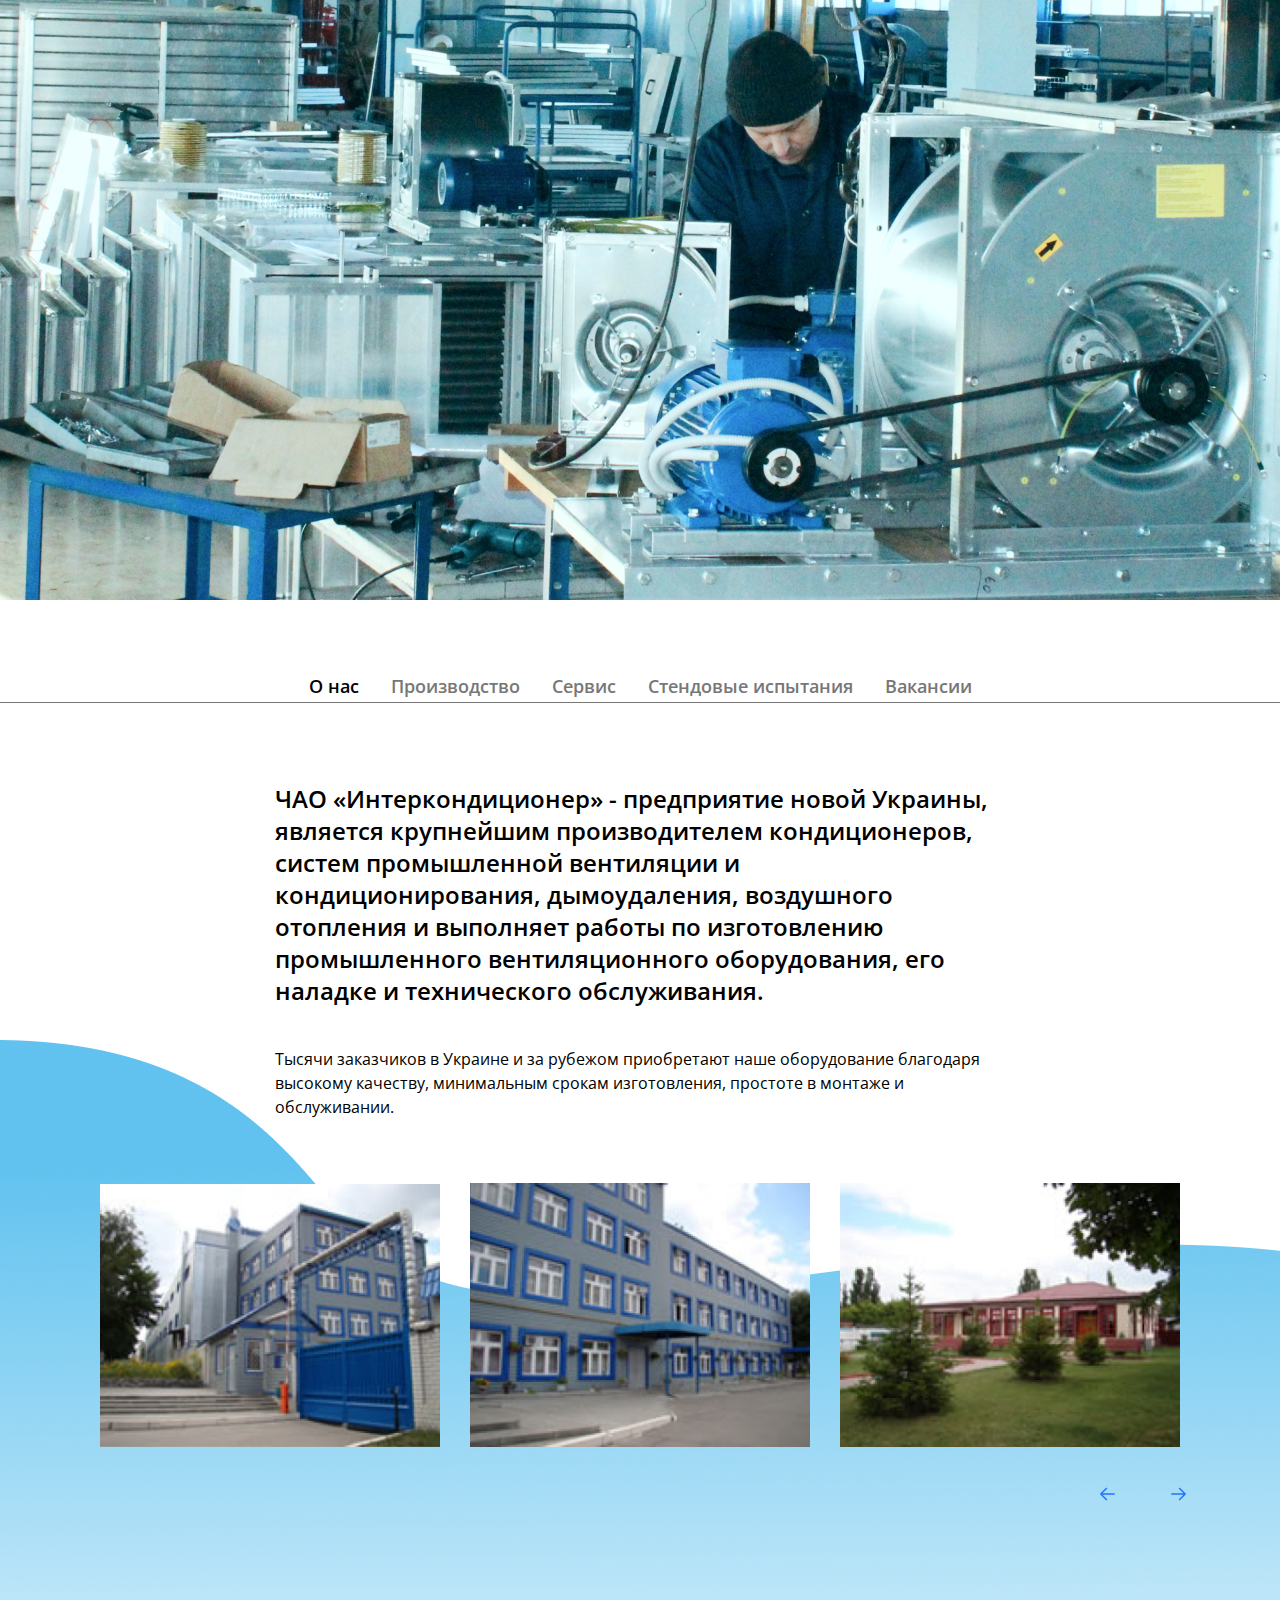
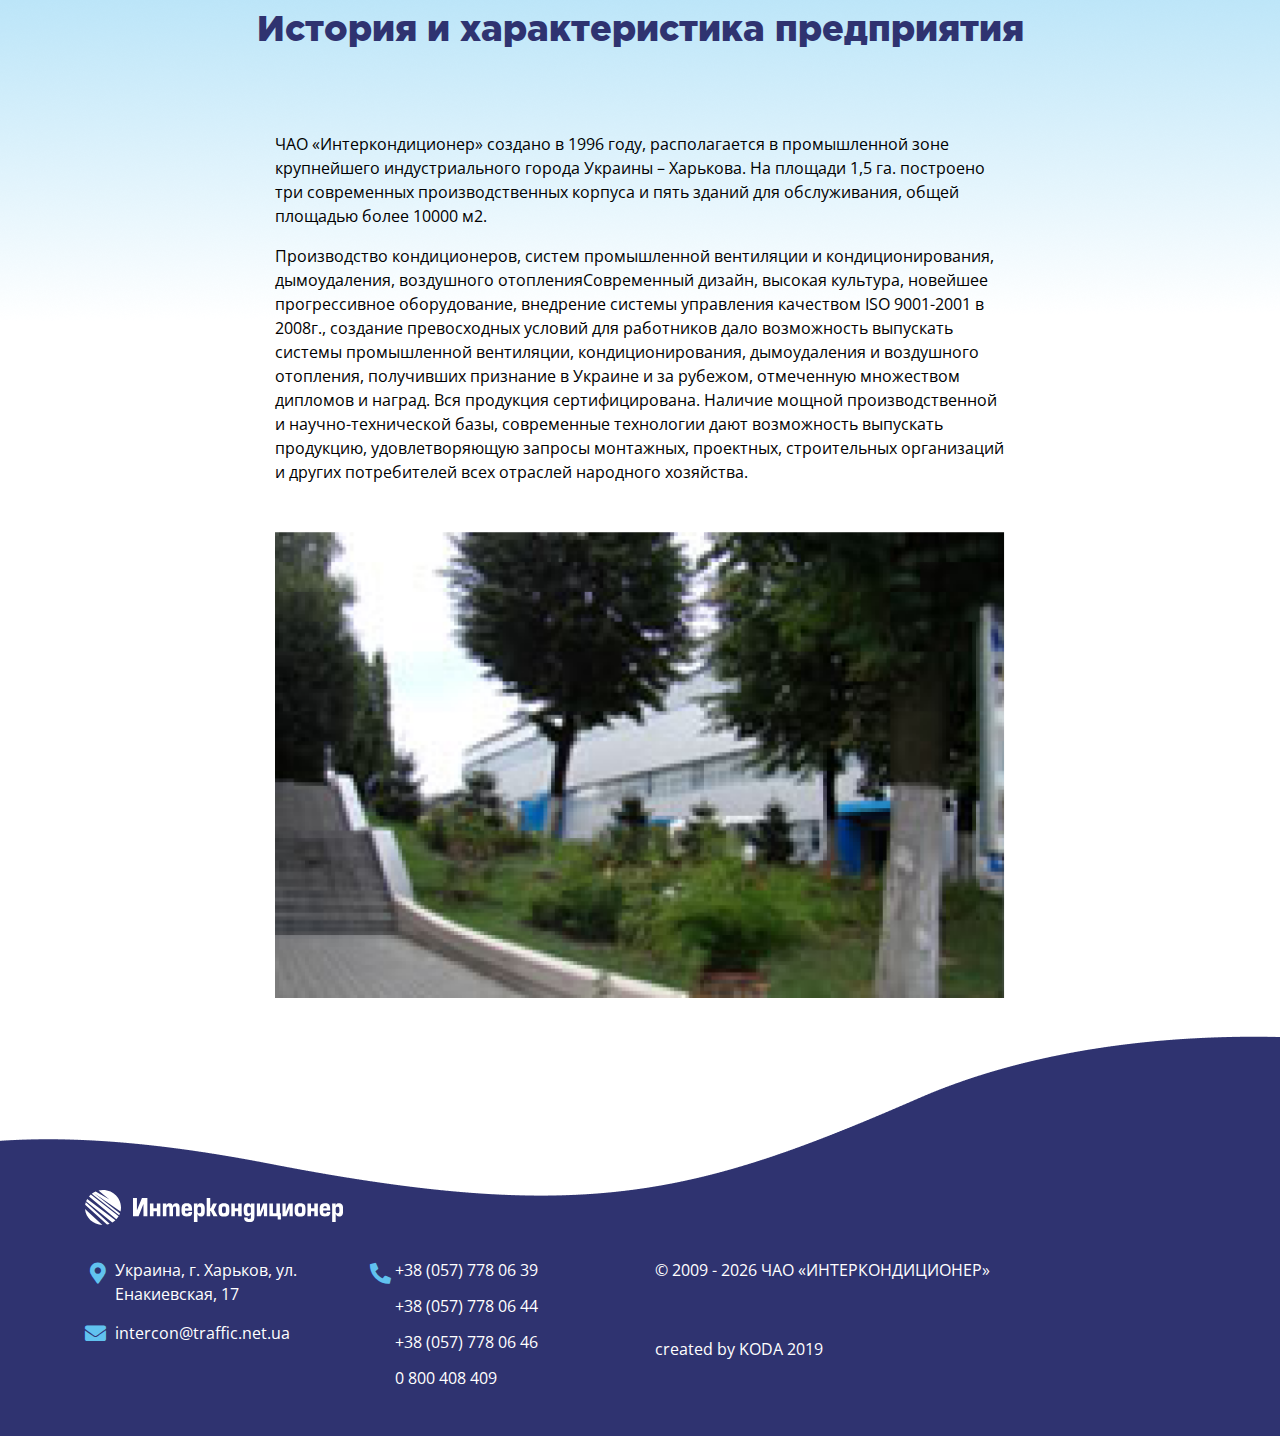
==== about.html @ 368bbf84 "fixes" ====
<!doctype html>
<html lang="en">
<head>
    <meta charset="utf-8">
    <meta name="viewport" content="width=device-width, initial-scale=1.0">
    <title>Интеркондиционер</title>
    <meta name="description" content="">
    <meta name="author" content="">
    <link rel="shortcut icon" href="favicon.ico" type="image/x-icon">
    <link rel="stylesheet" href="css/fontawesome.min.css">
    <link rel="stylesheet" href="css/bootstrap.min.css">
    <link rel="stylesheet" href="css/jquery.fancybox.min.css">
    <link rel="stylesheet" href="css/main.css">
</head>
<body>
<main class="about">
    <div class="about-banner"
         style="background-image: url('media/about-banner.png')">
    </div>
    <nav>
        <ul>
            <!--                todo: add class active for current page-->
            <li class="active"><a href="">О нас</a></li>
            <li><a href="">Производство</a></li>
            <li><a href="">Сервис</a></li>
            <li><a href="">Стендовые испытания</a></li>
            <li><a href="">Вакансии</a></li>
        </ul>
    </nav>
    <div class="container">
        <div class="row">
            <div class="col-lg-8 offset-lg-2">
                <h2>ЧАО «Интеркондиционер» - предприятие новой Украины, является крупнейшим производителем кондиционеров, систем промышленной вентиляции и кондиционирования,
                    дымоудаления,
                    воздушного отопления и выполняет работы по изготовлению промышленного вентиляционного оборудования, его наладке и технического обслуживания.</h2>
                <p>Тысячи заказчиков в Украине и за рубежом приобретают наше оборудование благодаря высокому качеству, минимальным срокам изготовления, простоте в монтаже и
                    обслуживании.</p>
            </div>
        </div>

        <div class="about-slider">
            <div>
                <a data-fancybox="aboutGallery" href="media/about-img1.png">
                    <img src="media/about-img1.png" alt="">
                </a>
            </div>
            <div>
                <a data-fancybox="aboutGallery" href="media/about-img2.png">
                    <img src="media/about-img2.png" alt="">
                </a>
            </div>
            <div>
                <a data-fancybox="aboutGallery" href="media/about-img3.png">
                    <img src="media/about-img3.png" alt="">
                </a>
            </div>
            <div>
                <a data-fancybox="aboutGallery" href="media/about-img4.png">
                    <img src="media/about-img4.png" alt="">
                </a>
            </div>
        </div>
        <div class="about-slider-arrows banner_paginator">
            <div class="prev">
                        <span class="link--arrowed">
                            <svg class="arrow-icon" xmlns="http://www.w3.org/2000/svg" width="32" height="32" viewBox="0 0 32 32">
                                <g fill="none" stroke="#2175FF" stroke-width="1.5" stroke-linejoin="round" stroke-miterlimit="10">
                                    <circle class="arrow-icon--circle" cx="16" cy="16" r="15.12"></circle>
                                    <path class="arrow-icon--arrow" d="M16.14 9.93L22.21 16l-6.07 6.07M8.23 16h13.98"></path>
                                </g>
                            </svg>
                        </span>
            </div>
            <div class="next">
                        <span class="link--arrowed">
                            <svg class="arrow-icon" xmlns="http://www.w3.org/2000/svg" width="32" height="32" viewBox="0 0 32 32">
                                <g fill="none" stroke="#2175FF" stroke-width="1.5" stroke-linejoin="round" stroke-miterlimit="10">
                                    <circle class="arrow-icon--circle" cx="16" cy="16" r="15.12"></circle>
                                    <path class="arrow-icon--arrow" d="M16.14 9.93L22.21 16l-6.07 6.07M8.23 16h13.98"></path>
                                </g>
                            </svg>
                        </span>
            </div>
        </div>
    </div>
    <div class="history">
        <div class="container">
            <h1>История и характеристика предприятия</h1>
            <div class="row">
                <div class="col-lg-8 offset-lg-2">
                    <p>ЧАО «Интеркондиционер» создано в 1996 году, располагается в промышленной зоне крупнейшего индустриального города Украины – Харькова. На площади 1,5 га.
                        построено три
                        современных производственных корпуса и пять зданий для обслуживания, общей площадью более 10000 м2. </p>
                    <p>Производство кондиционеров, систем промышленной вентиляции и кондиционирования, дымоудаления, воздушного отопленияСовременный дизайн, высокая культура,
                        новейшее
                        прогрессивное оборудование, внедрение системы управления качеством ISO 9001-2001 в 2008г., создание превосходных условий для работников дало возможность
                        выпускать
                        системы промышленной вентиляции, кондиционирования, дымоудаления и воздушного отопления, получивших признание в Украине и за рубежом, отмеченную множеством
                        дипломов
                        и наград. Вся продукция сертифицирована. Наличие мощной производственной и научно-технической базы, современные технологии дают возможность выпускать
                        продукцию,
                        удовлетворяющую запросы монтажных, проектных, строительных организаций и других потребителей всех отраслей народного хозяйства.</p>
                    <img src="media/about-img4.png" alt="">
                </div>
            </div>

        </div>
    </div>
</main>
<footer>
    <div class="container">
        <div class="footer-logo">
            <img src="media/logo-white.svg" alt="">
        </div>
        <div class="row">
            <div class="col-md-3">
                <div class="address">
                    Украина, г. Харьков, ул. Енакиевская, 17
                </div>
                <div class="mail">
                    <a href="mailto:intercon@traffic.net.ua">
                        intercon@traffic.net.ua
                    </a>
                </div>
            </div>
            <div class="col-md-3">
                <div class="phones">
                    <a href="tel:+380577780639">+38 (057) 778 06 39</a>
                    <a href="tel:+380577780644">+38 (057) 778 06 44</a>
                    <a href="tel:+380577780646">+38 (057) 778 06 46</a>
                    <a href="tel:0800408409">0 800 408 409</a>
                </div>
            </div>
            <div class="col-md-6">
                <div class="footer-info">
                     <span>
                    &copy; 2009 -
                    <span class="current-year">

                    </span>
                    ЧАО «ИНТЕРКОНДИЦИОНЕР»
                </span>
                    <span>created by <a href="https://www.koda-ltd.com/">KODA </a>2019</span>
                </div>
            </div>
        </div>
    </div>
</footer>

<script src="js/jquery-3.4.1.min.js"></script>
<script src="js/popper.min.js"></script>
<script src="js/bootstrap.min.js"></script>
<script src="js/slick.min.js"></script>
<script src="js/jquery.inputmask.min.js"></script>
<script src="js/jquery.fancybox.min.js"></script>
<script src="js/main.js"></script>
</body>
</html>
---- css/main.css ----
@charset "UTF-8";@import url("https://fonts.googleapis.com/css?family=Raleway:400,800&display=swap");@import url("https://fonts.googleapis.com/css?family=Open+Sans:300,400,700&display=swap");#preloader{min-height:100vh;display:-webkit-box;display:-ms-flexbox;display:flex;-webkit-box-pack:center;-ms-flex-pack:center;justify-content:center;-webkit-box-align:center;-ms-flex-align:center;align-items:center;background:#fff;z-index:99;position:fixed;width:100%}.infinity{width:120px;height:60px;position:relative}.infinity div,.infinity span{position:absolute}.infinity div{top:0;left:50%;width:60px;height:60px;-webkit-animation:rotate 6.9s linear infinite;animation:rotate 6.9s linear infinite}.infinity div span{left:-8px;top:50%;margin:-8px 0 0 0;width:16px;height:16px;display:block;background:#2F3370;-webkit-box-shadow:2px 2px 8px rgba(47, 51, 112, 0.09);box-shadow:2px 2px 8px rgba(47, 51, 112, 0.09);border-radius:50%;-webkit-transform:rotate(90deg);-ms-transform:rotate(90deg);transform:rotate(90deg);-webkit-animation:move 6.9s linear infinite;animation:move 6.9s linear infinite}.infinity div span:after,.infinity div span:before{content:'';position:absolute;display:block;border-radius:50%;width:14px;height:14px;background:inherit;top:50%;left:50%;margin:-7px 0 0 -7px;-webkit-box-shadow:inherit;box-shadow:inherit}.infinity div span:before{-webkit-animation:drop1 .8s linear infinite;animation:drop1 .8s linear infinite}.infinity div span:after{-webkit-animation:drop2 .8s linear infinite .4s;animation:drop2 .8s linear infinite .4s}.infinity div:nth-child(2){-webkit-animation-delay:-2.3s;animation-delay:-2.3s}.infinity div:nth-child(2) span{-webkit-animation-delay:-2.3s;animation-delay:-2.3s}.infinity div:nth-child(3){-webkit-animation-delay:-4.6s;animation-delay:-4.6s}.infinity div:nth-child(3) span{-webkit-animation-delay:-4.6s;animation-delay:-4.6s}.infinityChrome{width:128px;height:60px}.infinityChrome div{position:absolute;width:16px;height:16px;background:#2F3370;-webkit-box-shadow:2px 2px 8px rgba(47, 51, 112, 0.09);box-shadow:2px 2px 8px rgba(47, 51, 112, 0.09);border-radius:50%;-webkit-animation:moveSvg 6.9s linear infinite;animation:moveSvg 6.9s linear infinite;-webkit-filter:url(#goo);filter:url(#goo);-webkit-transform:scaleX(-1);-ms-transform:scaleX(-1);transform:scaleX(-1);offset-path:path("M64.3636364,29.4064278 C77.8909091,43.5203348 84.4363636,56 98.5454545,56 C112.654545,56 124,44.4117395 124,30.0006975 C124,15.5896556 112.654545,3.85282763 98.5454545,4.00139508 C84.4363636,4.14996252 79.2,14.6982509 66.4,29.4064278 C53.4545455,42.4803627 43.5636364,56 29.4545455,56 C15.3454545,56 4,44.4117395 4,30.0006975 C4,15.5896556 15.3454545,4.00139508 29.4545455,4.00139508 C43.5636364,4.00139508 53.1636364,17.8181672 64.3636364,29.4064278 Z")}.infinityChrome div:after,.infinityChrome div:before{content:'';position:absolute;display:block;border-radius:50%;width:14px;height:14px;background:inherit;top:50%;left:50%;margin:-7px 0 0 -7px;-webkit-box-shadow:inherit;box-shadow:inherit}.infinityChrome div:before{-webkit-animation:drop1 .8s linear infinite;animation:drop1 .8s linear infinite}.infinityChrome div:after{-webkit-animation:drop2 .8s linear infinite .4s;animation:drop2 .8s linear infinite .4s}.infinityChrome div:nth-child(2){-webkit-animation-delay:-2.3s;animation-delay:-2.3s}.infinityChrome div:nth-child(3){-webkit-animation-delay:-4.6s;animation-delay:-4.6s}.infinity{display:none}@-webkit-keyframes moveSvg{0%{offset-distance:0%}25%{background:#0085E6}75%{background:#61C2EF}to{offset-distance:100%}}@keyframes moveSvg{0%{offset-distance:0%}25%{background:#0085E6}75%{background:#61C2EF}to{offset-distance:100%}}@-webkit-keyframes rotate{50%{-webkit-transform:rotate(360deg);transform:rotate(360deg);margin-left:0}50.0001%,to{margin-left:-60px}}@keyframes rotate{50%{-webkit-transform:rotate(360deg);transform:rotate(360deg);margin-left:0}50.0001%,to{margin-left:-60px}}@-webkit-keyframes move{0%,50%{left:-8px}25%{background:#0085E6}75%{background:#61C2EF}50.0001%,to{left:auto;right:-8px}}@keyframes move{0%,50%{left:-8px}25%{background:#0085E6}75%{background:#61C2EF}50.0001%,to{left:auto;right:-8px}}@-webkit-keyframes drop1{to{-webkit-transform:translate(32px, 8px) scale(0);transform:translate(32px, 8px) scale(0)}}@keyframes drop1{to{-webkit-transform:translate(32px, 8px) scale(0);transform:translate(32px, 8px) scale(0)}}@-webkit-keyframes drop2{0%{-webkit-transform:translate(0, 0) scale(0.9);transform:translate(0, 0) scale(0.9)}to{-webkit-transform:translate(32px, -8px) scale(0);transform:translate(32px, -8px) scale(0)}}@keyframes drop2{0%{-webkit-transform:translate(0, 0) scale(0.9);transform:translate(0, 0) scale(0.9)}to{-webkit-transform:translate(32px, -8px) scale(0);transform:translate(32px, -8px) scale(0)}}.section1 .slick-slider .slick-list{-webkit-transform:rotate(180deg);-ms-transform:rotate(180deg);transform:rotate(180deg)}.section1 .slick-initialized .slick-slide{display:-webkit-box;display:-ms-flexbox;display:flex;-webkit-transform:rotate(180deg);-ms-transform:rotate(180deg);transform:rotate(180deg)}.top_banner_slider .banner{background-repeat:no-repeat;background-size:cover;background-position:center}.top_banner_slider .banner a{display:block;width:100%;height:100%}.top_banner_slider .banner h1{color:#2F3370;max-width:500px;margin-bottom:45px}.top_banner_slider .banner p{font-size:18px;line-height:29px;max-width:598px}.top_banner_slider .banner .container{display:-webkit-box;display:-ms-flexbox;display:flex;-webkit-box-align:center;-ms-flex-align:center;align-items:center}.top_banner_slider .banner img{margin-right:55px}.top_banner_slider .slick-dots{list-style:none;position:absolute;left:10px;top:30px;text-align:right;padding:0;margin:0}.top_banner_slider .slick-dots li button{width:55px;height:2px;background:#2F3370;-webkit-transition:all 0.5s;-o-transition:all 0.5s;transition:all 0.5s;display:inline-block;border:none;font-size:0px;line-height:3px;cursor:pointer}.top_banner_slider .slick-dots .slick-active button{width:40px;text-indent:-60px;line-height:0;font-size:18px;font-family:"Raleway", sans-serif;font-weight:800;color:#2F3370}.top_banner_slider_arrowsBox{position:absolute;left:10px;bottom:0}.top_banner_slider_arrowsBox .next_btn,.top_banner_slider_arrowsBox .prev_btn{height:120px;width:56px;background-repeat:no-repeat;background-position-x:center;-webkit-transition:background-color .2s;-o-transition:background-color .2s;transition:background-color .2s}.top_banner_slider_arrowsBox .next_btn:hover,.top_banner_slider_arrowsBox .prev_btn:hover{background-color:rgba(255, 255, 255, 0.7);cursor:pointer}.top_banner_slider_arrowsBox .next_btn{background-image:url("../media/Arrow_left.svg");background-position-y:0}.top_banner_slider_arrowsBox .prev_btn{background-image:url("../media/Arrow_right.svg");background-position-y:100%}.section-wrapper{background:url("../media/wave-bg.svg") #F5F5F5;padding-bottom:260px;position:relative;background-repeat:no-repeat;background-position:center bottom;background-size:contain}.home-catalog{padding:93px 15px}.home-catalog h1{color:#2F3370;margin-bottom:68px}.catalog-grid{display:-ms-grid;display:grid;grid-template-columns:repeat(3, 1fr);-ms-grid-columns:1fr 1fr 1fr;grid-gap:32px}.catalog-grid .card{font-size:18px;line-height:29px;background-color:white;border-radius:4px;-webkit-box-shadow:0 0 8px rgba(196, 196, 196, 0.5);box-shadow:0 0 8px rgba(196, 196, 196, 0.5);min-height:240px;text-align:center;position:relative;z-index:0;overflow:hidden;border:none}.catalog-grid .card:before{content:"";position:absolute;z-index:-1;top:-16px;right:-16px;background:-webkit-gradient(linear, left top, right top, from(#61C2EF), color-stop(50%, #ABE5FF));background:-webkit-linear-gradient(left, #61C2EF 0%, #ABE5FF 50%);background:-o-linear-gradient(left, #61C2EF 0%, #ABE5FF 50%);background:linear-gradient(90deg, #61C2EF 0%, #ABE5FF 50%);height:32px;width:32px;border-radius:32px;-webkit-transform:scale(1);-ms-transform:scale(1);transform:scale(1);-webkit-transform-origin:50% 50%;-ms-transform-origin:50% 50%;transform-origin:50% 50%;-webkit-transition:-webkit-transform 0.25s ease-out;transition:-webkit-transform 0.25s ease-out;-o-transition:transform 0.25s ease-out;transition:transform 0.25s ease-out;transition:transform 0.25s ease-out, -webkit-transform 0.25s ease-out}.catalog-grid .card:hover .go-corner{background:transparent}.catalog-grid .card:hover:before{-webkit-transform:scale(28);-ms-transform:scale(28);transform:scale(28)}.catalog-grid .card a{display:-webkit-box;display:-ms-flexbox;display:flex;-webkit-box-orient:vertical;-webkit-box-direction:normal;-ms-flex-direction:column;flex-direction:column;-webkit-box-align:center;-ms-flex-align:center;align-items:center;padding:15px;height:100%;height:available;height:-webkit-fill-available}.catalog-grid .card img{max-height:132px;height:132px;max-width:100%}.catalog-grid .card p{margin-top:10px;margin-bottom:0;font-weight:600;line-height:120%}.home-news h1{color:#2F3370}.news-flex{display:-webkit-box;display:-ms-flexbox;display:flex;-ms-flex-wrap:wrap;flex-wrap:wrap;margin-left:-32px}.news-flex .card{margin:0 0 32px 32px;width:calc(33.3333% - 32px)}.news-flex .card img{width:100%;height:240px;-o-object-fit:none;object-fit:none}.news-flex .card,.news-flex .card-sm{position:relative;background:#FFFFFF;-webkit-box-shadow:0 0 8px rgba(196, 196, 196, 0.5);box-shadow:0 0 8px rgba(196, 196, 196, 0.5);border-radius:4px;border:none}.news-flex .card-sm a,.news-flex .card a{padding:15px;height:100%}.news-flex .card-sm p,.news-flex .card p{line-height:29px;font-size:18px;font-weight:600;overflow:hidden;display:-webkit-box;-webkit-line-clamp:3;-webkit-box-orient:vertical}.news-flex .card-sm img,.news-flex .card img{margin-bottom:14px;max-width:100%;max-height:100%}.news-flex .card-sm span,.news-flex .card span{font-weight:300;line-height:26px;color:#7F899D}.news-flex .card-sm span.link--arrowed,.news-flex .card span.link--arrowed{margin-right:auto;margin-left:calc(100% - 30px);width:30px;height:30px}.news-flex .card-sm:hover .arrow-icon,.news-flex .card:hover .arrow-icon{-webkit-transform:translate3d(5px, 0, 0);transform:translate3d(5px, 0, 0)}.news-flex .card-sm:hover .arrow-icon--circle,.news-flex .card:hover .arrow-icon--circle{stroke-dashoffset:0}.news-flex .card-sm:hover p,.news-flex .card:hover p{color:#2F3370}.news-flex .card-column{margin:0 0 32px 32px;width:calc(33.3333% - 32px)}.news-flex .card-sm{min-height:calc(50% - 16px)}.news-flex .card-sm img{border-radius:50%;max-width:92px;max-height:92px;margin-bottom:0;margin-right:14px}.news-flex .card-sm:first-child{margin-bottom:32px}.news-flex .card-sm span.link--arrowed{position:absolute;bottom:20px;right:15px}.news-flex .card-sm a{display:-webkit-box;display:-ms-flexbox;display:flex;padding-bottom:35px}@-moz-document url-prefix(){.news-flex .card-sm p,.news-flex .card p{max-height:87px;overflow:hidden}}.link--arrowed{display:inline-block;height:2rem;line-height:2rem}.link--arrowed .arrow-icon{position:relative;top:-1px;-webkit-transition:-webkit-transform 0.3s ease;transition:-webkit-transform 0.3s ease;-o-transition:transform 0.3s ease;transition:transform 0.3s ease;transition:transform 0.3s ease, -webkit-transform 0.3s ease;vertical-align:middle}.link--arrowed .arrow-icon--circle{-webkit-transition:stroke-dashoffset .3s ease;-o-transition:stroke-dashoffset .3s ease;transition:stroke-dashoffset .3s ease;stroke-dasharray:95;stroke-dashoffset:95}.news-page-link{margin-top:48px;text-align:center;position:absolute;width:100%;z-index:1}.news-page-link .cta{position:relative;margin:auto;padding:19px 22px;-webkit-transition:all .2s ease;-o-transition:all .2s ease;transition:all .2s ease}.news-page-link .cta:before{content:"";position:absolute;top:8px;left:0;display:block;border-radius:30px;background:-webkit-gradient(linear, left top, right top, from(#0085E6), to(#61C2EF));background:-webkit-linear-gradient(left, #0085E6 0%, #61C2EF 100%);background:-o-linear-gradient(left, #0085E6 0%, #61C2EF 100%);background:linear-gradient(90deg, #0085E6 0%, #61C2EF 100%);width:48px;height:48px;-webkit-transition:all .3s ease;-o-transition:all .3s ease;transition:all .3s ease}.news-page-link .cta span{position:relative;font-size:14px;line-height:19px;letter-spacing:0.08em;text-transform:uppercase;vertical-align:middle;color:#2F3370}.news-page-link .cta img{position:relative;top:0;margin-left:10px;fill:none;stroke-linecap:round;stroke-linejoin:round;stroke-width:2;-webkit-transform:translateX(-5px);-ms-transform:translateX(-5px);transform:translateX(-5px);-webkit-transition:all .3s ease;-o-transition:all .3s ease;transition:all .3s ease}.news-page-link .cta:hover:before{width:100%}.news-page-link .cta:hover:before img{-webkit-transform:translateX(0);-ms-transform:translateX(0);transform:translateX(0)}.news-page-link .cta:active{-webkit-transform:scale(0.96);-ms-transform:scale(0.96);transform:scale(0.96)}@-moz-document url-prefix(){.news-grid .card p{max-height:84px;overflow:hidden}}.no-search-results h2{font-family:"Open Sans", sans-serif;font-size:24px;line-height:32px;text-align:center;text-transform:uppercase;color:#0085E6;max-width:460px;margin:0 auto 43px}.no-search-results .search-img{margin:72px auto;text-align:center}.catalog{background-color:#F5F5F5;padding-bottom:275px;position:relative}.catalog h1{margin-bottom:68px}.catalog h4{font-weight:600;margin-bottom:20px}#sidebar{background:#ffffff;color:#fff;position:-webkit-sticky;position:sticky;top:95px}#sidebar.shown{left:0;top:54px;z-index:1;width:100%}#sidebar ul.components{padding:0;margin:0;list-style-type:none}#sidebar ul.components>li{min-height:60px;position:relative;display:-webkit-box;display:-ms-flexbox;display:flex;-webkit-box-orient:vertical;-webkit-box-direction:normal;-ms-flex-direction:column;flex-direction:column;-webkit-box-pack:center;-ms-flex-pack:center;justify-content:center;-webkit-box-align:start;-ms-flex-align:start;align-items:flex-start;padding:0 34px 0 0}#sidebar ul.components>li>a{border-left:4px solid #FFFFFF;display:-webkit-box;display:-ms-flexbox;display:flex;-webkit-box-align:center;-ms-flex-align:center;align-items:center;width:100%}#sidebar ul.components>li.withDropMenu:after{content:url(../media/shevron.svg);position:absolute;top:calc(50% - 24px);right:3px;cursor:pointer;height:8px;display:inline-block;line-height:0;padding:20px 10px 30px}#sidebar ul.components>li.active-item,#sidebar ul.components>li:hover{background:#F9F9F9}#sidebar ul.components>li.active-item>a,#sidebar ul.components>li:hover>a{border-left:4px solid #0085E6}#sidebar ul.components>li.withDropMenu.opened:after{content:url(../media/shevron2_hover.svg);top:5px}#sidebar ul.components li.withDropMenu>a{position:relative;display:-webkit-box;display:-ms-flexbox;display:flex;-webkit-box-align:center;-ms-flex-align:center;align-items:center;width:available;width:-moz-available;width:-webkit-fill-available}#sidebar ul.components li.withDropMenu>a:after{content:'';position:absolute;right:0;top:15%;width:1px;height:70%;background-color:#222222;opacity:0.2}#sidebar ul.components li.withDropMenu.opened{background-color:#eeeeee}#sidebar ul.components li.withDropMenu.opened>a{border-left:4px solid #0085E6;color:#0085E6}#sidebar ul.components .drop-menu{padding:0;width:100%;display:none}#sidebar ul.components .drop-menu li{min-height:54px;display:-webkit-box;display:-ms-flexbox;display:flex;-webkit-box-align:center;-ms-flex-align:center;align-items:center;margin-right:-34px}#sidebar ul.components .drop-menu li.activeItem,#sidebar ul.components .drop-menu li:hover{background:#0085E6}#sidebar ul.components .drop-menu li.activeItem a,#sidebar ul.components .drop-menu li:hover a{color:#FFFFFF}#sidebar ul.components .drop-menu li a{font-weight:normal;color:#333333;font-size:14px;padding:19px 10px 11px 34px;width:100%}#sidebar ul.components .drop-menu.show{display:block}#sidebar>ul li a{font-weight:600;font-size:14px;color:#000000;padding:15px 0 15px 12px;min-height:60px}.filter-btn:not(.back-btn){display:-webkit-box;display:-ms-flexbox;display:flex;-webkit-box-align:center;-ms-flex-align:center;align-items:center;-webkit-box-pack:center;-ms-flex-pack:center;justify-content:center;margin:0 0 48px}.filter-btn:not(.back-btn) .fa-filter{margin-right:8px}#sidebar .back-btn{width:20px;height:15px;background:url("../media/Arrow-sm.svg") no-repeat;-webkit-transform:rotate(180deg);-ms-transform:rotate(180deg);transform:rotate(180deg);margin:20px 0 10px 16px}.catalog-item{background-color:#FFFFFF;border-radius:4px;-webkit-box-align:center;-ms-flex-align:center;align-items:center;padding:30px 15px;position:relative;margin-bottom:30px}.catalog-item img{max-width:100%;width:100%}.catalog-item span.link--arrowed{margin-right:auto;margin-left:calc(100% - 30px)}.catalog-item:hover{-webkit-box-shadow:0px 0px 12px rgba(196, 196, 196, 0.8);box-shadow:0px 0px 12px rgba(196, 196, 196, 0.8)}.catalog-item:hover .arrow-icon{-webkit-transform:translate3d(5px, 0, 0);transform:translate3d(5px, 0, 0)}.catalog-item:hover .arrow-icon--circle{stroke-dashoffset:0}.pagination{display:-webkit-box;display:-ms-flexbox;display:flex;-webkit-box-align:center;-ms-flex-align:center;align-items:center;-webkit-box-pack:center;-ms-flex-pack:center;justify-content:center;margin-top:18px;z-index:1;position:absolute;bottom:190px;width:100%}.pagination .next-page,.pagination .prev-page{width:30px;height:20px;background:url("../media/arrow_left_default.svg") no-repeat center;-webkit-transition:all .2s;-o-transition:all .2s;transition:all .2s}.pagination .next-page:hover,.pagination .prev-page:hover{background:url("../media/arrow_left_default_hover.svg") no-repeat center}.pagination .next-page{-webkit-transform:rotate(180deg);-ms-transform:rotate(180deg);transform:rotate(180deg);-webkit-transform-origin:center;-ms-transform-origin:center;transform-origin:center}.pagination span{height:24px;width:24px;border-radius:50%;margin:0 3px;text-align:center;display:inline-block}.pagination span a{color:#2F3370}.pagination span.current{background:-webkit-gradient(linear, left top, right top, from(#0085E6), to(#61C2EF));background:-webkit-linear-gradient(left, #0085E6 0%, #61C2EF 100%);background:-o-linear-gradient(left, #0085E6 0%, #61C2EF 100%);background:linear-gradient(90deg, #0085E6 0%, #61C2EF 100%);color:#FFFFFF}.product{padding-bottom:275px;position:relative;-webkit-user-select:none;-moz-user-select:none;-ms-user-select:none;user-select:none}.product h1{margin-bottom:40px}.product .back-btn{margin-top:48px;text-align:right}.product .back-btn .cta{position:relative;margin:auto;padding:19px 22px;-webkit-transition:all .2s ease;-o-transition:all .2s ease;transition:all .2s ease}.product .back-btn .cta:before{content:"";position:absolute;top:8px;right:0;display:block;border-radius:30px;background:-webkit-gradient(linear, left top, right top, from(#0085E6), to(#61C2EF));background:-webkit-linear-gradient(left, #0085E6 0%, #61C2EF 100%);background:-o-linear-gradient(left, #0085E6 0%, #61C2EF 100%);background:linear-gradient(90deg, #0085E6 0%, #61C2EF 100%);width:48px;height:48px;-webkit-transition:all .3s ease;-o-transition:all .3s ease;transition:all .3s ease}.product .back-btn .cta span{position:relative;font-size:14px;line-height:19px;letter-spacing:0.08em;text-transform:uppercase;vertical-align:middle;color:#2F3370}.product .back-btn .cta img{position:relative;top:0;margin-left:10px;fill:none;stroke-linecap:round;stroke-linejoin:round;stroke-width:2;-webkit-transform:translateX(-5px);-ms-transform:translateX(-5px);transform:translateX(-5px);-webkit-transition:all .3s ease;-o-transition:all .3s ease;transition:all .3s ease}.product .back-btn .cta:hover:before{width:100%}.product .back-btn .cta:hover:before img{-webkit-transform:translateX(0);-ms-transform:translateX(0);transform:translateX(0)}.product .back-btn .cta:active{-webkit-transform:scale(0.96);-ms-transform:scale(0.96);transform:scale(0.96)}.product-description{margin:60px auto 0}.product-description .nav-tabs{border:none;width:-webkit-max-content;width:-moz-max-content;width:max-content;margin:0 auto;background:rgba(97, 194, 239, 0.5)}.product-description .nav-tabs .nav-link{border:none;border-top:4px solid transparent;color:#555555;letter-spacing:0.04em;font-size:16px;text-transform:uppercase;font-weight:600;border-radius:0;-webkit-transition:all .2s;-o-transition:all .2s;transition:all .2s}.product-description .nav-tabs .nav-link.active{border-top:4px solid #0085E6;color:#000;background-color:transparent}.product-description .nav-tabs .nav-link:hover{border-top:4px solid #0085E6}.tab-content{margin-top:34px}.tab-content h3{font-weight:600;line-height:27px;color:#222222}.tab-content img{max-width:100%}.tab-content table{width:100%}.tab-content table tr{height:80px;border-bottom:1px solid #C4C4C4}.tab-content table tr:last-child{border-bottom:none}.tab-content table tr td:first-child{width:55%}.tab-content table .gradient-btn{width:110px;margin-right:6px;float:right}.tab-content table .gradient-btn a{color:#FFFFFF}.tab-content table .border-btn{width:142px;float:right}.tab-content table .border-btn a{color:#2F3370}.short-descr{font-weight:600;font-size:18px;line-height:27px;color:#222222;margin-bottom:0}.product .preview-slider img{max-width:100%}.product .preview-slider .slick-track{display:-webkit-box!important;display:-ms-flexbox!important;display:flex!important}.product .preview-slider .slick-slide{display:-webkit-box;display:-ms-flexbox;display:flex;-webkit-box-align:center;-ms-flex-align:center;align-items:center;-webkit-box-pack:center;-ms-flex-pack:center;justify-content:center;height:inherit!important}.product .thumb-slider{margin-top:26px}.product .thumb-slider img{max-width:100%}.product .thumb-slider .slick-track{margin-left:-32px;display:-webkit-box!important;display:-ms-flexbox!important;display:flex!important}.product .thumb-slider .slick-slide{margin-left:32px;border:1px solid #C4C4C4;height:inherit;display:-webkit-box;display:-ms-flexbox;display:flex;-webkit-box-align:center;-ms-flex-align:center;align-items:center}.product .thumb-slider .slick-slide.slick-current,.product .thumb-slider .slick-slide:hover{border:1px solid #0085E6}.banner_paginator{display:-webkit-box;display:-ms-flexbox;display:flex;margin-top:30px;-webkit-box-pack:end;-ms-flex-pack:end;justify-content:flex-end}.banner_paginator .next,.banner_paginator .prev{cursor:pointer}.banner_paginator .next:hover .arrow-icon,.banner_paginator .prev:hover .arrow-icon{-webkit-transform:translate3d(5px, 0, 0);transform:translate3d(5px, 0, 0)}.banner_paginator .next:hover .arrow-icon--circle,.banner_paginator .prev:hover .arrow-icon--circle{stroke-dashoffset:0}.banner_paginator .next:hover p,.banner_paginator .prev:hover p{color:#2F3370}.banner_paginator .prev{-webkit-transform:rotate(180deg);-ms-transform:rotate(180deg);transform:rotate(180deg);-webkit-transform-origin:center;-ms-transform-origin:center;transform-origin:center;margin-right:40px;margin-top:2px}.product .accordion>.card{border-radius:0;border:none}.product .accordion>.card .card-header{border:none;border-radius:0;border-bottom:1px solid #ffffff;margin-bottom:0;padding:0}.product .accordion>.card .card-header .btn{background:rgba(97, 194, 239, 0.5);font-weight:600;font-size:14px;line-height:21px;color:#000000;letter-spacing:0.4em;text-transform:uppercase;width:100%;height:100%;text-align:left;padding:15px;border-radius:0;position:relative}.product .accordion>.card .card-header .btn:hover{text-decoration:none}.product .accordion>.card .card-header .btn:focus{-webkit-box-shadow:none;box-shadow:none}.product .accordion>.card .card-header .btn[aria-expanded=true]{background:#0085E6;color:#FFFFFF}.product .accordion>.card .card-header .btn[aria-expanded=true]:after{content:url(../media/shevron2_active.svg)}.product .accordion>.card .card-header .btn:after{content:url(../media/shevron.svg);position:absolute;top:10px;right:20px}.news{background:right top/80Vmax auto no-repeat url("../media/news-bg.png"), -webkit-linear-gradient(270.86deg, rgba(245, 245, 245, 0.6) 7.74%, #FFFFFF 91.34%), -webkit-linear-gradient(359.77deg, rgba(97, 194, 239, 0.1) 10.26%, #61C2EF 83.3%);background:right top/80Vmax auto no-repeat url("../media/news-bg.png"), -o-linear-gradient(270.86deg, rgba(245, 245, 245, 0.6) 7.74%, #FFFFFF 91.34%), -o-linear-gradient(359.77deg, rgba(97, 194, 239, 0.1) 10.26%, #61C2EF 83.3%);background:right top/80Vmax auto no-repeat url("../media/news-bg.png"), linear-gradient(179.14deg, rgba(245, 245, 245, 0.6) 7.74%, #FFFFFF 91.34%), linear-gradient(90.23deg, rgba(97, 194, 239, 0.1) 10.26%, #61C2EF 83.3%);position:relative}.news-item{position:relative}.news-item h1{text-align:center;margin-bottom:62px;padding-top:87px}.news-item .news-date{color:#7F899D;font-size:18px;margin-bottom:30px}.news-item .news-descr{font-weight:600;font-size:24px;color:#222222;margin-bottom:44px}.news-item .news-descr img{display:block;margin:34px auto 0;width:100%;max-width:100%}.news-item .back-btn{margin-top:80px;text-align:right}.news-item .back-btn .cta{position:relative;margin:auto;padding:19px 22px;-webkit-transition:all .2s ease;-o-transition:all .2s ease;transition:all .2s ease}.news-item .back-btn .cta:before{content:"";position:absolute;top:8px;right:0;display:block;border-radius:30px;background:-webkit-gradient(linear, left top, right top, from(#0085E6), to(#61C2EF));background:-webkit-linear-gradient(left, #0085E6 0%, #61C2EF 100%);background:-o-linear-gradient(left, #0085E6 0%, #61C2EF 100%);background:linear-gradient(90deg, #0085E6 0%, #61C2EF 100%);width:48px;height:48px;-webkit-transition:all .3s ease;-o-transition:all .3s ease;transition:all .3s ease}.news-item .back-btn .cta span{position:relative;font-size:14px;line-height:19px;letter-spacing:0.08em;text-transform:uppercase;vertical-align:middle;color:#2F3370}.news-item .back-btn .cta img{position:relative;top:0;margin-left:10px;fill:none;stroke-linecap:round;stroke-linejoin:round;stroke-width:2;-webkit-transform:translateX(-5px);-ms-transform:translateX(-5px);transform:translateX(-5px);-webkit-transition:all .3s ease;-o-transition:all .3s ease;transition:all .3s ease}.news-item .back-btn .cta:hover:before{width:100%}.news-item .back-btn .cta:hover:before img{-webkit-transform:translateX(0);-ms-transform:translateX(0);transform:translateX(0)}.news-item .back-btn .cta:active{-webkit-transform:scale(0.96);-ms-transform:scale(0.96);transform:scale(0.96)}.news-item .gradient-btn{width:166px}.news-item .gradient-btn .fas{color:#FFFFFF;font-size:28px;margin-right:15px}.news-img .slick-slide{border:none}.news-img .slick-slide:focus{outline:none}.news-img img{max-width:100%;padding:0 15px;width:100%;height:232px;-o-object-fit:cover;object-fit:cover}.news-img .slick-dots{list-style-type:none;display:-webkit-box;display:-ms-flexbox;display:flex;-webkit-box-align:center;-ms-flex-align:center;align-items:center;-webkit-box-pack:center;-ms-flex-pack:center;justify-content:center;margin-top:30px;padding:0}.news-img .slick-dots li{display:inline-block;margin:0 10px}.news-img .slick-dots li button{border:none;width:4px;height:4px;background:#61C2EF;font-size:0;padding:0;border-radius:50%}.about nav{min-height:103px;border-bottom:1px solid #777777;margin-bottom:80px;display:-webkit-box;display:-ms-flexbox;display:flex;-webkit-box-align:end;-ms-flex-align:end;align-items:flex-end;-webkit-box-pack:center;-ms-flex-pack:center;justify-content:center}.about nav ul{list-style-type:none;text-align:center;margin-bottom:0;padding:0}.about nav ul li{display:inline-block;margin:0 5px}.about nav ul li.active a{color:#000000}.about nav ul li a{font-size:18px;font-weight:600;line-height:32px;color:#777777;position:relative;padding:0 9px}.about nav ul li a:before{content:"";position:absolute;width:100%;height:4px;bottom:-6px;left:0;background-color:#61C2EF;visibility:hidden;-webkit-transform:scaleX(0);-ms-transform:scaleX(0);transform:scaleX(0);-webkit-transition:all 0.2s cubic-bezier(1, 0.25, 0, 0.75);-o-transition:all 0.2s cubic-bezier(1, 0.25, 0, 0.75);transition:all 0.2s cubic-bezier(1, 0.25, 0, 0.75)}.about nav ul li a:hover:before{visibility:visible;-webkit-transform:scaleX(1);-ms-transform:scaleX(1);transform:scaleX(1)}.about nav ul li a:hover{text-decoration:none}.about h2{margin-bottom:40px}.about h1{text-align:center;margin:93px 0 80px}.about img{max-width:100%;margin:0 auto}.about-banner{background-repeat:no-repeat;background-position:center;min-height:600px;background-size:cover}.about-slider{margin-top:48px}.about-slider .slick-track{display:-webkit-box;display:-ms-flexbox;display:flex}.about-slider .slick-slide{padding:0 15px;min-height:100%;height:auto}.about-slider .slick-slide img{-o-object-fit:cover;object-fit:cover;height:100%;width:100%}.about-slider .slick-dots{list-style-type:none;display:-webkit-box;display:-ms-flexbox;display:flex;-webkit-box-align:center;-ms-flex-align:center;align-items:center;-webkit-box-pack:center;-ms-flex-pack:center;justify-content:center;margin-top:30px;padding:0}.about-slider .slick-dots li{display:inline-block;margin:0 10px}.about-slider .slick-dots li.slick-active button{background:#0085E6}.about-slider .slick-dots li button{border:none;width:4px;height:4px;background:#61C2EF;font-size:0;padding:0;border-radius:50%}.history img{margin-top:30px}.program{background:#F5F5F5}.program .program-descr-wrap{background:#FFFFFF;-webkit-box-shadow:0 0 8px rgba(196, 196, 196, 0.5);box-shadow:0 0 8px rgba(196, 196, 196, 0.5);border-radius:4px;padding:50px 30px 65px}.program .program-descr-wrap ul{list-style-type:none;padding:0;margin-bottom:22px}.program .program-descr-wrap ul li:before{content:"•";color:#61C2EF;margin-right:5px}.program h1{text-align:left;margin-bottom:80px}.program h2{margin-bottom:40px}.program .gradient-btn{width:109px;height:40px}.program .gradient-btn a{font-size:14px}.program h4{font-weight:600}.program .border-btn{width:140px;height:40px;padding-top:6px}.program .border-btn a{font-size:14px}.design-pr{display:-ms-grid;display:grid;grid-template-columns:2fr 1fr 1fr;-ms-grid-columns:2fr 1fr 1fr;-ms-grid-rows:1fr;grid-template-rows:1fr;grid-gap:32px}.design-pr .border-btn a{color:#2F3370}.program-descr-wrap table{width:100%}.program-descr-wrap table tr{height:80px;border-bottom:1px solid #C4C4C4}.program-descr-wrap table tr:last-child{border-bottom:none}.program-descr-wrap table tr td:first-child{width:55%}.program-descr-wrap table .gradient-btn{width:110px;height:40px;margin-right:6px;float:right}.program-descr-wrap table .gradient-btn a{color:#FFFFFF}.program-descr-wrap table .border-btn{width:142px;float:right}.program-descr-wrap table .border-btn a{color:#2F3370}.certificates{position:relative}.certificates h1{margin-bottom:68px}.docs-grid{display:-ms-grid;display:grid;grid-template-columns:repeat(2, 1fr);-ms-grid-columns:1fr 1fr;grid-gap:30px}.docs-grid .card{-webkit-box-shadow:0 0 8px rgba(196, 196, 196, 0.5);box-shadow:0 0 8px rgba(196, 196, 196, 0.5);border:none;border-radius:4px;padding:19px 15px 17px;display:-webkit-box;display:-ms-flexbox;display:flex;-webkit-box-orient:horizontal;-webkit-box-direction:normal;-ms-flex-direction:row;flex-direction:row}.docs-grid .card a{height:-webkit-max-content;height:-moz-max-content;height:max-content}.docs-grid .card img{max-width:243px}.docs-grid p{color:#2F3370;font-weight:600;font-size:18px;line-height:27px;margin-left:16px}.contacts .common-contacts{background:#F5F5F5;padding-bottom:80px}.contacts .personal-contacts{padding-top:71px}.contacts .personal-contacts ul{padding:0;margin:0;list-style-type:none;font-weight:600;line-height:40px}.contacts .personal-contacts p{margin:20px 0 15px;color:#555555}.contacts h2{margin:45px 0 0}.contacts .contact-form{position:static;display:-webkit-box;display:-ms-flexbox;display:flex;max-width:none}.contacts .contact-form form{width:100%}.contacts .map-wrap{margin-top:71px}.contacts .map-wrap .container{display:-webkit-box;display:-ms-flexbox;display:flex;-webkit-box-pack:center;-ms-flex-pack:center;justify-content:center}.contacts-col{font-size:16px;line-height:32px}.contacts-col .address{margin:57px 0 40px}.contacts-col .note{color:#555555;font-size:12px}.tel-list{padding:0;list-style-type:none;margin:0;font-weight:bold}.offices h1{margin-bottom:77px}.offices h2{margin-bottom:35px}.offices ul{list-style-type:none;margin:0;padding:0}.offices .contact-person{margin-top:30px}.offices .map-wrap{display:-webkit-box;display:-ms-flexbox;display:flex;-webkit-box-pack:center;-ms-flex-pack:center;justify-content:center}@media (max-width:320px){header .contact-form{display:block;position:fixed;bottom:0;top:68px;overflow:auto;height:auto}header .contact-form .download-file,header .contact-form .form-item{width:100%}}@media (max-width:575.98px){.program h1{padding-top:26px}.news-item h1{padding-top:26px}.news h1{padding-top:26px}body h1{font-size:20px!important;line-height:23px!important}.home-catalog .catalog-grid{-ms-grid-columns:1fr;grid-template-columns:1fr}.section-wrapper{padding-bottom:160px}body footer{padding-top:31px}body footer .phones{margin-left:30px;margin-top:16px}body footer .phones:before{left:17px}body footer .phones a{width:-webkit-max-content;width:-moz-max-content;width:max-content}body footer:before{display:none}body footer .footer-logo{position:static;margin:0 0 23px}.pagination{position:static}main{padding-bottom:64px}.about-slider-arrows{display:none}body .program h1{margin-bottom:44px}body .program .program-descr-wrap{padding:35px 15px 40px}body .program h2{margin-bottom:30px}body .certificates h1{margin-bottom:44px}body .certificates .docs-grid p{font-size:12px;line-height:18px}body .certificates .docs-grid .card img{max-height:248px}.top_banner_slider_arrowsBox{display:none}.top_banner_slider .banner{height:360px!important}header .contact-form{padding:45px 10px 20px 10px}}@media (max-width:767.98px){body #anchor{width:40px;height:40px;bottom:50px}body #anchor img{max-width:20px}main .breadcrumb{margin-bottom:43px}main .contact-form{padding:39px 0 48px 0}main .contact-form .form-item{max-width:none}.news-item .gradient-btn{margin-bottom:55px}.news-item p{font-size:14px;line-height:21px}.news-item .news-date{font-size:15px}.news-descr p{font-size:16px;line-height:24px}.catalog-grid{-ms-grid-columns:1fr 1fr;grid-template-columns:1fr 1fr}.about nav{display:none}.about h1{margin:0 0 49px}.about h2{margin-top:60px}.history{padding-top:40px;background:-webkit-gradient(linear, left top, left bottom, from(rgba(97, 194, 239, 0.4)), color-stop(44.6%, rgba(255, 255, 255, 0.4)));background:-webkit-linear-gradient(top, rgba(97, 194, 239, 0.4) 0%, rgba(255, 255, 255, 0.4) 44.6%);background:-o-linear-gradient(top, rgba(97, 194, 239, 0.4) 0%, rgba(255, 255, 255, 0.4) 44.6%);background:linear-gradient(180deg, rgba(97, 194, 239, 0.4) 0%, rgba(255, 255, 255, 0.4) 44.6%)}main .docs-grid{-ms-grid-columns:1fr;grid-template-columns:1fr}.contacts h2{margin-top:40px}.contacts .map-wrap{margin-top:61px}.contacts .personal-contacts{padding-top:20px}#sidebar{position:fixed;left:-120vw;-webkit-transition:.3s;-o-transition:.3s;transition:.3s;bottom:0;overflow-y:auto}#sidebar li.withDropMenu:hover>a:after{display:none}.home-news{background:-webkit-gradient(linear, left top, left bottom, from(#61C2EF), to(#FFFFFF));background:-webkit-linear-gradient(top, #61C2EF 0%, #FFFFFF 100%);background:-o-linear-gradient(top, #61C2EF 0%, #FFFFFF 100%);background:linear-gradient(180deg, #61C2EF 0%, #FFFFFF 100%);padding-top:56px}.home-news h1{margin-bottom:40px}.home-news .news-flex,.news .news-flex{margin-left:0}.home-news .card-column,.news .card-column{-webkit-box-orient:vertical;-webkit-box-direction:normal;-ms-flex-direction:column;flex-direction:column}.home-news .card,.home-news .card-sm,.news .card,.news .card-sm{width:100%!important;margin:0 0 30px 0!important}.news{background:-webkit-linear-gradient(0.76deg, #FFFFFF 3.49%, rgba(97, 194, 239, 0.4) 99.37%);background:-o-linear-gradient(0.76deg, #FFFFFF 3.49%, rgba(97, 194, 239, 0.4) 99.37%);background:linear-gradient(89.24deg, #FFFFFF 3.49%, rgba(97, 194, 239, 0.4) 99.37%)}header .header-btm .logo-sm{display:block}header .header-btm .drop-menu ul a{white-space:normal}header .dropdown-item{white-space:normal}.home-catalog{padding:60px 15px}.home-catalog h1{margin-bottom:43px}}@media (max-width:991.98px){.news-item h1{padding-top:55px}main h1{font-size:30px;line-height:45px}main h2{font-size:20px;line-height:30px}.design-pr{display:none}body footer .footer-info{margin-top:40px;text-align:center}body footer .footer-info span:first-child{margin-bottom:44px}body footer:before{background-position-x:25%}.docs-grid .card{-webkit-box-orient:vertical;-webkit-box-direction:normal;-ms-flex-direction:column;flex-direction:column}.docs-grid .review-thumb{text-align:center}.docs-grid p{margin-left:0;margin-top:30px;font-size:14px;line-height:21px}.catalog-item p{display:none}.product h1{margin-bottom:52px}.product .short-descr{font-size:16px;line-height:24px}.product .short-descr p{margin-bottom:49px}.product .tab-content{margin-top:18px}.product-description{display:none}.news-item{padding-bottom:120px;z-index:2}.news-item .gradient-btn{margin-bottom:55px}.news-img img{height:224px}.program h1{margin-bottom:48px}.certificates h1{margin-bottom:48px}.certificates .docs-grid .card{padding:30px 15px 14px}.header-btm #ask-btn{background:none;position:relative;width:30px;height:30px;margin-right:15px}.header-btm #ask-btn span{display:none}.header-btm #ask-btn:after{content:url("../media/question.svg");position:absolute;display:inline-block;top:3px;cursor:pointer}.header-btm .phones-block:before{color:#2F3370}.header-btm .phones-block .more_btn{background:none;margin-left:-23px}header .header-btm .container{-webkit-box-pack:end;-ms-flex-pack:end;justify-content:flex-end}header .header-btm .container .logo,header .header-btm .container .logo-sm{margin-right:auto}.header-btm .open-search{margin-right:20px}header .phones-popup{right:-150px}.news h1{padding-top:43px}.program h1{padding-top:43px}}@media (max-width:1199.98px){header .header-btm .navbar-collapse{position:fixed;overflow-y:auto;top:0;bottom:0;right:0;z-index:10;background-color:#FFFFFF;-webkit-box-shadow:0px 0px 8px #C4C4C4;box-shadow:0px 0px 8px #C4C4C4;border-radius:4px;min-height:100vh}header .header-btm .navbar-collapse .nav{-webkit-box-orient:vertical;-webkit-box-direction:normal;-ms-flex-direction:column;flex-direction:column}header .header-btm .navbar-collapse .nav .nav-item .nav-link{border-left:4px solid #FFFFFF}header .header-btm .navbar-collapse .nav .nav-item .nav-link:after{right:-20px}header .header-btm .navbar-collapse .nav .nav-item .nav-link.active{border-left:4px solid #61C2EF}header .header-btm .navbar-collapse .nav .nav-item .nav-link.active:after{content:url("../media/shevron2_hover.svg")}header .header-btm .drop-menu{position:static;height:0;overflow:hidden;padding:0;margin-left:37px}header .header-btm .drop-menu ul{display:none}header .header-btm .drop-menu.with-columns{-webkit-box-orient:vertical;-webkit-box-direction:normal;-ms-flex-direction:column;flex-direction:column}header .header-btm .drop-menu.show{height:auto}header .header-btm .drop-menu .dropdown-item{display:table;width:auto;margin-right:45px}header .header-btm .nav-item:hover:after{display:none}header .header-btm nav{-webkit-box-ordinal-group:4;-ms-flex-order:3;order:3}.openSubmenu{width:45px;height:25px;background:url("../media/shevron.svg") no-repeat center;display:inline-block;cursor:pointer;float:right;margin-top:-27px}.openSubmenu.opened{background:url("../media/shevron2_hover.svg") no-repeat center}.header-top{display:none}.contacts-col{margin-bottom:60px}.contact-form{margin:0 auto}.news-flex .card{width:calc(50% - 32px)}.news-flex .card-column{width:100%;display:-webkit-box;display:-ms-flexbox;display:flex;margin-left:0}.news-flex .card-column .card-sm{width:calc(50% - 32px);margin-left:32px}.news-flex .card-column .card-sm:first-child{margin-bottom:0}header .location{margin-left:20px;margin-top:23px;margin:20px 0 20px 20px;color:#F5F5F5}header .location a.active{color:#0085E6}body .top_banner_slider .banner{height:calc(100vh - 67px)}}@media (max-width:1600px){body #anchor{right:5vw}}@media (min-width:576px){main{padding-bottom:260px}}@media (min-width:768px){.catalog .filter-btn{display:none}.about{background:url("../media/about_bg.png") no-repeat 50% 95%}}@media (min-width:992px){.news-item h1{padding-top:87px}.offices .row{margin-bottom:80px}.product-description-sm{display:none}.news-item .gradient-btn{margin-top:65px}}@media (min-width:1200px){.openSubmenu{display:none}header .header-btm .drop-menu.with-columns{display:-webkit-box;display:-ms-flexbox;display:flex}header .header-btm .nav{margin-left:-15px}header .header-btm .nav-item{position:relative;padding:14px 0 5px}header .header-btm .nav-item.withSubmenu:hover .nav-link:after{content:url("../media/shevron2_hover.svg")!important}header .header-btm .nav-item:hover .drop-menu{visibility:visible;opacity:1;z-index:1;-webkit-transform:translateY(0%);-ms-transform:translateY(0%);transform:translateY(0%)}header .header-btm .nav-item:hover .nav-link{color:#0085E6}header .header-btm .nav-item:hover:after{left:0;right:auto;width:100%}header .header-btm .nav-item:after{content:'';position:absolute;height:4px;background:#0085E6;top:calc(100% - 2px);-webkit-transition:all 0.2s ease-in-out;-o-transition:all 0.2s ease-in-out;transition:all 0.2s ease-in-out;right:0;width:0;z-index:2}header .header-btm .nav-item.current-link .nav-link{color:#0085E6;padding-bottom:16px}header .header-btm .nav-item.current-link:after{content:'';position:absolute;height:4px;background:#0085E6;top:calc(100% - 2px);-webkit-transition:all 0.2s ease-in-out;-o-transition:all 0.2s ease-in-out;transition:all 0.2s ease-in-out;left:0;right:auto;width:100%;z-index:2}header .header-btm .drop-menu{padding:30px 0;-webkit-box-shadow:0 3px 8px #C4C4C4;box-shadow:0 3px 8px #C4C4C4;border-radius:4px;visibility:hidden;opacity:0;position:absolute;top:100%;left:0;-webkit-transform:translateY(-2em);-ms-transform:translateY(-2em);transform:translateY(-2em);-webkit-transition:visibility 0s linear 0.5s, color 0.2s 0.5s, -webkit-transform 0.5s ease-in 0s;transition:visibility 0s linear 0.5s, color 0.2s 0.5s, -webkit-transform 0.5s ease-in 0s;-o-transition:transform 0.5s ease-in 0s, visibility 0s linear 0.5s, color 0.2s 0.5s;transition:transform 0.5s ease-in 0s, visibility 0s linear 0.5s, color 0.2s 0.5s;transition:transform 0.5s ease-in 0s, visibility 0s linear 0.5s, color 0.2s 0.5s, -webkit-transform 0.5s ease-in 0s;background-color:#FFFFFF}header .header-btm .drop-menu ul li{border-left:4px solid #FFFFFF;padding-left:30px;margin-left:-10px}header .header-btm .drop-menu ul li:hover{border-left:4px solid #61C2EF}header .header-btm .drop-menu .dropdown-item{padding-left:16px;border-left:4px solid #FFFFFF}header .header-btm .drop-menu .dropdown-item:hover{border-left:4px solid #61C2EF}header .header-btm .drop-menu .menu-column:last-child ul li{border-right:4px solid #FFFFFF;padding-right:30px;padding-left:15px;border-left:none}header .header-btm .drop-menu .menu-column:last-child ul li:hover{border-right:4px solid #61C2EF}header .header-btm .drop-menu .menu-column:last-child .dropdown-item{padding-right:16px!important;border-right:4px solid #FFFFFF;border-left:none;padding-left:0}header .header-btm .drop-menu .menu-column:last-child .dropdown-item:hover{border-right:4px solid #61C2EF}header.scrolled .header-btm .logo-sm{display:block}.close-menu-btn{display:none}.priority-phones li:first-child{margin-right:25px}body .top_banner_slider .banner{height:calc(100vh - 132px)}}@media (min-width:768px) and (max-width:1199.98px){.header-btm .logo{display:block!important}}.slick-slider{position:relative;display:block;-webkit-box-sizing:border-box;box-sizing:border-box;-webkit-touch-callout:none;-webkit-user-select:none;-khtml-user-select:none;-moz-user-select:none;-ms-user-select:none;user-select:none;-ms-touch-action:pan-y;touch-action:pan-y;-webkit-tap-highlight-color:transparent}.slick-list{position:relative;overflow:hidden;display:block;margin:0;padding:0}.slick-list:focus{outline:none}.slick-list.dragging{cursor:pointer;cursor:hand}.slick-slider .slick-list,.slick-slider .slick-track{-webkit-transform:translate3d(0, 0, 0);-moz-transform:translate3d(0, 0, 0);-ms-transform:translate3d(0, 0, 0);-o-transform:translate3d(0, 0, 0);transform:translate3d(0, 0, 0)}.slick-track{position:relative;left:0;top:0;display:block;margin-left:auto;margin-right:auto}.slick-track:after,.slick-track:before{content:"";display:table}.slick-track:after{clear:both}.slick-loading .slick-track{visibility:hidden}.slick-slide{float:left;height:100%;min-height:1px;display:none}[dir=rtl] .slick-slide{float:right}.slick-slide img{display:block}.slick-slide.slick-loading img{display:none}.slick-slide.dragging img{pointer-events:none}.slick-initialized .slick-slide{display:block}.slick-loading .slick-slide{visibility:hidden}.slick-vertical .slick-slide{display:block;height:auto;border:1px solid transparent}.slick-arrow.slick-hidden{display:none}@font-face{font-family:'GothamProBlack';src:url("../fonts/GothamProBlack/GothamProBlack.eot");src:local("GothamProBlack"), local("GothamProBlack"), url("../fonts/GothamProBlack/GothamProBlack.eot?#iefix") format("embedded-opentype"), url("../fonts/GothamProBlack/GothamProBlack.woff") format("woff"), url("../fonts/GothamProBlack/GothamProBlack.ttf") format("truetype");font-weight:bold;font-style:normal}body{font-family:"Open Sans", sans-serif;font-size:16px;color:#000000}main{min-height:calc(100vh - 178px)}h1{font-family:'GothamProBlack';font-weight:800;font-size:36px;line-height:48px;color:#2F3370}h2{font-size:24px;font-weight:600;line-height:32px}h3{font-size:18px;line-height:24px}h4{font-size:16px;line-height:24px}h5{font-size:14px;line-height:21px}h6{font-size:12px;line-height:18px}a{color:#000000}a:hover{text-decoration:none;color:#000000}a:focus{outline:none}input:focus,textarea:focus{outline:none}button:focus{outline:none}.gradient-btn{cursor:pointer;text-align:center;color:#FFFFFF;text-transform:uppercase;letter-spacing:0.08em;width:197px;height:48px;border-radius:30px;background:-webkit-gradient(linear, left top, right top, from(#0085E6), to(#61C2EF));background:-webkit-linear-gradient(left, #0085E6 0%, #61C2EF 100%);background:-o-linear-gradient(left, #0085E6 0%, #61C2EF 100%);background:linear-gradient(90deg, #0085E6 0%, #61C2EF 100%);position:relative;z-index:1}.gradient-btn:before{border-radius:inherit;background-image:-webkit-gradient(linear, left top, right top, from(#0085E6), to(#2F3370));background-image:-webkit-linear-gradient(left, #0085E6 0%, #2F3370 100%);background-image:-o-linear-gradient(left, #0085E6 0%, #2F3370 100%);background-image:linear-gradient(90deg, #0085E6 0%, #2F3370 100%);content:'';display:block;height:100%;position:absolute;top:0;left:0;opacity:0;width:100%;z-index:-100;-webkit-transition:opacity .2s;-o-transition:opacity .2s;transition:opacity .2s}.gradient-btn:hover:before{opacity:1}.gradient-btn a{color:#FFFFFF;height:100%;display:-webkit-box;display:-ms-flexbox;display:flex;-webkit-box-align:center;-ms-flex-align:center;align-items:center;-webkit-box-pack:center;-ms-flex-pack:center;justify-content:center;border-radius:30px}.border-btn{cursor:pointer;padding:12px 0;text-align:center;color:#2F3370;text-transform:uppercase;letter-spacing:0.08em;width:197px;height:48px;border:1px solid #0085E6;border-radius:30px;-webkit-transition:border .3s ease;-o-transition:border .3s ease;transition:border .3s ease}.border-btn:hover{border:1px solid #2F3370}.header-top{background:-webkit-linear-gradient(359.77deg, rgba(97, 194, 239, 0.1) 11.07%, #61C2EF 83.3%);background:-o-linear-gradient(359.77deg, rgba(97, 194, 239, 0.1) 11.07%, #61C2EF 83.3%);background:linear-gradient(90.23deg, rgba(97, 194, 239, 0.1) 11.07%, #61C2EF 83.3%)}.header-top .logo-sm{display:none}.header-top .container{display:-webkit-box;display:-ms-flexbox;display:flex;-webkit-box-align:center;-ms-flex-align:center;align-items:center;min-height:72px;-webkit-box-pack:justify;-ms-flex-pack:justify;justify-content:space-between}.phones-block{display:-webkit-box;display:-ms-flexbox;display:flex;margin-right:15px;position:relative}.phones-block .priority-phones{list-style-type:none;margin:0;padding:0;display:-webkit-box;display:-ms-flexbox;display:flex}.phones-block:before{content:'\f879';font-weight:bold;font-family:"Font Awesome 5 Free";display:inline-block;color:#0085E6}.navbar-toggler{border:none;width:30px;height:22px;padding:0}.header-top-right{display:-webkit-box;display:-ms-flexbox;display:flex;-webkit-box-align:center;-ms-flex-align:center;align-items:center}.phones-popup{display:none;padding:25px 36px;position:absolute;top:calc(100% + 10px);right:-70px;font-size:15px;width:338px;background:#2F3370;border-radius:4px;color:#C4C4C4;z-index:10}.phones-popup ul{list-style-type:none;padding:0;margin:0}.phones-popup a{font-size:15px;color:#FFFFFF;line-height:31px}.phones-popup .border-line{border-top:1px solid #61C2EF;margin:20px -36px 30px}.phones-popup .phones-header{margin-bottom:10px}.phones-popup span{font-size:12px;line-height:18px}.phones-popup .popup-arrow{position:absolute;top:-7px;left:calc(50% - 3px);border-left:6px solid transparent;border-right:6px solid transparent;border-bottom:7px solid #2F3370;width:0;height:0}.more_btn{cursor:pointer;width:30px;height:25px;background:url(../media/shevron.svg) no-repeat center}.location{color:#ffffff}.location a{color:#000000}.location a.active{color:#ffffff;font-weight:700}.header-btm{height:68px;background-color:#FFFFFF;border-bottom:1px solid #61C2EF}.header-btm .container{height:100%;display:-webkit-box;display:-ms-flexbox;display:flex;-webkit-box-align:center;-ms-flex-align:center;align-items:center;-webkit-box-pack:justify;-ms-flex-pack:justify;justify-content:space-between;position:relative}.header-btm .logo{display:none}.header-btm .logo-sm{display:none}.header-btm .nav .nav-link{color:#222222;font-weight:600;position:relative;cursor:pointer;display:inline-block;padding-right:0;margin-right:16px}.header-btm .nav .nav-item.withSubmenu .nav-link:after{content:url("../media/shevron.svg");position:absolute;top:5px;right:-13px;cursor:initial}.header-btm .drop-menu ul{list-style-type:none;padding-left:10px;margin:0}.header-btm .drop-menu ul a{font-size:14px;line-height:36px;white-space:nowrap;color:#222222;position:relative}.header-btm .drop-menu ul a:hover{color:#61C2EF}.header-btm .drop-menu .dropdown-item{font-weight:600;color:#444;position:relative;display:inline-block;padding-left:0}.header-btm .drop-menu .dropdown-item:hover{color:#61C2EF;background:#FFFFFF}.header-btm .open-search{height:24px;width:24px;position:relative;cursor:pointer;background:url("../media/search-icon.svg") no-repeat center}.header-btm .open-search:hover{background:url("../media/search-icon-hover.svg") no-repeat center}.header-btm .open-search a{display:inline-block;width:100%;height:100%}.close-menu-btn{width:30px;height:30px;position:absolute;top:13px;right:12px;border:none;background:url(../media/close.svg) #ffffff;background-repeat:no-repeat;background-size:cover}.allow-files{color:#7F899D;font-size:12px;margin-top:10px}.allow-files span{color:#2F3370;font-size:12px}.search-wrap{height:64px;position:absolute;left:0;background:rgba(255, 255, 255, 0.9);z-index:2;width:100%;display:none}.search-line{display:-webkit-box;display:-ms-flexbox;display:flex;-webkit-box-align:center;-ms-flex-align:center;align-items:center;-webkit-box-pack:center;-ms-flex-pack:center;justify-content:center;height:100%}.search-line .search-btn{cursor:pointer}.search-line .search-btn:before{display:none}.search-line form{margin-right:41px}.search-line input{border:none;background:transparent;border-bottom:1px solid #777777;width:40vw;min-width:300px}.search-line input::-webkit-input-placeholder{color:#777777;font-size:14px}.search-line input::-moz-placeholder{color:#777777;font-size:14px}.search-line input:-ms-input-placeholder{color:#777777;font-size:14px}.form-btn.gradient-btn{display:-webkit-box;display:-ms-flexbox;display:flex;-webkit-box-align:center;-ms-flex-align:center;align-items:center;-webkit-box-pack:center;-ms-flex-pack:center;justify-content:center}.contact-form{display:none;padding:39px 56px 48px 49px;z-index:2;position:absolute;right:0;top:100%;max-width:558px;background-color:#fff;-webkit-box-shadow:0 0 8px rgba(196, 196, 196, 0.5);box-shadow:0 0 8px rgba(196, 196, 196, 0.5);border-radius:4px}.contact-form .form-btn{position:absolute;right:15px;top:15px;cursor:pointer;height:24px;width:24px;background:url("../media/close.svg") no-repeat center}.contact-form .form-btn:hover{background:url("../media/closeHover.svg") no-repeat center}.contact-form p{text-align:center;margin-bottom:35px}.contact-form form{display:-webkit-box;display:-ms-flexbox;display:flex;-webkit-box-orient:vertical;-webkit-box-direction:normal;-ms-flex-direction:column;flex-direction:column;-webkit-box-align:center;-ms-flex-align:center;align-items:center;color:#7F899D;font-size:15px}.contact-form .form-item{position:relative;width:360px;max-width:70%;min-height:53px;text-align:center}.contact-form input,.contact-form textarea{width:100%;border:none;border-bottom:1px solid #7F899D}.contact-form input::-webkit-input-placeholder{color:#7F899D;font-size:15px}.contact-form input::-moz-placeholder{color:#7F899D;font-size:15px}.contact-form input:-ms-input-placeholder{color:#7F899D;font-size:15px}.contact-form input:focus{border-bottom:1px solid #0085E6}.contact-form input[type=file]{width:24px;height:30px;overflow:hidden;cursor:pointer;margin-left:11px;position:relative;border-bottom:none}.contact-form input[type=file]::-webkit-file-upload-button{visibility:hidden}.contact-form label[for=file]{width:24px;height:30px;position:relative;margin-bottom:-15px;margin-left:-28px;opacity:1}.contact-form label[for=file]:before{display:inline-block;content:'\f019';font-family:"Font Awesome 5 Free";font-weight:bold;font-size:24px;line-height:24px;color:#61C2EF;position:absolute;top:5px;background:#fff;width:30px;height:35px;cursor:pointer}.contact-form textarea::-webkit-input-placeholder{color:#7F899D;font-size:15px}.contact-form textarea::-moz-placeholder{color:#7F899D;font-size:15px}.contact-form textarea:-ms-input-placeholder{color:#7F899D;font-size:15px}.contact-form textarea:focus{border-bottom:1px solid #0085E6}.contact-form label{color:#7F899D;font-size:12px;opacity:0;position:absolute;top:-15px;left:0;-webkit-transition:.2s;-o-transition:.2s;transition:.2s}.contact-form input:focus+label{opacity:1}.contact-form textarea:focus+label{opacity:1}.contact-form .download-file{margin-bottom:17px;margin-top:20px;width:360px;max-width:70%}.contact-form .download-file div{display:-webkit-box;display:-ms-flexbox;display:flex;-webkit-box-align:center;-ms-flex-align:center;align-items:center;position:relative}.contact-form .download-file span{margin-left:5px}.contact-form .download-file .files-count{margin-top:0;margin-left:5px;color:#2F3370;font-size:15px}.contact-form .file-name{font-size:12px;max-width:calc(100% - 180px);margin-left:20px;margin-bottom:10px;white-space:nowrap;overflow:hidden;-o-text-overflow:ellipsis;text-overflow:ellipsis;display:inline-block}.contact-form .alert-message span{display:none;color:#FF0000;font-size:12px;margin-left:0}.contact-form .gradient-btn{border:none;margin:0 auto;width:166px}header{-webkit-transition:all 0.5s ease;-moz-transition:position 10s;-ms-transition:position 10s;-o-transition:position 10s;-webkit-transition:all 0.2s ease;-o-transition:all 0.2s ease;transition:all 0.2s ease}header.scrolled{position:fixed;top:0;left:0;z-index:5;width:100%;-webkit-animation:smoothScroll 0.3s forwards;animation:smoothScroll 0.3s forwards}header.scrolled .header-top{display:none}header.scrolled .header-btm{-webkit-box-shadow:0px 4px 4px rgba(196, 196, 196, 0.5);box-shadow:0px 4px 4px rgba(196, 196, 196, 0.5);border-bottom:none}@-webkit-keyframes smoothScroll{0%{-webkit-transform:translateY(-40px);transform:translateY(-40px)}to{-webkit-transform:translateY(0px);transform:translateY(0px)}}@keyframes smoothScroll{0%{-webkit-transform:translateY(-40px);transform:translateY(-40px)}to{-webkit-transform:translateY(0px);transform:translateY(0px)}}footer{background-color:#2F3370;padding-bottom:40px;position:relative}footer a{color:#FFFFFF}footer a:hover{color:#FFFFFF}footer .address{position:relative;padding-left:30px;color:#fff;margin-bottom:15px}footer .address:before{content:'\f3c5';font-family:"Font Awesome 5 Free";font-weight:bold;position:absolute;left:5px;color:#61C2EF;font-size:21px}footer .phones{display:-webkit-box;display:-ms-flexbox;display:flex;-webkit-box-orient:vertical;-webkit-box-direction:normal;-ms-flex-direction:column;flex-direction:column;margin-left:25px}footer .phones a{margin:6px 0}footer .phones a:first-child{margin-top:0}footer .phones:before{content:'\f879';font-family:"Font Awesome 5 Free";font-weight:bold;color:#61C2EF;font-size:21px;position:absolute;left:15px}footer .mail{padding-left:30px;position:relative}footer .mail:before{content:'\f0e0';font-family:"Font Awesome 5 Free";font-weight:bold;color:#61C2EF;font-size:21px;position:absolute;left:0;top:-3px}footer .footer-info{color:#FFFFFF;height:100%;display:-webkit-box;display:-ms-flexbox;display:flex;-webkit-box-orient:vertical;-webkit-box-direction:normal;-ms-flex-direction:column;flex-direction:column}footer .footer-info span:first-child{margin-bottom:55px}footer .footer-info a{color:#FFFFFF}footer:before{content:"";position:absolute;width:100%;height:237px;bottom:calc(100% - 3px);background:url("../media/footer-backgr.png");background-position-y:0;background-position-x:center}.footer-logo{position:absolute;bottom:calc(100% + 28px)}.breadcrumb{background-color:transparent;margin-bottom:60px;padding:13px 0 0 0}.breadcrumb a{font-size:12px;color:#555555}.breadcrumb .active{font-size:12px;color:#222222;margin-top:6px}.error-404{position:relative;background-size:cover;background-position:center}.error-404 .error-num{font-family:"Raleway", sans-serif;font-weight:800;font-size:160px;color:#FFFFFF;text-align:center}.error-404 .error-text{max-width:444px;color:#FFFFFF;font-size:24px;margin:0 auto;text-align:center}.error-404 .error-text h6{text-transform:uppercase;font-size:24px}.error-404 a{color:#0085E6;text-decoration:underline}.go-corner{display:-webkit-box;display:-ms-flexbox;display:flex;-webkit-box-align:center;-ms-flex-align:center;align-items:center;-webkit-box-pack:center;-ms-flex-pack:center;justify-content:center;position:absolute;width:32px;height:32px;overflow:hidden;top:0;right:0;background:right 5px top 7px/15px auto no-repeat url("../media/Arrow-white.svg"), #61C2EF;border-radius:0 4px 0 32px}.go-arrow{display:none}#anchor{display:-webkit-box;display:-ms-flexbox;display:flex;-webkit-box-pack:center;-ms-flex-pack:center;justify-content:center;-webkit-box-align:center;-ms-flex-align:center;align-items:center;width:64px;height:64px;border-radius:50%;background:#F5F5F5;-webkit-box-shadow:0 0 8px #C4C4C4;box-shadow:0 0 8px #C4C4C4;position:fixed;right:216px;bottom:100px;z-index:9;cursor:pointer}#anchor.hide{display:none}
/*# sourceMappingURL=main.css.map */
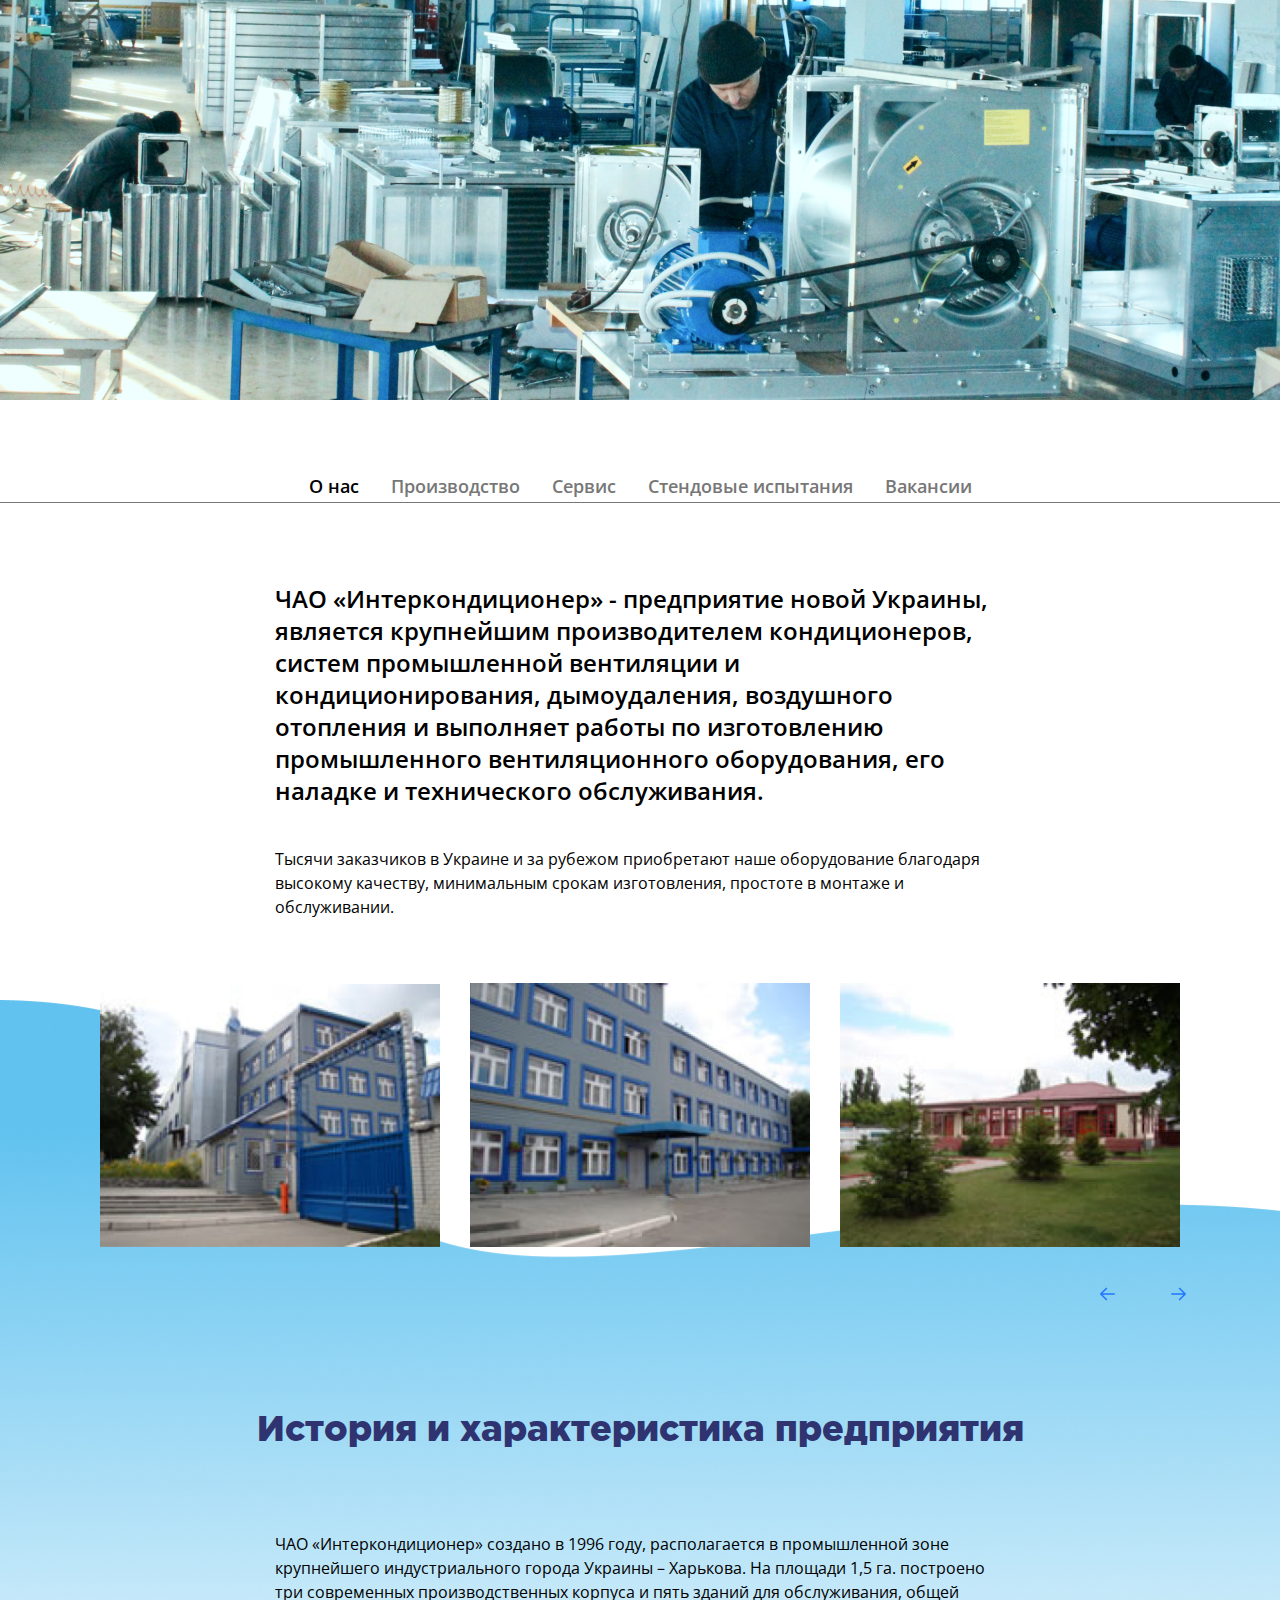
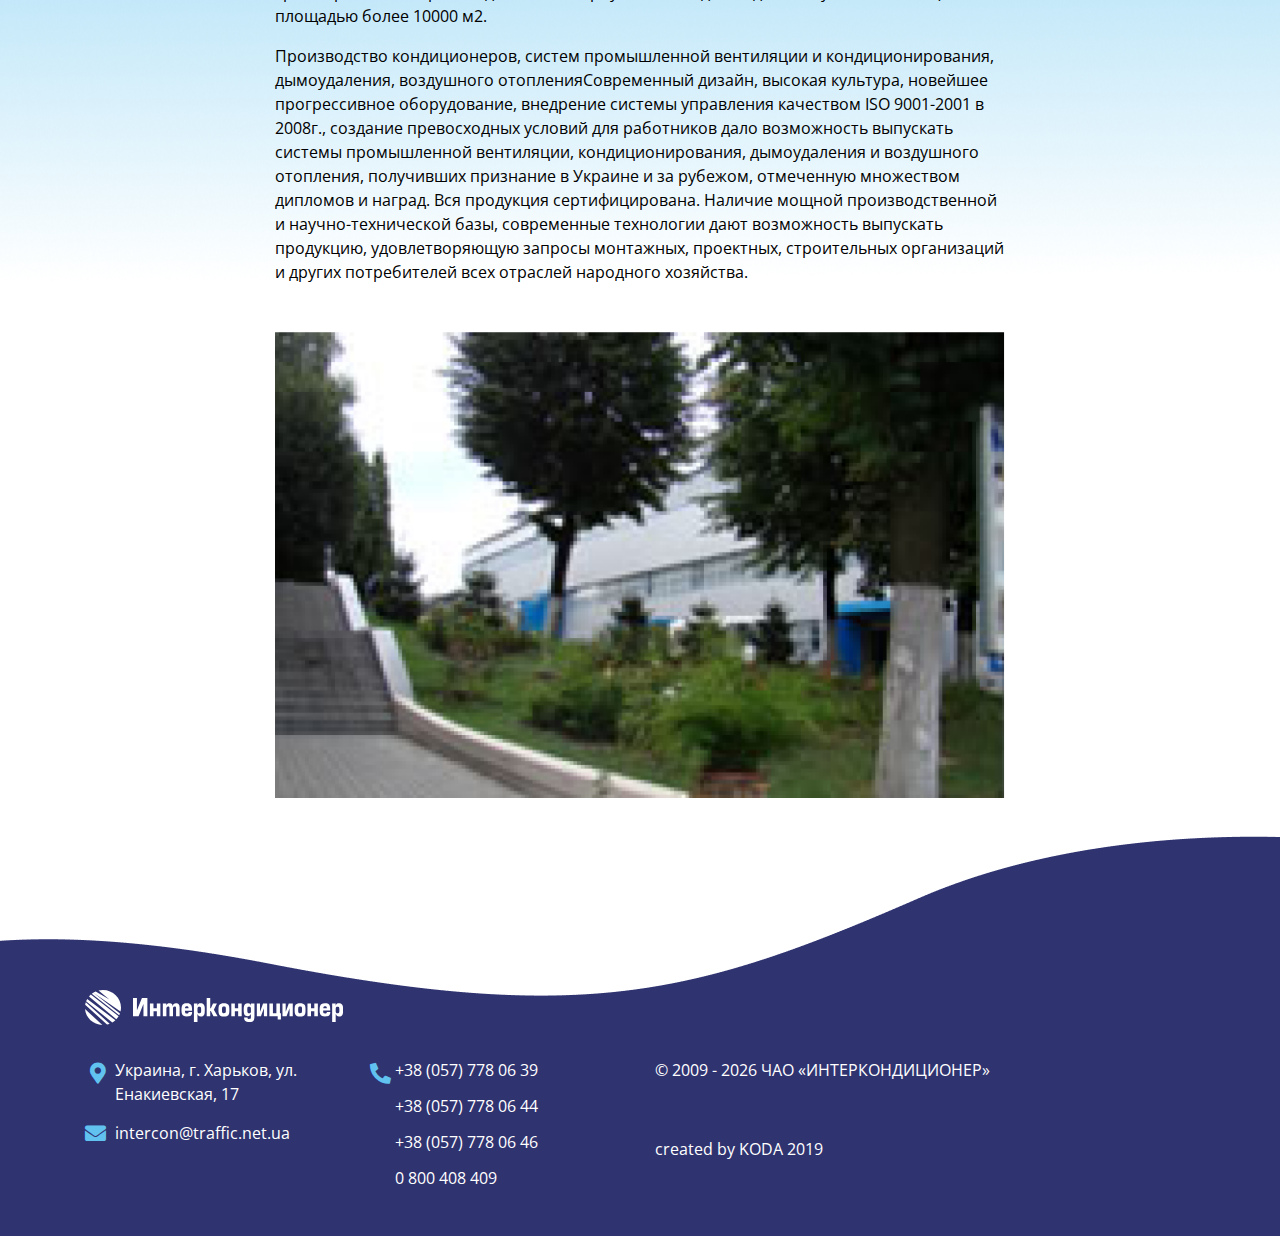
==== commit c9bdf5b6: "about page banner" ====
--- a/about.html
+++ b/about.html
@@ -14,8 +14,8 @@
 </head>
 <body>
 <main class="about">
-    <div class="about-banner"
-         style="background-image: url('media/about-banner.png')">
+    <div class="about-banner">
+        <img src="media/about-banner.png" alt="">
     </div>
     <nav>
         <ul>
--- a/css/main.css
+++ b/css/main.css
@@ -1,2 +1,2 @@
-@charset "UTF-8";@import url("https://fonts.googleapis.com/css?family=Raleway:400,800&display=swap");@import url("https://fonts.googleapis.com/css?family=Open+Sans:300,400,700&display=swap");#preloader{min-height:100vh;display:-webkit-box;display:-ms-flexbox;display:flex;-webkit-box-pack:center;-ms-flex-pack:center;justify-content:center;-webkit-box-align:center;-ms-flex-align:center;align-items:center;background:#fff;z-index:99;position:fixed;width:100%}.infinity{width:120px;height:60px;position:relative}.infinity div,.infinity span{position:absolute}.infinity div{top:0;left:50%;width:60px;height:60px;-webkit-animation:rotate 6.9s linear infinite;animation:rotate 6.9s linear infinite}.infinity div span{left:-8px;top:50%;margin:-8px 0 0 0;width:16px;height:16px;display:block;background:#2F3370;-webkit-box-shadow:2px 2px 8px rgba(47, 51, 112, 0.09);box-shadow:2px 2px 8px rgba(47, 51, 112, 0.09);border-radius:50%;-webkit-transform:rotate(90deg);-ms-transform:rotate(90deg);transform:rotate(90deg);-webkit-animation:move 6.9s linear infinite;animation:move 6.9s linear infinite}.infinity div span:after,.infinity div span:before{content:'';position:absolute;display:block;border-radius:50%;width:14px;height:14px;background:inherit;top:50%;left:50%;margin:-7px 0 0 -7px;-webkit-box-shadow:inherit;box-shadow:inherit}.infinity div span:before{-webkit-animation:drop1 .8s linear infinite;animation:drop1 .8s linear infinite}.infinity div span:after{-webkit-animation:drop2 .8s linear infinite .4s;animation:drop2 .8s linear infinite .4s}.infinity div:nth-child(2){-webkit-animation-delay:-2.3s;animation-delay:-2.3s}.infinity div:nth-child(2) span{-webkit-animation-delay:-2.3s;animation-delay:-2.3s}.infinity div:nth-child(3){-webkit-animation-delay:-4.6s;animation-delay:-4.6s}.infinity div:nth-child(3) span{-webkit-animation-delay:-4.6s;animation-delay:-4.6s}.infinityChrome{width:128px;height:60px}.infinityChrome div{position:absolute;width:16px;height:16px;background:#2F3370;-webkit-box-shadow:2px 2px 8px rgba(47, 51, 112, 0.09);box-shadow:2px 2px 8px rgba(47, 51, 112, 0.09);border-radius:50%;-webkit-animation:moveSvg 6.9s linear infinite;animation:moveSvg 6.9s linear infinite;-webkit-filter:url(#goo);filter:url(#goo);-webkit-transform:scaleX(-1);-ms-transform:scaleX(-1);transform:scaleX(-1);offset-path:path("M64.3636364,29.4064278 C77.8909091,43.5203348 84.4363636,56 98.5454545,56 C112.654545,56 124,44.4117395 124,30.0006975 C124,15.5896556 112.654545,3.85282763 98.5454545,4.00139508 C84.4363636,4.14996252 79.2,14.6982509 66.4,29.4064278 C53.4545455,42.4803627 43.5636364,56 29.4545455,56 C15.3454545,56 4,44.4117395 4,30.0006975 C4,15.5896556 15.3454545,4.00139508 29.4545455,4.00139508 C43.5636364,4.00139508 53.1636364,17.8181672 64.3636364,29.4064278 Z")}.infinityChrome div:after,.infinityChrome div:before{content:'';position:absolute;display:block;border-radius:50%;width:14px;height:14px;background:inherit;top:50%;left:50%;margin:-7px 0 0 -7px;-webkit-box-shadow:inherit;box-shadow:inherit}.infinityChrome div:before{-webkit-animation:drop1 .8s linear infinite;animation:drop1 .8s linear infinite}.infinityChrome div:after{-webkit-animation:drop2 .8s linear infinite .4s;animation:drop2 .8s linear infinite .4s}.infinityChrome div:nth-child(2){-webkit-animation-delay:-2.3s;animation-delay:-2.3s}.infinityChrome div:nth-child(3){-webkit-animation-delay:-4.6s;animation-delay:-4.6s}.infinity{display:none}@-webkit-keyframes moveSvg{0%{offset-distance:0%}25%{background:#0085E6}75%{background:#61C2EF}to{offset-distance:100%}}@keyframes moveSvg{0%{offset-distance:0%}25%{background:#0085E6}75%{background:#61C2EF}to{offset-distance:100%}}@-webkit-keyframes rotate{50%{-webkit-transform:rotate(360deg);transform:rotate(360deg);margin-left:0}50.0001%,to{margin-left:-60px}}@keyframes rotate{50%{-webkit-transform:rotate(360deg);transform:rotate(360deg);margin-left:0}50.0001%,to{margin-left:-60px}}@-webkit-keyframes move{0%,50%{left:-8px}25%{background:#0085E6}75%{background:#61C2EF}50.0001%,to{left:auto;right:-8px}}@keyframes move{0%,50%{left:-8px}25%{background:#0085E6}75%{background:#61C2EF}50.0001%,to{left:auto;right:-8px}}@-webkit-keyframes drop1{to{-webkit-transform:translate(32px, 8px) scale(0);transform:translate(32px, 8px) scale(0)}}@keyframes drop1{to{-webkit-transform:translate(32px, 8px) scale(0);transform:translate(32px, 8px) scale(0)}}@-webkit-keyframes drop2{0%{-webkit-transform:translate(0, 0) scale(0.9);transform:translate(0, 0) scale(0.9)}to{-webkit-transform:translate(32px, -8px) scale(0);transform:translate(32px, -8px) scale(0)}}@keyframes drop2{0%{-webkit-transform:translate(0, 0) scale(0.9);transform:translate(0, 0) scale(0.9)}to{-webkit-transform:translate(32px, -8px) scale(0);transform:translate(32px, -8px) scale(0)}}.section1 .slick-slider .slick-list{-webkit-transform:rotate(180deg);-ms-transform:rotate(180deg);transform:rotate(180deg)}.section1 .slick-initialized .slick-slide{display:-webkit-box;display:-ms-flexbox;display:flex;-webkit-transform:rotate(180deg);-ms-transform:rotate(180deg);transform:rotate(180deg)}.top_banner_slider .banner{background-repeat:no-repeat;background-size:cover;background-position:center}.top_banner_slider .banner a{display:block;width:100%;height:100%}.top_banner_slider .banner h1{color:#2F3370;max-width:500px;margin-bottom:45px}.top_banner_slider .banner p{font-size:18px;line-height:29px;max-width:598px}.top_banner_slider .banner .container{display:-webkit-box;display:-ms-flexbox;display:flex;-webkit-box-align:center;-ms-flex-align:center;align-items:center}.top_banner_slider .banner img{margin-right:55px}.top_banner_slider .slick-dots{list-style:none;position:absolute;left:10px;top:30px;text-align:right;padding:0;margin:0}.top_banner_slider .slick-dots li button{width:55px;height:2px;background:#2F3370;-webkit-transition:all 0.5s;-o-transition:all 0.5s;transition:all 0.5s;display:inline-block;border:none;font-size:0px;line-height:3px;cursor:pointer}.top_banner_slider .slick-dots .slick-active button{width:40px;text-indent:-60px;line-height:0;font-size:18px;font-family:"Raleway", sans-serif;font-weight:800;color:#2F3370}.top_banner_slider_arrowsBox{position:absolute;left:10px;bottom:0}.top_banner_slider_arrowsBox .next_btn,.top_banner_slider_arrowsBox .prev_btn{height:120px;width:56px;background-repeat:no-repeat;background-position-x:center;-webkit-transition:background-color .2s;-o-transition:background-color .2s;transition:background-color .2s}.top_banner_slider_arrowsBox .next_btn:hover,.top_banner_slider_arrowsBox .prev_btn:hover{background-color:rgba(255, 255, 255, 0.7);cursor:pointer}.top_banner_slider_arrowsBox .next_btn{background-image:url("../media/Arrow_left.svg");background-position-y:0}.top_banner_slider_arrowsBox .prev_btn{background-image:url("../media/Arrow_right.svg");background-position-y:100%}.section-wrapper{background:url("../media/wave-bg.svg") #F5F5F5;padding-bottom:260px;position:relative;background-repeat:no-repeat;background-position:center bottom;background-size:contain}.home-catalog{padding:93px 15px}.home-catalog h1{color:#2F3370;margin-bottom:68px}.catalog-grid{display:-ms-grid;display:grid;grid-template-columns:repeat(3, 1fr);-ms-grid-columns:1fr 1fr 1fr;grid-gap:32px}.catalog-grid .card{font-size:18px;line-height:29px;background-color:white;border-radius:4px;-webkit-box-shadow:0 0 8px rgba(196, 196, 196, 0.5);box-shadow:0 0 8px rgba(196, 196, 196, 0.5);min-height:240px;text-align:center;position:relative;z-index:0;overflow:hidden;border:none}.catalog-grid .card:before{content:"";position:absolute;z-index:-1;top:-16px;right:-16px;background:-webkit-gradient(linear, left top, right top, from(#61C2EF), color-stop(50%, #ABE5FF));background:-webkit-linear-gradient(left, #61C2EF 0%, #ABE5FF 50%);background:-o-linear-gradient(left, #61C2EF 0%, #ABE5FF 50%);background:linear-gradient(90deg, #61C2EF 0%, #ABE5FF 50%);height:32px;width:32px;border-radius:32px;-webkit-transform:scale(1);-ms-transform:scale(1);transform:scale(1);-webkit-transform-origin:50% 50%;-ms-transform-origin:50% 50%;transform-origin:50% 50%;-webkit-transition:-webkit-transform 0.25s ease-out;transition:-webkit-transform 0.25s ease-out;-o-transition:transform 0.25s ease-out;transition:transform 0.25s ease-out;transition:transform 0.25s ease-out, -webkit-transform 0.25s ease-out}.catalog-grid .card:hover .go-corner{background:transparent}.catalog-grid .card:hover:before{-webkit-transform:scale(28);-ms-transform:scale(28);transform:scale(28)}.catalog-grid .card a{display:-webkit-box;display:-ms-flexbox;display:flex;-webkit-box-orient:vertical;-webkit-box-direction:normal;-ms-flex-direction:column;flex-direction:column;-webkit-box-align:center;-ms-flex-align:center;align-items:center;padding:15px;height:100%;height:available;height:-webkit-fill-available}.catalog-grid .card img{max-height:132px;height:132px;max-width:100%}.catalog-grid .card p{margin-top:10px;margin-bottom:0;font-weight:600;line-height:120%}.home-news h1{color:#2F3370}.news-flex{display:-webkit-box;display:-ms-flexbox;display:flex;-ms-flex-wrap:wrap;flex-wrap:wrap;margin-left:-32px}.news-flex .card{margin:0 0 32px 32px;width:calc(33.3333% - 32px)}.news-flex .card img{width:100%;height:240px;-o-object-fit:none;object-fit:none}.news-flex .card,.news-flex .card-sm{position:relative;background:#FFFFFF;-webkit-box-shadow:0 0 8px rgba(196, 196, 196, 0.5);box-shadow:0 0 8px rgba(196, 196, 196, 0.5);border-radius:4px;border:none}.news-flex .card-sm a,.news-flex .card a{padding:15px;height:100%}.news-flex .card-sm p,.news-flex .card p{line-height:29px;font-size:18px;font-weight:600;overflow:hidden;display:-webkit-box;-webkit-line-clamp:3;-webkit-box-orient:vertical}.news-flex .card-sm img,.news-flex .card img{margin-bottom:14px;max-width:100%;max-height:100%}.news-flex .card-sm span,.news-flex .card span{font-weight:300;line-height:26px;color:#7F899D}.news-flex .card-sm span.link--arrowed,.news-flex .card span.link--arrowed{margin-right:auto;margin-left:calc(100% - 30px);width:30px;height:30px}.news-flex .card-sm:hover .arrow-icon,.news-flex .card:hover .arrow-icon{-webkit-transform:translate3d(5px, 0, 0);transform:translate3d(5px, 0, 0)}.news-flex .card-sm:hover .arrow-icon--circle,.news-flex .card:hover .arrow-icon--circle{stroke-dashoffset:0}.news-flex .card-sm:hover p,.news-flex .card:hover p{color:#2F3370}.news-flex .card-column{margin:0 0 32px 32px;width:calc(33.3333% - 32px)}.news-flex .card-sm{min-height:calc(50% - 16px)}.news-flex .card-sm img{border-radius:50%;max-width:92px;max-height:92px;margin-bottom:0;margin-right:14px}.news-flex .card-sm:first-child{margin-bottom:32px}.news-flex .card-sm span.link--arrowed{position:absolute;bottom:20px;right:15px}.news-flex .card-sm a{display:-webkit-box;display:-ms-flexbox;display:flex;padding-bottom:35px}@-moz-document url-prefix(){.news-flex .card-sm p,.news-flex .card p{max-height:87px;overflow:hidden}}.link--arrowed{display:inline-block;height:2rem;line-height:2rem}.link--arrowed .arrow-icon{position:relative;top:-1px;-webkit-transition:-webkit-transform 0.3s ease;transition:-webkit-transform 0.3s ease;-o-transition:transform 0.3s ease;transition:transform 0.3s ease;transition:transform 0.3s ease, -webkit-transform 0.3s ease;vertical-align:middle}.link--arrowed .arrow-icon--circle{-webkit-transition:stroke-dashoffset .3s ease;-o-transition:stroke-dashoffset .3s ease;transition:stroke-dashoffset .3s ease;stroke-dasharray:95;stroke-dashoffset:95}.news-page-link{margin-top:48px;text-align:center;position:absolute;width:100%;z-index:1}.news-page-link .cta{position:relative;margin:auto;padding:19px 22px;-webkit-transition:all .2s ease;-o-transition:all .2s ease;transition:all .2s ease}.news-page-link .cta:before{content:"";position:absolute;top:8px;left:0;display:block;border-radius:30px;background:-webkit-gradient(linear, left top, right top, from(#0085E6), to(#61C2EF));background:-webkit-linear-gradient(left, #0085E6 0%, #61C2EF 100%);background:-o-linear-gradient(left, #0085E6 0%, #61C2EF 100%);background:linear-gradient(90deg, #0085E6 0%, #61C2EF 100%);width:48px;height:48px;-webkit-transition:all .3s ease;-o-transition:all .3s ease;transition:all .3s ease}.news-page-link .cta span{position:relative;font-size:14px;line-height:19px;letter-spacing:0.08em;text-transform:uppercase;vertical-align:middle;color:#2F3370}.news-page-link .cta img{position:relative;top:0;margin-left:10px;fill:none;stroke-linecap:round;stroke-linejoin:round;stroke-width:2;-webkit-transform:translateX(-5px);-ms-transform:translateX(-5px);transform:translateX(-5px);-webkit-transition:all .3s ease;-o-transition:all .3s ease;transition:all .3s ease}.news-page-link .cta:hover:before{width:100%}.news-page-link .cta:hover:before img{-webkit-transform:translateX(0);-ms-transform:translateX(0);transform:translateX(0)}.news-page-link .cta:active{-webkit-transform:scale(0.96);-ms-transform:scale(0.96);transform:scale(0.96)}@-moz-document url-prefix(){.news-grid .card p{max-height:84px;overflow:hidden}}.no-search-results h2{font-family:"Open Sans", sans-serif;font-size:24px;line-height:32px;text-align:center;text-transform:uppercase;color:#0085E6;max-width:460px;margin:0 auto 43px}.no-search-results .search-img{margin:72px auto;text-align:center}.catalog{background-color:#F5F5F5;padding-bottom:275px;position:relative}.catalog h1{margin-bottom:68px}.catalog h4{font-weight:600;margin-bottom:20px}#sidebar{background:#ffffff;color:#fff;position:-webkit-sticky;position:sticky;top:95px}#sidebar.shown{left:0;top:54px;z-index:1;width:100%}#sidebar ul.components{padding:0;margin:0;list-style-type:none}#sidebar ul.components>li{min-height:60px;position:relative;display:-webkit-box;display:-ms-flexbox;display:flex;-webkit-box-orient:vertical;-webkit-box-direction:normal;-ms-flex-direction:column;flex-direction:column;-webkit-box-pack:center;-ms-flex-pack:center;justify-content:center;-webkit-box-align:start;-ms-flex-align:start;align-items:flex-start;padding:0 34px 0 0}#sidebar ul.components>li>a{border-left:4px solid #FFFFFF;display:-webkit-box;display:-ms-flexbox;display:flex;-webkit-box-align:center;-ms-flex-align:center;align-items:center;width:100%}#sidebar ul.components>li.withDropMenu:after{content:url(../media/shevron.svg);position:absolute;top:calc(50% - 24px);right:3px;cursor:pointer;height:8px;display:inline-block;line-height:0;padding:20px 10px 30px}#sidebar ul.components>li.active-item,#sidebar ul.components>li:hover{background:#F9F9F9}#sidebar ul.components>li.active-item>a,#sidebar ul.components>li:hover>a{border-left:4px solid #0085E6}#sidebar ul.components>li.withDropMenu.opened:after{content:url(../media/shevron2_hover.svg);top:5px}#sidebar ul.components li.withDropMenu>a{position:relative;display:-webkit-box;display:-ms-flexbox;display:flex;-webkit-box-align:center;-ms-flex-align:center;align-items:center;width:available;width:-moz-available;width:-webkit-fill-available}#sidebar ul.components li.withDropMenu>a:after{content:'';position:absolute;right:0;top:15%;width:1px;height:70%;background-color:#222222;opacity:0.2}#sidebar ul.components li.withDropMenu.opened{background-color:#eeeeee}#sidebar ul.components li.withDropMenu.opened>a{border-left:4px solid #0085E6;color:#0085E6}#sidebar ul.components .drop-menu{padding:0;width:100%;display:none}#sidebar ul.components .drop-menu li{min-height:54px;display:-webkit-box;display:-ms-flexbox;display:flex;-webkit-box-align:center;-ms-flex-align:center;align-items:center;margin-right:-34px}#sidebar ul.components .drop-menu li.activeItem,#sidebar ul.components .drop-menu li:hover{background:#0085E6}#sidebar ul.components .drop-menu li.activeItem a,#sidebar ul.components .drop-menu li:hover a{color:#FFFFFF}#sidebar ul.components .drop-menu li a{font-weight:normal;color:#333333;font-size:14px;padding:19px 10px 11px 34px;width:100%}#sidebar ul.components .drop-menu.show{display:block}#sidebar>ul li a{font-weight:600;font-size:14px;color:#000000;padding:15px 0 15px 12px;min-height:60px}.filter-btn:not(.back-btn){display:-webkit-box;display:-ms-flexbox;display:flex;-webkit-box-align:center;-ms-flex-align:center;align-items:center;-webkit-box-pack:center;-ms-flex-pack:center;justify-content:center;margin:0 0 48px}.filter-btn:not(.back-btn) .fa-filter{margin-right:8px}#sidebar .back-btn{width:20px;height:15px;background:url("../media/Arrow-sm.svg") no-repeat;-webkit-transform:rotate(180deg);-ms-transform:rotate(180deg);transform:rotate(180deg);margin:20px 0 10px 16px}.catalog-item{background-color:#FFFFFF;border-radius:4px;-webkit-box-align:center;-ms-flex-align:center;align-items:center;padding:30px 15px;position:relative;margin-bottom:30px}.catalog-item img{max-width:100%;width:100%}.catalog-item span.link--arrowed{margin-right:auto;margin-left:calc(100% - 30px)}.catalog-item:hover{-webkit-box-shadow:0px 0px 12px rgba(196, 196, 196, 0.8);box-shadow:0px 0px 12px rgba(196, 196, 196, 0.8)}.catalog-item:hover .arrow-icon{-webkit-transform:translate3d(5px, 0, 0);transform:translate3d(5px, 0, 0)}.catalog-item:hover .arrow-icon--circle{stroke-dashoffset:0}.pagination{display:-webkit-box;display:-ms-flexbox;display:flex;-webkit-box-align:center;-ms-flex-align:center;align-items:center;-webkit-box-pack:center;-ms-flex-pack:center;justify-content:center;margin-top:18px;z-index:1;position:absolute;bottom:190px;width:100%}.pagination .next-page,.pagination .prev-page{width:30px;height:20px;background:url("../media/arrow_left_default.svg") no-repeat center;-webkit-transition:all .2s;-o-transition:all .2s;transition:all .2s}.pagination .next-page:hover,.pagination .prev-page:hover{background:url("../media/arrow_left_default_hover.svg") no-repeat center}.pagination .next-page{-webkit-transform:rotate(180deg);-ms-transform:rotate(180deg);transform:rotate(180deg);-webkit-transform-origin:center;-ms-transform-origin:center;transform-origin:center}.pagination span{height:24px;width:24px;border-radius:50%;margin:0 3px;text-align:center;display:inline-block}.pagination span a{color:#2F3370}.pagination span.current{background:-webkit-gradient(linear, left top, right top, from(#0085E6), to(#61C2EF));background:-webkit-linear-gradient(left, #0085E6 0%, #61C2EF 100%);background:-o-linear-gradient(left, #0085E6 0%, #61C2EF 100%);background:linear-gradient(90deg, #0085E6 0%, #61C2EF 100%);color:#FFFFFF}.product{padding-bottom:275px;position:relative;-webkit-user-select:none;-moz-user-select:none;-ms-user-select:none;user-select:none}.product h1{margin-bottom:40px}.product .back-btn{margin-top:48px;text-align:right}.product .back-btn .cta{position:relative;margin:auto;padding:19px 22px;-webkit-transition:all .2s ease;-o-transition:all .2s ease;transition:all .2s ease}.product .back-btn .cta:before{content:"";position:absolute;top:8px;right:0;display:block;border-radius:30px;background:-webkit-gradient(linear, left top, right top, from(#0085E6), to(#61C2EF));background:-webkit-linear-gradient(left, #0085E6 0%, #61C2EF 100%);background:-o-linear-gradient(left, #0085E6 0%, #61C2EF 100%);background:linear-gradient(90deg, #0085E6 0%, #61C2EF 100%);width:48px;height:48px;-webkit-transition:all .3s ease;-o-transition:all .3s ease;transition:all .3s ease}.product .back-btn .cta span{position:relative;font-size:14px;line-height:19px;letter-spacing:0.08em;text-transform:uppercase;vertical-align:middle;color:#2F3370}.product .back-btn .cta img{position:relative;top:0;margin-left:10px;fill:none;stroke-linecap:round;stroke-linejoin:round;stroke-width:2;-webkit-transform:translateX(-5px);-ms-transform:translateX(-5px);transform:translateX(-5px);-webkit-transition:all .3s ease;-o-transition:all .3s ease;transition:all .3s ease}.product .back-btn .cta:hover:before{width:100%}.product .back-btn .cta:hover:before img{-webkit-transform:translateX(0);-ms-transform:translateX(0);transform:translateX(0)}.product .back-btn .cta:active{-webkit-transform:scale(0.96);-ms-transform:scale(0.96);transform:scale(0.96)}.product-description{margin:60px auto 0}.product-description .nav-tabs{border:none;width:-webkit-max-content;width:-moz-max-content;width:max-content;margin:0 auto;background:rgba(97, 194, 239, 0.5)}.product-description .nav-tabs .nav-link{border:none;border-top:4px solid transparent;color:#555555;letter-spacing:0.04em;font-size:16px;text-transform:uppercase;font-weight:600;border-radius:0;-webkit-transition:all .2s;-o-transition:all .2s;transition:all .2s}.product-description .nav-tabs .nav-link.active{border-top:4px solid #0085E6;color:#000;background-color:transparent}.product-description .nav-tabs .nav-link:hover{border-top:4px solid #0085E6}.tab-content{margin-top:34px}.tab-content h3{font-weight:600;line-height:27px;color:#222222}.tab-content img{max-width:100%}.tab-content table{width:100%}.tab-content table tr{height:80px;border-bottom:1px solid #C4C4C4}.tab-content table tr:last-child{border-bottom:none}.tab-content table tr td:first-child{width:55%}.tab-content table .gradient-btn{width:110px;margin-right:6px;float:right}.tab-content table .gradient-btn a{color:#FFFFFF}.tab-content table .border-btn{width:142px;float:right}.tab-content table .border-btn a{color:#2F3370}.short-descr{font-weight:600;font-size:18px;line-height:27px;color:#222222;margin-bottom:0}.product .preview-slider img{max-width:100%}.product .preview-slider .slick-track{display:-webkit-box!important;display:-ms-flexbox!important;display:flex!important}.product .preview-slider .slick-slide{display:-webkit-box;display:-ms-flexbox;display:flex;-webkit-box-align:center;-ms-flex-align:center;align-items:center;-webkit-box-pack:center;-ms-flex-pack:center;justify-content:center;height:inherit!important}.product .thumb-slider{margin-top:26px}.product .thumb-slider img{max-width:100%}.product .thumb-slider .slick-track{margin-left:-32px;display:-webkit-box!important;display:-ms-flexbox!important;display:flex!important}.product .thumb-slider .slick-slide{margin-left:32px;border:1px solid #C4C4C4;height:inherit;display:-webkit-box;display:-ms-flexbox;display:flex;-webkit-box-align:center;-ms-flex-align:center;align-items:center}.product .thumb-slider .slick-slide.slick-current,.product .thumb-slider .slick-slide:hover{border:1px solid #0085E6}.banner_paginator{display:-webkit-box;display:-ms-flexbox;display:flex;margin-top:30px;-webkit-box-pack:end;-ms-flex-pack:end;justify-content:flex-end}.banner_paginator .next,.banner_paginator .prev{cursor:pointer}.banner_paginator .next:hover .arrow-icon,.banner_paginator .prev:hover .arrow-icon{-webkit-transform:translate3d(5px, 0, 0);transform:translate3d(5px, 0, 0)}.banner_paginator .next:hover .arrow-icon--circle,.banner_paginator .prev:hover .arrow-icon--circle{stroke-dashoffset:0}.banner_paginator .next:hover p,.banner_paginator .prev:hover p{color:#2F3370}.banner_paginator .prev{-webkit-transform:rotate(180deg);-ms-transform:rotate(180deg);transform:rotate(180deg);-webkit-transform-origin:center;-ms-transform-origin:center;transform-origin:center;margin-right:40px;margin-top:2px}.product .accordion>.card{border-radius:0;border:none}.product .accordion>.card .card-header{border:none;border-radius:0;border-bottom:1px solid #ffffff;margin-bottom:0;padding:0}.product .accordion>.card .card-header .btn{background:rgba(97, 194, 239, 0.5);font-weight:600;font-size:14px;line-height:21px;color:#000000;letter-spacing:0.4em;text-transform:uppercase;width:100%;height:100%;text-align:left;padding:15px;border-radius:0;position:relative}.product .accordion>.card .card-header .btn:hover{text-decoration:none}.product .accordion>.card .card-header .btn:focus{-webkit-box-shadow:none;box-shadow:none}.product .accordion>.card .card-header .btn[aria-expanded=true]{background:#0085E6;color:#FFFFFF}.product .accordion>.card .card-header .btn[aria-expanded=true]:after{content:url(../media/shevron2_active.svg)}.product .accordion>.card .card-header .btn:after{content:url(../media/shevron.svg);position:absolute;top:10px;right:20px}.news{background:right top/80Vmax auto no-repeat url("../media/news-bg.png"), -webkit-linear-gradient(270.86deg, rgba(245, 245, 245, 0.6) 7.74%, #FFFFFF 91.34%), -webkit-linear-gradient(359.77deg, rgba(97, 194, 239, 0.1) 10.26%, #61C2EF 83.3%);background:right top/80Vmax auto no-repeat url("../media/news-bg.png"), -o-linear-gradient(270.86deg, rgba(245, 245, 245, 0.6) 7.74%, #FFFFFF 91.34%), -o-linear-gradient(359.77deg, rgba(97, 194, 239, 0.1) 10.26%, #61C2EF 83.3%);background:right top/80Vmax auto no-repeat url("../media/news-bg.png"), linear-gradient(179.14deg, rgba(245, 245, 245, 0.6) 7.74%, #FFFFFF 91.34%), linear-gradient(90.23deg, rgba(97, 194, 239, 0.1) 10.26%, #61C2EF 83.3%);position:relative}.news-item{position:relative}.news-item h1{text-align:center;margin-bottom:62px;padding-top:87px}.news-item .news-date{color:#7F899D;font-size:18px;margin-bottom:30px}.news-item .news-descr{font-weight:600;font-size:24px;color:#222222;margin-bottom:44px}.news-item .news-descr img{display:block;margin:34px auto 0;width:100%;max-width:100%}.news-item .back-btn{margin-top:80px;text-align:right}.news-item .back-btn .cta{position:relative;margin:auto;padding:19px 22px;-webkit-transition:all .2s ease;-o-transition:all .2s ease;transition:all .2s ease}.news-item .back-btn .cta:before{content:"";position:absolute;top:8px;right:0;display:block;border-radius:30px;background:-webkit-gradient(linear, left top, right top, from(#0085E6), to(#61C2EF));background:-webkit-linear-gradient(left, #0085E6 0%, #61C2EF 100%);background:-o-linear-gradient(left, #0085E6 0%, #61C2EF 100%);background:linear-gradient(90deg, #0085E6 0%, #61C2EF 100%);width:48px;height:48px;-webkit-transition:all .3s ease;-o-transition:all .3s ease;transition:all .3s ease}.news-item .back-btn .cta span{position:relative;font-size:14px;line-height:19px;letter-spacing:0.08em;text-transform:uppercase;vertical-align:middle;color:#2F3370}.news-item .back-btn .cta img{position:relative;top:0;margin-left:10px;fill:none;stroke-linecap:round;stroke-linejoin:round;stroke-width:2;-webkit-transform:translateX(-5px);-ms-transform:translateX(-5px);transform:translateX(-5px);-webkit-transition:all .3s ease;-o-transition:all .3s ease;transition:all .3s ease}.news-item .back-btn .cta:hover:before{width:100%}.news-item .back-btn .cta:hover:before img{-webkit-transform:translateX(0);-ms-transform:translateX(0);transform:translateX(0)}.news-item .back-btn .cta:active{-webkit-transform:scale(0.96);-ms-transform:scale(0.96);transform:scale(0.96)}.news-item .gradient-btn{width:166px}.news-item .gradient-btn .fas{color:#FFFFFF;font-size:28px;margin-right:15px}.news-img .slick-slide{border:none}.news-img .slick-slide:focus{outline:none}.news-img img{max-width:100%;padding:0 15px;width:100%;height:232px;-o-object-fit:cover;object-fit:cover}.news-img .slick-dots{list-style-type:none;display:-webkit-box;display:-ms-flexbox;display:flex;-webkit-box-align:center;-ms-flex-align:center;align-items:center;-webkit-box-pack:center;-ms-flex-pack:center;justify-content:center;margin-top:30px;padding:0}.news-img .slick-dots li{display:inline-block;margin:0 10px}.news-img .slick-dots li button{border:none;width:4px;height:4px;background:#61C2EF;font-size:0;padding:0;border-radius:50%}.about nav{min-height:103px;border-bottom:1px solid #777777;margin-bottom:80px;display:-webkit-box;display:-ms-flexbox;display:flex;-webkit-box-align:end;-ms-flex-align:end;align-items:flex-end;-webkit-box-pack:center;-ms-flex-pack:center;justify-content:center}.about nav ul{list-style-type:none;text-align:center;margin-bottom:0;padding:0}.about nav ul li{display:inline-block;margin:0 5px}.about nav ul li.active a{color:#000000}.about nav ul li a{font-size:18px;font-weight:600;line-height:32px;color:#777777;position:relative;padding:0 9px}.about nav ul li a:before{content:"";position:absolute;width:100%;height:4px;bottom:-6px;left:0;background-color:#61C2EF;visibility:hidden;-webkit-transform:scaleX(0);-ms-transform:scaleX(0);transform:scaleX(0);-webkit-transition:all 0.2s cubic-bezier(1, 0.25, 0, 0.75);-o-transition:all 0.2s cubic-bezier(1, 0.25, 0, 0.75);transition:all 0.2s cubic-bezier(1, 0.25, 0, 0.75)}.about nav ul li a:hover:before{visibility:visible;-webkit-transform:scaleX(1);-ms-transform:scaleX(1);transform:scaleX(1)}.about nav ul li a:hover{text-decoration:none}.about h2{margin-bottom:40px}.about h1{text-align:center;margin:93px 0 80px}.about img{max-width:100%;margin:0 auto}.about-banner{background-repeat:no-repeat;background-position:center;min-height:600px;background-size:cover}.about-slider{margin-top:48px}.about-slider .slick-track{display:-webkit-box;display:-ms-flexbox;display:flex}.about-slider .slick-slide{padding:0 15px;min-height:100%;height:auto}.about-slider .slick-slide img{-o-object-fit:cover;object-fit:cover;height:100%;width:100%}.about-slider .slick-dots{list-style-type:none;display:-webkit-box;display:-ms-flexbox;display:flex;-webkit-box-align:center;-ms-flex-align:center;align-items:center;-webkit-box-pack:center;-ms-flex-pack:center;justify-content:center;margin-top:30px;padding:0}.about-slider .slick-dots li{display:inline-block;margin:0 10px}.about-slider .slick-dots li.slick-active button{background:#0085E6}.about-slider .slick-dots li button{border:none;width:4px;height:4px;background:#61C2EF;font-size:0;padding:0;border-radius:50%}.history img{margin-top:30px}.program{background:#F5F5F5}.program .program-descr-wrap{background:#FFFFFF;-webkit-box-shadow:0 0 8px rgba(196, 196, 196, 0.5);box-shadow:0 0 8px rgba(196, 196, 196, 0.5);border-radius:4px;padding:50px 30px 65px}.program .program-descr-wrap ul{list-style-type:none;padding:0;margin-bottom:22px}.program .program-descr-wrap ul li:before{content:"•";color:#61C2EF;margin-right:5px}.program h1{text-align:left;margin-bottom:80px}.program h2{margin-bottom:40px}.program .gradient-btn{width:109px;height:40px}.program .gradient-btn a{font-size:14px}.program h4{font-weight:600}.program .border-btn{width:140px;height:40px;padding-top:6px}.program .border-btn a{font-size:14px}.design-pr{display:-ms-grid;display:grid;grid-template-columns:2fr 1fr 1fr;-ms-grid-columns:2fr 1fr 1fr;-ms-grid-rows:1fr;grid-template-rows:1fr;grid-gap:32px}.design-pr .border-btn a{color:#2F3370}.program-descr-wrap table{width:100%}.program-descr-wrap table tr{height:80px;border-bottom:1px solid #C4C4C4}.program-descr-wrap table tr:last-child{border-bottom:none}.program-descr-wrap table tr td:first-child{width:55%}.program-descr-wrap table .gradient-btn{width:110px;height:40px;margin-right:6px;float:right}.program-descr-wrap table .gradient-btn a{color:#FFFFFF}.program-descr-wrap table .border-btn{width:142px;float:right}.program-descr-wrap table .border-btn a{color:#2F3370}.certificates{position:relative}.certificates h1{margin-bottom:68px}.docs-grid{display:-ms-grid;display:grid;grid-template-columns:repeat(2, 1fr);-ms-grid-columns:1fr 1fr;grid-gap:30px}.docs-grid .card{-webkit-box-shadow:0 0 8px rgba(196, 196, 196, 0.5);box-shadow:0 0 8px rgba(196, 196, 196, 0.5);border:none;border-radius:4px;padding:19px 15px 17px;display:-webkit-box;display:-ms-flexbox;display:flex;-webkit-box-orient:horizontal;-webkit-box-direction:normal;-ms-flex-direction:row;flex-direction:row}.docs-grid .card a{height:-webkit-max-content;height:-moz-max-content;height:max-content}.docs-grid .card img{max-width:243px}.docs-grid p{color:#2F3370;font-weight:600;font-size:18px;line-height:27px;margin-left:16px}.contacts .common-contacts{background:#F5F5F5;padding-bottom:80px}.contacts .personal-contacts{padding-top:71px}.contacts .personal-contacts ul{padding:0;margin:0;list-style-type:none;font-weight:600;line-height:40px}.contacts .personal-contacts p{margin:20px 0 15px;color:#555555}.contacts h2{margin:45px 0 0}.contacts .contact-form{position:static;display:-webkit-box;display:-ms-flexbox;display:flex;max-width:none}.contacts .contact-form form{width:100%}.contacts .map-wrap{margin-top:71px}.contacts .map-wrap .container{display:-webkit-box;display:-ms-flexbox;display:flex;-webkit-box-pack:center;-ms-flex-pack:center;justify-content:center}.contacts-col{font-size:16px;line-height:32px}.contacts-col .address{margin:57px 0 40px}.contacts-col .note{color:#555555;font-size:12px}.tel-list{padding:0;list-style-type:none;margin:0;font-weight:bold}.offices h1{margin-bottom:77px}.offices h2{margin-bottom:35px}.offices ul{list-style-type:none;margin:0;padding:0}.offices .contact-person{margin-top:30px}.offices .map-wrap{display:-webkit-box;display:-ms-flexbox;display:flex;-webkit-box-pack:center;-ms-flex-pack:center;justify-content:center}@media (max-width:320px){header .contact-form{display:block;position:fixed;bottom:0;top:68px;overflow:auto;height:auto}header .contact-form .download-file,header .contact-form .form-item{width:100%}}@media (max-width:575.98px){.program h1{padding-top:26px}.news-item h1{padding-top:26px}.news h1{padding-top:26px}body h1{font-size:20px!important;line-height:23px!important}.home-catalog .catalog-grid{-ms-grid-columns:1fr;grid-template-columns:1fr}.section-wrapper{padding-bottom:160px}body footer{padding-top:31px}body footer .phones{margin-left:30px;margin-top:16px}body footer .phones:before{left:17px}body footer .phones a{width:-webkit-max-content;width:-moz-max-content;width:max-content}body footer:before{display:none}body footer .footer-logo{position:static;margin:0 0 23px}.pagination{position:static}main{padding-bottom:64px}.about-slider-arrows{display:none}body .program h1{margin-bottom:44px}body .program .program-descr-wrap{padding:35px 15px 40px}body .program h2{margin-bottom:30px}body .certificates h1{margin-bottom:44px}body .certificates .docs-grid p{font-size:12px;line-height:18px}body .certificates .docs-grid .card img{max-height:248px}.top_banner_slider_arrowsBox{display:none}.top_banner_slider .banner{height:360px!important}header .contact-form{padding:45px 10px 20px 10px}}@media (max-width:767.98px){body #anchor{width:40px;height:40px;bottom:50px}body #anchor img{max-width:20px}main .breadcrumb{margin-bottom:43px}main .contact-form{padding:39px 0 48px 0}main .contact-form .form-item{max-width:none}.news-item .gradient-btn{margin-bottom:55px}.news-item p{font-size:14px;line-height:21px}.news-item .news-date{font-size:15px}.news-descr p{font-size:16px;line-height:24px}.catalog-grid{-ms-grid-columns:1fr 1fr;grid-template-columns:1fr 1fr}.about nav{display:none}.about h1{margin:0 0 49px}.about h2{margin-top:60px}.history{padding-top:40px;background:-webkit-gradient(linear, left top, left bottom, from(rgba(97, 194, 239, 0.4)), color-stop(44.6%, rgba(255, 255, 255, 0.4)));background:-webkit-linear-gradient(top, rgba(97, 194, 239, 0.4) 0%, rgba(255, 255, 255, 0.4) 44.6%);background:-o-linear-gradient(top, rgba(97, 194, 239, 0.4) 0%, rgba(255, 255, 255, 0.4) 44.6%);background:linear-gradient(180deg, rgba(97, 194, 239, 0.4) 0%, rgba(255, 255, 255, 0.4) 44.6%)}main .docs-grid{-ms-grid-columns:1fr;grid-template-columns:1fr}.contacts h2{margin-top:40px}.contacts .map-wrap{margin-top:61px}.contacts .personal-contacts{padding-top:20px}#sidebar{position:fixed;left:-120vw;-webkit-transition:.3s;-o-transition:.3s;transition:.3s;bottom:0;overflow-y:auto}#sidebar li.withDropMenu:hover>a:after{display:none}.home-news{background:-webkit-gradient(linear, left top, left bottom, from(#61C2EF), to(#FFFFFF));background:-webkit-linear-gradient(top, #61C2EF 0%, #FFFFFF 100%);background:-o-linear-gradient(top, #61C2EF 0%, #FFFFFF 100%);background:linear-gradient(180deg, #61C2EF 0%, #FFFFFF 100%);padding-top:56px}.home-news h1{margin-bottom:40px}.home-news .news-flex,.news .news-flex{margin-left:0}.home-news .card-column,.news .card-column{-webkit-box-orient:vertical;-webkit-box-direction:normal;-ms-flex-direction:column;flex-direction:column}.home-news .card,.home-news .card-sm,.news .card,.news .card-sm{width:100%!important;margin:0 0 30px 0!important}.news{background:-webkit-linear-gradient(0.76deg, #FFFFFF 3.49%, rgba(97, 194, 239, 0.4) 99.37%);background:-o-linear-gradient(0.76deg, #FFFFFF 3.49%, rgba(97, 194, 239, 0.4) 99.37%);background:linear-gradient(89.24deg, #FFFFFF 3.49%, rgba(97, 194, 239, 0.4) 99.37%)}header .header-btm .logo-sm{display:block}header .header-btm .drop-menu ul a{white-space:normal}header .dropdown-item{white-space:normal}.home-catalog{padding:60px 15px}.home-catalog h1{margin-bottom:43px}}@media (max-width:991.98px){.news-item h1{padding-top:55px}main h1{font-size:30px;line-height:45px}main h2{font-size:20px;line-height:30px}.design-pr{display:none}body footer .footer-info{margin-top:40px;text-align:center}body footer .footer-info span:first-child{margin-bottom:44px}body footer:before{background-position-x:25%}.docs-grid .card{-webkit-box-orient:vertical;-webkit-box-direction:normal;-ms-flex-direction:column;flex-direction:column}.docs-grid .review-thumb{text-align:center}.docs-grid p{margin-left:0;margin-top:30px;font-size:14px;line-height:21px}.catalog-item p{display:none}.product h1{margin-bottom:52px}.product .short-descr{font-size:16px;line-height:24px}.product .short-descr p{margin-bottom:49px}.product .tab-content{margin-top:18px}.product-description{display:none}.news-item{padding-bottom:120px;z-index:2}.news-item .gradient-btn{margin-bottom:55px}.news-img img{height:224px}.program h1{margin-bottom:48px}.certificates h1{margin-bottom:48px}.certificates .docs-grid .card{padding:30px 15px 14px}.header-btm #ask-btn{background:none;position:relative;width:30px;height:30px;margin-right:15px}.header-btm #ask-btn span{display:none}.header-btm #ask-btn:after{content:url("../media/question.svg");position:absolute;display:inline-block;top:3px;cursor:pointer}.header-btm .phones-block:before{color:#2F3370}.header-btm .phones-block .more_btn{background:none;margin-left:-23px}header .header-btm .container{-webkit-box-pack:end;-ms-flex-pack:end;justify-content:flex-end}header .header-btm .container .logo,header .header-btm .container .logo-sm{margin-right:auto}.header-btm .open-search{margin-right:20px}header .phones-popup{right:-150px}.news h1{padding-top:43px}.program h1{padding-top:43px}}@media (max-width:1199.98px){header .header-btm .navbar-collapse{position:fixed;overflow-y:auto;top:0;bottom:0;right:0;z-index:10;background-color:#FFFFFF;-webkit-box-shadow:0px 0px 8px #C4C4C4;box-shadow:0px 0px 8px #C4C4C4;border-radius:4px;min-height:100vh}header .header-btm .navbar-collapse .nav{-webkit-box-orient:vertical;-webkit-box-direction:normal;-ms-flex-direction:column;flex-direction:column}header .header-btm .navbar-collapse .nav .nav-item .nav-link{border-left:4px solid #FFFFFF}header .header-btm .navbar-collapse .nav .nav-item .nav-link:after{right:-20px}header .header-btm .navbar-collapse .nav .nav-item .nav-link.active{border-left:4px solid #61C2EF}header .header-btm .navbar-collapse .nav .nav-item .nav-link.active:after{content:url("../media/shevron2_hover.svg")}header .header-btm .drop-menu{position:static;height:0;overflow:hidden;padding:0;margin-left:37px}header .header-btm .drop-menu ul{display:none}header .header-btm .drop-menu.with-columns{-webkit-box-orient:vertical;-webkit-box-direction:normal;-ms-flex-direction:column;flex-direction:column}header .header-btm .drop-menu.show{height:auto}header .header-btm .drop-menu .dropdown-item{display:table;width:auto;margin-right:45px}header .header-btm .nav-item:hover:after{display:none}header .header-btm nav{-webkit-box-ordinal-group:4;-ms-flex-order:3;order:3}.openSubmenu{width:45px;height:25px;background:url("../media/shevron.svg") no-repeat center;display:inline-block;cursor:pointer;float:right;margin-top:-27px}.openSubmenu.opened{background:url("../media/shevron2_hover.svg") no-repeat center}.header-top{display:none}.contacts-col{margin-bottom:60px}.contact-form{margin:0 auto}.news-flex .card{width:calc(50% - 32px)}.news-flex .card-column{width:100%;display:-webkit-box;display:-ms-flexbox;display:flex;margin-left:0}.news-flex .card-column .card-sm{width:calc(50% - 32px);margin-left:32px}.news-flex .card-column .card-sm:first-child{margin-bottom:0}header .location{margin-left:20px;margin-top:23px;margin:20px 0 20px 20px;color:#F5F5F5}header .location a.active{color:#0085E6}body .top_banner_slider .banner{height:calc(100vh - 67px)}}@media (max-width:1600px){body #anchor{right:5vw}}@media (min-width:576px){main{padding-bottom:260px}}@media (min-width:768px){.catalog .filter-btn{display:none}.about{background:url("../media/about_bg.png") no-repeat 50% 95%}}@media (min-width:992px){.news-item h1{padding-top:87px}.offices .row{margin-bottom:80px}.product-description-sm{display:none}.news-item .gradient-btn{margin-top:65px}}@media (min-width:1200px){.openSubmenu{display:none}header .header-btm .drop-menu.with-columns{display:-webkit-box;display:-ms-flexbox;display:flex}header .header-btm .nav{margin-left:-15px}header .header-btm .nav-item{position:relative;padding:14px 0 5px}header .header-btm .nav-item.withSubmenu:hover .nav-link:after{content:url("../media/shevron2_hover.svg")!important}header .header-btm .nav-item:hover .drop-menu{visibility:visible;opacity:1;z-index:1;-webkit-transform:translateY(0%);-ms-transform:translateY(0%);transform:translateY(0%)}header .header-btm .nav-item:hover .nav-link{color:#0085E6}header .header-btm .nav-item:hover:after{left:0;right:auto;width:100%}header .header-btm .nav-item:after{content:'';position:absolute;height:4px;background:#0085E6;top:calc(100% - 2px);-webkit-transition:all 0.2s ease-in-out;-o-transition:all 0.2s ease-in-out;transition:all 0.2s ease-in-out;right:0;width:0;z-index:2}header .header-btm .nav-item.current-link .nav-link{color:#0085E6;padding-bottom:16px}header .header-btm .nav-item.current-link:after{content:'';position:absolute;height:4px;background:#0085E6;top:calc(100% - 2px);-webkit-transition:all 0.2s ease-in-out;-o-transition:all 0.2s ease-in-out;transition:all 0.2s ease-in-out;left:0;right:auto;width:100%;z-index:2}header .header-btm .drop-menu{padding:30px 0;-webkit-box-shadow:0 3px 8px #C4C4C4;box-shadow:0 3px 8px #C4C4C4;border-radius:4px;visibility:hidden;opacity:0;position:absolute;top:100%;left:0;-webkit-transform:translateY(-2em);-ms-transform:translateY(-2em);transform:translateY(-2em);-webkit-transition:visibility 0s linear 0.5s, color 0.2s 0.5s, -webkit-transform 0.5s ease-in 0s;transition:visibility 0s linear 0.5s, color 0.2s 0.5s, -webkit-transform 0.5s ease-in 0s;-o-transition:transform 0.5s ease-in 0s, visibility 0s linear 0.5s, color 0.2s 0.5s;transition:transform 0.5s ease-in 0s, visibility 0s linear 0.5s, color 0.2s 0.5s;transition:transform 0.5s ease-in 0s, visibility 0s linear 0.5s, color 0.2s 0.5s, -webkit-transform 0.5s ease-in 0s;background-color:#FFFFFF}header .header-btm .drop-menu ul li{border-left:4px solid #FFFFFF;padding-left:30px;margin-left:-10px}header .header-btm .drop-menu ul li:hover{border-left:4px solid #61C2EF}header .header-btm .drop-menu .dropdown-item{padding-left:16px;border-left:4px solid #FFFFFF}header .header-btm .drop-menu .dropdown-item:hover{border-left:4px solid #61C2EF}header .header-btm .drop-menu .menu-column:last-child ul li{border-right:4px solid #FFFFFF;padding-right:30px;padding-left:15px;border-left:none}header .header-btm .drop-menu .menu-column:last-child ul li:hover{border-right:4px solid #61C2EF}header .header-btm .drop-menu .menu-column:last-child .dropdown-item{padding-right:16px!important;border-right:4px solid #FFFFFF;border-left:none;padding-left:0}header .header-btm .drop-menu .menu-column:last-child .dropdown-item:hover{border-right:4px solid #61C2EF}header.scrolled .header-btm .logo-sm{display:block}.close-menu-btn{display:none}.priority-phones li:first-child{margin-right:25px}body .top_banner_slider .banner{height:calc(100vh - 132px)}}@media (min-width:768px) and (max-width:1199.98px){.header-btm .logo{display:block!important}}.slick-slider{position:relative;display:block;-webkit-box-sizing:border-box;box-sizing:border-box;-webkit-touch-callout:none;-webkit-user-select:none;-khtml-user-select:none;-moz-user-select:none;-ms-user-select:none;user-select:none;-ms-touch-action:pan-y;touch-action:pan-y;-webkit-tap-highlight-color:transparent}.slick-list{position:relative;overflow:hidden;display:block;margin:0;padding:0}.slick-list:focus{outline:none}.slick-list.dragging{cursor:pointer;cursor:hand}.slick-slider .slick-list,.slick-slider .slick-track{-webkit-transform:translate3d(0, 0, 0);-moz-transform:translate3d(0, 0, 0);-ms-transform:translate3d(0, 0, 0);-o-transform:translate3d(0, 0, 0);transform:translate3d(0, 0, 0)}.slick-track{position:relative;left:0;top:0;display:block;margin-left:auto;margin-right:auto}.slick-track:after,.slick-track:before{content:"";display:table}.slick-track:after{clear:both}.slick-loading .slick-track{visibility:hidden}.slick-slide{float:left;height:100%;min-height:1px;display:none}[dir=rtl] .slick-slide{float:right}.slick-slide img{display:block}.slick-slide.slick-loading img{display:none}.slick-slide.dragging img{pointer-events:none}.slick-initialized .slick-slide{display:block}.slick-loading .slick-slide{visibility:hidden}.slick-vertical .slick-slide{display:block;height:auto;border:1px solid transparent}.slick-arrow.slick-hidden{display:none}@font-face{font-family:'GothamProBlack';src:url("../fonts/GothamProBlack/GothamProBlack.eot");src:local("GothamProBlack"), local("GothamProBlack"), url("../fonts/GothamProBlack/GothamProBlack.eot?#iefix") format("embedded-opentype"), url("../fonts/GothamProBlack/GothamProBlack.woff") format("woff"), url("../fonts/GothamProBlack/GothamProBlack.ttf") format("truetype");font-weight:bold;font-style:normal}body{font-family:"Open Sans", sans-serif;font-size:16px;color:#000000}main{min-height:calc(100vh - 178px)}h1{font-family:'GothamProBlack';font-weight:800;font-size:36px;line-height:48px;color:#2F3370}h2{font-size:24px;font-weight:600;line-height:32px}h3{font-size:18px;line-height:24px}h4{font-size:16px;line-height:24px}h5{font-size:14px;line-height:21px}h6{font-size:12px;line-height:18px}a{color:#000000}a:hover{text-decoration:none;color:#000000}a:focus{outline:none}input:focus,textarea:focus{outline:none}button:focus{outline:none}.gradient-btn{cursor:pointer;text-align:center;color:#FFFFFF;text-transform:uppercase;letter-spacing:0.08em;width:197px;height:48px;border-radius:30px;background:-webkit-gradient(linear, left top, right top, from(#0085E6), to(#61C2EF));background:-webkit-linear-gradient(left, #0085E6 0%, #61C2EF 100%);background:-o-linear-gradient(left, #0085E6 0%, #61C2EF 100%);background:linear-gradient(90deg, #0085E6 0%, #61C2EF 100%);position:relative;z-index:1}.gradient-btn:before{border-radius:inherit;background-image:-webkit-gradient(linear, left top, right top, from(#0085E6), to(#2F3370));background-image:-webkit-linear-gradient(left, #0085E6 0%, #2F3370 100%);background-image:-o-linear-gradient(left, #0085E6 0%, #2F3370 100%);background-image:linear-gradient(90deg, #0085E6 0%, #2F3370 100%);content:'';display:block;height:100%;position:absolute;top:0;left:0;opacity:0;width:100%;z-index:-100;-webkit-transition:opacity .2s;-o-transition:opacity .2s;transition:opacity .2s}.gradient-btn:hover:before{opacity:1}.gradient-btn a{color:#FFFFFF;height:100%;display:-webkit-box;display:-ms-flexbox;display:flex;-webkit-box-align:center;-ms-flex-align:center;align-items:center;-webkit-box-pack:center;-ms-flex-pack:center;justify-content:center;border-radius:30px}.border-btn{cursor:pointer;padding:12px 0;text-align:center;color:#2F3370;text-transform:uppercase;letter-spacing:0.08em;width:197px;height:48px;border:1px solid #0085E6;border-radius:30px;-webkit-transition:border .3s ease;-o-transition:border .3s ease;transition:border .3s ease}.border-btn:hover{border:1px solid #2F3370}.header-top{background:-webkit-linear-gradient(359.77deg, rgba(97, 194, 239, 0.1) 11.07%, #61C2EF 83.3%);background:-o-linear-gradient(359.77deg, rgba(97, 194, 239, 0.1) 11.07%, #61C2EF 83.3%);background:linear-gradient(90.23deg, rgba(97, 194, 239, 0.1) 11.07%, #61C2EF 83.3%)}.header-top .logo-sm{display:none}.header-top .container{display:-webkit-box;display:-ms-flexbox;display:flex;-webkit-box-align:center;-ms-flex-align:center;align-items:center;min-height:72px;-webkit-box-pack:justify;-ms-flex-pack:justify;justify-content:space-between}.phones-block{display:-webkit-box;display:-ms-flexbox;display:flex;margin-right:15px;position:relative}.phones-block .priority-phones{list-style-type:none;margin:0;padding:0;display:-webkit-box;display:-ms-flexbox;display:flex}.phones-block:before{content:'\f879';font-weight:bold;font-family:"Font Awesome 5 Free";display:inline-block;color:#0085E6}.navbar-toggler{border:none;width:30px;height:22px;padding:0}.header-top-right{display:-webkit-box;display:-ms-flexbox;display:flex;-webkit-box-align:center;-ms-flex-align:center;align-items:center}.phones-popup{display:none;padding:25px 36px;position:absolute;top:calc(100% + 10px);right:-70px;font-size:15px;width:338px;background:#2F3370;border-radius:4px;color:#C4C4C4;z-index:10}.phones-popup ul{list-style-type:none;padding:0;margin:0}.phones-popup a{font-size:15px;color:#FFFFFF;line-height:31px}.phones-popup .border-line{border-top:1px solid #61C2EF;margin:20px -36px 30px}.phones-popup .phones-header{margin-bottom:10px}.phones-popup span{font-size:12px;line-height:18px}.phones-popup .popup-arrow{position:absolute;top:-7px;left:calc(50% - 3px);border-left:6px solid transparent;border-right:6px solid transparent;border-bottom:7px solid #2F3370;width:0;height:0}.more_btn{cursor:pointer;width:30px;height:25px;background:url(../media/shevron.svg) no-repeat center}.location{color:#ffffff}.location a{color:#000000}.location a.active{color:#ffffff;font-weight:700}.header-btm{height:68px;background-color:#FFFFFF;border-bottom:1px solid #61C2EF}.header-btm .container{height:100%;display:-webkit-box;display:-ms-flexbox;display:flex;-webkit-box-align:center;-ms-flex-align:center;align-items:center;-webkit-box-pack:justify;-ms-flex-pack:justify;justify-content:space-between;position:relative}.header-btm .logo{display:none}.header-btm .logo-sm{display:none}.header-btm .nav .nav-link{color:#222222;font-weight:600;position:relative;cursor:pointer;display:inline-block;padding-right:0;margin-right:16px}.header-btm .nav .nav-item.withSubmenu .nav-link:after{content:url("../media/shevron.svg");position:absolute;top:5px;right:-13px;cursor:initial}.header-btm .drop-menu ul{list-style-type:none;padding-left:10px;margin:0}.header-btm .drop-menu ul a{font-size:14px;line-height:36px;white-space:nowrap;color:#222222;position:relative}.header-btm .drop-menu ul a:hover{color:#61C2EF}.header-btm .drop-menu .dropdown-item{font-weight:600;color:#444;position:relative;display:inline-block;padding-left:0}.header-btm .drop-menu .dropdown-item:hover{color:#61C2EF;background:#FFFFFF}.header-btm .open-search{height:24px;width:24px;position:relative;cursor:pointer;background:url("../media/search-icon.svg") no-repeat center}.header-btm .open-search:hover{background:url("../media/search-icon-hover.svg") no-repeat center}.header-btm .open-search a{display:inline-block;width:100%;height:100%}.close-menu-btn{width:30px;height:30px;position:absolute;top:13px;right:12px;border:none;background:url(../media/close.svg) #ffffff;background-repeat:no-repeat;background-size:cover}.allow-files{color:#7F899D;font-size:12px;margin-top:10px}.allow-files span{color:#2F3370;font-size:12px}.search-wrap{height:64px;position:absolute;left:0;background:rgba(255, 255, 255, 0.9);z-index:2;width:100%;display:none}.search-line{display:-webkit-box;display:-ms-flexbox;display:flex;-webkit-box-align:center;-ms-flex-align:center;align-items:center;-webkit-box-pack:center;-ms-flex-pack:center;justify-content:center;height:100%}.search-line .search-btn{cursor:pointer}.search-line .search-btn:before{display:none}.search-line form{margin-right:41px}.search-line input{border:none;background:transparent;border-bottom:1px solid #777777;width:40vw;min-width:300px}.search-line input::-webkit-input-placeholder{color:#777777;font-size:14px}.search-line input::-moz-placeholder{color:#777777;font-size:14px}.search-line input:-ms-input-placeholder{color:#777777;font-size:14px}.form-btn.gradient-btn{display:-webkit-box;display:-ms-flexbox;display:flex;-webkit-box-align:center;-ms-flex-align:center;align-items:center;-webkit-box-pack:center;-ms-flex-pack:center;justify-content:center}.contact-form{display:none;padding:39px 56px 48px 49px;z-index:2;position:absolute;right:0;top:100%;max-width:558px;background-color:#fff;-webkit-box-shadow:0 0 8px rgba(196, 196, 196, 0.5);box-shadow:0 0 8px rgba(196, 196, 196, 0.5);border-radius:4px}.contact-form .form-btn{position:absolute;right:15px;top:15px;cursor:pointer;height:24px;width:24px;background:url("../media/close.svg") no-repeat center}.contact-form .form-btn:hover{background:url("../media/closeHover.svg") no-repeat center}.contact-form p{text-align:center;margin-bottom:35px}.contact-form form{display:-webkit-box;display:-ms-flexbox;display:flex;-webkit-box-orient:vertical;-webkit-box-direction:normal;-ms-flex-direction:column;flex-direction:column;-webkit-box-align:center;-ms-flex-align:center;align-items:center;color:#7F899D;font-size:15px}.contact-form .form-item{position:relative;width:360px;max-width:70%;min-height:53px;text-align:center}.contact-form input,.contact-form textarea{width:100%;border:none;border-bottom:1px solid #7F899D}.contact-form input::-webkit-input-placeholder{color:#7F899D;font-size:15px}.contact-form input::-moz-placeholder{color:#7F899D;font-size:15px}.contact-form input:-ms-input-placeholder{color:#7F899D;font-size:15px}.contact-form input:focus{border-bottom:1px solid #0085E6}.contact-form input[type=file]{width:24px;height:30px;overflow:hidden;cursor:pointer;margin-left:11px;position:relative;border-bottom:none}.contact-form input[type=file]::-webkit-file-upload-button{visibility:hidden}.contact-form label[for=file]{width:24px;height:30px;position:relative;margin-bottom:-15px;margin-left:-28px;opacity:1}.contact-form label[for=file]:before{display:inline-block;content:'\f019';font-family:"Font Awesome 5 Free";font-weight:bold;font-size:24px;line-height:24px;color:#61C2EF;position:absolute;top:5px;background:#fff;width:30px;height:35px;cursor:pointer}.contact-form textarea::-webkit-input-placeholder{color:#7F899D;font-size:15px}.contact-form textarea::-moz-placeholder{color:#7F899D;font-size:15px}.contact-form textarea:-ms-input-placeholder{color:#7F899D;font-size:15px}.contact-form textarea:focus{border-bottom:1px solid #0085E6}.contact-form label{color:#7F899D;font-size:12px;opacity:0;position:absolute;top:-15px;left:0;-webkit-transition:.2s;-o-transition:.2s;transition:.2s}.contact-form input:focus+label{opacity:1}.contact-form textarea:focus+label{opacity:1}.contact-form .download-file{margin-bottom:17px;margin-top:20px;width:360px;max-width:70%}.contact-form .download-file div{display:-webkit-box;display:-ms-flexbox;display:flex;-webkit-box-align:center;-ms-flex-align:center;align-items:center;position:relative}.contact-form .download-file span{margin-left:5px}.contact-form .download-file .files-count{margin-top:0;margin-left:5px;color:#2F3370;font-size:15px}.contact-form .file-name{font-size:12px;max-width:calc(100% - 180px);margin-left:20px;margin-bottom:10px;white-space:nowrap;overflow:hidden;-o-text-overflow:ellipsis;text-overflow:ellipsis;display:inline-block}.contact-form .alert-message span{display:none;color:#FF0000;font-size:12px;margin-left:0}.contact-form .gradient-btn{border:none;margin:0 auto;width:166px}header{-webkit-transition:all 0.5s ease;-moz-transition:position 10s;-ms-transition:position 10s;-o-transition:position 10s;-webkit-transition:all 0.2s ease;-o-transition:all 0.2s ease;transition:all 0.2s ease}header.scrolled{position:fixed;top:0;left:0;z-index:5;width:100%;-webkit-animation:smoothScroll 0.3s forwards;animation:smoothScroll 0.3s forwards}header.scrolled .header-top{display:none}header.scrolled .header-btm{-webkit-box-shadow:0px 4px 4px rgba(196, 196, 196, 0.5);box-shadow:0px 4px 4px rgba(196, 196, 196, 0.5);border-bottom:none}@-webkit-keyframes smoothScroll{0%{-webkit-transform:translateY(-40px);transform:translateY(-40px)}to{-webkit-transform:translateY(0px);transform:translateY(0px)}}@keyframes smoothScroll{0%{-webkit-transform:translateY(-40px);transform:translateY(-40px)}to{-webkit-transform:translateY(0px);transform:translateY(0px)}}footer{background-color:#2F3370;padding-bottom:40px;position:relative}footer a{color:#FFFFFF}footer a:hover{color:#FFFFFF}footer .address{position:relative;padding-left:30px;color:#fff;margin-bottom:15px}footer .address:before{content:'\f3c5';font-family:"Font Awesome 5 Free";font-weight:bold;position:absolute;left:5px;color:#61C2EF;font-size:21px}footer .phones{display:-webkit-box;display:-ms-flexbox;display:flex;-webkit-box-orient:vertical;-webkit-box-direction:normal;-ms-flex-direction:column;flex-direction:column;margin-left:25px}footer .phones a{margin:6px 0}footer .phones a:first-child{margin-top:0}footer .phones:before{content:'\f879';font-family:"Font Awesome 5 Free";font-weight:bold;color:#61C2EF;font-size:21px;position:absolute;left:15px}footer .mail{padding-left:30px;position:relative}footer .mail:before{content:'\f0e0';font-family:"Font Awesome 5 Free";font-weight:bold;color:#61C2EF;font-size:21px;position:absolute;left:0;top:-3px}footer .footer-info{color:#FFFFFF;height:100%;display:-webkit-box;display:-ms-flexbox;display:flex;-webkit-box-orient:vertical;-webkit-box-direction:normal;-ms-flex-direction:column;flex-direction:column}footer .footer-info span:first-child{margin-bottom:55px}footer .footer-info a{color:#FFFFFF}footer:before{content:"";position:absolute;width:100%;height:237px;bottom:calc(100% - 3px);background:url("../media/footer-backgr.png");background-position-y:0;background-position-x:center}.footer-logo{position:absolute;bottom:calc(100% + 28px)}.breadcrumb{background-color:transparent;margin-bottom:60px;padding:13px 0 0 0}.breadcrumb a{font-size:12px;color:#555555}.breadcrumb .active{font-size:12px;color:#222222;margin-top:6px}.error-404{position:relative;background-size:cover;background-position:center}.error-404 .error-num{font-family:"Raleway", sans-serif;font-weight:800;font-size:160px;color:#FFFFFF;text-align:center}.error-404 .error-text{max-width:444px;color:#FFFFFF;font-size:24px;margin:0 auto;text-align:center}.error-404 .error-text h6{text-transform:uppercase;font-size:24px}.error-404 a{color:#0085E6;text-decoration:underline}.go-corner{display:-webkit-box;display:-ms-flexbox;display:flex;-webkit-box-align:center;-ms-flex-align:center;align-items:center;-webkit-box-pack:center;-ms-flex-pack:center;justify-content:center;position:absolute;width:32px;height:32px;overflow:hidden;top:0;right:0;background:right 5px top 7px/15px auto no-repeat url("../media/Arrow-white.svg"), #61C2EF;border-radius:0 4px 0 32px}.go-arrow{display:none}#anchor{display:-webkit-box;display:-ms-flexbox;display:flex;-webkit-box-pack:center;-ms-flex-pack:center;justify-content:center;-webkit-box-align:center;-ms-flex-align:center;align-items:center;width:64px;height:64px;border-radius:50%;background:#F5F5F5;-webkit-box-shadow:0 0 8px #C4C4C4;box-shadow:0 0 8px #C4C4C4;position:fixed;right:216px;bottom:100px;z-index:9;cursor:pointer}#anchor.hide{display:none}
+@charset "UTF-8";@import url("https://fonts.googleapis.com/css?family=Raleway:400,800&display=swap");@import url("https://fonts.googleapis.com/css?family=Open+Sans:300,400,700&display=swap");#preloader{min-height:100vh;display:-webkit-box;display:-ms-flexbox;display:flex;-webkit-box-pack:center;-ms-flex-pack:center;justify-content:center;-webkit-box-align:center;-ms-flex-align:center;align-items:center;background:#fff;z-index:99;position:fixed;width:100%}.infinity{width:120px;height:60px;position:relative}.infinity div,.infinity span{position:absolute}.infinity div{top:0;left:50%;width:60px;height:60px;-webkit-animation:rotate 6.9s linear infinite;animation:rotate 6.9s linear infinite}.infinity div span{left:-8px;top:50%;margin:-8px 0 0 0;width:16px;height:16px;display:block;background:#2F3370;-webkit-box-shadow:2px 2px 8px rgba(47, 51, 112, 0.09);box-shadow:2px 2px 8px rgba(47, 51, 112, 0.09);border-radius:50%;-webkit-transform:rotate(90deg);-ms-transform:rotate(90deg);transform:rotate(90deg);-webkit-animation:move 6.9s linear infinite;animation:move 6.9s linear infinite}.infinity div span:after,.infinity div span:before{content:'';position:absolute;display:block;border-radius:50%;width:14px;height:14px;background:inherit;top:50%;left:50%;margin:-7px 0 0 -7px;-webkit-box-shadow:inherit;box-shadow:inherit}.infinity div span:before{-webkit-animation:drop1 .8s linear infinite;animation:drop1 .8s linear infinite}.infinity div span:after{-webkit-animation:drop2 .8s linear infinite .4s;animation:drop2 .8s linear infinite .4s}.infinity div:nth-child(2){-webkit-animation-delay:-2.3s;animation-delay:-2.3s}.infinity div:nth-child(2) span{-webkit-animation-delay:-2.3s;animation-delay:-2.3s}.infinity div:nth-child(3){-webkit-animation-delay:-4.6s;animation-delay:-4.6s}.infinity div:nth-child(3) span{-webkit-animation-delay:-4.6s;animation-delay:-4.6s}.infinityChrome{width:128px;height:60px}.infinityChrome div{position:absolute;width:16px;height:16px;background:#2F3370;-webkit-box-shadow:2px 2px 8px rgba(47, 51, 112, 0.09);box-shadow:2px 2px 8px rgba(47, 51, 112, 0.09);border-radius:50%;-webkit-animation:moveSvg 6.9s linear infinite;animation:moveSvg 6.9s linear infinite;-webkit-filter:url(#goo);filter:url(#goo);-webkit-transform:scaleX(-1);-ms-transform:scaleX(-1);transform:scaleX(-1);offset-path:path("M64.3636364,29.4064278 C77.8909091,43.5203348 84.4363636,56 98.5454545,56 C112.654545,56 124,44.4117395 124,30.0006975 C124,15.5896556 112.654545,3.85282763 98.5454545,4.00139508 C84.4363636,4.14996252 79.2,14.6982509 66.4,29.4064278 C53.4545455,42.4803627 43.5636364,56 29.4545455,56 C15.3454545,56 4,44.4117395 4,30.0006975 C4,15.5896556 15.3454545,4.00139508 29.4545455,4.00139508 C43.5636364,4.00139508 53.1636364,17.8181672 64.3636364,29.4064278 Z")}.infinityChrome div:after,.infinityChrome div:before{content:'';position:absolute;display:block;border-radius:50%;width:14px;height:14px;background:inherit;top:50%;left:50%;margin:-7px 0 0 -7px;-webkit-box-shadow:inherit;box-shadow:inherit}.infinityChrome div:before{-webkit-animation:drop1 .8s linear infinite;animation:drop1 .8s linear infinite}.infinityChrome div:after{-webkit-animation:drop2 .8s linear infinite .4s;animation:drop2 .8s linear infinite .4s}.infinityChrome div:nth-child(2){-webkit-animation-delay:-2.3s;animation-delay:-2.3s}.infinityChrome div:nth-child(3){-webkit-animation-delay:-4.6s;animation-delay:-4.6s}.infinity{display:none}@-webkit-keyframes moveSvg{0%{offset-distance:0%}25%{background:#0085E6}75%{background:#61C2EF}to{offset-distance:100%}}@keyframes moveSvg{0%{offset-distance:0%}25%{background:#0085E6}75%{background:#61C2EF}to{offset-distance:100%}}@-webkit-keyframes rotate{50%{-webkit-transform:rotate(360deg);transform:rotate(360deg);margin-left:0}50.0001%,to{margin-left:-60px}}@keyframes rotate{50%{-webkit-transform:rotate(360deg);transform:rotate(360deg);margin-left:0}50.0001%,to{margin-left:-60px}}@-webkit-keyframes move{0%,50%{left:-8px}25%{background:#0085E6}75%{background:#61C2EF}50.0001%,to{left:auto;right:-8px}}@keyframes move{0%,50%{left:-8px}25%{background:#0085E6}75%{background:#61C2EF}50.0001%,to{left:auto;right:-8px}}@-webkit-keyframes drop1{to{-webkit-transform:translate(32px, 8px) scale(0);transform:translate(32px, 8px) scale(0)}}@keyframes drop1{to{-webkit-transform:translate(32px, 8px) scale(0);transform:translate(32px, 8px) scale(0)}}@-webkit-keyframes drop2{0%{-webkit-transform:translate(0, 0) scale(0.9);transform:translate(0, 0) scale(0.9)}to{-webkit-transform:translate(32px, -8px) scale(0);transform:translate(32px, -8px) scale(0)}}@keyframes drop2{0%{-webkit-transform:translate(0, 0) scale(0.9);transform:translate(0, 0) scale(0.9)}to{-webkit-transform:translate(32px, -8px) scale(0);transform:translate(32px, -8px) scale(0)}}.section1 .slick-initialized .slick-slide{display:-webkit-box;display:-ms-flexbox;display:flex}.top_banner_slider .banner{background-repeat:no-repeat;background-size:cover;background-position:center}.top_banner_slider .banner h1{color:#2F3370;max-width:500px;margin-bottom:45px}.top_banner_slider .banner p{font-size:18px;line-height:29px;max-width:598px}.top_banner_slider .banner .container{display:-webkit-box;display:-ms-flexbox;display:flex;-webkit-box-align:center;-ms-flex-align:center;align-items:center}.top_banner_slider .slick-dots{list-style:none;position:absolute;left:10px;top:30px;text-align:right;padding:0;margin:0}.top_banner_slider .slick-dots li button{width:55px;height:2px;background:#2F3370;-webkit-transition:all 0.5s;-o-transition:all 0.5s;transition:all 0.5s;display:inline-block;border:none;font-size:0px;line-height:3px;cursor:pointer}.top_banner_slider .slick-dots .slick-active button{width:40px;text-indent:-60px;line-height:0;font-size:18px;font-family:"Raleway", sans-serif;font-weight:800;color:#2F3370}.top_banner_slider_arrowsBox{position:absolute;left:10px;bottom:0}.top_banner_slider_arrowsBox .next_btn,.top_banner_slider_arrowsBox .prev_btn{height:120px;width:56px;background-repeat:no-repeat;background-position-x:center;-webkit-transition:background-color .2s;-o-transition:background-color .2s;transition:background-color .2s}.top_banner_slider_arrowsBox .next_btn:hover,.top_banner_slider_arrowsBox .prev_btn:hover{background-color:rgba(255, 255, 255, 0.7);cursor:pointer}.top_banner_slider_arrowsBox .next_btn{background-image:url("../media/Arrow_left.svg");background-position-y:0}.top_banner_slider_arrowsBox .prev_btn{background-image:url("../media/Arrow_right.svg");background-position-y:100%}.section-wrapper{background:url("../media/wave-bg.svg") #F5F5F5;padding-bottom:260px;position:relative;background-repeat:no-repeat;background-position:center bottom;background-size:contain}.home-catalog{padding:93px 15px}.home-catalog h1{color:#2F3370;margin-bottom:68px}.catalog-grid{display:-ms-grid;display:grid;grid-template-columns:repeat(3, 1fr);-ms-grid-columns:1fr 1fr 1fr;grid-gap:32px}.catalog-grid .card{font-size:18px;line-height:29px;background-color:white;border-radius:4px;-webkit-box-shadow:0 0 8px rgba(196, 196, 196, 0.5);box-shadow:0 0 8px rgba(196, 196, 196, 0.5);min-height:240px;text-align:center;position:relative;z-index:0;overflow:hidden;border:none}.catalog-grid .card:before{content:"";position:absolute;z-index:-1;top:-16px;right:-16px;background:-webkit-gradient(linear, left top, right top, from(#61C2EF), color-stop(50%, #ABE5FF));background:-webkit-linear-gradient(left, #61C2EF 0%, #ABE5FF 50%);background:-o-linear-gradient(left, #61C2EF 0%, #ABE5FF 50%);background:linear-gradient(90deg, #61C2EF 0%, #ABE5FF 50%);height:32px;width:32px;border-radius:32px;-webkit-transform:scale(1);-ms-transform:scale(1);transform:scale(1);-webkit-transform-origin:50% 50%;-ms-transform-origin:50% 50%;transform-origin:50% 50%;-webkit-transition:-webkit-transform 0.25s ease-out;transition:-webkit-transform 0.25s ease-out;-o-transition:transform 0.25s ease-out;transition:transform 0.25s ease-out;transition:transform 0.25s ease-out, -webkit-transform 0.25s ease-out}.catalog-grid .card:hover .go-corner{background:transparent}.catalog-grid .card:hover:before{-webkit-transform:scale(28);-ms-transform:scale(28);transform:scale(28)}.catalog-grid .card a{display:-webkit-box;display:-ms-flexbox;display:flex;-webkit-box-orient:vertical;-webkit-box-direction:normal;-ms-flex-direction:column;flex-direction:column;-webkit-box-align:center;-ms-flex-align:center;align-items:center;padding:15px;height:100%;height:available;height:-webkit-fill-available}.catalog-grid .card img{max-height:132px;height:132px;max-width:100%}.catalog-grid .card p{margin-top:10px;margin-bottom:0;font-weight:600;line-height:120%}.home-news h1{color:#2F3370}.news-flex{display:-webkit-box;display:-ms-flexbox;display:flex;-ms-flex-wrap:wrap;flex-wrap:wrap;margin-left:-32px}.news-flex .card{margin:0 0 32px 32px;width:calc(33.3333% - 32px)}.news-flex .card img{width:100%;height:240px;-o-object-fit:none;object-fit:none}.news-flex .card,.news-flex .card-sm{position:relative;background:#FFFFFF;-webkit-box-shadow:0 0 8px rgba(196, 196, 196, 0.5);box-shadow:0 0 8px rgba(196, 196, 196, 0.5);border-radius:4px;border:none}.news-flex .card-sm a,.news-flex .card a{padding:15px;height:100%}.news-flex .card-sm p,.news-flex .card p{line-height:29px;font-size:18px;font-weight:600;overflow:hidden;display:-webkit-box;-webkit-line-clamp:3;-webkit-box-orient:vertical}.news-flex .card-sm img,.news-flex .card img{margin-bottom:14px;max-width:100%;max-height:100%}.news-flex .card-sm span,.news-flex .card span{font-weight:300;line-height:26px;color:#7F899D}.news-flex .card-sm span.link--arrowed,.news-flex .card span.link--arrowed{margin-right:auto;margin-left:calc(100% - 30px);width:30px;height:30px}.news-flex .card-sm:hover .arrow-icon,.news-flex .card:hover .arrow-icon{-webkit-transform:translate3d(5px, 0, 0);transform:translate3d(5px, 0, 0)}.news-flex .card-sm:hover .arrow-icon--circle,.news-flex .card:hover .arrow-icon--circle{stroke-dashoffset:0}.news-flex .card-sm:hover p,.news-flex .card:hover p{color:#2F3370}.news-flex .card-column{margin:0 0 32px 32px;width:calc(33.3333% - 32px)}.news-flex .card-sm{min-height:calc(50% - 16px)}.news-flex .card-sm img{border-radius:50%;max-width:92px;max-height:92px;margin-bottom:0;margin-right:14px}.news-flex .card-sm:first-child{margin-bottom:32px}.news-flex .card-sm span.link--arrowed{position:absolute;bottom:20px;right:15px}.news-flex .card-sm a{display:-webkit-box;display:-ms-flexbox;display:flex;padding-bottom:35px}@-moz-document url-prefix(){.news-flex .card-sm p,.news-flex .card p{max-height:87px;overflow:hidden}}.link--arrowed{display:inline-block;height:2rem;line-height:2rem}.link--arrowed .arrow-icon{position:relative;top:-1px;-webkit-transition:-webkit-transform 0.3s ease;transition:-webkit-transform 0.3s ease;-o-transition:transform 0.3s ease;transition:transform 0.3s ease;transition:transform 0.3s ease, -webkit-transform 0.3s ease;vertical-align:middle}.link--arrowed .arrow-icon--circle{-webkit-transition:stroke-dashoffset .3s ease;-o-transition:stroke-dashoffset .3s ease;transition:stroke-dashoffset .3s ease;stroke-dasharray:95;stroke-dashoffset:95}.news-page-link{margin-top:48px;text-align:center;position:absolute;width:100%;z-index:1}.news-page-link .cta{position:relative;margin:auto;padding:19px 22px;-webkit-transition:all .2s ease;-o-transition:all .2s ease;transition:all .2s ease}.news-page-link .cta:before{content:"";position:absolute;top:8px;left:0;display:block;border-radius:30px;background:-webkit-gradient(linear, left top, right top, from(#0085E6), to(#61C2EF));background:-webkit-linear-gradient(left, #0085E6 0%, #61C2EF 100%);background:-o-linear-gradient(left, #0085E6 0%, #61C2EF 100%);background:linear-gradient(90deg, #0085E6 0%, #61C2EF 100%);width:48px;height:48px;-webkit-transition:all .3s ease;-o-transition:all .3s ease;transition:all .3s ease}.news-page-link .cta span{position:relative;font-size:14px;line-height:19px;letter-spacing:0.08em;text-transform:uppercase;vertical-align:middle;color:#2F3370}.news-page-link .cta img{position:relative;top:0;margin-left:10px;fill:none;stroke-linecap:round;stroke-linejoin:round;stroke-width:2;-webkit-transform:translateX(-5px);-ms-transform:translateX(-5px);transform:translateX(-5px);-webkit-transition:all .3s ease;-o-transition:all .3s ease;transition:all .3s ease}.news-page-link .cta:hover:before{width:100%}.news-page-link .cta:hover:before img{-webkit-transform:translateX(0);-ms-transform:translateX(0);transform:translateX(0)}.news-page-link .cta:active{-webkit-transform:scale(0.96);-ms-transform:scale(0.96);transform:scale(0.96)}@-moz-document url-prefix(){.news-grid .card p{max-height:84px;overflow:hidden}}.no-search-results h2{font-family:"Open Sans", sans-serif;font-size:24px;line-height:32px;text-align:center;text-transform:uppercase;color:#0085E6;max-width:460px;margin:0 auto 43px}.no-search-results .search-img{margin:72px auto;text-align:center}.catalog{background-color:#F5F5F5;padding-bottom:275px;position:relative}.catalog h1{margin-bottom:68px}.catalog h4{font-weight:600;margin-bottom:20px}#sidebar{background:#ffffff;color:#fff;position:-webkit-sticky;position:sticky;top:95px}#sidebar.shown{left:0;top:54px;z-index:2;width:100%}#sidebar ul.components{padding:0;margin:0;list-style-type:none}#sidebar ul.components>li{min-height:60px;position:relative;display:-webkit-box;display:-ms-flexbox;display:flex;-webkit-box-orient:vertical;-webkit-box-direction:normal;-ms-flex-direction:column;flex-direction:column;-webkit-box-pack:center;-ms-flex-pack:center;justify-content:center;-webkit-box-align:start;-ms-flex-align:start;align-items:flex-start;padding:0 34px 0 0}#sidebar ul.components>li>a{border-left:4px solid #FFFFFF;display:-webkit-box;display:-ms-flexbox;display:flex;-webkit-box-align:center;-ms-flex-align:center;align-items:center;width:100%}#sidebar ul.components>li.withDropMenu:after{content:url(../media/shevron.svg);position:absolute;top:calc(50% - 24px);right:3px;cursor:pointer;height:8px;display:inline-block;line-height:0;padding:20px 10px 30px}#sidebar ul.components>li.active-item,#sidebar ul.components>li:hover{background:#F9F9F9}#sidebar ul.components>li.active-item>a,#sidebar ul.components>li:hover>a{border-left:4px solid #0085E6}#sidebar ul.components>li.withDropMenu.opened:after{content:url(../media/shevron2_hover.svg);top:5px}#sidebar ul.components li.withDropMenu>a{position:relative;display:-webkit-box;display:-ms-flexbox;display:flex;-webkit-box-align:center;-ms-flex-align:center;align-items:center;width:available;width:-moz-available;width:-webkit-fill-available}#sidebar ul.components li.withDropMenu>a:after{content:'';position:absolute;right:0;top:15%;width:1px;height:70%;background-color:#222222;opacity:0.2}#sidebar ul.components li.withDropMenu.opened{background-color:#eeeeee}#sidebar ul.components li.withDropMenu.opened>a{border-left:4px solid #0085E6;color:#0085E6}#sidebar ul.components .drop-menu{padding:0;width:100%;display:none}#sidebar ul.components .drop-menu li{min-height:54px;display:-webkit-box;display:-ms-flexbox;display:flex;-webkit-box-align:center;-ms-flex-align:center;align-items:center;margin-right:-34px}#sidebar ul.components .drop-menu li.activeItem,#sidebar ul.components .drop-menu li:hover{background:#0085E6}#sidebar ul.components .drop-menu li.activeItem a,#sidebar ul.components .drop-menu li:hover a{color:#FFFFFF}#sidebar ul.components .drop-menu li a{font-weight:normal;color:#333333;font-size:14px;padding:19px 10px 11px 34px;width:100%}#sidebar ul.components .drop-menu.show{display:block}#sidebar>ul li a{font-weight:600;font-size:14px;color:#000000;padding:15px 0 15px 12px;min-height:60px}.filter-btn:not(.back-btn){display:-webkit-box;display:-ms-flexbox;display:flex;-webkit-box-align:center;-ms-flex-align:center;align-items:center;-webkit-box-pack:center;-ms-flex-pack:center;justify-content:center;margin:0 0 48px}.filter-btn:not(.back-btn) .fa-filter{margin-right:8px}#sidebar .back-btn{width:20px;height:15px;background:url("../media/Arrow-sm.svg") no-repeat;-webkit-transform:rotate(180deg);-ms-transform:rotate(180deg);transform:rotate(180deg);margin:20px 0 10px 16px}.catalog-item{background-color:#FFFFFF;border-radius:4px;-webkit-box-align:center;-ms-flex-align:center;align-items:center;padding:30px 15px;position:relative;margin-bottom:30px}.catalog-item img{max-width:100%;width:100%}.catalog-item span.link--arrowed{margin-right:auto;margin-left:calc(100% - 30px)}.catalog-item:hover{-webkit-box-shadow:0px 0px 12px rgba(196, 196, 196, 0.8);box-shadow:0px 0px 12px rgba(196, 196, 196, 0.8)}.catalog-item:hover .arrow-icon{-webkit-transform:translate3d(5px, 0, 0);transform:translate3d(5px, 0, 0)}.catalog-item:hover .arrow-icon--circle{stroke-dashoffset:0}.pagination{display:-webkit-box;display:-ms-flexbox;display:flex;-webkit-box-align:center;-ms-flex-align:center;align-items:center;-webkit-box-pack:center;-ms-flex-pack:center;justify-content:center;margin-top:18px;z-index:1;position:absolute;bottom:190px;width:100%}.pagination .next-page,.pagination .prev-page{width:30px;height:20px;background:url("../media/arrow_left_default.svg") no-repeat center;-webkit-transition:all .2s;-o-transition:all .2s;transition:all .2s}.pagination .next-page:hover,.pagination .prev-page:hover{background:url("../media/arrow_left_default_hover.svg") no-repeat center}.pagination .next-page{-webkit-transform:rotate(180deg);-ms-transform:rotate(180deg);transform:rotate(180deg);-webkit-transform-origin:center;-ms-transform-origin:center;transform-origin:center}.pagination span{height:24px;width:24px;border-radius:50%;margin:0 3px;text-align:center;display:inline-block}.pagination span a{color:#2F3370}.pagination span.current{background:-webkit-gradient(linear, left top, right top, from(#0085E6), to(#61C2EF));background:-webkit-linear-gradient(left, #0085E6 0%, #61C2EF 100%);background:-o-linear-gradient(left, #0085E6 0%, #61C2EF 100%);background:linear-gradient(90deg, #0085E6 0%, #61C2EF 100%);color:#FFFFFF}.cat-downloads img{max-width:120px}.cat-downloads .gradient-btn{margin-right:20px}.product{padding-bottom:275px;position:relative;-webkit-user-select:none;-moz-user-select:none;-ms-user-select:none;user-select:none}.product h1{margin-bottom:40px}.product .back-btn{margin-top:48px;text-align:right}.product .back-btn .cta{position:relative;margin:auto;padding:19px 22px;-webkit-transition:all .2s ease;-o-transition:all .2s ease;transition:all .2s ease}.product .back-btn .cta:before{content:"";position:absolute;top:8px;right:0;display:block;border-radius:30px;background:-webkit-gradient(linear, left top, right top, from(#0085E6), to(#61C2EF));background:-webkit-linear-gradient(left, #0085E6 0%, #61C2EF 100%);background:-o-linear-gradient(left, #0085E6 0%, #61C2EF 100%);background:linear-gradient(90deg, #0085E6 0%, #61C2EF 100%);width:48px;height:48px;-webkit-transition:all .3s ease;-o-transition:all .3s ease;transition:all .3s ease}.product .back-btn .cta span{position:relative;font-size:14px;line-height:19px;letter-spacing:0.08em;text-transform:uppercase;vertical-align:middle;color:#2F3370}.product .back-btn .cta img{position:relative;top:0;margin-left:10px;fill:none;stroke-linecap:round;stroke-linejoin:round;stroke-width:2;-webkit-transform:translateX(-5px);-ms-transform:translateX(-5px);transform:translateX(-5px);-webkit-transition:all .3s ease;-o-transition:all .3s ease;transition:all .3s ease}.product .back-btn .cta:hover:before{width:100%}.product .back-btn .cta:hover:before img{-webkit-transform:translateX(0);-ms-transform:translateX(0);transform:translateX(0)}.product .back-btn .cta:active{-webkit-transform:scale(0.96);-ms-transform:scale(0.96);transform:scale(0.96)}.product-description{margin:60px auto 0}.product-description .nav-tabs{border:none;width:-webkit-max-content;width:-moz-max-content;width:max-content;margin:0 auto;background:rgba(97, 194, 239, 0.5)}.product-description .nav-tabs .nav-link{border:none;border-top:4px solid transparent;color:#555555;letter-spacing:0.04em;font-size:16px;text-transform:uppercase;font-weight:600;border-radius:0;-webkit-transition:all .2s;-o-transition:all .2s;transition:all .2s}.product-description .nav-tabs .nav-link.active{border-top:4px solid #0085E6;color:#000;background-color:transparent}.product-description .nav-tabs .nav-link:hover{border-top:4px solid #0085E6}.tab-content{margin-top:34px}.tab-content h3{font-weight:600;line-height:27px;color:#222222}.tab-content img{max-width:100%}.tab-content table{width:100%}.tab-content table tr{height:80px;border-bottom:1px solid #C4C4C4}.tab-content table tr:last-child{border-bottom:none}.tab-content table tr td:first-child{width:55%}.tab-content table .gradient-btn{margin-right:6px;float:right}.tab-content table .gradient-btn a{color:#FFFFFF}.tab-content table .border-btn{float:right}.tab-content table .border-btn a{color:#2F3370}.short-descr{font-weight:600;font-size:18px;line-height:27px;color:#222222;margin-bottom:0}.product .preview-slider img{max-width:100%}.product .preview-slider .slick-track{display:-webkit-box!important;display:-ms-flexbox!important;display:flex!important}.product .preview-slider .slick-slide{display:-webkit-box;display:-ms-flexbox;display:flex;-webkit-box-align:center;-ms-flex-align:center;align-items:center;-webkit-box-pack:center;-ms-flex-pack:center;justify-content:center;height:inherit!important}.product .thumb-slider{margin-top:26px}.product .thumb-slider img{max-width:100%}.product .thumb-slider .slick-track{margin-left:-32px;display:-webkit-box!important;display:-ms-flexbox!important;display:flex!important}.product .thumb-slider .slick-slide{margin-left:32px;border:1px solid #C4C4C4;height:inherit;display:-webkit-box;display:-ms-flexbox;display:flex;-webkit-box-align:center;-ms-flex-align:center;align-items:center}.product .thumb-slider .slick-slide.slick-current,.product .thumb-slider .slick-slide:hover{border:1px solid #0085E6}.banner_paginator{display:-webkit-box;display:-ms-flexbox;display:flex;margin-top:30px;-webkit-box-pack:end;-ms-flex-pack:end;justify-content:flex-end}.banner_paginator .next,.banner_paginator .prev{cursor:pointer}.banner_paginator .next:hover .arrow-icon,.banner_paginator .prev:hover .arrow-icon{-webkit-transform:translate3d(5px, 0, 0);transform:translate3d(5px, 0, 0)}.banner_paginator .next:hover .arrow-icon--circle,.banner_paginator .prev:hover .arrow-icon--circle{stroke-dashoffset:0}.banner_paginator .next:hover p,.banner_paginator .prev:hover p{color:#2F3370}.banner_paginator .prev{-webkit-transform:rotate(180deg);-ms-transform:rotate(180deg);transform:rotate(180deg);-webkit-transform-origin:center;-ms-transform-origin:center;transform-origin:center;margin-right:40px;margin-top:2px}.product .accordion>.card{border-radius:0;border:none}.product .accordion>.card .card-header{border:none;border-radius:0;border-bottom:1px solid #ffffff;margin-bottom:0;padding:0}.product .accordion>.card .card-header .btn{background:rgba(97, 194, 239, 0.5);font-weight:600;font-size:14px;line-height:21px;color:#000000;letter-spacing:0.4em;text-transform:uppercase;width:100%;height:100%;text-align:left;padding:15px;border-radius:0;position:relative}.product .accordion>.card .card-header .btn:hover{text-decoration:none}.product .accordion>.card .card-header .btn:focus{-webkit-box-shadow:none;box-shadow:none}.product .accordion>.card .card-header .btn[aria-expanded=true]{background:#0085E6;color:#FFFFFF}.product .accordion>.card .card-header .btn[aria-expanded=true]:after{content:url(../media/shevron2_active.svg)}.product .accordion>.card .card-header .btn:after{content:url(../media/shevron.svg);position:absolute;top:10px;right:20px}.news{background:#F5F5F5;position:relative}.news-item{position:relative}.news-item h1{text-align:center;margin-bottom:62px;padding-top:87px}.news-item .news-date{color:#7F899D;font-size:18px;margin-bottom:30px}.news-item .news-descr{font-weight:600;font-size:24px;color:#222222;margin-bottom:44px}.news-item .news-descr img{display:block;margin:34px auto 0;width:100%;max-width:100%}.news-item .back-btn{margin-top:80px;text-align:right}.news-item .back-btn .cta{position:relative;margin:auto;padding:19px 22px;-webkit-transition:all .2s ease;-o-transition:all .2s ease;transition:all .2s ease}.news-item .back-btn .cta:before{content:"";position:absolute;top:8px;right:0;display:block;border-radius:30px;background:-webkit-gradient(linear, left top, right top, from(#0085E6), to(#61C2EF));background:-webkit-linear-gradient(left, #0085E6 0%, #61C2EF 100%);background:-o-linear-gradient(left, #0085E6 0%, #61C2EF 100%);background:linear-gradient(90deg, #0085E6 0%, #61C2EF 100%);width:48px;height:48px;-webkit-transition:all .3s ease;-o-transition:all .3s ease;transition:all .3s ease}.news-item .back-btn .cta span{position:relative;font-size:14px;line-height:19px;letter-spacing:0.08em;text-transform:uppercase;vertical-align:middle;color:#2F3370}.news-item .back-btn .cta img{position:relative;top:0;margin-left:10px;fill:none;stroke-linecap:round;stroke-linejoin:round;stroke-width:2;-webkit-transform:translateX(-5px);-ms-transform:translateX(-5px);transform:translateX(-5px);-webkit-transition:all .3s ease;-o-transition:all .3s ease;transition:all .3s ease}.news-item .back-btn .cta:hover:before{width:100%}.news-item .back-btn .cta:hover:before img{-webkit-transform:translateX(0);-ms-transform:translateX(0);transform:translateX(0)}.news-item .back-btn .cta:active{-webkit-transform:scale(0.96);-ms-transform:scale(0.96);transform:scale(0.96)}.news-item .gradient-btn{width:166px}.news-item .gradient-btn .fas{color:#FFFFFF;font-size:28px;margin-right:15px}.news-img .slick-slide{border:none}.news-img .slick-slide:focus{outline:none}.news-img img{max-width:100%;padding:0 15px;width:100%;height:232px;-o-object-fit:cover;object-fit:cover}.news-img .slick-dots{list-style-type:none;display:-webkit-box;display:-ms-flexbox;display:flex;-webkit-box-align:center;-ms-flex-align:center;align-items:center;-webkit-box-pack:center;-ms-flex-pack:center;justify-content:center;margin-top:30px;padding:0}.news-img .slick-dots li{display:inline-block;margin:0 10px}.news-img .slick-dots li button{border:none;width:4px;height:4px;background:#61C2EF;font-size:0;padding:0;border-radius:50%}.about nav{min-height:103px;border-bottom:1px solid #777777;margin-bottom:80px;display:-webkit-box;display:-ms-flexbox;display:flex;-webkit-box-align:end;-ms-flex-align:end;align-items:flex-end;-webkit-box-pack:center;-ms-flex-pack:center;justify-content:center}.about nav ul{list-style-type:none;text-align:center;margin-bottom:0;padding:0}.about nav ul li{display:inline-block;margin:0 5px}.about nav ul li.active a{color:#000000}.about nav ul li a{font-size:18px;font-weight:600;line-height:32px;color:#777777;position:relative;padding:0 9px}.about nav ul li a:before{content:"";position:absolute;width:100%;height:4px;bottom:-6px;left:0;background-color:#61C2EF;visibility:hidden;-webkit-transform:scaleX(0);-ms-transform:scaleX(0);transform:scaleX(0);-webkit-transition:all 0.2s cubic-bezier(1, 0.25, 0, 0.75);-o-transition:all 0.2s cubic-bezier(1, 0.25, 0, 0.75);transition:all 0.2s cubic-bezier(1, 0.25, 0, 0.75)}.about nav ul li a:hover:before{visibility:visible;-webkit-transform:scaleX(1);-ms-transform:scaleX(1);transform:scaleX(1)}.about nav ul li a:hover{text-decoration:none}.about h2{margin-bottom:40px}.about h1{text-align:center;margin:93px 0 80px}.about img{width:100%;margin:0 auto}.about-slider{margin-top:48px}.about-slider .slick-track{display:-webkit-box;display:-ms-flexbox;display:flex}.about-slider .slick-slide{padding:0 15px;min-height:100%;height:auto}.about-slider .slick-slide img{-o-object-fit:cover;object-fit:cover;height:100%;width:100%}.about-slider .slick-dots{list-style-type:none;display:-webkit-box;display:-ms-flexbox;display:flex;-webkit-box-align:center;-ms-flex-align:center;align-items:center;-webkit-box-pack:center;-ms-flex-pack:center;justify-content:center;margin-top:30px;padding:0}.about-slider .slick-dots li{display:inline-block;margin:0 10px}.about-slider .slick-dots li.slick-active button{background:#0085E6}.about-slider .slick-dots li button{border:none;width:4px;height:4px;background:#61C2EF;font-size:0;padding:0;border-radius:50%}.history img{margin-top:30px}.program{background:#F5F5F5}.program .program-descr-wrap{background:#FFFFFF;-webkit-box-shadow:0 0 8px rgba(196, 196, 196, 0.5);box-shadow:0 0 8px rgba(196, 196, 196, 0.5);border-radius:4px;padding:50px 30px 65px}.program .program-descr-wrap ul{list-style-type:none;padding:0;margin-bottom:22px}.program .program-descr-wrap ul li:before{content:"•";color:#61C2EF;margin-right:5px}.program h1{text-align:left;margin-bottom:80px}.program h2{margin-bottom:40px}.program .gradient-btn{height:40px}.program .gradient-btn a{font-size:14px}.program h4{font-weight:600}.program .border-btn{width:-webkit-max-content;width:-moz-max-content;width:max-content;height:40px;padding-top:6px}.program .border-btn a{font-size:14px}.design-pr{display:-ms-grid;display:grid;grid-template-columns:2fr 1fr 1fr;-ms-grid-columns:2fr 1fr 1fr;-ms-grid-rows:1fr;grid-template-rows:1fr;grid-gap:32px}.design-pr .border-btn a{color:#2F3370}.program-descr-wrap table{width:100%}.program-descr-wrap table tr{height:80px;border-bottom:1px solid #C4C4C4}.program-descr-wrap table tr:last-child{border-bottom:none}.program-descr-wrap table tr td:first-child{width:55%}.program-descr-wrap table .gradient-btn{height:40px;margin-right:6px;float:right}.program-descr-wrap table .gradient-btn a{color:#FFFFFF}.program-descr-wrap table .border-btn{width:142px;float:right}.program-descr-wrap table .border-btn a{color:#2F3370}.certificates{position:relative;background:#F5F5F5}.certificates h1{margin-bottom:68px}.docs-grid{display:-ms-grid;display:grid;grid-template-columns:repeat(2, 1fr);-ms-grid-columns:1fr 1fr;grid-gap:30px}.docs-grid .card{-webkit-box-shadow:0 0 8px rgba(196, 196, 196, 0.5);box-shadow:0 0 8px rgba(196, 196, 196, 0.5);border:none;border-radius:4px;padding:19px 15px 17px;display:-webkit-box;display:-ms-flexbox;display:flex;-webkit-box-orient:horizontal;-webkit-box-direction:normal;-ms-flex-direction:row;flex-direction:row}.docs-grid .card a{height:-webkit-max-content;height:-moz-max-content;height:max-content}.docs-grid .card img{max-width:243px}.docs-grid p{color:#2F3370;font-weight:600;font-size:18px;line-height:27px;margin-left:16px}.contacts .common-contacts{background:#F5F5F5;padding-bottom:80px}.contacts .personal-contacts{padding-top:71px}.contacts .personal-contacts ul{padding:0;margin:0;list-style-type:none;font-weight:600;line-height:40px}.contacts .personal-contacts p{margin:20px 0 15px;color:#555555}.contacts h2{margin:45px 0 0}.contacts .contact-form{position:static;display:-webkit-box;display:-ms-flexbox;display:flex;max-width:none}.contacts .contact-form form{width:100%}.contacts .map-wrap{margin-top:71px;height:600px}.contacts .map-wrap .container{display:-webkit-box;display:-ms-flexbox;display:flex;-webkit-box-pack:center;-ms-flex-pack:center;justify-content:center;height:100%}.contacts .map-wrap .container iframe{height:100%;width:100%}.contacts-col{font-size:16px;line-height:32px}.contacts-col .address{margin:57px 0 40px}.contacts-col .note{color:#555555;font-size:12px}.tel-list{padding:0;list-style-type:none;margin:0;font-weight:bold}.offices{background:#F5F5F5}.offices h1{margin-bottom:77px}.offices h2{margin-bottom:35px}.offices ul{list-style-type:none;margin:0;padding:0}.offices .contact-person{margin-top:30px}.offices .map-wrap{margin-top:71px;height:600px;width:1000%}.offices .map-wrap .container{display:-webkit-box;display:-ms-flexbox;display:flex;-webkit-box-pack:center;-ms-flex-pack:center;justify-content:center;height:100%;overflow-y:hidden}.offices .map-wrap .container iframe{height:100%;width:100%;margin-top:-46px;border:none}@media (max-width:320px){header .contact-form{display:block;position:fixed;bottom:0;top:68px;overflow:auto;height:auto}header .contact-form .download-file,header .contact-form .form-item{width:100%}}@media (max-width:575.98px){main .contact-form .form-item{width:280px}.program h1{padding-top:26px}.news-item h1{padding-top:26px}.news h1{padding-top:26px}body h1{font-size:20px!important;line-height:23px!important}.home-catalog .catalog-grid{-ms-grid-columns:1fr;grid-template-columns:1fr}.section-wrapper{padding-bottom:160px}body footer{padding-top:31px}body footer .phones{margin-left:30px;margin-top:16px}body footer .phones:before{left:17px}body footer .phones a{width:-webkit-max-content;width:-moz-max-content;width:max-content}body footer:before{display:none}body footer .footer-logo{position:static;margin:0 0 23px}.pagination{position:static}main{padding-bottom:64px}.about-slider-arrows{display:none}body .program h1{margin-bottom:44px}body .program .program-descr-wrap{padding:35px 15px 40px}body .program h2{margin-bottom:30px}body .certificates h1{margin-bottom:44px}body .certificates .docs-grid p{font-size:12px;line-height:18px}body .certificates .docs-grid .card img{max-height:248px}.top_banner_slider_arrowsBox{display:none}header .contact-form{padding:45px 10px 60px 10px;overflow-y:auto;max-height:calc(100vh - 100px);width:100vw}header .contact-form p{margin-bottom:5px}.search-wrap .search-line input{min-width:250px}.map-wrap{height:320px!important}.tab-content table tr{display:-webkit-box;display:-ms-flexbox;display:flex;-ms-flex-wrap:wrap;flex-wrap:wrap;height:auto;padding-bottom:15px}.tab-content table tr td:first-child{display:block;-webkit-box-flex:1;-ms-flex-positive:1;flex-grow:1;width:100%!important;margin-bottom:10px}.tab-content table tr td:nth-child(2){display:inline-block;-webkit-box-flex:0.5;-ms-flex-positive:0.5;flex-grow:0.5}.tab-content table tr td:nth-child(2) .gradient-btn{float:left}.tab-content table tr td:last-child{display:inline-block;-ms-flex-item-align:end;align-self:flex-end;-webkit-box-flex:0.5;-ms-flex-positive:0.5;flex-grow:0.5}.cat-downloads tr{display:-webkit-box;display:-ms-flexbox;display:flex;-webkit-box-orient:vertical;-webkit-box-direction:normal;-ms-flex-direction:column;flex-direction:column}.cat-downloads tr .gradient-btn{margin-right:0;margin-bottom:10px;font-size:12px;height:30px;padding:0 10px}.cat-downloads tr .border-btn{font-size:12px;height:30px;padding:6px 10px}.program-descr .border-btn{display:none}.program-descr-wrap table tr td:first-child{word-break:break-word}.program-descr-wrap table .gradient-btn{font-size:12px;height:30px;padding:0 10px}}@media (max-width:767.98px){body .product-description-sm .tab-content table tr td:first-child{width:auto}body .product-description-sm .tab-content table .gradient-btn{font-size:12px;height:30px;padding:0 10px}body .product-description-sm .tab-content table .border-btn{height:30px;padding:6px 10px;font-size:12px}body #anchor{width:40px;height:40px;bottom:50px}body #anchor img{max-width:20px}main .breadcrumb{margin-bottom:43px}main .contact-form{padding:39px 0 48px 0}main .contact-form .form-item{max-width:none}.news-item .gradient-btn{margin-bottom:55px}.news-item p{font-size:14px;line-height:21px}.news-item .news-date{font-size:15px}.news-descr p{font-size:16px;line-height:24px}.catalog-grid{-ms-grid-columns:1fr 1fr;grid-template-columns:1fr 1fr}.about nav{display:none}.about h1{margin:0 0 49px}.about h2{margin-top:60px;font-size:18px}.history{padding-top:40px}.about{background:-webkit-gradient(linear, left top, left bottom, from(rgba(97, 194, 239, 0.4)), color-stop(44.6%, rgba(255, 255, 255, 0.4)));background:-webkit-linear-gradient(top, rgba(97, 194, 239, 0.4) 0%, rgba(255, 255, 255, 0.4) 44.6%);background:-o-linear-gradient(top, rgba(97, 194, 239, 0.4) 0%, rgba(255, 255, 255, 0.4) 44.6%);background:linear-gradient(180deg, rgba(97, 194, 239, 0.4) 0%, rgba(255, 255, 255, 0.4) 44.6%)}main .docs-grid{-ms-grid-columns:1fr;grid-template-columns:1fr}.contacts h2{margin-top:40px}.contacts .map-wrap{margin-top:61px}.contacts .personal-contacts{padding-top:20px}#sidebar{position:fixed;left:-150vw;-webkit-transition:.3s;-o-transition:.3s;transition:.3s;bottom:0;overflow-y:auto}#sidebar li.withDropMenu:hover>a:after{display:none}.home-news{background:-webkit-gradient(linear, left top, left bottom, from(#61C2EF), to(#FFFFFF));background:-webkit-linear-gradient(top, #61C2EF 0%, #FFFFFF 100%);background:-o-linear-gradient(top, #61C2EF 0%, #FFFFFF 100%);background:linear-gradient(180deg, #61C2EF 0%, #FFFFFF 100%);padding-top:56px}.home-news h1{margin-bottom:40px}.home-news .news-flex,.news .news-flex{margin-left:0}.home-news .card-column,.news .card-column{-webkit-box-orient:vertical;-webkit-box-direction:normal;-ms-flex-direction:column;flex-direction:column}.home-news .card,.home-news .card-sm,.news .card,.news .card-sm{width:100%!important;margin:0 0 30px 0!important}header .header-btm .logo-sm{display:block}header .header-btm .drop-menu ul a{white-space:normal}header .dropdown-item{white-space:normal}.home-catalog{padding:60px 15px}.home-catalog h1{margin-bottom:43px}.cat-downloads{text-align:center}.cat-downloads h4{margin:20px 0}.cat-downloads table{margin:0 auto}body .offices h2{margin-bottom:21px;margin-top:48px}body .offices h1{margin-bottom:0}body .contacts .map-wrap,body .offices .map-wrap{height:435px}}@media (max-width:991.98px){body .offices h2{margin-bottom:25px;margin-top:60px}.news-item h1{padding-top:55px}main h1{font-size:30px;line-height:45px}main h2{font-size:20px;line-height:30px}.design-pr{-ms-grid-columns:2fr 1fr;grid-template-columns:2fr 1fr;grid-gap:15px}.design-pr span{max-width:100%;word-break:break-word}.design-pr .md-none{display:none}.program-descr .md-none{display:none}body footer .footer-info{margin-top:40px;text-align:center}body footer .footer-info span:first-child{margin-bottom:44px}body footer:before{background-position-x:25%}.docs-grid .card{-webkit-box-orient:vertical;-webkit-box-direction:normal;-ms-flex-direction:column;flex-direction:column}.docs-grid .review-thumb{text-align:center}.docs-grid p{margin-left:0;margin-top:30px;font-size:14px;line-height:21px}.catalog-item p{display:none}.product h1{margin-bottom:52px}.product .short-descr{font-size:16px;line-height:24px}.product .short-descr p{margin-bottom:49px}.product .tab-content{margin-top:18px}.product-description{display:none}.news-item{padding-bottom:120px;z-index:2}.news-item .gradient-btn{margin-bottom:55px}.news-img img{height:224px}.program h1{margin-bottom:48px}.certificates h1{margin-bottom:48px}.certificates .docs-grid .card{padding:30px 15px 14px}.header-btm #ask-btn{background:none;position:relative;width:30px;height:30px;margin-right:15px}.header-btm #ask-btn span{display:none}.header-btm #ask-btn:after{content:url("../media/question.svg");position:absolute;display:inline-block;top:3px;cursor:pointer}.header-btm .phones-block:before{color:#2F3370}.header-btm .phones-block .more_btn{background:none;margin-left:-23px}header .header-btm .container{-webkit-box-pack:end;-ms-flex-pack:end;justify-content:flex-end}header .header-btm .container .logo,header .header-btm .container .logo-sm{margin-right:auto}.header-btm .open-search{margin-right:20px}header .phones-popup{right:-150px}.news h1{padding-top:43px}.program h1{padding-top:43px}}@media (max-width:1199.98px){.top_banner_slider .banner img{width:100%}header .header-btm .navbar-collapse{position:fixed;overflow-y:scroll;top:0;bottom:0;right:0;z-index:10;background-color:#FFFFFF;-webkit-box-shadow:0 0 8px #C4C4C4;box-shadow:0 0 8px #C4C4C4;border-radius:4px;height:95vh;padding-bottom:34px}header .header-btm .navbar-collapse .nav{-webkit-box-orient:vertical;-webkit-box-direction:normal;-ms-flex-direction:column;flex-direction:column}header .header-btm .navbar-collapse .nav .nav-item .nav-link{border-left:4px solid #FFFFFF}header .header-btm .navbar-collapse .nav .nav-item .nav-link:after{right:-20px}header .header-btm .navbar-collapse .nav .nav-item .nav-link.active{border-left:4px solid #61C2EF}header .header-btm .navbar-collapse .nav .nav-item .nav-link.active:after{content:url("../media/shevron2_hover.svg")}header .header-btm .drop-menu{position:static;height:0;overflow:hidden;padding:0;margin-left:37px}header .header-btm .drop-menu ul{display:none}header .header-btm .drop-menu.with-columns{-webkit-box-orient:vertical;-webkit-box-direction:normal;-ms-flex-direction:column;flex-direction:column}header .header-btm .drop-menu.show{height:auto}header .header-btm .drop-menu .dropdown-item{display:table;width:auto;margin-right:45px}header .header-btm .nav-item:hover:after{display:none}header .header-btm nav{-webkit-box-ordinal-group:4;-ms-flex-order:3;order:3}.openSubmenu{width:45px;height:25px;background:url("../media/shevron.svg") no-repeat center;display:inline-block;cursor:pointer;float:right;margin-top:-27px}.openSubmenu.opened{background:url("../media/shevron2_hover.svg") no-repeat center}.header-top{display:none}.contacts-col{margin-bottom:60px}.contact-form{margin:0 auto}.news-flex .card{width:calc(50% - 32px)}.news-flex .card-column{width:100%;display:-webkit-box;display:-ms-flexbox;display:flex;margin-left:0}.news-flex .card-column .card-sm{width:calc(50% - 32px);margin-left:32px}.news-flex .card-column .card-sm:first-child{margin-bottom:0}header .location{margin-left:20px;margin-top:23px;margin:20px 0 20px 20px;color:#F5F5F5}header .location a.active{color:#0085E6}header{position:fixed;top:0;left:0;width:100%;z-index:10}main{margin-top:68px}}@media (max-width:1600px){body #anchor{right:5vw}}@media (min-width:576px){main{padding-bottom:260px}}@media (min-width:768px){.catalog .filter-btn{display:none}.about{background:url("../media/about_bg.png") no-repeat;background-position-x:50%;background-position-y:1000px}}@media (min-width:992px){.news-item h1{padding-top:87px}.offices .row{margin-bottom:80px}.product-description-sm{display:none}.news-item .gradient-btn{margin-top:65px}}@media (min-width:1200px){main.withTopMargin{margin-top:140px}.top_banner_slider .banner img{height:100%;width:100%}.openSubmenu{display:none}header .header-btm .drop-menu.with-columns{display:-webkit-box;display:-ms-flexbox;display:flex}header .header-btm .nav{margin-left:-15px}header .header-btm .nav-item{position:relative;padding:14px 0 5px}header .header-btm .nav-item.withSubmenu:hover .nav-link:after{content:url("../media/shevron2_hover.svg")!important}header .header-btm .nav-item:hover .drop-menu{visibility:visible;opacity:1;z-index:1;-webkit-transform:translateY(0%);-ms-transform:translateY(0%);transform:translateY(0%)}header .header-btm .nav-item:hover .nav-link{color:#0085E6}header .header-btm .nav-item:hover:after{left:0;right:auto;width:100%}header .header-btm .nav-item:after{content:'';position:absolute;height:4px;background:#0085E6;top:calc(100% - 2px);-webkit-transition:all 0.2s ease-in-out;-o-transition:all 0.2s ease-in-out;transition:all 0.2s ease-in-out;right:0;width:0;z-index:2}header .header-btm .nav-item.current-link .nav-link{color:#0085E6;padding-bottom:16px}header .header-btm .nav-item.current-link:after{content:'';position:absolute;height:4px;background:#0085E6;top:calc(100% - 2px);-webkit-transition:all 0.2s ease-in-out;-o-transition:all 0.2s ease-in-out;transition:all 0.2s ease-in-out;left:0;right:auto;width:100%;z-index:2}header .header-btm .drop-menu{padding:30px 0;-webkit-box-shadow:0 3px 8px #C4C4C4;box-shadow:0 3px 8px #C4C4C4;border-radius:4px;visibility:hidden;opacity:0;position:absolute;top:100%;left:0;-webkit-transform:translateY(-2em);-ms-transform:translateY(-2em);transform:translateY(-2em);-webkit-transition:visibility 0s linear 0.5s, color 0.2s 0.5s, -webkit-transform 0.5s ease-in 0s;transition:visibility 0s linear 0.5s, color 0.2s 0.5s, -webkit-transform 0.5s ease-in 0s;-o-transition:transform 0.5s ease-in 0s, visibility 0s linear 0.5s, color 0.2s 0.5s;transition:transform 0.5s ease-in 0s, visibility 0s linear 0.5s, color 0.2s 0.5s;transition:transform 0.5s ease-in 0s, visibility 0s linear 0.5s, color 0.2s 0.5s, -webkit-transform 0.5s ease-in 0s;background-color:#FFFFFF}header .header-btm .drop-menu ul li{border-left:4px solid #FFFFFF;padding-left:30px;margin-left:-10px}header .header-btm .drop-menu ul li:hover{border-left:4px solid #61C2EF}header .header-btm .drop-menu .dropdown-item{padding-left:16px;border-left:4px solid #FFFFFF}header .header-btm .drop-menu .dropdown-item:hover{border-left:4px solid #61C2EF}header .header-btm .drop-menu .menu-column:last-child ul li{border-right:4px solid #FFFFFF;padding-right:30px;padding-left:15px;border-left:none}header .header-btm .drop-menu .menu-column:last-child ul li:hover{border-right:4px solid #61C2EF}header .header-btm .drop-menu .menu-column:last-child .dropdown-item{padding-right:16px!important;border-right:4px solid #FFFFFF;border-left:none;padding-left:0}header .header-btm .drop-menu .menu-column:last-child .dropdown-item:hover{border-right:4px solid #61C2EF}header.scrolled .header-btm .logo-sm{display:block}.close-menu-btn{display:none}.priority-phones li:first-child{margin-right:25px}body .top_banner_slider .banner{height:calc(100vh - 132px)}.section1 .slick-slider .slick-list{-webkit-transform:rotate(180deg);-ms-transform:rotate(180deg);transform:rotate(180deg)}.section1 .slick-initialized .slick-slide{-webkit-transform:rotate(180deg);-ms-transform:rotate(180deg);transform:rotate(180deg)}}@media (min-width:768px) and (max-width:1199.98px){.header-btm .logo{display:block!important}}@media (orientation:landscape){header .contact-form{overflow-y:auto;max-height:calc(100vh - 68px)}}@media (max-height:500px){.top_banner_slider_arrowsBox{display:none}}.slick-slider{position:relative;display:block;-webkit-box-sizing:border-box;box-sizing:border-box;-webkit-touch-callout:none;-webkit-user-select:none;-khtml-user-select:none;-moz-user-select:none;-ms-user-select:none;user-select:none;-ms-touch-action:pan-y;touch-action:pan-y;-webkit-tap-highlight-color:transparent}.slick-list{position:relative;overflow:hidden;display:block;margin:0;padding:0}.slick-list:focus{outline:none}.slick-list.dragging{cursor:pointer;cursor:hand}.slick-slider .slick-list,.slick-slider .slick-track{-webkit-transform:translate3d(0, 0, 0);-moz-transform:translate3d(0, 0, 0);-ms-transform:translate3d(0, 0, 0);-o-transform:translate3d(0, 0, 0);transform:translate3d(0, 0, 0)}.slick-track{position:relative;left:0;top:0;display:block;margin-left:auto;margin-right:auto}.slick-track:after,.slick-track:before{content:"";display:table}.slick-track:after{clear:both}.slick-loading .slick-track{visibility:hidden}.slick-slide{float:left;height:100%;min-height:1px;display:none}[dir=rtl] .slick-slide{float:right}.slick-slide img{display:block}.slick-slide.slick-loading img{display:none}.slick-slide.dragging img{pointer-events:none}.slick-initialized .slick-slide{display:block}.slick-loading .slick-slide{visibility:hidden}.slick-vertical .slick-slide{display:block;height:auto;border:1px solid transparent}.slick-arrow.slick-hidden{display:none}@font-face{font-family:'GothamProBlack';src:url("../fonts/GothamProBlack/GothamProBlack.eot");src:local("GothamProBlack"), local("GothamProBlack"), url("../fonts/GothamProBlack/GothamProBlack.eot?#iefix") format("embedded-opentype"), url("../fonts/GothamProBlack/GothamProBlack.woff") format("woff"), url("../fonts/GothamProBlack/GothamProBlack.ttf") format("truetype");font-weight:bold;font-style:normal}body{font-family:"Open Sans", sans-serif;font-size:16px;color:#000000}main{min-height:calc(100vh - 178px)}h1{font-family:'GothamProBlack';font-weight:800;font-size:36px;line-height:48px;color:#2F3370}h2{font-size:24px;font-weight:600;line-height:32px}h3{font-size:18px;line-height:24px}h4{font-size:16px;line-height:24px}h5{font-size:14px;line-height:21px}h6{font-size:12px;line-height:18px}a{color:#000000}a:hover{text-decoration:none;color:#000000}a:focus{outline:none}input:focus,textarea:focus{outline:none}button:focus{outline:none}.gradient-btn{cursor:pointer;text-align:center;color:#FFFFFF;text-transform:uppercase;letter-spacing:0.08em;padding:0 20px;height:48px;border-radius:30px;background:-webkit-gradient(linear, left top, right top, from(#0085E6), to(#61C2EF));background:-webkit-linear-gradient(left, #0085E6 0%, #61C2EF 100%);background:-o-linear-gradient(left, #0085E6 0%, #61C2EF 100%);background:linear-gradient(90deg, #0085E6 0%, #61C2EF 100%);position:relative;z-index:1}.gradient-btn:before{border-radius:inherit;background-image:-webkit-gradient(linear, left top, right top, from(#0085E6), to(#2F3370));background-image:-webkit-linear-gradient(left, #0085E6 0%, #2F3370 100%);background-image:-o-linear-gradient(left, #0085E6 0%, #2F3370 100%);background-image:linear-gradient(90deg, #0085E6 0%, #2F3370 100%);content:'';display:block;height:100%;position:absolute;top:0;left:0;opacity:0;width:100%;z-index:-100;-webkit-transition:opacity .2s;-o-transition:opacity .2s;transition:opacity .2s}.gradient-btn:hover:before{opacity:1}.gradient-btn a{color:#FFFFFF;height:100%;display:-webkit-box;display:-ms-flexbox;display:flex;-webkit-box-align:center;-ms-flex-align:center;align-items:center;-webkit-box-pack:center;-ms-flex-pack:center;justify-content:center;border-radius:30px}.border-btn{cursor:pointer;padding:12px 20px;text-align:center;color:#2F3370;text-transform:uppercase;letter-spacing:0.08em;height:48px;border:1px solid #0085E6;border-radius:30px;-webkit-transition:border .3s ease;-o-transition:border .3s ease;transition:border .3s ease}.border-btn:hover{border:1px solid #2F3370}.header-top{background:-webkit-linear-gradient(359.77deg, rgba(97, 194, 239, 0.1) 11.07%, #61C2EF 83.3%);background:-o-linear-gradient(359.77deg, rgba(97, 194, 239, 0.1) 11.07%, #61C2EF 83.3%);background:linear-gradient(90.23deg, rgba(97, 194, 239, 0.1) 11.07%, #61C2EF 83.3%)}.header-top .logo-sm{display:none}.header-top .container{display:-webkit-box;display:-ms-flexbox;display:flex;-webkit-box-align:center;-ms-flex-align:center;align-items:center;min-height:72px;-webkit-box-pack:justify;-ms-flex-pack:justify;justify-content:space-between}.phones-block{display:-webkit-box;display:-ms-flexbox;display:flex;margin-right:15px;position:relative}.phones-block .priority-phones{list-style-type:none;margin:0;padding:0;display:-webkit-box;display:-ms-flexbox;display:flex}.phones-block:before{content:'\f879';font-weight:bold;font-family:"Font Awesome 5 Free";display:inline-block;color:#0085E6}.navbar-toggler{border:none;width:30px;height:22px;padding:0}.header-top-right{display:-webkit-box;display:-ms-flexbox;display:flex;-webkit-box-align:center;-ms-flex-align:center;align-items:center}.phones-popup{display:none;padding:25px 36px;position:absolute;top:calc(100% + 10px);right:-70px;font-size:15px;width:338px;background:#2F3370;border-radius:4px;color:#C4C4C4;z-index:10}.phones-popup ul{list-style-type:none;padding:0;margin:0}.phones-popup a{font-size:15px;color:#FFFFFF;line-height:31px}.phones-popup .border-line{border-top:1px solid #61C2EF;margin:20px -36px 30px}.phones-popup .phones-header{margin-bottom:10px}.phones-popup span{font-size:12px;line-height:18px}.phones-popup .popup-arrow{position:absolute;top:-7px;left:calc(50% - 3px);border-left:6px solid transparent;border-right:6px solid transparent;border-bottom:7px solid #2F3370;width:0;height:0}.more_btn{cursor:pointer;width:30px;height:25px;background:url(../media/shevron.svg) no-repeat center}.location{color:#ffffff}.location a{color:#000000}.location a.active{color:#ffffff;font-weight:700}.header-btm{height:68px;background-color:#FFFFFF;border-bottom:1px solid #61C2EF}.header-btm .container{height:100%;display:-webkit-box;display:-ms-flexbox;display:flex;-webkit-box-align:center;-ms-flex-align:center;align-items:center;-webkit-box-pack:justify;-ms-flex-pack:justify;justify-content:space-between;position:relative}.header-btm .logo{display:none}.header-btm .logo-sm{display:none}.header-btm .nav .nav-link{color:#222222;font-weight:600;position:relative;cursor:pointer;display:inline-block;padding-right:0;margin-right:16px}.header-btm .nav .nav-item.withSubmenu .nav-link:after{content:url("../media/shevron.svg");position:absolute;top:5px;right:-13px;cursor:initial}.header-btm .drop-menu ul{list-style-type:none;padding-left:10px;margin:0}.header-btm .drop-menu ul a{font-size:14px;line-height:36px;white-space:nowrap;color:#222222;position:relative}.header-btm .drop-menu ul a:hover{color:#61C2EF}.header-btm .drop-menu .dropdown-item{font-weight:600;color:#444;position:relative;display:inline-block;padding-left:0}.header-btm .drop-menu .dropdown-item:hover{color:#61C2EF;background:#FFFFFF}.header-btm .open-search{height:24px;width:24px;position:relative;cursor:pointer;background:url("../media/search-icon.svg") no-repeat center}.header-btm .open-search:hover{background:url("../media/search-icon-hover.svg") no-repeat center}.header-btm .open-search a{display:inline-block;width:100%;height:100%}.close-menu-btn{width:30px;height:30px;position:absolute;top:13px;right:12px;border:none;background:url(../media/close.svg) #ffffff;background-repeat:no-repeat;background-size:cover}.allow-files{color:#7F899D;font-size:12px;margin-top:10px}.allow-files span{color:#2F3370;font-size:12px}.search-wrap{height:64px;position:absolute;left:0;background:rgba(255, 255, 255, 0.9);z-index:2;width:100%;display:none}.search-line{display:-webkit-box;display:-ms-flexbox;display:flex;-webkit-box-align:center;-ms-flex-align:center;align-items:center;-webkit-box-pack:center;-ms-flex-pack:center;justify-content:center;height:100%}.search-line .search-btn{cursor:pointer}.search-line .search-btn:before{display:none}.search-line form{margin-right:41px}.search-line input{border:none;background:transparent;border-bottom:1px solid #777777;width:40vw;min-width:300px}.search-line input::-webkit-input-placeholder{color:#777777;font-size:14px}.search-line input::-moz-placeholder{color:#777777;font-size:14px}.search-line input:-ms-input-placeholder{color:#777777;font-size:14px}.form-btn.gradient-btn{display:-webkit-box;display:-ms-flexbox;display:flex;-webkit-box-align:center;-ms-flex-align:center;align-items:center;-webkit-box-pack:center;-ms-flex-pack:center;justify-content:center}.contact-form{display:none;padding:39px 56px 48px 49px;z-index:2;position:absolute;right:0;top:100%;max-width:558px;background-color:#fff;-webkit-box-shadow:0 0 8px rgba(196, 196, 196, 0.5);box-shadow:0 0 8px rgba(196, 196, 196, 0.5);border-radius:4px}.contact-form .form-btn{position:absolute;right:15px;top:15px;cursor:pointer;height:24px;width:24px;background:url("../media/close.svg") no-repeat center}.contact-form .form-btn:hover{background:url("../media/closeHover.svg") no-repeat center}.contact-form p{text-align:center;margin-bottom:35px}.contact-form form{display:-webkit-box;display:-ms-flexbox;display:flex;-webkit-box-orient:vertical;-webkit-box-direction:normal;-ms-flex-direction:column;flex-direction:column;-webkit-box-align:center;-ms-flex-align:center;align-items:center;color:#7F899D;font-size:15px}.contact-form .form-item{position:relative;width:360px;max-width:70%;min-height:53px;text-align:center}.contact-form input,.contact-form textarea{width:100%;border:none;border-bottom:1px solid #7F899D}.contact-form input::-webkit-input-placeholder{color:#7F899D;font-size:15px}.contact-form input::-moz-placeholder{color:#7F899D;font-size:15px}.contact-form input:-ms-input-placeholder{color:#7F899D;font-size:15px}.contact-form input:focus{border-bottom:1px solid #0085E6}.contact-form input[type=file]{width:24px;height:30px;overflow:hidden;cursor:pointer;margin-left:11px;position:relative;border-bottom:none}.contact-form input[type=file]::-webkit-file-upload-button{visibility:hidden}.contact-form label[for=file]{width:24px;height:30px;position:relative;margin-bottom:-15px;margin-left:-28px;opacity:1}.contact-form label[for=file]:before{display:inline-block;content:'\f019';font-family:"Font Awesome 5 Free";font-weight:bold;font-size:24px;line-height:24px;color:#61C2EF;position:absolute;top:5px;background:#fff;width:30px;height:35px;cursor:pointer}.contact-form textarea::-webkit-input-placeholder{color:#7F899D;font-size:15px}.contact-form textarea::-moz-placeholder{color:#7F899D;font-size:15px}.contact-form textarea:-ms-input-placeholder{color:#7F899D;font-size:15px}.contact-form textarea:focus{border-bottom:1px solid #0085E6}.contact-form label{color:#7F899D;font-size:12px;opacity:0;position:absolute;top:-15px;left:0;-webkit-transition:.2s;-o-transition:.2s;transition:.2s}.contact-form input:focus+label{opacity:1}.contact-form textarea:focus+label{opacity:1}.contact-form .download-file{margin-bottom:17px;margin-top:20px;width:360px;max-width:70%}.contact-form .download-file div{display:-webkit-box;display:-ms-flexbox;display:flex;-webkit-box-align:center;-ms-flex-align:center;align-items:center;position:relative}.contact-form .download-file span{margin-left:5px}.contact-form .download-file .files-count{margin-top:0;margin-left:5px;color:#2F3370;font-size:15px}.contact-form .file-name{font-size:12px;max-width:calc(100% - 180px);margin-left:20px;margin-bottom:10px;white-space:nowrap;overflow:hidden;-o-text-overflow:ellipsis;text-overflow:ellipsis;display:inline-block}.contact-form .alert-message span{display:none;color:#FF0000;font-size:12px;margin-left:0}.contact-form .gradient-btn{border:none;margin:0 auto;width:166px}header{-webkit-transition:all 0.5s ease;-moz-transition:position 10s;-ms-transition:position 10s;-o-transition:position 10s;-webkit-transition:all 0.2s ease;-o-transition:all 0.2s ease;transition:all 0.2s ease}header.scrolled{position:fixed;top:0;left:0;z-index:5;width:100%;-webkit-animation:fadeIn 0.3s;animation:fadeIn 0.3s}header.scrolled .header-top{display:none}header.scrolled .header-btm{-webkit-box-shadow:0 4px 4px rgba(196, 196, 196, 0.5);box-shadow:0 4px 4px rgba(196, 196, 196, 0.5);border-bottom:none}@keyframes fadeIn{0%{opacity:0}to{opacity:1}}@-moz-keyframes fadeIn{0%{opacity:0}to{opacity:1}}@-webkit-keyframes fadeIn{0%{opacity:0}to{opacity:1}}@-o-keyframes fadeIn{0%{opacity:0}to{opacity:1}}@-ms-keyframes fadeIn{0%{opacity:0}to{opacity:1}}footer{background-color:#2F3370;padding-bottom:40px;position:relative}footer a{color:#FFFFFF}footer a:hover{color:#FFFFFF}footer .address{position:relative;padding-left:30px;color:#fff;margin-bottom:15px}footer .address:before{content:'\f3c5';font-family:"Font Awesome 5 Free";font-weight:bold;position:absolute;left:5px;color:#61C2EF;font-size:21px}footer .phones{display:-webkit-box;display:-ms-flexbox;display:flex;-webkit-box-orient:vertical;-webkit-box-direction:normal;-ms-flex-direction:column;flex-direction:column;margin-left:25px}footer .phones a{margin:6px 0}footer .phones a:first-child{margin-top:0}footer .phones:before{content:'\f879';font-family:"Font Awesome 5 Free";font-weight:bold;color:#61C2EF;font-size:21px;position:absolute;left:15px}footer .mail{padding-left:30px;position:relative}footer .mail:before{content:'\f0e0';font-family:"Font Awesome 5 Free";font-weight:bold;color:#61C2EF;font-size:21px;position:absolute;left:0;top:-3px}footer .footer-info{color:#FFFFFF;height:100%;display:-webkit-box;display:-ms-flexbox;display:flex;-webkit-box-orient:vertical;-webkit-box-direction:normal;-ms-flex-direction:column;flex-direction:column}footer .footer-info span:first-child{margin-bottom:55px}footer .footer-info a{color:#FFFFFF}footer:before{content:"";position:absolute;width:100%;height:237px;bottom:calc(100% - 3px);background:url("../media/footer-backgr.png");background-position-y:0;background-position-x:center}.footer-logo{position:absolute;bottom:calc(100% + 28px)}.breadcrumb{background-color:transparent;margin-bottom:60px;padding:13px 0 0 0}.breadcrumb a{font-size:12px;color:#555555}.breadcrumb .active{font-size:12px;color:#222222;margin-top:6px}.error-404{position:relative;background-size:cover;background-position:center}.error-404 .error-num{font-family:"Raleway", sans-serif;font-weight:800;font-size:160px;color:#FFFFFF;text-align:center}.error-404 .error-text{max-width:444px;color:#FFFFFF;font-size:24px;margin:0 auto;text-align:center}.error-404 .error-text h6{text-transform:uppercase;font-size:24px}.error-404 a{color:#0085E6;text-decoration:underline}.go-corner{display:-webkit-box;display:-ms-flexbox;display:flex;-webkit-box-align:center;-ms-flex-align:center;align-items:center;-webkit-box-pack:center;-ms-flex-pack:center;justify-content:center;position:absolute;width:32px;height:32px;overflow:hidden;top:0;right:0;background:right 5px top 7px/15px auto no-repeat url("../media/Arrow-white.svg"), #61C2EF;border-radius:0 4px 0 32px}.go-arrow{display:none}#anchor{display:-webkit-box;display:-ms-flexbox;display:flex;-webkit-box-pack:center;-ms-flex-pack:center;justify-content:center;-webkit-box-align:center;-ms-flex-align:center;align-items:center;width:64px;height:64px;border-radius:50%;background:#F5F5F5;-webkit-box-shadow:0 0 8px #C4C4C4;box-shadow:0 0 8px #C4C4C4;position:fixed;right:216px;bottom:100px;z-index:9;cursor:pointer}#anchor.hide{display:none}
 /*# sourceMappingURL=main.css.map */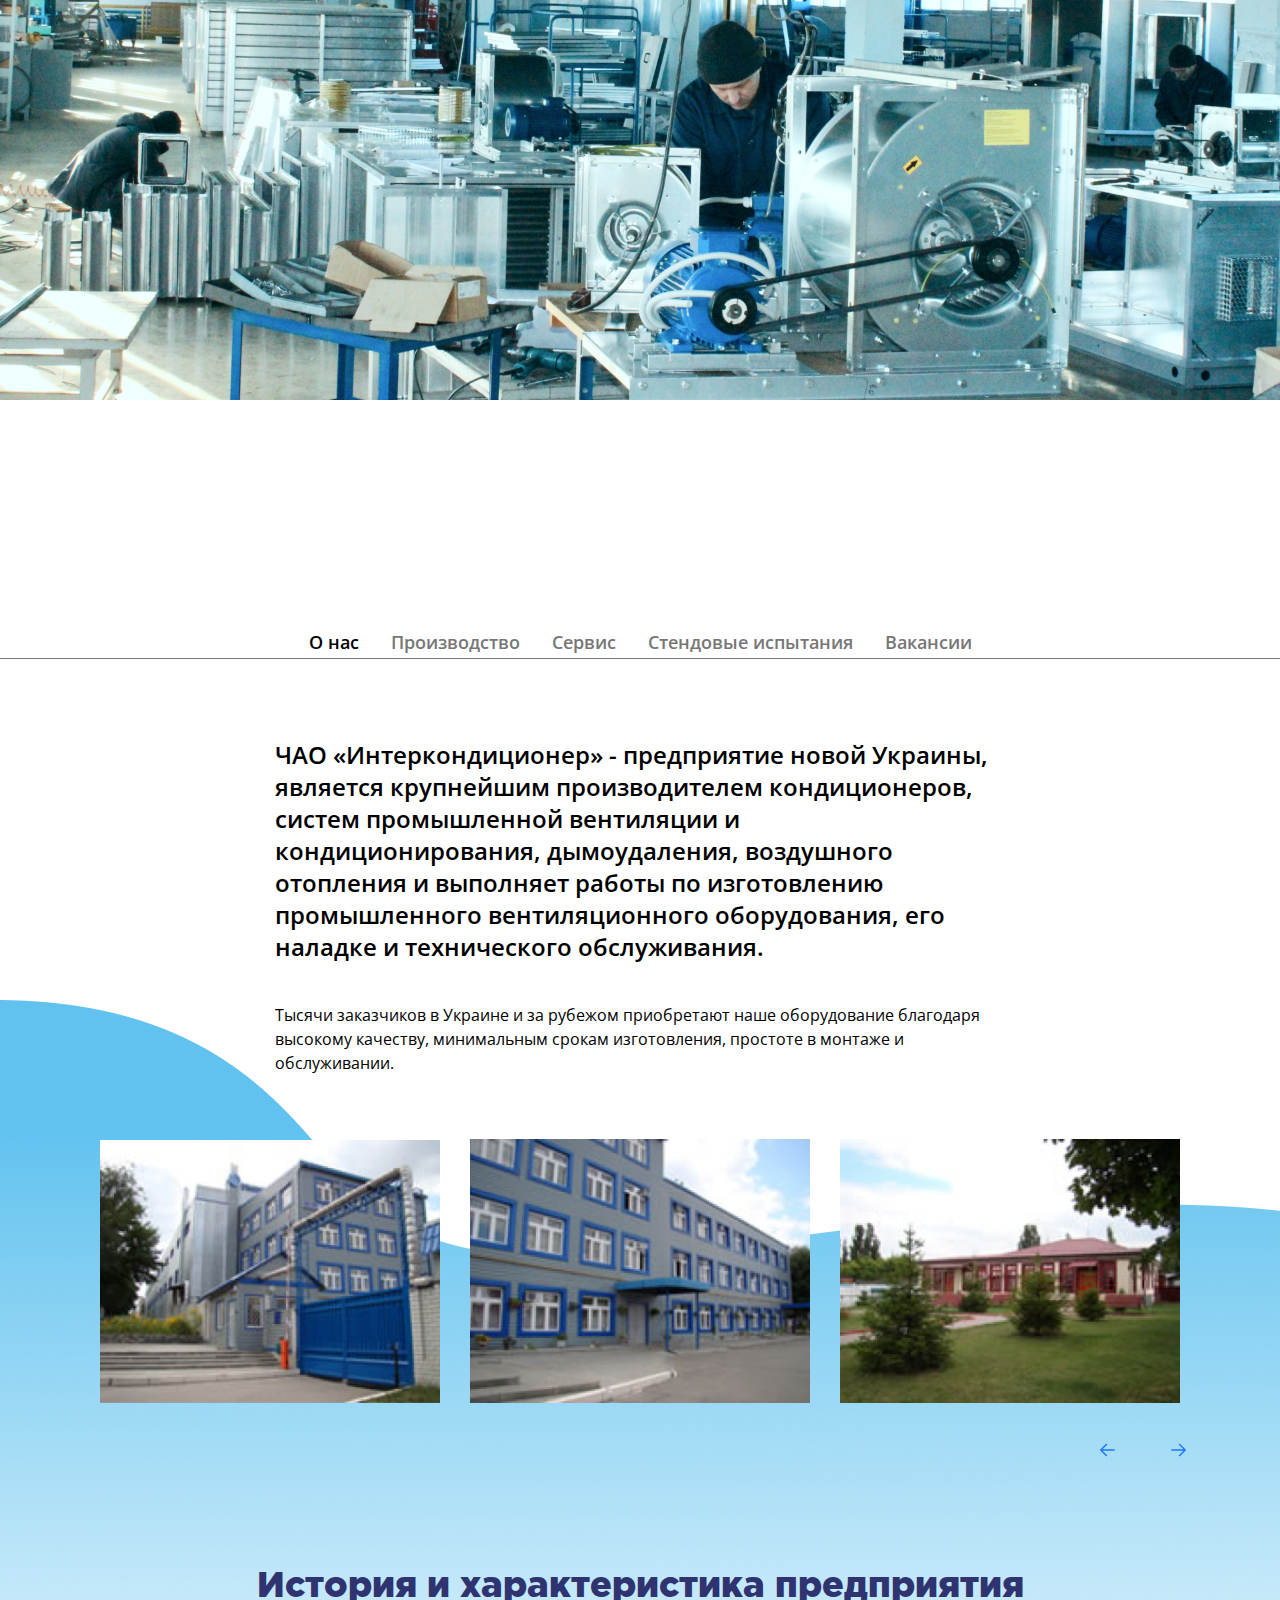
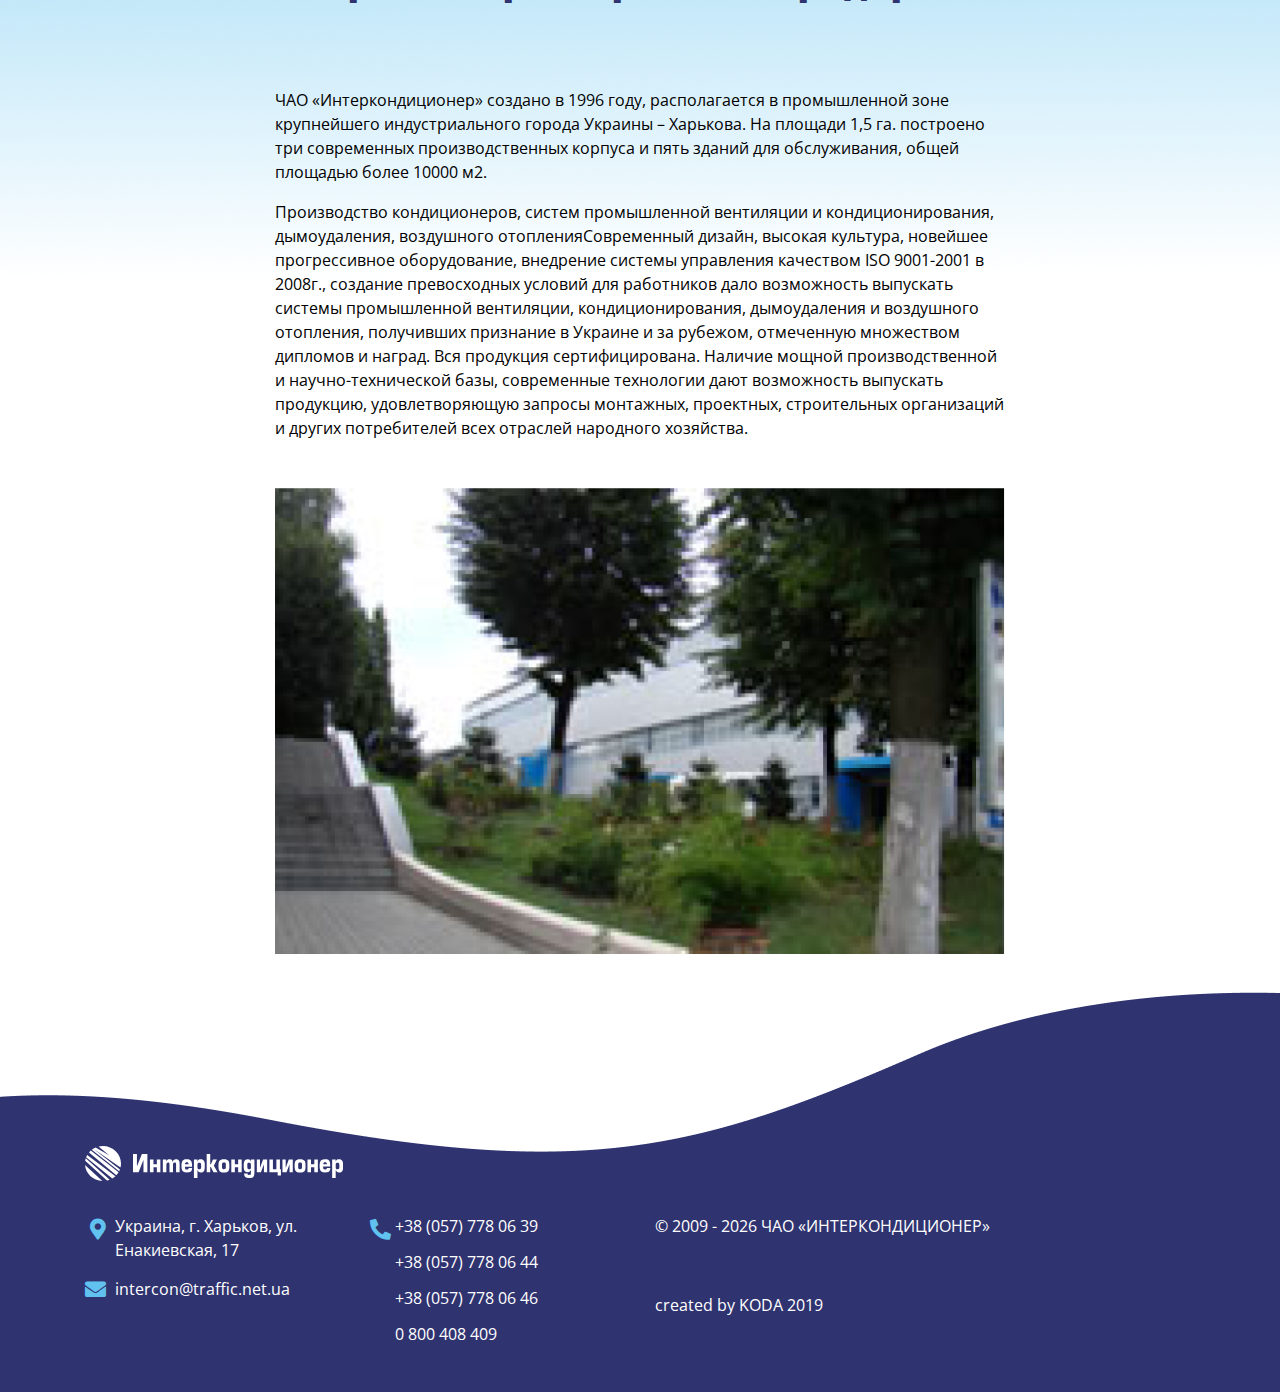
==== commit 6e7933ed: "video tag for the page about" ====
--- a/about.html
+++ b/about.html
@@ -15,7 +15,12 @@
 <body>
 <main class="about">
     <div class="about-banner">
+
+<!--        todo: hide img/video dynamically-->
         <img src="media/about-banner.png" alt="">
+        <div class="video-wrap">
+            <video loop muted autoplay src="media/video_1080p.mp4"></video>
+        </div>
     </div>
     <nav>
         <ul>
--- a/css/main.css
+++ b/css/main.css
@@ -1,2 +1,2 @@
-@charset "UTF-8";@import url("https://fonts.googleapis.com/css?family=Raleway:400,800&display=swap");@import url("https://fonts.googleapis.com/css?family=Open+Sans:300,400,700&display=swap");#preloader{min-height:100vh;display:-webkit-box;display:-ms-flexbox;display:flex;-webkit-box-pack:center;-ms-flex-pack:center;justify-content:center;-webkit-box-align:center;-ms-flex-align:center;align-items:center;background:#fff;z-index:99;position:fixed;width:100%}.infinity{width:120px;height:60px;position:relative}.infinity div,.infinity span{position:absolute}.infinity div{top:0;left:50%;width:60px;height:60px;-webkit-animation:rotate 6.9s linear infinite;animation:rotate 6.9s linear infinite}.infinity div span{left:-8px;top:50%;margin:-8px 0 0 0;width:16px;height:16px;display:block;background:#2F3370;-webkit-box-shadow:2px 2px 8px rgba(47, 51, 112, 0.09);box-shadow:2px 2px 8px rgba(47, 51, 112, 0.09);border-radius:50%;-webkit-transform:rotate(90deg);-ms-transform:rotate(90deg);transform:rotate(90deg);-webkit-animation:move 6.9s linear infinite;animation:move 6.9s linear infinite}.infinity div span:after,.infinity div span:before{content:'';position:absolute;display:block;border-radius:50%;width:14px;height:14px;background:inherit;top:50%;left:50%;margin:-7px 0 0 -7px;-webkit-box-shadow:inherit;box-shadow:inherit}.infinity div span:before{-webkit-animation:drop1 .8s linear infinite;animation:drop1 .8s linear infinite}.infinity div span:after{-webkit-animation:drop2 .8s linear infinite .4s;animation:drop2 .8s linear infinite .4s}.infinity div:nth-child(2){-webkit-animation-delay:-2.3s;animation-delay:-2.3s}.infinity div:nth-child(2) span{-webkit-animation-delay:-2.3s;animation-delay:-2.3s}.infinity div:nth-child(3){-webkit-animation-delay:-4.6s;animation-delay:-4.6s}.infinity div:nth-child(3) span{-webkit-animation-delay:-4.6s;animation-delay:-4.6s}.infinityChrome{width:128px;height:60px}.infinityChrome div{position:absolute;width:16px;height:16px;background:#2F3370;-webkit-box-shadow:2px 2px 8px rgba(47, 51, 112, 0.09);box-shadow:2px 2px 8px rgba(47, 51, 112, 0.09);border-radius:50%;-webkit-animation:moveSvg 6.9s linear infinite;animation:moveSvg 6.9s linear infinite;-webkit-filter:url(#goo);filter:url(#goo);-webkit-transform:scaleX(-1);-ms-transform:scaleX(-1);transform:scaleX(-1);offset-path:path("M64.3636364,29.4064278 C77.8909091,43.5203348 84.4363636,56 98.5454545,56 C112.654545,56 124,44.4117395 124,30.0006975 C124,15.5896556 112.654545,3.85282763 98.5454545,4.00139508 C84.4363636,4.14996252 79.2,14.6982509 66.4,29.4064278 C53.4545455,42.4803627 43.5636364,56 29.4545455,56 C15.3454545,56 4,44.4117395 4,30.0006975 C4,15.5896556 15.3454545,4.00139508 29.4545455,4.00139508 C43.5636364,4.00139508 53.1636364,17.8181672 64.3636364,29.4064278 Z")}.infinityChrome div:after,.infinityChrome div:before{content:'';position:absolute;display:block;border-radius:50%;width:14px;height:14px;background:inherit;top:50%;left:50%;margin:-7px 0 0 -7px;-webkit-box-shadow:inherit;box-shadow:inherit}.infinityChrome div:before{-webkit-animation:drop1 .8s linear infinite;animation:drop1 .8s linear infinite}.infinityChrome div:after{-webkit-animation:drop2 .8s linear infinite .4s;animation:drop2 .8s linear infinite .4s}.infinityChrome div:nth-child(2){-webkit-animation-delay:-2.3s;animation-delay:-2.3s}.infinityChrome div:nth-child(3){-webkit-animation-delay:-4.6s;animation-delay:-4.6s}.infinity{display:none}@-webkit-keyframes moveSvg{0%{offset-distance:0%}25%{background:#0085E6}75%{background:#61C2EF}to{offset-distance:100%}}@keyframes moveSvg{0%{offset-distance:0%}25%{background:#0085E6}75%{background:#61C2EF}to{offset-distance:100%}}@-webkit-keyframes rotate{50%{-webkit-transform:rotate(360deg);transform:rotate(360deg);margin-left:0}50.0001%,to{margin-left:-60px}}@keyframes rotate{50%{-webkit-transform:rotate(360deg);transform:rotate(360deg);margin-left:0}50.0001%,to{margin-left:-60px}}@-webkit-keyframes move{0%,50%{left:-8px}25%{background:#0085E6}75%{background:#61C2EF}50.0001%,to{left:auto;right:-8px}}@keyframes move{0%,50%{left:-8px}25%{background:#0085E6}75%{background:#61C2EF}50.0001%,to{left:auto;right:-8px}}@-webkit-keyframes drop1{to{-webkit-transform:translate(32px, 8px) scale(0);transform:translate(32px, 8px) scale(0)}}@keyframes drop1{to{-webkit-transform:translate(32px, 8px) scale(0);transform:translate(32px, 8px) scale(0)}}@-webkit-keyframes drop2{0%{-webkit-transform:translate(0, 0) scale(0.9);transform:translate(0, 0) scale(0.9)}to{-webkit-transform:translate(32px, -8px) scale(0);transform:translate(32px, -8px) scale(0)}}@keyframes drop2{0%{-webkit-transform:translate(0, 0) scale(0.9);transform:translate(0, 0) scale(0.9)}to{-webkit-transform:translate(32px, -8px) scale(0);transform:translate(32px, -8px) scale(0)}}.section1 .slick-initialized .slick-slide{display:-webkit-box;display:-ms-flexbox;display:flex}.top_banner_slider .banner{background-repeat:no-repeat;background-size:cover;background-position:center}.top_banner_slider .banner h1{color:#2F3370;max-width:500px;margin-bottom:45px}.top_banner_slider .banner p{font-size:18px;line-height:29px;max-width:598px}.top_banner_slider .banner .container{display:-webkit-box;display:-ms-flexbox;display:flex;-webkit-box-align:center;-ms-flex-align:center;align-items:center}.top_banner_slider .slick-dots{list-style:none;position:absolute;left:10px;top:30px;text-align:right;padding:0;margin:0}.top_banner_slider .slick-dots li button{width:55px;height:2px;background:#2F3370;-webkit-transition:all 0.5s;-o-transition:all 0.5s;transition:all 0.5s;display:inline-block;border:none;font-size:0px;line-height:3px;cursor:pointer}.top_banner_slider .slick-dots .slick-active button{width:40px;text-indent:-60px;line-height:0;font-size:18px;font-family:"Raleway", sans-serif;font-weight:800;color:#2F3370}.top_banner_slider_arrowsBox{position:absolute;left:10px;bottom:0}.top_banner_slider_arrowsBox .next_btn,.top_banner_slider_arrowsBox .prev_btn{height:120px;width:56px;background-repeat:no-repeat;background-position-x:center;-webkit-transition:background-color .2s;-o-transition:background-color .2s;transition:background-color .2s}.top_banner_slider_arrowsBox .next_btn:hover,.top_banner_slider_arrowsBox .prev_btn:hover{background-color:rgba(255, 255, 255, 0.7);cursor:pointer}.top_banner_slider_arrowsBox .next_btn{background-image:url("../media/Arrow_left.svg");background-position-y:0}.top_banner_slider_arrowsBox .prev_btn{background-image:url("../media/Arrow_right.svg");background-position-y:100%}.section-wrapper{background:url("../media/wave-bg.svg") #F5F5F5;padding-bottom:260px;position:relative;background-repeat:no-repeat;background-position:center bottom;background-size:contain}.home-catalog{padding:93px 15px}.home-catalog h1{color:#2F3370;margin-bottom:68px}.catalog-grid{display:-ms-grid;display:grid;grid-template-columns:repeat(3, 1fr);-ms-grid-columns:1fr 1fr 1fr;grid-gap:32px}.catalog-grid .card{font-size:18px;line-height:29px;background-color:white;border-radius:4px;-webkit-box-shadow:0 0 8px rgba(196, 196, 196, 0.5);box-shadow:0 0 8px rgba(196, 196, 196, 0.5);min-height:240px;text-align:center;position:relative;z-index:0;overflow:hidden;border:none}.catalog-grid .card:before{content:"";position:absolute;z-index:-1;top:-16px;right:-16px;background:-webkit-gradient(linear, left top, right top, from(#61C2EF), color-stop(50%, #ABE5FF));background:-webkit-linear-gradient(left, #61C2EF 0%, #ABE5FF 50%);background:-o-linear-gradient(left, #61C2EF 0%, #ABE5FF 50%);background:linear-gradient(90deg, #61C2EF 0%, #ABE5FF 50%);height:32px;width:32px;border-radius:32px;-webkit-transform:scale(1);-ms-transform:scale(1);transform:scale(1);-webkit-transform-origin:50% 50%;-ms-transform-origin:50% 50%;transform-origin:50% 50%;-webkit-transition:-webkit-transform 0.25s ease-out;transition:-webkit-transform 0.25s ease-out;-o-transition:transform 0.25s ease-out;transition:transform 0.25s ease-out;transition:transform 0.25s ease-out, -webkit-transform 0.25s ease-out}.catalog-grid .card:hover .go-corner{background:transparent}.catalog-grid .card:hover:before{-webkit-transform:scale(28);-ms-transform:scale(28);transform:scale(28)}.catalog-grid .card a{display:-webkit-box;display:-ms-flexbox;display:flex;-webkit-box-orient:vertical;-webkit-box-direction:normal;-ms-flex-direction:column;flex-direction:column;-webkit-box-align:center;-ms-flex-align:center;align-items:center;padding:15px;height:100%;height:available;height:-webkit-fill-available}.catalog-grid .card img{max-height:132px;height:132px;max-width:100%}.catalog-grid .card p{margin-top:10px;margin-bottom:0;font-weight:600;line-height:120%}.home-news h1{color:#2F3370}.news-flex{display:-webkit-box;display:-ms-flexbox;display:flex;-ms-flex-wrap:wrap;flex-wrap:wrap;margin-left:-32px}.news-flex .card{margin:0 0 32px 32px;width:calc(33.3333% - 32px)}.news-flex .card img{width:100%;height:240px;-o-object-fit:none;object-fit:none}.news-flex .card,.news-flex .card-sm{position:relative;background:#FFFFFF;-webkit-box-shadow:0 0 8px rgba(196, 196, 196, 0.5);box-shadow:0 0 8px rgba(196, 196, 196, 0.5);border-radius:4px;border:none}.news-flex .card-sm a,.news-flex .card a{padding:15px;height:100%}.news-flex .card-sm p,.news-flex .card p{line-height:29px;font-size:18px;font-weight:600;overflow:hidden;display:-webkit-box;-webkit-line-clamp:3;-webkit-box-orient:vertical}.news-flex .card-sm img,.news-flex .card img{margin-bottom:14px;max-width:100%;max-height:100%}.news-flex .card-sm span,.news-flex .card span{font-weight:300;line-height:26px;color:#7F899D}.news-flex .card-sm span.link--arrowed,.news-flex .card span.link--arrowed{margin-right:auto;margin-left:calc(100% - 30px);width:30px;height:30px}.news-flex .card-sm:hover .arrow-icon,.news-flex .card:hover .arrow-icon{-webkit-transform:translate3d(5px, 0, 0);transform:translate3d(5px, 0, 0)}.news-flex .card-sm:hover .arrow-icon--circle,.news-flex .card:hover .arrow-icon--circle{stroke-dashoffset:0}.news-flex .card-sm:hover p,.news-flex .card:hover p{color:#2F3370}.news-flex .card-column{margin:0 0 32px 32px;width:calc(33.3333% - 32px)}.news-flex .card-sm{min-height:calc(50% - 16px)}.news-flex .card-sm img{border-radius:50%;max-width:92px;max-height:92px;margin-bottom:0;margin-right:14px}.news-flex .card-sm:first-child{margin-bottom:32px}.news-flex .card-sm span.link--arrowed{position:absolute;bottom:20px;right:15px}.news-flex .card-sm a{display:-webkit-box;display:-ms-flexbox;display:flex;padding-bottom:35px}@-moz-document url-prefix(){.news-flex .card-sm p,.news-flex .card p{max-height:87px;overflow:hidden}}.link--arrowed{display:inline-block;height:2rem;line-height:2rem}.link--arrowed .arrow-icon{position:relative;top:-1px;-webkit-transition:-webkit-transform 0.3s ease;transition:-webkit-transform 0.3s ease;-o-transition:transform 0.3s ease;transition:transform 0.3s ease;transition:transform 0.3s ease, -webkit-transform 0.3s ease;vertical-align:middle}.link--arrowed .arrow-icon--circle{-webkit-transition:stroke-dashoffset .3s ease;-o-transition:stroke-dashoffset .3s ease;transition:stroke-dashoffset .3s ease;stroke-dasharray:95;stroke-dashoffset:95}.news-page-link{margin-top:48px;text-align:center;position:absolute;width:100%;z-index:1}.news-page-link .cta{position:relative;margin:auto;padding:19px 22px;-webkit-transition:all .2s ease;-o-transition:all .2s ease;transition:all .2s ease}.news-page-link .cta:before{content:"";position:absolute;top:8px;left:0;display:block;border-radius:30px;background:-webkit-gradient(linear, left top, right top, from(#0085E6), to(#61C2EF));background:-webkit-linear-gradient(left, #0085E6 0%, #61C2EF 100%);background:-o-linear-gradient(left, #0085E6 0%, #61C2EF 100%);background:linear-gradient(90deg, #0085E6 0%, #61C2EF 100%);width:48px;height:48px;-webkit-transition:all .3s ease;-o-transition:all .3s ease;transition:all .3s ease}.news-page-link .cta span{position:relative;font-size:14px;line-height:19px;letter-spacing:0.08em;text-transform:uppercase;vertical-align:middle;color:#2F3370}.news-page-link .cta img{position:relative;top:0;margin-left:10px;fill:none;stroke-linecap:round;stroke-linejoin:round;stroke-width:2;-webkit-transform:translateX(-5px);-ms-transform:translateX(-5px);transform:translateX(-5px);-webkit-transition:all .3s ease;-o-transition:all .3s ease;transition:all .3s ease}.news-page-link .cta:hover:before{width:100%}.news-page-link .cta:hover:before img{-webkit-transform:translateX(0);-ms-transform:translateX(0);transform:translateX(0)}.news-page-link .cta:active{-webkit-transform:scale(0.96);-ms-transform:scale(0.96);transform:scale(0.96)}@-moz-document url-prefix(){.news-grid .card p{max-height:84px;overflow:hidden}}.no-search-results h2{font-family:"Open Sans", sans-serif;font-size:24px;line-height:32px;text-align:center;text-transform:uppercase;color:#0085E6;max-width:460px;margin:0 auto 43px}.no-search-results .search-img{margin:72px auto;text-align:center}.catalog{background-color:#F5F5F5;padding-bottom:275px;position:relative}.catalog h1{margin-bottom:68px}.catalog h4{font-weight:600;margin-bottom:20px}#sidebar{background:#ffffff;color:#fff;position:-webkit-sticky;position:sticky;top:95px}#sidebar.shown{left:0;top:54px;z-index:2;width:100%}#sidebar ul.components{padding:0;margin:0;list-style-type:none}#sidebar ul.components>li{min-height:60px;position:relative;display:-webkit-box;display:-ms-flexbox;display:flex;-webkit-box-orient:vertical;-webkit-box-direction:normal;-ms-flex-direction:column;flex-direction:column;-webkit-box-pack:center;-ms-flex-pack:center;justify-content:center;-webkit-box-align:start;-ms-flex-align:start;align-items:flex-start;padding:0 34px 0 0}#sidebar ul.components>li>a{border-left:4px solid #FFFFFF;display:-webkit-box;display:-ms-flexbox;display:flex;-webkit-box-align:center;-ms-flex-align:center;align-items:center;width:100%}#sidebar ul.components>li.withDropMenu:after{content:url(../media/shevron.svg);position:absolute;top:calc(50% - 24px);right:3px;cursor:pointer;height:8px;display:inline-block;line-height:0;padding:20px 10px 30px}#sidebar ul.components>li.active-item,#sidebar ul.components>li:hover{background:#F9F9F9}#sidebar ul.components>li.active-item>a,#sidebar ul.components>li:hover>a{border-left:4px solid #0085E6}#sidebar ul.components>li.withDropMenu.opened:after{content:url(../media/shevron2_hover.svg);top:5px}#sidebar ul.components li.withDropMenu>a{position:relative;display:-webkit-box;display:-ms-flexbox;display:flex;-webkit-box-align:center;-ms-flex-align:center;align-items:center;width:available;width:-moz-available;width:-webkit-fill-available}#sidebar ul.components li.withDropMenu>a:after{content:'';position:absolute;right:0;top:15%;width:1px;height:70%;background-color:#222222;opacity:0.2}#sidebar ul.components li.withDropMenu.opened{background-color:#eeeeee}#sidebar ul.components li.withDropMenu.opened>a{border-left:4px solid #0085E6;color:#0085E6}#sidebar ul.components .drop-menu{padding:0;width:100%;display:none}#sidebar ul.components .drop-menu li{min-height:54px;display:-webkit-box;display:-ms-flexbox;display:flex;-webkit-box-align:center;-ms-flex-align:center;align-items:center;margin-right:-34px}#sidebar ul.components .drop-menu li.activeItem,#sidebar ul.components .drop-menu li:hover{background:#0085E6}#sidebar ul.components .drop-menu li.activeItem a,#sidebar ul.components .drop-menu li:hover a{color:#FFFFFF}#sidebar ul.components .drop-menu li a{font-weight:normal;color:#333333;font-size:14px;padding:19px 10px 11px 34px;width:100%}#sidebar ul.components .drop-menu.show{display:block}#sidebar>ul li a{font-weight:600;font-size:14px;color:#000000;padding:15px 0 15px 12px;min-height:60px}.filter-btn:not(.back-btn){display:-webkit-box;display:-ms-flexbox;display:flex;-webkit-box-align:center;-ms-flex-align:center;align-items:center;-webkit-box-pack:center;-ms-flex-pack:center;justify-content:center;margin:0 0 48px}.filter-btn:not(.back-btn) .fa-filter{margin-right:8px}#sidebar .back-btn{width:20px;height:15px;background:url("../media/Arrow-sm.svg") no-repeat;-webkit-transform:rotate(180deg);-ms-transform:rotate(180deg);transform:rotate(180deg);margin:20px 0 10px 16px}.catalog-item{background-color:#FFFFFF;border-radius:4px;-webkit-box-align:center;-ms-flex-align:center;align-items:center;padding:30px 15px;position:relative;margin-bottom:30px}.catalog-item img{max-width:100%;width:100%}.catalog-item span.link--arrowed{margin-right:auto;margin-left:calc(100% - 30px)}.catalog-item:hover{-webkit-box-shadow:0px 0px 12px rgba(196, 196, 196, 0.8);box-shadow:0px 0px 12px rgba(196, 196, 196, 0.8)}.catalog-item:hover .arrow-icon{-webkit-transform:translate3d(5px, 0, 0);transform:translate3d(5px, 0, 0)}.catalog-item:hover .arrow-icon--circle{stroke-dashoffset:0}.pagination{display:-webkit-box;display:-ms-flexbox;display:flex;-webkit-box-align:center;-ms-flex-align:center;align-items:center;-webkit-box-pack:center;-ms-flex-pack:center;justify-content:center;margin-top:18px;z-index:1;position:absolute;bottom:190px;width:100%}.pagination .next-page,.pagination .prev-page{width:30px;height:20px;background:url("../media/arrow_left_default.svg") no-repeat center;-webkit-transition:all .2s;-o-transition:all .2s;transition:all .2s}.pagination .next-page:hover,.pagination .prev-page:hover{background:url("../media/arrow_left_default_hover.svg") no-repeat center}.pagination .next-page{-webkit-transform:rotate(180deg);-ms-transform:rotate(180deg);transform:rotate(180deg);-webkit-transform-origin:center;-ms-transform-origin:center;transform-origin:center}.pagination span{height:24px;width:24px;border-radius:50%;margin:0 3px;text-align:center;display:inline-block}.pagination span a{color:#2F3370}.pagination span.current{background:-webkit-gradient(linear, left top, right top, from(#0085E6), to(#61C2EF));background:-webkit-linear-gradient(left, #0085E6 0%, #61C2EF 100%);background:-o-linear-gradient(left, #0085E6 0%, #61C2EF 100%);background:linear-gradient(90deg, #0085E6 0%, #61C2EF 100%);color:#FFFFFF}.cat-downloads img{max-width:120px}.cat-downloads .gradient-btn{margin-right:20px}.product{padding-bottom:275px;position:relative;-webkit-user-select:none;-moz-user-select:none;-ms-user-select:none;user-select:none}.product h1{margin-bottom:40px}.product .back-btn{margin-top:48px;text-align:right}.product .back-btn .cta{position:relative;margin:auto;padding:19px 22px;-webkit-transition:all .2s ease;-o-transition:all .2s ease;transition:all .2s ease}.product .back-btn .cta:before{content:"";position:absolute;top:8px;right:0;display:block;border-radius:30px;background:-webkit-gradient(linear, left top, right top, from(#0085E6), to(#61C2EF));background:-webkit-linear-gradient(left, #0085E6 0%, #61C2EF 100%);background:-o-linear-gradient(left, #0085E6 0%, #61C2EF 100%);background:linear-gradient(90deg, #0085E6 0%, #61C2EF 100%);width:48px;height:48px;-webkit-transition:all .3s ease;-o-transition:all .3s ease;transition:all .3s ease}.product .back-btn .cta span{position:relative;font-size:14px;line-height:19px;letter-spacing:0.08em;text-transform:uppercase;vertical-align:middle;color:#2F3370}.product .back-btn .cta img{position:relative;top:0;margin-left:10px;fill:none;stroke-linecap:round;stroke-linejoin:round;stroke-width:2;-webkit-transform:translateX(-5px);-ms-transform:translateX(-5px);transform:translateX(-5px);-webkit-transition:all .3s ease;-o-transition:all .3s ease;transition:all .3s ease}.product .back-btn .cta:hover:before{width:100%}.product .back-btn .cta:hover:before img{-webkit-transform:translateX(0);-ms-transform:translateX(0);transform:translateX(0)}.product .back-btn .cta:active{-webkit-transform:scale(0.96);-ms-transform:scale(0.96);transform:scale(0.96)}.product-description{margin:60px auto 0}.product-description .nav-tabs{border:none;width:-webkit-max-content;width:-moz-max-content;width:max-content;margin:0 auto;background:rgba(97, 194, 239, 0.5)}.product-description .nav-tabs .nav-link{border:none;border-top:4px solid transparent;color:#555555;letter-spacing:0.04em;font-size:16px;text-transform:uppercase;font-weight:600;border-radius:0;-webkit-transition:all .2s;-o-transition:all .2s;transition:all .2s}.product-description .nav-tabs .nav-link.active{border-top:4px solid #0085E6;color:#000;background-color:transparent}.product-description .nav-tabs .nav-link:hover{border-top:4px solid #0085E6}.tab-content{margin-top:34px}.tab-content h3{font-weight:600;line-height:27px;color:#222222}.tab-content img{max-width:100%}.tab-content table{width:100%}.tab-content table tr{height:80px;border-bottom:1px solid #C4C4C4}.tab-content table tr:last-child{border-bottom:none}.tab-content table tr td:first-child{width:55%}.tab-content table .gradient-btn{margin-right:6px;float:right}.tab-content table .gradient-btn a{color:#FFFFFF}.tab-content table .border-btn{float:right}.tab-content table .border-btn a{color:#2F3370}.short-descr{font-weight:600;font-size:18px;line-height:27px;color:#222222;margin-bottom:0}.product .preview-slider img{max-width:100%}.product .preview-slider .slick-track{display:-webkit-box!important;display:-ms-flexbox!important;display:flex!important}.product .preview-slider .slick-slide{display:-webkit-box;display:-ms-flexbox;display:flex;-webkit-box-align:center;-ms-flex-align:center;align-items:center;-webkit-box-pack:center;-ms-flex-pack:center;justify-content:center;height:inherit!important}.product .thumb-slider{margin-top:26px}.product .thumb-slider img{max-width:100%}.product .thumb-slider .slick-track{margin-left:-32px;display:-webkit-box!important;display:-ms-flexbox!important;display:flex!important}.product .thumb-slider .slick-slide{margin-left:32px;border:1px solid #C4C4C4;height:inherit;display:-webkit-box;display:-ms-flexbox;display:flex;-webkit-box-align:center;-ms-flex-align:center;align-items:center}.product .thumb-slider .slick-slide.slick-current,.product .thumb-slider .slick-slide:hover{border:1px solid #0085E6}.banner_paginator{display:-webkit-box;display:-ms-flexbox;display:flex;margin-top:30px;-webkit-box-pack:end;-ms-flex-pack:end;justify-content:flex-end}.banner_paginator .next,.banner_paginator .prev{cursor:pointer}.banner_paginator .next:hover .arrow-icon,.banner_paginator .prev:hover .arrow-icon{-webkit-transform:translate3d(5px, 0, 0);transform:translate3d(5px, 0, 0)}.banner_paginator .next:hover .arrow-icon--circle,.banner_paginator .prev:hover .arrow-icon--circle{stroke-dashoffset:0}.banner_paginator .next:hover p,.banner_paginator .prev:hover p{color:#2F3370}.banner_paginator .prev{-webkit-transform:rotate(180deg);-ms-transform:rotate(180deg);transform:rotate(180deg);-webkit-transform-origin:center;-ms-transform-origin:center;transform-origin:center;margin-right:40px;margin-top:2px}.product .accordion>.card{border-radius:0;border:none}.product .accordion>.card .card-header{border:none;border-radius:0;border-bottom:1px solid #ffffff;margin-bottom:0;padding:0}.product .accordion>.card .card-header .btn{background:rgba(97, 194, 239, 0.5);font-weight:600;font-size:14px;line-height:21px;color:#000000;letter-spacing:0.4em;text-transform:uppercase;width:100%;height:100%;text-align:left;padding:15px;border-radius:0;position:relative}.product .accordion>.card .card-header .btn:hover{text-decoration:none}.product .accordion>.card .card-header .btn:focus{-webkit-box-shadow:none;box-shadow:none}.product .accordion>.card .card-header .btn[aria-expanded=true]{background:#0085E6;color:#FFFFFF}.product .accordion>.card .card-header .btn[aria-expanded=true]:after{content:url(../media/shevron2_active.svg)}.product .accordion>.card .card-header .btn:after{content:url(../media/shevron.svg);position:absolute;top:10px;right:20px}.news{background:#F5F5F5;position:relative}.news-item{position:relative}.news-item h1{text-align:center;margin-bottom:62px;padding-top:87px}.news-item .news-date{color:#7F899D;font-size:18px;margin-bottom:30px}.news-item .news-descr{font-weight:600;font-size:24px;color:#222222;margin-bottom:44px}.news-item .news-descr img{display:block;margin:34px auto 0;width:100%;max-width:100%}.news-item .back-btn{margin-top:80px;text-align:right}.news-item .back-btn .cta{position:relative;margin:auto;padding:19px 22px;-webkit-transition:all .2s ease;-o-transition:all .2s ease;transition:all .2s ease}.news-item .back-btn .cta:before{content:"";position:absolute;top:8px;right:0;display:block;border-radius:30px;background:-webkit-gradient(linear, left top, right top, from(#0085E6), to(#61C2EF));background:-webkit-linear-gradient(left, #0085E6 0%, #61C2EF 100%);background:-o-linear-gradient(left, #0085E6 0%, #61C2EF 100%);background:linear-gradient(90deg, #0085E6 0%, #61C2EF 100%);width:48px;height:48px;-webkit-transition:all .3s ease;-o-transition:all .3s ease;transition:all .3s ease}.news-item .back-btn .cta span{position:relative;font-size:14px;line-height:19px;letter-spacing:0.08em;text-transform:uppercase;vertical-align:middle;color:#2F3370}.news-item .back-btn .cta img{position:relative;top:0;margin-left:10px;fill:none;stroke-linecap:round;stroke-linejoin:round;stroke-width:2;-webkit-transform:translateX(-5px);-ms-transform:translateX(-5px);transform:translateX(-5px);-webkit-transition:all .3s ease;-o-transition:all .3s ease;transition:all .3s ease}.news-item .back-btn .cta:hover:before{width:100%}.news-item .back-btn .cta:hover:before img{-webkit-transform:translateX(0);-ms-transform:translateX(0);transform:translateX(0)}.news-item .back-btn .cta:active{-webkit-transform:scale(0.96);-ms-transform:scale(0.96);transform:scale(0.96)}.news-item .gradient-btn{width:166px}.news-item .gradient-btn .fas{color:#FFFFFF;font-size:28px;margin-right:15px}.news-img .slick-slide{border:none}.news-img .slick-slide:focus{outline:none}.news-img img{max-width:100%;padding:0 15px;width:100%;height:232px;-o-object-fit:cover;object-fit:cover}.news-img .slick-dots{list-style-type:none;display:-webkit-box;display:-ms-flexbox;display:flex;-webkit-box-align:center;-ms-flex-align:center;align-items:center;-webkit-box-pack:center;-ms-flex-pack:center;justify-content:center;margin-top:30px;padding:0}.news-img .slick-dots li{display:inline-block;margin:0 10px}.news-img .slick-dots li button{border:none;width:4px;height:4px;background:#61C2EF;font-size:0;padding:0;border-radius:50%}.about nav{min-height:103px;border-bottom:1px solid #777777;margin-bottom:80px;display:-webkit-box;display:-ms-flexbox;display:flex;-webkit-box-align:end;-ms-flex-align:end;align-items:flex-end;-webkit-box-pack:center;-ms-flex-pack:center;justify-content:center}.about nav ul{list-style-type:none;text-align:center;margin-bottom:0;padding:0}.about nav ul li{display:inline-block;margin:0 5px}.about nav ul li.active a{color:#000000}.about nav ul li a{font-size:18px;font-weight:600;line-height:32px;color:#777777;position:relative;padding:0 9px}.about nav ul li a:before{content:"";position:absolute;width:100%;height:4px;bottom:-6px;left:0;background-color:#61C2EF;visibility:hidden;-webkit-transform:scaleX(0);-ms-transform:scaleX(0);transform:scaleX(0);-webkit-transition:all 0.2s cubic-bezier(1, 0.25, 0, 0.75);-o-transition:all 0.2s cubic-bezier(1, 0.25, 0, 0.75);transition:all 0.2s cubic-bezier(1, 0.25, 0, 0.75)}.about nav ul li a:hover:before{visibility:visible;-webkit-transform:scaleX(1);-ms-transform:scaleX(1);transform:scaleX(1)}.about nav ul li a:hover{text-decoration:none}.about h2{margin-bottom:40px}.about h1{text-align:center;margin:93px 0 80px}.about img{width:100%;margin:0 auto}.about-slider{margin-top:48px}.about-slider .slick-track{display:-webkit-box;display:-ms-flexbox;display:flex}.about-slider .slick-slide{padding:0 15px;min-height:100%;height:auto}.about-slider .slick-slide img{-o-object-fit:cover;object-fit:cover;height:100%;width:100%}.about-slider .slick-dots{list-style-type:none;display:-webkit-box;display:-ms-flexbox;display:flex;-webkit-box-align:center;-ms-flex-align:center;align-items:center;-webkit-box-pack:center;-ms-flex-pack:center;justify-content:center;margin-top:30px;padding:0}.about-slider .slick-dots li{display:inline-block;margin:0 10px}.about-slider .slick-dots li.slick-active button{background:#0085E6}.about-slider .slick-dots li button{border:none;width:4px;height:4px;background:#61C2EF;font-size:0;padding:0;border-radius:50%}.history img{margin-top:30px}.program{background:#F5F5F5}.program .program-descr-wrap{background:#FFFFFF;-webkit-box-shadow:0 0 8px rgba(196, 196, 196, 0.5);box-shadow:0 0 8px rgba(196, 196, 196, 0.5);border-radius:4px;padding:50px 30px 65px}.program .program-descr-wrap ul{list-style-type:none;padding:0;margin-bottom:22px}.program .program-descr-wrap ul li:before{content:"•";color:#61C2EF;margin-right:5px}.program h1{text-align:left;margin-bottom:80px}.program h2{margin-bottom:40px}.program .gradient-btn{height:40px}.program .gradient-btn a{font-size:14px}.program h4{font-weight:600}.program .border-btn{width:-webkit-max-content;width:-moz-max-content;width:max-content;height:40px;padding-top:6px}.program .border-btn a{font-size:14px}.design-pr{display:-ms-grid;display:grid;grid-template-columns:2fr 1fr 1fr;-ms-grid-columns:2fr 1fr 1fr;-ms-grid-rows:1fr;grid-template-rows:1fr;grid-gap:32px}.design-pr .border-btn a{color:#2F3370}.program-descr-wrap table{width:100%}.program-descr-wrap table tr{height:80px;border-bottom:1px solid #C4C4C4}.program-descr-wrap table tr:last-child{border-bottom:none}.program-descr-wrap table tr td:first-child{width:55%}.program-descr-wrap table .gradient-btn{height:40px;margin-right:6px;float:right}.program-descr-wrap table .gradient-btn a{color:#FFFFFF}.program-descr-wrap table .border-btn{width:142px;float:right}.program-descr-wrap table .border-btn a{color:#2F3370}.certificates{position:relative;background:#F5F5F5}.certificates h1{margin-bottom:68px}.docs-grid{display:-ms-grid;display:grid;grid-template-columns:repeat(2, 1fr);-ms-grid-columns:1fr 1fr;grid-gap:30px}.docs-grid .card{-webkit-box-shadow:0 0 8px rgba(196, 196, 196, 0.5);box-shadow:0 0 8px rgba(196, 196, 196, 0.5);border:none;border-radius:4px;padding:19px 15px 17px;display:-webkit-box;display:-ms-flexbox;display:flex;-webkit-box-orient:horizontal;-webkit-box-direction:normal;-ms-flex-direction:row;flex-direction:row}.docs-grid .card a{height:-webkit-max-content;height:-moz-max-content;height:max-content}.docs-grid .card img{max-width:243px}.docs-grid p{color:#2F3370;font-weight:600;font-size:18px;line-height:27px;margin-left:16px}.contacts .common-contacts{background:#F5F5F5;padding-bottom:80px}.contacts .personal-contacts{padding-top:71px}.contacts .personal-contacts ul{padding:0;margin:0;list-style-type:none;font-weight:600;line-height:40px}.contacts .personal-contacts p{margin:20px 0 15px;color:#555555}.contacts h2{margin:45px 0 0}.contacts .contact-form{position:static;display:-webkit-box;display:-ms-flexbox;display:flex;max-width:none}.contacts .contact-form form{width:100%}.contacts .map-wrap{margin-top:71px;height:600px}.contacts .map-wrap .container{display:-webkit-box;display:-ms-flexbox;display:flex;-webkit-box-pack:center;-ms-flex-pack:center;justify-content:center;height:100%}.contacts .map-wrap .container iframe{height:100%;width:100%}.contacts-col{font-size:16px;line-height:32px}.contacts-col .address{margin:57px 0 40px}.contacts-col .note{color:#555555;font-size:12px}.tel-list{padding:0;list-style-type:none;margin:0;font-weight:bold}.offices{background:#F5F5F5}.offices h1{margin-bottom:77px}.offices h2{margin-bottom:35px}.offices ul{list-style-type:none;margin:0;padding:0}.offices .contact-person{margin-top:30px}.offices .map-wrap{margin-top:71px;height:600px;width:1000%}.offices .map-wrap .container{display:-webkit-box;display:-ms-flexbox;display:flex;-webkit-box-pack:center;-ms-flex-pack:center;justify-content:center;height:100%;overflow-y:hidden}.offices .map-wrap .container iframe{height:100%;width:100%;margin-top:-46px;border:none}@media (max-width:320px){header .contact-form{display:block;position:fixed;bottom:0;top:68px;overflow:auto;height:auto}header .contact-form .download-file,header .contact-form .form-item{width:100%}}@media (max-width:575.98px){main .contact-form .form-item{width:280px}.program h1{padding-top:26px}.news-item h1{padding-top:26px}.news h1{padding-top:26px}body h1{font-size:20px!important;line-height:23px!important}.home-catalog .catalog-grid{-ms-grid-columns:1fr;grid-template-columns:1fr}.section-wrapper{padding-bottom:160px}body footer{padding-top:31px}body footer .phones{margin-left:30px;margin-top:16px}body footer .phones:before{left:17px}body footer .phones a{width:-webkit-max-content;width:-moz-max-content;width:max-content}body footer:before{display:none}body footer .footer-logo{position:static;margin:0 0 23px}.pagination{position:static}main{padding-bottom:64px}.about-slider-arrows{display:none}body .program h1{margin-bottom:44px}body .program .program-descr-wrap{padding:35px 15px 40px}body .program h2{margin-bottom:30px}body .certificates h1{margin-bottom:44px}body .certificates .docs-grid p{font-size:12px;line-height:18px}body .certificates .docs-grid .card img{max-height:248px}.top_banner_slider_arrowsBox{display:none}header .contact-form{padding:45px 10px 60px 10px;overflow-y:auto;max-height:calc(100vh - 100px);width:100vw}header .contact-form p{margin-bottom:5px}.search-wrap .search-line input{min-width:250px}.map-wrap{height:320px!important}.tab-content table tr{display:-webkit-box;display:-ms-flexbox;display:flex;-ms-flex-wrap:wrap;flex-wrap:wrap;height:auto;padding-bottom:15px}.tab-content table tr td:first-child{display:block;-webkit-box-flex:1;-ms-flex-positive:1;flex-grow:1;width:100%!important;margin-bottom:10px}.tab-content table tr td:nth-child(2){display:inline-block;-webkit-box-flex:0.5;-ms-flex-positive:0.5;flex-grow:0.5}.tab-content table tr td:nth-child(2) .gradient-btn{float:left}.tab-content table tr td:last-child{display:inline-block;-ms-flex-item-align:end;align-self:flex-end;-webkit-box-flex:0.5;-ms-flex-positive:0.5;flex-grow:0.5}.cat-downloads tr{display:-webkit-box;display:-ms-flexbox;display:flex;-webkit-box-orient:vertical;-webkit-box-direction:normal;-ms-flex-direction:column;flex-direction:column}.cat-downloads tr .gradient-btn{margin-right:0;margin-bottom:10px;font-size:12px;height:30px;padding:0 10px}.cat-downloads tr .border-btn{font-size:12px;height:30px;padding:6px 10px}.program-descr .border-btn{display:none}.program-descr-wrap table tr td:first-child{word-break:break-word}.program-descr-wrap table .gradient-btn{font-size:12px;height:30px;padding:0 10px}}@media (max-width:767.98px){body .product-description-sm .tab-content table tr td:first-child{width:auto}body .product-description-sm .tab-content table .gradient-btn{font-size:12px;height:30px;padding:0 10px}body .product-description-sm .tab-content table .border-btn{height:30px;padding:6px 10px;font-size:12px}body #anchor{width:40px;height:40px;bottom:50px}body #anchor img{max-width:20px}main .breadcrumb{margin-bottom:43px}main .contact-form{padding:39px 0 48px 0}main .contact-form .form-item{max-width:none}.news-item .gradient-btn{margin-bottom:55px}.news-item p{font-size:14px;line-height:21px}.news-item .news-date{font-size:15px}.news-descr p{font-size:16px;line-height:24px}.catalog-grid{-ms-grid-columns:1fr 1fr;grid-template-columns:1fr 1fr}.about nav{display:none}.about h1{margin:0 0 49px}.about h2{margin-top:60px;font-size:18px}.history{padding-top:40px}.about{background:-webkit-gradient(linear, left top, left bottom, from(rgba(97, 194, 239, 0.4)), color-stop(44.6%, rgba(255, 255, 255, 0.4)));background:-webkit-linear-gradient(top, rgba(97, 194, 239, 0.4) 0%, rgba(255, 255, 255, 0.4) 44.6%);background:-o-linear-gradient(top, rgba(97, 194, 239, 0.4) 0%, rgba(255, 255, 255, 0.4) 44.6%);background:linear-gradient(180deg, rgba(97, 194, 239, 0.4) 0%, rgba(255, 255, 255, 0.4) 44.6%)}main .docs-grid{-ms-grid-columns:1fr;grid-template-columns:1fr}.contacts h2{margin-top:40px}.contacts .map-wrap{margin-top:61px}.contacts .personal-contacts{padding-top:20px}#sidebar{position:fixed;left:-150vw;-webkit-transition:.3s;-o-transition:.3s;transition:.3s;bottom:0;overflow-y:auto}#sidebar li.withDropMenu:hover>a:after{display:none}.home-news{background:-webkit-gradient(linear, left top, left bottom, from(#61C2EF), to(#FFFFFF));background:-webkit-linear-gradient(top, #61C2EF 0%, #FFFFFF 100%);background:-o-linear-gradient(top, #61C2EF 0%, #FFFFFF 100%);background:linear-gradient(180deg, #61C2EF 0%, #FFFFFF 100%);padding-top:56px}.home-news h1{margin-bottom:40px}.home-news .news-flex,.news .news-flex{margin-left:0}.home-news .card-column,.news .card-column{-webkit-box-orient:vertical;-webkit-box-direction:normal;-ms-flex-direction:column;flex-direction:column}.home-news .card,.home-news .card-sm,.news .card,.news .card-sm{width:100%!important;margin:0 0 30px 0!important}header .header-btm .logo-sm{display:block}header .header-btm .drop-menu ul a{white-space:normal}header .dropdown-item{white-space:normal}.home-catalog{padding:60px 15px}.home-catalog h1{margin-bottom:43px}.cat-downloads{text-align:center}.cat-downloads h4{margin:20px 0}.cat-downloads table{margin:0 auto}body .offices h2{margin-bottom:21px;margin-top:48px}body .offices h1{margin-bottom:0}body .contacts .map-wrap,body .offices .map-wrap{height:435px}}@media (max-width:991.98px){body .offices h2{margin-bottom:25px;margin-top:60px}.news-item h1{padding-top:55px}main h1{font-size:30px;line-height:45px}main h2{font-size:20px;line-height:30px}.design-pr{-ms-grid-columns:2fr 1fr;grid-template-columns:2fr 1fr;grid-gap:15px}.design-pr span{max-width:100%;word-break:break-word}.design-pr .md-none{display:none}.program-descr .md-none{display:none}body footer .footer-info{margin-top:40px;text-align:center}body footer .footer-info span:first-child{margin-bottom:44px}body footer:before{background-position-x:25%}.docs-grid .card{-webkit-box-orient:vertical;-webkit-box-direction:normal;-ms-flex-direction:column;flex-direction:column}.docs-grid .review-thumb{text-align:center}.docs-grid p{margin-left:0;margin-top:30px;font-size:14px;line-height:21px}.catalog-item p{display:none}.product h1{margin-bottom:52px}.product .short-descr{font-size:16px;line-height:24px}.product .short-descr p{margin-bottom:49px}.product .tab-content{margin-top:18px}.product-description{display:none}.news-item{padding-bottom:120px;z-index:2}.news-item .gradient-btn{margin-bottom:55px}.news-img img{height:224px}.program h1{margin-bottom:48px}.certificates h1{margin-bottom:48px}.certificates .docs-grid .card{padding:30px 15px 14px}.header-btm #ask-btn{background:none;position:relative;width:30px;height:30px;margin-right:15px}.header-btm #ask-btn span{display:none}.header-btm #ask-btn:after{content:url("../media/question.svg");position:absolute;display:inline-block;top:3px;cursor:pointer}.header-btm .phones-block:before{color:#2F3370}.header-btm .phones-block .more_btn{background:none;margin-left:-23px}header .header-btm .container{-webkit-box-pack:end;-ms-flex-pack:end;justify-content:flex-end}header .header-btm .container .logo,header .header-btm .container .logo-sm{margin-right:auto}.header-btm .open-search{margin-right:20px}header .phones-popup{right:-150px}.news h1{padding-top:43px}.program h1{padding-top:43px}}@media (max-width:1199.98px){.top_banner_slider .banner img{width:100%}header .header-btm .navbar-collapse{position:fixed;overflow-y:scroll;top:0;bottom:0;right:0;z-index:10;background-color:#FFFFFF;-webkit-box-shadow:0 0 8px #C4C4C4;box-shadow:0 0 8px #C4C4C4;border-radius:4px;height:95vh;padding-bottom:34px}header .header-btm .navbar-collapse .nav{-webkit-box-orient:vertical;-webkit-box-direction:normal;-ms-flex-direction:column;flex-direction:column}header .header-btm .navbar-collapse .nav .nav-item .nav-link{border-left:4px solid #FFFFFF}header .header-btm .navbar-collapse .nav .nav-item .nav-link:after{right:-20px}header .header-btm .navbar-collapse .nav .nav-item .nav-link.active{border-left:4px solid #61C2EF}header .header-btm .navbar-collapse .nav .nav-item .nav-link.active:after{content:url("../media/shevron2_hover.svg")}header .header-btm .drop-menu{position:static;height:0;overflow:hidden;padding:0;margin-left:37px}header .header-btm .drop-menu ul{display:none}header .header-btm .drop-menu.with-columns{-webkit-box-orient:vertical;-webkit-box-direction:normal;-ms-flex-direction:column;flex-direction:column}header .header-btm .drop-menu.show{height:auto}header .header-btm .drop-menu .dropdown-item{display:table;width:auto;margin-right:45px}header .header-btm .nav-item:hover:after{display:none}header .header-btm nav{-webkit-box-ordinal-group:4;-ms-flex-order:3;order:3}.openSubmenu{width:45px;height:25px;background:url("../media/shevron.svg") no-repeat center;display:inline-block;cursor:pointer;float:right;margin-top:-27px}.openSubmenu.opened{background:url("../media/shevron2_hover.svg") no-repeat center}.header-top{display:none}.contacts-col{margin-bottom:60px}.contact-form{margin:0 auto}.news-flex .card{width:calc(50% - 32px)}.news-flex .card-column{width:100%;display:-webkit-box;display:-ms-flexbox;display:flex;margin-left:0}.news-flex .card-column .card-sm{width:calc(50% - 32px);margin-left:32px}.news-flex .card-column .card-sm:first-child{margin-bottom:0}header .location{margin-left:20px;margin-top:23px;margin:20px 0 20px 20px;color:#F5F5F5}header .location a.active{color:#0085E6}header{position:fixed;top:0;left:0;width:100%;z-index:10}main{margin-top:68px}}@media (max-width:1600px){body #anchor{right:5vw}}@media (min-width:576px){main{padding-bottom:260px}}@media (min-width:768px){.catalog .filter-btn{display:none}.about{background:url("../media/about_bg.png") no-repeat;background-position-x:50%;background-position-y:1000px}}@media (min-width:992px){.news-item h1{padding-top:87px}.offices .row{margin-bottom:80px}.product-description-sm{display:none}.news-item .gradient-btn{margin-top:65px}}@media (min-width:1200px){main.withTopMargin{margin-top:140px}.top_banner_slider .banner img{height:100%;width:100%}.openSubmenu{display:none}header .header-btm .drop-menu.with-columns{display:-webkit-box;display:-ms-flexbox;display:flex}header .header-btm .nav{margin-left:-15px}header .header-btm .nav-item{position:relative;padding:14px 0 5px}header .header-btm .nav-item.withSubmenu:hover .nav-link:after{content:url("../media/shevron2_hover.svg")!important}header .header-btm .nav-item:hover .drop-menu{visibility:visible;opacity:1;z-index:1;-webkit-transform:translateY(0%);-ms-transform:translateY(0%);transform:translateY(0%)}header .header-btm .nav-item:hover .nav-link{color:#0085E6}header .header-btm .nav-item:hover:after{left:0;right:auto;width:100%}header .header-btm .nav-item:after{content:'';position:absolute;height:4px;background:#0085E6;top:calc(100% - 2px);-webkit-transition:all 0.2s ease-in-out;-o-transition:all 0.2s ease-in-out;transition:all 0.2s ease-in-out;right:0;width:0;z-index:2}header .header-btm .nav-item.current-link .nav-link{color:#0085E6;padding-bottom:16px}header .header-btm .nav-item.current-link:after{content:'';position:absolute;height:4px;background:#0085E6;top:calc(100% - 2px);-webkit-transition:all 0.2s ease-in-out;-o-transition:all 0.2s ease-in-out;transition:all 0.2s ease-in-out;left:0;right:auto;width:100%;z-index:2}header .header-btm .drop-menu{padding:30px 0;-webkit-box-shadow:0 3px 8px #C4C4C4;box-shadow:0 3px 8px #C4C4C4;border-radius:4px;visibility:hidden;opacity:0;position:absolute;top:100%;left:0;-webkit-transform:translateY(-2em);-ms-transform:translateY(-2em);transform:translateY(-2em);-webkit-transition:visibility 0s linear 0.5s, color 0.2s 0.5s, -webkit-transform 0.5s ease-in 0s;transition:visibility 0s linear 0.5s, color 0.2s 0.5s, -webkit-transform 0.5s ease-in 0s;-o-transition:transform 0.5s ease-in 0s, visibility 0s linear 0.5s, color 0.2s 0.5s;transition:transform 0.5s ease-in 0s, visibility 0s linear 0.5s, color 0.2s 0.5s;transition:transform 0.5s ease-in 0s, visibility 0s linear 0.5s, color 0.2s 0.5s, -webkit-transform 0.5s ease-in 0s;background-color:#FFFFFF}header .header-btm .drop-menu ul li{border-left:4px solid #FFFFFF;padding-left:30px;margin-left:-10px}header .header-btm .drop-menu ul li:hover{border-left:4px solid #61C2EF}header .header-btm .drop-menu .dropdown-item{padding-left:16px;border-left:4px solid #FFFFFF}header .header-btm .drop-menu .dropdown-item:hover{border-left:4px solid #61C2EF}header .header-btm .drop-menu .menu-column:last-child ul li{border-right:4px solid #FFFFFF;padding-right:30px;padding-left:15px;border-left:none}header .header-btm .drop-menu .menu-column:last-child ul li:hover{border-right:4px solid #61C2EF}header .header-btm .drop-menu .menu-column:last-child .dropdown-item{padding-right:16px!important;border-right:4px solid #FFFFFF;border-left:none;padding-left:0}header .header-btm .drop-menu .menu-column:last-child .dropdown-item:hover{border-right:4px solid #61C2EF}header.scrolled .header-btm .logo-sm{display:block}.close-menu-btn{display:none}.priority-phones li:first-child{margin-right:25px}body .top_banner_slider .banner{height:calc(100vh - 132px)}.section1 .slick-slider .slick-list{-webkit-transform:rotate(180deg);-ms-transform:rotate(180deg);transform:rotate(180deg)}.section1 .slick-initialized .slick-slide{-webkit-transform:rotate(180deg);-ms-transform:rotate(180deg);transform:rotate(180deg)}}@media (min-width:768px) and (max-width:1199.98px){.header-btm .logo{display:block!important}}@media (orientation:landscape){header .contact-form{overflow-y:auto;max-height:calc(100vh - 68px)}}@media (max-height:500px){.top_banner_slider_arrowsBox{display:none}}.slick-slider{position:relative;display:block;-webkit-box-sizing:border-box;box-sizing:border-box;-webkit-touch-callout:none;-webkit-user-select:none;-khtml-user-select:none;-moz-user-select:none;-ms-user-select:none;user-select:none;-ms-touch-action:pan-y;touch-action:pan-y;-webkit-tap-highlight-color:transparent}.slick-list{position:relative;overflow:hidden;display:block;margin:0;padding:0}.slick-list:focus{outline:none}.slick-list.dragging{cursor:pointer;cursor:hand}.slick-slider .slick-list,.slick-slider .slick-track{-webkit-transform:translate3d(0, 0, 0);-moz-transform:translate3d(0, 0, 0);-ms-transform:translate3d(0, 0, 0);-o-transform:translate3d(0, 0, 0);transform:translate3d(0, 0, 0)}.slick-track{position:relative;left:0;top:0;display:block;margin-left:auto;margin-right:auto}.slick-track:after,.slick-track:before{content:"";display:table}.slick-track:after{clear:both}.slick-loading .slick-track{visibility:hidden}.slick-slide{float:left;height:100%;min-height:1px;display:none}[dir=rtl] .slick-slide{float:right}.slick-slide img{display:block}.slick-slide.slick-loading img{display:none}.slick-slide.dragging img{pointer-events:none}.slick-initialized .slick-slide{display:block}.slick-loading .slick-slide{visibility:hidden}.slick-vertical .slick-slide{display:block;height:auto;border:1px solid transparent}.slick-arrow.slick-hidden{display:none}@font-face{font-family:'GothamProBlack';src:url("../fonts/GothamProBlack/GothamProBlack.eot");src:local("GothamProBlack"), local("GothamProBlack"), url("../fonts/GothamProBlack/GothamProBlack.eot?#iefix") format("embedded-opentype"), url("../fonts/GothamProBlack/GothamProBlack.woff") format("woff"), url("../fonts/GothamProBlack/GothamProBlack.ttf") format("truetype");font-weight:bold;font-style:normal}body{font-family:"Open Sans", sans-serif;font-size:16px;color:#000000}main{min-height:calc(100vh - 178px)}h1{font-family:'GothamProBlack';font-weight:800;font-size:36px;line-height:48px;color:#2F3370}h2{font-size:24px;font-weight:600;line-height:32px}h3{font-size:18px;line-height:24px}h4{font-size:16px;line-height:24px}h5{font-size:14px;line-height:21px}h6{font-size:12px;line-height:18px}a{color:#000000}a:hover{text-decoration:none;color:#000000}a:focus{outline:none}input:focus,textarea:focus{outline:none}button:focus{outline:none}.gradient-btn{cursor:pointer;text-align:center;color:#FFFFFF;text-transform:uppercase;letter-spacing:0.08em;padding:0 20px;height:48px;border-radius:30px;background:-webkit-gradient(linear, left top, right top, from(#0085E6), to(#61C2EF));background:-webkit-linear-gradient(left, #0085E6 0%, #61C2EF 100%);background:-o-linear-gradient(left, #0085E6 0%, #61C2EF 100%);background:linear-gradient(90deg, #0085E6 0%, #61C2EF 100%);position:relative;z-index:1}.gradient-btn:before{border-radius:inherit;background-image:-webkit-gradient(linear, left top, right top, from(#0085E6), to(#2F3370));background-image:-webkit-linear-gradient(left, #0085E6 0%, #2F3370 100%);background-image:-o-linear-gradient(left, #0085E6 0%, #2F3370 100%);background-image:linear-gradient(90deg, #0085E6 0%, #2F3370 100%);content:'';display:block;height:100%;position:absolute;top:0;left:0;opacity:0;width:100%;z-index:-100;-webkit-transition:opacity .2s;-o-transition:opacity .2s;transition:opacity .2s}.gradient-btn:hover:before{opacity:1}.gradient-btn a{color:#FFFFFF;height:100%;display:-webkit-box;display:-ms-flexbox;display:flex;-webkit-box-align:center;-ms-flex-align:center;align-items:center;-webkit-box-pack:center;-ms-flex-pack:center;justify-content:center;border-radius:30px}.border-btn{cursor:pointer;padding:12px 20px;text-align:center;color:#2F3370;text-transform:uppercase;letter-spacing:0.08em;height:48px;border:1px solid #0085E6;border-radius:30px;-webkit-transition:border .3s ease;-o-transition:border .3s ease;transition:border .3s ease}.border-btn:hover{border:1px solid #2F3370}.header-top{background:-webkit-linear-gradient(359.77deg, rgba(97, 194, 239, 0.1) 11.07%, #61C2EF 83.3%);background:-o-linear-gradient(359.77deg, rgba(97, 194, 239, 0.1) 11.07%, #61C2EF 83.3%);background:linear-gradient(90.23deg, rgba(97, 194, 239, 0.1) 11.07%, #61C2EF 83.3%)}.header-top .logo-sm{display:none}.header-top .container{display:-webkit-box;display:-ms-flexbox;display:flex;-webkit-box-align:center;-ms-flex-align:center;align-items:center;min-height:72px;-webkit-box-pack:justify;-ms-flex-pack:justify;justify-content:space-between}.phones-block{display:-webkit-box;display:-ms-flexbox;display:flex;margin-right:15px;position:relative}.phones-block .priority-phones{list-style-type:none;margin:0;padding:0;display:-webkit-box;display:-ms-flexbox;display:flex}.phones-block:before{content:'\f879';font-weight:bold;font-family:"Font Awesome 5 Free";display:inline-block;color:#0085E6}.navbar-toggler{border:none;width:30px;height:22px;padding:0}.header-top-right{display:-webkit-box;display:-ms-flexbox;display:flex;-webkit-box-align:center;-ms-flex-align:center;align-items:center}.phones-popup{display:none;padding:25px 36px;position:absolute;top:calc(100% + 10px);right:-70px;font-size:15px;width:338px;background:#2F3370;border-radius:4px;color:#C4C4C4;z-index:10}.phones-popup ul{list-style-type:none;padding:0;margin:0}.phones-popup a{font-size:15px;color:#FFFFFF;line-height:31px}.phones-popup .border-line{border-top:1px solid #61C2EF;margin:20px -36px 30px}.phones-popup .phones-header{margin-bottom:10px}.phones-popup span{font-size:12px;line-height:18px}.phones-popup .popup-arrow{position:absolute;top:-7px;left:calc(50% - 3px);border-left:6px solid transparent;border-right:6px solid transparent;border-bottom:7px solid #2F3370;width:0;height:0}.more_btn{cursor:pointer;width:30px;height:25px;background:url(../media/shevron.svg) no-repeat center}.location{color:#ffffff}.location a{color:#000000}.location a.active{color:#ffffff;font-weight:700}.header-btm{height:68px;background-color:#FFFFFF;border-bottom:1px solid #61C2EF}.header-btm .container{height:100%;display:-webkit-box;display:-ms-flexbox;display:flex;-webkit-box-align:center;-ms-flex-align:center;align-items:center;-webkit-box-pack:justify;-ms-flex-pack:justify;justify-content:space-between;position:relative}.header-btm .logo{display:none}.header-btm .logo-sm{display:none}.header-btm .nav .nav-link{color:#222222;font-weight:600;position:relative;cursor:pointer;display:inline-block;padding-right:0;margin-right:16px}.header-btm .nav .nav-item.withSubmenu .nav-link:after{content:url("../media/shevron.svg");position:absolute;top:5px;right:-13px;cursor:initial}.header-btm .drop-menu ul{list-style-type:none;padding-left:10px;margin:0}.header-btm .drop-menu ul a{font-size:14px;line-height:36px;white-space:nowrap;color:#222222;position:relative}.header-btm .drop-menu ul a:hover{color:#61C2EF}.header-btm .drop-menu .dropdown-item{font-weight:600;color:#444;position:relative;display:inline-block;padding-left:0}.header-btm .drop-menu .dropdown-item:hover{color:#61C2EF;background:#FFFFFF}.header-btm .open-search{height:24px;width:24px;position:relative;cursor:pointer;background:url("../media/search-icon.svg") no-repeat center}.header-btm .open-search:hover{background:url("../media/search-icon-hover.svg") no-repeat center}.header-btm .open-search a{display:inline-block;width:100%;height:100%}.close-menu-btn{width:30px;height:30px;position:absolute;top:13px;right:12px;border:none;background:url(../media/close.svg) #ffffff;background-repeat:no-repeat;background-size:cover}.allow-files{color:#7F899D;font-size:12px;margin-top:10px}.allow-files span{color:#2F3370;font-size:12px}.search-wrap{height:64px;position:absolute;left:0;background:rgba(255, 255, 255, 0.9);z-index:2;width:100%;display:none}.search-line{display:-webkit-box;display:-ms-flexbox;display:flex;-webkit-box-align:center;-ms-flex-align:center;align-items:center;-webkit-box-pack:center;-ms-flex-pack:center;justify-content:center;height:100%}.search-line .search-btn{cursor:pointer}.search-line .search-btn:before{display:none}.search-line form{margin-right:41px}.search-line input{border:none;background:transparent;border-bottom:1px solid #777777;width:40vw;min-width:300px}.search-line input::-webkit-input-placeholder{color:#777777;font-size:14px}.search-line input::-moz-placeholder{color:#777777;font-size:14px}.search-line input:-ms-input-placeholder{color:#777777;font-size:14px}.form-btn.gradient-btn{display:-webkit-box;display:-ms-flexbox;display:flex;-webkit-box-align:center;-ms-flex-align:center;align-items:center;-webkit-box-pack:center;-ms-flex-pack:center;justify-content:center}.contact-form{display:none;padding:39px 56px 48px 49px;z-index:2;position:absolute;right:0;top:100%;max-width:558px;background-color:#fff;-webkit-box-shadow:0 0 8px rgba(196, 196, 196, 0.5);box-shadow:0 0 8px rgba(196, 196, 196, 0.5);border-radius:4px}.contact-form .form-btn{position:absolute;right:15px;top:15px;cursor:pointer;height:24px;width:24px;background:url("../media/close.svg") no-repeat center}.contact-form .form-btn:hover{background:url("../media/closeHover.svg") no-repeat center}.contact-form p{text-align:center;margin-bottom:35px}.contact-form form{display:-webkit-box;display:-ms-flexbox;display:flex;-webkit-box-orient:vertical;-webkit-box-direction:normal;-ms-flex-direction:column;flex-direction:column;-webkit-box-align:center;-ms-flex-align:center;align-items:center;color:#7F899D;font-size:15px}.contact-form .form-item{position:relative;width:360px;max-width:70%;min-height:53px;text-align:center}.contact-form input,.contact-form textarea{width:100%;border:none;border-bottom:1px solid #7F899D}.contact-form input::-webkit-input-placeholder{color:#7F899D;font-size:15px}.contact-form input::-moz-placeholder{color:#7F899D;font-size:15px}.contact-form input:-ms-input-placeholder{color:#7F899D;font-size:15px}.contact-form input:focus{border-bottom:1px solid #0085E6}.contact-form input[type=file]{width:24px;height:30px;overflow:hidden;cursor:pointer;margin-left:11px;position:relative;border-bottom:none}.contact-form input[type=file]::-webkit-file-upload-button{visibility:hidden}.contact-form label[for=file]{width:24px;height:30px;position:relative;margin-bottom:-15px;margin-left:-28px;opacity:1}.contact-form label[for=file]:before{display:inline-block;content:'\f019';font-family:"Font Awesome 5 Free";font-weight:bold;font-size:24px;line-height:24px;color:#61C2EF;position:absolute;top:5px;background:#fff;width:30px;height:35px;cursor:pointer}.contact-form textarea::-webkit-input-placeholder{color:#7F899D;font-size:15px}.contact-form textarea::-moz-placeholder{color:#7F899D;font-size:15px}.contact-form textarea:-ms-input-placeholder{color:#7F899D;font-size:15px}.contact-form textarea:focus{border-bottom:1px solid #0085E6}.contact-form label{color:#7F899D;font-size:12px;opacity:0;position:absolute;top:-15px;left:0;-webkit-transition:.2s;-o-transition:.2s;transition:.2s}.contact-form input:focus+label{opacity:1}.contact-form textarea:focus+label{opacity:1}.contact-form .download-file{margin-bottom:17px;margin-top:20px;width:360px;max-width:70%}.contact-form .download-file div{display:-webkit-box;display:-ms-flexbox;display:flex;-webkit-box-align:center;-ms-flex-align:center;align-items:center;position:relative}.contact-form .download-file span{margin-left:5px}.contact-form .download-file .files-count{margin-top:0;margin-left:5px;color:#2F3370;font-size:15px}.contact-form .file-name{font-size:12px;max-width:calc(100% - 180px);margin-left:20px;margin-bottom:10px;white-space:nowrap;overflow:hidden;-o-text-overflow:ellipsis;text-overflow:ellipsis;display:inline-block}.contact-form .alert-message span{display:none;color:#FF0000;font-size:12px;margin-left:0}.contact-form .gradient-btn{border:none;margin:0 auto;width:166px}header{-webkit-transition:all 0.5s ease;-moz-transition:position 10s;-ms-transition:position 10s;-o-transition:position 10s;-webkit-transition:all 0.2s ease;-o-transition:all 0.2s ease;transition:all 0.2s ease}header.scrolled{position:fixed;top:0;left:0;z-index:5;width:100%;-webkit-animation:fadeIn 0.3s;animation:fadeIn 0.3s}header.scrolled .header-top{display:none}header.scrolled .header-btm{-webkit-box-shadow:0 4px 4px rgba(196, 196, 196, 0.5);box-shadow:0 4px 4px rgba(196, 196, 196, 0.5);border-bottom:none}@keyframes fadeIn{0%{opacity:0}to{opacity:1}}@-moz-keyframes fadeIn{0%{opacity:0}to{opacity:1}}@-webkit-keyframes fadeIn{0%{opacity:0}to{opacity:1}}@-o-keyframes fadeIn{0%{opacity:0}to{opacity:1}}@-ms-keyframes fadeIn{0%{opacity:0}to{opacity:1}}footer{background-color:#2F3370;padding-bottom:40px;position:relative}footer a{color:#FFFFFF}footer a:hover{color:#FFFFFF}footer .address{position:relative;padding-left:30px;color:#fff;margin-bottom:15px}footer .address:before{content:'\f3c5';font-family:"Font Awesome 5 Free";font-weight:bold;position:absolute;left:5px;color:#61C2EF;font-size:21px}footer .phones{display:-webkit-box;display:-ms-flexbox;display:flex;-webkit-box-orient:vertical;-webkit-box-direction:normal;-ms-flex-direction:column;flex-direction:column;margin-left:25px}footer .phones a{margin:6px 0}footer .phones a:first-child{margin-top:0}footer .phones:before{content:'\f879';font-family:"Font Awesome 5 Free";font-weight:bold;color:#61C2EF;font-size:21px;position:absolute;left:15px}footer .mail{padding-left:30px;position:relative}footer .mail:before{content:'\f0e0';font-family:"Font Awesome 5 Free";font-weight:bold;color:#61C2EF;font-size:21px;position:absolute;left:0;top:-3px}footer .footer-info{color:#FFFFFF;height:100%;display:-webkit-box;display:-ms-flexbox;display:flex;-webkit-box-orient:vertical;-webkit-box-direction:normal;-ms-flex-direction:column;flex-direction:column}footer .footer-info span:first-child{margin-bottom:55px}footer .footer-info a{color:#FFFFFF}footer:before{content:"";position:absolute;width:100%;height:237px;bottom:calc(100% - 3px);background:url("../media/footer-backgr.png");background-position-y:0;background-position-x:center}.footer-logo{position:absolute;bottom:calc(100% + 28px)}.breadcrumb{background-color:transparent;margin-bottom:60px;padding:13px 0 0 0}.breadcrumb a{font-size:12px;color:#555555}.breadcrumb .active{font-size:12px;color:#222222;margin-top:6px}.error-404{position:relative;background-size:cover;background-position:center}.error-404 .error-num{font-family:"Raleway", sans-serif;font-weight:800;font-size:160px;color:#FFFFFF;text-align:center}.error-404 .error-text{max-width:444px;color:#FFFFFF;font-size:24px;margin:0 auto;text-align:center}.error-404 .error-text h6{text-transform:uppercase;font-size:24px}.error-404 a{color:#0085E6;text-decoration:underline}.go-corner{display:-webkit-box;display:-ms-flexbox;display:flex;-webkit-box-align:center;-ms-flex-align:center;align-items:center;-webkit-box-pack:center;-ms-flex-pack:center;justify-content:center;position:absolute;width:32px;height:32px;overflow:hidden;top:0;right:0;background:right 5px top 7px/15px auto no-repeat url("../media/Arrow-white.svg"), #61C2EF;border-radius:0 4px 0 32px}.go-arrow{display:none}#anchor{display:-webkit-box;display:-ms-flexbox;display:flex;-webkit-box-pack:center;-ms-flex-pack:center;justify-content:center;-webkit-box-align:center;-ms-flex-align:center;align-items:center;width:64px;height:64px;border-radius:50%;background:#F5F5F5;-webkit-box-shadow:0 0 8px #C4C4C4;box-shadow:0 0 8px #C4C4C4;position:fixed;right:216px;bottom:100px;z-index:9;cursor:pointer}#anchor.hide{display:none}
+@charset "UTF-8";@import url("https://fonts.googleapis.com/css?family=Raleway:400,800&display=swap");@import url("https://fonts.googleapis.com/css?family=Open+Sans:300,400,700&display=swap");#preloader{min-height:100vh;display:-webkit-box;display:-ms-flexbox;display:flex;-webkit-box-pack:center;-ms-flex-pack:center;justify-content:center;-webkit-box-align:center;-ms-flex-align:center;align-items:center;background:#fff;z-index:99;position:fixed;width:100%}.infinity{width:120px;height:60px;position:relative}.infinity div,.infinity span{position:absolute}.infinity div{top:0;left:50%;width:60px;height:60px;-webkit-animation:rotate 6.9s linear infinite;animation:rotate 6.9s linear infinite}.infinity div span{left:-8px;top:50%;margin:-8px 0 0 0;width:16px;height:16px;display:block;background:#2F3370;-webkit-box-shadow:2px 2px 8px rgba(47, 51, 112, 0.09);box-shadow:2px 2px 8px rgba(47, 51, 112, 0.09);border-radius:50%;-webkit-transform:rotate(90deg);-ms-transform:rotate(90deg);transform:rotate(90deg);-webkit-animation:move 6.9s linear infinite;animation:move 6.9s linear infinite}.infinity div span:after,.infinity div span:before{content:'';position:absolute;display:block;border-radius:50%;width:14px;height:14px;background:inherit;top:50%;left:50%;margin:-7px 0 0 -7px;-webkit-box-shadow:inherit;box-shadow:inherit}.infinity div span:before{-webkit-animation:drop1 .8s linear infinite;animation:drop1 .8s linear infinite}.infinity div span:after{-webkit-animation:drop2 .8s linear infinite .4s;animation:drop2 .8s linear infinite .4s}.infinity div:nth-child(2){-webkit-animation-delay:-2.3s;animation-delay:-2.3s}.infinity div:nth-child(2) span{-webkit-animation-delay:-2.3s;animation-delay:-2.3s}.infinity div:nth-child(3){-webkit-animation-delay:-4.6s;animation-delay:-4.6s}.infinity div:nth-child(3) span{-webkit-animation-delay:-4.6s;animation-delay:-4.6s}.infinityChrome{width:128px;height:60px}.infinityChrome div{position:absolute;width:16px;height:16px;background:#2F3370;-webkit-box-shadow:2px 2px 8px rgba(47, 51, 112, 0.09);box-shadow:2px 2px 8px rgba(47, 51, 112, 0.09);border-radius:50%;-webkit-animation:moveSvg 6.9s linear infinite;animation:moveSvg 6.9s linear infinite;-webkit-filter:url(#goo);filter:url(#goo);-webkit-transform:scaleX(-1);-ms-transform:scaleX(-1);transform:scaleX(-1);offset-path:path("M64.3636364,29.4064278 C77.8909091,43.5203348 84.4363636,56 98.5454545,56 C112.654545,56 124,44.4117395 124,30.0006975 C124,15.5896556 112.654545,3.85282763 98.5454545,4.00139508 C84.4363636,4.14996252 79.2,14.6982509 66.4,29.4064278 C53.4545455,42.4803627 43.5636364,56 29.4545455,56 C15.3454545,56 4,44.4117395 4,30.0006975 C4,15.5896556 15.3454545,4.00139508 29.4545455,4.00139508 C43.5636364,4.00139508 53.1636364,17.8181672 64.3636364,29.4064278 Z")}.infinityChrome div:after,.infinityChrome div:before{content:'';position:absolute;display:block;border-radius:50%;width:14px;height:14px;background:inherit;top:50%;left:50%;margin:-7px 0 0 -7px;-webkit-box-shadow:inherit;box-shadow:inherit}.infinityChrome div:before{-webkit-animation:drop1 .8s linear infinite;animation:drop1 .8s linear infinite}.infinityChrome div:after{-webkit-animation:drop2 .8s linear infinite .4s;animation:drop2 .8s linear infinite .4s}.infinityChrome div:nth-child(2){-webkit-animation-delay:-2.3s;animation-delay:-2.3s}.infinityChrome div:nth-child(3){-webkit-animation-delay:-4.6s;animation-delay:-4.6s}.infinity{display:none}@-webkit-keyframes moveSvg{0%{offset-distance:0%}25%{background:#0085E6}75%{background:#61C2EF}to{offset-distance:100%}}@keyframes moveSvg{0%{offset-distance:0%}25%{background:#0085E6}75%{background:#61C2EF}to{offset-distance:100%}}@-webkit-keyframes rotate{50%{-webkit-transform:rotate(360deg);transform:rotate(360deg);margin-left:0}50.0001%,to{margin-left:-60px}}@keyframes rotate{50%{-webkit-transform:rotate(360deg);transform:rotate(360deg);margin-left:0}50.0001%,to{margin-left:-60px}}@-webkit-keyframes move{0%,50%{left:-8px}25%{background:#0085E6}75%{background:#61C2EF}50.0001%,to{left:auto;right:-8px}}@keyframes move{0%,50%{left:-8px}25%{background:#0085E6}75%{background:#61C2EF}50.0001%,to{left:auto;right:-8px}}@-webkit-keyframes drop1{to{-webkit-transform:translate(32px, 8px) scale(0);transform:translate(32px, 8px) scale(0)}}@keyframes drop1{to{-webkit-transform:translate(32px, 8px) scale(0);transform:translate(32px, 8px) scale(0)}}@-webkit-keyframes drop2{0%{-webkit-transform:translate(0, 0) scale(0.9);transform:translate(0, 0) scale(0.9)}to{-webkit-transform:translate(32px, -8px) scale(0);transform:translate(32px, -8px) scale(0)}}@keyframes drop2{0%{-webkit-transform:translate(0, 0) scale(0.9);transform:translate(0, 0) scale(0.9)}to{-webkit-transform:translate(32px, -8px) scale(0);transform:translate(32px, -8px) scale(0)}}.section1 .slick-initialized .slick-slide{display:-webkit-box;display:-ms-flexbox;display:flex}.top_banner_slider .banner{background-repeat:no-repeat;background-size:cover;background-position:center}.top_banner_slider .banner h1{color:#2F3370;max-width:500px;margin-bottom:45px}.top_banner_slider .banner p{font-size:18px;line-height:29px;max-width:598px}.top_banner_slider .banner .container{display:-webkit-box;display:-ms-flexbox;display:flex;-webkit-box-align:center;-ms-flex-align:center;align-items:center}.top_banner_slider .slick-dots{list-style:none;position:absolute;left:10px;top:30px;text-align:right;padding:0;margin:0}.top_banner_slider .slick-dots li button{width:55px;height:2px;background:#2F3370;-webkit-transition:all 0.5s;-o-transition:all 0.5s;transition:all 0.5s;display:inline-block;border:none;font-size:0px;line-height:3px;cursor:pointer}.top_banner_slider .slick-dots .slick-active button{width:40px;text-indent:-60px;line-height:0;font-size:18px;font-family:"Raleway", sans-serif;font-weight:800;color:#2F3370}.top_banner_slider_arrowsBox{position:absolute;left:10px;bottom:0}.top_banner_slider_arrowsBox .next_btn,.top_banner_slider_arrowsBox .prev_btn{height:120px;width:56px;background-repeat:no-repeat;background-position-x:center;-webkit-transition:background-color .2s;-o-transition:background-color .2s;transition:background-color .2s}.top_banner_slider_arrowsBox .next_btn:hover,.top_banner_slider_arrowsBox .prev_btn:hover{background-color:rgba(255, 255, 255, 0.7);cursor:pointer}.top_banner_slider_arrowsBox .next_btn{background-image:url("../media/Arrow_left.svg");background-position-y:0}.top_banner_slider_arrowsBox .prev_btn{background-image:url("../media/Arrow_right.svg");background-position-y:100%}.section-wrapper{background:url("../media/wave-bg.svg") #F5F5F5;padding-bottom:260px;position:relative;background-repeat:no-repeat;background-position:center bottom;background-size:contain}.home-catalog{padding:93px 15px}.home-catalog h1{color:#2F3370;margin-bottom:68px}.catalog-grid{display:-ms-grid;display:grid;grid-template-columns:repeat(3, 1fr);-ms-grid-columns:1fr 1fr 1fr;grid-gap:32px}.catalog-grid .card{font-size:18px;line-height:29px;background-color:white;border-radius:4px;-webkit-box-shadow:0 0 8px rgba(196, 196, 196, 0.5);box-shadow:0 0 8px rgba(196, 196, 196, 0.5);min-height:240px;text-align:center;position:relative;z-index:0;overflow:hidden;border:none}.catalog-grid .card:before{content:"";position:absolute;z-index:-1;top:-16px;right:-16px;background:-webkit-gradient(linear, left top, right top, from(#61C2EF), color-stop(50%, #ABE5FF));background:-webkit-linear-gradient(left, #61C2EF 0%, #ABE5FF 50%);background:-o-linear-gradient(left, #61C2EF 0%, #ABE5FF 50%);background:linear-gradient(90deg, #61C2EF 0%, #ABE5FF 50%);height:32px;width:32px;border-radius:32px;-webkit-transform:scale(1);-ms-transform:scale(1);transform:scale(1);-webkit-transform-origin:50% 50%;-ms-transform-origin:50% 50%;transform-origin:50% 50%;-webkit-transition:-webkit-transform 0.25s ease-out;transition:-webkit-transform 0.25s ease-out;-o-transition:transform 0.25s ease-out;transition:transform 0.25s ease-out;transition:transform 0.25s ease-out, -webkit-transform 0.25s ease-out}.catalog-grid .card:hover .go-corner{background:transparent}.catalog-grid .card:hover:before{-webkit-transform:scale(28);-ms-transform:scale(28);transform:scale(28)}.catalog-grid .card a{display:-webkit-box;display:-ms-flexbox;display:flex;-webkit-box-orient:vertical;-webkit-box-direction:normal;-ms-flex-direction:column;flex-direction:column;-webkit-box-align:center;-ms-flex-align:center;align-items:center;padding:15px;height:100%;height:available;height:-webkit-fill-available}.catalog-grid .card img{max-height:132px;height:132px;max-width:100%}.catalog-grid .card p{margin-top:10px;margin-bottom:0;font-weight:600;line-height:120%}.home-news h1{color:#2F3370}.news-flex{display:-webkit-box;display:-ms-flexbox;display:flex;-ms-flex-wrap:wrap;flex-wrap:wrap;margin-left:-32px}.news-flex .card{margin:0 0 32px 32px;width:calc(33.3333% - 32px)}.news-flex .card img{width:100%;height:240px;-o-object-fit:none;object-fit:none}.news-flex .card,.news-flex .card-sm{position:relative;background:#FFFFFF;-webkit-box-shadow:0 0 8px rgba(196, 196, 196, 0.5);box-shadow:0 0 8px rgba(196, 196, 196, 0.5);border-radius:4px;border:none}.news-flex .card-sm a,.news-flex .card a{padding:15px;height:100%}.news-flex .card-sm p,.news-flex .card p{line-height:29px;font-size:18px;font-weight:600;overflow:hidden;display:-webkit-box;-webkit-line-clamp:3;-webkit-box-orient:vertical}.news-flex .card-sm img,.news-flex .card img{margin-bottom:14px;max-width:100%;max-height:100%}.news-flex .card-sm span,.news-flex .card span{font-weight:300;line-height:26px;color:#7F899D}.news-flex .card-sm span.link--arrowed,.news-flex .card span.link--arrowed{margin-right:auto;margin-left:calc(100% - 30px);width:30px;height:30px}.news-flex .card-sm:hover .arrow-icon,.news-flex .card:hover .arrow-icon{-webkit-transform:translate3d(5px, 0, 0);transform:translate3d(5px, 0, 0)}.news-flex .card-sm:hover .arrow-icon--circle,.news-flex .card:hover .arrow-icon--circle{stroke-dashoffset:0}.news-flex .card-sm:hover p,.news-flex .card:hover p{color:#2F3370}.news-flex .card-column{margin:0 0 32px 32px;width:calc(33.3333% - 32px)}.news-flex .card-sm{min-height:calc(50% - 16px)}.news-flex .card-sm img{border-radius:50%;max-width:92px;max-height:92px;margin-bottom:0;margin-right:14px}.news-flex .card-sm:first-child{margin-bottom:32px}.news-flex .card-sm span.link--arrowed{position:absolute;bottom:20px;right:15px}.news-flex .card-sm a{display:-webkit-box;display:-ms-flexbox;display:flex;padding-bottom:35px}@-moz-document url-prefix(){.news-flex .card-sm p,.news-flex .card p{max-height:87px;overflow:hidden}}.link--arrowed{display:inline-block;height:2rem;line-height:2rem}.link--arrowed .arrow-icon{position:relative;top:-1px;-webkit-transition:-webkit-transform 0.3s ease;transition:-webkit-transform 0.3s ease;-o-transition:transform 0.3s ease;transition:transform 0.3s ease;transition:transform 0.3s ease, -webkit-transform 0.3s ease;vertical-align:middle}.link--arrowed .arrow-icon--circle{-webkit-transition:stroke-dashoffset .3s ease;-o-transition:stroke-dashoffset .3s ease;transition:stroke-dashoffset .3s ease;stroke-dasharray:95;stroke-dashoffset:95}.news-page-link{margin-top:48px;text-align:center;position:absolute;width:100%;z-index:1}.news-page-link .cta{position:relative;margin:auto;padding:19px 22px;-webkit-transition:all .2s ease;-o-transition:all .2s ease;transition:all .2s ease}.news-page-link .cta:before{content:"";position:absolute;top:8px;left:0;display:block;border-radius:30px;background:-webkit-gradient(linear, left top, right top, from(#0085E6), to(#61C2EF));background:-webkit-linear-gradient(left, #0085E6 0%, #61C2EF 100%);background:-o-linear-gradient(left, #0085E6 0%, #61C2EF 100%);background:linear-gradient(90deg, #0085E6 0%, #61C2EF 100%);width:48px;height:48px;-webkit-transition:all .3s ease;-o-transition:all .3s ease;transition:all .3s ease}.news-page-link .cta span{position:relative;font-size:14px;line-height:19px;letter-spacing:0.08em;text-transform:uppercase;vertical-align:middle;color:#2F3370}.news-page-link .cta img{position:relative;top:0;margin-left:10px;fill:none;stroke-linecap:round;stroke-linejoin:round;stroke-width:2;-webkit-transform:translateX(-5px);-ms-transform:translateX(-5px);transform:translateX(-5px);-webkit-transition:all .3s ease;-o-transition:all .3s ease;transition:all .3s ease}.news-page-link .cta:hover:before{width:100%}.news-page-link .cta:hover:before img{-webkit-transform:translateX(0);-ms-transform:translateX(0);transform:translateX(0)}.news-page-link .cta:active{-webkit-transform:scale(0.96);-ms-transform:scale(0.96);transform:scale(0.96)}@-moz-document url-prefix(){.news-grid .card p{max-height:84px;overflow:hidden}}.no-search-results h2{font-family:"Open Sans", sans-serif;font-size:24px;line-height:32px;text-align:center;text-transform:uppercase;color:#0085E6;max-width:460px;margin:0 auto 43px}.no-search-results .search-img{margin:72px auto;text-align:center}.catalog{background-color:#F5F5F5;padding-bottom:275px;position:relative}.catalog h1{margin-bottom:68px}.catalog h4{font-weight:600;margin-bottom:20px}#sidebar{background:#ffffff;color:#fff;position:-webkit-sticky;position:sticky;top:95px}#sidebar.shown{left:0;top:54px;z-index:2;width:100%}#sidebar ul.components{padding:0;margin:0;list-style-type:none}#sidebar ul.components>li{min-height:60px;position:relative;display:-webkit-box;display:-ms-flexbox;display:flex;-webkit-box-orient:vertical;-webkit-box-direction:normal;-ms-flex-direction:column;flex-direction:column;-webkit-box-pack:center;-ms-flex-pack:center;justify-content:center;-webkit-box-align:start;-ms-flex-align:start;align-items:flex-start;padding:0 34px 0 0}#sidebar ul.components>li>a{border-left:4px solid #FFFFFF;display:-webkit-box;display:-ms-flexbox;display:flex;-webkit-box-align:center;-ms-flex-align:center;align-items:center;width:100%}#sidebar ul.components>li.withDropMenu:after{content:url(../media/shevron.svg);position:absolute;top:calc(50% - 24px);right:3px;cursor:pointer;height:8px;display:inline-block;line-height:0;padding:20px 10px 30px}#sidebar ul.components>li.active-item,#sidebar ul.components>li:hover{background:#F9F9F9}#sidebar ul.components>li.active-item>a,#sidebar ul.components>li:hover>a{border-left:4px solid #0085E6}#sidebar ul.components>li.withDropMenu.opened:after{content:url(../media/shevron2_hover.svg);top:5px}#sidebar ul.components li.withDropMenu>a{position:relative;display:-webkit-box;display:-ms-flexbox;display:flex;-webkit-box-align:center;-ms-flex-align:center;align-items:center;width:available;width:-moz-available;width:-webkit-fill-available}#sidebar ul.components li.withDropMenu>a:after{content:'';position:absolute;right:0;top:15%;width:1px;height:70%;background-color:#222222;opacity:0.2}#sidebar ul.components li.withDropMenu.opened{background-color:#eeeeee}#sidebar ul.components li.withDropMenu.opened>a{border-left:4px solid #0085E6;color:#0085E6}#sidebar ul.components .drop-menu{padding:0;width:100%;display:none}#sidebar ul.components .drop-menu li{min-height:54px;display:-webkit-box;display:-ms-flexbox;display:flex;-webkit-box-align:center;-ms-flex-align:center;align-items:center;margin-right:-34px}#sidebar ul.components .drop-menu li.activeItem,#sidebar ul.components .drop-menu li:hover{background:#0085E6}#sidebar ul.components .drop-menu li.activeItem a,#sidebar ul.components .drop-menu li:hover a{color:#FFFFFF}#sidebar ul.components .drop-menu li a{font-weight:normal;color:#333333;font-size:14px;padding:19px 10px 11px 34px;width:100%}#sidebar ul.components .drop-menu.show{display:block}#sidebar>ul li a{font-weight:600;font-size:14px;color:#000000;padding:15px 0 15px 12px;min-height:60px}.filter-btn:not(.back-btn){display:-webkit-box;display:-ms-flexbox;display:flex;-webkit-box-align:center;-ms-flex-align:center;align-items:center;-webkit-box-pack:center;-ms-flex-pack:center;justify-content:center;margin:0 0 48px}.filter-btn:not(.back-btn) .fa-filter{margin-right:8px}#sidebar .back-btn{width:20px;height:15px;background:url("../media/Arrow-sm.svg") no-repeat;-webkit-transform:rotate(180deg);-ms-transform:rotate(180deg);transform:rotate(180deg);margin:20px 0 10px 16px}.catalog-item{background-color:#FFFFFF;border-radius:4px;-webkit-box-align:center;-ms-flex-align:center;align-items:center;padding:30px 15px;position:relative;margin-bottom:30px}.catalog-item img{max-width:100%;width:100%}.catalog-item span.link--arrowed{margin-right:auto;margin-left:calc(100% - 30px)}.catalog-item:hover{-webkit-box-shadow:0px 0px 12px rgba(196, 196, 196, 0.8);box-shadow:0px 0px 12px rgba(196, 196, 196, 0.8)}.catalog-item:hover .arrow-icon{-webkit-transform:translate3d(5px, 0, 0);transform:translate3d(5px, 0, 0)}.catalog-item:hover .arrow-icon--circle{stroke-dashoffset:0}.pagination{display:-webkit-box;display:-ms-flexbox;display:flex;-webkit-box-align:center;-ms-flex-align:center;align-items:center;-webkit-box-pack:center;-ms-flex-pack:center;justify-content:center;margin-top:18px;z-index:1;position:absolute;bottom:190px;width:100%}.pagination .next-page,.pagination .prev-page{width:30px;height:20px;background:url("../media/arrow_left_default.svg") no-repeat center;-webkit-transition:all .2s;-o-transition:all .2s;transition:all .2s}.pagination .next-page:hover,.pagination .prev-page:hover{background:url("../media/arrow_left_default_hover.svg") no-repeat center}.pagination .next-page{-webkit-transform:rotate(180deg);-ms-transform:rotate(180deg);transform:rotate(180deg);-webkit-transform-origin:center;-ms-transform-origin:center;transform-origin:center}.pagination span{height:24px;width:24px;border-radius:50%;margin:0 3px;text-align:center;display:inline-block}.pagination span a{color:#2F3370}.pagination span.current{background:-webkit-gradient(linear, left top, right top, from(#0085E6), to(#61C2EF));background:-webkit-linear-gradient(left, #0085E6 0%, #61C2EF 100%);background:-o-linear-gradient(left, #0085E6 0%, #61C2EF 100%);background:linear-gradient(90deg, #0085E6 0%, #61C2EF 100%);color:#FFFFFF}.cat-downloads img{max-width:120px}.cat-downloads .gradient-btn{margin-right:20px}.product{padding-bottom:275px;position:relative;-webkit-user-select:none;-moz-user-select:none;-ms-user-select:none;user-select:none}.product h1{margin-bottom:40px}.product .back-btn{margin-top:48px;text-align:right}.product .back-btn .cta{position:relative;margin:auto;padding:19px 22px;-webkit-transition:all .2s ease;-o-transition:all .2s ease;transition:all .2s ease}.product .back-btn .cta:before{content:"";position:absolute;top:8px;right:0;display:block;border-radius:30px;background:-webkit-gradient(linear, left top, right top, from(#0085E6), to(#61C2EF));background:-webkit-linear-gradient(left, #0085E6 0%, #61C2EF 100%);background:-o-linear-gradient(left, #0085E6 0%, #61C2EF 100%);background:linear-gradient(90deg, #0085E6 0%, #61C2EF 100%);width:48px;height:48px;-webkit-transition:all .3s ease;-o-transition:all .3s ease;transition:all .3s ease}.product .back-btn .cta span{position:relative;font-size:14px;line-height:19px;letter-spacing:0.08em;text-transform:uppercase;vertical-align:middle;color:#2F3370}.product .back-btn .cta img{position:relative;top:0;margin-left:10px;fill:none;stroke-linecap:round;stroke-linejoin:round;stroke-width:2;-webkit-transform:translateX(-5px);-ms-transform:translateX(-5px);transform:translateX(-5px);-webkit-transition:all .3s ease;-o-transition:all .3s ease;transition:all .3s ease}.product .back-btn .cta:hover:before{width:100%}.product .back-btn .cta:hover:before img{-webkit-transform:translateX(0);-ms-transform:translateX(0);transform:translateX(0)}.product .back-btn .cta:active{-webkit-transform:scale(0.96);-ms-transform:scale(0.96);transform:scale(0.96)}.product-description{margin:60px auto 0}.product-description .nav-tabs{border:none;width:-webkit-max-content;width:-moz-max-content;width:max-content;margin:0 auto;background:rgba(97, 194, 239, 0.5)}.product-description .nav-tabs .nav-link{border:none;border-top:4px solid transparent;color:#555555;letter-spacing:0.04em;font-size:16px;text-transform:uppercase;font-weight:600;border-radius:0;-webkit-transition:all .2s;-o-transition:all .2s;transition:all .2s}.product-description .nav-tabs .nav-link.active{border-top:4px solid #0085E6;color:#000;background-color:transparent}.product-description .nav-tabs .nav-link:hover{border-top:4px solid #0085E6}.tab-content{margin-top:34px}.tab-content h3{font-weight:600;line-height:27px;color:#222222}.tab-content img{max-width:100%}.tab-content table{width:100%}.tab-content table tr{height:80px;border-bottom:1px solid #C4C4C4}.tab-content table tr:last-child{border-bottom:none}.tab-content table tr td:first-child{width:55%}.tab-content table .gradient-btn{margin-right:6px;float:right}.tab-content table .gradient-btn a{color:#FFFFFF}.tab-content table .border-btn{float:right}.tab-content table .border-btn a{color:#2F3370}.short-descr{font-weight:600;font-size:18px;line-height:27px;color:#222222;margin-bottom:0}.product .preview-slider img{max-width:100%}.product .preview-slider .slick-track{display:-webkit-box!important;display:-ms-flexbox!important;display:flex!important}.product .preview-slider .slick-slide{display:-webkit-box;display:-ms-flexbox;display:flex;-webkit-box-align:center;-ms-flex-align:center;align-items:center;-webkit-box-pack:center;-ms-flex-pack:center;justify-content:center;height:inherit!important}.product .thumb-slider{margin-top:26px}.product .thumb-slider img{max-width:100%}.product .thumb-slider .slick-track{margin-left:-32px;display:-webkit-box!important;display:-ms-flexbox!important;display:flex!important}.product .thumb-slider .slick-slide{margin-left:32px;border:1px solid #C4C4C4;height:inherit;display:-webkit-box;display:-ms-flexbox;display:flex;-webkit-box-align:center;-ms-flex-align:center;align-items:center}.product .thumb-slider .slick-slide.slick-current,.product .thumb-slider .slick-slide:hover{border:1px solid #0085E6}.banner_paginator{display:-webkit-box;display:-ms-flexbox;display:flex;margin-top:30px;-webkit-box-pack:end;-ms-flex-pack:end;justify-content:flex-end}.banner_paginator .next,.banner_paginator .prev{cursor:pointer}.banner_paginator .next:hover .arrow-icon,.banner_paginator .prev:hover .arrow-icon{-webkit-transform:translate3d(5px, 0, 0);transform:translate3d(5px, 0, 0)}.banner_paginator .next:hover .arrow-icon--circle,.banner_paginator .prev:hover .arrow-icon--circle{stroke-dashoffset:0}.banner_paginator .next:hover p,.banner_paginator .prev:hover p{color:#2F3370}.banner_paginator .prev{-webkit-transform:rotate(180deg);-ms-transform:rotate(180deg);transform:rotate(180deg);-webkit-transform-origin:center;-ms-transform-origin:center;transform-origin:center;margin-right:40px;margin-top:2px}.product .accordion>.card{border-radius:0;border:none}.product .accordion>.card .card-header{border:none;border-radius:0;border-bottom:1px solid #ffffff;margin-bottom:0;padding:0}.product .accordion>.card .card-header .btn{background:rgba(97, 194, 239, 0.5);font-weight:600;font-size:14px;line-height:21px;color:#000000;letter-spacing:0.4em;text-transform:uppercase;width:100%;height:100%;text-align:left;padding:15px;border-radius:0;position:relative}.product .accordion>.card .card-header .btn:hover{text-decoration:none}.product .accordion>.card .card-header .btn:focus{-webkit-box-shadow:none;box-shadow:none}.product .accordion>.card .card-header .btn[aria-expanded=true]{background:#0085E6;color:#FFFFFF}.product .accordion>.card .card-header .btn[aria-expanded=true]:after{content:url(../media/shevron2_active.svg)}.product .accordion>.card .card-header .btn:after{content:url(../media/shevron.svg);position:absolute;top:10px;right:20px}.news{background:#F5F5F5;position:relative}.news-item{position:relative}.news-item h1{text-align:center;margin-bottom:62px;padding-top:87px}.news-item .news-date{color:#7F899D;font-size:18px;margin-bottom:30px}.news-item .news-descr{font-weight:600;font-size:24px;color:#222222;margin-bottom:44px}.news-item .news-descr img{display:block;margin:34px auto 0;width:100%;max-width:100%}.news-item .back-btn{margin-top:80px;text-align:right}.news-item .back-btn .cta{position:relative;margin:auto;padding:19px 22px;-webkit-transition:all .2s ease;-o-transition:all .2s ease;transition:all .2s ease}.news-item .back-btn .cta:before{content:"";position:absolute;top:8px;right:0;display:block;border-radius:30px;background:-webkit-gradient(linear, left top, right top, from(#0085E6), to(#61C2EF));background:-webkit-linear-gradient(left, #0085E6 0%, #61C2EF 100%);background:-o-linear-gradient(left, #0085E6 0%, #61C2EF 100%);background:linear-gradient(90deg, #0085E6 0%, #61C2EF 100%);width:48px;height:48px;-webkit-transition:all .3s ease;-o-transition:all .3s ease;transition:all .3s ease}.news-item .back-btn .cta span{position:relative;font-size:14px;line-height:19px;letter-spacing:0.08em;text-transform:uppercase;vertical-align:middle;color:#2F3370}.news-item .back-btn .cta img{position:relative;top:0;margin-left:10px;fill:none;stroke-linecap:round;stroke-linejoin:round;stroke-width:2;-webkit-transform:translateX(-5px);-ms-transform:translateX(-5px);transform:translateX(-5px);-webkit-transition:all .3s ease;-o-transition:all .3s ease;transition:all .3s ease}.news-item .back-btn .cta:hover:before{width:100%}.news-item .back-btn .cta:hover:before img{-webkit-transform:translateX(0);-ms-transform:translateX(0);transform:translateX(0)}.news-item .back-btn .cta:active{-webkit-transform:scale(0.96);-ms-transform:scale(0.96);transform:scale(0.96)}.news-item .gradient-btn{width:166px}.news-item .gradient-btn .fas{color:#FFFFFF;font-size:28px;margin-right:15px}.news-img .slick-slide{border:none}.news-img .slick-slide:focus{outline:none}.news-img img{max-width:100%;padding:0 15px;width:100%;height:232px;-o-object-fit:cover;object-fit:cover}.news-img .slick-dots{list-style-type:none;display:-webkit-box;display:-ms-flexbox;display:flex;-webkit-box-align:center;-ms-flex-align:center;align-items:center;-webkit-box-pack:center;-ms-flex-pack:center;justify-content:center;margin-top:30px;padding:0}.news-img .slick-dots li{display:inline-block;margin:0 10px}.news-img .slick-dots li button{border:none;width:4px;height:4px;background:#61C2EF;font-size:0;padding:0;border-radius:50%}.about nav{min-height:103px;border-bottom:1px solid #777777;margin-bottom:80px;display:-webkit-box;display:-ms-flexbox;display:flex;-webkit-box-align:end;-ms-flex-align:end;align-items:flex-end;-webkit-box-pack:center;-ms-flex-pack:center;justify-content:center}.about nav ul{list-style-type:none;text-align:center;margin-bottom:0;padding:0}.about nav ul li{display:inline-block;margin:0 5px}.about nav ul li.active a{color:#000000}.about nav ul li a{font-size:18px;font-weight:600;line-height:32px;color:#777777;position:relative;padding:0 9px}.about nav ul li a:before{content:"";position:absolute;width:100%;height:4px;bottom:-6px;left:0;background-color:#61C2EF;visibility:hidden;-webkit-transform:scaleX(0);-ms-transform:scaleX(0);transform:scaleX(0);-webkit-transition:all 0.2s cubic-bezier(1, 0.25, 0, 0.75);-o-transition:all 0.2s cubic-bezier(1, 0.25, 0, 0.75);transition:all 0.2s cubic-bezier(1, 0.25, 0, 0.75)}.about nav ul li a:hover:before{visibility:visible;-webkit-transform:scaleX(1);-ms-transform:scaleX(1);transform:scaleX(1)}.about nav ul li a:hover{text-decoration:none}.about h2{margin-bottom:40px}.about h1{text-align:center;margin:93px 0 80px}.about img{width:100%;margin:0 auto}.about-slider{margin-top:48px}.about-slider .slick-track{display:-webkit-box;display:-ms-flexbox;display:flex}.about-slider .slick-slide{padding:0 15px;min-height:100%;height:auto}.about-slider .slick-slide img{-o-object-fit:cover;object-fit:cover;height:100%;width:100%}.about-slider .slick-dots{list-style-type:none;display:-webkit-box;display:-ms-flexbox;display:flex;-webkit-box-align:center;-ms-flex-align:center;align-items:center;-webkit-box-pack:center;-ms-flex-pack:center;justify-content:center;margin-top:30px;padding:0}.about-slider .slick-dots li{display:inline-block;margin:0 10px}.about-slider .slick-dots li.slick-active button{background:#0085E6}.about-slider .slick-dots li button{border:none;width:4px;height:4px;background:#61C2EF;font-size:0;padding:0;border-radius:50%}.history img{margin-top:30px}.video-wrap{width:100%}.video-wrap video{width:100%}.program{background:#F5F5F5}.program .program-descr-wrap{background:#FFFFFF;-webkit-box-shadow:0 0 8px rgba(196, 196, 196, 0.5);box-shadow:0 0 8px rgba(196, 196, 196, 0.5);border-radius:4px;padding:50px 30px 65px}.program .program-descr-wrap ul{list-style-type:none;padding:0;margin-bottom:22px}.program .program-descr-wrap ul li:before{content:"•";color:#61C2EF;margin-right:5px}.program h1{text-align:left;margin-bottom:80px}.program h2{margin-bottom:40px}.program .gradient-btn{height:40px}.program .gradient-btn a{font-size:14px}.program h4{font-weight:600}.program .border-btn{width:-webkit-max-content;width:-moz-max-content;width:max-content;height:40px;padding-top:6px}.program .border-btn a{font-size:14px}.design-pr{display:-ms-grid;display:grid;grid-template-columns:2fr 1fr 1fr;-ms-grid-columns:2fr 1fr 1fr;-ms-grid-rows:1fr;grid-template-rows:1fr;grid-gap:32px}.design-pr .border-btn a{color:#2F3370}.program-descr-wrap table{width:100%}.program-descr-wrap table tr{height:80px;border-bottom:1px solid #C4C4C4}.program-descr-wrap table tr:last-child{border-bottom:none}.program-descr-wrap table tr td:first-child{width:55%}.program-descr-wrap table .gradient-btn{height:40px;margin-right:6px;float:right}.program-descr-wrap table .gradient-btn a{color:#FFFFFF}.program-descr-wrap table .border-btn{width:142px;float:right}.program-descr-wrap table .border-btn a{color:#2F3370}.certificates{position:relative;background:#F5F5F5}.certificates h1{margin-bottom:68px}.docs-grid{display:-ms-grid;display:grid;grid-template-columns:repeat(2, 1fr);-ms-grid-columns:1fr 1fr;grid-gap:30px}.docs-grid .card{-webkit-box-shadow:0 0 8px rgba(196, 196, 196, 0.5);box-shadow:0 0 8px rgba(196, 196, 196, 0.5);border:none;border-radius:4px;padding:19px 15px 17px;display:-webkit-box;display:-ms-flexbox;display:flex;-webkit-box-orient:horizontal;-webkit-box-direction:normal;-ms-flex-direction:row;flex-direction:row}.docs-grid .card a{height:-webkit-max-content;height:-moz-max-content;height:max-content}.docs-grid .card img{max-width:243px}.docs-grid p{color:#2F3370;font-weight:600;font-size:18px;line-height:27px;margin-left:16px}.contacts .common-contacts{background:#F5F5F5;padding-bottom:80px}.contacts .personal-contacts{padding-top:71px}.contacts .personal-contacts ul{padding:0;margin:0;list-style-type:none;font-weight:600;line-height:40px}.contacts .personal-contacts p{margin:20px 0 15px;color:#555555}.contacts h2{margin:45px 0 0}.contacts .contact-form{position:static;display:-webkit-box;display:-ms-flexbox;display:flex;max-width:none}.contacts .contact-form form{width:100%}.contacts .map-wrap{margin-top:71px;height:600px}.contacts .map-wrap .container{display:-webkit-box;display:-ms-flexbox;display:flex;-webkit-box-pack:center;-ms-flex-pack:center;justify-content:center;height:100%}.contacts .map-wrap .container iframe{height:100%;width:100%}.contacts-col{font-size:16px;line-height:32px}.contacts-col .address{margin:57px 0 40px}.contacts-col .note{color:#555555;font-size:12px}.tel-list{padding:0;list-style-type:none;margin:0;font-weight:bold}.offices{background:#F5F5F5}.offices h1{margin-bottom:77px}.offices h2{margin-bottom:35px}.offices ul{list-style-type:none;margin:0;padding:0}.offices .contact-person{margin-top:30px}.offices .map-wrap{margin-top:71px;height:600px;width:1000%}.offices .map-wrap .container{display:-webkit-box;display:-ms-flexbox;display:flex;-webkit-box-pack:center;-ms-flex-pack:center;justify-content:center;height:100%;overflow-y:hidden}.offices .map-wrap .container iframe{height:100%;width:100%;margin-top:-46px;border:none}@media (max-width:320px){header .contact-form{display:block;position:fixed;bottom:0;top:68px;overflow:auto;height:auto}header .contact-form .download-file,header .contact-form .form-item{width:100%}}@media (max-width:575.98px){main .contact-form .form-item{width:280px}.program h1{padding-top:26px}.news-item h1{padding-top:26px}.news h1{padding-top:26px}body h1{font-size:20px!important;line-height:23px!important}.home-catalog .catalog-grid{-ms-grid-columns:1fr;grid-template-columns:1fr}.section-wrapper{padding-bottom:160px}body footer{padding-top:31px}body footer .phones{margin-left:30px;margin-top:16px}body footer .phones:before{left:17px}body footer .phones a{width:-webkit-max-content;width:-moz-max-content;width:max-content}body footer:before{display:none}body footer .footer-logo{position:static;margin:0 0 23px}.pagination{position:static}main{padding-bottom:64px}.about-slider-arrows{display:none}body .program h1{margin-bottom:44px}body .program .program-descr-wrap{padding:35px 15px 40px}body .program h2{margin-bottom:30px}body .certificates h1{margin-bottom:44px}body .certificates .docs-grid p{font-size:12px;line-height:18px}body .certificates .docs-grid .card img{max-height:248px}.top_banner_slider_arrowsBox{display:none}header .contact-form{padding:45px 10px 60px 10px;overflow-y:auto;max-height:calc(100vh - 100px);width:100vw}header .contact-form p{margin-bottom:5px}.search-wrap .search-line input{min-width:250px}.map-wrap{height:320px!important}.tab-content table tr{display:-webkit-box;display:-ms-flexbox;display:flex;-ms-flex-wrap:wrap;flex-wrap:wrap;height:auto;padding-bottom:15px}.tab-content table tr td:first-child{display:block;-webkit-box-flex:1;-ms-flex-positive:1;flex-grow:1;width:100%!important;margin-bottom:10px}.tab-content table tr td:nth-child(2){display:inline-block;-webkit-box-flex:0.5;-ms-flex-positive:0.5;flex-grow:0.5}.tab-content table tr td:nth-child(2) .gradient-btn{float:left}.tab-content table tr td:last-child{display:inline-block;-ms-flex-item-align:end;align-self:flex-end;-webkit-box-flex:0.5;-ms-flex-positive:0.5;flex-grow:0.5}.cat-downloads tr{display:-webkit-box;display:-ms-flexbox;display:flex;-webkit-box-orient:vertical;-webkit-box-direction:normal;-ms-flex-direction:column;flex-direction:column}.cat-downloads tr .gradient-btn{margin-right:0;margin-bottom:10px;font-size:12px;height:30px;padding:0 10px}.cat-downloads tr .border-btn{font-size:12px;height:30px;padding:6px 10px}.program-descr .border-btn{display:none}.program-descr-wrap table tr td:first-child{word-break:break-word}.program-descr-wrap table .gradient-btn{font-size:12px;height:30px;padding:0 10px}}@media (max-width:767.98px){body .product-description-sm .tab-content table tr td:first-child{width:auto}body .product-description-sm .tab-content table .gradient-btn{font-size:12px;height:30px;padding:0 10px}body .product-description-sm .tab-content table .border-btn{height:30px;padding:6px 10px;font-size:12px}body #anchor{width:40px;height:40px;bottom:50px}body #anchor img{max-width:20px}main .breadcrumb{margin-bottom:43px}main .contact-form{padding:39px 0 48px 0}main .contact-form .form-item{max-width:none}.news-item .gradient-btn{margin-bottom:55px}.news-item p{font-size:14px;line-height:21px}.news-item .news-date{font-size:15px}.news-descr p{font-size:16px;line-height:24px}.catalog-grid{-ms-grid-columns:1fr 1fr;grid-template-columns:1fr 1fr}.about nav{display:none}.about h1{margin:0 0 49px}.about h2{margin-top:60px;font-size:18px}.history{padding-top:40px}.about{background:-webkit-gradient(linear, left top, left bottom, from(rgba(97, 194, 239, 0.4)), color-stop(44.6%, rgba(255, 255, 255, 0.4)));background:-webkit-linear-gradient(top, rgba(97, 194, 239, 0.4) 0%, rgba(255, 255, 255, 0.4) 44.6%);background:-o-linear-gradient(top, rgba(97, 194, 239, 0.4) 0%, rgba(255, 255, 255, 0.4) 44.6%);background:linear-gradient(180deg, rgba(97, 194, 239, 0.4) 0%, rgba(255, 255, 255, 0.4) 44.6%)}main .docs-grid{-ms-grid-columns:1fr;grid-template-columns:1fr}.contacts h2{margin-top:40px}.contacts .map-wrap{margin-top:61px}.contacts .personal-contacts{padding-top:20px}#sidebar{position:fixed;left:-150vw;-webkit-transition:.3s;-o-transition:.3s;transition:.3s;bottom:0;overflow-y:auto}#sidebar li.withDropMenu:hover>a:after{display:none}.home-news{background:-webkit-gradient(linear, left top, left bottom, from(#61C2EF), to(#FFFFFF));background:-webkit-linear-gradient(top, #61C2EF 0%, #FFFFFF 100%);background:-o-linear-gradient(top, #61C2EF 0%, #FFFFFF 100%);background:linear-gradient(180deg, #61C2EF 0%, #FFFFFF 100%);padding-top:56px}.home-news h1{margin-bottom:40px}.home-news .news-flex,.news .news-flex{margin-left:0}.home-news .card-column,.news .card-column{-webkit-box-orient:vertical;-webkit-box-direction:normal;-ms-flex-direction:column;flex-direction:column}.home-news .card,.home-news .card-sm,.news .card,.news .card-sm{width:100%!important;margin:0 0 30px 0!important}header .header-btm .logo-sm{display:block}header .header-btm .drop-menu ul a{white-space:normal}header .dropdown-item{white-space:normal}.home-catalog{padding:60px 15px}.home-catalog h1{margin-bottom:43px}.cat-downloads{text-align:center}.cat-downloads h4{margin:20px 0}.cat-downloads table{margin:0 auto}body .offices h2{margin-bottom:21px;margin-top:48px}body .offices h1{margin-bottom:0}body .contacts .map-wrap,body .offices .map-wrap{height:435px}}@media (max-width:991.98px){body .offices h2{margin-bottom:25px;margin-top:60px}.news-item h1{padding-top:55px}main h1{font-size:30px;line-height:45px}main h2{font-size:20px;line-height:30px}.design-pr{-ms-grid-columns:2fr 1fr;grid-template-columns:2fr 1fr;grid-gap:15px}.design-pr span{max-width:100%;word-break:break-word}.design-pr .md-none{display:none}.program-descr .md-none{display:none}body footer .footer-info{margin-top:40px;text-align:center}body footer .footer-info span:first-child{margin-bottom:44px}body footer:before{background-position-x:25%}.docs-grid .card{-webkit-box-orient:vertical;-webkit-box-direction:normal;-ms-flex-direction:column;flex-direction:column}.docs-grid .review-thumb{text-align:center}.docs-grid p{margin-left:0;margin-top:30px;font-size:14px;line-height:21px}.catalog-item p{display:none}.product h1{margin-bottom:52px}.product .short-descr{font-size:16px;line-height:24px}.product .short-descr p{margin-bottom:49px}.product .tab-content{margin-top:18px}.product-description{display:none}.news-item{padding-bottom:120px;z-index:2}.news-item .gradient-btn{margin-bottom:55px}.news-img img{height:224px}.program h1{margin-bottom:48px}.certificates h1{margin-bottom:48px}.certificates .docs-grid .card{padding:30px 15px 14px}.header-btm #ask-btn{background:none;position:relative;width:30px;height:30px;margin-right:15px}.header-btm #ask-btn span{display:none}.header-btm #ask-btn:after{content:url("../media/question.svg");position:absolute;display:inline-block;top:3px;cursor:pointer}.header-btm .phones-block:before{color:#2F3370}.header-btm .phones-block .more_btn{background:none;margin-left:-23px}header .header-btm .container{-webkit-box-pack:end;-ms-flex-pack:end;justify-content:flex-end}header .header-btm .container .logo,header .header-btm .container .logo-sm{margin-right:auto}.header-btm .open-search{margin-right:20px}header .phones-popup{right:-150px}.news h1{padding-top:43px}.program h1{padding-top:43px}}@media (max-width:1199.98px){.top_banner_slider .banner img{width:100%}header .header-btm .navbar-collapse{position:fixed;overflow-y:scroll;top:0;bottom:0;right:0;z-index:10;background-color:#FFFFFF;-webkit-box-shadow:0 0 8px #C4C4C4;box-shadow:0 0 8px #C4C4C4;border-radius:4px;height:95vh;padding-bottom:34px}header .header-btm .navbar-collapse .nav{-webkit-box-orient:vertical;-webkit-box-direction:normal;-ms-flex-direction:column;flex-direction:column}header .header-btm .navbar-collapse .nav .nav-item .nav-link{border-left:4px solid #FFFFFF}header .header-btm .navbar-collapse .nav .nav-item .nav-link:after{right:-20px}header .header-btm .navbar-collapse .nav .nav-item .nav-link.active{border-left:4px solid #61C2EF}header .header-btm .navbar-collapse .nav .nav-item .nav-link.active:after{content:url("../media/shevron2_hover.svg")}header .header-btm .drop-menu{position:static;height:0;overflow:hidden;padding:0;margin-left:37px}header .header-btm .drop-menu ul{display:none}header .header-btm .drop-menu.with-columns{-webkit-box-orient:vertical;-webkit-box-direction:normal;-ms-flex-direction:column;flex-direction:column}header .header-btm .drop-menu.show{height:auto}header .header-btm .drop-menu .dropdown-item{display:table;width:auto;margin-right:45px}header .header-btm .nav-item:hover:after{display:none}header .header-btm nav{-webkit-box-ordinal-group:4;-ms-flex-order:3;order:3}.openSubmenu{width:45px;height:25px;background:url("../media/shevron.svg") no-repeat center;display:inline-block;cursor:pointer;float:right;margin-top:-27px}.openSubmenu.opened{background:url("../media/shevron2_hover.svg") no-repeat center}.header-top{display:none}.contacts-col{margin-bottom:60px}.contact-form{margin:0 auto}.news-flex .card{width:calc(50% - 32px)}.news-flex .card-column{width:100%;display:-webkit-box;display:-ms-flexbox;display:flex;margin-left:0}.news-flex .card-column .card-sm{width:calc(50% - 32px);margin-left:32px}.news-flex .card-column .card-sm:first-child{margin-bottom:0}header .location{margin-left:20px;margin-top:23px;margin:20px 0 20px 20px;color:#F5F5F5}header .location a.active{color:#0085E6}header{position:fixed;top:0;left:0;width:100%;z-index:10}main{margin-top:68px}}@media (max-width:1600px){body #anchor{right:5vw}}@media (min-width:576px){main{padding-bottom:260px}}@media (min-width:768px){.catalog .filter-btn{display:none}.about{background:url("../media/about_bg.png") no-repeat;background-position-x:50%;background-position-y:1000px}}@media (min-width:992px){.news-item h1{padding-top:87px}.offices .row{margin-bottom:80px}.product-description-sm{display:none}.news-item .gradient-btn{margin-top:65px}}@media (min-width:1200px){main.withTopMargin{margin-top:140px}.top_banner_slider .banner img{height:100%;width:100%}.openSubmenu{display:none}header .header-btm .drop-menu.with-columns{display:-webkit-box;display:-ms-flexbox;display:flex}header .header-btm .nav{margin-left:-15px}header .header-btm .nav-item{position:relative;padding:14px 0 5px}header .header-btm .nav-item.withSubmenu:hover .nav-link:after{content:url("../media/shevron2_hover.svg")!important}header .header-btm .nav-item:hover .drop-menu{visibility:visible;opacity:1;z-index:1;-webkit-transform:translateY(0%);-ms-transform:translateY(0%);transform:translateY(0%)}header .header-btm .nav-item:hover .nav-link{color:#0085E6}header .header-btm .nav-item:hover:after{left:0;right:auto;width:100%}header .header-btm .nav-item:after{content:'';position:absolute;height:4px;background:#0085E6;top:calc(100% - 2px);-webkit-transition:all 0.2s ease-in-out;-o-transition:all 0.2s ease-in-out;transition:all 0.2s ease-in-out;right:0;width:0;z-index:2}header .header-btm .nav-item.current-link .nav-link{color:#0085E6;padding-bottom:16px}header .header-btm .nav-item.current-link:after{content:'';position:absolute;height:4px;background:#0085E6;top:calc(100% - 2px);-webkit-transition:all 0.2s ease-in-out;-o-transition:all 0.2s ease-in-out;transition:all 0.2s ease-in-out;left:0;right:auto;width:100%;z-index:2}header .header-btm .drop-menu{padding:30px 0;-webkit-box-shadow:0 3px 8px #C4C4C4;box-shadow:0 3px 8px #C4C4C4;border-radius:4px;visibility:hidden;opacity:0;position:absolute;top:100%;left:0;-webkit-transform:translateY(-2em);-ms-transform:translateY(-2em);transform:translateY(-2em);-webkit-transition:visibility 0s linear 0.5s, color 0.2s 0.5s, -webkit-transform 0.5s ease-in 0s;transition:visibility 0s linear 0.5s, color 0.2s 0.5s, -webkit-transform 0.5s ease-in 0s;-o-transition:transform 0.5s ease-in 0s, visibility 0s linear 0.5s, color 0.2s 0.5s;transition:transform 0.5s ease-in 0s, visibility 0s linear 0.5s, color 0.2s 0.5s;transition:transform 0.5s ease-in 0s, visibility 0s linear 0.5s, color 0.2s 0.5s, -webkit-transform 0.5s ease-in 0s;background-color:#FFFFFF}header .header-btm .drop-menu ul li{border-left:4px solid #FFFFFF;padding-left:30px;margin-left:-10px}header .header-btm .drop-menu ul li:hover{border-left:4px solid #61C2EF}header .header-btm .drop-menu .dropdown-item{padding-left:16px;border-left:4px solid #FFFFFF}header .header-btm .drop-menu .dropdown-item:hover{border-left:4px solid #61C2EF}header .header-btm .drop-menu .menu-column:last-child ul li{border-right:4px solid #FFFFFF;padding-right:30px;padding-left:15px;border-left:none}header .header-btm .drop-menu .menu-column:last-child ul li:hover{border-right:4px solid #61C2EF}header .header-btm .drop-menu .menu-column:last-child .dropdown-item{padding-right:16px!important;border-right:4px solid #FFFFFF;border-left:none;padding-left:0}header .header-btm .drop-menu .menu-column:last-child .dropdown-item:hover{border-right:4px solid #61C2EF}header.scrolled .header-btm .logo-sm{display:block}.close-menu-btn{display:none}.priority-phones li:first-child{margin-right:25px}body .top_banner_slider .banner{height:calc(100vh - 132px)}.section1 .slick-slider .slick-list{-webkit-transform:rotate(180deg);-ms-transform:rotate(180deg);transform:rotate(180deg)}.section1 .slick-initialized .slick-slide{-webkit-transform:rotate(180deg);-ms-transform:rotate(180deg);transform:rotate(180deg)}}@media (min-width:768px) and (max-width:1199.98px){.header-btm .logo{display:block!important}}@media (orientation:landscape){header .contact-form{overflow-y:auto;max-height:calc(100vh - 68px);padding-bottom:100px}}@media (max-height:500px){.top_banner_slider_arrowsBox{display:none}}.slick-slider{position:relative;display:block;-webkit-box-sizing:border-box;box-sizing:border-box;-webkit-touch-callout:none;-webkit-user-select:none;-khtml-user-select:none;-moz-user-select:none;-ms-user-select:none;user-select:none;-ms-touch-action:pan-y;touch-action:pan-y;-webkit-tap-highlight-color:transparent}.slick-list{position:relative;overflow:hidden;display:block;margin:0;padding:0}.slick-list:focus{outline:none}.slick-list.dragging{cursor:pointer;cursor:hand}.slick-slider .slick-list,.slick-slider .slick-track{-webkit-transform:translate3d(0, 0, 0);-moz-transform:translate3d(0, 0, 0);-ms-transform:translate3d(0, 0, 0);-o-transform:translate3d(0, 0, 0);transform:translate3d(0, 0, 0)}.slick-track{position:relative;left:0;top:0;display:block;margin-left:auto;margin-right:auto}.slick-track:after,.slick-track:before{content:"";display:table}.slick-track:after{clear:both}.slick-loading .slick-track{visibility:hidden}.slick-slide{float:left;height:100%;min-height:1px;display:none}[dir=rtl] .slick-slide{float:right}.slick-slide img{display:block}.slick-slide.slick-loading img{display:none}.slick-slide.dragging img{pointer-events:none}.slick-initialized .slick-slide{display:block}.slick-loading .slick-slide{visibility:hidden}.slick-vertical .slick-slide{display:block;height:auto;border:1px solid transparent}.slick-arrow.slick-hidden{display:none}@font-face{font-family:'GothamProBlack';src:url("../fonts/GothamProBlack/GothamProBlack.eot");src:local("GothamProBlack"), local("GothamProBlack"), url("../fonts/GothamProBlack/GothamProBlack.eot?#iefix") format("embedded-opentype"), url("../fonts/GothamProBlack/GothamProBlack.woff") format("woff"), url("../fonts/GothamProBlack/GothamProBlack.ttf") format("truetype");font-weight:bold;font-style:normal}body{font-family:"Open Sans", sans-serif;font-size:16px;color:#000000}main{min-height:calc(100vh - 178px)}h1{font-family:'GothamProBlack';font-weight:800;font-size:36px;line-height:48px;color:#2F3370}h2{font-size:24px;font-weight:600;line-height:32px}h3{font-size:18px;line-height:24px}h4{font-size:16px;line-height:24px}h5{font-size:14px;line-height:21px}h6{font-size:12px;line-height:18px}a{color:#000000}a:hover{text-decoration:none;color:#000000}a:focus{outline:none}input:focus,textarea:focus{outline:none}button:focus{outline:none}.gradient-btn{cursor:pointer;text-align:center;color:#FFFFFF;text-transform:uppercase;letter-spacing:0.08em;padding:0 20px;height:48px;border-radius:30px;background:-webkit-gradient(linear, left top, right top, from(#0085E6), to(#61C2EF));background:-webkit-linear-gradient(left, #0085E6 0%, #61C2EF 100%);background:-o-linear-gradient(left, #0085E6 0%, #61C2EF 100%);background:linear-gradient(90deg, #0085E6 0%, #61C2EF 100%);position:relative;z-index:1}.gradient-btn:before{border-radius:inherit;background-image:-webkit-gradient(linear, left top, right top, from(#0085E6), to(#2F3370));background-image:-webkit-linear-gradient(left, #0085E6 0%, #2F3370 100%);background-image:-o-linear-gradient(left, #0085E6 0%, #2F3370 100%);background-image:linear-gradient(90deg, #0085E6 0%, #2F3370 100%);content:'';display:block;height:100%;position:absolute;top:0;left:0;opacity:0;width:100%;z-index:-100;-webkit-transition:opacity .2s;-o-transition:opacity .2s;transition:opacity .2s}.gradient-btn:hover:before{opacity:1}.gradient-btn a{color:#FFFFFF;height:100%;display:-webkit-box;display:-ms-flexbox;display:flex;-webkit-box-align:center;-ms-flex-align:center;align-items:center;-webkit-box-pack:center;-ms-flex-pack:center;justify-content:center;border-radius:30px}.border-btn{cursor:pointer;padding:12px 20px;text-align:center;color:#2F3370;text-transform:uppercase;letter-spacing:0.08em;height:48px;border:1px solid #0085E6;border-radius:30px;-webkit-transition:border .3s ease;-o-transition:border .3s ease;transition:border .3s ease}.border-btn:hover{border:1px solid #2F3370}.header-top{background:-webkit-linear-gradient(359.77deg, rgba(97, 194, 239, 0.1) 11.07%, #61C2EF 83.3%);background:-o-linear-gradient(359.77deg, rgba(97, 194, 239, 0.1) 11.07%, #61C2EF 83.3%);background:linear-gradient(90.23deg, rgba(97, 194, 239, 0.1) 11.07%, #61C2EF 83.3%)}.header-top .logo-sm{display:none}.header-top .container{display:-webkit-box;display:-ms-flexbox;display:flex;-webkit-box-align:center;-ms-flex-align:center;align-items:center;min-height:72px;-webkit-box-pack:justify;-ms-flex-pack:justify;justify-content:space-between}.phones-block{display:-webkit-box;display:-ms-flexbox;display:flex;margin-right:15px;position:relative}.phones-block .priority-phones{list-style-type:none;margin:0;padding:0;display:-webkit-box;display:-ms-flexbox;display:flex}.phones-block:before{content:'\f879';font-weight:bold;font-family:"Font Awesome 5 Free";display:inline-block;color:#0085E6}.navbar-toggler{border:none;width:30px;height:22px;padding:0}.header-top-right{display:-webkit-box;display:-ms-flexbox;display:flex;-webkit-box-align:center;-ms-flex-align:center;align-items:center}.phones-popup{display:none;padding:25px 36px;position:absolute;top:calc(100% + 10px);right:-70px;font-size:15px;width:338px;background:#2F3370;border-radius:4px;color:#C4C4C4;z-index:10}.phones-popup ul{list-style-type:none;padding:0;margin:0}.phones-popup a{font-size:15px;color:#FFFFFF;line-height:31px}.phones-popup .border-line{border-top:1px solid #61C2EF;margin:20px -36px 30px}.phones-popup .phones-header{margin-bottom:10px}.phones-popup span{font-size:12px;line-height:18px}.phones-popup .popup-arrow{position:absolute;top:-7px;left:calc(50% - 3px);border-left:6px solid transparent;border-right:6px solid transparent;border-bottom:7px solid #2F3370;width:0;height:0}.more_btn{cursor:pointer;width:30px;height:25px;background:url(../media/shevron.svg) no-repeat center}.location{color:#ffffff}.location a{color:#000000}.location a.active{color:#ffffff;font-weight:700}.header-btm{height:68px;background-color:#FFFFFF;border-bottom:1px solid #61C2EF}.header-btm .container{height:100%;display:-webkit-box;display:-ms-flexbox;display:flex;-webkit-box-align:center;-ms-flex-align:center;align-items:center;-webkit-box-pack:justify;-ms-flex-pack:justify;justify-content:space-between;position:relative}.header-btm .logo{display:none}.header-btm .logo-sm{display:none}.header-btm .nav .nav-link{color:#222222;font-weight:600;position:relative;cursor:pointer;display:inline-block;padding-right:0;margin-right:16px}.header-btm .nav .nav-item.withSubmenu .nav-link:after{content:url("../media/shevron.svg");position:absolute;top:5px;right:-13px;cursor:initial}.header-btm .drop-menu ul{list-style-type:none;padding-left:10px;margin:0}.header-btm .drop-menu ul a{font-size:14px;line-height:36px;white-space:nowrap;color:#222222;position:relative}.header-btm .drop-menu ul a:hover{color:#61C2EF}.header-btm .drop-menu .dropdown-item{font-weight:600;color:#444;position:relative;display:inline-block;padding-left:0}.header-btm .drop-menu .dropdown-item:hover{color:#61C2EF;background:#FFFFFF}.header-btm .open-search{height:24px;width:24px;position:relative;cursor:pointer;background:url("../media/search-icon.svg") no-repeat center}.header-btm .open-search:hover{background:url("../media/search-icon-hover.svg") no-repeat center}.header-btm .open-search a{display:inline-block;width:100%;height:100%}.close-menu-btn{width:30px;height:30px;position:absolute;top:13px;right:12px;border:none;background:url(../media/close.svg) #ffffff;background-repeat:no-repeat;background-size:cover}.allow-files{color:#7F899D;font-size:12px;margin-top:10px}.allow-files span{color:#2F3370;font-size:12px}.search-wrap{height:64px;position:absolute;left:0;background:rgba(255, 255, 255, 0.9);z-index:2;width:100%;display:none}.search-line{display:-webkit-box;display:-ms-flexbox;display:flex;-webkit-box-align:center;-ms-flex-align:center;align-items:center;-webkit-box-pack:center;-ms-flex-pack:center;justify-content:center;height:100%}.search-line .search-btn{cursor:pointer}.search-line .search-btn:before{display:none}.search-line form{margin-right:41px}.search-line input{border:none;background:transparent;border-bottom:1px solid #777777;width:40vw;min-width:300px}.search-line input::-webkit-input-placeholder{color:#777777;font-size:14px}.search-line input::-moz-placeholder{color:#777777;font-size:14px}.search-line input:-ms-input-placeholder{color:#777777;font-size:14px}.form-btn.gradient-btn{display:-webkit-box;display:-ms-flexbox;display:flex;-webkit-box-align:center;-ms-flex-align:center;align-items:center;-webkit-box-pack:center;-ms-flex-pack:center;justify-content:center}.contact-form{display:none;padding:39px 56px 48px 49px;z-index:2;position:absolute;right:0;top:100%;max-width:558px;background-color:#fff;-webkit-box-shadow:0 0 8px rgba(196, 196, 196, 0.5);box-shadow:0 0 8px rgba(196, 196, 196, 0.5);border-radius:4px}.contact-form .form-btn{position:absolute;right:15px;top:15px;cursor:pointer;height:24px;width:24px;background:url("../media/close.svg") no-repeat center}.contact-form .form-btn:hover{background:url("../media/closeHover.svg") no-repeat center}.contact-form p{text-align:center;margin-bottom:35px}.contact-form form{display:-webkit-box;display:-ms-flexbox;display:flex;-webkit-box-orient:vertical;-webkit-box-direction:normal;-ms-flex-direction:column;flex-direction:column;-webkit-box-align:center;-ms-flex-align:center;align-items:center;color:#7F899D;font-size:15px}.contact-form .form-item{position:relative;width:360px;max-width:70%;min-height:53px;text-align:center}.contact-form input,.contact-form textarea{width:100%;border:none;border-bottom:1px solid #7F899D}.contact-form input::-webkit-input-placeholder{color:#7F899D;font-size:15px}.contact-form input::-moz-placeholder{color:#7F899D;font-size:15px}.contact-form input:-ms-input-placeholder{color:#7F899D;font-size:15px}.contact-form input:focus{border-bottom:1px solid #0085E6}.contact-form input[type=file]{width:24px;height:30px;overflow:hidden;cursor:pointer;margin-left:11px;position:relative;border-bottom:none}.contact-form input[type=file]::-webkit-file-upload-button{visibility:hidden}.contact-form label[for=file]{width:24px;height:30px;position:relative;margin-bottom:-15px;margin-left:-28px;opacity:1}.contact-form label[for=file]:before{display:inline-block;content:'\f019';font-family:"Font Awesome 5 Free";font-weight:bold;font-size:24px;line-height:24px;color:#61C2EF;position:absolute;top:5px;background:#fff;width:30px;height:35px;cursor:pointer}.contact-form textarea::-webkit-input-placeholder{color:#7F899D;font-size:15px}.contact-form textarea::-moz-placeholder{color:#7F899D;font-size:15px}.contact-form textarea:-ms-input-placeholder{color:#7F899D;font-size:15px}.contact-form textarea:focus{border-bottom:1px solid #0085E6}.contact-form label{color:#7F899D;font-size:12px;opacity:0;position:absolute;top:-15px;left:0;-webkit-transition:.2s;-o-transition:.2s;transition:.2s}.contact-form input:focus+label{opacity:1}.contact-form textarea:focus+label{opacity:1}.contact-form .download-file{margin-bottom:17px;margin-top:20px;width:360px;max-width:70%}.contact-form .download-file div{display:-webkit-box;display:-ms-flexbox;display:flex;-webkit-box-align:center;-ms-flex-align:center;align-items:center;position:relative}.contact-form .download-file span{margin-left:5px}.contact-form .download-file .files-count{margin-top:0;margin-left:5px;color:#2F3370;font-size:15px}.contact-form .file-name{font-size:12px;max-width:calc(100% - 180px);margin-left:20px;margin-bottom:10px;white-space:nowrap;overflow:hidden;-o-text-overflow:ellipsis;text-overflow:ellipsis;display:inline-block}.contact-form .alert-message span{display:none;color:#FF0000;font-size:12px;margin-left:0}.contact-form .gradient-btn{border:none;margin:0 auto;width:166px}header{-webkit-transition:all 0.5s ease;-moz-transition:position 10s;-ms-transition:position 10s;-o-transition:position 10s;-webkit-transition:all 0.2s ease;-o-transition:all 0.2s ease;transition:all 0.2s ease}header.scrolled{position:fixed;top:0;left:0;z-index:5;width:100%;-webkit-animation:fadeIn 0.3s;animation:fadeIn 0.3s}header.scrolled .header-top{display:none}header.scrolled .header-btm{-webkit-box-shadow:0 4px 4px rgba(196, 196, 196, 0.5);box-shadow:0 4px 4px rgba(196, 196, 196, 0.5);border-bottom:none}@keyframes fadeIn{0%{opacity:0}to{opacity:1}}@-moz-keyframes fadeIn{0%{opacity:0}to{opacity:1}}@-webkit-keyframes fadeIn{0%{opacity:0}to{opacity:1}}@-o-keyframes fadeIn{0%{opacity:0}to{opacity:1}}@-ms-keyframes fadeIn{0%{opacity:0}to{opacity:1}}footer{background-color:#2F3370;padding-bottom:40px;position:relative}footer a{color:#FFFFFF}footer a:hover{color:#FFFFFF}footer .address{position:relative;padding-left:30px;color:#fff;margin-bottom:15px}footer .address:before{content:'\f3c5';font-family:"Font Awesome 5 Free";font-weight:bold;position:absolute;left:5px;color:#61C2EF;font-size:21px}footer .phones{display:-webkit-box;display:-ms-flexbox;display:flex;-webkit-box-orient:vertical;-webkit-box-direction:normal;-ms-flex-direction:column;flex-direction:column;margin-left:25px}footer .phones a{margin:6px 0}footer .phones a:first-child{margin-top:0}footer .phones:before{content:'\f879';font-family:"Font Awesome 5 Free";font-weight:bold;color:#61C2EF;font-size:21px;position:absolute;left:15px}footer .mail{padding-left:30px;position:relative}footer .mail:before{content:'\f0e0';font-family:"Font Awesome 5 Free";font-weight:bold;color:#61C2EF;font-size:21px;position:absolute;left:0;top:-3px}footer .footer-info{color:#FFFFFF;height:100%;display:-webkit-box;display:-ms-flexbox;display:flex;-webkit-box-orient:vertical;-webkit-box-direction:normal;-ms-flex-direction:column;flex-direction:column}footer .footer-info span:first-child{margin-bottom:55px}footer .footer-info a{color:#FFFFFF}footer:before{content:"";position:absolute;width:100%;height:237px;bottom:calc(100% - 3px);background:url("../media/footer-backgr.png");background-position-y:0;background-position-x:center}.footer-logo{position:absolute;bottom:calc(100% + 28px)}.breadcrumb{background-color:transparent;margin-bottom:60px;padding:13px 0 0 0}.breadcrumb a{font-size:12px;color:#555555}.breadcrumb .active{font-size:12px;color:#222222;margin-top:6px}.error-404{position:relative;background-size:cover;background-position:center}.error-404 .error-num{font-family:"Raleway", sans-serif;font-weight:800;font-size:160px;color:#FFFFFF;text-align:center}.error-404 .error-text{max-width:444px;color:#FFFFFF;font-size:24px;margin:0 auto;text-align:center}.error-404 .error-text h6{text-transform:uppercase;font-size:24px}.error-404 a{color:#0085E6;text-decoration:underline}.go-corner{display:-webkit-box;display:-ms-flexbox;display:flex;-webkit-box-align:center;-ms-flex-align:center;align-items:center;-webkit-box-pack:center;-ms-flex-pack:center;justify-content:center;position:absolute;width:32px;height:32px;overflow:hidden;top:0;right:0;background:right 5px top 7px/15px auto no-repeat url("../media/Arrow-white.svg"), #61C2EF;border-radius:0 4px 0 32px}.go-arrow{display:none}#anchor{display:-webkit-box;display:-ms-flexbox;display:flex;-webkit-box-pack:center;-ms-flex-pack:center;justify-content:center;-webkit-box-align:center;-ms-flex-align:center;align-items:center;width:64px;height:64px;border-radius:50%;background:#F5F5F5;-webkit-box-shadow:0 0 8px #C4C4C4;box-shadow:0 0 8px #C4C4C4;position:fixed;right:216px;bottom:100px;z-index:9;cursor:pointer}#anchor.hide{display:none}
 /*# sourceMappingURL=main.css.map */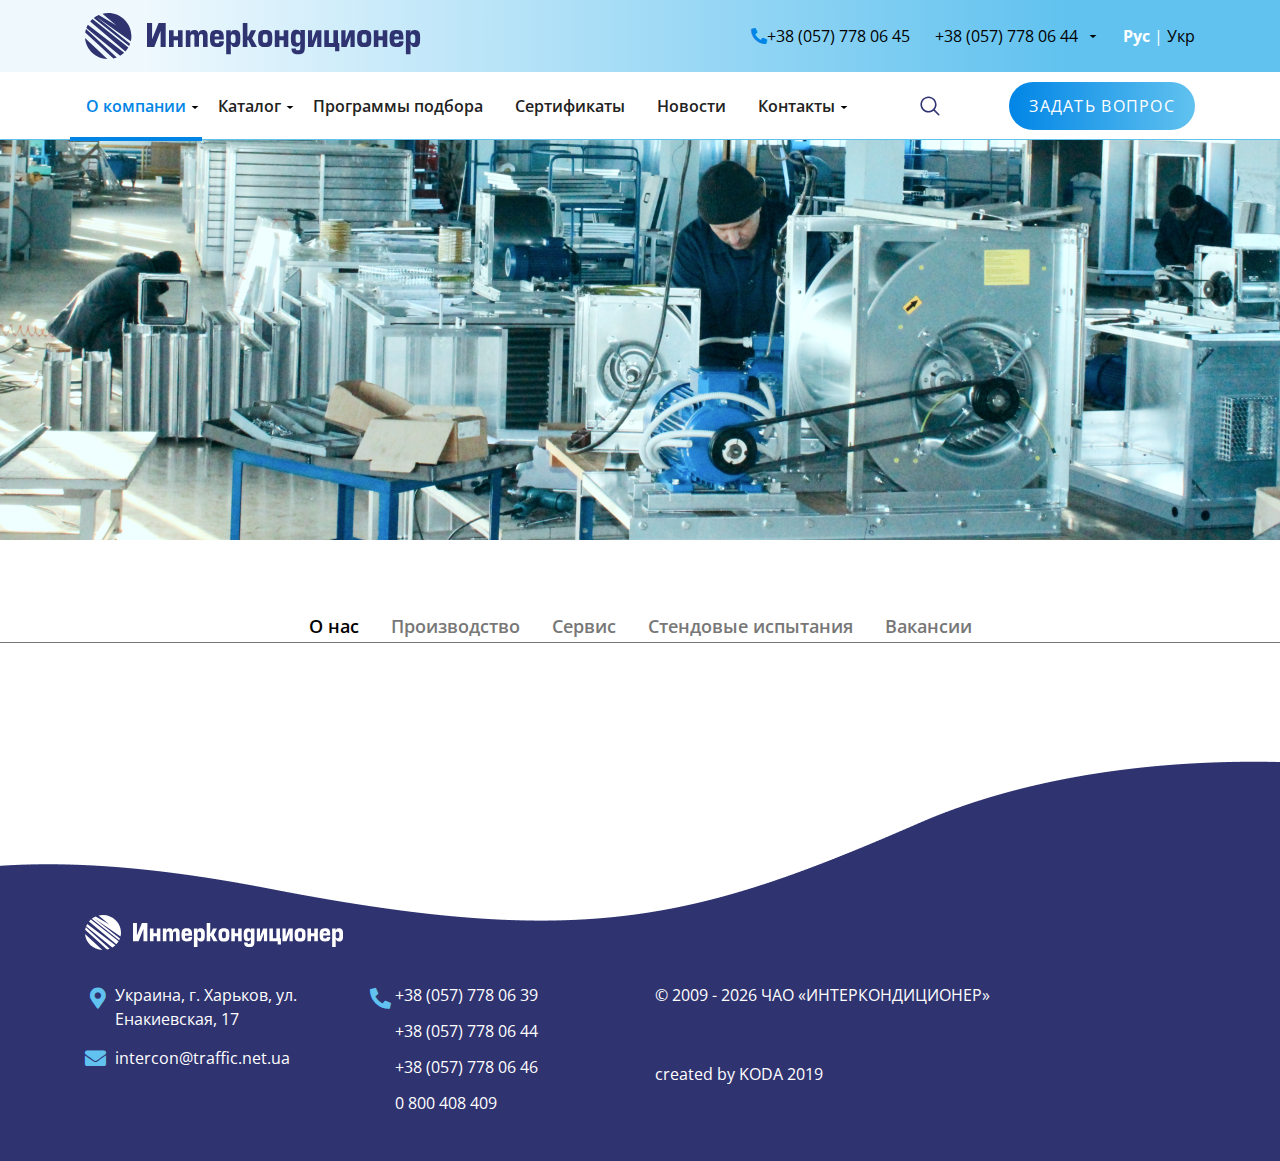
==== commit e7913423: "toggle mobile submenu" ====
--- a/about.html
+++ b/about.html
@@ -13,14 +13,220 @@
     <link rel="stylesheet" href="css/main.css">
 </head>
 <body>
+<header>
+    <div class="header-top">
+        <div class="container">
+            <div class="logo"><a href=""><img src="media/logo.svg" alt=""></a></div>
+            <div class="logo-sm"><a href=""><img src="media/logo-sm.svg" alt=""></a></div>
+            <div class="header-top-right">
+                <div class="phones-block">
+                    <ul class="priority-phones">
+                        <li id="tel_num1"><a href="tel:+380577780644">+38 (057) 778 06 44</a></li>
+                        <li id="tel_num2"><a href="tel:+380577780645">+38 (057) 778 06 45</a></li>
+                    </ul>
+                    <div class="more_btn open_btn"></div>
+                    <div class="phones-popup">
+                        <div class="popup-arrow"></div>
+                        <ul class="main-phones">
+                            <li><a href="tel:+380577780646">+38 (057) 778 06 46</a></li>
+                            <li><a href="tel:+380577780639">+38 (057) 778 06 39</a></li>
+                        </ul>
+                        <div class="border-line"></div>
+                        <div class="phones-header">Oтдел продаж:</div>
+                        <ul>
+                            <li><a href="tel:+380577780639">+38 (057) 778 06 39 (40,44,45)</a></li>
+                            <li><a href="tel:+380500138075">+38 (050) 013 80 75</a></li>
+                            <li><a href="tel:+380677011657">+38 (067) 701 16 57</a></li>
+                            <li><a href="tel:+380632177580">+38 (063) 217 75 80</a></li>
+                            <li><a href="tel:0800408409">0 800 408 409</a> *</li>
+                        </ul>
+                        <span>*со стационарных и мобильных телефонов в пределах Украины бесплатно</span>
+                    </div>
+                </div>
+                <div class="location" id="location">
+                    <a href="" class="active">Рус</a> |
+                    <a href="">Укр</a>
+                </div>
+            </div>
+        </div>
+    </div>
+    <div class="header-btm">
+        <div class="container">
+            <div class="logo"><a href=""><img src="media/logo.svg" alt=""></a></div>
+            <div class="logo-sm"><a href=""><img src="media/logo-sm.svg" alt=""></a></div>
+            <nav class="navbar-expand-xl navbar-light">
+                <button
+                        class="navbar-toggler"
+                        type="button"
+                        data-toggle="collapse"
+                        data-target="#navbar"
+                        aria-controls="navbar"
+                        aria-expanded="false"
+                        aria-label="Toggle navigation">
+                    <img src="media/burger.svg" alt=""></span>
+                </button>
+                <div class="collapse navbar-collapse " id="navbar">
+                    <button
+                            class="close-menu-btn navbar-toggler"
+                            type="button"
+                            data-toggle="collapse"
+                            data-target="#navbar"
+                            aria-controls="navbar"
+                            aria-expanded="false"
+                            aria-label="Toggle navigation">
+                        </span>
+                    </button>
+                    <ul class="nav">
+                        <li class="nav-item current-link">
+                            <a class="nav-link">О компании</a>
+                            <div class="drop-menu">
+                                <a class="dropdown-item" href="about.html">О нас</a>
+                                <a class="dropdown-item" href="about.html">Производство</a>
+                                <a class="dropdown-item" href="about.html">Сервис</a>
+                                <a class="dropdown-item" href="about.html">Стендовые испытания</a>
+                                <a class="dropdown-item" href="about.html">Вакансии</a>
+                            </div>
+                        </li>
+                        <li class="nav-item ">
+                            <a class="nav-link">Каталог</a>
+                            <div class="drop-menu with-columns">
+                                <div class="menu-column">
+                                    <a class="dropdown-item" href="catalog.html">Общепромышленная вентиляция </a>
+                                    <span class="openSubmenu"></span>
+                                    <ul>
+                                        <li><a href="catalog.html">Вентиляторы радиальные</a></li>
+                                        <li><a href="catalog.html">Вентиляторы крышные</a></li>
+                                        <li><a href="catalog.html">Вентиляторы осевые</a></li>
+                                        <li><a href="catalog.html">Вентиляторы канальные</a></li>
+                                    </ul>
+                                    <a class="dropdown-item" href="catalog.html">Противопожарное оборудование </a>
+                                    <span class="openSubmenu"></span>
+                                    <ul>
+                                        <li><a href="catalog.html">Вентиляторы дымоудаления </a></li>
+                                        <li><a href="catalog.html">Клапаны дымоудаления</a></li>
+                                        <li><a href="catalog.html">Клапаны огнезадерживающие</a></li>
+                                    </ul>
+                                    <a class="dropdown-item" href="catalog.html">Оборудование для монтажа вентиляторов </a>
+                                    <span class="openSubmenu"></span>
+                                    <ul>
+                                        <li><a href="catalog.html">Стаканы</a></li>
+                                        <li><a href="catalog.html">Виброизоляторы и гибкие вставки</a></li>
+                                    </ul>
+                                </div>
+                                <div class="menu-column">
+                                    <a class="dropdown-item" href="catalog.html">Кондиционеры центральные каркасные КЦК</a>
+                                    <span class="openSubmenu"></span>
+                                    <span class="openSubmenu"></span>
+                                    <a class="dropdown-item" href="catalog.html">Сетевое оборудование</a>
+                                    <span class="openSubmenu"></span>
+                                    <ul>
+                                        <li><a href="catalog.html">Клапаны и заслонки </a></li>
+                                        <li><a href="catalog.html">Узлы прохода, дефлекторы, зонты, двери, шумоглушители </a></li>
+                                        <li><a href="catalog.html">Фильтры, ИРП</a></li>
+                                    </ul>
+                                    <a class="dropdown-item" href="catalog.html">Автоматизация </a>
+                                    <span class="openSubmenu"></span>
+                                    <a class="dropdown-item" href="catalog.html">Отопительное оборудование </a>
+                                    <span class="openSubmenu"></span>
+                                    <ul>
+                                        <li><a href="catalog.html">Агрегаты воздушно-отопительные </a></li>
+                                        <li><a href="catalog.html">Воздухонагреватель (калориферы) </a></li>
+                                    </ul>
+                                    <a class="dropdown-item" href="catalog.html">Скачать каталоги</a>
+                                </div>
+                            </div>
+                        </li>
+                        <li class="nav-item">
+                            <a class="nav-link" href="program.html">Программы подбора</a>
+                        </li>
+                        <li class="nav-item">
+                            <a class="nav-link" href="certificates.html">Сертификаты</a>
+                        </li>
+                        <li class="nav-item">
+                            <a class="nav-link" href="news.html">Новости</a>
+                        </li>
+                        <li class="nav-item">
+                            <a class="nav-link">Контакты</a>
+                            <div class="drop-menu">
+                                <a class="dropdown-item" href="contacts.html">Главный офис</a>
+                                <a class="dropdown-item" href="offices.html">Представительства</a>
+                            </div>
+                        </li>
+                    </ul>
+                </div>
+            </nav>
+            <div class="search-btn open-search"></div>
+            <div class="form-btn gradient-btn open_btn" id="ask-btn">
+                <span class="open_btn">ЗАДАТЬ ВОПРОС</span>
+            </div>
+            <!--            <div class="form-wrap">-->
+            <div class="contact-form" id="contact-form-header">
+
+                <p>Вы можете задать вопрос, заполнив форму, и наши менеджеры ответят вам в самое ближайшее время!</p>
+                <span class="form-btn">
+            </span>
+                <form action="">
+                    <div class="form-item">
+                        <input type="text" placeholder="Имя:" name="name" id="name" autocomplete="off">
+                        <label for="name">Имя:</label>
+                    </div>
+                    <div class="form-item">
+                        <input type="tel" name="tel" id="tel" autocomplete="off" placeholder="Телефон">
+                        <label for="tel">Телефон:</label>
+                    </div>
+                    <div class="form-item">
+                        <input type="email" placeholder="Email:" name="email" id="email" autocomplete="off">
+                        <label for="email">Email:</label>
+                    </div>
+                    <div class="form-item">
+                        <input type="text" placeholder="Организация:" name="org" id="org" autocomplete="off">
+                        <label for="org">Организация:</label>
+                    </div>
+                    <div class="form-item">
+                        <textarea name="message" id="message" cols="3" rows="2" placeholder="Сообщение:"></textarea>
+                        <label for="message">Сообщение:</label>
+                    </div>
+                    <div class="download-file">
+                        Прикрепить фаил
+                        <input id="file" type="file" multiple>
+                        <label for="file"></label>
+                        <div>
+                            Загруженно файлов: <span class="files-count">0</span>
+                        </div>
+                        <div class="allow-files">
+                            Максимальный размер файла: <span>9.91 MB</span>
+                        </div>
+                        <div class="alert-message">
+                            <span>размер файла превышает максимальный</span></div>
+                    </div>
+                    <div>
+                    </div>
+                    <button class="gradient-btn">отправить</button>
+                </form>
+                <!--                </div>-->
+            </div>
+        </div>
+        <div class="search-wrap">
+            <div class="search-line">
+                <form action="">
+                    <input type="text" placeholder="Поиск..." required autocomplete="off">
+                </form>
+                <span class="search-btn">
+                    <img src="media/close.svg" alt="">
+                </span>
+            </div>
+        </div>
+
+    </div>
+</header>
 <main class="about">
     <div class="about-banner">
 
 <!--        todo: hide img/video dynamically-->
         <img src="media/about-banner.png" alt="">
-        <div class="video-wrap">
-            <video loop muted autoplay src="media/video_1080p.mp4"></video>
-        </div>
+<!--        <div class="video-wrap">-->
+<!--            <video loop muted autoplay src="media/video_1080p.mp4"></video>-->
+<!--        </div>-->
     </div>
     <nav>
         <ul>
@@ -32,85 +238,85 @@
             <li><a href="">Вакансии</a></li>
         </ul>
     </nav>
-    <div class="container">
-        <div class="row">
-            <div class="col-lg-8 offset-lg-2">
-                <h2>ЧАО «Интеркондиционер» - предприятие новой Украины, является крупнейшим производителем кондиционеров, систем промышленной вентиляции и кондиционирования,
-                    дымоудаления,
-                    воздушного отопления и выполняет работы по изготовлению промышленного вентиляционного оборудования, его наладке и технического обслуживания.</h2>
-                <p>Тысячи заказчиков в Украине и за рубежом приобретают наше оборудование благодаря высокому качеству, минимальным срокам изготовления, простоте в монтаже и
-                    обслуживании.</p>
-            </div>
-        </div>
-
-        <div class="about-slider">
-            <div>
-                <a data-fancybox="aboutGallery" href="media/about-img1.png">
-                    <img src="media/about-img1.png" alt="">
-                </a>
-            </div>
-            <div>
-                <a data-fancybox="aboutGallery" href="media/about-img2.png">
-                    <img src="media/about-img2.png" alt="">
-                </a>
-            </div>
-            <div>
-                <a data-fancybox="aboutGallery" href="media/about-img3.png">
-                    <img src="media/about-img3.png" alt="">
-                </a>
-            </div>
-            <div>
-                <a data-fancybox="aboutGallery" href="media/about-img4.png">
-                    <img src="media/about-img4.png" alt="">
-                </a>
-            </div>
-        </div>
-        <div class="about-slider-arrows banner_paginator">
-            <div class="prev">
-                        <span class="link--arrowed">
-                            <svg class="arrow-icon" xmlns="http://www.w3.org/2000/svg" width="32" height="32" viewBox="0 0 32 32">
-                                <g fill="none" stroke="#2175FF" stroke-width="1.5" stroke-linejoin="round" stroke-miterlimit="10">
-                                    <circle class="arrow-icon--circle" cx="16" cy="16" r="15.12"></circle>
-                                    <path class="arrow-icon--arrow" d="M16.14 9.93L22.21 16l-6.07 6.07M8.23 16h13.98"></path>
-                                </g>
-                            </svg>
-                        </span>
-            </div>
-            <div class="next">
-                        <span class="link--arrowed">
-                            <svg class="arrow-icon" xmlns="http://www.w3.org/2000/svg" width="32" height="32" viewBox="0 0 32 32">
-                                <g fill="none" stroke="#2175FF" stroke-width="1.5" stroke-linejoin="round" stroke-miterlimit="10">
-                                    <circle class="arrow-icon--circle" cx="16" cy="16" r="15.12"></circle>
-                                    <path class="arrow-icon--arrow" d="M16.14 9.93L22.21 16l-6.07 6.07M8.23 16h13.98"></path>
-                                </g>
-                            </svg>
-                        </span>
-            </div>
-        </div>
-    </div>
-    <div class="history">
-        <div class="container">
-            <h1>История и характеристика предприятия</h1>
-            <div class="row">
-                <div class="col-lg-8 offset-lg-2">
-                    <p>ЧАО «Интеркондиционер» создано в 1996 году, располагается в промышленной зоне крупнейшего индустриального города Украины – Харькова. На площади 1,5 га.
-                        построено три
-                        современных производственных корпуса и пять зданий для обслуживания, общей площадью более 10000 м2. </p>
-                    <p>Производство кондиционеров, систем промышленной вентиляции и кондиционирования, дымоудаления, воздушного отопленияСовременный дизайн, высокая культура,
-                        новейшее
-                        прогрессивное оборудование, внедрение системы управления качеством ISO 9001-2001 в 2008г., создание превосходных условий для работников дало возможность
-                        выпускать
-                        системы промышленной вентиляции, кондиционирования, дымоудаления и воздушного отопления, получивших признание в Украине и за рубежом, отмеченную множеством
-                        дипломов
-                        и наград. Вся продукция сертифицирована. Наличие мощной производственной и научно-технической базы, современные технологии дают возможность выпускать
-                        продукцию,
-                        удовлетворяющую запросы монтажных, проектных, строительных организаций и других потребителей всех отраслей народного хозяйства.</p>
-                    <img src="media/about-img4.png" alt="">
-                </div>
-            </div>
-
-        </div>
-    </div>
+<!--    <div class="container">-->
+<!--        <div class="row text-row">-->
+<!--            <div class="col-lg-8 offset-lg-2">-->
+<!--                <h2>ЧАО «Интеркондиционер» - предприятие новой Украины, является крупнейшим производителем кондиционеров, систем промышленной вентиляции и кондиционирования,-->
+<!--                    дымоудаления,-->
+<!--                    воздушного отопления и выполняет работы по изготовлению промышленного вентиляционного оборудования, его наладке и технического обслуживания.</h2>-->
+<!--                <p>Тысячи заказчиков в Украине и за рубежом приобретают наше оборудование благодаря высокому качеству, минимальным срокам изготовления, простоте в монтаже и-->
+<!--                    обслуживании.</p>-->
+<!--            </div>-->
+<!--        </div>-->
+
+<!--        <div class="about-slider">-->
+<!--            <div>-->
+<!--                <a data-fancybox="aboutGallery" href="media/about-img1.png">-->
+<!--                    <img src="media/about-img1.png" alt="">-->
+<!--                </a>-->
+<!--            </div>-->
+<!--            <div>-->
+<!--                <a data-fancybox="aboutGallery" href="media/about-img2.png">-->
+<!--                    <img src="media/about-img2.png" alt="">-->
+<!--                </a>-->
+<!--            </div>-->
+<!--            <div>-->
+<!--                <a data-fancybox="aboutGallery" href="media/about-img3.png">-->
+<!--                    <img src="media/about-img3.png" alt="">-->
+<!--                </a>-->
+<!--            </div>-->
+<!--            <div>-->
+<!--                <a data-fancybox="aboutGallery" href="media/about-img4.png">-->
+<!--                    <img src="media/about-img4.png" alt="">-->
+<!--                </a>-->
+<!--            </div>-->
+<!--        </div>-->
+<!--        <div class="about-slider-arrows banner_paginator">-->
+<!--            <div class="prev">-->
+<!--                        <span class="link&#45;&#45;arrowed">-->
+<!--                            <svg class="arrow-icon" xmlns="http://www.w3.org/2000/svg" width="32" height="32" viewBox="0 0 32 32">-->
+<!--                                <g fill="none" stroke="#2175FF" stroke-width="1.5" stroke-linejoin="round" stroke-miterlimit="10">-->
+<!--                                    <circle class="arrow-icon&#45;&#45;circle" cx="16" cy="16" r="15.12"></circle>-->
+<!--                                    <path class="arrow-icon&#45;&#45;arrow" d="M16.14 9.93L22.21 16l-6.07 6.07M8.23 16h13.98"></path>-->
+<!--                                </g>-->
+<!--                            </svg>-->
+<!--                        </span>-->
+<!--            </div>-->
+<!--            <div class="next">-->
+<!--                        <span class="link&#45;&#45;arrowed">-->
+<!--                            <svg class="arrow-icon" xmlns="http://www.w3.org/2000/svg" width="32" height="32" viewBox="0 0 32 32">-->
+<!--                                <g fill="none" stroke="#2175FF" stroke-width="1.5" stroke-linejoin="round" stroke-miterlimit="10">-->
+<!--                                    <circle class="arrow-icon&#45;&#45;circle" cx="16" cy="16" r="15.12"></circle>-->
+<!--                                    <path class="arrow-icon&#45;&#45;arrow" d="M16.14 9.93L22.21 16l-6.07 6.07M8.23 16h13.98"></path>-->
+<!--                                </g>-->
+<!--                            </svg>-->
+<!--                        </span>-->
+<!--            </div>-->
+<!--        </div>-->
+<!--    </div>-->
+<!--    <div class="history">-->
+<!--        <div class="container">-->
+<!--            <h1>История и характеристика предприятия</h1>-->
+<!--            <div class="row">-->
+<!--                <div class="col-lg-8 offset-lg-2">-->
+<!--                    <p>ЧАО «Интеркондиционер» создано в 1996 году, располагается в промышленной зоне крупнейшего индустриального города Украины – Харькова. На площади 1,5 га.-->
+<!--                        построено три-->
+<!--                        современных производственных корпуса и пять зданий для обслуживания, общей площадью более 10000 м2. </p>-->
+<!--                    <p>Производство кондиционеров, систем промышленной вентиляции и кондиционирования, дымоудаления, воздушного отопленияСовременный дизайн, высокая культура,-->
+<!--                        новейшее-->
+<!--                        прогрессивное оборудование, внедрение системы управления качеством ISO 9001-2001 в 2008г., создание превосходных условий для работников дало возможность-->
+<!--                        выпускать-->
+<!--                        системы промышленной вентиляции, кондиционирования, дымоудаления и воздушного отопления, получивших признание в Украине и за рубежом, отмеченную множеством-->
+<!--                        дипломов-->
+<!--                        и наград. Вся продукция сертифицирована. Наличие мощной производственной и научно-технической базы, современные технологии дают возможность выпускать-->
+<!--                        продукцию,-->
+<!--                        удовлетворяющую запросы монтажных, проектных, строительных организаций и других потребителей всех отраслей народного хозяйства.</p>-->
+<!--                    <img src="media/about-img4.png" alt="">-->
+<!--                </div>-->
+<!--            </div>-->
+
+<!--        </div>-->
+<!--    </div>-->
 </main>
 <footer>
     <div class="container">
--- a/css/main.css
+++ b/css/main.css
@@ -1,2 +1,2 @@
-@charset "UTF-8";@import url("https://fonts.googleapis.com/css?family=Raleway:400,800&display=swap");@import url("https://fonts.googleapis.com/css?family=Open+Sans:300,400,700&display=swap");#preloader{min-height:100vh;display:-webkit-box;display:-ms-flexbox;display:flex;-webkit-box-pack:center;-ms-flex-pack:center;justify-content:center;-webkit-box-align:center;-ms-flex-align:center;align-items:center;background:#fff;z-index:99;position:fixed;width:100%}.infinity{width:120px;height:60px;position:relative}.infinity div,.infinity span{position:absolute}.infinity div{top:0;left:50%;width:60px;height:60px;-webkit-animation:rotate 6.9s linear infinite;animation:rotate 6.9s linear infinite}.infinity div span{left:-8px;top:50%;margin:-8px 0 0 0;width:16px;height:16px;display:block;background:#2F3370;-webkit-box-shadow:2px 2px 8px rgba(47, 51, 112, 0.09);box-shadow:2px 2px 8px rgba(47, 51, 112, 0.09);border-radius:50%;-webkit-transform:rotate(90deg);-ms-transform:rotate(90deg);transform:rotate(90deg);-webkit-animation:move 6.9s linear infinite;animation:move 6.9s linear infinite}.infinity div span:after,.infinity div span:before{content:'';position:absolute;display:block;border-radius:50%;width:14px;height:14px;background:inherit;top:50%;left:50%;margin:-7px 0 0 -7px;-webkit-box-shadow:inherit;box-shadow:inherit}.infinity div span:before{-webkit-animation:drop1 .8s linear infinite;animation:drop1 .8s linear infinite}.infinity div span:after{-webkit-animation:drop2 .8s linear infinite .4s;animation:drop2 .8s linear infinite .4s}.infinity div:nth-child(2){-webkit-animation-delay:-2.3s;animation-delay:-2.3s}.infinity div:nth-child(2) span{-webkit-animation-delay:-2.3s;animation-delay:-2.3s}.infinity div:nth-child(3){-webkit-animation-delay:-4.6s;animation-delay:-4.6s}.infinity div:nth-child(3) span{-webkit-animation-delay:-4.6s;animation-delay:-4.6s}.infinityChrome{width:128px;height:60px}.infinityChrome div{position:absolute;width:16px;height:16px;background:#2F3370;-webkit-box-shadow:2px 2px 8px rgba(47, 51, 112, 0.09);box-shadow:2px 2px 8px rgba(47, 51, 112, 0.09);border-radius:50%;-webkit-animation:moveSvg 6.9s linear infinite;animation:moveSvg 6.9s linear infinite;-webkit-filter:url(#goo);filter:url(#goo);-webkit-transform:scaleX(-1);-ms-transform:scaleX(-1);transform:scaleX(-1);offset-path:path("M64.3636364,29.4064278 C77.8909091,43.5203348 84.4363636,56 98.5454545,56 C112.654545,56 124,44.4117395 124,30.0006975 C124,15.5896556 112.654545,3.85282763 98.5454545,4.00139508 C84.4363636,4.14996252 79.2,14.6982509 66.4,29.4064278 C53.4545455,42.4803627 43.5636364,56 29.4545455,56 C15.3454545,56 4,44.4117395 4,30.0006975 C4,15.5896556 15.3454545,4.00139508 29.4545455,4.00139508 C43.5636364,4.00139508 53.1636364,17.8181672 64.3636364,29.4064278 Z")}.infinityChrome div:after,.infinityChrome div:before{content:'';position:absolute;display:block;border-radius:50%;width:14px;height:14px;background:inherit;top:50%;left:50%;margin:-7px 0 0 -7px;-webkit-box-shadow:inherit;box-shadow:inherit}.infinityChrome div:before{-webkit-animation:drop1 .8s linear infinite;animation:drop1 .8s linear infinite}.infinityChrome div:after{-webkit-animation:drop2 .8s linear infinite .4s;animation:drop2 .8s linear infinite .4s}.infinityChrome div:nth-child(2){-webkit-animation-delay:-2.3s;animation-delay:-2.3s}.infinityChrome div:nth-child(3){-webkit-animation-delay:-4.6s;animation-delay:-4.6s}.infinity{display:none}@-webkit-keyframes moveSvg{0%{offset-distance:0%}25%{background:#0085E6}75%{background:#61C2EF}to{offset-distance:100%}}@keyframes moveSvg{0%{offset-distance:0%}25%{background:#0085E6}75%{background:#61C2EF}to{offset-distance:100%}}@-webkit-keyframes rotate{50%{-webkit-transform:rotate(360deg);transform:rotate(360deg);margin-left:0}50.0001%,to{margin-left:-60px}}@keyframes rotate{50%{-webkit-transform:rotate(360deg);transform:rotate(360deg);margin-left:0}50.0001%,to{margin-left:-60px}}@-webkit-keyframes move{0%,50%{left:-8px}25%{background:#0085E6}75%{background:#61C2EF}50.0001%,to{left:auto;right:-8px}}@keyframes move{0%,50%{left:-8px}25%{background:#0085E6}75%{background:#61C2EF}50.0001%,to{left:auto;right:-8px}}@-webkit-keyframes drop1{to{-webkit-transform:translate(32px, 8px) scale(0);transform:translate(32px, 8px) scale(0)}}@keyframes drop1{to{-webkit-transform:translate(32px, 8px) scale(0);transform:translate(32px, 8px) scale(0)}}@-webkit-keyframes drop2{0%{-webkit-transform:translate(0, 0) scale(0.9);transform:translate(0, 0) scale(0.9)}to{-webkit-transform:translate(32px, -8px) scale(0);transform:translate(32px, -8px) scale(0)}}@keyframes drop2{0%{-webkit-transform:translate(0, 0) scale(0.9);transform:translate(0, 0) scale(0.9)}to{-webkit-transform:translate(32px, -8px) scale(0);transform:translate(32px, -8px) scale(0)}}.section1 .slick-initialized .slick-slide{display:-webkit-box;display:-ms-flexbox;display:flex}.top_banner_slider .banner{background-repeat:no-repeat;background-size:cover;background-position:center}.top_banner_slider .banner h1{color:#2F3370;max-width:500px;margin-bottom:45px}.top_banner_slider .banner p{font-size:18px;line-height:29px;max-width:598px}.top_banner_slider .banner .container{display:-webkit-box;display:-ms-flexbox;display:flex;-webkit-box-align:center;-ms-flex-align:center;align-items:center}.top_banner_slider .slick-dots{list-style:none;position:absolute;left:10px;top:30px;text-align:right;padding:0;margin:0}.top_banner_slider .slick-dots li button{width:55px;height:2px;background:#2F3370;-webkit-transition:all 0.5s;-o-transition:all 0.5s;transition:all 0.5s;display:inline-block;border:none;font-size:0px;line-height:3px;cursor:pointer}.top_banner_slider .slick-dots .slick-active button{width:40px;text-indent:-60px;line-height:0;font-size:18px;font-family:"Raleway", sans-serif;font-weight:800;color:#2F3370}.top_banner_slider_arrowsBox{position:absolute;left:10px;bottom:0}.top_banner_slider_arrowsBox .next_btn,.top_banner_slider_arrowsBox .prev_btn{height:120px;width:56px;background-repeat:no-repeat;background-position-x:center;-webkit-transition:background-color .2s;-o-transition:background-color .2s;transition:background-color .2s}.top_banner_slider_arrowsBox .next_btn:hover,.top_banner_slider_arrowsBox .prev_btn:hover{background-color:rgba(255, 255, 255, 0.7);cursor:pointer}.top_banner_slider_arrowsBox .next_btn{background-image:url("../media/Arrow_left.svg");background-position-y:0}.top_banner_slider_arrowsBox .prev_btn{background-image:url("../media/Arrow_right.svg");background-position-y:100%}.section-wrapper{background:url("../media/wave-bg.svg") #F5F5F5;padding-bottom:260px;position:relative;background-repeat:no-repeat;background-position:center bottom;background-size:contain}.home-catalog{padding:93px 15px}.home-catalog h1{color:#2F3370;margin-bottom:68px}.catalog-grid{display:-ms-grid;display:grid;grid-template-columns:repeat(3, 1fr);-ms-grid-columns:1fr 1fr 1fr;grid-gap:32px}.catalog-grid .card{font-size:18px;line-height:29px;background-color:white;border-radius:4px;-webkit-box-shadow:0 0 8px rgba(196, 196, 196, 0.5);box-shadow:0 0 8px rgba(196, 196, 196, 0.5);min-height:240px;text-align:center;position:relative;z-index:0;overflow:hidden;border:none}.catalog-grid .card:before{content:"";position:absolute;z-index:-1;top:-16px;right:-16px;background:-webkit-gradient(linear, left top, right top, from(#61C2EF), color-stop(50%, #ABE5FF));background:-webkit-linear-gradient(left, #61C2EF 0%, #ABE5FF 50%);background:-o-linear-gradient(left, #61C2EF 0%, #ABE5FF 50%);background:linear-gradient(90deg, #61C2EF 0%, #ABE5FF 50%);height:32px;width:32px;border-radius:32px;-webkit-transform:scale(1);-ms-transform:scale(1);transform:scale(1);-webkit-transform-origin:50% 50%;-ms-transform-origin:50% 50%;transform-origin:50% 50%;-webkit-transition:-webkit-transform 0.25s ease-out;transition:-webkit-transform 0.25s ease-out;-o-transition:transform 0.25s ease-out;transition:transform 0.25s ease-out;transition:transform 0.25s ease-out, -webkit-transform 0.25s ease-out}.catalog-grid .card:hover .go-corner{background:transparent}.catalog-grid .card:hover:before{-webkit-transform:scale(28);-ms-transform:scale(28);transform:scale(28)}.catalog-grid .card a{display:-webkit-box;display:-ms-flexbox;display:flex;-webkit-box-orient:vertical;-webkit-box-direction:normal;-ms-flex-direction:column;flex-direction:column;-webkit-box-align:center;-ms-flex-align:center;align-items:center;padding:15px;height:100%;height:available;height:-webkit-fill-available}.catalog-grid .card img{max-height:132px;height:132px;max-width:100%}.catalog-grid .card p{margin-top:10px;margin-bottom:0;font-weight:600;line-height:120%}.home-news h1{color:#2F3370}.news-flex{display:-webkit-box;display:-ms-flexbox;display:flex;-ms-flex-wrap:wrap;flex-wrap:wrap;margin-left:-32px}.news-flex .card{margin:0 0 32px 32px;width:calc(33.3333% - 32px)}.news-flex .card img{width:100%;height:240px;-o-object-fit:none;object-fit:none}.news-flex .card,.news-flex .card-sm{position:relative;background:#FFFFFF;-webkit-box-shadow:0 0 8px rgba(196, 196, 196, 0.5);box-shadow:0 0 8px rgba(196, 196, 196, 0.5);border-radius:4px;border:none}.news-flex .card-sm a,.news-flex .card a{padding:15px;height:100%}.news-flex .card-sm p,.news-flex .card p{line-height:29px;font-size:18px;font-weight:600;overflow:hidden;display:-webkit-box;-webkit-line-clamp:3;-webkit-box-orient:vertical}.news-flex .card-sm img,.news-flex .card img{margin-bottom:14px;max-width:100%;max-height:100%}.news-flex .card-sm span,.news-flex .card span{font-weight:300;line-height:26px;color:#7F899D}.news-flex .card-sm span.link--arrowed,.news-flex .card span.link--arrowed{margin-right:auto;margin-left:calc(100% - 30px);width:30px;height:30px}.news-flex .card-sm:hover .arrow-icon,.news-flex .card:hover .arrow-icon{-webkit-transform:translate3d(5px, 0, 0);transform:translate3d(5px, 0, 0)}.news-flex .card-sm:hover .arrow-icon--circle,.news-flex .card:hover .arrow-icon--circle{stroke-dashoffset:0}.news-flex .card-sm:hover p,.news-flex .card:hover p{color:#2F3370}.news-flex .card-column{margin:0 0 32px 32px;width:calc(33.3333% - 32px)}.news-flex .card-sm{min-height:calc(50% - 16px)}.news-flex .card-sm img{border-radius:50%;max-width:92px;max-height:92px;margin-bottom:0;margin-right:14px}.news-flex .card-sm:first-child{margin-bottom:32px}.news-flex .card-sm span.link--arrowed{position:absolute;bottom:20px;right:15px}.news-flex .card-sm a{display:-webkit-box;display:-ms-flexbox;display:flex;padding-bottom:35px}@-moz-document url-prefix(){.news-flex .card-sm p,.news-flex .card p{max-height:87px;overflow:hidden}}.link--arrowed{display:inline-block;height:2rem;line-height:2rem}.link--arrowed .arrow-icon{position:relative;top:-1px;-webkit-transition:-webkit-transform 0.3s ease;transition:-webkit-transform 0.3s ease;-o-transition:transform 0.3s ease;transition:transform 0.3s ease;transition:transform 0.3s ease, -webkit-transform 0.3s ease;vertical-align:middle}.link--arrowed .arrow-icon--circle{-webkit-transition:stroke-dashoffset .3s ease;-o-transition:stroke-dashoffset .3s ease;transition:stroke-dashoffset .3s ease;stroke-dasharray:95;stroke-dashoffset:95}.news-page-link{margin-top:48px;text-align:center;position:absolute;width:100%;z-index:1}.news-page-link .cta{position:relative;margin:auto;padding:19px 22px;-webkit-transition:all .2s ease;-o-transition:all .2s ease;transition:all .2s ease}.news-page-link .cta:before{content:"";position:absolute;top:8px;left:0;display:block;border-radius:30px;background:-webkit-gradient(linear, left top, right top, from(#0085E6), to(#61C2EF));background:-webkit-linear-gradient(left, #0085E6 0%, #61C2EF 100%);background:-o-linear-gradient(left, #0085E6 0%, #61C2EF 100%);background:linear-gradient(90deg, #0085E6 0%, #61C2EF 100%);width:48px;height:48px;-webkit-transition:all .3s ease;-o-transition:all .3s ease;transition:all .3s ease}.news-page-link .cta span{position:relative;font-size:14px;line-height:19px;letter-spacing:0.08em;text-transform:uppercase;vertical-align:middle;color:#2F3370}.news-page-link .cta img{position:relative;top:0;margin-left:10px;fill:none;stroke-linecap:round;stroke-linejoin:round;stroke-width:2;-webkit-transform:translateX(-5px);-ms-transform:translateX(-5px);transform:translateX(-5px);-webkit-transition:all .3s ease;-o-transition:all .3s ease;transition:all .3s ease}.news-page-link .cta:hover:before{width:100%}.news-page-link .cta:hover:before img{-webkit-transform:translateX(0);-ms-transform:translateX(0);transform:translateX(0)}.news-page-link .cta:active{-webkit-transform:scale(0.96);-ms-transform:scale(0.96);transform:scale(0.96)}@-moz-document url-prefix(){.news-grid .card p{max-height:84px;overflow:hidden}}.no-search-results h2{font-family:"Open Sans", sans-serif;font-size:24px;line-height:32px;text-align:center;text-transform:uppercase;color:#0085E6;max-width:460px;margin:0 auto 43px}.no-search-results .search-img{margin:72px auto;text-align:center}.catalog{background-color:#F5F5F5;padding-bottom:275px;position:relative}.catalog h1{margin-bottom:68px}.catalog h4{font-weight:600;margin-bottom:20px}#sidebar{background:#ffffff;color:#fff;position:-webkit-sticky;position:sticky;top:95px}#sidebar.shown{left:0;top:54px;z-index:2;width:100%}#sidebar ul.components{padding:0;margin:0;list-style-type:none}#sidebar ul.components>li{min-height:60px;position:relative;display:-webkit-box;display:-ms-flexbox;display:flex;-webkit-box-orient:vertical;-webkit-box-direction:normal;-ms-flex-direction:column;flex-direction:column;-webkit-box-pack:center;-ms-flex-pack:center;justify-content:center;-webkit-box-align:start;-ms-flex-align:start;align-items:flex-start;padding:0 34px 0 0}#sidebar ul.components>li>a{border-left:4px solid #FFFFFF;display:-webkit-box;display:-ms-flexbox;display:flex;-webkit-box-align:center;-ms-flex-align:center;align-items:center;width:100%}#sidebar ul.components>li.withDropMenu:after{content:url(../media/shevron.svg);position:absolute;top:calc(50% - 24px);right:3px;cursor:pointer;height:8px;display:inline-block;line-height:0;padding:20px 10px 30px}#sidebar ul.components>li.active-item,#sidebar ul.components>li:hover{background:#F9F9F9}#sidebar ul.components>li.active-item>a,#sidebar ul.components>li:hover>a{border-left:4px solid #0085E6}#sidebar ul.components>li.withDropMenu.opened:after{content:url(../media/shevron2_hover.svg);top:5px}#sidebar ul.components li.withDropMenu>a{position:relative;display:-webkit-box;display:-ms-flexbox;display:flex;-webkit-box-align:center;-ms-flex-align:center;align-items:center;width:available;width:-moz-available;width:-webkit-fill-available}#sidebar ul.components li.withDropMenu>a:after{content:'';position:absolute;right:0;top:15%;width:1px;height:70%;background-color:#222222;opacity:0.2}#sidebar ul.components li.withDropMenu.opened{background-color:#eeeeee}#sidebar ul.components li.withDropMenu.opened>a{border-left:4px solid #0085E6;color:#0085E6}#sidebar ul.components .drop-menu{padding:0;width:100%;display:none}#sidebar ul.components .drop-menu li{min-height:54px;display:-webkit-box;display:-ms-flexbox;display:flex;-webkit-box-align:center;-ms-flex-align:center;align-items:center;margin-right:-34px}#sidebar ul.components .drop-menu li.activeItem,#sidebar ul.components .drop-menu li:hover{background:#0085E6}#sidebar ul.components .drop-menu li.activeItem a,#sidebar ul.components .drop-menu li:hover a{color:#FFFFFF}#sidebar ul.components .drop-menu li a{font-weight:normal;color:#333333;font-size:14px;padding:19px 10px 11px 34px;width:100%}#sidebar ul.components .drop-menu.show{display:block}#sidebar>ul li a{font-weight:600;font-size:14px;color:#000000;padding:15px 0 15px 12px;min-height:60px}.filter-btn:not(.back-btn){display:-webkit-box;display:-ms-flexbox;display:flex;-webkit-box-align:center;-ms-flex-align:center;align-items:center;-webkit-box-pack:center;-ms-flex-pack:center;justify-content:center;margin:0 0 48px}.filter-btn:not(.back-btn) .fa-filter{margin-right:8px}#sidebar .back-btn{width:20px;height:15px;background:url("../media/Arrow-sm.svg") no-repeat;-webkit-transform:rotate(180deg);-ms-transform:rotate(180deg);transform:rotate(180deg);margin:20px 0 10px 16px}.catalog-item{background-color:#FFFFFF;border-radius:4px;-webkit-box-align:center;-ms-flex-align:center;align-items:center;padding:30px 15px;position:relative;margin-bottom:30px}.catalog-item img{max-width:100%;width:100%}.catalog-item span.link--arrowed{margin-right:auto;margin-left:calc(100% - 30px)}.catalog-item:hover{-webkit-box-shadow:0px 0px 12px rgba(196, 196, 196, 0.8);box-shadow:0px 0px 12px rgba(196, 196, 196, 0.8)}.catalog-item:hover .arrow-icon{-webkit-transform:translate3d(5px, 0, 0);transform:translate3d(5px, 0, 0)}.catalog-item:hover .arrow-icon--circle{stroke-dashoffset:0}.pagination{display:-webkit-box;display:-ms-flexbox;display:flex;-webkit-box-align:center;-ms-flex-align:center;align-items:center;-webkit-box-pack:center;-ms-flex-pack:center;justify-content:center;margin-top:18px;z-index:1;position:absolute;bottom:190px;width:100%}.pagination .next-page,.pagination .prev-page{width:30px;height:20px;background:url("../media/arrow_left_default.svg") no-repeat center;-webkit-transition:all .2s;-o-transition:all .2s;transition:all .2s}.pagination .next-page:hover,.pagination .prev-page:hover{background:url("../media/arrow_left_default_hover.svg") no-repeat center}.pagination .next-page{-webkit-transform:rotate(180deg);-ms-transform:rotate(180deg);transform:rotate(180deg);-webkit-transform-origin:center;-ms-transform-origin:center;transform-origin:center}.pagination span{height:24px;width:24px;border-radius:50%;margin:0 3px;text-align:center;display:inline-block}.pagination span a{color:#2F3370}.pagination span.current{background:-webkit-gradient(linear, left top, right top, from(#0085E6), to(#61C2EF));background:-webkit-linear-gradient(left, #0085E6 0%, #61C2EF 100%);background:-o-linear-gradient(left, #0085E6 0%, #61C2EF 100%);background:linear-gradient(90deg, #0085E6 0%, #61C2EF 100%);color:#FFFFFF}.cat-downloads img{max-width:120px}.cat-downloads .gradient-btn{margin-right:20px}.product{padding-bottom:275px;position:relative;-webkit-user-select:none;-moz-user-select:none;-ms-user-select:none;user-select:none}.product h1{margin-bottom:40px}.product .back-btn{margin-top:48px;text-align:right}.product .back-btn .cta{position:relative;margin:auto;padding:19px 22px;-webkit-transition:all .2s ease;-o-transition:all .2s ease;transition:all .2s ease}.product .back-btn .cta:before{content:"";position:absolute;top:8px;right:0;display:block;border-radius:30px;background:-webkit-gradient(linear, left top, right top, from(#0085E6), to(#61C2EF));background:-webkit-linear-gradient(left, #0085E6 0%, #61C2EF 100%);background:-o-linear-gradient(left, #0085E6 0%, #61C2EF 100%);background:linear-gradient(90deg, #0085E6 0%, #61C2EF 100%);width:48px;height:48px;-webkit-transition:all .3s ease;-o-transition:all .3s ease;transition:all .3s ease}.product .back-btn .cta span{position:relative;font-size:14px;line-height:19px;letter-spacing:0.08em;text-transform:uppercase;vertical-align:middle;color:#2F3370}.product .back-btn .cta img{position:relative;top:0;margin-left:10px;fill:none;stroke-linecap:round;stroke-linejoin:round;stroke-width:2;-webkit-transform:translateX(-5px);-ms-transform:translateX(-5px);transform:translateX(-5px);-webkit-transition:all .3s ease;-o-transition:all .3s ease;transition:all .3s ease}.product .back-btn .cta:hover:before{width:100%}.product .back-btn .cta:hover:before img{-webkit-transform:translateX(0);-ms-transform:translateX(0);transform:translateX(0)}.product .back-btn .cta:active{-webkit-transform:scale(0.96);-ms-transform:scale(0.96);transform:scale(0.96)}.product-description{margin:60px auto 0}.product-description .nav-tabs{border:none;width:-webkit-max-content;width:-moz-max-content;width:max-content;margin:0 auto;background:rgba(97, 194, 239, 0.5)}.product-description .nav-tabs .nav-link{border:none;border-top:4px solid transparent;color:#555555;letter-spacing:0.04em;font-size:16px;text-transform:uppercase;font-weight:600;border-radius:0;-webkit-transition:all .2s;-o-transition:all .2s;transition:all .2s}.product-description .nav-tabs .nav-link.active{border-top:4px solid #0085E6;color:#000;background-color:transparent}.product-description .nav-tabs .nav-link:hover{border-top:4px solid #0085E6}.tab-content{margin-top:34px}.tab-content h3{font-weight:600;line-height:27px;color:#222222}.tab-content img{max-width:100%}.tab-content table{width:100%}.tab-content table tr{height:80px;border-bottom:1px solid #C4C4C4}.tab-content table tr:last-child{border-bottom:none}.tab-content table tr td:first-child{width:55%}.tab-content table .gradient-btn{margin-right:6px;float:right}.tab-content table .gradient-btn a{color:#FFFFFF}.tab-content table .border-btn{float:right}.tab-content table .border-btn a{color:#2F3370}.short-descr{font-weight:600;font-size:18px;line-height:27px;color:#222222;margin-bottom:0}.product .preview-slider img{max-width:100%}.product .preview-slider .slick-track{display:-webkit-box!important;display:-ms-flexbox!important;display:flex!important}.product .preview-slider .slick-slide{display:-webkit-box;display:-ms-flexbox;display:flex;-webkit-box-align:center;-ms-flex-align:center;align-items:center;-webkit-box-pack:center;-ms-flex-pack:center;justify-content:center;height:inherit!important}.product .thumb-slider{margin-top:26px}.product .thumb-slider img{max-width:100%}.product .thumb-slider .slick-track{margin-left:-32px;display:-webkit-box!important;display:-ms-flexbox!important;display:flex!important}.product .thumb-slider .slick-slide{margin-left:32px;border:1px solid #C4C4C4;height:inherit;display:-webkit-box;display:-ms-flexbox;display:flex;-webkit-box-align:center;-ms-flex-align:center;align-items:center}.product .thumb-slider .slick-slide.slick-current,.product .thumb-slider .slick-slide:hover{border:1px solid #0085E6}.banner_paginator{display:-webkit-box;display:-ms-flexbox;display:flex;margin-top:30px;-webkit-box-pack:end;-ms-flex-pack:end;justify-content:flex-end}.banner_paginator .next,.banner_paginator .prev{cursor:pointer}.banner_paginator .next:hover .arrow-icon,.banner_paginator .prev:hover .arrow-icon{-webkit-transform:translate3d(5px, 0, 0);transform:translate3d(5px, 0, 0)}.banner_paginator .next:hover .arrow-icon--circle,.banner_paginator .prev:hover .arrow-icon--circle{stroke-dashoffset:0}.banner_paginator .next:hover p,.banner_paginator .prev:hover p{color:#2F3370}.banner_paginator .prev{-webkit-transform:rotate(180deg);-ms-transform:rotate(180deg);transform:rotate(180deg);-webkit-transform-origin:center;-ms-transform-origin:center;transform-origin:center;margin-right:40px;margin-top:2px}.product .accordion>.card{border-radius:0;border:none}.product .accordion>.card .card-header{border:none;border-radius:0;border-bottom:1px solid #ffffff;margin-bottom:0;padding:0}.product .accordion>.card .card-header .btn{background:rgba(97, 194, 239, 0.5);font-weight:600;font-size:14px;line-height:21px;color:#000000;letter-spacing:0.4em;text-transform:uppercase;width:100%;height:100%;text-align:left;padding:15px;border-radius:0;position:relative}.product .accordion>.card .card-header .btn:hover{text-decoration:none}.product .accordion>.card .card-header .btn:focus{-webkit-box-shadow:none;box-shadow:none}.product .accordion>.card .card-header .btn[aria-expanded=true]{background:#0085E6;color:#FFFFFF}.product .accordion>.card .card-header .btn[aria-expanded=true]:after{content:url(../media/shevron2_active.svg)}.product .accordion>.card .card-header .btn:after{content:url(../media/shevron.svg);position:absolute;top:10px;right:20px}.news{background:#F5F5F5;position:relative}.news-item{position:relative}.news-item h1{text-align:center;margin-bottom:62px;padding-top:87px}.news-item .news-date{color:#7F899D;font-size:18px;margin-bottom:30px}.news-item .news-descr{font-weight:600;font-size:24px;color:#222222;margin-bottom:44px}.news-item .news-descr img{display:block;margin:34px auto 0;width:100%;max-width:100%}.news-item .back-btn{margin-top:80px;text-align:right}.news-item .back-btn .cta{position:relative;margin:auto;padding:19px 22px;-webkit-transition:all .2s ease;-o-transition:all .2s ease;transition:all .2s ease}.news-item .back-btn .cta:before{content:"";position:absolute;top:8px;right:0;display:block;border-radius:30px;background:-webkit-gradient(linear, left top, right top, from(#0085E6), to(#61C2EF));background:-webkit-linear-gradient(left, #0085E6 0%, #61C2EF 100%);background:-o-linear-gradient(left, #0085E6 0%, #61C2EF 100%);background:linear-gradient(90deg, #0085E6 0%, #61C2EF 100%);width:48px;height:48px;-webkit-transition:all .3s ease;-o-transition:all .3s ease;transition:all .3s ease}.news-item .back-btn .cta span{position:relative;font-size:14px;line-height:19px;letter-spacing:0.08em;text-transform:uppercase;vertical-align:middle;color:#2F3370}.news-item .back-btn .cta img{position:relative;top:0;margin-left:10px;fill:none;stroke-linecap:round;stroke-linejoin:round;stroke-width:2;-webkit-transform:translateX(-5px);-ms-transform:translateX(-5px);transform:translateX(-5px);-webkit-transition:all .3s ease;-o-transition:all .3s ease;transition:all .3s ease}.news-item .back-btn .cta:hover:before{width:100%}.news-item .back-btn .cta:hover:before img{-webkit-transform:translateX(0);-ms-transform:translateX(0);transform:translateX(0)}.news-item .back-btn .cta:active{-webkit-transform:scale(0.96);-ms-transform:scale(0.96);transform:scale(0.96)}.news-item .gradient-btn{width:166px}.news-item .gradient-btn .fas{color:#FFFFFF;font-size:28px;margin-right:15px}.news-img .slick-slide{border:none}.news-img .slick-slide:focus{outline:none}.news-img img{max-width:100%;padding:0 15px;width:100%;height:232px;-o-object-fit:cover;object-fit:cover}.news-img .slick-dots{list-style-type:none;display:-webkit-box;display:-ms-flexbox;display:flex;-webkit-box-align:center;-ms-flex-align:center;align-items:center;-webkit-box-pack:center;-ms-flex-pack:center;justify-content:center;margin-top:30px;padding:0}.news-img .slick-dots li{display:inline-block;margin:0 10px}.news-img .slick-dots li button{border:none;width:4px;height:4px;background:#61C2EF;font-size:0;padding:0;border-radius:50%}.about nav{min-height:103px;border-bottom:1px solid #777777;margin-bottom:80px;display:-webkit-box;display:-ms-flexbox;display:flex;-webkit-box-align:end;-ms-flex-align:end;align-items:flex-end;-webkit-box-pack:center;-ms-flex-pack:center;justify-content:center}.about nav ul{list-style-type:none;text-align:center;margin-bottom:0;padding:0}.about nav ul li{display:inline-block;margin:0 5px}.about nav ul li.active a{color:#000000}.about nav ul li a{font-size:18px;font-weight:600;line-height:32px;color:#777777;position:relative;padding:0 9px}.about nav ul li a:before{content:"";position:absolute;width:100%;height:4px;bottom:-6px;left:0;background-color:#61C2EF;visibility:hidden;-webkit-transform:scaleX(0);-ms-transform:scaleX(0);transform:scaleX(0);-webkit-transition:all 0.2s cubic-bezier(1, 0.25, 0, 0.75);-o-transition:all 0.2s cubic-bezier(1, 0.25, 0, 0.75);transition:all 0.2s cubic-bezier(1, 0.25, 0, 0.75)}.about nav ul li a:hover:before{visibility:visible;-webkit-transform:scaleX(1);-ms-transform:scaleX(1);transform:scaleX(1)}.about nav ul li a:hover{text-decoration:none}.about h2{margin-bottom:40px}.about h1{text-align:center;margin:93px 0 80px}.about img{width:100%;margin:0 auto}.about-slider{margin-top:48px}.about-slider .slick-track{display:-webkit-box;display:-ms-flexbox;display:flex}.about-slider .slick-slide{padding:0 15px;min-height:100%;height:auto}.about-slider .slick-slide img{-o-object-fit:cover;object-fit:cover;height:100%;width:100%}.about-slider .slick-dots{list-style-type:none;display:-webkit-box;display:-ms-flexbox;display:flex;-webkit-box-align:center;-ms-flex-align:center;align-items:center;-webkit-box-pack:center;-ms-flex-pack:center;justify-content:center;margin-top:30px;padding:0}.about-slider .slick-dots li{display:inline-block;margin:0 10px}.about-slider .slick-dots li.slick-active button{background:#0085E6}.about-slider .slick-dots li button{border:none;width:4px;height:4px;background:#61C2EF;font-size:0;padding:0;border-radius:50%}.history img{margin-top:30px}.video-wrap{width:100%}.video-wrap video{width:100%}.program{background:#F5F5F5}.program .program-descr-wrap{background:#FFFFFF;-webkit-box-shadow:0 0 8px rgba(196, 196, 196, 0.5);box-shadow:0 0 8px rgba(196, 196, 196, 0.5);border-radius:4px;padding:50px 30px 65px}.program .program-descr-wrap ul{list-style-type:none;padding:0;margin-bottom:22px}.program .program-descr-wrap ul li:before{content:"•";color:#61C2EF;margin-right:5px}.program h1{text-align:left;margin-bottom:80px}.program h2{margin-bottom:40px}.program .gradient-btn{height:40px}.program .gradient-btn a{font-size:14px}.program h4{font-weight:600}.program .border-btn{width:-webkit-max-content;width:-moz-max-content;width:max-content;height:40px;padding-top:6px}.program .border-btn a{font-size:14px}.design-pr{display:-ms-grid;display:grid;grid-template-columns:2fr 1fr 1fr;-ms-grid-columns:2fr 1fr 1fr;-ms-grid-rows:1fr;grid-template-rows:1fr;grid-gap:32px}.design-pr .border-btn a{color:#2F3370}.program-descr-wrap table{width:100%}.program-descr-wrap table tr{height:80px;border-bottom:1px solid #C4C4C4}.program-descr-wrap table tr:last-child{border-bottom:none}.program-descr-wrap table tr td:first-child{width:55%}.program-descr-wrap table .gradient-btn{height:40px;margin-right:6px;float:right}.program-descr-wrap table .gradient-btn a{color:#FFFFFF}.program-descr-wrap table .border-btn{width:142px;float:right}.program-descr-wrap table .border-btn a{color:#2F3370}.certificates{position:relative;background:#F5F5F5}.certificates h1{margin-bottom:68px}.docs-grid{display:-ms-grid;display:grid;grid-template-columns:repeat(2, 1fr);-ms-grid-columns:1fr 1fr;grid-gap:30px}.docs-grid .card{-webkit-box-shadow:0 0 8px rgba(196, 196, 196, 0.5);box-shadow:0 0 8px rgba(196, 196, 196, 0.5);border:none;border-radius:4px;padding:19px 15px 17px;display:-webkit-box;display:-ms-flexbox;display:flex;-webkit-box-orient:horizontal;-webkit-box-direction:normal;-ms-flex-direction:row;flex-direction:row}.docs-grid .card a{height:-webkit-max-content;height:-moz-max-content;height:max-content}.docs-grid .card img{max-width:243px}.docs-grid p{color:#2F3370;font-weight:600;font-size:18px;line-height:27px;margin-left:16px}.contacts .common-contacts{background:#F5F5F5;padding-bottom:80px}.contacts .personal-contacts{padding-top:71px}.contacts .personal-contacts ul{padding:0;margin:0;list-style-type:none;font-weight:600;line-height:40px}.contacts .personal-contacts p{margin:20px 0 15px;color:#555555}.contacts h2{margin:45px 0 0}.contacts .contact-form{position:static;display:-webkit-box;display:-ms-flexbox;display:flex;max-width:none}.contacts .contact-form form{width:100%}.contacts .map-wrap{margin-top:71px;height:600px}.contacts .map-wrap .container{display:-webkit-box;display:-ms-flexbox;display:flex;-webkit-box-pack:center;-ms-flex-pack:center;justify-content:center;height:100%}.contacts .map-wrap .container iframe{height:100%;width:100%}.contacts-col{font-size:16px;line-height:32px}.contacts-col .address{margin:57px 0 40px}.contacts-col .note{color:#555555;font-size:12px}.tel-list{padding:0;list-style-type:none;margin:0;font-weight:bold}.offices{background:#F5F5F5}.offices h1{margin-bottom:77px}.offices h2{margin-bottom:35px}.offices ul{list-style-type:none;margin:0;padding:0}.offices .contact-person{margin-top:30px}.offices .map-wrap{margin-top:71px;height:600px;width:1000%}.offices .map-wrap .container{display:-webkit-box;display:-ms-flexbox;display:flex;-webkit-box-pack:center;-ms-flex-pack:center;justify-content:center;height:100%;overflow-y:hidden}.offices .map-wrap .container iframe{height:100%;width:100%;margin-top:-46px;border:none}@media (max-width:320px){header .contact-form{display:block;position:fixed;bottom:0;top:68px;overflow:auto;height:auto}header .contact-form .download-file,header .contact-form .form-item{width:100%}}@media (max-width:575.98px){main .contact-form .form-item{width:280px}.program h1{padding-top:26px}.news-item h1{padding-top:26px}.news h1{padding-top:26px}body h1{font-size:20px!important;line-height:23px!important}.home-catalog .catalog-grid{-ms-grid-columns:1fr;grid-template-columns:1fr}.section-wrapper{padding-bottom:160px}body footer{padding-top:31px}body footer .phones{margin-left:30px;margin-top:16px}body footer .phones:before{left:17px}body footer .phones a{width:-webkit-max-content;width:-moz-max-content;width:max-content}body footer:before{display:none}body footer .footer-logo{position:static;margin:0 0 23px}.pagination{position:static}main{padding-bottom:64px}.about-slider-arrows{display:none}body .program h1{margin-bottom:44px}body .program .program-descr-wrap{padding:35px 15px 40px}body .program h2{margin-bottom:30px}body .certificates h1{margin-bottom:44px}body .certificates .docs-grid p{font-size:12px;line-height:18px}body .certificates .docs-grid .card img{max-height:248px}.top_banner_slider_arrowsBox{display:none}header .contact-form{padding:45px 10px 60px 10px;overflow-y:auto;max-height:calc(100vh - 100px);width:100vw}header .contact-form p{margin-bottom:5px}.search-wrap .search-line input{min-width:250px}.map-wrap{height:320px!important}.tab-content table tr{display:-webkit-box;display:-ms-flexbox;display:flex;-ms-flex-wrap:wrap;flex-wrap:wrap;height:auto;padding-bottom:15px}.tab-content table tr td:first-child{display:block;-webkit-box-flex:1;-ms-flex-positive:1;flex-grow:1;width:100%!important;margin-bottom:10px}.tab-content table tr td:nth-child(2){display:inline-block;-webkit-box-flex:0.5;-ms-flex-positive:0.5;flex-grow:0.5}.tab-content table tr td:nth-child(2) .gradient-btn{float:left}.tab-content table tr td:last-child{display:inline-block;-ms-flex-item-align:end;align-self:flex-end;-webkit-box-flex:0.5;-ms-flex-positive:0.5;flex-grow:0.5}.cat-downloads tr{display:-webkit-box;display:-ms-flexbox;display:flex;-webkit-box-orient:vertical;-webkit-box-direction:normal;-ms-flex-direction:column;flex-direction:column}.cat-downloads tr .gradient-btn{margin-right:0;margin-bottom:10px;font-size:12px;height:30px;padding:0 10px}.cat-downloads tr .border-btn{font-size:12px;height:30px;padding:6px 10px}.program-descr .border-btn{display:none}.program-descr-wrap table tr td:first-child{word-break:break-word}.program-descr-wrap table .gradient-btn{font-size:12px;height:30px;padding:0 10px}}@media (max-width:767.98px){body .product-description-sm .tab-content table tr td:first-child{width:auto}body .product-description-sm .tab-content table .gradient-btn{font-size:12px;height:30px;padding:0 10px}body .product-description-sm .tab-content table .border-btn{height:30px;padding:6px 10px;font-size:12px}body #anchor{width:40px;height:40px;bottom:50px}body #anchor img{max-width:20px}main .breadcrumb{margin-bottom:43px}main .contact-form{padding:39px 0 48px 0}main .contact-form .form-item{max-width:none}.news-item .gradient-btn{margin-bottom:55px}.news-item p{font-size:14px;line-height:21px}.news-item .news-date{font-size:15px}.news-descr p{font-size:16px;line-height:24px}.catalog-grid{-ms-grid-columns:1fr 1fr;grid-template-columns:1fr 1fr}.about nav{display:none}.about h1{margin:0 0 49px}.about h2{margin-top:60px;font-size:18px}.history{padding-top:40px}.about{background:-webkit-gradient(linear, left top, left bottom, from(rgba(97, 194, 239, 0.4)), color-stop(44.6%, rgba(255, 255, 255, 0.4)));background:-webkit-linear-gradient(top, rgba(97, 194, 239, 0.4) 0%, rgba(255, 255, 255, 0.4) 44.6%);background:-o-linear-gradient(top, rgba(97, 194, 239, 0.4) 0%, rgba(255, 255, 255, 0.4) 44.6%);background:linear-gradient(180deg, rgba(97, 194, 239, 0.4) 0%, rgba(255, 255, 255, 0.4) 44.6%)}main .docs-grid{-ms-grid-columns:1fr;grid-template-columns:1fr}.contacts h2{margin-top:40px}.contacts .map-wrap{margin-top:61px}.contacts .personal-contacts{padding-top:20px}#sidebar{position:fixed;left:-150vw;-webkit-transition:.3s;-o-transition:.3s;transition:.3s;bottom:0;overflow-y:auto}#sidebar li.withDropMenu:hover>a:after{display:none}.home-news{background:-webkit-gradient(linear, left top, left bottom, from(#61C2EF), to(#FFFFFF));background:-webkit-linear-gradient(top, #61C2EF 0%, #FFFFFF 100%);background:-o-linear-gradient(top, #61C2EF 0%, #FFFFFF 100%);background:linear-gradient(180deg, #61C2EF 0%, #FFFFFF 100%);padding-top:56px}.home-news h1{margin-bottom:40px}.home-news .news-flex,.news .news-flex{margin-left:0}.home-news .card-column,.news .card-column{-webkit-box-orient:vertical;-webkit-box-direction:normal;-ms-flex-direction:column;flex-direction:column}.home-news .card,.home-news .card-sm,.news .card,.news .card-sm{width:100%!important;margin:0 0 30px 0!important}header .header-btm .logo-sm{display:block}header .header-btm .drop-menu ul a{white-space:normal}header .dropdown-item{white-space:normal}.home-catalog{padding:60px 15px}.home-catalog h1{margin-bottom:43px}.cat-downloads{text-align:center}.cat-downloads h4{margin:20px 0}.cat-downloads table{margin:0 auto}body .offices h2{margin-bottom:21px;margin-top:48px}body .offices h1{margin-bottom:0}body .contacts .map-wrap,body .offices .map-wrap{height:435px}}@media (max-width:991.98px){body .offices h2{margin-bottom:25px;margin-top:60px}.news-item h1{padding-top:55px}main h1{font-size:30px;line-height:45px}main h2{font-size:20px;line-height:30px}.design-pr{-ms-grid-columns:2fr 1fr;grid-template-columns:2fr 1fr;grid-gap:15px}.design-pr span{max-width:100%;word-break:break-word}.design-pr .md-none{display:none}.program-descr .md-none{display:none}body footer .footer-info{margin-top:40px;text-align:center}body footer .footer-info span:first-child{margin-bottom:44px}body footer:before{background-position-x:25%}.docs-grid .card{-webkit-box-orient:vertical;-webkit-box-direction:normal;-ms-flex-direction:column;flex-direction:column}.docs-grid .review-thumb{text-align:center}.docs-grid p{margin-left:0;margin-top:30px;font-size:14px;line-height:21px}.catalog-item p{display:none}.product h1{margin-bottom:52px}.product .short-descr{font-size:16px;line-height:24px}.product .short-descr p{margin-bottom:49px}.product .tab-content{margin-top:18px}.product-description{display:none}.news-item{padding-bottom:120px;z-index:2}.news-item .gradient-btn{margin-bottom:55px}.news-img img{height:224px}.program h1{margin-bottom:48px}.certificates h1{margin-bottom:48px}.certificates .docs-grid .card{padding:30px 15px 14px}.header-btm #ask-btn{background:none;position:relative;width:30px;height:30px;margin-right:15px}.header-btm #ask-btn span{display:none}.header-btm #ask-btn:after{content:url("../media/question.svg");position:absolute;display:inline-block;top:3px;cursor:pointer}.header-btm .phones-block:before{color:#2F3370}.header-btm .phones-block .more_btn{background:none;margin-left:-23px}header .header-btm .container{-webkit-box-pack:end;-ms-flex-pack:end;justify-content:flex-end}header .header-btm .container .logo,header .header-btm .container .logo-sm{margin-right:auto}.header-btm .open-search{margin-right:20px}header .phones-popup{right:-150px}.news h1{padding-top:43px}.program h1{padding-top:43px}}@media (max-width:1199.98px){.top_banner_slider .banner img{width:100%}header .header-btm .navbar-collapse{position:fixed;overflow-y:scroll;top:0;bottom:0;right:0;z-index:10;background-color:#FFFFFF;-webkit-box-shadow:0 0 8px #C4C4C4;box-shadow:0 0 8px #C4C4C4;border-radius:4px;height:95vh;padding-bottom:34px}header .header-btm .navbar-collapse .nav{-webkit-box-orient:vertical;-webkit-box-direction:normal;-ms-flex-direction:column;flex-direction:column}header .header-btm .navbar-collapse .nav .nav-item .nav-link{border-left:4px solid #FFFFFF}header .header-btm .navbar-collapse .nav .nav-item .nav-link:after{right:-20px}header .header-btm .navbar-collapse .nav .nav-item .nav-link.active{border-left:4px solid #61C2EF}header .header-btm .navbar-collapse .nav .nav-item .nav-link.active:after{content:url("../media/shevron2_hover.svg")}header .header-btm .drop-menu{position:static;height:0;overflow:hidden;padding:0;margin-left:37px}header .header-btm .drop-menu ul{display:none}header .header-btm .drop-menu.with-columns{-webkit-box-orient:vertical;-webkit-box-direction:normal;-ms-flex-direction:column;flex-direction:column}header .header-btm .drop-menu.show{height:auto}header .header-btm .drop-menu .dropdown-item{display:table;width:auto;margin-right:45px}header .header-btm .nav-item:hover:after{display:none}header .header-btm nav{-webkit-box-ordinal-group:4;-ms-flex-order:3;order:3}.openSubmenu{width:45px;height:25px;background:url("../media/shevron.svg") no-repeat center;display:inline-block;cursor:pointer;float:right;margin-top:-27px}.openSubmenu.opened{background:url("../media/shevron2_hover.svg") no-repeat center}.header-top{display:none}.contacts-col{margin-bottom:60px}.contact-form{margin:0 auto}.news-flex .card{width:calc(50% - 32px)}.news-flex .card-column{width:100%;display:-webkit-box;display:-ms-flexbox;display:flex;margin-left:0}.news-flex .card-column .card-sm{width:calc(50% - 32px);margin-left:32px}.news-flex .card-column .card-sm:first-child{margin-bottom:0}header .location{margin-left:20px;margin-top:23px;margin:20px 0 20px 20px;color:#F5F5F5}header .location a.active{color:#0085E6}header{position:fixed;top:0;left:0;width:100%;z-index:10}main{margin-top:68px}}@media (max-width:1600px){body #anchor{right:5vw}}@media (min-width:576px){main{padding-bottom:260px}}@media (min-width:768px){.catalog .filter-btn{display:none}.about{background:url("../media/about_bg.png") no-repeat;background-position-x:50%;background-position-y:1000px}}@media (min-width:992px){.news-item h1{padding-top:87px}.offices .row{margin-bottom:80px}.product-description-sm{display:none}.news-item .gradient-btn{margin-top:65px}}@media (min-width:1200px){main.withTopMargin{margin-top:140px}.top_banner_slider .banner img{height:100%;width:100%}.openSubmenu{display:none}header .header-btm .drop-menu.with-columns{display:-webkit-box;display:-ms-flexbox;display:flex}header .header-btm .nav{margin-left:-15px}header .header-btm .nav-item{position:relative;padding:14px 0 5px}header .header-btm .nav-item.withSubmenu:hover .nav-link:after{content:url("../media/shevron2_hover.svg")!important}header .header-btm .nav-item:hover .drop-menu{visibility:visible;opacity:1;z-index:1;-webkit-transform:translateY(0%);-ms-transform:translateY(0%);transform:translateY(0%)}header .header-btm .nav-item:hover .nav-link{color:#0085E6}header .header-btm .nav-item:hover:after{left:0;right:auto;width:100%}header .header-btm .nav-item:after{content:'';position:absolute;height:4px;background:#0085E6;top:calc(100% - 2px);-webkit-transition:all 0.2s ease-in-out;-o-transition:all 0.2s ease-in-out;transition:all 0.2s ease-in-out;right:0;width:0;z-index:2}header .header-btm .nav-item.current-link .nav-link{color:#0085E6;padding-bottom:16px}header .header-btm .nav-item.current-link:after{content:'';position:absolute;height:4px;background:#0085E6;top:calc(100% - 2px);-webkit-transition:all 0.2s ease-in-out;-o-transition:all 0.2s ease-in-out;transition:all 0.2s ease-in-out;left:0;right:auto;width:100%;z-index:2}header .header-btm .drop-menu{padding:30px 0;-webkit-box-shadow:0 3px 8px #C4C4C4;box-shadow:0 3px 8px #C4C4C4;border-radius:4px;visibility:hidden;opacity:0;position:absolute;top:100%;left:0;-webkit-transform:translateY(-2em);-ms-transform:translateY(-2em);transform:translateY(-2em);-webkit-transition:visibility 0s linear 0.5s, color 0.2s 0.5s, -webkit-transform 0.5s ease-in 0s;transition:visibility 0s linear 0.5s, color 0.2s 0.5s, -webkit-transform 0.5s ease-in 0s;-o-transition:transform 0.5s ease-in 0s, visibility 0s linear 0.5s, color 0.2s 0.5s;transition:transform 0.5s ease-in 0s, visibility 0s linear 0.5s, color 0.2s 0.5s;transition:transform 0.5s ease-in 0s, visibility 0s linear 0.5s, color 0.2s 0.5s, -webkit-transform 0.5s ease-in 0s;background-color:#FFFFFF}header .header-btm .drop-menu ul li{border-left:4px solid #FFFFFF;padding-left:30px;margin-left:-10px}header .header-btm .drop-menu ul li:hover{border-left:4px solid #61C2EF}header .header-btm .drop-menu .dropdown-item{padding-left:16px;border-left:4px solid #FFFFFF}header .header-btm .drop-menu .dropdown-item:hover{border-left:4px solid #61C2EF}header .header-btm .drop-menu .menu-column:last-child ul li{border-right:4px solid #FFFFFF;padding-right:30px;padding-left:15px;border-left:none}header .header-btm .drop-menu .menu-column:last-child ul li:hover{border-right:4px solid #61C2EF}header .header-btm .drop-menu .menu-column:last-child .dropdown-item{padding-right:16px!important;border-right:4px solid #FFFFFF;border-left:none;padding-left:0}header .header-btm .drop-menu .menu-column:last-child .dropdown-item:hover{border-right:4px solid #61C2EF}header.scrolled .header-btm .logo-sm{display:block}.close-menu-btn{display:none}.priority-phones li:first-child{margin-right:25px}body .top_banner_slider .banner{height:calc(100vh - 132px)}.section1 .slick-slider .slick-list{-webkit-transform:rotate(180deg);-ms-transform:rotate(180deg);transform:rotate(180deg)}.section1 .slick-initialized .slick-slide{-webkit-transform:rotate(180deg);-ms-transform:rotate(180deg);transform:rotate(180deg)}}@media (min-width:768px) and (max-width:1199.98px){.header-btm .logo{display:block!important}}@media (orientation:landscape){header .contact-form{overflow-y:auto;max-height:calc(100vh - 68px);padding-bottom:100px}}@media (max-height:500px){.top_banner_slider_arrowsBox{display:none}}.slick-slider{position:relative;display:block;-webkit-box-sizing:border-box;box-sizing:border-box;-webkit-touch-callout:none;-webkit-user-select:none;-khtml-user-select:none;-moz-user-select:none;-ms-user-select:none;user-select:none;-ms-touch-action:pan-y;touch-action:pan-y;-webkit-tap-highlight-color:transparent}.slick-list{position:relative;overflow:hidden;display:block;margin:0;padding:0}.slick-list:focus{outline:none}.slick-list.dragging{cursor:pointer;cursor:hand}.slick-slider .slick-list,.slick-slider .slick-track{-webkit-transform:translate3d(0, 0, 0);-moz-transform:translate3d(0, 0, 0);-ms-transform:translate3d(0, 0, 0);-o-transform:translate3d(0, 0, 0);transform:translate3d(0, 0, 0)}.slick-track{position:relative;left:0;top:0;display:block;margin-left:auto;margin-right:auto}.slick-track:after,.slick-track:before{content:"";display:table}.slick-track:after{clear:both}.slick-loading .slick-track{visibility:hidden}.slick-slide{float:left;height:100%;min-height:1px;display:none}[dir=rtl] .slick-slide{float:right}.slick-slide img{display:block}.slick-slide.slick-loading img{display:none}.slick-slide.dragging img{pointer-events:none}.slick-initialized .slick-slide{display:block}.slick-loading .slick-slide{visibility:hidden}.slick-vertical .slick-slide{display:block;height:auto;border:1px solid transparent}.slick-arrow.slick-hidden{display:none}@font-face{font-family:'GothamProBlack';src:url("../fonts/GothamProBlack/GothamProBlack.eot");src:local("GothamProBlack"), local("GothamProBlack"), url("../fonts/GothamProBlack/GothamProBlack.eot?#iefix") format("embedded-opentype"), url("../fonts/GothamProBlack/GothamProBlack.woff") format("woff"), url("../fonts/GothamProBlack/GothamProBlack.ttf") format("truetype");font-weight:bold;font-style:normal}body{font-family:"Open Sans", sans-serif;font-size:16px;color:#000000}main{min-height:calc(100vh - 178px)}h1{font-family:'GothamProBlack';font-weight:800;font-size:36px;line-height:48px;color:#2F3370}h2{font-size:24px;font-weight:600;line-height:32px}h3{font-size:18px;line-height:24px}h4{font-size:16px;line-height:24px}h5{font-size:14px;line-height:21px}h6{font-size:12px;line-height:18px}a{color:#000000}a:hover{text-decoration:none;color:#000000}a:focus{outline:none}input:focus,textarea:focus{outline:none}button:focus{outline:none}.gradient-btn{cursor:pointer;text-align:center;color:#FFFFFF;text-transform:uppercase;letter-spacing:0.08em;padding:0 20px;height:48px;border-radius:30px;background:-webkit-gradient(linear, left top, right top, from(#0085E6), to(#61C2EF));background:-webkit-linear-gradient(left, #0085E6 0%, #61C2EF 100%);background:-o-linear-gradient(left, #0085E6 0%, #61C2EF 100%);background:linear-gradient(90deg, #0085E6 0%, #61C2EF 100%);position:relative;z-index:1}.gradient-btn:before{border-radius:inherit;background-image:-webkit-gradient(linear, left top, right top, from(#0085E6), to(#2F3370));background-image:-webkit-linear-gradient(left, #0085E6 0%, #2F3370 100%);background-image:-o-linear-gradient(left, #0085E6 0%, #2F3370 100%);background-image:linear-gradient(90deg, #0085E6 0%, #2F3370 100%);content:'';display:block;height:100%;position:absolute;top:0;left:0;opacity:0;width:100%;z-index:-100;-webkit-transition:opacity .2s;-o-transition:opacity .2s;transition:opacity .2s}.gradient-btn:hover:before{opacity:1}.gradient-btn a{color:#FFFFFF;height:100%;display:-webkit-box;display:-ms-flexbox;display:flex;-webkit-box-align:center;-ms-flex-align:center;align-items:center;-webkit-box-pack:center;-ms-flex-pack:center;justify-content:center;border-radius:30px}.border-btn{cursor:pointer;padding:12px 20px;text-align:center;color:#2F3370;text-transform:uppercase;letter-spacing:0.08em;height:48px;border:1px solid #0085E6;border-radius:30px;-webkit-transition:border .3s ease;-o-transition:border .3s ease;transition:border .3s ease}.border-btn:hover{border:1px solid #2F3370}.header-top{background:-webkit-linear-gradient(359.77deg, rgba(97, 194, 239, 0.1) 11.07%, #61C2EF 83.3%);background:-o-linear-gradient(359.77deg, rgba(97, 194, 239, 0.1) 11.07%, #61C2EF 83.3%);background:linear-gradient(90.23deg, rgba(97, 194, 239, 0.1) 11.07%, #61C2EF 83.3%)}.header-top .logo-sm{display:none}.header-top .container{display:-webkit-box;display:-ms-flexbox;display:flex;-webkit-box-align:center;-ms-flex-align:center;align-items:center;min-height:72px;-webkit-box-pack:justify;-ms-flex-pack:justify;justify-content:space-between}.phones-block{display:-webkit-box;display:-ms-flexbox;display:flex;margin-right:15px;position:relative}.phones-block .priority-phones{list-style-type:none;margin:0;padding:0;display:-webkit-box;display:-ms-flexbox;display:flex}.phones-block:before{content:'\f879';font-weight:bold;font-family:"Font Awesome 5 Free";display:inline-block;color:#0085E6}.navbar-toggler{border:none;width:30px;height:22px;padding:0}.header-top-right{display:-webkit-box;display:-ms-flexbox;display:flex;-webkit-box-align:center;-ms-flex-align:center;align-items:center}.phones-popup{display:none;padding:25px 36px;position:absolute;top:calc(100% + 10px);right:-70px;font-size:15px;width:338px;background:#2F3370;border-radius:4px;color:#C4C4C4;z-index:10}.phones-popup ul{list-style-type:none;padding:0;margin:0}.phones-popup a{font-size:15px;color:#FFFFFF;line-height:31px}.phones-popup .border-line{border-top:1px solid #61C2EF;margin:20px -36px 30px}.phones-popup .phones-header{margin-bottom:10px}.phones-popup span{font-size:12px;line-height:18px}.phones-popup .popup-arrow{position:absolute;top:-7px;left:calc(50% - 3px);border-left:6px solid transparent;border-right:6px solid transparent;border-bottom:7px solid #2F3370;width:0;height:0}.more_btn{cursor:pointer;width:30px;height:25px;background:url(../media/shevron.svg) no-repeat center}.location{color:#ffffff}.location a{color:#000000}.location a.active{color:#ffffff;font-weight:700}.header-btm{height:68px;background-color:#FFFFFF;border-bottom:1px solid #61C2EF}.header-btm .container{height:100%;display:-webkit-box;display:-ms-flexbox;display:flex;-webkit-box-align:center;-ms-flex-align:center;align-items:center;-webkit-box-pack:justify;-ms-flex-pack:justify;justify-content:space-between;position:relative}.header-btm .logo{display:none}.header-btm .logo-sm{display:none}.header-btm .nav .nav-link{color:#222222;font-weight:600;position:relative;cursor:pointer;display:inline-block;padding-right:0;margin-right:16px}.header-btm .nav .nav-item.withSubmenu .nav-link:after{content:url("../media/shevron.svg");position:absolute;top:5px;right:-13px;cursor:initial}.header-btm .drop-menu ul{list-style-type:none;padding-left:10px;margin:0}.header-btm .drop-menu ul a{font-size:14px;line-height:36px;white-space:nowrap;color:#222222;position:relative}.header-btm .drop-menu ul a:hover{color:#61C2EF}.header-btm .drop-menu .dropdown-item{font-weight:600;color:#444;position:relative;display:inline-block;padding-left:0}.header-btm .drop-menu .dropdown-item:hover{color:#61C2EF;background:#FFFFFF}.header-btm .open-search{height:24px;width:24px;position:relative;cursor:pointer;background:url("../media/search-icon.svg") no-repeat center}.header-btm .open-search:hover{background:url("../media/search-icon-hover.svg") no-repeat center}.header-btm .open-search a{display:inline-block;width:100%;height:100%}.close-menu-btn{width:30px;height:30px;position:absolute;top:13px;right:12px;border:none;background:url(../media/close.svg) #ffffff;background-repeat:no-repeat;background-size:cover}.allow-files{color:#7F899D;font-size:12px;margin-top:10px}.allow-files span{color:#2F3370;font-size:12px}.search-wrap{height:64px;position:absolute;left:0;background:rgba(255, 255, 255, 0.9);z-index:2;width:100%;display:none}.search-line{display:-webkit-box;display:-ms-flexbox;display:flex;-webkit-box-align:center;-ms-flex-align:center;align-items:center;-webkit-box-pack:center;-ms-flex-pack:center;justify-content:center;height:100%}.search-line .search-btn{cursor:pointer}.search-line .search-btn:before{display:none}.search-line form{margin-right:41px}.search-line input{border:none;background:transparent;border-bottom:1px solid #777777;width:40vw;min-width:300px}.search-line input::-webkit-input-placeholder{color:#777777;font-size:14px}.search-line input::-moz-placeholder{color:#777777;font-size:14px}.search-line input:-ms-input-placeholder{color:#777777;font-size:14px}.form-btn.gradient-btn{display:-webkit-box;display:-ms-flexbox;display:flex;-webkit-box-align:center;-ms-flex-align:center;align-items:center;-webkit-box-pack:center;-ms-flex-pack:center;justify-content:center}.contact-form{display:none;padding:39px 56px 48px 49px;z-index:2;position:absolute;right:0;top:100%;max-width:558px;background-color:#fff;-webkit-box-shadow:0 0 8px rgba(196, 196, 196, 0.5);box-shadow:0 0 8px rgba(196, 196, 196, 0.5);border-radius:4px}.contact-form .form-btn{position:absolute;right:15px;top:15px;cursor:pointer;height:24px;width:24px;background:url("../media/close.svg") no-repeat center}.contact-form .form-btn:hover{background:url("../media/closeHover.svg") no-repeat center}.contact-form p{text-align:center;margin-bottom:35px}.contact-form form{display:-webkit-box;display:-ms-flexbox;display:flex;-webkit-box-orient:vertical;-webkit-box-direction:normal;-ms-flex-direction:column;flex-direction:column;-webkit-box-align:center;-ms-flex-align:center;align-items:center;color:#7F899D;font-size:15px}.contact-form .form-item{position:relative;width:360px;max-width:70%;min-height:53px;text-align:center}.contact-form input,.contact-form textarea{width:100%;border:none;border-bottom:1px solid #7F899D}.contact-form input::-webkit-input-placeholder{color:#7F899D;font-size:15px}.contact-form input::-moz-placeholder{color:#7F899D;font-size:15px}.contact-form input:-ms-input-placeholder{color:#7F899D;font-size:15px}.contact-form input:focus{border-bottom:1px solid #0085E6}.contact-form input[type=file]{width:24px;height:30px;overflow:hidden;cursor:pointer;margin-left:11px;position:relative;border-bottom:none}.contact-form input[type=file]::-webkit-file-upload-button{visibility:hidden}.contact-form label[for=file]{width:24px;height:30px;position:relative;margin-bottom:-15px;margin-left:-28px;opacity:1}.contact-form label[for=file]:before{display:inline-block;content:'\f019';font-family:"Font Awesome 5 Free";font-weight:bold;font-size:24px;line-height:24px;color:#61C2EF;position:absolute;top:5px;background:#fff;width:30px;height:35px;cursor:pointer}.contact-form textarea::-webkit-input-placeholder{color:#7F899D;font-size:15px}.contact-form textarea::-moz-placeholder{color:#7F899D;font-size:15px}.contact-form textarea:-ms-input-placeholder{color:#7F899D;font-size:15px}.contact-form textarea:focus{border-bottom:1px solid #0085E6}.contact-form label{color:#7F899D;font-size:12px;opacity:0;position:absolute;top:-15px;left:0;-webkit-transition:.2s;-o-transition:.2s;transition:.2s}.contact-form input:focus+label{opacity:1}.contact-form textarea:focus+label{opacity:1}.contact-form .download-file{margin-bottom:17px;margin-top:20px;width:360px;max-width:70%}.contact-form .download-file div{display:-webkit-box;display:-ms-flexbox;display:flex;-webkit-box-align:center;-ms-flex-align:center;align-items:center;position:relative}.contact-form .download-file span{margin-left:5px}.contact-form .download-file .files-count{margin-top:0;margin-left:5px;color:#2F3370;font-size:15px}.contact-form .file-name{font-size:12px;max-width:calc(100% - 180px);margin-left:20px;margin-bottom:10px;white-space:nowrap;overflow:hidden;-o-text-overflow:ellipsis;text-overflow:ellipsis;display:inline-block}.contact-form .alert-message span{display:none;color:#FF0000;font-size:12px;margin-left:0}.contact-form .gradient-btn{border:none;margin:0 auto;width:166px}header{-webkit-transition:all 0.5s ease;-moz-transition:position 10s;-ms-transition:position 10s;-o-transition:position 10s;-webkit-transition:all 0.2s ease;-o-transition:all 0.2s ease;transition:all 0.2s ease}header.scrolled{position:fixed;top:0;left:0;z-index:5;width:100%;-webkit-animation:fadeIn 0.3s;animation:fadeIn 0.3s}header.scrolled .header-top{display:none}header.scrolled .header-btm{-webkit-box-shadow:0 4px 4px rgba(196, 196, 196, 0.5);box-shadow:0 4px 4px rgba(196, 196, 196, 0.5);border-bottom:none}@keyframes fadeIn{0%{opacity:0}to{opacity:1}}@-moz-keyframes fadeIn{0%{opacity:0}to{opacity:1}}@-webkit-keyframes fadeIn{0%{opacity:0}to{opacity:1}}@-o-keyframes fadeIn{0%{opacity:0}to{opacity:1}}@-ms-keyframes fadeIn{0%{opacity:0}to{opacity:1}}footer{background-color:#2F3370;padding-bottom:40px;position:relative}footer a{color:#FFFFFF}footer a:hover{color:#FFFFFF}footer .address{position:relative;padding-left:30px;color:#fff;margin-bottom:15px}footer .address:before{content:'\f3c5';font-family:"Font Awesome 5 Free";font-weight:bold;position:absolute;left:5px;color:#61C2EF;font-size:21px}footer .phones{display:-webkit-box;display:-ms-flexbox;display:flex;-webkit-box-orient:vertical;-webkit-box-direction:normal;-ms-flex-direction:column;flex-direction:column;margin-left:25px}footer .phones a{margin:6px 0}footer .phones a:first-child{margin-top:0}footer .phones:before{content:'\f879';font-family:"Font Awesome 5 Free";font-weight:bold;color:#61C2EF;font-size:21px;position:absolute;left:15px}footer .mail{padding-left:30px;position:relative}footer .mail:before{content:'\f0e0';font-family:"Font Awesome 5 Free";font-weight:bold;color:#61C2EF;font-size:21px;position:absolute;left:0;top:-3px}footer .footer-info{color:#FFFFFF;height:100%;display:-webkit-box;display:-ms-flexbox;display:flex;-webkit-box-orient:vertical;-webkit-box-direction:normal;-ms-flex-direction:column;flex-direction:column}footer .footer-info span:first-child{margin-bottom:55px}footer .footer-info a{color:#FFFFFF}footer:before{content:"";position:absolute;width:100%;height:237px;bottom:calc(100% - 3px);background:url("../media/footer-backgr.png");background-position-y:0;background-position-x:center}.footer-logo{position:absolute;bottom:calc(100% + 28px)}.breadcrumb{background-color:transparent;margin-bottom:60px;padding:13px 0 0 0}.breadcrumb a{font-size:12px;color:#555555}.breadcrumb .active{font-size:12px;color:#222222;margin-top:6px}.error-404{position:relative;background-size:cover;background-position:center}.error-404 .error-num{font-family:"Raleway", sans-serif;font-weight:800;font-size:160px;color:#FFFFFF;text-align:center}.error-404 .error-text{max-width:444px;color:#FFFFFF;font-size:24px;margin:0 auto;text-align:center}.error-404 .error-text h6{text-transform:uppercase;font-size:24px}.error-404 a{color:#0085E6;text-decoration:underline}.go-corner{display:-webkit-box;display:-ms-flexbox;display:flex;-webkit-box-align:center;-ms-flex-align:center;align-items:center;-webkit-box-pack:center;-ms-flex-pack:center;justify-content:center;position:absolute;width:32px;height:32px;overflow:hidden;top:0;right:0;background:right 5px top 7px/15px auto no-repeat url("../media/Arrow-white.svg"), #61C2EF;border-radius:0 4px 0 32px}.go-arrow{display:none}#anchor{display:-webkit-box;display:-ms-flexbox;display:flex;-webkit-box-pack:center;-ms-flex-pack:center;justify-content:center;-webkit-box-align:center;-ms-flex-align:center;align-items:center;width:64px;height:64px;border-radius:50%;background:#F5F5F5;-webkit-box-shadow:0 0 8px #C4C4C4;box-shadow:0 0 8px #C4C4C4;position:fixed;right:216px;bottom:100px;z-index:9;cursor:pointer}#anchor.hide{display:none}
+@charset "UTF-8";@import url("https://fonts.googleapis.com/css?family=Raleway:400,800&display=swap");@import url("https://fonts.googleapis.com/css?family=Open+Sans:300,400,700&display=swap");#preloader{min-height:100vh;display:-webkit-box;display:-ms-flexbox;display:flex;-webkit-box-pack:center;-ms-flex-pack:center;justify-content:center;-webkit-box-align:center;-ms-flex-align:center;align-items:center;background:#fff;z-index:99;position:fixed;width:100%}.infinity{width:120px;height:60px;position:relative}.infinity div,.infinity span{position:absolute}.infinity div{top:0;left:50%;width:60px;height:60px;-webkit-animation:rotate 6.9s linear infinite;animation:rotate 6.9s linear infinite}.infinity div span{left:-8px;top:50%;margin:-8px 0 0 0;width:16px;height:16px;display:block;background:#2F3370;-webkit-box-shadow:2px 2px 8px rgba(47, 51, 112, 0.09);box-shadow:2px 2px 8px rgba(47, 51, 112, 0.09);border-radius:50%;-webkit-transform:rotate(90deg);-ms-transform:rotate(90deg);transform:rotate(90deg);-webkit-animation:move 6.9s linear infinite;animation:move 6.9s linear infinite}.infinity div span:after,.infinity div span:before{content:'';position:absolute;display:block;border-radius:50%;width:14px;height:14px;background:inherit;top:50%;left:50%;margin:-7px 0 0 -7px;-webkit-box-shadow:inherit;box-shadow:inherit}.infinity div span:before{-webkit-animation:drop1 .8s linear infinite;animation:drop1 .8s linear infinite}.infinity div span:after{-webkit-animation:drop2 .8s linear infinite .4s;animation:drop2 .8s linear infinite .4s}.infinity div:nth-child(2){-webkit-animation-delay:-2.3s;animation-delay:-2.3s}.infinity div:nth-child(2) span{-webkit-animation-delay:-2.3s;animation-delay:-2.3s}.infinity div:nth-child(3){-webkit-animation-delay:-4.6s;animation-delay:-4.6s}.infinity div:nth-child(3) span{-webkit-animation-delay:-4.6s;animation-delay:-4.6s}.infinityChrome{width:128px;height:60px}.infinityChrome div{position:absolute;width:16px;height:16px;background:#2F3370;-webkit-box-shadow:2px 2px 8px rgba(47, 51, 112, 0.09);box-shadow:2px 2px 8px rgba(47, 51, 112, 0.09);border-radius:50%;-webkit-animation:moveSvg 6.9s linear infinite;animation:moveSvg 6.9s linear infinite;-webkit-filter:url(#goo);filter:url(#goo);-webkit-transform:scaleX(-1);-ms-transform:scaleX(-1);transform:scaleX(-1);offset-path:path("M64.3636364,29.4064278 C77.8909091,43.5203348 84.4363636,56 98.5454545,56 C112.654545,56 124,44.4117395 124,30.0006975 C124,15.5896556 112.654545,3.85282763 98.5454545,4.00139508 C84.4363636,4.14996252 79.2,14.6982509 66.4,29.4064278 C53.4545455,42.4803627 43.5636364,56 29.4545455,56 C15.3454545,56 4,44.4117395 4,30.0006975 C4,15.5896556 15.3454545,4.00139508 29.4545455,4.00139508 C43.5636364,4.00139508 53.1636364,17.8181672 64.3636364,29.4064278 Z")}.infinityChrome div:after,.infinityChrome div:before{content:'';position:absolute;display:block;border-radius:50%;width:14px;height:14px;background:inherit;top:50%;left:50%;margin:-7px 0 0 -7px;-webkit-box-shadow:inherit;box-shadow:inherit}.infinityChrome div:before{-webkit-animation:drop1 .8s linear infinite;animation:drop1 .8s linear infinite}.infinityChrome div:after{-webkit-animation:drop2 .8s linear infinite .4s;animation:drop2 .8s linear infinite .4s}.infinityChrome div:nth-child(2){-webkit-animation-delay:-2.3s;animation-delay:-2.3s}.infinityChrome div:nth-child(3){-webkit-animation-delay:-4.6s;animation-delay:-4.6s}.infinity{display:none}@-webkit-keyframes moveSvg{0%{offset-distance:0%}25%{background:#0085E6}75%{background:#61C2EF}to{offset-distance:100%}}@keyframes moveSvg{0%{offset-distance:0%}25%{background:#0085E6}75%{background:#61C2EF}to{offset-distance:100%}}@-webkit-keyframes rotate{50%{-webkit-transform:rotate(360deg);transform:rotate(360deg);margin-left:0}50.0001%,to{margin-left:-60px}}@keyframes rotate{50%{-webkit-transform:rotate(360deg);transform:rotate(360deg);margin-left:0}50.0001%,to{margin-left:-60px}}@-webkit-keyframes move{0%,50%{left:-8px}25%{background:#0085E6}75%{background:#61C2EF}50.0001%,to{left:auto;right:-8px}}@keyframes move{0%,50%{left:-8px}25%{background:#0085E6}75%{background:#61C2EF}50.0001%,to{left:auto;right:-8px}}@-webkit-keyframes drop1{to{-webkit-transform:translate(32px, 8px) scale(0);transform:translate(32px, 8px) scale(0)}}@keyframes drop1{to{-webkit-transform:translate(32px, 8px) scale(0);transform:translate(32px, 8px) scale(0)}}@-webkit-keyframes drop2{0%{-webkit-transform:translate(0, 0) scale(0.9);transform:translate(0, 0) scale(0.9)}to{-webkit-transform:translate(32px, -8px) scale(0);transform:translate(32px, -8px) scale(0)}}@keyframes drop2{0%{-webkit-transform:translate(0, 0) scale(0.9);transform:translate(0, 0) scale(0.9)}to{-webkit-transform:translate(32px, -8px) scale(0);transform:translate(32px, -8px) scale(0)}}.section1 .slick-initialized .slick-slide{display:-webkit-box;display:-ms-flexbox;display:flex}.top_banner_slider .banner{background-repeat:no-repeat;background-size:cover;background-position:center}.top_banner_slider .banner h1{color:#2F3370;max-width:500px;margin-bottom:45px}.top_banner_slider .banner p{font-size:18px;line-height:29px;max-width:598px}.top_banner_slider .banner .container{display:-webkit-box;display:-ms-flexbox;display:flex;-webkit-box-align:center;-ms-flex-align:center;align-items:center}.top_banner_slider .slick-dots{list-style:none;position:absolute;left:10px;top:30px;text-align:right;padding:0;margin:0}.top_banner_slider .slick-dots li button{width:55px;height:2px;background:#2F3370;-webkit-transition:all 0.5s;-o-transition:all 0.5s;transition:all 0.5s;display:inline-block;border:none;font-size:0px;line-height:3px;cursor:pointer}.top_banner_slider .slick-dots .slick-active button{width:40px;text-indent:-60px;line-height:0;font-size:18px;font-family:"Raleway", sans-serif;font-weight:800;color:#2F3370}.top_banner_slider_arrowsBox{position:absolute;left:10px;bottom:0}.top_banner_slider_arrowsBox .next_btn,.top_banner_slider_arrowsBox .prev_btn{height:120px;width:56px;background-repeat:no-repeat;background-position-x:center;-webkit-transition:background-color .2s;-o-transition:background-color .2s;transition:background-color .2s}.top_banner_slider_arrowsBox .next_btn:hover,.top_banner_slider_arrowsBox .prev_btn:hover{background-color:rgba(255, 255, 255, 0.7);cursor:pointer}.top_banner_slider_arrowsBox .next_btn{background-image:url("../media/Arrow_left.svg");background-position-y:0}.top_banner_slider_arrowsBox .prev_btn{background-image:url("../media/Arrow_right.svg");background-position-y:100%}.section-wrapper{background:url("../media/wave-bg.svg") #F5F5F5;padding-bottom:260px;position:relative;background-repeat:no-repeat;background-position:center bottom;background-size:contain}.home-catalog{padding:93px 15px}.home-catalog h1{color:#2F3370;margin-bottom:68px}.catalog-grid{display:-ms-grid;display:grid;grid-template-columns:repeat(3, 1fr);-ms-grid-columns:1fr 1fr 1fr;grid-gap:32px}.catalog-grid .card{font-size:18px;line-height:29px;background-color:white;border-radius:4px;-webkit-box-shadow:0 0 8px rgba(196, 196, 196, 0.5);box-shadow:0 0 8px rgba(196, 196, 196, 0.5);min-height:240px;text-align:center;position:relative;z-index:0;overflow:hidden;border:none}.catalog-grid .card:before{content:"";position:absolute;z-index:-1;top:-16px;right:-16px;background:-webkit-gradient(linear, left top, right top, from(#61C2EF), color-stop(50%, #ABE5FF));background:-webkit-linear-gradient(left, #61C2EF 0%, #ABE5FF 50%);background:-o-linear-gradient(left, #61C2EF 0%, #ABE5FF 50%);background:linear-gradient(90deg, #61C2EF 0%, #ABE5FF 50%);height:32px;width:32px;border-radius:32px;-webkit-transform:scale(1);-ms-transform:scale(1);transform:scale(1);-webkit-transform-origin:50% 50%;-ms-transform-origin:50% 50%;transform-origin:50% 50%;-webkit-transition:-webkit-transform 0.25s ease-out;transition:-webkit-transform 0.25s ease-out;-o-transition:transform 0.25s ease-out;transition:transform 0.25s ease-out;transition:transform 0.25s ease-out, -webkit-transform 0.25s ease-out}.catalog-grid .card:hover .go-corner{background:transparent}.catalog-grid .card:hover:before{-webkit-transform:scale(28);-ms-transform:scale(28);transform:scale(28)}.catalog-grid .card a{display:-webkit-box;display:-ms-flexbox;display:flex;-webkit-box-orient:vertical;-webkit-box-direction:normal;-ms-flex-direction:column;flex-direction:column;-webkit-box-align:center;-ms-flex-align:center;align-items:center;padding:15px;height:100%;height:available;height:-webkit-fill-available}.catalog-grid .card img{max-height:132px;height:132px;max-width:100%}.catalog-grid .card p{margin-top:10px;margin-bottom:0;font-weight:600;line-height:120%}.home-news h1{color:#2F3370}.news-flex{display:-webkit-box;display:-ms-flexbox;display:flex;-ms-flex-wrap:wrap;flex-wrap:wrap;margin-left:-32px}.news-flex .card{margin:0 0 32px 32px;width:calc(33.3333% - 32px)}.news-flex .card img{width:100%;height:240px;-o-object-fit:none;object-fit:none}.news-flex .card,.news-flex .card-sm{position:relative;background:#FFFFFF;-webkit-box-shadow:0 0 8px rgba(196, 196, 196, 0.5);box-shadow:0 0 8px rgba(196, 196, 196, 0.5);border-radius:4px;border:none}.news-flex .card-sm a,.news-flex .card a{padding:15px;height:100%}.news-flex .card-sm p,.news-flex .card p{line-height:29px;font-size:18px;font-weight:600;overflow:hidden;display:-webkit-box;-webkit-line-clamp:3;-webkit-box-orient:vertical}.news-flex .card-sm img,.news-flex .card img{margin-bottom:14px;max-width:100%;max-height:100%}.news-flex .card-sm span,.news-flex .card span{font-weight:300;line-height:26px;color:#7F899D}.news-flex .card-sm span.link--arrowed,.news-flex .card span.link--arrowed{margin-right:auto;margin-left:calc(100% - 30px);width:30px;height:30px}.news-flex .card-sm:hover .arrow-icon,.news-flex .card:hover .arrow-icon{-webkit-transform:translate3d(5px, 0, 0);transform:translate3d(5px, 0, 0)}.news-flex .card-sm:hover .arrow-icon--circle,.news-flex .card:hover .arrow-icon--circle{stroke-dashoffset:0}.news-flex .card-sm:hover p,.news-flex .card:hover p{color:#2F3370}.news-flex .card-column{margin:0 0 32px 32px;width:calc(33.3333% - 32px)}.news-flex .card-sm{min-height:calc(50% - 16px)}.news-flex .card-sm img{border-radius:50%;max-width:92px;max-height:92px;margin-bottom:0;margin-right:14px}.news-flex .card-sm:first-child{margin-bottom:32px}.news-flex .card-sm span.link--arrowed{position:absolute;bottom:20px;right:15px}.news-flex .card-sm a{display:-webkit-box;display:-ms-flexbox;display:flex;padding-bottom:35px}@-moz-document url-prefix(){.news-flex .card-sm p,.news-flex .card p{max-height:87px;overflow:hidden}}.link--arrowed{display:inline-block;height:2rem;line-height:2rem}.link--arrowed .arrow-icon{position:relative;top:-1px;-webkit-transition:-webkit-transform 0.3s ease;transition:-webkit-transform 0.3s ease;-o-transition:transform 0.3s ease;transition:transform 0.3s ease;transition:transform 0.3s ease, -webkit-transform 0.3s ease;vertical-align:middle}.link--arrowed .arrow-icon--circle{-webkit-transition:stroke-dashoffset .3s ease;-o-transition:stroke-dashoffset .3s ease;transition:stroke-dashoffset .3s ease;stroke-dasharray:95;stroke-dashoffset:95}.news-page-link{margin-top:48px;text-align:center;position:absolute;width:100%;z-index:1}.news-page-link .cta{position:relative;margin:auto;padding:19px 22px;-webkit-transition:all .2s ease;-o-transition:all .2s ease;transition:all .2s ease}.news-page-link .cta:before{content:"";position:absolute;top:8px;left:0;display:block;border-radius:30px;background:-webkit-gradient(linear, left top, right top, from(#0085E6), to(#61C2EF));background:-webkit-linear-gradient(left, #0085E6 0%, #61C2EF 100%);background:-o-linear-gradient(left, #0085E6 0%, #61C2EF 100%);background:linear-gradient(90deg, #0085E6 0%, #61C2EF 100%);width:48px;height:48px;-webkit-transition:all .3s ease;-o-transition:all .3s ease;transition:all .3s ease}.news-page-link .cta span{position:relative;font-size:14px;line-height:19px;letter-spacing:0.08em;text-transform:uppercase;vertical-align:middle;color:#2F3370}.news-page-link .cta img{position:relative;top:0;margin-left:10px;fill:none;stroke-linecap:round;stroke-linejoin:round;stroke-width:2;-webkit-transform:translateX(-5px);-ms-transform:translateX(-5px);transform:translateX(-5px);-webkit-transition:all .3s ease;-o-transition:all .3s ease;transition:all .3s ease}.news-page-link .cta:hover:before{width:100%}.news-page-link .cta:hover:before img{-webkit-transform:translateX(0);-ms-transform:translateX(0);transform:translateX(0)}.news-page-link .cta:active{-webkit-transform:scale(0.96);-ms-transform:scale(0.96);transform:scale(0.96)}@-moz-document url-prefix(){.news-grid .card p{max-height:84px;overflow:hidden}}.no-search-results h2{font-family:"Open Sans", sans-serif;font-size:24px;line-height:32px;text-align:center;text-transform:uppercase;color:#0085E6;max-width:460px;margin:0 auto 43px}.no-search-results .search-img{margin:72px auto;text-align:center}.catalog{background-color:#F5F5F5;padding-bottom:275px;position:relative}.catalog h1{margin-bottom:68px}.catalog h4{font-weight:600;margin-bottom:20px}#sidebar{background:#ffffff;color:#fff;position:-webkit-sticky;position:sticky;top:95px}#sidebar.shown{left:0;top:54px;z-index:2;width:100%}#sidebar ul.components{padding:0;margin:0;list-style-type:none}#sidebar ul.components>li{min-height:60px;position:relative;display:-webkit-box;display:-ms-flexbox;display:flex;-webkit-box-orient:vertical;-webkit-box-direction:normal;-ms-flex-direction:column;flex-direction:column;-webkit-box-pack:center;-ms-flex-pack:center;justify-content:center;-webkit-box-align:start;-ms-flex-align:start;align-items:flex-start;padding:0 34px 0 0}#sidebar ul.components>li>a{border-left:4px solid #FFFFFF;display:-webkit-box;display:-ms-flexbox;display:flex;-webkit-box-align:center;-ms-flex-align:center;align-items:center;width:100%}#sidebar ul.components>li.withDropMenu:after{content:url(../media/shevron.svg);position:absolute;top:calc(50% - 24px);right:3px;cursor:pointer;height:8px;display:inline-block;line-height:0;padding:20px 10px 30px}#sidebar ul.components>li.active-item,#sidebar ul.components>li:hover{background:#F9F9F9}#sidebar ul.components>li.active-item>a,#sidebar ul.components>li:hover>a{border-left:4px solid #0085E6}#sidebar ul.components>li.withDropMenu.opened:after{content:url(../media/shevron2_hover.svg);top:5px}#sidebar ul.components li.withDropMenu>a{position:relative;display:-webkit-box;display:-ms-flexbox;display:flex;-webkit-box-align:center;-ms-flex-align:center;align-items:center;width:available;width:-moz-available;width:-webkit-fill-available}#sidebar ul.components li.withDropMenu>a:after{content:'';position:absolute;right:0;top:15%;width:1px;height:70%;background-color:#222222;opacity:0.2}#sidebar ul.components li.withDropMenu.opened{background-color:#eeeeee}#sidebar ul.components li.withDropMenu.opened>a{border-left:4px solid #0085E6;color:#0085E6}#sidebar ul.components .drop-menu{padding:0;width:100%;display:none}#sidebar ul.components .drop-menu li{min-height:54px;display:-webkit-box;display:-ms-flexbox;display:flex;-webkit-box-align:center;-ms-flex-align:center;align-items:center;margin-right:-34px}#sidebar ul.components .drop-menu li.activeItem,#sidebar ul.components .drop-menu li:hover{background:#0085E6}#sidebar ul.components .drop-menu li.activeItem a,#sidebar ul.components .drop-menu li:hover a{color:#FFFFFF}#sidebar ul.components .drop-menu li a{font-weight:normal;color:#333333;font-size:14px;padding:19px 10px 11px 34px;width:100%}#sidebar ul.components .drop-menu.show{display:block}#sidebar>ul li a{font-weight:600;font-size:14px;color:#000000;padding:15px 0 15px 12px;min-height:60px}.filter-btn:not(.back-btn){display:-webkit-box;display:-ms-flexbox;display:flex;-webkit-box-align:center;-ms-flex-align:center;align-items:center;-webkit-box-pack:center;-ms-flex-pack:center;justify-content:center;margin:0 0 48px}.filter-btn:not(.back-btn) .fa-filter{margin-right:8px}#sidebar .back-btn{width:20px;height:15px;background:url("../media/Arrow-sm.svg") no-repeat;-webkit-transform:rotate(180deg);-ms-transform:rotate(180deg);transform:rotate(180deg);margin:20px 0 10px 16px}.catalog-item{background-color:#FFFFFF;border-radius:4px;-webkit-box-align:center;-ms-flex-align:center;align-items:center;padding:30px 15px;position:relative;margin-bottom:30px}.catalog-item img{max-width:100%;width:100%}.catalog-item span.link--arrowed{margin-right:auto;margin-left:calc(100% - 30px)}.catalog-item:hover{-webkit-box-shadow:0px 0px 12px rgba(196, 196, 196, 0.8);box-shadow:0px 0px 12px rgba(196, 196, 196, 0.8)}.catalog-item:hover .arrow-icon{-webkit-transform:translate3d(5px, 0, 0);transform:translate3d(5px, 0, 0)}.catalog-item:hover .arrow-icon--circle{stroke-dashoffset:0}.pagination{display:-webkit-box;display:-ms-flexbox;display:flex;-webkit-box-align:center;-ms-flex-align:center;align-items:center;-webkit-box-pack:center;-ms-flex-pack:center;justify-content:center;margin-top:18px;z-index:1;position:absolute;bottom:190px;width:100%}.pagination .next-page,.pagination .prev-page{width:30px;height:20px;background:url("../media/arrow_left_default.svg") no-repeat center;-webkit-transition:all .2s;-o-transition:all .2s;transition:all .2s}.pagination .next-page:hover,.pagination .prev-page:hover{background:url("../media/arrow_left_default_hover.svg") no-repeat center}.pagination .next-page{-webkit-transform:rotate(180deg);-ms-transform:rotate(180deg);transform:rotate(180deg);-webkit-transform-origin:center;-ms-transform-origin:center;transform-origin:center}.pagination span{height:24px;width:24px;border-radius:50%;margin:0 3px;text-align:center;display:inline-block}.pagination span a{color:#2F3370}.pagination span.current{background:-webkit-gradient(linear, left top, right top, from(#0085E6), to(#61C2EF));background:-webkit-linear-gradient(left, #0085E6 0%, #61C2EF 100%);background:-o-linear-gradient(left, #0085E6 0%, #61C2EF 100%);background:linear-gradient(90deg, #0085E6 0%, #61C2EF 100%);color:#FFFFFF}.cat-downloads img{max-width:120px}.cat-downloads .gradient-btn{margin-right:20px}.product{padding-bottom:275px;position:relative;-webkit-user-select:none;-moz-user-select:none;-ms-user-select:none;user-select:none}.product h1{margin-bottom:40px}.product .back-btn{margin-top:48px;text-align:right}.product .back-btn .cta{position:relative;margin:auto;padding:19px 22px;-webkit-transition:all .2s ease;-o-transition:all .2s ease;transition:all .2s ease}.product .back-btn .cta:before{content:"";position:absolute;top:8px;right:0;display:block;border-radius:30px;background:-webkit-gradient(linear, left top, right top, from(#0085E6), to(#61C2EF));background:-webkit-linear-gradient(left, #0085E6 0%, #61C2EF 100%);background:-o-linear-gradient(left, #0085E6 0%, #61C2EF 100%);background:linear-gradient(90deg, #0085E6 0%, #61C2EF 100%);width:48px;height:48px;-webkit-transition:all .3s ease;-o-transition:all .3s ease;transition:all .3s ease}.product .back-btn .cta span{position:relative;font-size:14px;line-height:19px;letter-spacing:0.08em;text-transform:uppercase;vertical-align:middle;color:#2F3370}.product .back-btn .cta img{position:relative;top:0;margin-left:10px;fill:none;stroke-linecap:round;stroke-linejoin:round;stroke-width:2;-webkit-transform:translateX(-5px);-ms-transform:translateX(-5px);transform:translateX(-5px);-webkit-transition:all .3s ease;-o-transition:all .3s ease;transition:all .3s ease}.product .back-btn .cta:hover:before{width:100%}.product .back-btn .cta:hover:before img{-webkit-transform:translateX(0);-ms-transform:translateX(0);transform:translateX(0)}.product .back-btn .cta:active{-webkit-transform:scale(0.96);-ms-transform:scale(0.96);transform:scale(0.96)}.product-description{margin:60px auto 0}.product-description .nav-tabs{border:none;width:-webkit-max-content;width:-moz-max-content;width:max-content;margin:0 auto;background:rgba(97, 194, 239, 0.5)}.product-description .nav-tabs .nav-link{border:none;border-top:4px solid transparent;color:#555555;letter-spacing:0.04em;font-size:16px;text-transform:uppercase;font-weight:600;border-radius:0;-webkit-transition:all .2s;-o-transition:all .2s;transition:all .2s}.product-description .nav-tabs .nav-link.active{border-top:4px solid #0085E6;color:#000;background-color:transparent}.product-description .nav-tabs .nav-link:hover{border-top:4px solid #0085E6}.tab-content{margin-top:34px}.tab-content h3{font-weight:600;line-height:27px;color:#222222}.tab-content img{max-width:100%}.tab-content table{width:100%}.tab-content table tr{height:80px;border-bottom:1px solid #C4C4C4}.tab-content table tr:last-child{border-bottom:none}.tab-content table tr td:first-child{width:55%}.tab-content table .gradient-btn{margin-right:6px;float:right}.tab-content table .gradient-btn a{color:#FFFFFF}.tab-content table .border-btn{float:right}.tab-content table .border-btn a{color:#2F3370}.short-descr{font-weight:600;font-size:18px;line-height:27px;color:#222222;margin-bottom:0}.product .preview-slider img{max-width:100%}.product .preview-slider .slick-track{display:-webkit-box!important;display:-ms-flexbox!important;display:flex!important}.product .preview-slider .slick-slide{display:-webkit-box;display:-ms-flexbox;display:flex;-webkit-box-align:center;-ms-flex-align:center;align-items:center;-webkit-box-pack:center;-ms-flex-pack:center;justify-content:center;height:inherit!important}.product .thumb-slider{margin-top:26px}.product .thumb-slider img{max-width:100%}.product .thumb-slider .slick-track{margin-left:-32px;display:-webkit-box!important;display:-ms-flexbox!important;display:flex!important}.product .thumb-slider .slick-slide{margin-left:32px;border:1px solid #C4C4C4;height:inherit;display:-webkit-box;display:-ms-flexbox;display:flex;-webkit-box-align:center;-ms-flex-align:center;align-items:center}.product .thumb-slider .slick-slide.slick-current,.product .thumb-slider .slick-slide:hover{border:1px solid #0085E6}.banner_paginator{display:-webkit-box;display:-ms-flexbox;display:flex;margin-top:30px;-webkit-box-pack:end;-ms-flex-pack:end;justify-content:flex-end}.banner_paginator .next,.banner_paginator .prev{cursor:pointer}.banner_paginator .next:hover .arrow-icon,.banner_paginator .prev:hover .arrow-icon{-webkit-transform:translate3d(5px, 0, 0);transform:translate3d(5px, 0, 0)}.banner_paginator .next:hover .arrow-icon--circle,.banner_paginator .prev:hover .arrow-icon--circle{stroke-dashoffset:0}.banner_paginator .next:hover p,.banner_paginator .prev:hover p{color:#2F3370}.banner_paginator .prev{-webkit-transform:rotate(180deg);-ms-transform:rotate(180deg);transform:rotate(180deg);-webkit-transform-origin:center;-ms-transform-origin:center;transform-origin:center;margin-right:40px;margin-top:2px}.product .accordion>.card{border-radius:0;border:none}.product .accordion>.card .card-header{border:none;border-radius:0;border-bottom:1px solid #ffffff;margin-bottom:0;padding:0}.product .accordion>.card .card-header .btn{background:rgba(97, 194, 239, 0.5);font-weight:600;font-size:14px;line-height:21px;color:#000000;letter-spacing:0.4em;text-transform:uppercase;width:100%;height:100%;text-align:left;padding:15px;border-radius:0;position:relative}.product .accordion>.card .card-header .btn:hover{text-decoration:none}.product .accordion>.card .card-header .btn:focus{-webkit-box-shadow:none;box-shadow:none}.product .accordion>.card .card-header .btn[aria-expanded=true]{background:#0085E6;color:#FFFFFF}.product .accordion>.card .card-header .btn[aria-expanded=true]:after{content:url(../media/shevron2_active.svg)}.product .accordion>.card .card-header .btn:after{content:url(../media/shevron.svg);position:absolute;top:10px;right:20px}.news{background:#F5F5F5;position:relative}.news-item{position:relative}.news-item h1{text-align:center;margin-bottom:62px;padding-top:87px}.news-item .news-date{color:#7F899D;font-size:18px;margin-bottom:30px}.news-item .news-descr{font-weight:600;font-size:24px;color:#222222;margin-bottom:44px}.news-item .news-descr img{display:block;margin:34px auto 0;width:100%;max-width:100%}.news-item .back-btn{margin-top:80px;text-align:right}.news-item .back-btn .cta{position:relative;margin:auto;padding:19px 22px;-webkit-transition:all .2s ease;-o-transition:all .2s ease;transition:all .2s ease}.news-item .back-btn .cta:before{content:"";position:absolute;top:8px;right:0;display:block;border-radius:30px;background:-webkit-gradient(linear, left top, right top, from(#0085E6), to(#61C2EF));background:-webkit-linear-gradient(left, #0085E6 0%, #61C2EF 100%);background:-o-linear-gradient(left, #0085E6 0%, #61C2EF 100%);background:linear-gradient(90deg, #0085E6 0%, #61C2EF 100%);width:48px;height:48px;-webkit-transition:all .3s ease;-o-transition:all .3s ease;transition:all .3s ease}.news-item .back-btn .cta span{position:relative;font-size:14px;line-height:19px;letter-spacing:0.08em;text-transform:uppercase;vertical-align:middle;color:#2F3370}.news-item .back-btn .cta img{position:relative;top:0;margin-left:10px;fill:none;stroke-linecap:round;stroke-linejoin:round;stroke-width:2;-webkit-transform:translateX(-5px);-ms-transform:translateX(-5px);transform:translateX(-5px);-webkit-transition:all .3s ease;-o-transition:all .3s ease;transition:all .3s ease}.news-item .back-btn .cta:hover:before{width:100%}.news-item .back-btn .cta:hover:before img{-webkit-transform:translateX(0);-ms-transform:translateX(0);transform:translateX(0)}.news-item .back-btn .cta:active{-webkit-transform:scale(0.96);-ms-transform:scale(0.96);transform:scale(0.96)}.news-item .gradient-btn{width:166px}.news-item .gradient-btn .fas{color:#FFFFFF;font-size:28px;margin-right:15px}.news-img .slick-slide{border:none}.news-img .slick-slide:focus{outline:none}.news-img img{max-width:100%;padding:0 15px;width:100%;height:232px;-o-object-fit:cover;object-fit:cover}.news-img .slick-dots{list-style-type:none;display:-webkit-box;display:-ms-flexbox;display:flex;-webkit-box-align:center;-ms-flex-align:center;align-items:center;-webkit-box-pack:center;-ms-flex-pack:center;justify-content:center;margin-top:30px;padding:0}.news-img .slick-dots li{display:inline-block;margin:0 10px}.news-img .slick-dots li button{border:none;width:4px;height:4px;background:#61C2EF;font-size:0;padding:0;border-radius:50%}.about .text-row{margin-top:59px}.about nav{min-height:103px;border-bottom:1px solid #777777;margin-bottom:80px;display:-webkit-box;display:-ms-flexbox;display:flex;-webkit-box-align:end;-ms-flex-align:end;align-items:flex-end;-webkit-box-pack:center;-ms-flex-pack:center;justify-content:center}.about nav ul{list-style-type:none;text-align:center;margin-bottom:0;padding:0}.about nav ul li{display:inline-block;margin:0 5px}.about nav ul li.active a{color:#000000}.about nav ul li a{font-size:18px;font-weight:600;line-height:32px;color:#777777;position:relative;padding:0 9px}.about nav ul li a:before{content:"";position:absolute;width:100%;height:4px;bottom:-6px;left:0;background-color:#61C2EF;visibility:hidden;-webkit-transform:scaleX(0);-ms-transform:scaleX(0);transform:scaleX(0);-webkit-transition:all 0.2s cubic-bezier(1, 0.25, 0, 0.75);-o-transition:all 0.2s cubic-bezier(1, 0.25, 0, 0.75);transition:all 0.2s cubic-bezier(1, 0.25, 0, 0.75)}.about nav ul li a:hover:before{visibility:visible;-webkit-transform:scaleX(1);-ms-transform:scaleX(1);transform:scaleX(1)}.about nav ul li a:hover{text-decoration:none}.about h2{margin-bottom:40px}.about h1{text-align:center;margin:93px 0 80px}.about img{width:100%;margin:0 auto}.about-slider{margin-top:48px}.about-slider .slick-track{display:-webkit-box;display:-ms-flexbox;display:flex}.about-slider .slick-slide{padding:0 15px;min-height:100%;height:auto}.about-slider .slick-slide img{-o-object-fit:cover;object-fit:cover;height:100%;width:100%}.about-slider .slick-dots{list-style-type:none;display:-webkit-box;display:-ms-flexbox;display:flex;-webkit-box-align:center;-ms-flex-align:center;align-items:center;-webkit-box-pack:center;-ms-flex-pack:center;justify-content:center;margin-top:30px;padding:0}.about-slider .slick-dots li{display:inline-block;margin:0 10px}.about-slider .slick-dots li.slick-active button{background:#0085E6}.about-slider .slick-dots li button{border:none;width:4px;height:4px;background:#61C2EF;font-size:0;padding:0;border-radius:50%}.history img{margin-top:30px}.video-wrap{width:100%}.video-wrap video{width:100%}.program{background:#F5F5F5}.program .program-descr-wrap{background:#FFFFFF;-webkit-box-shadow:0 0 8px rgba(196, 196, 196, 0.5);box-shadow:0 0 8px rgba(196, 196, 196, 0.5);border-radius:4px;padding:50px 30px 65px}.program .program-descr-wrap ul{list-style-type:none;padding:0;margin-bottom:22px}.program .program-descr-wrap ul li:before{content:"•";color:#61C2EF;margin-right:5px}.program h1{text-align:left;margin-bottom:80px}.program h2{margin-bottom:40px}.program .gradient-btn{height:40px}.program .gradient-btn a{font-size:14px}.program h4{font-weight:600}.program .border-btn{width:-webkit-max-content;width:-moz-max-content;width:max-content;height:40px;padding-top:6px}.program .border-btn a{font-size:14px}.design-pr{display:-ms-grid;display:grid;grid-template-columns:2fr 1fr 1fr;-ms-grid-columns:2fr 1fr 1fr;-ms-grid-rows:1fr;grid-template-rows:1fr;grid-gap:32px}.design-pr .border-btn a{color:#2F3370}.program-descr-wrap table{width:100%}.program-descr-wrap table tr{height:80px;border-bottom:1px solid #C4C4C4}.program-descr-wrap table tr:last-child{border-bottom:none}.program-descr-wrap table tr td:first-child{width:55%}.program-descr-wrap table .gradient-btn{height:40px;margin-right:6px;float:right}.program-descr-wrap table .gradient-btn a{color:#FFFFFF}.program-descr-wrap table .border-btn{width:142px;float:right}.program-descr-wrap table .border-btn a{color:#2F3370}.certificates{position:relative;background:#F5F5F5}.certificates h1{margin-bottom:68px}.docs-grid{display:-ms-grid;display:grid;grid-template-columns:repeat(2, 1fr);-ms-grid-columns:1fr 1fr;grid-gap:30px}.docs-grid .card{-webkit-box-shadow:0 0 8px rgba(196, 196, 196, 0.5);box-shadow:0 0 8px rgba(196, 196, 196, 0.5);border:none;border-radius:4px;padding:19px 15px 17px;display:-webkit-box;display:-ms-flexbox;display:flex;-webkit-box-orient:horizontal;-webkit-box-direction:normal;-ms-flex-direction:row;flex-direction:row}.docs-grid .card a{height:-webkit-max-content;height:-moz-max-content;height:max-content}.docs-grid .card img{max-width:243px}.docs-grid p{color:#2F3370;font-weight:600;font-size:18px;line-height:27px;margin-left:16px}.contacts .common-contacts{background:#F5F5F5;padding-bottom:80px}.contacts .personal-contacts{padding-top:71px}.contacts .personal-contacts ul{padding:0;margin:0;list-style-type:none;font-weight:600;line-height:40px}.contacts .personal-contacts p{margin:20px 0 15px;color:#555555}.contacts h2{margin:45px 0 0}.contacts .contact-form{position:static;display:-webkit-box;display:-ms-flexbox;display:flex;max-width:none}.contacts .contact-form form{width:100%}.contacts .map-wrap{margin-top:71px;height:600px}.contacts .map-wrap .container{display:-webkit-box;display:-ms-flexbox;display:flex;-webkit-box-pack:center;-ms-flex-pack:center;justify-content:center;height:100%}.contacts .map-wrap .container iframe{height:100%;width:100%}.contacts-col{font-size:16px;line-height:32px}.contacts-col .address{margin:57px 0 40px}.contacts-col .note{color:#555555;font-size:12px}.tel-list{padding:0;list-style-type:none;margin:0;font-weight:bold}.offices{background:#F5F5F5}.offices h1{margin-bottom:77px}.offices h2{margin-bottom:35px}.offices ul{list-style-type:none;margin:0;padding:0}.offices .contact-person{margin-top:30px}.offices .map-wrap{margin-top:71px;height:600px;width:1000%}.offices .map-wrap .container{display:-webkit-box;display:-ms-flexbox;display:flex;-webkit-box-pack:center;-ms-flex-pack:center;justify-content:center;height:100%;overflow-y:hidden}.offices .map-wrap .container iframe{height:100%;width:100%;margin-top:-46px;border:none}@media (max-width:320px){header .contact-form{display:block;position:fixed;bottom:0;top:68px;overflow:auto;height:auto}header .contact-form .download-file,header .contact-form .form-item{width:100%}}@media (max-width:575.98px){main .contact-form .form-item{width:280px}.program h1{padding-top:26px}.news-item h1{padding-top:26px}.news h1{padding-top:26px}body h1{font-size:20px!important;line-height:23px!important}.home-catalog .catalog-grid{-ms-grid-columns:1fr;grid-template-columns:1fr}.section-wrapper{padding-bottom:160px}body footer{padding-top:31px}body footer .phones{margin-left:30px;margin-top:16px}body footer .phones:before{left:17px}body footer .phones a{width:-webkit-max-content;width:-moz-max-content;width:max-content}body footer:before{display:none}body footer .footer-logo{position:static;margin:0 0 23px}.pagination{position:static}body main{padding-bottom:64px;min-height:calc(100vh - 574px)}.about-slider-arrows{display:none}body .program h1{margin-bottom:44px}body .program .program-descr-wrap{padding:35px 15px 40px}body .program h2{margin-bottom:30px}body .certificates h1{margin-bottom:44px}body .certificates .docs-grid p{font-size:12px;line-height:18px}body .certificates .docs-grid .card img{max-height:248px}.top_banner_slider_arrowsBox{display:none}header .contact-form{padding:45px 10px 60px 10px;overflow-y:auto;max-height:calc(100vh - 100px);width:100vw}header .contact-form p{margin-bottom:5px}.search-wrap .search-line input{min-width:250px}.map-wrap{height:320px!important}.tab-content table tr{display:-webkit-box;display:-ms-flexbox;display:flex;-ms-flex-wrap:wrap;flex-wrap:wrap;height:auto;padding-bottom:15px}.tab-content table tr td:first-child{display:block;-webkit-box-flex:1;-ms-flex-positive:1;flex-grow:1;width:100%!important;margin-bottom:10px}.tab-content table tr td:nth-child(2){display:inline-block;-webkit-box-flex:0.5;-ms-flex-positive:0.5;flex-grow:0.5}.tab-content table tr td:nth-child(2) .gradient-btn{float:left}.tab-content table tr td:last-child{display:inline-block;-ms-flex-item-align:end;align-self:flex-end;-webkit-box-flex:0.5;-ms-flex-positive:0.5;flex-grow:0.5}.cat-downloads tr{display:-webkit-box;display:-ms-flexbox;display:flex;-webkit-box-orient:vertical;-webkit-box-direction:normal;-ms-flex-direction:column;flex-direction:column}.cat-downloads tr .gradient-btn{margin-right:0;margin-bottom:10px;font-size:12px;height:30px;padding:0 10px}.cat-downloads tr .border-btn{font-size:12px;height:30px;padding:6px 10px}.program-descr .border-btn{display:none}.program-descr-wrap table tr td:first-child{word-break:break-word}.program-descr-wrap table .gradient-btn{font-size:12px;height:30px;padding:0 10px}}@media (max-width:767.98px){body .product-description-sm .tab-content table tr td:first-child{width:auto}body .product-description-sm .tab-content table .gradient-btn{font-size:12px;height:30px;padding:0 10px}body .product-description-sm .tab-content table .border-btn{height:30px;padding:6px 10px;font-size:12px}body #anchor{width:40px;height:40px;bottom:50px}body #anchor img{max-width:20px}main .breadcrumb{margin-bottom:43px}main .contact-form{padding:39px 0 48px 0}main .contact-form .form-item{max-width:none}.news-item .gradient-btn{margin-bottom:55px}.news-item p{font-size:14px;line-height:21px}.news-item .news-date{font-size:15px}.news-descr p{font-size:16px;line-height:24px}.catalog-grid{-ms-grid-columns:1fr 1fr;grid-template-columns:1fr 1fr}.about nav{display:none}.about h1{margin:0 0 49px}.about h2{margin-top:60px;font-size:18px}.history{padding-top:40px}main .docs-grid{-ms-grid-columns:1fr;grid-template-columns:1fr}.contacts h2{margin-top:40px}.contacts .map-wrap{margin-top:61px}.contacts .personal-contacts{padding-top:20px}#sidebar{position:fixed;left:-150vw;-webkit-transition:.3s;-o-transition:.3s;transition:.3s;bottom:0;overflow-y:auto}#sidebar li.withDropMenu:hover>a:after{display:none}.home-news{background:-webkit-gradient(linear, left top, left bottom, from(#61C2EF), to(#FFFFFF));background:-webkit-linear-gradient(top, #61C2EF 0%, #FFFFFF 100%);background:-o-linear-gradient(top, #61C2EF 0%, #FFFFFF 100%);background:linear-gradient(180deg, #61C2EF 0%, #FFFFFF 100%);padding-top:56px}.home-news h1{margin-bottom:40px}.home-news .news-flex,.news .news-flex{margin-left:0}.home-news .card-column,.news .card-column{-webkit-box-orient:vertical;-webkit-box-direction:normal;-ms-flex-direction:column;flex-direction:column}.home-news .card,.home-news .card-sm,.news .card,.news .card-sm{width:100%!important;margin:0 0 30px 0!important}header .header-btm .logo-sm{display:block}header .header-btm .drop-menu ul a{white-space:normal}header .dropdown-item{white-space:normal}.home-catalog{padding:60px 15px}.home-catalog h1{margin-bottom:43px}.cat-downloads{text-align:center}.cat-downloads h4{margin:20px 0}.cat-downloads table{margin:0 auto}body .offices h2{margin-bottom:21px;margin-top:48px}body .offices h1{margin-bottom:0}body .contacts .map-wrap,body .offices .map-wrap{height:435px}}@media (max-width:991.98px){body .offices h2{margin-bottom:25px;margin-top:60px}.news-item h1{padding-top:55px}main h1{font-size:30px;line-height:45px}main h2{font-size:20px;line-height:30px}.design-pr{-ms-grid-columns:2fr 1fr;grid-template-columns:2fr 1fr;grid-gap:15px}.design-pr span{max-width:100%;word-break:break-word}.design-pr .md-none{display:none}.program-descr .md-none{display:none}body footer .footer-info{margin-top:40px;text-align:center}body footer .footer-info span:first-child{margin-bottom:44px}body footer:before{background-position-x:25%}.docs-grid .card{-webkit-box-orient:vertical;-webkit-box-direction:normal;-ms-flex-direction:column;flex-direction:column}.docs-grid .review-thumb{text-align:center}.docs-grid p{margin-left:0;margin-top:30px;font-size:14px;line-height:21px}.catalog-item p{display:none}.product h1{margin-bottom:52px}.product .short-descr{font-size:16px;line-height:24px}.product .short-descr p{margin-bottom:49px}.product .tab-content{margin-top:18px}.product-description{display:none}.news-item{padding-bottom:120px;z-index:2}.news-item .gradient-btn{margin-bottom:55px}.news-img img{height:224px}.program h1{margin-bottom:48px}.certificates h1{margin-bottom:48px}.certificates .docs-grid .card{padding:30px 15px 14px}.header-btm #ask-btn{background:none;position:relative;width:30px;height:30px;margin-right:15px}.header-btm #ask-btn span{display:none}.header-btm #ask-btn:after{content:url("../media/question.svg");position:absolute;display:inline-block;top:3px;cursor:pointer}.header-btm .phones-block:before{color:#2F3370}.header-btm .phones-block .more_btn{background:none;margin-left:-23px}header .header-btm .container{-webkit-box-pack:end;-ms-flex-pack:end;justify-content:flex-end}header .header-btm .container .logo,header .header-btm .container .logo-sm{margin-right:auto}.header-btm .open-search{margin-right:20px}header .phones-popup{right:-150px}.news h1{padding-top:43px}.program h1{padding-top:43px}}@media (max-width:1199.98px){.top_banner_slider .banner img{width:100%}header .header-btm .navbar-collapse{position:fixed;overflow-y:scroll;top:0;bottom:0;right:0;z-index:10;background-color:#FFFFFF;-webkit-box-shadow:0 0 8px #C4C4C4;box-shadow:0 0 8px #C4C4C4;border-radius:4px;height:95vh;padding-bottom:34px}header .header-btm .navbar-collapse .nav{-webkit-box-orient:vertical;-webkit-box-direction:normal;-ms-flex-direction:column;flex-direction:column}header .header-btm .navbar-collapse .nav .nav-item .nav-link{border-left:4px solid #FFFFFF}header .header-btm .navbar-collapse .nav .nav-item .nav-link:after{right:-20px}header .header-btm .navbar-collapse .nav .nav-item .nav-link.active{border-left:4px solid #61C2EF}header .header-btm .navbar-collapse .nav .nav-item .nav-link.active:after{content:url("../media/shevron2_hover.svg")}header .header-btm .drop-menu{position:static;height:0;overflow:hidden;padding:0;margin-left:37px}header .header-btm .drop-menu ul{display:none}header .header-btm .drop-menu.with-columns{-webkit-box-orient:vertical;-webkit-box-direction:normal;-ms-flex-direction:column;flex-direction:column}header .header-btm .drop-menu.show{height:auto}header .header-btm .drop-menu .dropdown-item{display:table;width:auto;margin-right:45px}header .header-btm .nav-item:hover:after{display:none}header .header-btm nav{-webkit-box-ordinal-group:4;-ms-flex-order:3;order:3}.openSubmenu{width:45px;height:25px;background:url("../media/shevron.svg") no-repeat center;display:inline-block;cursor:pointer;float:right;margin-top:-27px}.openSubmenu.opened{background:url("../media/shevron2_hover.svg") no-repeat center}.header-top{display:none}.contacts-col{margin-bottom:60px}.contact-form{margin:0 auto}.news-flex .card{width:calc(50% - 32px)}.news-flex .card-column{width:100%;display:-webkit-box;display:-ms-flexbox;display:flex;margin-left:0}.news-flex .card-column .card-sm{width:calc(50% - 32px);margin-left:32px}.news-flex .card-column .card-sm:first-child{margin-bottom:0}header .location{margin-left:20px;margin-top:23px;margin:20px 0 20px 20px;color:#F5F5F5}header .location a.active{color:#0085E6}header{position:fixed;top:0;left:0;width:100%;z-index:10}main{margin-top:68px}}@media (max-width:1600px){body #anchor{right:5vw}}@media (min-width:576px){main{padding-bottom:260px}}@media (min-width:768px){.catalog .filter-btn{display:none}.about{background:url("../media/about_bg.png") no-repeat;background-position-x:50%;background-position-y:1000px}}@media (min-width:992px){.news-item h1{padding-top:87px}.offices .row{margin-bottom:80px}.product-description-sm{display:none}.news-item .gradient-btn{margin-top:65px}}@media (min-width:1200px){.top_banner_slider{margin-top:-1px}main.withTopMargin{margin-top:140px}.top_banner_slider .banner img{height:100%;width:100%}.openSubmenu{display:none}header .header-btm .drop-menu.with-columns{display:-webkit-box;display:-ms-flexbox;display:flex}header .header-btm .nav{margin-left:-15px}header .header-btm .nav-item{position:relative;padding:14px 0 5px}header .header-btm .nav-item.withSubmenu:hover .nav-link:after{content:url("../media/shevron2_hover.svg")!important}header .header-btm .nav-item:hover .drop-menu{visibility:visible;opacity:1;z-index:1;-webkit-transform:translateY(0%);-ms-transform:translateY(0%);transform:translateY(0%)}header .header-btm .nav-item:hover .nav-link{color:#0085E6}header .header-btm .nav-item:hover:after{left:0;right:auto;width:100%}header .header-btm .nav-item:after{content:'';position:absolute;height:4px;background:#0085E6;top:calc(100% - 2px);-webkit-transition:all 0.2s ease-in-out;-o-transition:all 0.2s ease-in-out;transition:all 0.2s ease-in-out;right:0;width:0;z-index:2}header .header-btm .nav-item.current-link .nav-link{color:#0085E6}header .header-btm .nav-item.current-link:after{content:'';position:absolute;height:4px;background:#0085E6;top:calc(100% - 2px);-webkit-transition:all 0.2s ease-in-out;-o-transition:all 0.2s ease-in-out;transition:all 0.2s ease-in-out;left:0;right:auto;width:100%;z-index:2}header .header-btm .drop-menu{padding:30px 0;-webkit-box-shadow:0 3px 8px #C4C4C4;box-shadow:0 3px 8px #C4C4C4;border-radius:4px;visibility:hidden;opacity:0;position:absolute;top:100%;left:0;-webkit-transform:translateY(-2em);-ms-transform:translateY(-2em);transform:translateY(-2em);-webkit-transition:visibility 0s linear 0.5s, color 0.2s 0.5s, -webkit-transform 0.5s ease-in 0s;transition:visibility 0s linear 0.5s, color 0.2s 0.5s, -webkit-transform 0.5s ease-in 0s;-o-transition:transform 0.5s ease-in 0s, visibility 0s linear 0.5s, color 0.2s 0.5s;transition:transform 0.5s ease-in 0s, visibility 0s linear 0.5s, color 0.2s 0.5s;transition:transform 0.5s ease-in 0s, visibility 0s linear 0.5s, color 0.2s 0.5s, -webkit-transform 0.5s ease-in 0s;background-color:#FFFFFF}header .header-btm .drop-menu ul li{border-left:4px solid #FFFFFF;padding-left:30px;margin-left:-10px}header .header-btm .drop-menu ul li:hover{border-left:4px solid #61C2EF}header .header-btm .drop-menu .dropdown-item{padding-left:16px;border-left:4px solid #FFFFFF}header .header-btm .drop-menu .dropdown-item:hover{color:#61C2EF;border-left:4px solid #61C2EF}header .header-btm .drop-menu .menu-column:last-child ul li{border-right:4px solid #FFFFFF;padding-right:30px;padding-left:15px;border-left:none}header .header-btm .drop-menu .menu-column:last-child ul li:hover{border-right:4px solid #61C2EF}header .header-btm .drop-menu .menu-column:last-child .dropdown-item{padding-right:16px!important;border-right:4px solid #FFFFFF;border-left:none;padding-left:0}header .header-btm .drop-menu .menu-column:last-child .dropdown-item:hover{border-right:4px solid #61C2EF}header.scrolled .header-btm .logo-sm{display:block}.close-menu-btn{display:none}.priority-phones li:first-child{margin-right:25px}body .top_banner_slider .banner{height:calc(100vh - 132px)}.section1 .slick-slider .slick-list{-webkit-transform:rotate(180deg);-ms-transform:rotate(180deg);transform:rotate(180deg)}.section1 .slick-initialized .slick-slide{-webkit-transform:rotate(180deg);-ms-transform:rotate(180deg);transform:rotate(180deg)}}@media (min-width:768px) and (max-width:1199.98px){.header-btm .logo{display:block!important}}@media (orientation:landscape){header .contact-form{overflow-y:auto;max-height:calc(100vh - 68px);padding-bottom:100px}}@media (max-height:500px){.top_banner_slider_arrowsBox{display:none}}.slick-slider{position:relative;display:block;-webkit-box-sizing:border-box;box-sizing:border-box;-webkit-touch-callout:none;-webkit-user-select:none;-khtml-user-select:none;-moz-user-select:none;-ms-user-select:none;user-select:none;-ms-touch-action:pan-y;touch-action:pan-y;-webkit-tap-highlight-color:transparent}.slick-list{position:relative;overflow:hidden;display:block;margin:0;padding:0}.slick-list:focus{outline:none}.slick-list.dragging{cursor:pointer;cursor:hand}.slick-slider .slick-list,.slick-slider .slick-track{-webkit-transform:translate3d(0, 0, 0);-moz-transform:translate3d(0, 0, 0);-ms-transform:translate3d(0, 0, 0);-o-transform:translate3d(0, 0, 0);transform:translate3d(0, 0, 0)}.slick-track{position:relative;left:0;top:0;display:block;margin-left:auto;margin-right:auto}.slick-track:after,.slick-track:before{content:"";display:table}.slick-track:after{clear:both}.slick-loading .slick-track{visibility:hidden}.slick-slide{float:left;height:100%;min-height:1px;display:none}[dir=rtl] .slick-slide{float:right}.slick-slide img{display:block}.slick-slide.slick-loading img{display:none}.slick-slide.dragging img{pointer-events:none}.slick-initialized .slick-slide{display:block}.slick-loading .slick-slide{visibility:hidden}.slick-vertical .slick-slide{display:block;height:auto;border:1px solid transparent}.slick-arrow.slick-hidden{display:none}@font-face{font-family:'GothamProBlack';src:url("../fonts/GothamProBlack/GothamProBlack.eot");src:local("GothamProBlack"), local("GothamProBlack"), url("../fonts/GothamProBlack/GothamProBlack.eot?#iefix") format("embedded-opentype"), url("../fonts/GothamProBlack/GothamProBlack.woff") format("woff"), url("../fonts/GothamProBlack/GothamProBlack.ttf") format("truetype");font-weight:bold;font-style:normal}body{font-family:"Open Sans", sans-serif;font-size:16px;color:#000000}main{min-height:calc(100vh - 178px)}h1{font-family:'GothamProBlack';font-weight:800;font-size:36px;line-height:48px;color:#2F3370}h2{font-size:24px;font-weight:600;line-height:32px}h3{font-size:18px;line-height:24px}h4{font-size:16px;line-height:24px}h5{font-size:14px;line-height:21px}h6{font-size:12px;line-height:18px}a{color:#000000}a:hover{text-decoration:none;color:#000000}a:focus{outline:none}input:focus,textarea:focus{outline:none}button:focus{outline:none}.gradient-btn{cursor:pointer;text-align:center;color:#FFFFFF;text-transform:uppercase;letter-spacing:0.08em;padding:0 20px;height:48px;border-radius:30px;background:-webkit-gradient(linear, left top, right top, from(#0085E6), to(#61C2EF));background:-webkit-linear-gradient(left, #0085E6 0%, #61C2EF 100%);background:-o-linear-gradient(left, #0085E6 0%, #61C2EF 100%);background:linear-gradient(90deg, #0085E6 0%, #61C2EF 100%);position:relative;z-index:1}.gradient-btn:before{border-radius:inherit;background-image:-webkit-gradient(linear, left top, right top, from(#0085E6), to(#2F3370));background-image:-webkit-linear-gradient(left, #0085E6 0%, #2F3370 100%);background-image:-o-linear-gradient(left, #0085E6 0%, #2F3370 100%);background-image:linear-gradient(90deg, #0085E6 0%, #2F3370 100%);content:'';display:block;height:100%;position:absolute;top:0;left:0;opacity:0;width:100%;z-index:-100;-webkit-transition:opacity .2s;-o-transition:opacity .2s;transition:opacity .2s}.gradient-btn:hover:before{opacity:1}.gradient-btn a{color:#FFFFFF;height:100%;display:-webkit-box;display:-ms-flexbox;display:flex;-webkit-box-align:center;-ms-flex-align:center;align-items:center;-webkit-box-pack:center;-ms-flex-pack:center;justify-content:center;border-radius:30px}.border-btn{cursor:pointer;padding:12px 20px;text-align:center;color:#2F3370;text-transform:uppercase;letter-spacing:0.08em;height:48px;border:1px solid #0085E6;border-radius:30px;-webkit-transition:border .3s ease;-o-transition:border .3s ease;transition:border .3s ease}.border-btn:hover{border:1px solid #2F3370}.header-top{background:-webkit-linear-gradient(359.77deg, rgba(97, 194, 239, 0.1) 11.07%, #61C2EF 83.3%);background:-o-linear-gradient(359.77deg, rgba(97, 194, 239, 0.1) 11.07%, #61C2EF 83.3%);background:linear-gradient(90.23deg, rgba(97, 194, 239, 0.1) 11.07%, #61C2EF 83.3%)}.header-top .logo-sm{display:none}.header-top .container{display:-webkit-box;display:-ms-flexbox;display:flex;-webkit-box-align:center;-ms-flex-align:center;align-items:center;min-height:72px;-webkit-box-pack:justify;-ms-flex-pack:justify;justify-content:space-between}.phones-block{display:-webkit-box;display:-ms-flexbox;display:flex;margin-right:15px;position:relative}.phones-block .priority-phones{list-style-type:none;margin:0;padding:0;display:-webkit-box;display:-ms-flexbox;display:flex}.phones-block:before{content:'\f879';font-weight:bold;font-family:"Font Awesome 5 Free";display:inline-block;color:#0085E6}.navbar-toggler{border:none;width:30px;height:22px;padding:0}.header-top-right{display:-webkit-box;display:-ms-flexbox;display:flex;-webkit-box-align:center;-ms-flex-align:center;align-items:center}.phones-popup{display:none;padding:25px 36px;position:absolute;top:calc(100% + 10px);right:-70px;font-size:15px;width:338px;background:#2F3370;border-radius:4px;color:#C4C4C4;z-index:10}.phones-popup ul{list-style-type:none;padding:0;margin:0}.phones-popup a{font-size:15px;color:#FFFFFF;line-height:31px}.phones-popup .border-line{border-top:1px solid #61C2EF;margin:20px -36px 30px}.phones-popup .phones-header{margin-bottom:10px}.phones-popup span{font-size:12px;line-height:18px}.phones-popup .popup-arrow{position:absolute;top:-7px;left:calc(50% - 3px);border-left:6px solid transparent;border-right:6px solid transparent;border-bottom:7px solid #2F3370;width:0;height:0}.more_btn{cursor:pointer;width:30px;height:25px;background:url(../media/shevron.svg) no-repeat center}.location{color:#ffffff}.location a{color:#000000}.location a.active{color:#ffffff;font-weight:700}.header-btm{height:68px;background-color:#FFFFFF;border-bottom:1px solid #61C2EF}.header-btm .container{height:100%;display:-webkit-box;display:-ms-flexbox;display:flex;-webkit-box-align:center;-ms-flex-align:center;align-items:center;-webkit-box-pack:justify;-ms-flex-pack:justify;justify-content:space-between;position:relative}.header-btm .logo{display:none}.header-btm .logo-sm{display:none}.header-btm .nav .nav-link{color:#222222;font-weight:600;position:relative;cursor:pointer;display:inline-block;padding-right:0;padding-bottom:16px;margin-right:16px}.header-btm .nav .nav-item.withSubmenu .nav-link:after{content:url("../media/shevron.svg");position:absolute;top:5px;right:-13px;cursor:initial}.header-btm .drop-menu ul{list-style-type:none;padding-left:10px;margin:0}.header-btm .drop-menu ul a{font-size:14px;line-height:36px;white-space:nowrap;color:#222222;position:relative}.header-btm .drop-menu ul a:hover{color:#61C2EF}.header-btm .drop-menu .dropdown-item{font-weight:600;color:#444;position:relative;display:inline-block;padding-left:0}.header-btm .drop-menu .dropdown-item:hover{background:#FFFFFF}.header-btm .open-search{height:24px;width:24px;position:relative;cursor:pointer;background:url("../media/search-icon.svg") no-repeat center}.header-btm .open-search:hover{background:url("../media/search-icon-hover.svg") no-repeat center}.header-btm .open-search a{display:inline-block;width:100%;height:100%}.close-menu-btn{width:30px;height:30px;position:absolute;top:13px;right:12px;border:none;background:url(../media/close.svg) #ffffff;background-repeat:no-repeat;background-size:cover}.allow-files{color:#7F899D;font-size:12px;margin-top:10px}.allow-files span{color:#2F3370;font-size:12px}.search-wrap{height:64px;position:absolute;left:0;background:rgba(255, 255, 255, 0.9);z-index:2;width:100%;display:none}.search-line{display:-webkit-box;display:-ms-flexbox;display:flex;-webkit-box-align:center;-ms-flex-align:center;align-items:center;-webkit-box-pack:center;-ms-flex-pack:center;justify-content:center;height:100%}.search-line .search-btn{cursor:pointer}.search-line .search-btn:before{display:none}.search-line form{margin-right:41px}.search-line input{border:none;background:transparent;border-bottom:1px solid #777777;width:40vw;min-width:300px}.search-line input::-webkit-input-placeholder{color:#777777;font-size:14px}.search-line input::-moz-placeholder{color:#777777;font-size:14px}.search-line input:-ms-input-placeholder{color:#777777;font-size:14px}.form-btn.gradient-btn{display:-webkit-box;display:-ms-flexbox;display:flex;-webkit-box-align:center;-ms-flex-align:center;align-items:center;-webkit-box-pack:center;-ms-flex-pack:center;justify-content:center}.contact-form{display:none;padding:39px 56px 48px 49px;z-index:2;position:absolute;right:0;top:100%;max-width:558px;background-color:#fff;-webkit-box-shadow:0 0 8px rgba(196, 196, 196, 0.5);box-shadow:0 0 8px rgba(196, 196, 196, 0.5);border-radius:4px}.contact-form .form-btn{position:absolute;right:15px;top:15px;cursor:pointer;height:24px;width:24px;background:url("../media/close.svg") no-repeat center}.contact-form .form-btn:hover{background:url("../media/closeHover.svg") no-repeat center}.contact-form p{text-align:center;margin-bottom:35px}.contact-form form{display:-webkit-box;display:-ms-flexbox;display:flex;-webkit-box-orient:vertical;-webkit-box-direction:normal;-ms-flex-direction:column;flex-direction:column;-webkit-box-align:center;-ms-flex-align:center;align-items:center;color:#7F899D;font-size:15px}.contact-form .form-item{position:relative;width:360px;max-width:70%;min-height:53px;text-align:center}.contact-form input,.contact-form textarea{width:100%;border:none;border-bottom:1px solid #7F899D}.contact-form input::-webkit-input-placeholder{color:#7F899D;font-size:15px}.contact-form input::-moz-placeholder{color:#7F899D;font-size:15px}.contact-form input:-ms-input-placeholder{color:#7F899D;font-size:15px}.contact-form input:focus{border-bottom:1px solid #0085E6}.contact-form input[type=file]{width:24px;height:30px;overflow:hidden;cursor:pointer;margin-left:11px;position:relative;border-bottom:none}.contact-form input[type=file]::-webkit-file-upload-button{visibility:hidden}.contact-form label[for=file]{width:24px;height:30px;position:relative;margin-bottom:-15px;margin-left:-28px;opacity:1}.contact-form label[for=file]:before{display:inline-block;content:'\f019';font-family:"Font Awesome 5 Free";font-weight:bold;font-size:24px;line-height:24px;color:#61C2EF;position:absolute;top:5px;background:#fff;width:30px;height:35px;cursor:pointer}.contact-form textarea::-webkit-input-placeholder{color:#7F899D;font-size:15px}.contact-form textarea::-moz-placeholder{color:#7F899D;font-size:15px}.contact-form textarea:-ms-input-placeholder{color:#7F899D;font-size:15px}.contact-form textarea:focus{border-bottom:1px solid #0085E6}.contact-form label{color:#7F899D;font-size:12px;opacity:0;position:absolute;top:-15px;left:0;-webkit-transition:.2s;-o-transition:.2s;transition:.2s}.contact-form input:focus+label{opacity:1}.contact-form textarea:focus+label{opacity:1}.contact-form .download-file{margin-bottom:17px;margin-top:20px;width:360px;max-width:70%}.contact-form .download-file div{display:-webkit-box;display:-ms-flexbox;display:flex;-webkit-box-align:center;-ms-flex-align:center;align-items:center;position:relative}.contact-form .download-file span{margin-left:5px}.contact-form .download-file .files-count{margin-top:0;margin-left:5px;color:#2F3370;font-size:15px}.contact-form .file-name{font-size:12px;max-width:calc(100% - 180px);margin-left:20px;margin-bottom:10px;white-space:nowrap;overflow:hidden;-o-text-overflow:ellipsis;text-overflow:ellipsis;display:inline-block}.contact-form .alert-message span{display:none;color:#FF0000;font-size:12px;margin-left:0}.contact-form .gradient-btn{border:none;margin:0 auto;width:166px}header{-webkit-transition:all 0.5s ease;-moz-transition:position 10s;-ms-transition:position 10s;-o-transition:position 10s;-webkit-transition:all 0.2s ease;-o-transition:all 0.2s ease;transition:all 0.2s ease}header.scrolled{position:fixed;top:0;left:0;z-index:5;width:100%;-webkit-animation:fadeIn 0.3s;animation:fadeIn 0.3s}header.scrolled .header-top{display:none}header.scrolled .header-btm{-webkit-box-shadow:0 4px 4px rgba(196, 196, 196, 0.5);box-shadow:0 4px 4px rgba(196, 196, 196, 0.5);border-bottom:none}@keyframes fadeIn{0%{opacity:0}to{opacity:1}}@-moz-keyframes fadeIn{0%{opacity:0}to{opacity:1}}@-webkit-keyframes fadeIn{0%{opacity:0}to{opacity:1}}@-o-keyframes fadeIn{0%{opacity:0}to{opacity:1}}@-ms-keyframes fadeIn{0%{opacity:0}to{opacity:1}}footer{background-color:#2F3370;padding-bottom:40px;position:relative}footer a{color:#FFFFFF}footer a:hover{color:#FFFFFF}footer .address{position:relative;padding-left:30px;color:#fff;margin-bottom:15px}footer .address:before{content:'\f3c5';font-family:"Font Awesome 5 Free";font-weight:bold;position:absolute;left:5px;color:#61C2EF;font-size:21px}footer .phones{display:-webkit-box;display:-ms-flexbox;display:flex;-webkit-box-orient:vertical;-webkit-box-direction:normal;-ms-flex-direction:column;flex-direction:column;margin-left:25px}footer .phones a{margin:6px 0}footer .phones a:first-child{margin-top:0}footer .phones:before{content:'\f879';font-family:"Font Awesome 5 Free";font-weight:bold;color:#61C2EF;font-size:21px;position:absolute;left:15px}footer .mail{padding-left:30px;position:relative}footer .mail:before{content:'\f0e0';font-family:"Font Awesome 5 Free";font-weight:bold;color:#61C2EF;font-size:21px;position:absolute;left:0;top:-3px}footer .footer-info{color:#FFFFFF;height:100%;display:-webkit-box;display:-ms-flexbox;display:flex;-webkit-box-orient:vertical;-webkit-box-direction:normal;-ms-flex-direction:column;flex-direction:column}footer .footer-info span:first-child{margin-bottom:55px}footer .footer-info a{color:#FFFFFF}footer:before{content:"";position:absolute;width:100%;height:237px;bottom:calc(100% - 3px);background:url("../media/footer-backgr.png");background-position-y:0;background-position-x:center}.footer-logo{position:absolute;bottom:calc(100% + 28px)}.breadcrumb{background-color:transparent;margin-bottom:60px;padding:13px 0 0 0}.breadcrumb a{font-size:12px;color:#555555}.breadcrumb .active{font-size:12px;color:#222222;margin-top:6px}.error-404{position:relative;background-size:cover;background-position:center}.error-404 .error-num{font-family:"Raleway", sans-serif;font-weight:800;font-size:160px;color:#FFFFFF;text-align:center}.error-404 .error-text{max-width:444px;color:#FFFFFF;font-size:24px;margin:0 auto;text-align:center}.error-404 .error-text h6{text-transform:uppercase;font-size:24px}.error-404 a{color:#0085E6;text-decoration:underline}.go-corner{display:-webkit-box;display:-ms-flexbox;display:flex;-webkit-box-align:center;-ms-flex-align:center;align-items:center;-webkit-box-pack:center;-ms-flex-pack:center;justify-content:center;position:absolute;width:32px;height:32px;overflow:hidden;top:0;right:0;background:right 5px top 7px/15px auto no-repeat url("../media/Arrow-white.svg"), #61C2EF;border-radius:0 4px 0 32px}.go-arrow{display:none}#anchor{display:-webkit-box;display:-ms-flexbox;display:flex;-webkit-box-pack:center;-ms-flex-pack:center;justify-content:center;-webkit-box-align:center;-ms-flex-align:center;align-items:center;width:64px;height:64px;border-radius:50%;background:#F5F5F5;-webkit-box-shadow:0 0 8px #C4C4C4;box-shadow:0 0 8px #C4C4C4;position:fixed;right:216px;bottom:100px;z-index:9;cursor:pointer}#anchor.hide{display:none}
 /*# sourceMappingURL=main.css.map */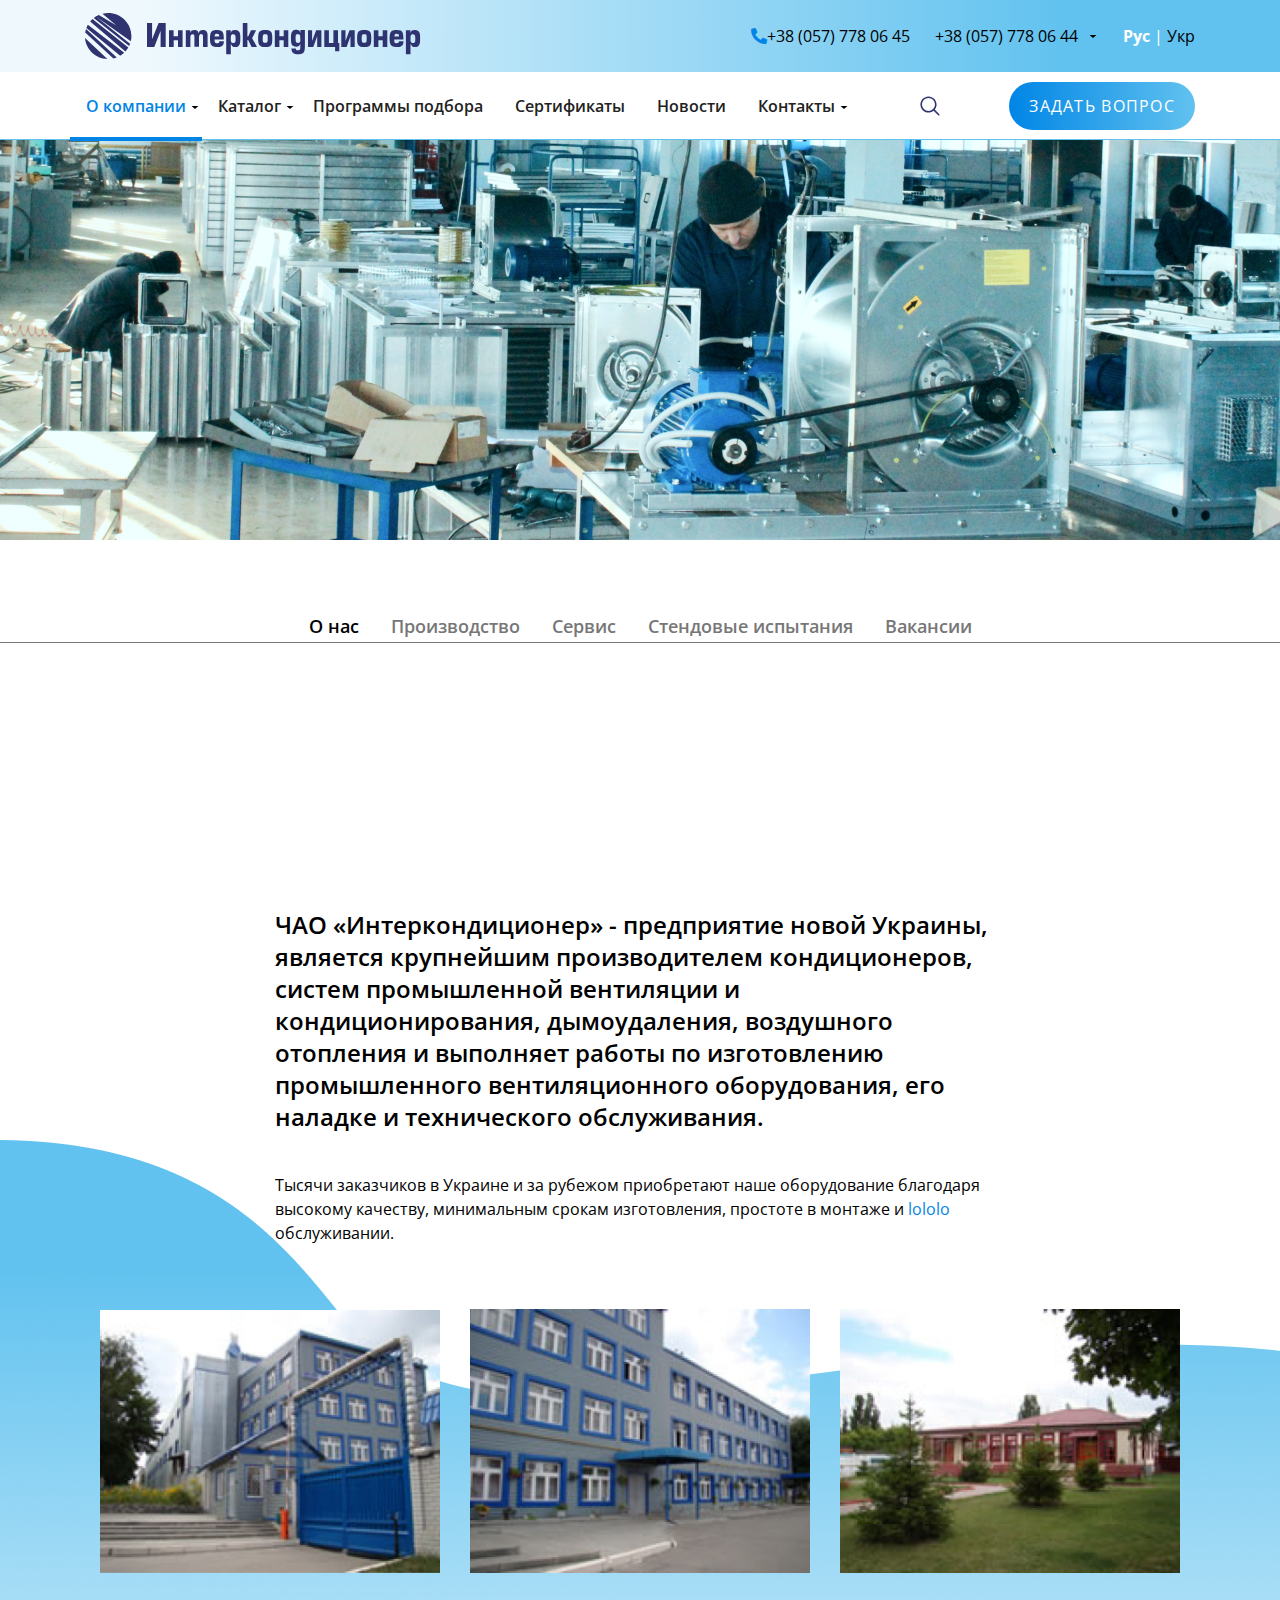
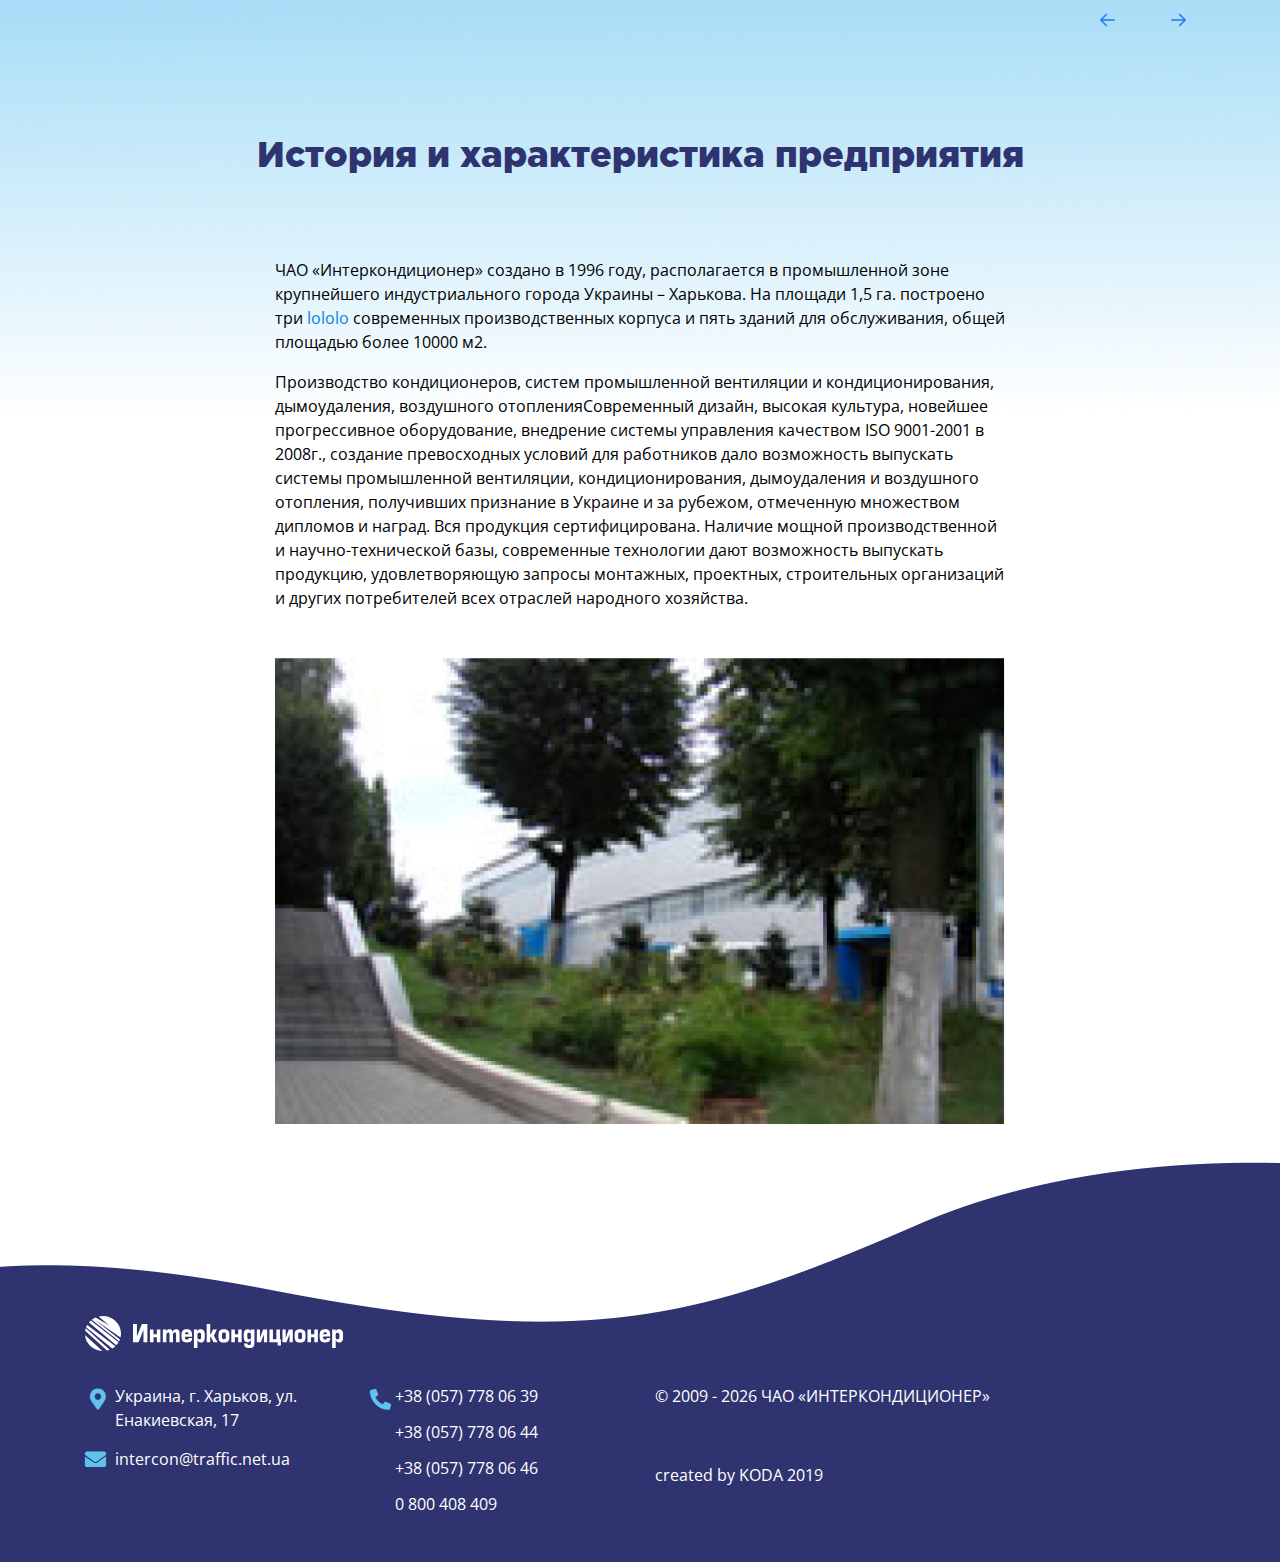
==== commit 41decce2: "UI fixes" ====
--- a/about.html
+++ b/about.html
@@ -221,12 +221,7 @@
 </header>
 <main class="about">
     <div class="about-banner">
-
-<!--        todo: hide img/video dynamically-->
         <img src="media/about-banner.png" alt="">
-<!--        <div class="video-wrap">-->
-<!--            <video loop muted autoplay src="media/video_1080p.mp4"></video>-->
-<!--        </div>-->
     </div>
     <nav>
         <ul>
@@ -238,85 +233,88 @@
             <li><a href="">Вакансии</a></li>
         </ul>
     </nav>
-<!--    <div class="container">-->
-<!--        <div class="row text-row">-->
-<!--            <div class="col-lg-8 offset-lg-2">-->
-<!--                <h2>ЧАО «Интеркондиционер» - предприятие новой Украины, является крупнейшим производителем кондиционеров, систем промышленной вентиляции и кондиционирования,-->
-<!--                    дымоудаления,-->
-<!--                    воздушного отопления и выполняет работы по изготовлению промышленного вентиляционного оборудования, его наладке и технического обслуживания.</h2>-->
-<!--                <p>Тысячи заказчиков в Украине и за рубежом приобретают наше оборудование благодаря высокому качеству, минимальным срокам изготовления, простоте в монтаже и-->
-<!--                    обслуживании.</p>-->
-<!--            </div>-->
-<!--        </div>-->
-
-<!--        <div class="about-slider">-->
-<!--            <div>-->
-<!--                <a data-fancybox="aboutGallery" href="media/about-img1.png">-->
-<!--                    <img src="media/about-img1.png" alt="">-->
-<!--                </a>-->
-<!--            </div>-->
-<!--            <div>-->
-<!--                <a data-fancybox="aboutGallery" href="media/about-img2.png">-->
-<!--                    <img src="media/about-img2.png" alt="">-->
-<!--                </a>-->
-<!--            </div>-->
-<!--            <div>-->
-<!--                <a data-fancybox="aboutGallery" href="media/about-img3.png">-->
-<!--                    <img src="media/about-img3.png" alt="">-->
-<!--                </a>-->
-<!--            </div>-->
-<!--            <div>-->
-<!--                <a data-fancybox="aboutGallery" href="media/about-img4.png">-->
-<!--                    <img src="media/about-img4.png" alt="">-->
-<!--                </a>-->
-<!--            </div>-->
-<!--        </div>-->
-<!--        <div class="about-slider-arrows banner_paginator">-->
-<!--            <div class="prev">-->
-<!--                        <span class="link&#45;&#45;arrowed">-->
-<!--                            <svg class="arrow-icon" xmlns="http://www.w3.org/2000/svg" width="32" height="32" viewBox="0 0 32 32">-->
-<!--                                <g fill="none" stroke="#2175FF" stroke-width="1.5" stroke-linejoin="round" stroke-miterlimit="10">-->
-<!--                                    <circle class="arrow-icon&#45;&#45;circle" cx="16" cy="16" r="15.12"></circle>-->
-<!--                                    <path class="arrow-icon&#45;&#45;arrow" d="M16.14 9.93L22.21 16l-6.07 6.07M8.23 16h13.98"></path>-->
-<!--                                </g>-->
-<!--                            </svg>-->
-<!--                        </span>-->
-<!--            </div>-->
-<!--            <div class="next">-->
-<!--                        <span class="link&#45;&#45;arrowed">-->
-<!--                            <svg class="arrow-icon" xmlns="http://www.w3.org/2000/svg" width="32" height="32" viewBox="0 0 32 32">-->
-<!--                                <g fill="none" stroke="#2175FF" stroke-width="1.5" stroke-linejoin="round" stroke-miterlimit="10">-->
-<!--                                    <circle class="arrow-icon&#45;&#45;circle" cx="16" cy="16" r="15.12"></circle>-->
-<!--                                    <path class="arrow-icon&#45;&#45;arrow" d="M16.14 9.93L22.21 16l-6.07 6.07M8.23 16h13.98"></path>-->
-<!--                                </g>-->
-<!--                            </svg>-->
-<!--                        </span>-->
-<!--            </div>-->
-<!--        </div>-->
-<!--    </div>-->
-<!--    <div class="history">-->
-<!--        <div class="container">-->
-<!--            <h1>История и характеристика предприятия</h1>-->
-<!--            <div class="row">-->
-<!--                <div class="col-lg-8 offset-lg-2">-->
-<!--                    <p>ЧАО «Интеркондиционер» создано в 1996 году, располагается в промышленной зоне крупнейшего индустриального города Украины – Харькова. На площади 1,5 га.-->
-<!--                        построено три-->
-<!--                        современных производственных корпуса и пять зданий для обслуживания, общей площадью более 10000 м2. </p>-->
-<!--                    <p>Производство кондиционеров, систем промышленной вентиляции и кондиционирования, дымоудаления, воздушного отопленияСовременный дизайн, высокая культура,-->
-<!--                        новейшее-->
-<!--                        прогрессивное оборудование, внедрение системы управления качеством ISO 9001-2001 в 2008г., создание превосходных условий для работников дало возможность-->
-<!--                        выпускать-->
-<!--                        системы промышленной вентиляции, кондиционирования, дымоудаления и воздушного отопления, получивших признание в Украине и за рубежом, отмеченную множеством-->
-<!--                        дипломов-->
-<!--                        и наград. Вся продукция сертифицирована. Наличие мощной производственной и научно-технической базы, современные технологии дают возможность выпускать-->
-<!--                        продукцию,-->
-<!--                        удовлетворяющую запросы монтажных, проектных, строительных организаций и других потребителей всех отраслей народного хозяйства.</p>-->
-<!--                    <img src="media/about-img4.png" alt="">-->
-<!--                </div>-->
-<!--            </div>-->
-
-<!--        </div>-->
-<!--    </div>-->
+    <div class="container">
+        <div class="row text-row">
+            <div class="col-lg-8 offset-lg-2">
+                <div class="video-wrap">
+                    <video loop muted src="media/video_1080p.mp4"></video>
+                </div>
+                <h2>ЧАО «Интеркондиционер» - предприятие новой Украины, является крупнейшим производителем кондиционеров, систем промышленной вентиляции и кондиционирования,
+                    дымоудаления,
+                    воздушного отопления и выполняет работы по изготовлению промышленного вентиляционного оборудования, его наладке и технического обслуживания.</h2>
+                <p>Тысячи заказчиков в Украине и за рубежом приобретают наше оборудование благодаря высокому качеству, минимальным срокам изготовления, простоте в монтаже и <a href="">lololo</a>
+                    обслуживании.</p>
+            </div>
+        </div>
+
+        <div class="about-slider">
+            <div>
+                <a data-fancybox="aboutGallery" href="media/about-img1.png">
+                    <img src="media/about-img1.png" alt="">
+                </a>
+            </div>
+            <div>
+                <a data-fancybox="aboutGallery" href="media/about-img2.png">
+                    <img src="media/about-img2.png" alt="">
+                </a>
+            </div>
+            <div>
+                <a data-fancybox="aboutGallery" href="media/about-img3.png">
+                    <img src="media/about-img3.png" alt="">
+                </a>
+            </div>
+            <div>
+                <a data-fancybox="aboutGallery" href="media/about-img4.png">
+                    <img src="media/about-img4.png" alt="">
+                </a>
+            </div>
+        </div>
+        <div class="about-slider-arrows banner_paginator">
+            <div class="prev">
+                        <span class="link--arrowed">
+                            <svg class="arrow-icon" xmlns="http://www.w3.org/2000/svg" width="32" height="32" viewBox="0 0 32 32">
+                                <g fill="none" stroke="#2175FF" stroke-width="1.5" stroke-linejoin="round" stroke-miterlimit="10">
+                                    <circle class="arrow-icon--circle" cx="16" cy="16" r="15.12"></circle>
+                                    <path class="arrow-icon--arrow" d="M16.14 9.93L22.21 16l-6.07 6.07M8.23 16h13.98"></path>
+                                </g>
+                            </svg>
+                        </span>
+            </div>
+            <div class="next">
+                        <span class="link--arrowed">
+                            <svg class="arrow-icon" xmlns="http://www.w3.org/2000/svg" width="32" height="32" viewBox="0 0 32 32">
+                                <g fill="none" stroke="#2175FF" stroke-width="1.5" stroke-linejoin="round" stroke-miterlimit="10">
+                                    <circle class="arrow-icon--circle" cx="16" cy="16" r="15.12"></circle>
+                                    <path class="arrow-icon--arrow" d="M16.14 9.93L22.21 16l-6.07 6.07M8.23 16h13.98"></path>
+                                </g>
+                            </svg>
+                        </span>
+            </div>
+        </div>
+    </div>
+    <div class="history">
+        <div class="container">
+            <h1>История и характеристика предприятия</h1>
+            <div class="row">
+                <div class="col-lg-8 offset-lg-2">
+                    <p>ЧАО «Интеркондиционер» создано в 1996 году, располагается в промышленной зоне крупнейшего индустриального города Украины – Харькова. На площади 1,5 га.
+                        построено три <a href="http://google.com.ua">lololo</a>
+                        современных производственных корпуса и пять зданий для обслуживания, общей площадью более 10000 м2. </p>
+                    <p>Производство кондиционеров, систем промышленной вентиляции и кондиционирования, дымоудаления, воздушного отопленияСовременный дизайн, высокая культура,
+                        новейшее
+                        прогрессивное оборудование, внедрение системы управления качеством ISO 9001-2001 в 2008г., создание превосходных условий для работников дало возможность
+                        выпускать
+                        системы промышленной вентиляции, кондиционирования, дымоудаления и воздушного отопления, получивших признание в Украине и за рубежом, отмеченную множеством
+                        дипломов
+                        и наград. Вся продукция сертифицирована. Наличие мощной производственной и научно-технической базы, современные технологии дают возможность выпускать
+                        продукцию,
+                        удовлетворяющую запросы монтажных, проектных, строительных организаций и других потребителей всех отраслей народного хозяйства.</p>
+                    <img src="media/about-img4.png" alt="">
+                </div>
+            </div>
+
+        </div>
+    </div>
 </main>
 <footer>
     <div class="container">
--- a/css/main.css
+++ b/css/main.css
@@ -1,2 +1,2 @@
-@charset "UTF-8";@import url("https://fonts.googleapis.com/css?family=Raleway:400,800&display=swap");@import url("https://fonts.googleapis.com/css?family=Open+Sans:300,400,700&display=swap");#preloader{min-height:100vh;display:-webkit-box;display:-ms-flexbox;display:flex;-webkit-box-pack:center;-ms-flex-pack:center;justify-content:center;-webkit-box-align:center;-ms-flex-align:center;align-items:center;background:#fff;z-index:99;position:fixed;width:100%}.infinity{width:120px;height:60px;position:relative}.infinity div,.infinity span{position:absolute}.infinity div{top:0;left:50%;width:60px;height:60px;-webkit-animation:rotate 6.9s linear infinite;animation:rotate 6.9s linear infinite}.infinity div span{left:-8px;top:50%;margin:-8px 0 0 0;width:16px;height:16px;display:block;background:#2F3370;-webkit-box-shadow:2px 2px 8px rgba(47, 51, 112, 0.09);box-shadow:2px 2px 8px rgba(47, 51, 112, 0.09);border-radius:50%;-webkit-transform:rotate(90deg);-ms-transform:rotate(90deg);transform:rotate(90deg);-webkit-animation:move 6.9s linear infinite;animation:move 6.9s linear infinite}.infinity div span:after,.infinity div span:before{content:'';position:absolute;display:block;border-radius:50%;width:14px;height:14px;background:inherit;top:50%;left:50%;margin:-7px 0 0 -7px;-webkit-box-shadow:inherit;box-shadow:inherit}.infinity div span:before{-webkit-animation:drop1 .8s linear infinite;animation:drop1 .8s linear infinite}.infinity div span:after{-webkit-animation:drop2 .8s linear infinite .4s;animation:drop2 .8s linear infinite .4s}.infinity div:nth-child(2){-webkit-animation-delay:-2.3s;animation-delay:-2.3s}.infinity div:nth-child(2) span{-webkit-animation-delay:-2.3s;animation-delay:-2.3s}.infinity div:nth-child(3){-webkit-animation-delay:-4.6s;animation-delay:-4.6s}.infinity div:nth-child(3) span{-webkit-animation-delay:-4.6s;animation-delay:-4.6s}.infinityChrome{width:128px;height:60px}.infinityChrome div{position:absolute;width:16px;height:16px;background:#2F3370;-webkit-box-shadow:2px 2px 8px rgba(47, 51, 112, 0.09);box-shadow:2px 2px 8px rgba(47, 51, 112, 0.09);border-radius:50%;-webkit-animation:moveSvg 6.9s linear infinite;animation:moveSvg 6.9s linear infinite;-webkit-filter:url(#goo);filter:url(#goo);-webkit-transform:scaleX(-1);-ms-transform:scaleX(-1);transform:scaleX(-1);offset-path:path("M64.3636364,29.4064278 C77.8909091,43.5203348 84.4363636,56 98.5454545,56 C112.654545,56 124,44.4117395 124,30.0006975 C124,15.5896556 112.654545,3.85282763 98.5454545,4.00139508 C84.4363636,4.14996252 79.2,14.6982509 66.4,29.4064278 C53.4545455,42.4803627 43.5636364,56 29.4545455,56 C15.3454545,56 4,44.4117395 4,30.0006975 C4,15.5896556 15.3454545,4.00139508 29.4545455,4.00139508 C43.5636364,4.00139508 53.1636364,17.8181672 64.3636364,29.4064278 Z")}.infinityChrome div:after,.infinityChrome div:before{content:'';position:absolute;display:block;border-radius:50%;width:14px;height:14px;background:inherit;top:50%;left:50%;margin:-7px 0 0 -7px;-webkit-box-shadow:inherit;box-shadow:inherit}.infinityChrome div:before{-webkit-animation:drop1 .8s linear infinite;animation:drop1 .8s linear infinite}.infinityChrome div:after{-webkit-animation:drop2 .8s linear infinite .4s;animation:drop2 .8s linear infinite .4s}.infinityChrome div:nth-child(2){-webkit-animation-delay:-2.3s;animation-delay:-2.3s}.infinityChrome div:nth-child(3){-webkit-animation-delay:-4.6s;animation-delay:-4.6s}.infinity{display:none}@-webkit-keyframes moveSvg{0%{offset-distance:0%}25%{background:#0085E6}75%{background:#61C2EF}to{offset-distance:100%}}@keyframes moveSvg{0%{offset-distance:0%}25%{background:#0085E6}75%{background:#61C2EF}to{offset-distance:100%}}@-webkit-keyframes rotate{50%{-webkit-transform:rotate(360deg);transform:rotate(360deg);margin-left:0}50.0001%,to{margin-left:-60px}}@keyframes rotate{50%{-webkit-transform:rotate(360deg);transform:rotate(360deg);margin-left:0}50.0001%,to{margin-left:-60px}}@-webkit-keyframes move{0%,50%{left:-8px}25%{background:#0085E6}75%{background:#61C2EF}50.0001%,to{left:auto;right:-8px}}@keyframes move{0%,50%{left:-8px}25%{background:#0085E6}75%{background:#61C2EF}50.0001%,to{left:auto;right:-8px}}@-webkit-keyframes drop1{to{-webkit-transform:translate(32px, 8px) scale(0);transform:translate(32px, 8px) scale(0)}}@keyframes drop1{to{-webkit-transform:translate(32px, 8px) scale(0);transform:translate(32px, 8px) scale(0)}}@-webkit-keyframes drop2{0%{-webkit-transform:translate(0, 0) scale(0.9);transform:translate(0, 0) scale(0.9)}to{-webkit-transform:translate(32px, -8px) scale(0);transform:translate(32px, -8px) scale(0)}}@keyframes drop2{0%{-webkit-transform:translate(0, 0) scale(0.9);transform:translate(0, 0) scale(0.9)}to{-webkit-transform:translate(32px, -8px) scale(0);transform:translate(32px, -8px) scale(0)}}.section1 .slick-initialized .slick-slide{display:-webkit-box;display:-ms-flexbox;display:flex}.top_banner_slider .banner{background-repeat:no-repeat;background-size:cover;background-position:center}.top_banner_slider .banner h1{color:#2F3370;max-width:500px;margin-bottom:45px}.top_banner_slider .banner p{font-size:18px;line-height:29px;max-width:598px}.top_banner_slider .banner .container{display:-webkit-box;display:-ms-flexbox;display:flex;-webkit-box-align:center;-ms-flex-align:center;align-items:center}.top_banner_slider .slick-dots{list-style:none;position:absolute;left:10px;top:30px;text-align:right;padding:0;margin:0}.top_banner_slider .slick-dots li button{width:55px;height:2px;background:#2F3370;-webkit-transition:all 0.5s;-o-transition:all 0.5s;transition:all 0.5s;display:inline-block;border:none;font-size:0px;line-height:3px;cursor:pointer}.top_banner_slider .slick-dots .slick-active button{width:40px;text-indent:-60px;line-height:0;font-size:18px;font-family:"Raleway", sans-serif;font-weight:800;color:#2F3370}.top_banner_slider_arrowsBox{position:absolute;left:10px;bottom:0}.top_banner_slider_arrowsBox .next_btn,.top_banner_slider_arrowsBox .prev_btn{height:120px;width:56px;background-repeat:no-repeat;background-position-x:center;-webkit-transition:background-color .2s;-o-transition:background-color .2s;transition:background-color .2s}.top_banner_slider_arrowsBox .next_btn:hover,.top_banner_slider_arrowsBox .prev_btn:hover{background-color:rgba(255, 255, 255, 0.7);cursor:pointer}.top_banner_slider_arrowsBox .next_btn{background-image:url("../media/Arrow_left.svg");background-position-y:0}.top_banner_slider_arrowsBox .prev_btn{background-image:url("../media/Arrow_right.svg");background-position-y:100%}.section-wrapper{background:url("../media/wave-bg.svg") #F5F5F5;padding-bottom:260px;position:relative;background-repeat:no-repeat;background-position:center bottom;background-size:contain}.home-catalog{padding:93px 15px}.home-catalog h1{color:#2F3370;margin-bottom:68px}.catalog-grid{display:-ms-grid;display:grid;grid-template-columns:repeat(3, 1fr);-ms-grid-columns:1fr 1fr 1fr;grid-gap:32px}.catalog-grid .card{font-size:18px;line-height:29px;background-color:white;border-radius:4px;-webkit-box-shadow:0 0 8px rgba(196, 196, 196, 0.5);box-shadow:0 0 8px rgba(196, 196, 196, 0.5);min-height:240px;text-align:center;position:relative;z-index:0;overflow:hidden;border:none}.catalog-grid .card:before{content:"";position:absolute;z-index:-1;top:-16px;right:-16px;background:-webkit-gradient(linear, left top, right top, from(#61C2EF), color-stop(50%, #ABE5FF));background:-webkit-linear-gradient(left, #61C2EF 0%, #ABE5FF 50%);background:-o-linear-gradient(left, #61C2EF 0%, #ABE5FF 50%);background:linear-gradient(90deg, #61C2EF 0%, #ABE5FF 50%);height:32px;width:32px;border-radius:32px;-webkit-transform:scale(1);-ms-transform:scale(1);transform:scale(1);-webkit-transform-origin:50% 50%;-ms-transform-origin:50% 50%;transform-origin:50% 50%;-webkit-transition:-webkit-transform 0.25s ease-out;transition:-webkit-transform 0.25s ease-out;-o-transition:transform 0.25s ease-out;transition:transform 0.25s ease-out;transition:transform 0.25s ease-out, -webkit-transform 0.25s ease-out}.catalog-grid .card:hover .go-corner{background:transparent}.catalog-grid .card:hover:before{-webkit-transform:scale(28);-ms-transform:scale(28);transform:scale(28)}.catalog-grid .card a{display:-webkit-box;display:-ms-flexbox;display:flex;-webkit-box-orient:vertical;-webkit-box-direction:normal;-ms-flex-direction:column;flex-direction:column;-webkit-box-align:center;-ms-flex-align:center;align-items:center;padding:15px;height:100%;height:available;height:-webkit-fill-available}.catalog-grid .card img{max-height:132px;height:132px;max-width:100%}.catalog-grid .card p{margin-top:10px;margin-bottom:0;font-weight:600;line-height:120%}.home-news h1{color:#2F3370}.news-flex{display:-webkit-box;display:-ms-flexbox;display:flex;-ms-flex-wrap:wrap;flex-wrap:wrap;margin-left:-32px}.news-flex .card{margin:0 0 32px 32px;width:calc(33.3333% - 32px)}.news-flex .card img{width:100%;height:240px;-o-object-fit:none;object-fit:none}.news-flex .card,.news-flex .card-sm{position:relative;background:#FFFFFF;-webkit-box-shadow:0 0 8px rgba(196, 196, 196, 0.5);box-shadow:0 0 8px rgba(196, 196, 196, 0.5);border-radius:4px;border:none}.news-flex .card-sm a,.news-flex .card a{padding:15px;height:100%}.news-flex .card-sm p,.news-flex .card p{line-height:29px;font-size:18px;font-weight:600;overflow:hidden;display:-webkit-box;-webkit-line-clamp:3;-webkit-box-orient:vertical}.news-flex .card-sm img,.news-flex .card img{margin-bottom:14px;max-width:100%;max-height:100%}.news-flex .card-sm span,.news-flex .card span{font-weight:300;line-height:26px;color:#7F899D}.news-flex .card-sm span.link--arrowed,.news-flex .card span.link--arrowed{margin-right:auto;margin-left:calc(100% - 30px);width:30px;height:30px}.news-flex .card-sm:hover .arrow-icon,.news-flex .card:hover .arrow-icon{-webkit-transform:translate3d(5px, 0, 0);transform:translate3d(5px, 0, 0)}.news-flex .card-sm:hover .arrow-icon--circle,.news-flex .card:hover .arrow-icon--circle{stroke-dashoffset:0}.news-flex .card-sm:hover p,.news-flex .card:hover p{color:#2F3370}.news-flex .card-column{margin:0 0 32px 32px;width:calc(33.3333% - 32px)}.news-flex .card-sm{min-height:calc(50% - 16px)}.news-flex .card-sm img{border-radius:50%;max-width:92px;max-height:92px;margin-bottom:0;margin-right:14px}.news-flex .card-sm:first-child{margin-bottom:32px}.news-flex .card-sm span.link--arrowed{position:absolute;bottom:20px;right:15px}.news-flex .card-sm a{display:-webkit-box;display:-ms-flexbox;display:flex;padding-bottom:35px}@-moz-document url-prefix(){.news-flex .card-sm p,.news-flex .card p{max-height:87px;overflow:hidden}}.link--arrowed{display:inline-block;height:2rem;line-height:2rem}.link--arrowed .arrow-icon{position:relative;top:-1px;-webkit-transition:-webkit-transform 0.3s ease;transition:-webkit-transform 0.3s ease;-o-transition:transform 0.3s ease;transition:transform 0.3s ease;transition:transform 0.3s ease, -webkit-transform 0.3s ease;vertical-align:middle}.link--arrowed .arrow-icon--circle{-webkit-transition:stroke-dashoffset .3s ease;-o-transition:stroke-dashoffset .3s ease;transition:stroke-dashoffset .3s ease;stroke-dasharray:95;stroke-dashoffset:95}.news-page-link{margin-top:48px;text-align:center;position:absolute;width:100%;z-index:1}.news-page-link .cta{position:relative;margin:auto;padding:19px 22px;-webkit-transition:all .2s ease;-o-transition:all .2s ease;transition:all .2s ease}.news-page-link .cta:before{content:"";position:absolute;top:8px;left:0;display:block;border-radius:30px;background:-webkit-gradient(linear, left top, right top, from(#0085E6), to(#61C2EF));background:-webkit-linear-gradient(left, #0085E6 0%, #61C2EF 100%);background:-o-linear-gradient(left, #0085E6 0%, #61C2EF 100%);background:linear-gradient(90deg, #0085E6 0%, #61C2EF 100%);width:48px;height:48px;-webkit-transition:all .3s ease;-o-transition:all .3s ease;transition:all .3s ease}.news-page-link .cta span{position:relative;font-size:14px;line-height:19px;letter-spacing:0.08em;text-transform:uppercase;vertical-align:middle;color:#2F3370}.news-page-link .cta img{position:relative;top:0;margin-left:10px;fill:none;stroke-linecap:round;stroke-linejoin:round;stroke-width:2;-webkit-transform:translateX(-5px);-ms-transform:translateX(-5px);transform:translateX(-5px);-webkit-transition:all .3s ease;-o-transition:all .3s ease;transition:all .3s ease}.news-page-link .cta:hover:before{width:100%}.news-page-link .cta:hover:before img{-webkit-transform:translateX(0);-ms-transform:translateX(0);transform:translateX(0)}.news-page-link .cta:active{-webkit-transform:scale(0.96);-ms-transform:scale(0.96);transform:scale(0.96)}@-moz-document url-prefix(){.news-grid .card p{max-height:84px;overflow:hidden}}.no-search-results h2{font-family:"Open Sans", sans-serif;font-size:24px;line-height:32px;text-align:center;text-transform:uppercase;color:#0085E6;max-width:460px;margin:0 auto 43px}.no-search-results .search-img{margin:72px auto;text-align:center}.catalog{background-color:#F5F5F5;padding-bottom:275px;position:relative}.catalog h1{margin-bottom:68px}.catalog h4{font-weight:600;margin-bottom:20px}#sidebar{background:#ffffff;color:#fff;position:-webkit-sticky;position:sticky;top:95px}#sidebar.shown{left:0;top:54px;z-index:2;width:100%}#sidebar ul.components{padding:0;margin:0;list-style-type:none}#sidebar ul.components>li{min-height:60px;position:relative;display:-webkit-box;display:-ms-flexbox;display:flex;-webkit-box-orient:vertical;-webkit-box-direction:normal;-ms-flex-direction:column;flex-direction:column;-webkit-box-pack:center;-ms-flex-pack:center;justify-content:center;-webkit-box-align:start;-ms-flex-align:start;align-items:flex-start;padding:0 34px 0 0}#sidebar ul.components>li>a{border-left:4px solid #FFFFFF;display:-webkit-box;display:-ms-flexbox;display:flex;-webkit-box-align:center;-ms-flex-align:center;align-items:center;width:100%}#sidebar ul.components>li.withDropMenu:after{content:url(../media/shevron.svg);position:absolute;top:calc(50% - 24px);right:3px;cursor:pointer;height:8px;display:inline-block;line-height:0;padding:20px 10px 30px}#sidebar ul.components>li.active-item,#sidebar ul.components>li:hover{background:#F9F9F9}#sidebar ul.components>li.active-item>a,#sidebar ul.components>li:hover>a{border-left:4px solid #0085E6}#sidebar ul.components>li.withDropMenu.opened:after{content:url(../media/shevron2_hover.svg);top:5px}#sidebar ul.components li.withDropMenu>a{position:relative;display:-webkit-box;display:-ms-flexbox;display:flex;-webkit-box-align:center;-ms-flex-align:center;align-items:center;width:available;width:-moz-available;width:-webkit-fill-available}#sidebar ul.components li.withDropMenu>a:after{content:'';position:absolute;right:0;top:15%;width:1px;height:70%;background-color:#222222;opacity:0.2}#sidebar ul.components li.withDropMenu.opened{background-color:#eeeeee}#sidebar ul.components li.withDropMenu.opened>a{border-left:4px solid #0085E6;color:#0085E6}#sidebar ul.components .drop-menu{padding:0;width:100%;display:none}#sidebar ul.components .drop-menu li{min-height:54px;display:-webkit-box;display:-ms-flexbox;display:flex;-webkit-box-align:center;-ms-flex-align:center;align-items:center;margin-right:-34px}#sidebar ul.components .drop-menu li.activeItem,#sidebar ul.components .drop-menu li:hover{background:#0085E6}#sidebar ul.components .drop-menu li.activeItem a,#sidebar ul.components .drop-menu li:hover a{color:#FFFFFF}#sidebar ul.components .drop-menu li a{font-weight:normal;color:#333333;font-size:14px;padding:19px 10px 11px 34px;width:100%}#sidebar ul.components .drop-menu.show{display:block}#sidebar>ul li a{font-weight:600;font-size:14px;color:#000000;padding:15px 0 15px 12px;min-height:60px}.filter-btn:not(.back-btn){display:-webkit-box;display:-ms-flexbox;display:flex;-webkit-box-align:center;-ms-flex-align:center;align-items:center;-webkit-box-pack:center;-ms-flex-pack:center;justify-content:center;margin:0 0 48px}.filter-btn:not(.back-btn) .fa-filter{margin-right:8px}#sidebar .back-btn{width:20px;height:15px;background:url("../media/Arrow-sm.svg") no-repeat;-webkit-transform:rotate(180deg);-ms-transform:rotate(180deg);transform:rotate(180deg);margin:20px 0 10px 16px}.catalog-item{background-color:#FFFFFF;border-radius:4px;-webkit-box-align:center;-ms-flex-align:center;align-items:center;padding:30px 15px;position:relative;margin-bottom:30px}.catalog-item img{max-width:100%;width:100%}.catalog-item span.link--arrowed{margin-right:auto;margin-left:calc(100% - 30px)}.catalog-item:hover{-webkit-box-shadow:0px 0px 12px rgba(196, 196, 196, 0.8);box-shadow:0px 0px 12px rgba(196, 196, 196, 0.8)}.catalog-item:hover .arrow-icon{-webkit-transform:translate3d(5px, 0, 0);transform:translate3d(5px, 0, 0)}.catalog-item:hover .arrow-icon--circle{stroke-dashoffset:0}.pagination{display:-webkit-box;display:-ms-flexbox;display:flex;-webkit-box-align:center;-ms-flex-align:center;align-items:center;-webkit-box-pack:center;-ms-flex-pack:center;justify-content:center;margin-top:18px;z-index:1;position:absolute;bottom:190px;width:100%}.pagination .next-page,.pagination .prev-page{width:30px;height:20px;background:url("../media/arrow_left_default.svg") no-repeat center;-webkit-transition:all .2s;-o-transition:all .2s;transition:all .2s}.pagination .next-page:hover,.pagination .prev-page:hover{background:url("../media/arrow_left_default_hover.svg") no-repeat center}.pagination .next-page{-webkit-transform:rotate(180deg);-ms-transform:rotate(180deg);transform:rotate(180deg);-webkit-transform-origin:center;-ms-transform-origin:center;transform-origin:center}.pagination span{height:24px;width:24px;border-radius:50%;margin:0 3px;text-align:center;display:inline-block}.pagination span a{color:#2F3370}.pagination span.current{background:-webkit-gradient(linear, left top, right top, from(#0085E6), to(#61C2EF));background:-webkit-linear-gradient(left, #0085E6 0%, #61C2EF 100%);background:-o-linear-gradient(left, #0085E6 0%, #61C2EF 100%);background:linear-gradient(90deg, #0085E6 0%, #61C2EF 100%);color:#FFFFFF}.cat-downloads img{max-width:120px}.cat-downloads .gradient-btn{margin-right:20px}.product{padding-bottom:275px;position:relative;-webkit-user-select:none;-moz-user-select:none;-ms-user-select:none;user-select:none}.product h1{margin-bottom:40px}.product .back-btn{margin-top:48px;text-align:right}.product .back-btn .cta{position:relative;margin:auto;padding:19px 22px;-webkit-transition:all .2s ease;-o-transition:all .2s ease;transition:all .2s ease}.product .back-btn .cta:before{content:"";position:absolute;top:8px;right:0;display:block;border-radius:30px;background:-webkit-gradient(linear, left top, right top, from(#0085E6), to(#61C2EF));background:-webkit-linear-gradient(left, #0085E6 0%, #61C2EF 100%);background:-o-linear-gradient(left, #0085E6 0%, #61C2EF 100%);background:linear-gradient(90deg, #0085E6 0%, #61C2EF 100%);width:48px;height:48px;-webkit-transition:all .3s ease;-o-transition:all .3s ease;transition:all .3s ease}.product .back-btn .cta span{position:relative;font-size:14px;line-height:19px;letter-spacing:0.08em;text-transform:uppercase;vertical-align:middle;color:#2F3370}.product .back-btn .cta img{position:relative;top:0;margin-left:10px;fill:none;stroke-linecap:round;stroke-linejoin:round;stroke-width:2;-webkit-transform:translateX(-5px);-ms-transform:translateX(-5px);transform:translateX(-5px);-webkit-transition:all .3s ease;-o-transition:all .3s ease;transition:all .3s ease}.product .back-btn .cta:hover:before{width:100%}.product .back-btn .cta:hover:before img{-webkit-transform:translateX(0);-ms-transform:translateX(0);transform:translateX(0)}.product .back-btn .cta:active{-webkit-transform:scale(0.96);-ms-transform:scale(0.96);transform:scale(0.96)}.product-description{margin:60px auto 0}.product-description .nav-tabs{border:none;width:-webkit-max-content;width:-moz-max-content;width:max-content;margin:0 auto;background:rgba(97, 194, 239, 0.5)}.product-description .nav-tabs .nav-link{border:none;border-top:4px solid transparent;color:#555555;letter-spacing:0.04em;font-size:16px;text-transform:uppercase;font-weight:600;border-radius:0;-webkit-transition:all .2s;-o-transition:all .2s;transition:all .2s}.product-description .nav-tabs .nav-link.active{border-top:4px solid #0085E6;color:#000;background-color:transparent}.product-description .nav-tabs .nav-link:hover{border-top:4px solid #0085E6}.tab-content{margin-top:34px}.tab-content h3{font-weight:600;line-height:27px;color:#222222}.tab-content img{max-width:100%}.tab-content table{width:100%}.tab-content table tr{height:80px;border-bottom:1px solid #C4C4C4}.tab-content table tr:last-child{border-bottom:none}.tab-content table tr td:first-child{width:55%}.tab-content table .gradient-btn{margin-right:6px;float:right}.tab-content table .gradient-btn a{color:#FFFFFF}.tab-content table .border-btn{float:right}.tab-content table .border-btn a{color:#2F3370}.short-descr{font-weight:600;font-size:18px;line-height:27px;color:#222222;margin-bottom:0}.product .preview-slider img{max-width:100%}.product .preview-slider .slick-track{display:-webkit-box!important;display:-ms-flexbox!important;display:flex!important}.product .preview-slider .slick-slide{display:-webkit-box;display:-ms-flexbox;display:flex;-webkit-box-align:center;-ms-flex-align:center;align-items:center;-webkit-box-pack:center;-ms-flex-pack:center;justify-content:center;height:inherit!important}.product .thumb-slider{margin-top:26px}.product .thumb-slider img{max-width:100%}.product .thumb-slider .slick-track{margin-left:-32px;display:-webkit-box!important;display:-ms-flexbox!important;display:flex!important}.product .thumb-slider .slick-slide{margin-left:32px;border:1px solid #C4C4C4;height:inherit;display:-webkit-box;display:-ms-flexbox;display:flex;-webkit-box-align:center;-ms-flex-align:center;align-items:center}.product .thumb-slider .slick-slide.slick-current,.product .thumb-slider .slick-slide:hover{border:1px solid #0085E6}.banner_paginator{display:-webkit-box;display:-ms-flexbox;display:flex;margin-top:30px;-webkit-box-pack:end;-ms-flex-pack:end;justify-content:flex-end}.banner_paginator .next,.banner_paginator .prev{cursor:pointer}.banner_paginator .next:hover .arrow-icon,.banner_paginator .prev:hover .arrow-icon{-webkit-transform:translate3d(5px, 0, 0);transform:translate3d(5px, 0, 0)}.banner_paginator .next:hover .arrow-icon--circle,.banner_paginator .prev:hover .arrow-icon--circle{stroke-dashoffset:0}.banner_paginator .next:hover p,.banner_paginator .prev:hover p{color:#2F3370}.banner_paginator .prev{-webkit-transform:rotate(180deg);-ms-transform:rotate(180deg);transform:rotate(180deg);-webkit-transform-origin:center;-ms-transform-origin:center;transform-origin:center;margin-right:40px;margin-top:2px}.product .accordion>.card{border-radius:0;border:none}.product .accordion>.card .card-header{border:none;border-radius:0;border-bottom:1px solid #ffffff;margin-bottom:0;padding:0}.product .accordion>.card .card-header .btn{background:rgba(97, 194, 239, 0.5);font-weight:600;font-size:14px;line-height:21px;color:#000000;letter-spacing:0.4em;text-transform:uppercase;width:100%;height:100%;text-align:left;padding:15px;border-radius:0;position:relative}.product .accordion>.card .card-header .btn:hover{text-decoration:none}.product .accordion>.card .card-header .btn:focus{-webkit-box-shadow:none;box-shadow:none}.product .accordion>.card .card-header .btn[aria-expanded=true]{background:#0085E6;color:#FFFFFF}.product .accordion>.card .card-header .btn[aria-expanded=true]:after{content:url(../media/shevron2_active.svg)}.product .accordion>.card .card-header .btn:after{content:url(../media/shevron.svg);position:absolute;top:10px;right:20px}.news{background:#F5F5F5;position:relative}.news-item{position:relative}.news-item h1{text-align:center;margin-bottom:62px;padding-top:87px}.news-item .news-date{color:#7F899D;font-size:18px;margin-bottom:30px}.news-item .news-descr{font-weight:600;font-size:24px;color:#222222;margin-bottom:44px}.news-item .news-descr img{display:block;margin:34px auto 0;width:100%;max-width:100%}.news-item .back-btn{margin-top:80px;text-align:right}.news-item .back-btn .cta{position:relative;margin:auto;padding:19px 22px;-webkit-transition:all .2s ease;-o-transition:all .2s ease;transition:all .2s ease}.news-item .back-btn .cta:before{content:"";position:absolute;top:8px;right:0;display:block;border-radius:30px;background:-webkit-gradient(linear, left top, right top, from(#0085E6), to(#61C2EF));background:-webkit-linear-gradient(left, #0085E6 0%, #61C2EF 100%);background:-o-linear-gradient(left, #0085E6 0%, #61C2EF 100%);background:linear-gradient(90deg, #0085E6 0%, #61C2EF 100%);width:48px;height:48px;-webkit-transition:all .3s ease;-o-transition:all .3s ease;transition:all .3s ease}.news-item .back-btn .cta span{position:relative;font-size:14px;line-height:19px;letter-spacing:0.08em;text-transform:uppercase;vertical-align:middle;color:#2F3370}.news-item .back-btn .cta img{position:relative;top:0;margin-left:10px;fill:none;stroke-linecap:round;stroke-linejoin:round;stroke-width:2;-webkit-transform:translateX(-5px);-ms-transform:translateX(-5px);transform:translateX(-5px);-webkit-transition:all .3s ease;-o-transition:all .3s ease;transition:all .3s ease}.news-item .back-btn .cta:hover:before{width:100%}.news-item .back-btn .cta:hover:before img{-webkit-transform:translateX(0);-ms-transform:translateX(0);transform:translateX(0)}.news-item .back-btn .cta:active{-webkit-transform:scale(0.96);-ms-transform:scale(0.96);transform:scale(0.96)}.news-item .gradient-btn{width:166px}.news-item .gradient-btn .fas{color:#FFFFFF;font-size:28px;margin-right:15px}.news-img .slick-slide{border:none}.news-img .slick-slide:focus{outline:none}.news-img img{max-width:100%;padding:0 15px;width:100%;height:232px;-o-object-fit:cover;object-fit:cover}.news-img .slick-dots{list-style-type:none;display:-webkit-box;display:-ms-flexbox;display:flex;-webkit-box-align:center;-ms-flex-align:center;align-items:center;-webkit-box-pack:center;-ms-flex-pack:center;justify-content:center;margin-top:30px;padding:0}.news-img .slick-dots li{display:inline-block;margin:0 10px}.news-img .slick-dots li button{border:none;width:4px;height:4px;background:#61C2EF;font-size:0;padding:0;border-radius:50%}.about .text-row{margin-top:59px}.about nav{min-height:103px;border-bottom:1px solid #777777;margin-bottom:80px;display:-webkit-box;display:-ms-flexbox;display:flex;-webkit-box-align:end;-ms-flex-align:end;align-items:flex-end;-webkit-box-pack:center;-ms-flex-pack:center;justify-content:center}.about nav ul{list-style-type:none;text-align:center;margin-bottom:0;padding:0}.about nav ul li{display:inline-block;margin:0 5px}.about nav ul li.active a{color:#000000}.about nav ul li a{font-size:18px;font-weight:600;line-height:32px;color:#777777;position:relative;padding:0 9px}.about nav ul li a:before{content:"";position:absolute;width:100%;height:4px;bottom:-6px;left:0;background-color:#61C2EF;visibility:hidden;-webkit-transform:scaleX(0);-ms-transform:scaleX(0);transform:scaleX(0);-webkit-transition:all 0.2s cubic-bezier(1, 0.25, 0, 0.75);-o-transition:all 0.2s cubic-bezier(1, 0.25, 0, 0.75);transition:all 0.2s cubic-bezier(1, 0.25, 0, 0.75)}.about nav ul li a:hover:before{visibility:visible;-webkit-transform:scaleX(1);-ms-transform:scaleX(1);transform:scaleX(1)}.about nav ul li a:hover{text-decoration:none}.about h2{margin-bottom:40px}.about h1{text-align:center;margin:93px 0 80px}.about img{width:100%;margin:0 auto}.about-slider{margin-top:48px}.about-slider .slick-track{display:-webkit-box;display:-ms-flexbox;display:flex}.about-slider .slick-slide{padding:0 15px;min-height:100%;height:auto}.about-slider .slick-slide img{-o-object-fit:cover;object-fit:cover;height:100%;width:100%}.about-slider .slick-dots{list-style-type:none;display:-webkit-box;display:-ms-flexbox;display:flex;-webkit-box-align:center;-ms-flex-align:center;align-items:center;-webkit-box-pack:center;-ms-flex-pack:center;justify-content:center;margin-top:30px;padding:0}.about-slider .slick-dots li{display:inline-block;margin:0 10px}.about-slider .slick-dots li.slick-active button{background:#0085E6}.about-slider .slick-dots li button{border:none;width:4px;height:4px;background:#61C2EF;font-size:0;padding:0;border-radius:50%}.history img{margin-top:30px}.video-wrap{width:100%}.video-wrap video{width:100%}.program{background:#F5F5F5}.program .program-descr-wrap{background:#FFFFFF;-webkit-box-shadow:0 0 8px rgba(196, 196, 196, 0.5);box-shadow:0 0 8px rgba(196, 196, 196, 0.5);border-radius:4px;padding:50px 30px 65px}.program .program-descr-wrap ul{list-style-type:none;padding:0;margin-bottom:22px}.program .program-descr-wrap ul li:before{content:"•";color:#61C2EF;margin-right:5px}.program h1{text-align:left;margin-bottom:80px}.program h2{margin-bottom:40px}.program .gradient-btn{height:40px}.program .gradient-btn a{font-size:14px}.program h4{font-weight:600}.program .border-btn{width:-webkit-max-content;width:-moz-max-content;width:max-content;height:40px;padding-top:6px}.program .border-btn a{font-size:14px}.design-pr{display:-ms-grid;display:grid;grid-template-columns:2fr 1fr 1fr;-ms-grid-columns:2fr 1fr 1fr;-ms-grid-rows:1fr;grid-template-rows:1fr;grid-gap:32px}.design-pr .border-btn a{color:#2F3370}.program-descr-wrap table{width:100%}.program-descr-wrap table tr{height:80px;border-bottom:1px solid #C4C4C4}.program-descr-wrap table tr:last-child{border-bottom:none}.program-descr-wrap table tr td:first-child{width:55%}.program-descr-wrap table .gradient-btn{height:40px;margin-right:6px;float:right}.program-descr-wrap table .gradient-btn a{color:#FFFFFF}.program-descr-wrap table .border-btn{width:142px;float:right}.program-descr-wrap table .border-btn a{color:#2F3370}.certificates{position:relative;background:#F5F5F5}.certificates h1{margin-bottom:68px}.docs-grid{display:-ms-grid;display:grid;grid-template-columns:repeat(2, 1fr);-ms-grid-columns:1fr 1fr;grid-gap:30px}.docs-grid .card{-webkit-box-shadow:0 0 8px rgba(196, 196, 196, 0.5);box-shadow:0 0 8px rgba(196, 196, 196, 0.5);border:none;border-radius:4px;padding:19px 15px 17px;display:-webkit-box;display:-ms-flexbox;display:flex;-webkit-box-orient:horizontal;-webkit-box-direction:normal;-ms-flex-direction:row;flex-direction:row}.docs-grid .card a{height:-webkit-max-content;height:-moz-max-content;height:max-content}.docs-grid .card img{max-width:243px}.docs-grid p{color:#2F3370;font-weight:600;font-size:18px;line-height:27px;margin-left:16px}.contacts .common-contacts{background:#F5F5F5;padding-bottom:80px}.contacts .personal-contacts{padding-top:71px}.contacts .personal-contacts ul{padding:0;margin:0;list-style-type:none;font-weight:600;line-height:40px}.contacts .personal-contacts p{margin:20px 0 15px;color:#555555}.contacts h2{margin:45px 0 0}.contacts .contact-form{position:static;display:-webkit-box;display:-ms-flexbox;display:flex;max-width:none}.contacts .contact-form form{width:100%}.contacts .map-wrap{margin-top:71px;height:600px}.contacts .map-wrap .container{display:-webkit-box;display:-ms-flexbox;display:flex;-webkit-box-pack:center;-ms-flex-pack:center;justify-content:center;height:100%}.contacts .map-wrap .container iframe{height:100%;width:100%}.contacts-col{font-size:16px;line-height:32px}.contacts-col .address{margin:57px 0 40px}.contacts-col .note{color:#555555;font-size:12px}.tel-list{padding:0;list-style-type:none;margin:0;font-weight:bold}.offices{background:#F5F5F5}.offices h1{margin-bottom:77px}.offices h2{margin-bottom:35px}.offices ul{list-style-type:none;margin:0;padding:0}.offices .contact-person{margin-top:30px}.offices .map-wrap{margin-top:71px;height:600px;width:1000%}.offices .map-wrap .container{display:-webkit-box;display:-ms-flexbox;display:flex;-webkit-box-pack:center;-ms-flex-pack:center;justify-content:center;height:100%;overflow-y:hidden}.offices .map-wrap .container iframe{height:100%;width:100%;margin-top:-46px;border:none}@media (max-width:320px){header .contact-form{display:block;position:fixed;bottom:0;top:68px;overflow:auto;height:auto}header .contact-form .download-file,header .contact-form .form-item{width:100%}}@media (max-width:575.98px){main .contact-form .form-item{width:280px}.program h1{padding-top:26px}.news-item h1{padding-top:26px}.news h1{padding-top:26px}body h1{font-size:20px!important;line-height:23px!important}.home-catalog .catalog-grid{-ms-grid-columns:1fr;grid-template-columns:1fr}.section-wrapper{padding-bottom:160px}body footer{padding-top:31px}body footer .phones{margin-left:30px;margin-top:16px}body footer .phones:before{left:17px}body footer .phones a{width:-webkit-max-content;width:-moz-max-content;width:max-content}body footer:before{display:none}body footer .footer-logo{position:static;margin:0 0 23px}.pagination{position:static}body main{padding-bottom:64px;min-height:calc(100vh - 574px)}.about-slider-arrows{display:none}body .program h1{margin-bottom:44px}body .program .program-descr-wrap{padding:35px 15px 40px}body .program h2{margin-bottom:30px}body .certificates h1{margin-bottom:44px}body .certificates .docs-grid p{font-size:12px;line-height:18px}body .certificates .docs-grid .card img{max-height:248px}.top_banner_slider_arrowsBox{display:none}header .contact-form{padding:45px 10px 60px 10px;overflow-y:auto;max-height:calc(100vh - 100px);width:100vw}header .contact-form p{margin-bottom:5px}.search-wrap .search-line input{min-width:250px}.map-wrap{height:320px!important}.tab-content table tr{display:-webkit-box;display:-ms-flexbox;display:flex;-ms-flex-wrap:wrap;flex-wrap:wrap;height:auto;padding-bottom:15px}.tab-content table tr td:first-child{display:block;-webkit-box-flex:1;-ms-flex-positive:1;flex-grow:1;width:100%!important;margin-bottom:10px}.tab-content table tr td:nth-child(2){display:inline-block;-webkit-box-flex:0.5;-ms-flex-positive:0.5;flex-grow:0.5}.tab-content table tr td:nth-child(2) .gradient-btn{float:left}.tab-content table tr td:last-child{display:inline-block;-ms-flex-item-align:end;align-self:flex-end;-webkit-box-flex:0.5;-ms-flex-positive:0.5;flex-grow:0.5}.cat-downloads tr{display:-webkit-box;display:-ms-flexbox;display:flex;-webkit-box-orient:vertical;-webkit-box-direction:normal;-ms-flex-direction:column;flex-direction:column}.cat-downloads tr .gradient-btn{margin-right:0;margin-bottom:10px;font-size:12px;height:30px;padding:0 10px}.cat-downloads tr .border-btn{font-size:12px;height:30px;padding:6px 10px}.program-descr .border-btn{display:none}.program-descr-wrap table tr td:first-child{word-break:break-word}.program-descr-wrap table .gradient-btn{font-size:12px;height:30px;padding:0 10px}}@media (max-width:767.98px){body .product-description-sm .tab-content table tr td:first-child{width:auto}body .product-description-sm .tab-content table .gradient-btn{font-size:12px;height:30px;padding:0 10px}body .product-description-sm .tab-content table .border-btn{height:30px;padding:6px 10px;font-size:12px}body #anchor{width:40px;height:40px;bottom:50px}body #anchor img{max-width:20px}main .breadcrumb{margin-bottom:43px}main .contact-form{padding:39px 0 48px 0}main .contact-form .form-item{max-width:none}.news-item .gradient-btn{margin-bottom:55px}.news-item p{font-size:14px;line-height:21px}.news-item .news-date{font-size:15px}.news-descr p{font-size:16px;line-height:24px}.catalog-grid{-ms-grid-columns:1fr 1fr;grid-template-columns:1fr 1fr}.about nav{display:none}.about h1{margin:0 0 49px}.about h2{margin-top:60px;font-size:18px}.history{padding-top:40px}main .docs-grid{-ms-grid-columns:1fr;grid-template-columns:1fr}.contacts h2{margin-top:40px}.contacts .map-wrap{margin-top:61px}.contacts .personal-contacts{padding-top:20px}#sidebar{position:fixed;left:-150vw;-webkit-transition:.3s;-o-transition:.3s;transition:.3s;bottom:0;overflow-y:auto}#sidebar li.withDropMenu:hover>a:after{display:none}.home-news{background:-webkit-gradient(linear, left top, left bottom, from(#61C2EF), to(#FFFFFF));background:-webkit-linear-gradient(top, #61C2EF 0%, #FFFFFF 100%);background:-o-linear-gradient(top, #61C2EF 0%, #FFFFFF 100%);background:linear-gradient(180deg, #61C2EF 0%, #FFFFFF 100%);padding-top:56px}.home-news h1{margin-bottom:40px}.home-news .news-flex,.news .news-flex{margin-left:0}.home-news .card-column,.news .card-column{-webkit-box-orient:vertical;-webkit-box-direction:normal;-ms-flex-direction:column;flex-direction:column}.home-news .card,.home-news .card-sm,.news .card,.news .card-sm{width:100%!important;margin:0 0 30px 0!important}header .header-btm .logo-sm{display:block}header .header-btm .drop-menu ul a{white-space:normal}header .dropdown-item{white-space:normal}.home-catalog{padding:60px 15px}.home-catalog h1{margin-bottom:43px}.cat-downloads{text-align:center}.cat-downloads h4{margin:20px 0}.cat-downloads table{margin:0 auto}body .offices h2{margin-bottom:21px;margin-top:48px}body .offices h1{margin-bottom:0}body .contacts .map-wrap,body .offices .map-wrap{height:435px}}@media (max-width:991.98px){body .offices h2{margin-bottom:25px;margin-top:60px}.news-item h1{padding-top:55px}main h1{font-size:30px;line-height:45px}main h2{font-size:20px;line-height:30px}.design-pr{-ms-grid-columns:2fr 1fr;grid-template-columns:2fr 1fr;grid-gap:15px}.design-pr span{max-width:100%;word-break:break-word}.design-pr .md-none{display:none}.program-descr .md-none{display:none}body footer .footer-info{margin-top:40px;text-align:center}body footer .footer-info span:first-child{margin-bottom:44px}body footer:before{background-position-x:25%}.docs-grid .card{-webkit-box-orient:vertical;-webkit-box-direction:normal;-ms-flex-direction:column;flex-direction:column}.docs-grid .review-thumb{text-align:center}.docs-grid p{margin-left:0;margin-top:30px;font-size:14px;line-height:21px}.catalog-item p{display:none}.product h1{margin-bottom:52px}.product .short-descr{font-size:16px;line-height:24px}.product .short-descr p{margin-bottom:49px}.product .tab-content{margin-top:18px}.product-description{display:none}.news-item{padding-bottom:120px;z-index:2}.news-item .gradient-btn{margin-bottom:55px}.news-img img{height:224px}.program h1{margin-bottom:48px}.certificates h1{margin-bottom:48px}.certificates .docs-grid .card{padding:30px 15px 14px}.header-btm #ask-btn{background:none;position:relative;width:30px;height:30px;margin-right:15px}.header-btm #ask-btn span{display:none}.header-btm #ask-btn:after{content:url("../media/question.svg");position:absolute;display:inline-block;top:3px;cursor:pointer}.header-btm .phones-block:before{color:#2F3370}.header-btm .phones-block .more_btn{background:none;margin-left:-23px}header .header-btm .container{-webkit-box-pack:end;-ms-flex-pack:end;justify-content:flex-end}header .header-btm .container .logo,header .header-btm .container .logo-sm{margin-right:auto}.header-btm .open-search{margin-right:20px}header .phones-popup{right:-150px}.news h1{padding-top:43px}.program h1{padding-top:43px}}@media (max-width:1199.98px){.top_banner_slider .banner img{width:100%}header .header-btm .navbar-collapse{position:fixed;overflow-y:scroll;top:0;bottom:0;right:0;z-index:10;background-color:#FFFFFF;-webkit-box-shadow:0 0 8px #C4C4C4;box-shadow:0 0 8px #C4C4C4;border-radius:4px;height:95vh;padding-bottom:34px}header .header-btm .navbar-collapse .nav{-webkit-box-orient:vertical;-webkit-box-direction:normal;-ms-flex-direction:column;flex-direction:column}header .header-btm .navbar-collapse .nav .nav-item .nav-link{border-left:4px solid #FFFFFF}header .header-btm .navbar-collapse .nav .nav-item .nav-link:after{right:-20px}header .header-btm .navbar-collapse .nav .nav-item .nav-link.active{border-left:4px solid #61C2EF}header .header-btm .navbar-collapse .nav .nav-item .nav-link.active:after{content:url("../media/shevron2_hover.svg")}header .header-btm .drop-menu{position:static;height:0;overflow:hidden;padding:0;margin-left:37px}header .header-btm .drop-menu ul{display:none}header .header-btm .drop-menu.with-columns{-webkit-box-orient:vertical;-webkit-box-direction:normal;-ms-flex-direction:column;flex-direction:column}header .header-btm .drop-menu.show{height:auto}header .header-btm .drop-menu .dropdown-item{display:table;width:auto;margin-right:45px}header .header-btm .nav-item:hover:after{display:none}header .header-btm nav{-webkit-box-ordinal-group:4;-ms-flex-order:3;order:3}.openSubmenu{width:45px;height:25px;background:url("../media/shevron.svg") no-repeat center;display:inline-block;cursor:pointer;float:right;margin-top:-27px}.openSubmenu.opened{background:url("../media/shevron2_hover.svg") no-repeat center}.header-top{display:none}.contacts-col{margin-bottom:60px}.contact-form{margin:0 auto}.news-flex .card{width:calc(50% - 32px)}.news-flex .card-column{width:100%;display:-webkit-box;display:-ms-flexbox;display:flex;margin-left:0}.news-flex .card-column .card-sm{width:calc(50% - 32px);margin-left:32px}.news-flex .card-column .card-sm:first-child{margin-bottom:0}header .location{margin-left:20px;margin-top:23px;margin:20px 0 20px 20px;color:#F5F5F5}header .location a.active{color:#0085E6}header{position:fixed;top:0;left:0;width:100%;z-index:10}main{margin-top:68px}}@media (max-width:1600px){body #anchor{right:5vw}}@media (min-width:576px){main{padding-bottom:260px}}@media (min-width:768px){.catalog .filter-btn{display:none}.about{background:url("../media/about_bg.png") no-repeat;background-position-x:50%;background-position-y:1000px}}@media (min-width:992px){.news-item h1{padding-top:87px}.offices .row{margin-bottom:80px}.product-description-sm{display:none}.news-item .gradient-btn{margin-top:65px}}@media (min-width:1200px){.top_banner_slider{margin-top:-1px}main.withTopMargin{margin-top:140px}.top_banner_slider .banner img{height:100%;width:100%}.openSubmenu{display:none}header .header-btm .drop-menu.with-columns{display:-webkit-box;display:-ms-flexbox;display:flex}header .header-btm .nav{margin-left:-15px}header .header-btm .nav-item{position:relative;padding:14px 0 5px}header .header-btm .nav-item.withSubmenu:hover .nav-link:after{content:url("../media/shevron2_hover.svg")!important}header .header-btm .nav-item:hover .drop-menu{visibility:visible;opacity:1;z-index:1;-webkit-transform:translateY(0%);-ms-transform:translateY(0%);transform:translateY(0%)}header .header-btm .nav-item:hover .nav-link{color:#0085E6}header .header-btm .nav-item:hover:after{left:0;right:auto;width:100%}header .header-btm .nav-item:after{content:'';position:absolute;height:4px;background:#0085E6;top:calc(100% - 2px);-webkit-transition:all 0.2s ease-in-out;-o-transition:all 0.2s ease-in-out;transition:all 0.2s ease-in-out;right:0;width:0;z-index:2}header .header-btm .nav-item.current-link .nav-link{color:#0085E6}header .header-btm .nav-item.current-link:after{content:'';position:absolute;height:4px;background:#0085E6;top:calc(100% - 2px);-webkit-transition:all 0.2s ease-in-out;-o-transition:all 0.2s ease-in-out;transition:all 0.2s ease-in-out;left:0;right:auto;width:100%;z-index:2}header .header-btm .drop-menu{padding:30px 0;-webkit-box-shadow:0 3px 8px #C4C4C4;box-shadow:0 3px 8px #C4C4C4;border-radius:4px;visibility:hidden;opacity:0;position:absolute;top:100%;left:0;-webkit-transform:translateY(-2em);-ms-transform:translateY(-2em);transform:translateY(-2em);-webkit-transition:visibility 0s linear 0.5s, color 0.2s 0.5s, -webkit-transform 0.5s ease-in 0s;transition:visibility 0s linear 0.5s, color 0.2s 0.5s, -webkit-transform 0.5s ease-in 0s;-o-transition:transform 0.5s ease-in 0s, visibility 0s linear 0.5s, color 0.2s 0.5s;transition:transform 0.5s ease-in 0s, visibility 0s linear 0.5s, color 0.2s 0.5s;transition:transform 0.5s ease-in 0s, visibility 0s linear 0.5s, color 0.2s 0.5s, -webkit-transform 0.5s ease-in 0s;background-color:#FFFFFF}header .header-btm .drop-menu ul li{border-left:4px solid #FFFFFF;padding-left:30px;margin-left:-10px}header .header-btm .drop-menu ul li:hover{border-left:4px solid #61C2EF}header .header-btm .drop-menu .dropdown-item{padding-left:16px;border-left:4px solid #FFFFFF}header .header-btm .drop-menu .dropdown-item:hover{color:#61C2EF;border-left:4px solid #61C2EF}header .header-btm .drop-menu .menu-column:last-child ul li{border-right:4px solid #FFFFFF;padding-right:30px;padding-left:15px;border-left:none}header .header-btm .drop-menu .menu-column:last-child ul li:hover{border-right:4px solid #61C2EF}header .header-btm .drop-menu .menu-column:last-child .dropdown-item{padding-right:16px!important;border-right:4px solid #FFFFFF;border-left:none;padding-left:0}header .header-btm .drop-menu .menu-column:last-child .dropdown-item:hover{border-right:4px solid #61C2EF}header.scrolled .header-btm .logo-sm{display:block}.close-menu-btn{display:none}.priority-phones li:first-child{margin-right:25px}body .top_banner_slider .banner{height:calc(100vh - 132px)}.section1 .slick-slider .slick-list{-webkit-transform:rotate(180deg);-ms-transform:rotate(180deg);transform:rotate(180deg)}.section1 .slick-initialized .slick-slide{-webkit-transform:rotate(180deg);-ms-transform:rotate(180deg);transform:rotate(180deg)}}@media (min-width:768px) and (max-width:1199.98px){.header-btm .logo{display:block!important}}@media (orientation:landscape){header .contact-form{overflow-y:auto;max-height:calc(100vh - 68px);padding-bottom:100px}}@media (max-height:500px){.top_banner_slider_arrowsBox{display:none}}.slick-slider{position:relative;display:block;-webkit-box-sizing:border-box;box-sizing:border-box;-webkit-touch-callout:none;-webkit-user-select:none;-khtml-user-select:none;-moz-user-select:none;-ms-user-select:none;user-select:none;-ms-touch-action:pan-y;touch-action:pan-y;-webkit-tap-highlight-color:transparent}.slick-list{position:relative;overflow:hidden;display:block;margin:0;padding:0}.slick-list:focus{outline:none}.slick-list.dragging{cursor:pointer;cursor:hand}.slick-slider .slick-list,.slick-slider .slick-track{-webkit-transform:translate3d(0, 0, 0);-moz-transform:translate3d(0, 0, 0);-ms-transform:translate3d(0, 0, 0);-o-transform:translate3d(0, 0, 0);transform:translate3d(0, 0, 0)}.slick-track{position:relative;left:0;top:0;display:block;margin-left:auto;margin-right:auto}.slick-track:after,.slick-track:before{content:"";display:table}.slick-track:after{clear:both}.slick-loading .slick-track{visibility:hidden}.slick-slide{float:left;height:100%;min-height:1px;display:none}[dir=rtl] .slick-slide{float:right}.slick-slide img{display:block}.slick-slide.slick-loading img{display:none}.slick-slide.dragging img{pointer-events:none}.slick-initialized .slick-slide{display:block}.slick-loading .slick-slide{visibility:hidden}.slick-vertical .slick-slide{display:block;height:auto;border:1px solid transparent}.slick-arrow.slick-hidden{display:none}@font-face{font-family:'GothamProBlack';src:url("../fonts/GothamProBlack/GothamProBlack.eot");src:local("GothamProBlack"), local("GothamProBlack"), url("../fonts/GothamProBlack/GothamProBlack.eot?#iefix") format("embedded-opentype"), url("../fonts/GothamProBlack/GothamProBlack.woff") format("woff"), url("../fonts/GothamProBlack/GothamProBlack.ttf") format("truetype");font-weight:bold;font-style:normal}body{font-family:"Open Sans", sans-serif;font-size:16px;color:#000000}main{min-height:calc(100vh - 178px)}h1{font-family:'GothamProBlack';font-weight:800;font-size:36px;line-height:48px;color:#2F3370}h2{font-size:24px;font-weight:600;line-height:32px}h3{font-size:18px;line-height:24px}h4{font-size:16px;line-height:24px}h5{font-size:14px;line-height:21px}h6{font-size:12px;line-height:18px}a{color:#000000}a:hover{text-decoration:none;color:#000000}a:focus{outline:none}input:focus,textarea:focus{outline:none}button:focus{outline:none}.gradient-btn{cursor:pointer;text-align:center;color:#FFFFFF;text-transform:uppercase;letter-spacing:0.08em;padding:0 20px;height:48px;border-radius:30px;background:-webkit-gradient(linear, left top, right top, from(#0085E6), to(#61C2EF));background:-webkit-linear-gradient(left, #0085E6 0%, #61C2EF 100%);background:-o-linear-gradient(left, #0085E6 0%, #61C2EF 100%);background:linear-gradient(90deg, #0085E6 0%, #61C2EF 100%);position:relative;z-index:1}.gradient-btn:before{border-radius:inherit;background-image:-webkit-gradient(linear, left top, right top, from(#0085E6), to(#2F3370));background-image:-webkit-linear-gradient(left, #0085E6 0%, #2F3370 100%);background-image:-o-linear-gradient(left, #0085E6 0%, #2F3370 100%);background-image:linear-gradient(90deg, #0085E6 0%, #2F3370 100%);content:'';display:block;height:100%;position:absolute;top:0;left:0;opacity:0;width:100%;z-index:-100;-webkit-transition:opacity .2s;-o-transition:opacity .2s;transition:opacity .2s}.gradient-btn:hover:before{opacity:1}.gradient-btn a{color:#FFFFFF;height:100%;display:-webkit-box;display:-ms-flexbox;display:flex;-webkit-box-align:center;-ms-flex-align:center;align-items:center;-webkit-box-pack:center;-ms-flex-pack:center;justify-content:center;border-radius:30px}.border-btn{cursor:pointer;padding:12px 20px;text-align:center;color:#2F3370;text-transform:uppercase;letter-spacing:0.08em;height:48px;border:1px solid #0085E6;border-radius:30px;-webkit-transition:border .3s ease;-o-transition:border .3s ease;transition:border .3s ease}.border-btn:hover{border:1px solid #2F3370}.header-top{background:-webkit-linear-gradient(359.77deg, rgba(97, 194, 239, 0.1) 11.07%, #61C2EF 83.3%);background:-o-linear-gradient(359.77deg, rgba(97, 194, 239, 0.1) 11.07%, #61C2EF 83.3%);background:linear-gradient(90.23deg, rgba(97, 194, 239, 0.1) 11.07%, #61C2EF 83.3%)}.header-top .logo-sm{display:none}.header-top .container{display:-webkit-box;display:-ms-flexbox;display:flex;-webkit-box-align:center;-ms-flex-align:center;align-items:center;min-height:72px;-webkit-box-pack:justify;-ms-flex-pack:justify;justify-content:space-between}.phones-block{display:-webkit-box;display:-ms-flexbox;display:flex;margin-right:15px;position:relative}.phones-block .priority-phones{list-style-type:none;margin:0;padding:0;display:-webkit-box;display:-ms-flexbox;display:flex}.phones-block:before{content:'\f879';font-weight:bold;font-family:"Font Awesome 5 Free";display:inline-block;color:#0085E6}.navbar-toggler{border:none;width:30px;height:22px;padding:0}.header-top-right{display:-webkit-box;display:-ms-flexbox;display:flex;-webkit-box-align:center;-ms-flex-align:center;align-items:center}.phones-popup{display:none;padding:25px 36px;position:absolute;top:calc(100% + 10px);right:-70px;font-size:15px;width:338px;background:#2F3370;border-radius:4px;color:#C4C4C4;z-index:10}.phones-popup ul{list-style-type:none;padding:0;margin:0}.phones-popup a{font-size:15px;color:#FFFFFF;line-height:31px}.phones-popup .border-line{border-top:1px solid #61C2EF;margin:20px -36px 30px}.phones-popup .phones-header{margin-bottom:10px}.phones-popup span{font-size:12px;line-height:18px}.phones-popup .popup-arrow{position:absolute;top:-7px;left:calc(50% - 3px);border-left:6px solid transparent;border-right:6px solid transparent;border-bottom:7px solid #2F3370;width:0;height:0}.more_btn{cursor:pointer;width:30px;height:25px;background:url(../media/shevron.svg) no-repeat center}.location{color:#ffffff}.location a{color:#000000}.location a.active{color:#ffffff;font-weight:700}.header-btm{height:68px;background-color:#FFFFFF;border-bottom:1px solid #61C2EF}.header-btm .container{height:100%;display:-webkit-box;display:-ms-flexbox;display:flex;-webkit-box-align:center;-ms-flex-align:center;align-items:center;-webkit-box-pack:justify;-ms-flex-pack:justify;justify-content:space-between;position:relative}.header-btm .logo{display:none}.header-btm .logo-sm{display:none}.header-btm .nav .nav-link{color:#222222;font-weight:600;position:relative;cursor:pointer;display:inline-block;padding-right:0;padding-bottom:16px;margin-right:16px}.header-btm .nav .nav-item.withSubmenu .nav-link:after{content:url("../media/shevron.svg");position:absolute;top:5px;right:-13px;cursor:initial}.header-btm .drop-menu ul{list-style-type:none;padding-left:10px;margin:0}.header-btm .drop-menu ul a{font-size:14px;line-height:36px;white-space:nowrap;color:#222222;position:relative}.header-btm .drop-menu ul a:hover{color:#61C2EF}.header-btm .drop-menu .dropdown-item{font-weight:600;color:#444;position:relative;display:inline-block;padding-left:0}.header-btm .drop-menu .dropdown-item:hover{background:#FFFFFF}.header-btm .open-search{height:24px;width:24px;position:relative;cursor:pointer;background:url("../media/search-icon.svg") no-repeat center}.header-btm .open-search:hover{background:url("../media/search-icon-hover.svg") no-repeat center}.header-btm .open-search a{display:inline-block;width:100%;height:100%}.close-menu-btn{width:30px;height:30px;position:absolute;top:13px;right:12px;border:none;background:url(../media/close.svg) #ffffff;background-repeat:no-repeat;background-size:cover}.allow-files{color:#7F899D;font-size:12px;margin-top:10px}.allow-files span{color:#2F3370;font-size:12px}.search-wrap{height:64px;position:absolute;left:0;background:rgba(255, 255, 255, 0.9);z-index:2;width:100%;display:none}.search-line{display:-webkit-box;display:-ms-flexbox;display:flex;-webkit-box-align:center;-ms-flex-align:center;align-items:center;-webkit-box-pack:center;-ms-flex-pack:center;justify-content:center;height:100%}.search-line .search-btn{cursor:pointer}.search-line .search-btn:before{display:none}.search-line form{margin-right:41px}.search-line input{border:none;background:transparent;border-bottom:1px solid #777777;width:40vw;min-width:300px}.search-line input::-webkit-input-placeholder{color:#777777;font-size:14px}.search-line input::-moz-placeholder{color:#777777;font-size:14px}.search-line input:-ms-input-placeholder{color:#777777;font-size:14px}.form-btn.gradient-btn{display:-webkit-box;display:-ms-flexbox;display:flex;-webkit-box-align:center;-ms-flex-align:center;align-items:center;-webkit-box-pack:center;-ms-flex-pack:center;justify-content:center}.contact-form{display:none;padding:39px 56px 48px 49px;z-index:2;position:absolute;right:0;top:100%;max-width:558px;background-color:#fff;-webkit-box-shadow:0 0 8px rgba(196, 196, 196, 0.5);box-shadow:0 0 8px rgba(196, 196, 196, 0.5);border-radius:4px}.contact-form .form-btn{position:absolute;right:15px;top:15px;cursor:pointer;height:24px;width:24px;background:url("../media/close.svg") no-repeat center}.contact-form .form-btn:hover{background:url("../media/closeHover.svg") no-repeat center}.contact-form p{text-align:center;margin-bottom:35px}.contact-form form{display:-webkit-box;display:-ms-flexbox;display:flex;-webkit-box-orient:vertical;-webkit-box-direction:normal;-ms-flex-direction:column;flex-direction:column;-webkit-box-align:center;-ms-flex-align:center;align-items:center;color:#7F899D;font-size:15px}.contact-form .form-item{position:relative;width:360px;max-width:70%;min-height:53px;text-align:center}.contact-form input,.contact-form textarea{width:100%;border:none;border-bottom:1px solid #7F899D}.contact-form input::-webkit-input-placeholder{color:#7F899D;font-size:15px}.contact-form input::-moz-placeholder{color:#7F899D;font-size:15px}.contact-form input:-ms-input-placeholder{color:#7F899D;font-size:15px}.contact-form input:focus{border-bottom:1px solid #0085E6}.contact-form input[type=file]{width:24px;height:30px;overflow:hidden;cursor:pointer;margin-left:11px;position:relative;border-bottom:none}.contact-form input[type=file]::-webkit-file-upload-button{visibility:hidden}.contact-form label[for=file]{width:24px;height:30px;position:relative;margin-bottom:-15px;margin-left:-28px;opacity:1}.contact-form label[for=file]:before{display:inline-block;content:'\f019';font-family:"Font Awesome 5 Free";font-weight:bold;font-size:24px;line-height:24px;color:#61C2EF;position:absolute;top:5px;background:#fff;width:30px;height:35px;cursor:pointer}.contact-form textarea::-webkit-input-placeholder{color:#7F899D;font-size:15px}.contact-form textarea::-moz-placeholder{color:#7F899D;font-size:15px}.contact-form textarea:-ms-input-placeholder{color:#7F899D;font-size:15px}.contact-form textarea:focus{border-bottom:1px solid #0085E6}.contact-form label{color:#7F899D;font-size:12px;opacity:0;position:absolute;top:-15px;left:0;-webkit-transition:.2s;-o-transition:.2s;transition:.2s}.contact-form input:focus+label{opacity:1}.contact-form textarea:focus+label{opacity:1}.contact-form .download-file{margin-bottom:17px;margin-top:20px;width:360px;max-width:70%}.contact-form .download-file div{display:-webkit-box;display:-ms-flexbox;display:flex;-webkit-box-align:center;-ms-flex-align:center;align-items:center;position:relative}.contact-form .download-file span{margin-left:5px}.contact-form .download-file .files-count{margin-top:0;margin-left:5px;color:#2F3370;font-size:15px}.contact-form .file-name{font-size:12px;max-width:calc(100% - 180px);margin-left:20px;margin-bottom:10px;white-space:nowrap;overflow:hidden;-o-text-overflow:ellipsis;text-overflow:ellipsis;display:inline-block}.contact-form .alert-message span{display:none;color:#FF0000;font-size:12px;margin-left:0}.contact-form .gradient-btn{border:none;margin:0 auto;width:166px}header{-webkit-transition:all 0.5s ease;-moz-transition:position 10s;-ms-transition:position 10s;-o-transition:position 10s;-webkit-transition:all 0.2s ease;-o-transition:all 0.2s ease;transition:all 0.2s ease}header.scrolled{position:fixed;top:0;left:0;z-index:5;width:100%;-webkit-animation:fadeIn 0.3s;animation:fadeIn 0.3s}header.scrolled .header-top{display:none}header.scrolled .header-btm{-webkit-box-shadow:0 4px 4px rgba(196, 196, 196, 0.5);box-shadow:0 4px 4px rgba(196, 196, 196, 0.5);border-bottom:none}@keyframes fadeIn{0%{opacity:0}to{opacity:1}}@-moz-keyframes fadeIn{0%{opacity:0}to{opacity:1}}@-webkit-keyframes fadeIn{0%{opacity:0}to{opacity:1}}@-o-keyframes fadeIn{0%{opacity:0}to{opacity:1}}@-ms-keyframes fadeIn{0%{opacity:0}to{opacity:1}}footer{background-color:#2F3370;padding-bottom:40px;position:relative}footer a{color:#FFFFFF}footer a:hover{color:#FFFFFF}footer .address{position:relative;padding-left:30px;color:#fff;margin-bottom:15px}footer .address:before{content:'\f3c5';font-family:"Font Awesome 5 Free";font-weight:bold;position:absolute;left:5px;color:#61C2EF;font-size:21px}footer .phones{display:-webkit-box;display:-ms-flexbox;display:flex;-webkit-box-orient:vertical;-webkit-box-direction:normal;-ms-flex-direction:column;flex-direction:column;margin-left:25px}footer .phones a{margin:6px 0}footer .phones a:first-child{margin-top:0}footer .phones:before{content:'\f879';font-family:"Font Awesome 5 Free";font-weight:bold;color:#61C2EF;font-size:21px;position:absolute;left:15px}footer .mail{padding-left:30px;position:relative}footer .mail:before{content:'\f0e0';font-family:"Font Awesome 5 Free";font-weight:bold;color:#61C2EF;font-size:21px;position:absolute;left:0;top:-3px}footer .footer-info{color:#FFFFFF;height:100%;display:-webkit-box;display:-ms-flexbox;display:flex;-webkit-box-orient:vertical;-webkit-box-direction:normal;-ms-flex-direction:column;flex-direction:column}footer .footer-info span:first-child{margin-bottom:55px}footer .footer-info a{color:#FFFFFF}footer:before{content:"";position:absolute;width:100%;height:237px;bottom:calc(100% - 3px);background:url("../media/footer-backgr.png");background-position-y:0;background-position-x:center}.footer-logo{position:absolute;bottom:calc(100% + 28px)}.breadcrumb{background-color:transparent;margin-bottom:60px;padding:13px 0 0 0}.breadcrumb a{font-size:12px;color:#555555}.breadcrumb .active{font-size:12px;color:#222222;margin-top:6px}.error-404{position:relative;background-size:cover;background-position:center}.error-404 .error-num{font-family:"Raleway", sans-serif;font-weight:800;font-size:160px;color:#FFFFFF;text-align:center}.error-404 .error-text{max-width:444px;color:#FFFFFF;font-size:24px;margin:0 auto;text-align:center}.error-404 .error-text h6{text-transform:uppercase;font-size:24px}.error-404 a{color:#0085E6;text-decoration:underline}.go-corner{display:-webkit-box;display:-ms-flexbox;display:flex;-webkit-box-align:center;-ms-flex-align:center;align-items:center;-webkit-box-pack:center;-ms-flex-pack:center;justify-content:center;position:absolute;width:32px;height:32px;overflow:hidden;top:0;right:0;background:right 5px top 7px/15px auto no-repeat url("../media/Arrow-white.svg"), #61C2EF;border-radius:0 4px 0 32px}.go-arrow{display:none}#anchor{display:-webkit-box;display:-ms-flexbox;display:flex;-webkit-box-pack:center;-ms-flex-pack:center;justify-content:center;-webkit-box-align:center;-ms-flex-align:center;align-items:center;width:64px;height:64px;border-radius:50%;background:#F5F5F5;-webkit-box-shadow:0 0 8px #C4C4C4;box-shadow:0 0 8px #C4C4C4;position:fixed;right:216px;bottom:100px;z-index:9;cursor:pointer}#anchor.hide{display:none}
+@charset "UTF-8";@import url("https://fonts.googleapis.com/css?family=Raleway:400,800&display=swap");@import url("https://fonts.googleapis.com/css?family=Open+Sans:300,400,700&display=swap");#preloader{min-height:100vh;display:-webkit-box;display:-ms-flexbox;display:flex;-webkit-box-pack:center;-ms-flex-pack:center;justify-content:center;-webkit-box-align:center;-ms-flex-align:center;align-items:center;background:#fff;z-index:99;position:fixed;width:100%}.infinity{width:120px;height:60px;position:relative}.infinity div,.infinity span{position:absolute}.infinity div{top:0;left:50%;width:60px;height:60px;-webkit-animation:rotate 6.9s linear infinite;animation:rotate 6.9s linear infinite}.infinity div span{left:-8px;top:50%;margin:-8px 0 0 0;width:16px;height:16px;display:block;background:#2F3370;-webkit-box-shadow:2px 2px 8px rgba(47, 51, 112, 0.09);box-shadow:2px 2px 8px rgba(47, 51, 112, 0.09);border-radius:50%;-webkit-transform:rotate(90deg);-ms-transform:rotate(90deg);transform:rotate(90deg);-webkit-animation:move 6.9s linear infinite;animation:move 6.9s linear infinite}.infinity div span:after,.infinity div span:before{content:'';position:absolute;display:block;border-radius:50%;width:14px;height:14px;background:inherit;top:50%;left:50%;margin:-7px 0 0 -7px;-webkit-box-shadow:inherit;box-shadow:inherit}.infinity div span:before{-webkit-animation:drop1 .8s linear infinite;animation:drop1 .8s linear infinite}.infinity div span:after{-webkit-animation:drop2 .8s linear infinite .4s;animation:drop2 .8s linear infinite .4s}.infinity div:nth-child(2){-webkit-animation-delay:-2.3s;animation-delay:-2.3s}.infinity div:nth-child(2) span{-webkit-animation-delay:-2.3s;animation-delay:-2.3s}.infinity div:nth-child(3){-webkit-animation-delay:-4.6s;animation-delay:-4.6s}.infinity div:nth-child(3) span{-webkit-animation-delay:-4.6s;animation-delay:-4.6s}.infinityChrome{width:128px;height:60px}.infinityChrome div{position:absolute;width:16px;height:16px;background:#2F3370;-webkit-box-shadow:2px 2px 8px rgba(47, 51, 112, 0.09);box-shadow:2px 2px 8px rgba(47, 51, 112, 0.09);border-radius:50%;-webkit-animation:moveSvg 6.9s linear infinite;animation:moveSvg 6.9s linear infinite;-webkit-filter:url(#goo);filter:url(#goo);-webkit-transform:scaleX(-1);-ms-transform:scaleX(-1);transform:scaleX(-1);offset-path:path("M64.3636364,29.4064278 C77.8909091,43.5203348 84.4363636,56 98.5454545,56 C112.654545,56 124,44.4117395 124,30.0006975 C124,15.5896556 112.654545,3.85282763 98.5454545,4.00139508 C84.4363636,4.14996252 79.2,14.6982509 66.4,29.4064278 C53.4545455,42.4803627 43.5636364,56 29.4545455,56 C15.3454545,56 4,44.4117395 4,30.0006975 C4,15.5896556 15.3454545,4.00139508 29.4545455,4.00139508 C43.5636364,4.00139508 53.1636364,17.8181672 64.3636364,29.4064278 Z")}.infinityChrome div:after,.infinityChrome div:before{content:'';position:absolute;display:block;border-radius:50%;width:14px;height:14px;background:inherit;top:50%;left:50%;margin:-7px 0 0 -7px;-webkit-box-shadow:inherit;box-shadow:inherit}.infinityChrome div:before{-webkit-animation:drop1 .8s linear infinite;animation:drop1 .8s linear infinite}.infinityChrome div:after{-webkit-animation:drop2 .8s linear infinite .4s;animation:drop2 .8s linear infinite .4s}.infinityChrome div:nth-child(2){-webkit-animation-delay:-2.3s;animation-delay:-2.3s}.infinityChrome div:nth-child(3){-webkit-animation-delay:-4.6s;animation-delay:-4.6s}.infinity{display:none}@-webkit-keyframes moveSvg{0%{offset-distance:0%}25%{background:#0085E6}75%{background:#61C2EF}to{offset-distance:100%}}@keyframes moveSvg{0%{offset-distance:0%}25%{background:#0085E6}75%{background:#61C2EF}to{offset-distance:100%}}@-webkit-keyframes rotate{50%{-webkit-transform:rotate(360deg);transform:rotate(360deg);margin-left:0}50.0001%,to{margin-left:-60px}}@keyframes rotate{50%{-webkit-transform:rotate(360deg);transform:rotate(360deg);margin-left:0}50.0001%,to{margin-left:-60px}}@-webkit-keyframes move{0%,50%{left:-8px}25%{background:#0085E6}75%{background:#61C2EF}50.0001%,to{left:auto;right:-8px}}@keyframes move{0%,50%{left:-8px}25%{background:#0085E6}75%{background:#61C2EF}50.0001%,to{left:auto;right:-8px}}@-webkit-keyframes drop1{to{-webkit-transform:translate(32px, 8px) scale(0);transform:translate(32px, 8px) scale(0)}}@keyframes drop1{to{-webkit-transform:translate(32px, 8px) scale(0);transform:translate(32px, 8px) scale(0)}}@-webkit-keyframes drop2{0%{-webkit-transform:translate(0, 0) scale(0.9);transform:translate(0, 0) scale(0.9)}to{-webkit-transform:translate(32px, -8px) scale(0);transform:translate(32px, -8px) scale(0)}}@keyframes drop2{0%{-webkit-transform:translate(0, 0) scale(0.9);transform:translate(0, 0) scale(0.9)}to{-webkit-transform:translate(32px, -8px) scale(0);transform:translate(32px, -8px) scale(0)}}.section1 .slick-initialized .slick-slide{display:-webkit-box;display:-ms-flexbox;display:flex}.top_banner_slider .banner{background-repeat:no-repeat;background-size:cover;background-position:center}.top_banner_slider .banner h1{color:#2F3370;max-width:500px;margin-bottom:45px}.top_banner_slider .banner p{font-size:18px;line-height:29px;max-width:598px}.top_banner_slider .banner .container{display:-webkit-box;display:-ms-flexbox;display:flex;-webkit-box-align:center;-ms-flex-align:center;align-items:center}.top_banner_slider .slick-dots{list-style:none;position:absolute;left:10px;top:30px;text-align:right;padding:0;margin:0}.top_banner_slider .slick-dots li button{width:55px;height:2px;background:#2F3370;-webkit-transition:all 0.5s;-o-transition:all 0.5s;transition:all 0.5s;display:inline-block;border:none;font-size:0px;line-height:3px;cursor:pointer}.top_banner_slider .slick-dots .slick-active button{width:40px;text-indent:-60px;line-height:0;font-size:18px;font-family:"Raleway", sans-serif;font-weight:800;color:#2F3370}.top_banner_slider_arrowsBox{position:absolute;left:10px;bottom:0}.top_banner_slider_arrowsBox .next_btn,.top_banner_slider_arrowsBox .prev_btn{height:120px;width:56px;background-repeat:no-repeat;background-position-x:center;-webkit-transition:background-color .2s;-o-transition:background-color .2s;transition:background-color .2s}.top_banner_slider_arrowsBox .next_btn:hover,.top_banner_slider_arrowsBox .prev_btn:hover{background-color:rgba(255, 255, 255, 0.7);cursor:pointer}.top_banner_slider_arrowsBox .next_btn{background-image:url("../media/Arrow_left.svg");background-position-y:0}.top_banner_slider_arrowsBox .prev_btn{background-image:url("../media/Arrow_right.svg");background-position-y:100%}.section-wrapper{background:url("../media/wave-bg.svg") #F5F5F5;padding-bottom:260px;position:relative;background-repeat:no-repeat;background-position:center bottom;background-size:contain}.home-catalog{padding:93px 15px}.home-catalog h1{color:#2F3370;margin-bottom:68px}.catalog-grid{display:-ms-grid;display:grid;grid-template-columns:repeat(3, 1fr);-ms-grid-columns:1fr 1fr 1fr;grid-gap:32px}.catalog-grid .card{font-size:18px;line-height:29px;background-color:white;border-radius:4px;-webkit-box-shadow:0 0 8px rgba(196, 196, 196, 0.5);box-shadow:0 0 8px rgba(196, 196, 196, 0.5);min-height:240px;text-align:center;position:relative;z-index:0;overflow:hidden;border:none}.catalog-grid .card:before{content:"";position:absolute;z-index:-1;top:-16px;right:-16px;background:-webkit-gradient(linear, left top, right top, from(#61C2EF), color-stop(50%, #ABE5FF));background:-webkit-linear-gradient(left, #61C2EF 0%, #ABE5FF 50%);background:-o-linear-gradient(left, #61C2EF 0%, #ABE5FF 50%);background:linear-gradient(90deg, #61C2EF 0%, #ABE5FF 50%);height:32px;width:32px;border-radius:32px;-webkit-transform:scale(1);-ms-transform:scale(1);transform:scale(1);-webkit-transform-origin:50% 50%;-ms-transform-origin:50% 50%;transform-origin:50% 50%;-webkit-transition:-webkit-transform 0.25s ease-out;transition:-webkit-transform 0.25s ease-out;-o-transition:transform 0.25s ease-out;transition:transform 0.25s ease-out;transition:transform 0.25s ease-out, -webkit-transform 0.25s ease-out}.catalog-grid .card:hover .go-corner{background:transparent}.catalog-grid .card:hover:before{-webkit-transform:scale(28);-ms-transform:scale(28);transform:scale(28)}.catalog-grid .card a{display:-webkit-box;display:-ms-flexbox;display:flex;-webkit-box-orient:vertical;-webkit-box-direction:normal;-ms-flex-direction:column;flex-direction:column;-webkit-box-align:center;-ms-flex-align:center;align-items:center;padding:15px;height:100%;height:available;height:-webkit-fill-available}.catalog-grid .card img{max-height:132px;height:132px;max-width:100%}.catalog-grid .card p{margin-top:10px;margin-bottom:0;font-weight:600;line-height:120%}.home-news h1{color:#2F3370}.news-flex{display:-webkit-box;display:-ms-flexbox;display:flex;-ms-flex-wrap:wrap;flex-wrap:wrap;margin-left:-32px}.news-flex .card{margin:0 0 32px 32px;width:calc(33.3333% - 32px)}.news-flex .card img{width:100%;height:240px;-o-object-fit:none;object-fit:none}.news-flex .card,.news-flex .card-sm{position:relative;background:#FFFFFF;-webkit-box-shadow:0 0 8px rgba(196, 196, 196, 0.5);box-shadow:0 0 8px rgba(196, 196, 196, 0.5);border-radius:4px;border:none}.news-flex .card-sm a,.news-flex .card a{padding:15px;height:100%}.news-flex .card-sm p,.news-flex .card p{line-height:29px;font-size:18px;font-weight:600;overflow:hidden;display:-webkit-box;-webkit-line-clamp:3;-webkit-box-orient:vertical}.news-flex .card-sm img,.news-flex .card img{margin-bottom:14px;max-width:100%;max-height:100%}.news-flex .card-sm span,.news-flex .card span{font-weight:300;line-height:26px;color:#7F899D}.news-flex .card-sm span.link--arrowed,.news-flex .card span.link--arrowed{margin-right:auto;margin-left:calc(100% - 30px);width:30px;height:30px}.news-flex .card-sm:hover .arrow-icon,.news-flex .card:hover .arrow-icon{-webkit-transform:translate3d(5px, 0, 0);transform:translate3d(5px, 0, 0)}.news-flex .card-sm:hover .arrow-icon--circle,.news-flex .card:hover .arrow-icon--circle{stroke-dashoffset:0}.news-flex .card-sm:hover p,.news-flex .card:hover p{color:#2F3370}.news-flex .card-column{margin:0 0 32px 32px;width:calc(33.3333% - 32px)}.news-flex .card-sm{min-height:calc(50% - 16px)}.news-flex .card-sm img{border-radius:50%;max-width:92px;max-height:92px;margin-bottom:0;margin-right:14px}.news-flex .card-sm:first-child{margin-bottom:32px}.news-flex .card-sm span.link--arrowed{position:absolute;bottom:20px;right:15px}.news-flex .card-sm a{display:-webkit-box;display:-ms-flexbox;display:flex;padding-bottom:35px}@-moz-document url-prefix(){.news-flex .card-sm p,.news-flex .card p{max-height:87px;overflow:hidden}}.link--arrowed{display:inline-block;height:2rem;line-height:2rem}.link--arrowed .arrow-icon{position:relative;top:-1px;-webkit-transition:-webkit-transform 0.3s ease;transition:-webkit-transform 0.3s ease;-o-transition:transform 0.3s ease;transition:transform 0.3s ease;transition:transform 0.3s ease, -webkit-transform 0.3s ease;vertical-align:middle}.link--arrowed .arrow-icon--circle{-webkit-transition:stroke-dashoffset .3s ease;-o-transition:stroke-dashoffset .3s ease;transition:stroke-dashoffset .3s ease;stroke-dasharray:95;stroke-dashoffset:95}.news-page-link{margin-top:48px;text-align:center;position:absolute;width:100%;z-index:1}.news-page-link .cta{position:relative;margin:auto;padding:19px 22px;-webkit-transition:all .2s ease;-o-transition:all .2s ease;transition:all .2s ease}.news-page-link .cta:before{content:"";position:absolute;top:8px;left:0;display:block;border-radius:30px;background:-webkit-gradient(linear, left top, right top, from(#0085E6), to(#61C2EF));background:-webkit-linear-gradient(left, #0085E6 0%, #61C2EF 100%);background:-o-linear-gradient(left, #0085E6 0%, #61C2EF 100%);background:linear-gradient(90deg, #0085E6 0%, #61C2EF 100%);width:48px;height:48px;-webkit-transition:all .3s ease;-o-transition:all .3s ease;transition:all .3s ease}.news-page-link .cta span{position:relative;font-size:14px;line-height:19px;letter-spacing:0.08em;text-transform:uppercase;vertical-align:middle;color:#2F3370}.news-page-link .cta img{position:relative;top:0;margin-left:10px;fill:none;stroke-linecap:round;stroke-linejoin:round;stroke-width:2;-webkit-transform:translateX(-5px);-ms-transform:translateX(-5px);transform:translateX(-5px);-webkit-transition:all .3s ease;-o-transition:all .3s ease;transition:all .3s ease}.news-page-link .cta:hover:before{width:100%}.news-page-link .cta:hover:before img{-webkit-transform:translateX(0);-ms-transform:translateX(0);transform:translateX(0)}.news-page-link .cta:active{-webkit-transform:scale(0.96);-ms-transform:scale(0.96);transform:scale(0.96)}@-moz-document url-prefix(){.news-grid .card p{max-height:84px;overflow:hidden}}.no-search-results h2{font-family:"Open Sans", sans-serif;font-size:24px;line-height:32px;text-align:center;text-transform:uppercase;color:#0085E6;max-width:460px;margin:0 auto 43px}.no-search-results .search-img{margin:72px auto;text-align:center}.catalog{background-color:#F5F5F5;padding-bottom:275px;position:relative}.catalog h1{margin-bottom:68px}.catalog h4{font-weight:600;margin-bottom:20px}#sidebar{background:#ffffff;color:#fff;position:-webkit-sticky;position:sticky;top:95px}#sidebar.shown{left:0;top:54px;z-index:2;width:100%}#sidebar ul.components{padding:0;margin:0;list-style-type:none}#sidebar ul.components>li{min-height:60px;position:relative;display:-webkit-box;display:-ms-flexbox;display:flex;-webkit-box-orient:vertical;-webkit-box-direction:normal;-ms-flex-direction:column;flex-direction:column;-webkit-box-pack:center;-ms-flex-pack:center;justify-content:center;-webkit-box-align:start;-ms-flex-align:start;align-items:flex-start;padding:0 34px 0 0}#sidebar ul.components>li>a{border-left:4px solid #FFFFFF;display:-webkit-box;display:-ms-flexbox;display:flex;-webkit-box-align:center;-ms-flex-align:center;align-items:center;width:100%}#sidebar ul.components>li.withDropMenu:after{content:url(../media/shevron.svg);position:absolute;top:calc(50% - 24px);right:3px;cursor:pointer;height:8px;display:inline-block;line-height:0;padding:20px 10px 30px}#sidebar ul.components>li.active-item,#sidebar ul.components>li:hover{background:#F9F9F9}#sidebar ul.components>li.active-item>a,#sidebar ul.components>li:hover>a{border-left:4px solid #0085E6}#sidebar ul.components>li.withDropMenu.opened:after{content:url(../media/shevron2_hover.svg);top:5px}#sidebar ul.components li.withDropMenu>a{position:relative;display:-webkit-box;display:-ms-flexbox;display:flex;-webkit-box-align:center;-ms-flex-align:center;align-items:center;width:available;width:-moz-available;width:-webkit-fill-available}#sidebar ul.components li.withDropMenu>a:after{content:'';position:absolute;right:0;top:15%;width:1px;height:70%;background-color:#222222;opacity:0.2}#sidebar ul.components li.withDropMenu.opened{background-color:#eeeeee}#sidebar ul.components li.withDropMenu.opened>a{border-left:4px solid #0085E6;color:#0085E6}#sidebar ul.components .drop-menu{padding:0;width:100%;display:none}#sidebar ul.components .drop-menu li{min-height:54px;display:-webkit-box;display:-ms-flexbox;display:flex;-webkit-box-align:center;-ms-flex-align:center;align-items:center;margin-right:-34px}#sidebar ul.components .drop-menu li.activeItem,#sidebar ul.components .drop-menu li:hover{background:#0085E6}#sidebar ul.components .drop-menu li.activeItem a,#sidebar ul.components .drop-menu li:hover a{color:#FFFFFF}#sidebar ul.components .drop-menu li a{font-weight:normal;color:#333333;font-size:14px;padding:19px 10px 11px 34px;width:100%}#sidebar ul.components .drop-menu.show{display:block}#sidebar>ul li a{font-weight:600;font-size:14px;color:#000000;padding:15px 0 15px 12px;min-height:60px}.filter-btn:not(.back-btn){display:-webkit-box;display:-ms-flexbox;display:flex;-webkit-box-align:center;-ms-flex-align:center;align-items:center;-webkit-box-pack:center;-ms-flex-pack:center;justify-content:center;margin:0 0 48px}.filter-btn:not(.back-btn) .fa-filter{margin-right:8px}#sidebar .back-btn{width:20px;height:15px;background:url("../media/Arrow-sm.svg") no-repeat;-webkit-transform:rotate(180deg);-ms-transform:rotate(180deg);transform:rotate(180deg);margin:20px 0 10px 16px}.catalog-item{background-color:#FFFFFF;border-radius:4px;-webkit-box-align:center;-ms-flex-align:center;align-items:center;padding:30px 15px;position:relative;margin-bottom:30px}.catalog-item img{max-width:100%;width:100%}.catalog-item span.link--arrowed{margin-right:auto;margin-left:calc(100% - 30px)}.catalog-item:hover{-webkit-box-shadow:0px 0px 12px rgba(196, 196, 196, 0.8);box-shadow:0px 0px 12px rgba(196, 196, 196, 0.8)}.catalog-item:hover .arrow-icon{-webkit-transform:translate3d(5px, 0, 0);transform:translate3d(5px, 0, 0)}.catalog-item:hover .arrow-icon--circle{stroke-dashoffset:0}.pagination{display:-webkit-box;display:-ms-flexbox;display:flex;-webkit-box-align:center;-ms-flex-align:center;align-items:center;-webkit-box-pack:center;-ms-flex-pack:center;justify-content:center;margin-top:18px;z-index:1;position:absolute;bottom:190px;width:100%}.pagination .next-page,.pagination .prev-page{width:30px;height:20px;background:url("../media/arrow_left_default.svg") no-repeat center;-webkit-transition:all .2s;-o-transition:all .2s;transition:all .2s}.pagination .next-page:hover,.pagination .prev-page:hover{background:url("../media/arrow_left_default_hover.svg") no-repeat center}.pagination .next-page{-webkit-transform:rotate(180deg);-ms-transform:rotate(180deg);transform:rotate(180deg);-webkit-transform-origin:center;-ms-transform-origin:center;transform-origin:center}.pagination span{height:24px;width:24px;border-radius:50%;margin:0 3px;text-align:center;display:inline-block}.pagination span a{color:#2F3370}.pagination span.current{background:-webkit-gradient(linear, left top, right top, from(#0085E6), to(#61C2EF));background:-webkit-linear-gradient(left, #0085E6 0%, #61C2EF 100%);background:-o-linear-gradient(left, #0085E6 0%, #61C2EF 100%);background:linear-gradient(90deg, #0085E6 0%, #61C2EF 100%);color:#FFFFFF}.cat-downloads img{max-width:120px}.cat-downloads .gradient-btn{margin-right:20px}.product{padding-bottom:275px;position:relative;-webkit-user-select:none;-moz-user-select:none;-ms-user-select:none;user-select:none}.product h1{margin-bottom:40px}.product .back-btn{margin-top:48px;text-align:right}.product .back-btn .cta{position:relative;margin:auto;padding:19px 22px;-webkit-transition:all .2s ease;-o-transition:all .2s ease;transition:all .2s ease}.product .back-btn .cta:before{content:"";position:absolute;top:8px;right:0;display:block;border-radius:30px;background:-webkit-gradient(linear, left top, right top, from(#0085E6), to(#61C2EF));background:-webkit-linear-gradient(left, #0085E6 0%, #61C2EF 100%);background:-o-linear-gradient(left, #0085E6 0%, #61C2EF 100%);background:linear-gradient(90deg, #0085E6 0%, #61C2EF 100%);width:48px;height:48px;-webkit-transition:all .3s ease;-o-transition:all .3s ease;transition:all .3s ease}.product .back-btn .cta span{position:relative;font-size:14px;line-height:19px;letter-spacing:0.08em;text-transform:uppercase;vertical-align:middle;color:#2F3370}.product .back-btn .cta img{position:relative;top:0;margin-left:10px;fill:none;stroke-linecap:round;stroke-linejoin:round;stroke-width:2;-webkit-transform:translateX(-5px);-ms-transform:translateX(-5px);transform:translateX(-5px);-webkit-transition:all .3s ease;-o-transition:all .3s ease;transition:all .3s ease}.product .back-btn .cta:hover:before{width:100%}.product .back-btn .cta:hover:before img{-webkit-transform:translateX(0);-ms-transform:translateX(0);transform:translateX(0)}.product .back-btn .cta:active{-webkit-transform:scale(0.96);-ms-transform:scale(0.96);transform:scale(0.96)}.product-description{margin:60px auto 0}.product-description .nav-tabs{border:none;width:-webkit-max-content;width:-moz-max-content;width:max-content;margin:0 auto;background:rgba(97, 194, 239, 0.5)}.product-description .nav-tabs .nav-link{border:none;border-top:4px solid transparent;color:#555555;letter-spacing:0.04em;font-size:16px;text-transform:uppercase;font-weight:600;border-radius:0;-webkit-transition:all .2s;-o-transition:all .2s;transition:all .2s}.product-description .nav-tabs .nav-link.active{border-top:4px solid #0085E6;color:#000;background-color:transparent}.product-description .nav-tabs .nav-link:hover{border-top:4px solid #0085E6}.tab-content{margin-top:34px}.tab-content h3{font-weight:600;line-height:27px;color:#222222}.tab-content img{max-width:100%}.tab-content a{color:#0085E6}.tab-content a:hover{color:#61C2EF}.tab-content table{width:100%}.tab-content table tr{height:80px;border-bottom:1px solid #C4C4C4}.tab-content table tr:last-child{border-bottom:none}.tab-content table tr td:first-child{width:55%}.tab-content table .gradient-btn{margin-right:6px;float:right}.tab-content table .gradient-btn a{color:#FFFFFF}.tab-content table .border-btn{float:right}.tab-content table .border-btn a{color:#2F3370}.short-descr{font-weight:600;font-size:18px;line-height:27px;color:#222222;margin-bottom:0}.product .preview-slider img{max-width:100%}.product .preview-slider .slick-track{display:-webkit-box!important;display:-ms-flexbox!important;display:flex!important}.product .preview-slider .slick-slide{display:-webkit-box;display:-ms-flexbox;display:flex;-webkit-box-align:center;-ms-flex-align:center;align-items:center;-webkit-box-pack:center;-ms-flex-pack:center;justify-content:center;height:inherit!important}.product .thumb-slider{margin-top:26px}.product .thumb-slider img{max-width:100%}.product .thumb-slider .slick-track{margin-left:-32px;display:-webkit-box!important;display:-ms-flexbox!important;display:flex!important}.product .thumb-slider .slick-slide{margin-left:32px;border:1px solid #C4C4C4;height:inherit;display:-webkit-box;display:-ms-flexbox;display:flex;-webkit-box-align:center;-ms-flex-align:center;align-items:center}.product .thumb-slider .slick-slide.slick-current,.product .thumb-slider .slick-slide:hover{border:1px solid #0085E6}.banner_paginator{display:-webkit-box;display:-ms-flexbox;display:flex;margin-top:30px;-webkit-box-pack:end;-ms-flex-pack:end;justify-content:flex-end}.banner_paginator .next,.banner_paginator .prev{cursor:pointer}.banner_paginator .next:hover .arrow-icon,.banner_paginator .prev:hover .arrow-icon{-webkit-transform:translate3d(5px, 0, 0);transform:translate3d(5px, 0, 0)}.banner_paginator .next:hover .arrow-icon--circle,.banner_paginator .prev:hover .arrow-icon--circle{stroke-dashoffset:0}.banner_paginator .next:hover p,.banner_paginator .prev:hover p{color:#2F3370}.banner_paginator .prev{-webkit-transform:rotate(180deg);-ms-transform:rotate(180deg);transform:rotate(180deg);-webkit-transform-origin:center;-ms-transform-origin:center;transform-origin:center;margin-right:40px;margin-top:2px}.product .accordion>.card{border-radius:0;border:none}.product .accordion>.card .card-header{border:none;border-radius:0;border-bottom:1px solid #ffffff;margin-bottom:0;padding:0}.product .accordion>.card .card-header .btn{background:rgba(97, 194, 239, 0.5);font-weight:600;font-size:14px;line-height:21px;color:#000000;letter-spacing:0.4em;text-transform:uppercase;width:100%;height:100%;text-align:left;padding:15px;border-radius:0;position:relative}.product .accordion>.card .card-header .btn:hover{text-decoration:none}.product .accordion>.card .card-header .btn:focus{-webkit-box-shadow:none;box-shadow:none}.product .accordion>.card .card-header .btn[aria-expanded=true]{background:#0085E6;color:#FFFFFF}.product .accordion>.card .card-header .btn[aria-expanded=true]:after{content:url(../media/shevron2_active.svg)}.product .accordion>.card .card-header .btn:after{content:url(../media/shevron.svg);position:absolute;top:10px;right:20px}.news{background:#F5F5F5;position:relative}.news-item{position:relative}.news-item h1{text-align:center;margin-bottom:62px;padding-top:87px}.news-item .news-date{color:#7F899D;font-size:18px;margin-bottom:30px}.news-item .news-descr{font-weight:600;font-size:24px;color:#222222;margin-bottom:44px}.news-item .news-descr img{display:block;margin:34px auto 0;width:100%;max-width:100%}.news-item .back-btn{margin-top:80px;text-align:right}.news-item .back-btn .cta{position:relative;margin:auto;padding:19px 22px;-webkit-transition:all .2s ease;-o-transition:all .2s ease;transition:all .2s ease}.news-item .back-btn .cta:before{content:"";position:absolute;top:8px;right:0;display:block;border-radius:30px;background:-webkit-gradient(linear, left top, right top, from(#0085E6), to(#61C2EF));background:-webkit-linear-gradient(left, #0085E6 0%, #61C2EF 100%);background:-o-linear-gradient(left, #0085E6 0%, #61C2EF 100%);background:linear-gradient(90deg, #0085E6 0%, #61C2EF 100%);width:48px;height:48px;-webkit-transition:all .3s ease;-o-transition:all .3s ease;transition:all .3s ease}.news-item .back-btn .cta span{position:relative;font-size:14px;line-height:19px;letter-spacing:0.08em;text-transform:uppercase;vertical-align:middle;color:#2F3370}.news-item .back-btn .cta img{position:relative;top:0;margin-left:10px;fill:none;stroke-linecap:round;stroke-linejoin:round;stroke-width:2;-webkit-transform:translateX(-5px);-ms-transform:translateX(-5px);transform:translateX(-5px);-webkit-transition:all .3s ease;-o-transition:all .3s ease;transition:all .3s ease}.news-item .back-btn .cta:hover:before{width:100%}.news-item .back-btn .cta:hover:before img{-webkit-transform:translateX(0);-ms-transform:translateX(0);transform:translateX(0)}.news-item .back-btn .cta:active{-webkit-transform:scale(0.96);-ms-transform:scale(0.96);transform:scale(0.96)}.news-item .gradient-btn{width:166px}.news-item .gradient-btn .fas{color:#FFFFFF;font-size:28px;margin-right:15px}.news-item a{color:#0085E6}.news-item a:hover{color:#61C2EF}.news-img .slick-slide{border:none}.news-img .slick-slide:focus{outline:none}.news-img img{max-width:100%;padding:0 15px;width:100%;height:232px;-o-object-fit:cover;object-fit:cover}.news-img .slick-dots{list-style-type:none;display:-webkit-box;display:-ms-flexbox;display:flex;-webkit-box-align:center;-ms-flex-align:center;align-items:center;-webkit-box-pack:center;-ms-flex-pack:center;justify-content:center;margin-top:30px;padding:0}.news-img .slick-dots li{display:inline-block;margin:0 10px}.news-img .slick-dots li button{border:none;width:4px;height:4px;background:#61C2EF;font-size:0;padding:0;border-radius:50%}.about .text-row{margin-top:59px}.about .text-row a{color:#0085E6}.about .text-row a:hover{color:#61C2EF}.about nav{min-height:103px;border-bottom:1px solid #777777;margin-bottom:80px;display:-webkit-box;display:-ms-flexbox;display:flex;-webkit-box-align:end;-ms-flex-align:end;align-items:flex-end;-webkit-box-pack:center;-ms-flex-pack:center;justify-content:center}.about nav ul{list-style-type:none;text-align:center;margin-bottom:0;padding:0}.about nav ul li{display:inline-block;margin:0 5px}.about nav ul li.active a{color:#000000}.about nav ul li a{font-size:18px;font-weight:600;line-height:32px;color:#777777;position:relative;padding:0 9px}.about nav ul li a:before{content:"";position:absolute;width:100%;height:4px;bottom:-6px;left:0;background-color:#61C2EF;visibility:hidden;-webkit-transform:scaleX(0);-ms-transform:scaleX(0);transform:scaleX(0);-webkit-transition:all 0.2s cubic-bezier(1, 0.25, 0, 0.75);-o-transition:all 0.2s cubic-bezier(1, 0.25, 0, 0.75);transition:all 0.2s cubic-bezier(1, 0.25, 0, 0.75)}.about nav ul li a:hover:before{visibility:visible;-webkit-transform:scaleX(1);-ms-transform:scaleX(1);transform:scaleX(1)}.about nav ul li a:hover{text-decoration:none}.about h2{margin-bottom:40px}.about h1{text-align:center;margin:93px 0 80px}.about img{width:100%;margin:0 auto}.about-slider{margin-top:48px}.about-slider .slick-track{display:-webkit-box;display:-ms-flexbox;display:flex}.about-slider .slick-slide{padding:0 15px;min-height:100%;height:auto}.about-slider .slick-slide img{-o-object-fit:cover;object-fit:cover;height:100%;width:100%}.about-slider .slick-dots{list-style-type:none;display:-webkit-box;display:-ms-flexbox;display:flex;-webkit-box-align:center;-ms-flex-align:center;align-items:center;-webkit-box-pack:center;-ms-flex-pack:center;justify-content:center;margin-top:30px;padding:0}.about-slider .slick-dots li{display:inline-block;margin:0 10px}.about-slider .slick-dots li.slick-active button{background:#0085E6}.about-slider .slick-dots li button{border:none;width:4px;height:4px;background:#61C2EF;font-size:0;padding:0;border-radius:50%}.history img{margin-top:30px}.history a{color:#0085E6}.history a:hover{color:#61C2EF}.video-wrap{width:100%}.video-wrap video{width:100%;padding-bottom:30px;outline:none}.program{background:#F5F5F5}.program .program-descr-wrap{background:#FFFFFF;-webkit-box-shadow:0 0 8px rgba(196, 196, 196, 0.5);box-shadow:0 0 8px rgba(196, 196, 196, 0.5);border-radius:4px;padding:50px 30px 65px}.program .program-descr-wrap ul{list-style-type:none;padding:0;margin-bottom:22px}.program .program-descr-wrap ul li:before{content:"•";color:#61C2EF;margin-right:5px}.program h1{text-align:left;margin-bottom:80px}.program h2{margin-bottom:40px}.program .gradient-btn{height:40px}.program .gradient-btn a{font-size:14px}.program h4{font-weight:600}.program .border-btn{width:-webkit-max-content;width:-moz-max-content;width:max-content;height:40px;padding-top:6px}.program .border-btn a{font-size:14px}.design-pr{display:-ms-grid;display:grid;grid-template-columns:2fr 1fr 1fr;-ms-grid-columns:2fr 1fr 1fr;-ms-grid-rows:1fr;grid-template-rows:1fr;grid-gap:32px}.design-pr .border-btn a{color:#2F3370}.program-descr-wrap table{width:100%}.program-descr-wrap table tr{height:80px;border-bottom:1px solid #C4C4C4}.program-descr-wrap table tr:last-child{border-bottom:none}.program-descr-wrap table tr td:first-child{width:55%}.program-descr-wrap table .gradient-btn{height:40px;margin-right:6px;float:right}.program-descr-wrap table .gradient-btn a{color:#FFFFFF}.program-descr-wrap table .border-btn{width:142px;float:right}.program-descr-wrap table .border-btn a{color:#2F3370}.certificates{position:relative;background:#F5F5F5}.certificates h1{margin-bottom:68px}.docs-grid{display:-ms-grid;display:grid;grid-template-columns:repeat(2, 1fr);-ms-grid-columns:1fr 1fr;grid-gap:30px}.docs-grid .card{-webkit-box-shadow:0 0 8px rgba(196, 196, 196, 0.5);box-shadow:0 0 8px rgba(196, 196, 196, 0.5);border:none;border-radius:4px;padding:19px 15px 17px;display:-webkit-box;display:-ms-flexbox;display:flex;-webkit-box-orient:horizontal;-webkit-box-direction:normal;-ms-flex-direction:row;flex-direction:row}.docs-grid .card a{height:-webkit-max-content;height:-moz-max-content;height:max-content}.docs-grid .card img{max-width:243px}.docs-grid p{color:#2F3370;font-weight:600;font-size:18px;line-height:27px;margin-left:16px}.contacts .common-contacts{background:#F5F5F5;padding-bottom:80px}.contacts .personal-contacts{padding-top:71px}.contacts .personal-contacts ul{padding:0;margin:0;list-style-type:none;font-weight:600;line-height:40px}.contacts .personal-contacts p{margin:20px 0 15px;color:#555555}.contacts h2{margin:45px 0 0}.contacts .contact-form{position:static;display:-webkit-box;display:-ms-flexbox;display:flex;max-width:none}.contacts .contact-form form{width:100%}.contacts .map-wrap{margin-top:71px;height:600px}.contacts .map-wrap .container{display:-webkit-box;display:-ms-flexbox;display:flex;-webkit-box-pack:center;-ms-flex-pack:center;justify-content:center;height:100%}.contacts .map-wrap .container iframe{height:100%;width:100%}.contacts-col{font-size:16px;line-height:32px}.contacts-col .address{margin:57px 0 40px}.contacts-col .note{color:#555555;font-size:12px}.tel-list{padding:0;list-style-type:none;margin:0;font-weight:bold}.offices{background:#F5F5F5}.offices h1{margin-bottom:77px}.offices h2{margin-bottom:35px}.offices ul{list-style-type:none;margin:0;padding:0}.offices .contact-person{margin-top:30px}.offices .map-wrap{margin-top:71px;height:600px;width:1000%}.offices .map-wrap .container{display:-webkit-box;display:-ms-flexbox;display:flex;-webkit-box-pack:center;-ms-flex-pack:center;justify-content:center;height:100%;overflow-y:hidden}.offices .map-wrap .container iframe{height:100%;width:100%;margin-top:-46px;border:none}@media (max-width:320px){header .contact-form{display:block;position:fixed;bottom:0;top:68px;overflow:auto;height:auto}header .contact-form .download-file,header .contact-form .form-item{width:100%}}@media (max-width:575.98px){main .contact-form .form-item{width:280px}.program h1{padding-top:26px}.news-item h1{padding-top:26px}.news h1{padding-top:26px}body h1{font-size:20px!important;line-height:23px!important}.home-catalog .catalog-grid{-ms-grid-columns:1fr;grid-template-columns:1fr}.section-wrapper{padding-bottom:160px}body footer{padding-top:31px}body footer .phones{margin-left:30px;margin-top:16px}body footer .phones:before{left:17px}body footer .phones a{width:-webkit-max-content;width:-moz-max-content;width:max-content}body footer:before{display:none}body footer .footer-logo{position:static;margin:0 0 23px}.pagination{position:static}body main{padding-bottom:64px;min-height:calc(100vh - 574px)}.about-slider-arrows{display:none}body .program h1{margin-bottom:44px}body .program .program-descr-wrap{padding:35px 15px 40px}body .program h2{margin-bottom:30px}body .certificates h1{margin-bottom:44px}body .certificates .docs-grid p{font-size:12px;line-height:18px}body .certificates .docs-grid .card img{max-height:248px}.top_banner_slider_arrowsBox{display:none}header .contact-form{padding:45px 10px 60px 10px;overflow-y:auto;max-height:calc(100vh - 100px);width:100vw}header .contact-form p{margin-bottom:5px}.search-wrap .search-line input{min-width:250px}.map-wrap{height:320px!important}.tab-content table tr{display:-webkit-box;display:-ms-flexbox;display:flex;-ms-flex-wrap:wrap;flex-wrap:wrap;height:auto;padding-bottom:15px}.tab-content table tr td:first-child{display:block;-webkit-box-flex:1;-ms-flex-positive:1;flex-grow:1;width:100%!important;margin-bottom:10px}.tab-content table tr td:nth-child(2){display:inline-block;-webkit-box-flex:0.5;-ms-flex-positive:0.5;flex-grow:0.5}.tab-content table tr td:nth-child(2) .gradient-btn{float:left}.tab-content table tr td:last-child{display:inline-block;-ms-flex-item-align:end;align-self:flex-end;-webkit-box-flex:0.5;-ms-flex-positive:0.5;flex-grow:0.5}.cat-downloads tr{display:-webkit-box;display:-ms-flexbox;display:flex;-webkit-box-orient:vertical;-webkit-box-direction:normal;-ms-flex-direction:column;flex-direction:column}.cat-downloads tr .gradient-btn{margin-right:0;margin-bottom:10px;font-size:12px;height:30px;padding:0 10px}.cat-downloads tr .border-btn{font-size:12px;height:30px;padding:6px 10px}.program-descr .border-btn{display:none}.program-descr-wrap table tr td:first-child{word-break:break-word}.program-descr-wrap table .gradient-btn{font-size:12px;height:30px;padding:0 10px}}@media (max-width:767.98px){body .product-description-sm .tab-content table tr td:first-child{width:auto}body .product-description-sm .tab-content table .gradient-btn{font-size:12px;height:30px;padding:0 10px}body .product-description-sm .tab-content table .border-btn{height:30px;padding:6px 10px;font-size:12px}body #anchor{width:40px;height:40px;bottom:50px}body #anchor img{max-width:20px}main .breadcrumb{margin-bottom:43px}main .contact-form{padding:39px 0 48px 0}main .contact-form .form-item{max-width:none}.news-item .gradient-btn{margin-bottom:55px}.news-item p{font-size:14px;line-height:21px}.news-item .news-date{font-size:15px}.news-descr p{font-size:16px;line-height:24px}.catalog-grid{-ms-grid-columns:1fr 1fr;grid-template-columns:1fr 1fr}.about nav{display:none}.about h1{margin:0 0 49px}.about h2{margin-top:60px;font-size:18px}.history{padding-top:40px}main .docs-grid{-ms-grid-columns:1fr;grid-template-columns:1fr}.contacts h2{margin-top:40px}.contacts .map-wrap{margin-top:61px}.contacts .personal-contacts{padding-top:20px}#sidebar{position:fixed;left:-150vw;-webkit-transition:.3s;-o-transition:.3s;transition:.3s;bottom:0;overflow-y:auto}#sidebar li.withDropMenu:hover>a:after{display:none}.home-news{background:-webkit-gradient(linear, left top, left bottom, from(#61C2EF), to(#FFFFFF));background:-webkit-linear-gradient(top, #61C2EF 0%, #FFFFFF 100%);background:-o-linear-gradient(top, #61C2EF 0%, #FFFFFF 100%);background:linear-gradient(180deg, #61C2EF 0%, #FFFFFF 100%);padding-top:56px}.home-news h1{margin-bottom:40px}.home-news .news-flex,.news .news-flex{margin-left:0}.home-news .card-column,.news .card-column{-webkit-box-orient:vertical;-webkit-box-direction:normal;-ms-flex-direction:column;flex-direction:column}.home-news .card,.home-news .card-sm,.news .card,.news .card-sm{width:100%!important;margin:0 0 30px 0!important}header .header-btm .logo-sm{display:block}header .header-btm .drop-menu ul a{white-space:normal}header .dropdown-item{white-space:normal}.home-catalog{padding:60px 15px}.home-catalog h1{margin-bottom:43px}.cat-downloads{text-align:center}.cat-downloads h4{margin:20px 0}.cat-downloads table{margin:0 auto}body .offices h2{margin-bottom:21px;margin-top:48px}body .offices h1{margin-bottom:0}body .contacts .map-wrap,body .offices .map-wrap{height:435px}}@media (max-width:991.98px){body .offices h2{margin-bottom:25px;margin-top:60px}.news-item h1{padding-top:55px}main h1{font-size:30px;line-height:45px}main h2{font-size:20px;line-height:30px}.design-pr{-ms-grid-columns:2fr 1fr;grid-template-columns:2fr 1fr;grid-gap:15px}.design-pr span{max-width:100%;word-break:break-word}.design-pr .md-none{display:none}.program-descr .md-none{display:none}body footer .footer-info{margin-top:40px;text-align:center}body footer .footer-info span:first-child{margin-bottom:44px}body footer:before{background-position-x:25%}.docs-grid .card{-webkit-box-orient:vertical;-webkit-box-direction:normal;-ms-flex-direction:column;flex-direction:column}.docs-grid .review-thumb{text-align:center}.docs-grid p{margin-left:0;margin-top:30px;font-size:14px;line-height:21px}.catalog-item p{display:none}.product h1{margin-bottom:52px}.product .short-descr{font-size:16px;line-height:24px}.product .short-descr p{margin-bottom:49px}.product .tab-content{margin-top:18px}.product-description{display:none}.news-item{padding-bottom:120px;z-index:2}.news-item .gradient-btn{margin-bottom:55px}.news-img img{height:224px}.program h1{margin-bottom:48px}.certificates h1{margin-bottom:48px}.certificates .docs-grid .card{padding:30px 15px 14px}.header-btm #ask-btn{background:none;position:relative;width:30px;height:30px;margin-right:15px}.header-btm #ask-btn span{display:none}.header-btm #ask-btn:after{content:url("../media/question.svg");position:absolute;display:inline-block;top:3px;cursor:pointer}.header-btm .phones-block:before{color:#2F3370}.header-btm .phones-block .more_btn{background:none;margin-left:-23px}header .header-btm .container{-webkit-box-pack:end;-ms-flex-pack:end;justify-content:flex-end}header .header-btm .container .logo,header .header-btm .container .logo-sm{margin-right:auto}.header-btm .open-search{margin-right:20px}header .phones-popup{right:-150px}.news h1{padding-top:43px}.program h1{padding-top:43px}}@media (max-width:1199.98px){.top_banner_slider .banner img{width:100%}header .header-btm .navbar-collapse{position:fixed;overflow-y:scroll;top:0;bottom:0;right:0;z-index:10;background-color:#FFFFFF;-webkit-box-shadow:0 0 8px #C4C4C4;box-shadow:0 0 8px #C4C4C4;border-radius:4px;height:95vh;padding-bottom:34px}header .header-btm .navbar-collapse .nav{-webkit-box-orient:vertical;-webkit-box-direction:normal;-ms-flex-direction:column;flex-direction:column}header .header-btm .navbar-collapse .nav .nav-item .nav-link{border-left:4px solid #FFFFFF}header .header-btm .navbar-collapse .nav .nav-item .nav-link:after{right:-20px}header .header-btm .navbar-collapse .nav .nav-item .nav-link.active{border-left:4px solid #61C2EF}header .header-btm .navbar-collapse .nav .nav-item .nav-link.active:after{content:url("../media/shevron2_hover.svg")}header .header-btm .drop-menu{position:static;height:0;overflow:hidden;padding:0;margin-left:37px}header .header-btm .drop-menu ul{display:none}header .header-btm .drop-menu.with-columns{-webkit-box-orient:vertical;-webkit-box-direction:normal;-ms-flex-direction:column;flex-direction:column}header .header-btm .drop-menu.show{height:auto}header .header-btm .drop-menu .dropdown-item{display:table;width:auto;margin-right:45px}header .header-btm .nav-item:hover:after{display:none}header .header-btm nav{-webkit-box-ordinal-group:4;-ms-flex-order:3;order:3}.openSubmenu{width:45px;height:25px;background:url("../media/shevron.svg") no-repeat center;display:block;cursor:pointer;float:right;margin-top:-27px}.openSubmenu.opened{background:url("../media/shevron2_hover.svg") no-repeat center}.header-top{display:none}.contacts-col{margin-bottom:60px}.contact-form{margin:0 auto}.news-flex .card{width:calc(50% - 32px)}.news-flex .card-column{width:100%;display:-webkit-box;display:-ms-flexbox;display:flex;margin-left:0}.news-flex .card-column .card-sm{width:calc(50% - 32px);margin-left:32px}.news-flex .card-column .card-sm:first-child{margin-bottom:0}header .location{margin-left:20px;margin-top:23px;margin:20px 0 20px 20px;color:#F5F5F5}header .location a.active{color:#0085E6}header{position:fixed;top:0;left:0;width:100%;z-index:10}main{margin-top:68px}}@media (max-width:1600px){body #anchor{right:5vw}}@media (min-width:576px){main{padding-bottom:260px}}@media (min-width:768px){.catalog .filter-btn{display:none}.about{background:url("../media/about_bg.png") no-repeat;background-position-x:50%;background-position-y:1000px}}@media (min-width:992px){.news-item h1{padding-top:87px}.offices .row{margin-bottom:80px}.product-description-sm{display:none}.news-item .gradient-btn{margin-top:65px}}@media (min-width:1200px){.top_banner_slider{margin-top:-1px}main.withTopMargin{margin-top:140px}.top_banner_slider .banner img{height:100%;width:100%}.openSubmenu{display:none}header .header-btm .drop-menu.with-columns{display:-webkit-box;display:-ms-flexbox;display:flex}header .header-btm .nav{margin-left:-15px}header .header-btm .nav-item{position:relative;padding:14px 0 5px}header .header-btm .nav-item.withSubmenu:hover .nav-link:after{content:url("../media/shevron2_hover.svg")!important}header .header-btm .nav-item:hover .drop-menu{visibility:visible;opacity:1;z-index:1;-webkit-transform:translateY(0%);-ms-transform:translateY(0%);transform:translateY(0%)}header .header-btm .nav-item:hover .nav-link{color:#0085E6}header .header-btm .nav-item:hover:after{left:0;right:auto;width:100%}header .header-btm .nav-item:after{content:'';position:absolute;height:4px;background:#0085E6;top:calc(100% - 2px);-webkit-transition:all 0.2s ease-in-out;-o-transition:all 0.2s ease-in-out;transition:all 0.2s ease-in-out;right:0;width:0;z-index:2}header .header-btm .nav-item.current-link .nav-link{color:#0085E6}header .header-btm .nav-item.current-link:after{content:'';position:absolute;height:4px;background:#0085E6;top:calc(100% - 2px);-webkit-transition:all 0.2s ease-in-out;-o-transition:all 0.2s ease-in-out;transition:all 0.2s ease-in-out;left:0;right:auto;width:100%;z-index:2}header .header-btm .drop-menu{padding:30px 0;-webkit-box-shadow:0 3px 8px #C4C4C4;box-shadow:0 3px 8px #C4C4C4;border-radius:4px;visibility:hidden;opacity:0;position:absolute;top:100%;left:0;-webkit-transform:translateY(-2em);-ms-transform:translateY(-2em);transform:translateY(-2em);-webkit-transition:visibility 0s linear 0.5s, color 0.2s 0.5s, -webkit-transform 0.5s ease-in 0s;transition:visibility 0s linear 0.5s, color 0.2s 0.5s, -webkit-transform 0.5s ease-in 0s;-o-transition:transform 0.5s ease-in 0s, visibility 0s linear 0.5s, color 0.2s 0.5s;transition:transform 0.5s ease-in 0s, visibility 0s linear 0.5s, color 0.2s 0.5s;transition:transform 0.5s ease-in 0s, visibility 0s linear 0.5s, color 0.2s 0.5s, -webkit-transform 0.5s ease-in 0s;background-color:#FFFFFF}header .header-btm .drop-menu ul li{border-left:4px solid #FFFFFF;padding-left:30px;margin-left:-10px}header .header-btm .drop-menu ul li:hover{border-left:4px solid #61C2EF}header .header-btm .drop-menu .dropdown-item{padding-left:16px;border-left:4px solid #FFFFFF}header .header-btm .drop-menu .dropdown-item:hover{color:#61C2EF;border-left:4px solid #61C2EF}header .header-btm .drop-menu .menu-column:last-child ul li{border-right:4px solid #FFFFFF;padding-right:30px;padding-left:15px;border-left:none}header .header-btm .drop-menu .menu-column:last-child ul li:hover{border-right:4px solid #61C2EF}header .header-btm .drop-menu .menu-column:last-child .dropdown-item{padding-right:16px!important;border-right:4px solid #FFFFFF;border-left:none;padding-left:0}header .header-btm .drop-menu .menu-column:last-child .dropdown-item:hover{border-right:4px solid #61C2EF}header.scrolled .header-btm .logo-sm{display:block}.close-menu-btn{display:none}.priority-phones li:first-child{margin-right:25px}body .top_banner_slider .banner{height:calc(100vh - 132px)}.section1 .slick-slider .slick-list{-webkit-transform:rotate(180deg);-ms-transform:rotate(180deg);transform:rotate(180deg)}.section1 .slick-initialized .slick-slide{-webkit-transform:rotate(180deg);-ms-transform:rotate(180deg);transform:rotate(180deg)}}@media (min-width:768px) and (max-width:1199.98px){.header-btm .logo{display:block!important}}@media (orientation:landscape){header .contact-form{overflow-y:auto;max-height:calc(100vh - 68px);padding-bottom:100px}}@media (max-height:500px){.top_banner_slider_arrowsBox{display:none}}.slick-slider{position:relative;display:block;-webkit-box-sizing:border-box;box-sizing:border-box;-webkit-touch-callout:none;-webkit-user-select:none;-khtml-user-select:none;-moz-user-select:none;-ms-user-select:none;user-select:none;-ms-touch-action:pan-y;touch-action:pan-y;-webkit-tap-highlight-color:transparent}.slick-list{position:relative;overflow:hidden;display:block;margin:0;padding:0}.slick-list:focus{outline:none}.slick-list.dragging{cursor:pointer;cursor:hand}.slick-slider .slick-list,.slick-slider .slick-track{-webkit-transform:translate3d(0, 0, 0);-moz-transform:translate3d(0, 0, 0);-ms-transform:translate3d(0, 0, 0);-o-transform:translate3d(0, 0, 0);transform:translate3d(0, 0, 0)}.slick-track{position:relative;left:0;top:0;display:block;margin-left:auto;margin-right:auto}.slick-track:after,.slick-track:before{content:"";display:table}.slick-track:after{clear:both}.slick-loading .slick-track{visibility:hidden}.slick-slide{float:left;height:100%;min-height:1px;display:none}[dir=rtl] .slick-slide{float:right}.slick-slide img{display:block}.slick-slide.slick-loading img{display:none}.slick-slide.dragging img{pointer-events:none}.slick-initialized .slick-slide{display:block}.slick-loading .slick-slide{visibility:hidden}.slick-vertical .slick-slide{display:block;height:auto;border:1px solid transparent}.slick-arrow.slick-hidden{display:none}@font-face{font-family:'GothamProBlack';src:url("../fonts/GothamProBlack/GothamProBlack.eot");src:local("GothamProBlack"), local("GothamProBlack"), url("../fonts/GothamProBlack/GothamProBlack.eot?#iefix") format("embedded-opentype"), url("../fonts/GothamProBlack/GothamProBlack.woff") format("woff"), url("../fonts/GothamProBlack/GothamProBlack.ttf") format("truetype");font-weight:bold;font-style:normal}body{font-family:"Open Sans", sans-serif;font-size:16px;color:#000000}main{min-height:calc(100vh - 178px)}h1{font-family:'GothamProBlack';font-weight:800;font-size:36px;line-height:48px;color:#2F3370}h2{font-size:24px;font-weight:600;line-height:32px}h3{font-size:18px;line-height:24px}h4{font-size:16px;line-height:24px}h5{font-size:14px;line-height:21px}h6{font-size:12px;line-height:18px}a{color:#000000}a:hover{text-decoration:none;color:#000000}a:focus{outline:none}input:focus,textarea:focus{outline:none}button:focus{outline:none}.gradient-btn{cursor:pointer;text-align:center;color:#FFFFFF;text-transform:uppercase;letter-spacing:0.08em;padding:0 20px;height:48px;border-radius:30px;background:-webkit-gradient(linear, left top, right top, from(#0085E6), to(#61C2EF));background:-webkit-linear-gradient(left, #0085E6 0%, #61C2EF 100%);background:-o-linear-gradient(left, #0085E6 0%, #61C2EF 100%);background:linear-gradient(90deg, #0085E6 0%, #61C2EF 100%);position:relative;z-index:1}.gradient-btn:before{border-radius:inherit;background-image:-webkit-gradient(linear, left top, right top, from(#0085E6), to(#2F3370));background-image:-webkit-linear-gradient(left, #0085E6 0%, #2F3370 100%);background-image:-o-linear-gradient(left, #0085E6 0%, #2F3370 100%);background-image:linear-gradient(90deg, #0085E6 0%, #2F3370 100%);content:'';display:block;height:100%;position:absolute;top:0;left:0;opacity:0;width:100%;z-index:-100;-webkit-transition:opacity .2s;-o-transition:opacity .2s;transition:opacity .2s}.gradient-btn:hover:before{opacity:1}.gradient-btn a{color:#FFFFFF;height:100%;display:-webkit-box;display:-ms-flexbox;display:flex;-webkit-box-align:center;-ms-flex-align:center;align-items:center;-webkit-box-pack:center;-ms-flex-pack:center;justify-content:center;border-radius:30px}.border-btn{cursor:pointer;padding:12px 20px;text-align:center;color:#2F3370;text-transform:uppercase;letter-spacing:0.08em;height:48px;border:1px solid #0085E6;border-radius:30px;-webkit-transition:border .3s ease;-o-transition:border .3s ease;transition:border .3s ease}.border-btn:hover{border:1px solid #2F3370}.header-top{background:-webkit-linear-gradient(359.77deg, rgba(97, 194, 239, 0.1) 11.07%, #61C2EF 83.3%);background:-o-linear-gradient(359.77deg, rgba(97, 194, 239, 0.1) 11.07%, #61C2EF 83.3%);background:linear-gradient(90.23deg, rgba(97, 194, 239, 0.1) 11.07%, #61C2EF 83.3%)}.header-top .logo-sm{display:none}.header-top .container{display:-webkit-box;display:-ms-flexbox;display:flex;-webkit-box-align:center;-ms-flex-align:center;align-items:center;min-height:72px;-webkit-box-pack:justify;-ms-flex-pack:justify;justify-content:space-between}.phones-block{display:-webkit-box;display:-ms-flexbox;display:flex;margin-right:15px;position:relative}.phones-block .priority-phones{list-style-type:none;margin:0;padding:0;display:-webkit-box;display:-ms-flexbox;display:flex}.phones-block:before{content:'\f879';font-weight:bold;font-family:"Font Awesome 5 Free";display:inline-block;color:#0085E6}.navbar-toggler{border:none;width:30px;height:22px;padding:0}.header-top-right{display:-webkit-box;display:-ms-flexbox;display:flex;-webkit-box-align:center;-ms-flex-align:center;align-items:center}.phones-popup{display:none;padding:25px 36px;position:absolute;top:calc(100% + 10px);right:-70px;font-size:15px;width:338px;background:#2F3370;border-radius:4px;color:#C4C4C4;z-index:10}.phones-popup ul{list-style-type:none;padding:0;margin:0}.phones-popup a{font-size:15px;color:#FFFFFF;line-height:31px}.phones-popup .border-line{border-top:1px solid #61C2EF;margin:20px -36px 30px}.phones-popup .phones-header{margin-bottom:10px}.phones-popup span{font-size:12px;line-height:18px}.phones-popup .popup-arrow{position:absolute;top:-7px;left:calc(50% - 3px);border-left:6px solid transparent;border-right:6px solid transparent;border-bottom:7px solid #2F3370;width:0;height:0}.more_btn{cursor:pointer;width:30px;height:25px;background:url(../media/shevron.svg) no-repeat center}.location{color:#ffffff}.location a{color:#000000}.location a.active{color:#ffffff;font-weight:700}.header-btm{height:68px;background-color:#FFFFFF;border-bottom:1px solid #61C2EF}.header-btm .container{height:100%;display:-webkit-box;display:-ms-flexbox;display:flex;-webkit-box-align:center;-ms-flex-align:center;align-items:center;-webkit-box-pack:justify;-ms-flex-pack:justify;justify-content:space-between;position:relative}.header-btm .logo{display:none}.header-btm .logo-sm{display:none}.header-btm .nav .nav-link{color:#222222;font-weight:600;position:relative;cursor:pointer;display:inline-block;padding-right:0;padding-bottom:16px;margin-right:16px}.header-btm .nav .nav-item.withSubmenu .nav-link:after{content:url("../media/shevron.svg");position:absolute;top:5px;right:-13px;cursor:initial}.header-btm .drop-menu ul{list-style-type:none;padding-left:10px;margin:0}.header-btm .drop-menu ul a{font-size:14px;line-height:36px;white-space:nowrap;color:#222222;position:relative}.header-btm .drop-menu ul a:hover{color:#61C2EF}.header-btm .drop-menu .dropdown-item{font-weight:600;color:#444;position:relative;display:inline-block;padding-left:0}.header-btm .drop-menu .dropdown-item:hover{background:#FFFFFF}.header-btm .open-search{height:24px;width:24px;position:relative;cursor:pointer;background:url("../media/search-icon.svg") no-repeat center}.header-btm .open-search:hover{background:url("../media/search-icon-hover.svg") no-repeat center}.header-btm .open-search a{display:inline-block;width:100%;height:100%}.close-menu-btn{width:30px;height:30px;position:absolute;top:13px;right:12px;border:none;background:url(../media/close.svg) #ffffff;background-repeat:no-repeat;background-size:cover}.allow-files{color:#7F899D;font-size:12px;margin-top:10px}.allow-files span{color:#2F3370;font-size:12px}.search-wrap{height:64px;position:absolute;left:0;background:rgba(255, 255, 255, 0.9);z-index:2;width:100%;display:none}.search-line{display:-webkit-box;display:-ms-flexbox;display:flex;-webkit-box-align:center;-ms-flex-align:center;align-items:center;-webkit-box-pack:center;-ms-flex-pack:center;justify-content:center;height:100%}.search-line .search-btn{cursor:pointer}.search-line .search-btn:before{display:none}.search-line form{margin-right:41px}.search-line input{border:none;background:transparent;border-bottom:1px solid #777777;width:40vw;min-width:300px}.search-line input::-webkit-input-placeholder{color:#777777;font-size:14px}.search-line input::-moz-placeholder{color:#777777;font-size:14px}.search-line input:-ms-input-placeholder{color:#777777;font-size:14px}.form-btn.gradient-btn{display:-webkit-box;display:-ms-flexbox;display:flex;-webkit-box-align:center;-ms-flex-align:center;align-items:center;-webkit-box-pack:center;-ms-flex-pack:center;justify-content:center}.contact-form{display:none;padding:39px 56px 48px 49px;z-index:2;position:absolute;right:0;top:100%;max-width:558px;background-color:#fff;-webkit-box-shadow:0 0 8px rgba(196, 196, 196, 0.5);box-shadow:0 0 8px rgba(196, 196, 196, 0.5);border-radius:4px}.contact-form .form-btn{position:absolute;right:15px;top:15px;cursor:pointer;height:24px;width:24px;background:url("../media/close.svg") no-repeat center}.contact-form .form-btn:hover{background:url("../media/closeHover.svg") no-repeat center}.contact-form p{text-align:center;margin-bottom:35px}.contact-form form{display:-webkit-box;display:-ms-flexbox;display:flex;-webkit-box-orient:vertical;-webkit-box-direction:normal;-ms-flex-direction:column;flex-direction:column;-webkit-box-align:center;-ms-flex-align:center;align-items:center;color:#7F899D;font-size:15px}.contact-form .form-item{position:relative;width:360px;max-width:70%;min-height:53px;text-align:center}.contact-form input,.contact-form textarea{width:100%;border:none;border-bottom:1px solid #7F899D}.contact-form input::-webkit-input-placeholder{color:#7F899D;font-size:15px}.contact-form input::-moz-placeholder{color:#7F899D;font-size:15px}.contact-form input:-ms-input-placeholder{color:#7F899D;font-size:15px}.contact-form input:focus{border-bottom:1px solid #0085E6}.contact-form input[type=file]{width:24px;height:30px;overflow:hidden;cursor:pointer;margin-left:11px;position:relative;border-bottom:none}.contact-form input[type=file]::-webkit-file-upload-button{visibility:hidden}.contact-form label[for=file]{width:24px;height:30px;position:relative;margin-bottom:-15px;margin-left:-28px;opacity:1}.contact-form label[for=file]:before{display:inline-block;content:'\f019';font-family:"Font Awesome 5 Free";font-weight:bold;font-size:24px;line-height:24px;color:#61C2EF;position:absolute;top:5px;background:#fff;width:30px;height:35px;cursor:pointer}.contact-form textarea::-webkit-input-placeholder{color:#7F899D;font-size:15px}.contact-form textarea::-moz-placeholder{color:#7F899D;font-size:15px}.contact-form textarea:-ms-input-placeholder{color:#7F899D;font-size:15px}.contact-form textarea:focus{border-bottom:1px solid #0085E6}.contact-form label{color:#7F899D;font-size:12px;opacity:0;position:absolute;top:-15px;left:0;-webkit-transition:.2s;-o-transition:.2s;transition:.2s}.contact-form input:focus+label{opacity:1}.contact-form textarea:focus+label{opacity:1}.contact-form .download-file{margin-bottom:17px;margin-top:20px;width:360px;max-width:70%}.contact-form .download-file div{display:-webkit-box;display:-ms-flexbox;display:flex;-webkit-box-align:center;-ms-flex-align:center;align-items:center;position:relative}.contact-form .download-file span{margin-left:5px}.contact-form .download-file .files-count{margin-top:0;margin-left:5px;color:#2F3370;font-size:15px}.contact-form .file-name{font-size:12px;max-width:calc(100% - 180px);margin-left:20px;margin-bottom:10px;white-space:nowrap;overflow:hidden;-o-text-overflow:ellipsis;text-overflow:ellipsis;display:inline-block}.contact-form .alert-message span{display:none;color:#FF0000;font-size:12px;margin-left:0}.contact-form .gradient-btn{border:none;margin:0 auto;width:166px}header{-webkit-transition:all 0.5s ease;-moz-transition:position 10s;-ms-transition:position 10s;-o-transition:position 10s;-webkit-transition:all 0.2s ease;-o-transition:all 0.2s ease;transition:all 0.2s ease}header.scrolled{position:fixed;top:0;left:0;z-index:5;width:100%;-webkit-animation:fadeIn 0.3s;animation:fadeIn 0.3s}header.scrolled .header-top{display:none}header.scrolled .header-btm{-webkit-box-shadow:0 4px 4px rgba(196, 196, 196, 0.5);box-shadow:0 4px 4px rgba(196, 196, 196, 0.5);border-bottom:none}@keyframes fadeIn{0%{opacity:0}to{opacity:1}}@-moz-keyframes fadeIn{0%{opacity:0}to{opacity:1}}@-webkit-keyframes fadeIn{0%{opacity:0}to{opacity:1}}@-o-keyframes fadeIn{0%{opacity:0}to{opacity:1}}@-ms-keyframes fadeIn{0%{opacity:0}to{opacity:1}}footer{background-color:#2F3370;padding-bottom:40px;position:relative}footer a{color:#FFFFFF}footer a:hover{color:#FFFFFF}footer .address{position:relative;padding-left:30px;color:#fff;margin-bottom:15px}footer .address:before{content:'\f3c5';font-family:"Font Awesome 5 Free";font-weight:bold;position:absolute;left:5px;color:#61C2EF;font-size:21px}footer .phones{display:-webkit-box;display:-ms-flexbox;display:flex;-webkit-box-orient:vertical;-webkit-box-direction:normal;-ms-flex-direction:column;flex-direction:column;margin-left:25px}footer .phones a{margin:6px 0}footer .phones a:first-child{margin-top:0}footer .phones:before{content:'\f879';font-family:"Font Awesome 5 Free";font-weight:bold;color:#61C2EF;font-size:21px;position:absolute;left:15px}footer .mail{padding-left:30px;position:relative}footer .mail:before{content:'\f0e0';font-family:"Font Awesome 5 Free";font-weight:bold;color:#61C2EF;font-size:21px;position:absolute;left:0;top:-3px}footer .footer-info{color:#FFFFFF;height:100%;display:-webkit-box;display:-ms-flexbox;display:flex;-webkit-box-orient:vertical;-webkit-box-direction:normal;-ms-flex-direction:column;flex-direction:column}footer .footer-info span:first-child{margin-bottom:55px}footer .footer-info a{color:#FFFFFF}footer:before{content:"";position:absolute;width:100%;height:237px;bottom:calc(100% - 3px);background:url("../media/footer-backgr.png");background-position-y:0;background-position-x:center}.footer-logo{position:absolute;bottom:calc(100% + 28px)}.breadcrumb{background-color:transparent;margin-bottom:60px;padding:13px 0 0 0}.breadcrumb a{font-size:14px;color:#555555}.breadcrumb .active{font-size:12px;color:#222222;margin-top:6px}.error-404{position:relative;background-size:cover;background-position:center}.error-404 .error-num{font-family:"Raleway", sans-serif;font-weight:800;font-size:160px;color:#FFFFFF;text-align:center}.error-404 .error-text{max-width:444px;color:#FFFFFF;font-size:24px;margin:0 auto;text-align:center}.error-404 .error-text h6{text-transform:uppercase;font-size:24px}.error-404 a{color:#0085E6;text-decoration:underline}.go-corner{display:-webkit-box;display:-ms-flexbox;display:flex;-webkit-box-align:center;-ms-flex-align:center;align-items:center;-webkit-box-pack:center;-ms-flex-pack:center;justify-content:center;position:absolute;width:32px;height:32px;overflow:hidden;top:0;right:0;background:right 5px top 7px/15px auto no-repeat url("../media/Arrow-white.svg"), #61C2EF;border-radius:0 4px 0 32px}.go-arrow{display:none}#anchor{display:-webkit-box;display:-ms-flexbox;display:flex;-webkit-box-pack:center;-ms-flex-pack:center;justify-content:center;-webkit-box-align:center;-ms-flex-align:center;align-items:center;width:64px;height:64px;border-radius:50%;background:#F5F5F5;-webkit-box-shadow:0 0 8px #C4C4C4;box-shadow:0 0 8px #C4C4C4;position:fixed;right:216px;bottom:100px;z-index:9;cursor:pointer}#anchor.hide{display:none}
 /*# sourceMappingURL=main.css.map */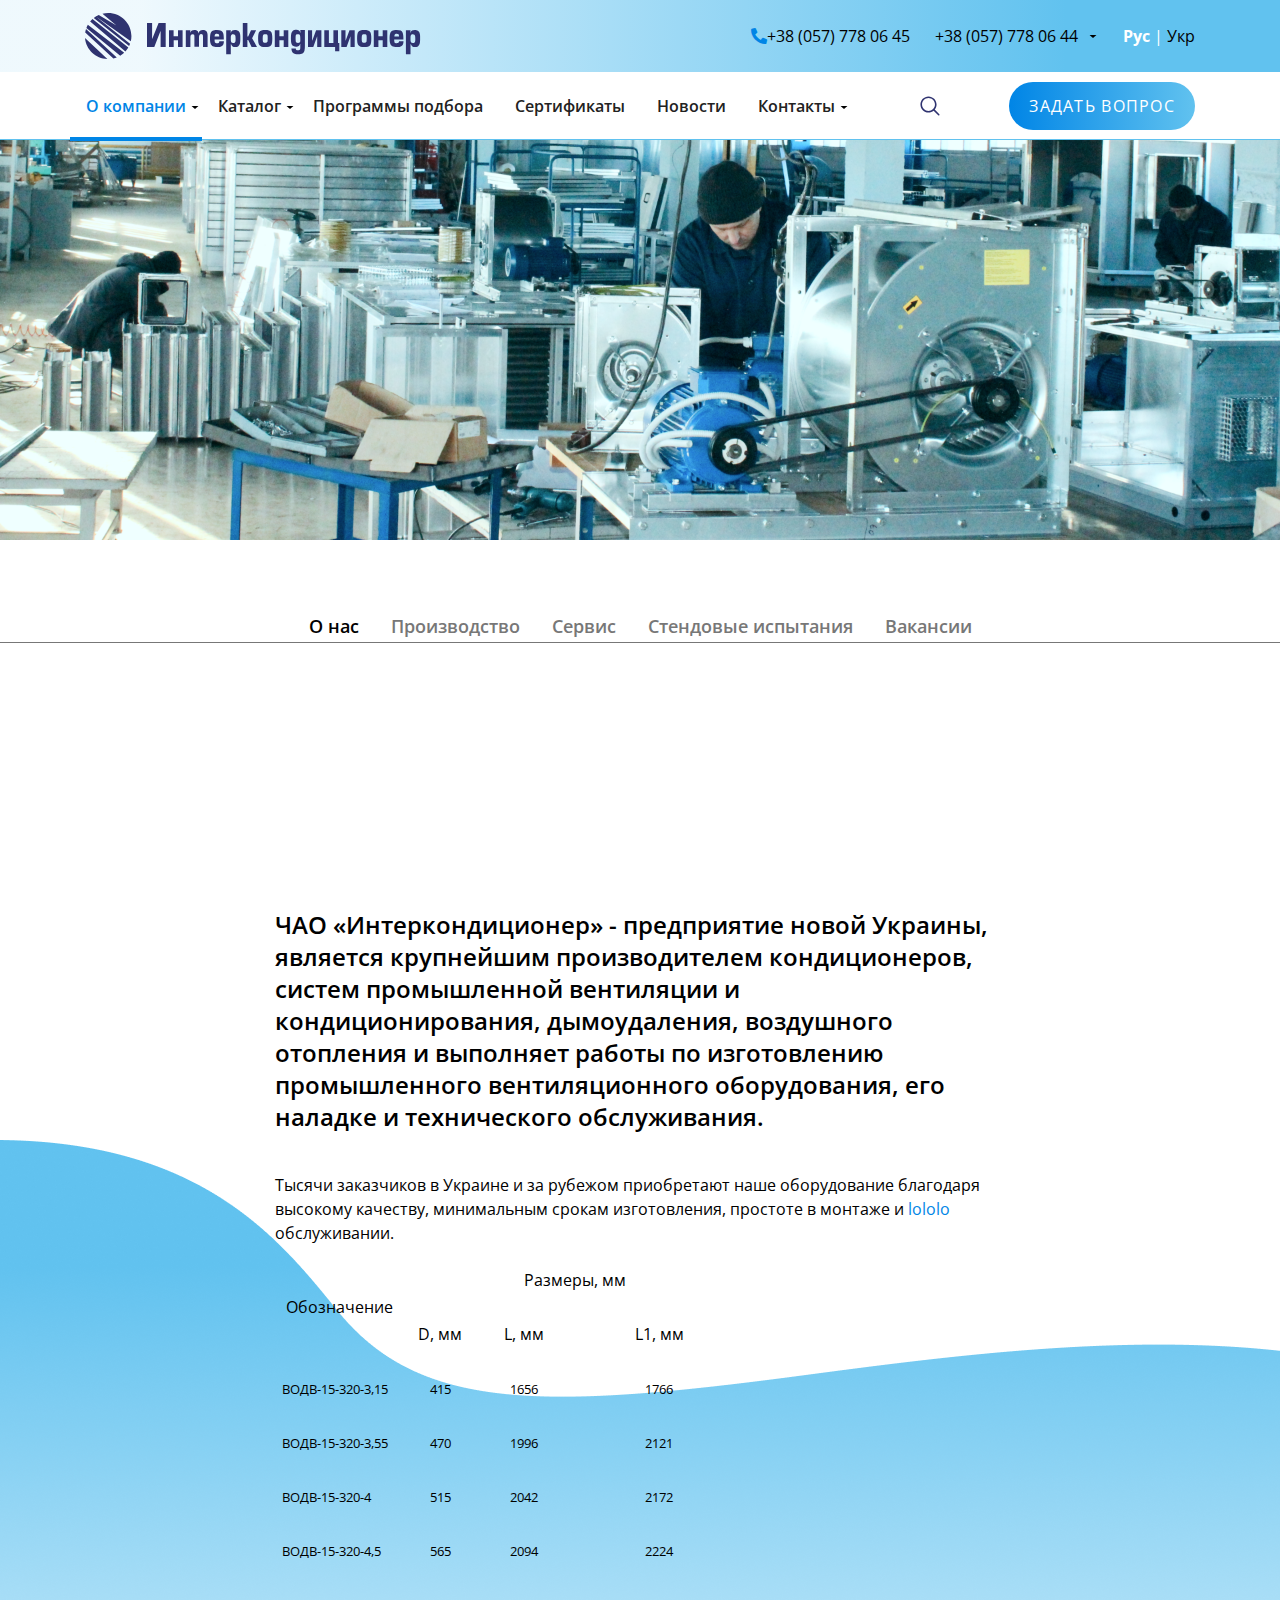
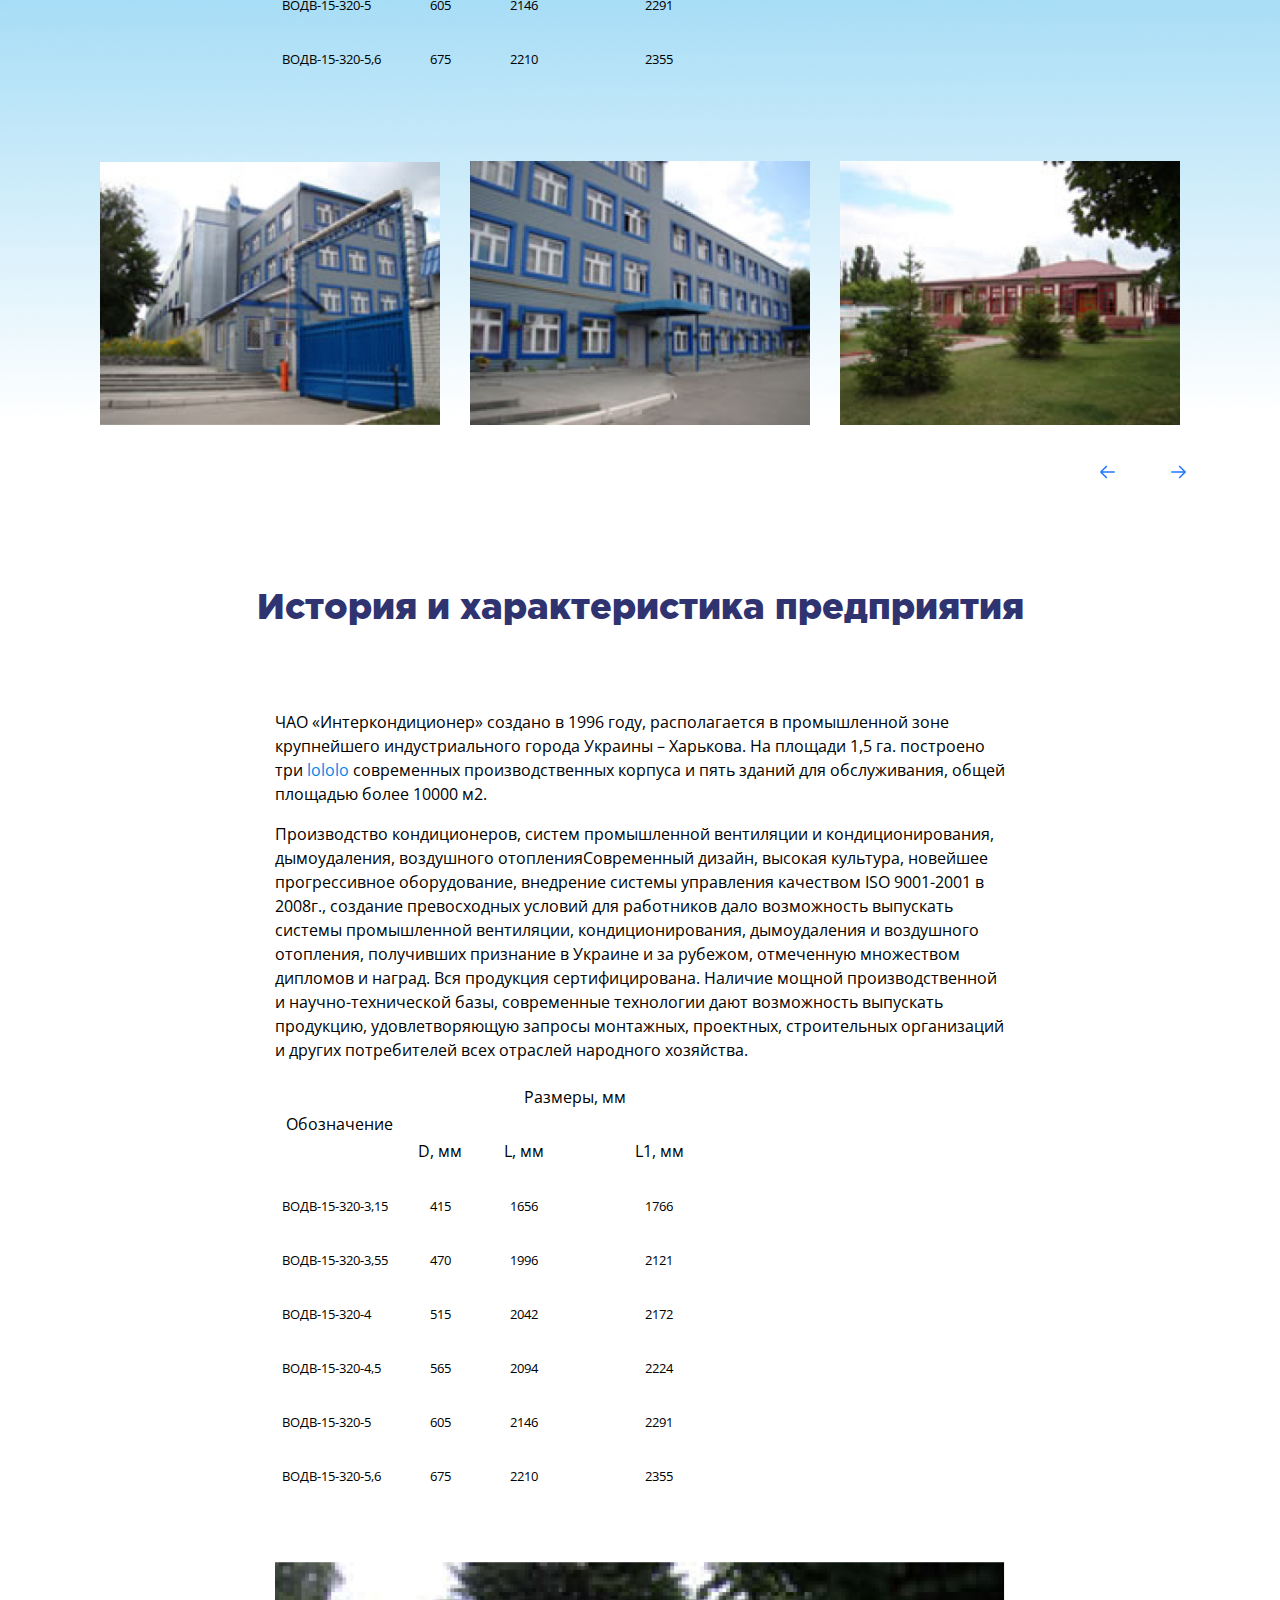
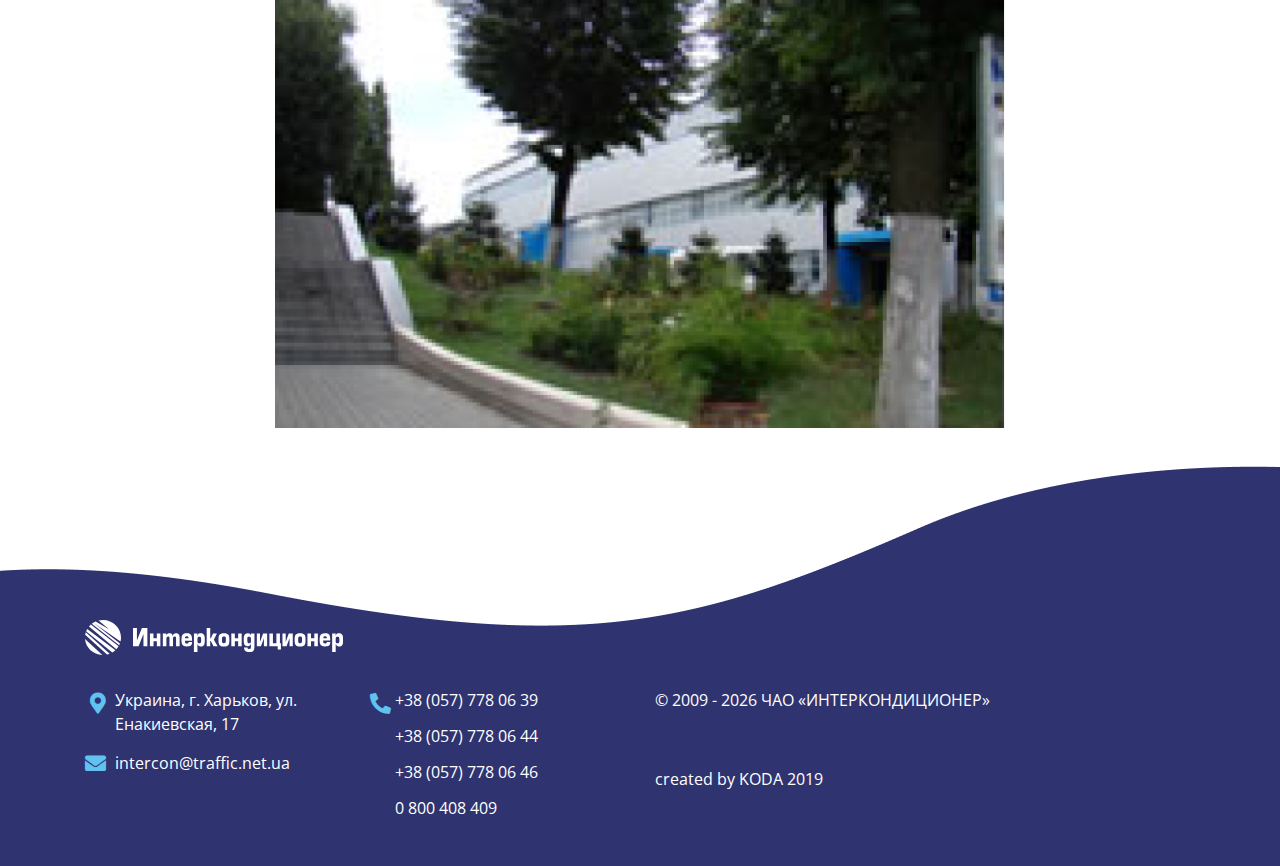
==== commit af7f2bd7: "adding custom elements (table, img)" ====
--- a/about.html
+++ b/about.html
@@ -244,6 +244,118 @@
                     воздушного отопления и выполняет работы по изготовлению промышленного вентиляционного оборудования, его наладке и технического обслуживания.</h2>
                 <p>Тысячи заказчиков в Украине и за рубежом приобретают наше оборудование благодаря высокому качеству, минимальным срокам изготовления, простоте в монтаже и <a href="">lololo</a>
                     обслуживании.</p>
+                <table width="471" cellspacing="0" cellpadding="7">
+                    <colgroup>
+                        <col width="120">
+                        <col width="62">
+                        <col width="82">
+                        <col width="149"> </colgroup>
+                    <tbody>
+                    <tr>
+                        <td rowspan="2" width="120">
+                            <p class="western" align="center">Обозначение</p>
+                        </td>
+                        <td colspan="3" valign="top" width="321">
+                            <p class="western" align="center">Размеры, мм</p>
+                        </td>
+                    </tr>
+                    <tr>
+                        <td width="62">
+                            <p class="western" align="center"><span lang="en-US">D</span>, мм</p>
+                        </td>
+                        <td width="82">
+                            <p class="western" align="center"><span lang="en-US">L</span>, мм</p>
+                        </td>
+                        <td valign="top" width="149">
+                            <p class="western" align="center"><span lang="en-US">L</span>1, мм</p>
+                        </td>
+                    </tr>
+                    <tr>
+                        <td valign="top" width="120">
+                            <p class="western"><span style="font-size: small;">ВОДВ-15-320-3,15</span></p>
+                        </td>
+                        <td width="62">
+                            <p class="western" align="center"><span style="font-size: small;">415</span></p>
+                        </td>
+                        <td width="82">
+                            <p class="western" align="center"><span style="font-size: small;">1656</span></p>
+                        </td>
+                        <td width="149">
+                            <p class="western" align="center"><span style="font-size: small;">1766</span></p>
+                        </td>
+                    </tr>
+                    <tr>
+                        <td valign="top" width="120">
+                            <p class="western"><span style="font-size: small;">ВОДВ-15-320-3,55</span></p>
+                        </td>
+                        <td width="62">
+                            <p class="western" align="center"><span style="font-size: small;">470</span></p>
+                        </td>
+                        <td width="82">
+                            <p class="western" align="center"><span style="font-size: small;">1996</span></p>
+                        </td>
+                        <td width="149">
+                            <p class="western" align="center"><span style="font-size: small;">2121</span></p>
+                        </td>
+                    </tr>
+                    <tr>
+                        <td valign="top" width="120">
+                            <p class="western"><span style="font-size: small;">ВОДВ-15-320-4</span></p>
+                        </td>
+                        <td width="62">
+                            <p class="western" align="center"><span style="font-size: small;">515</span></p>
+                        </td>
+                        <td width="82">
+                            <p class="western" align="center"><span style="font-size: small;">2042</span></p>
+                        </td>
+                        <td width="149">
+                            <p class="western" align="center"><span style="font-size: small;">2172</span></p>
+                        </td>
+                    </tr>
+                    <tr>
+                        <td valign="top" width="120">
+                            <p class="western"><span style="font-size: small;">ВОДВ-15-320-4,5</span></p>
+                        </td>
+                        <td width="62">
+                            <p class="western" align="center"><span style="font-size: small;">565</span></p>
+                        </td>
+                        <td width="82">
+                            <p class="western" align="center"><span style="font-size: small;">2094</span></p>
+                        </td>
+                        <td width="149">
+                            <p class="western" align="center"><span style="font-size: small;">2224</span></p>
+                        </td>
+                    </tr>
+                    <tr>
+                        <td valign="top" width="120">
+                            <p class="western"><span style="font-size: small;">ВОДВ-15-320-5</span></p>
+                        </td>
+                        <td width="62">
+                            <p class="western" align="center"><span style="font-size: small;">605</span></p>
+                        </td>
+                        <td width="82">
+                            <p class="western" align="center"><span style="font-size: small;">2146</span></p>
+                        </td>
+                        <td width="149">
+                            <p class="western" align="center"><span style="font-size: small;">2291</span></p>
+                        </td>
+                    </tr>
+                    <tr>
+                        <td valign="top" width="120">
+                            <p class="western"><span style="font-size: small;">ВОДВ-15-320-5,6</span></p>
+                        </td>
+                        <td width="62">
+                            <p class="western" align="center"><span style="font-size: small;">675</span></p>
+                        </td>
+                        <td width="82">
+                            <p class="western" align="center"><span style="font-size: small;">2210</span></p>
+                        </td>
+                        <td width="149">
+                            <p class="western" align="center"><span style="font-size: small;">2355</span></p>
+                        </td>
+                    </tr>
+                    </tbody>
+                </table>
             </div>
         </div>
 
@@ -309,6 +421,118 @@
                         и наград. Вся продукция сертифицирована. Наличие мощной производственной и научно-технической базы, современные технологии дают возможность выпускать
                         продукцию,
                         удовлетворяющую запросы монтажных, проектных, строительных организаций и других потребителей всех отраслей народного хозяйства.</p>
+                    <table width="471" cellspacing="0" cellpadding="7">
+                        <colgroup>
+                            <col width="120">
+                            <col width="62">
+                            <col width="82">
+                            <col width="149"> </colgroup>
+                        <tbody>
+                        <tr>
+                            <td rowspan="2" width="120">
+                                <p class="western" align="center">Обозначение</p>
+                            </td>
+                            <td colspan="3" valign="top" width="321">
+                                <p class="western" align="center">Размеры, мм</p>
+                            </td>
+                        </tr>
+                        <tr>
+                            <td width="62">
+                                <p class="western" align="center"><span lang="en-US">D</span>, мм</p>
+                            </td>
+                            <td width="82">
+                                <p class="western" align="center"><span lang="en-US">L</span>, мм</p>
+                            </td>
+                            <td valign="top" width="149">
+                                <p class="western" align="center"><span lang="en-US">L</span>1, мм</p>
+                            </td>
+                        </tr>
+                        <tr>
+                            <td valign="top" width="120">
+                                <p class="western"><span style="font-size: small;">ВОДВ-15-320-3,15</span></p>
+                            </td>
+                            <td width="62">
+                                <p class="western" align="center"><span style="font-size: small;">415</span></p>
+                            </td>
+                            <td width="82">
+                                <p class="western" align="center"><span style="font-size: small;">1656</span></p>
+                            </td>
+                            <td width="149">
+                                <p class="western" align="center"><span style="font-size: small;">1766</span></p>
+                            </td>
+                        </tr>
+                        <tr>
+                            <td valign="top" width="120">
+                                <p class="western"><span style="font-size: small;">ВОДВ-15-320-3,55</span></p>
+                            </td>
+                            <td width="62">
+                                <p class="western" align="center"><span style="font-size: small;">470</span></p>
+                            </td>
+                            <td width="82">
+                                <p class="western" align="center"><span style="font-size: small;">1996</span></p>
+                            </td>
+                            <td width="149">
+                                <p class="western" align="center"><span style="font-size: small;">2121</span></p>
+                            </td>
+                        </tr>
+                        <tr>
+                            <td valign="top" width="120">
+                                <p class="western"><span style="font-size: small;">ВОДВ-15-320-4</span></p>
+                            </td>
+                            <td width="62">
+                                <p class="western" align="center"><span style="font-size: small;">515</span></p>
+                            </td>
+                            <td width="82">
+                                <p class="western" align="center"><span style="font-size: small;">2042</span></p>
+                            </td>
+                            <td width="149">
+                                <p class="western" align="center"><span style="font-size: small;">2172</span></p>
+                            </td>
+                        </tr>
+                        <tr>
+                            <td valign="top" width="120">
+                                <p class="western"><span style="font-size: small;">ВОДВ-15-320-4,5</span></p>
+                            </td>
+                            <td width="62">
+                                <p class="western" align="center"><span style="font-size: small;">565</span></p>
+                            </td>
+                            <td width="82">
+                                <p class="western" align="center"><span style="font-size: small;">2094</span></p>
+                            </td>
+                            <td width="149">
+                                <p class="western" align="center"><span style="font-size: small;">2224</span></p>
+                            </td>
+                        </tr>
+                        <tr>
+                            <td valign="top" width="120">
+                                <p class="western"><span style="font-size: small;">ВОДВ-15-320-5</span></p>
+                            </td>
+                            <td width="62">
+                                <p class="western" align="center"><span style="font-size: small;">605</span></p>
+                            </td>
+                            <td width="82">
+                                <p class="western" align="center"><span style="font-size: small;">2146</span></p>
+                            </td>
+                            <td width="149">
+                                <p class="western" align="center"><span style="font-size: small;">2291</span></p>
+                            </td>
+                        </tr>
+                        <tr>
+                            <td valign="top" width="120">
+                                <p class="western"><span style="font-size: small;">ВОДВ-15-320-5,6</span></p>
+                            </td>
+                            <td width="62">
+                                <p class="western" align="center"><span style="font-size: small;">675</span></p>
+                            </td>
+                            <td width="82">
+                                <p class="western" align="center"><span style="font-size: small;">2210</span></p>
+                            </td>
+                            <td width="149">
+                                <p class="western" align="center"><span style="font-size: small;">2355</span></p>
+                            </td>
+                        </tr>
+                        </tbody>
+                    </table>
                     <img src="media/about-img4.png" alt="">
                 </div>
             </div>
--- a/css/main.css
+++ b/css/main.css
@@ -1,2 +1,2 @@
-@charset "UTF-8";@import url("https://fonts.googleapis.com/css?family=Raleway:400,800&display=swap");@import url("https://fonts.googleapis.com/css?family=Open+Sans:300,400,700&display=swap");#preloader{min-height:100vh;display:-webkit-box;display:-ms-flexbox;display:flex;-webkit-box-pack:center;-ms-flex-pack:center;justify-content:center;-webkit-box-align:center;-ms-flex-align:center;align-items:center;background:#fff;z-index:99;position:fixed;width:100%}.infinity{width:120px;height:60px;position:relative}.infinity div,.infinity span{position:absolute}.infinity div{top:0;left:50%;width:60px;height:60px;-webkit-animation:rotate 6.9s linear infinite;animation:rotate 6.9s linear infinite}.infinity div span{left:-8px;top:50%;margin:-8px 0 0 0;width:16px;height:16px;display:block;background:#2F3370;-webkit-box-shadow:2px 2px 8px rgba(47, 51, 112, 0.09);box-shadow:2px 2px 8px rgba(47, 51, 112, 0.09);border-radius:50%;-webkit-transform:rotate(90deg);-ms-transform:rotate(90deg);transform:rotate(90deg);-webkit-animation:move 6.9s linear infinite;animation:move 6.9s linear infinite}.infinity div span:after,.infinity div span:before{content:'';position:absolute;display:block;border-radius:50%;width:14px;height:14px;background:inherit;top:50%;left:50%;margin:-7px 0 0 -7px;-webkit-box-shadow:inherit;box-shadow:inherit}.infinity div span:before{-webkit-animation:drop1 .8s linear infinite;animation:drop1 .8s linear infinite}.infinity div span:after{-webkit-animation:drop2 .8s linear infinite .4s;animation:drop2 .8s linear infinite .4s}.infinity div:nth-child(2){-webkit-animation-delay:-2.3s;animation-delay:-2.3s}.infinity div:nth-child(2) span{-webkit-animation-delay:-2.3s;animation-delay:-2.3s}.infinity div:nth-child(3){-webkit-animation-delay:-4.6s;animation-delay:-4.6s}.infinity div:nth-child(3) span{-webkit-animation-delay:-4.6s;animation-delay:-4.6s}.infinityChrome{width:128px;height:60px}.infinityChrome div{position:absolute;width:16px;height:16px;background:#2F3370;-webkit-box-shadow:2px 2px 8px rgba(47, 51, 112, 0.09);box-shadow:2px 2px 8px rgba(47, 51, 112, 0.09);border-radius:50%;-webkit-animation:moveSvg 6.9s linear infinite;animation:moveSvg 6.9s linear infinite;-webkit-filter:url(#goo);filter:url(#goo);-webkit-transform:scaleX(-1);-ms-transform:scaleX(-1);transform:scaleX(-1);offset-path:path("M64.3636364,29.4064278 C77.8909091,43.5203348 84.4363636,56 98.5454545,56 C112.654545,56 124,44.4117395 124,30.0006975 C124,15.5896556 112.654545,3.85282763 98.5454545,4.00139508 C84.4363636,4.14996252 79.2,14.6982509 66.4,29.4064278 C53.4545455,42.4803627 43.5636364,56 29.4545455,56 C15.3454545,56 4,44.4117395 4,30.0006975 C4,15.5896556 15.3454545,4.00139508 29.4545455,4.00139508 C43.5636364,4.00139508 53.1636364,17.8181672 64.3636364,29.4064278 Z")}.infinityChrome div:after,.infinityChrome div:before{content:'';position:absolute;display:block;border-radius:50%;width:14px;height:14px;background:inherit;top:50%;left:50%;margin:-7px 0 0 -7px;-webkit-box-shadow:inherit;box-shadow:inherit}.infinityChrome div:before{-webkit-animation:drop1 .8s linear infinite;animation:drop1 .8s linear infinite}.infinityChrome div:after{-webkit-animation:drop2 .8s linear infinite .4s;animation:drop2 .8s linear infinite .4s}.infinityChrome div:nth-child(2){-webkit-animation-delay:-2.3s;animation-delay:-2.3s}.infinityChrome div:nth-child(3){-webkit-animation-delay:-4.6s;animation-delay:-4.6s}.infinity{display:none}@-webkit-keyframes moveSvg{0%{offset-distance:0%}25%{background:#0085E6}75%{background:#61C2EF}to{offset-distance:100%}}@keyframes moveSvg{0%{offset-distance:0%}25%{background:#0085E6}75%{background:#61C2EF}to{offset-distance:100%}}@-webkit-keyframes rotate{50%{-webkit-transform:rotate(360deg);transform:rotate(360deg);margin-left:0}50.0001%,to{margin-left:-60px}}@keyframes rotate{50%{-webkit-transform:rotate(360deg);transform:rotate(360deg);margin-left:0}50.0001%,to{margin-left:-60px}}@-webkit-keyframes move{0%,50%{left:-8px}25%{background:#0085E6}75%{background:#61C2EF}50.0001%,to{left:auto;right:-8px}}@keyframes move{0%,50%{left:-8px}25%{background:#0085E6}75%{background:#61C2EF}50.0001%,to{left:auto;right:-8px}}@-webkit-keyframes drop1{to{-webkit-transform:translate(32px, 8px) scale(0);transform:translate(32px, 8px) scale(0)}}@keyframes drop1{to{-webkit-transform:translate(32px, 8px) scale(0);transform:translate(32px, 8px) scale(0)}}@-webkit-keyframes drop2{0%{-webkit-transform:translate(0, 0) scale(0.9);transform:translate(0, 0) scale(0.9)}to{-webkit-transform:translate(32px, -8px) scale(0);transform:translate(32px, -8px) scale(0)}}@keyframes drop2{0%{-webkit-transform:translate(0, 0) scale(0.9);transform:translate(0, 0) scale(0.9)}to{-webkit-transform:translate(32px, -8px) scale(0);transform:translate(32px, -8px) scale(0)}}.section1 .slick-initialized .slick-slide{display:-webkit-box;display:-ms-flexbox;display:flex}.top_banner_slider .banner{background-repeat:no-repeat;background-size:cover;background-position:center}.top_banner_slider .banner h1{color:#2F3370;max-width:500px;margin-bottom:45px}.top_banner_slider .banner p{font-size:18px;line-height:29px;max-width:598px}.top_banner_slider .banner .container{display:-webkit-box;display:-ms-flexbox;display:flex;-webkit-box-align:center;-ms-flex-align:center;align-items:center}.top_banner_slider .slick-dots{list-style:none;position:absolute;left:10px;top:30px;text-align:right;padding:0;margin:0}.top_banner_slider .slick-dots li button{width:55px;height:2px;background:#2F3370;-webkit-transition:all 0.5s;-o-transition:all 0.5s;transition:all 0.5s;display:inline-block;border:none;font-size:0px;line-height:3px;cursor:pointer}.top_banner_slider .slick-dots .slick-active button{width:40px;text-indent:-60px;line-height:0;font-size:18px;font-family:"Raleway", sans-serif;font-weight:800;color:#2F3370}.top_banner_slider_arrowsBox{position:absolute;left:10px;bottom:0}.top_banner_slider_arrowsBox .next_btn,.top_banner_slider_arrowsBox .prev_btn{height:120px;width:56px;background-repeat:no-repeat;background-position-x:center;-webkit-transition:background-color .2s;-o-transition:background-color .2s;transition:background-color .2s}.top_banner_slider_arrowsBox .next_btn:hover,.top_banner_slider_arrowsBox .prev_btn:hover{background-color:rgba(255, 255, 255, 0.7);cursor:pointer}.top_banner_slider_arrowsBox .next_btn{background-image:url("../media/Arrow_left.svg");background-position-y:0}.top_banner_slider_arrowsBox .prev_btn{background-image:url("../media/Arrow_right.svg");background-position-y:100%}.section-wrapper{background:url("../media/wave-bg.svg") #F5F5F5;padding-bottom:260px;position:relative;background-repeat:no-repeat;background-position:center bottom;background-size:contain}.home-catalog{padding:93px 15px}.home-catalog h1{color:#2F3370;margin-bottom:68px}.catalog-grid{display:-ms-grid;display:grid;grid-template-columns:repeat(3, 1fr);-ms-grid-columns:1fr 1fr 1fr;grid-gap:32px}.catalog-grid .card{font-size:18px;line-height:29px;background-color:white;border-radius:4px;-webkit-box-shadow:0 0 8px rgba(196, 196, 196, 0.5);box-shadow:0 0 8px rgba(196, 196, 196, 0.5);min-height:240px;text-align:center;position:relative;z-index:0;overflow:hidden;border:none}.catalog-grid .card:before{content:"";position:absolute;z-index:-1;top:-16px;right:-16px;background:-webkit-gradient(linear, left top, right top, from(#61C2EF), color-stop(50%, #ABE5FF));background:-webkit-linear-gradient(left, #61C2EF 0%, #ABE5FF 50%);background:-o-linear-gradient(left, #61C2EF 0%, #ABE5FF 50%);background:linear-gradient(90deg, #61C2EF 0%, #ABE5FF 50%);height:32px;width:32px;border-radius:32px;-webkit-transform:scale(1);-ms-transform:scale(1);transform:scale(1);-webkit-transform-origin:50% 50%;-ms-transform-origin:50% 50%;transform-origin:50% 50%;-webkit-transition:-webkit-transform 0.25s ease-out;transition:-webkit-transform 0.25s ease-out;-o-transition:transform 0.25s ease-out;transition:transform 0.25s ease-out;transition:transform 0.25s ease-out, -webkit-transform 0.25s ease-out}.catalog-grid .card:hover .go-corner{background:transparent}.catalog-grid .card:hover:before{-webkit-transform:scale(28);-ms-transform:scale(28);transform:scale(28)}.catalog-grid .card a{display:-webkit-box;display:-ms-flexbox;display:flex;-webkit-box-orient:vertical;-webkit-box-direction:normal;-ms-flex-direction:column;flex-direction:column;-webkit-box-align:center;-ms-flex-align:center;align-items:center;padding:15px;height:100%;height:available;height:-webkit-fill-available}.catalog-grid .card img{max-height:132px;height:132px;max-width:100%}.catalog-grid .card p{margin-top:10px;margin-bottom:0;font-weight:600;line-height:120%}.home-news h1{color:#2F3370}.news-flex{display:-webkit-box;display:-ms-flexbox;display:flex;-ms-flex-wrap:wrap;flex-wrap:wrap;margin-left:-32px}.news-flex .card{margin:0 0 32px 32px;width:calc(33.3333% - 32px)}.news-flex .card img{width:100%;height:240px;-o-object-fit:none;object-fit:none}.news-flex .card,.news-flex .card-sm{position:relative;background:#FFFFFF;-webkit-box-shadow:0 0 8px rgba(196, 196, 196, 0.5);box-shadow:0 0 8px rgba(196, 196, 196, 0.5);border-radius:4px;border:none}.news-flex .card-sm a,.news-flex .card a{padding:15px;height:100%}.news-flex .card-sm p,.news-flex .card p{line-height:29px;font-size:18px;font-weight:600;overflow:hidden;display:-webkit-box;-webkit-line-clamp:3;-webkit-box-orient:vertical}.news-flex .card-sm img,.news-flex .card img{margin-bottom:14px;max-width:100%;max-height:100%}.news-flex .card-sm span,.news-flex .card span{font-weight:300;line-height:26px;color:#7F899D}.news-flex .card-sm span.link--arrowed,.news-flex .card span.link--arrowed{margin-right:auto;margin-left:calc(100% - 30px);width:30px;height:30px}.news-flex .card-sm:hover .arrow-icon,.news-flex .card:hover .arrow-icon{-webkit-transform:translate3d(5px, 0, 0);transform:translate3d(5px, 0, 0)}.news-flex .card-sm:hover .arrow-icon--circle,.news-flex .card:hover .arrow-icon--circle{stroke-dashoffset:0}.news-flex .card-sm:hover p,.news-flex .card:hover p{color:#2F3370}.news-flex .card-column{margin:0 0 32px 32px;width:calc(33.3333% - 32px)}.news-flex .card-sm{min-height:calc(50% - 16px)}.news-flex .card-sm img{border-radius:50%;max-width:92px;max-height:92px;margin-bottom:0;margin-right:14px}.news-flex .card-sm:first-child{margin-bottom:32px}.news-flex .card-sm span.link--arrowed{position:absolute;bottom:20px;right:15px}.news-flex .card-sm a{display:-webkit-box;display:-ms-flexbox;display:flex;padding-bottom:35px}@-moz-document url-prefix(){.news-flex .card-sm p,.news-flex .card p{max-height:87px;overflow:hidden}}.link--arrowed{display:inline-block;height:2rem;line-height:2rem}.link--arrowed .arrow-icon{position:relative;top:-1px;-webkit-transition:-webkit-transform 0.3s ease;transition:-webkit-transform 0.3s ease;-o-transition:transform 0.3s ease;transition:transform 0.3s ease;transition:transform 0.3s ease, -webkit-transform 0.3s ease;vertical-align:middle}.link--arrowed .arrow-icon--circle{-webkit-transition:stroke-dashoffset .3s ease;-o-transition:stroke-dashoffset .3s ease;transition:stroke-dashoffset .3s ease;stroke-dasharray:95;stroke-dashoffset:95}.news-page-link{margin-top:48px;text-align:center;position:absolute;width:100%;z-index:1}.news-page-link .cta{position:relative;margin:auto;padding:19px 22px;-webkit-transition:all .2s ease;-o-transition:all .2s ease;transition:all .2s ease}.news-page-link .cta:before{content:"";position:absolute;top:8px;left:0;display:block;border-radius:30px;background:-webkit-gradient(linear, left top, right top, from(#0085E6), to(#61C2EF));background:-webkit-linear-gradient(left, #0085E6 0%, #61C2EF 100%);background:-o-linear-gradient(left, #0085E6 0%, #61C2EF 100%);background:linear-gradient(90deg, #0085E6 0%, #61C2EF 100%);width:48px;height:48px;-webkit-transition:all .3s ease;-o-transition:all .3s ease;transition:all .3s ease}.news-page-link .cta span{position:relative;font-size:14px;line-height:19px;letter-spacing:0.08em;text-transform:uppercase;vertical-align:middle;color:#2F3370}.news-page-link .cta img{position:relative;top:0;margin-left:10px;fill:none;stroke-linecap:round;stroke-linejoin:round;stroke-width:2;-webkit-transform:translateX(-5px);-ms-transform:translateX(-5px);transform:translateX(-5px);-webkit-transition:all .3s ease;-o-transition:all .3s ease;transition:all .3s ease}.news-page-link .cta:hover:before{width:100%}.news-page-link .cta:hover:before img{-webkit-transform:translateX(0);-ms-transform:translateX(0);transform:translateX(0)}.news-page-link .cta:active{-webkit-transform:scale(0.96);-ms-transform:scale(0.96);transform:scale(0.96)}@-moz-document url-prefix(){.news-grid .card p{max-height:84px;overflow:hidden}}.no-search-results h2{font-family:"Open Sans", sans-serif;font-size:24px;line-height:32px;text-align:center;text-transform:uppercase;color:#0085E6;max-width:460px;margin:0 auto 43px}.no-search-results .search-img{margin:72px auto;text-align:center}.catalog{background-color:#F5F5F5;padding-bottom:275px;position:relative}.catalog h1{margin-bottom:68px}.catalog h4{font-weight:600;margin-bottom:20px}#sidebar{background:#ffffff;color:#fff;position:-webkit-sticky;position:sticky;top:95px}#sidebar.shown{left:0;top:54px;z-index:2;width:100%}#sidebar ul.components{padding:0;margin:0;list-style-type:none}#sidebar ul.components>li{min-height:60px;position:relative;display:-webkit-box;display:-ms-flexbox;display:flex;-webkit-box-orient:vertical;-webkit-box-direction:normal;-ms-flex-direction:column;flex-direction:column;-webkit-box-pack:center;-ms-flex-pack:center;justify-content:center;-webkit-box-align:start;-ms-flex-align:start;align-items:flex-start;padding:0 34px 0 0}#sidebar ul.components>li>a{border-left:4px solid #FFFFFF;display:-webkit-box;display:-ms-flexbox;display:flex;-webkit-box-align:center;-ms-flex-align:center;align-items:center;width:100%}#sidebar ul.components>li.withDropMenu:after{content:url(../media/shevron.svg);position:absolute;top:calc(50% - 24px);right:3px;cursor:pointer;height:8px;display:inline-block;line-height:0;padding:20px 10px 30px}#sidebar ul.components>li.active-item,#sidebar ul.components>li:hover{background:#F9F9F9}#sidebar ul.components>li.active-item>a,#sidebar ul.components>li:hover>a{border-left:4px solid #0085E6}#sidebar ul.components>li.withDropMenu.opened:after{content:url(../media/shevron2_hover.svg);top:5px}#sidebar ul.components li.withDropMenu>a{position:relative;display:-webkit-box;display:-ms-flexbox;display:flex;-webkit-box-align:center;-ms-flex-align:center;align-items:center;width:available;width:-moz-available;width:-webkit-fill-available}#sidebar ul.components li.withDropMenu>a:after{content:'';position:absolute;right:0;top:15%;width:1px;height:70%;background-color:#222222;opacity:0.2}#sidebar ul.components li.withDropMenu.opened{background-color:#eeeeee}#sidebar ul.components li.withDropMenu.opened>a{border-left:4px solid #0085E6;color:#0085E6}#sidebar ul.components .drop-menu{padding:0;width:100%;display:none}#sidebar ul.components .drop-menu li{min-height:54px;display:-webkit-box;display:-ms-flexbox;display:flex;-webkit-box-align:center;-ms-flex-align:center;align-items:center;margin-right:-34px}#sidebar ul.components .drop-menu li.activeItem,#sidebar ul.components .drop-menu li:hover{background:#0085E6}#sidebar ul.components .drop-menu li.activeItem a,#sidebar ul.components .drop-menu li:hover a{color:#FFFFFF}#sidebar ul.components .drop-menu li a{font-weight:normal;color:#333333;font-size:14px;padding:19px 10px 11px 34px;width:100%}#sidebar ul.components .drop-menu.show{display:block}#sidebar>ul li a{font-weight:600;font-size:14px;color:#000000;padding:15px 0 15px 12px;min-height:60px}.filter-btn:not(.back-btn){display:-webkit-box;display:-ms-flexbox;display:flex;-webkit-box-align:center;-ms-flex-align:center;align-items:center;-webkit-box-pack:center;-ms-flex-pack:center;justify-content:center;margin:0 0 48px}.filter-btn:not(.back-btn) .fa-filter{margin-right:8px}#sidebar .back-btn{width:20px;height:15px;background:url("../media/Arrow-sm.svg") no-repeat;-webkit-transform:rotate(180deg);-ms-transform:rotate(180deg);transform:rotate(180deg);margin:20px 0 10px 16px}.catalog-item{background-color:#FFFFFF;border-radius:4px;-webkit-box-align:center;-ms-flex-align:center;align-items:center;padding:30px 15px;position:relative;margin-bottom:30px}.catalog-item img{max-width:100%;width:100%}.catalog-item span.link--arrowed{margin-right:auto;margin-left:calc(100% - 30px)}.catalog-item:hover{-webkit-box-shadow:0px 0px 12px rgba(196, 196, 196, 0.8);box-shadow:0px 0px 12px rgba(196, 196, 196, 0.8)}.catalog-item:hover .arrow-icon{-webkit-transform:translate3d(5px, 0, 0);transform:translate3d(5px, 0, 0)}.catalog-item:hover .arrow-icon--circle{stroke-dashoffset:0}.pagination{display:-webkit-box;display:-ms-flexbox;display:flex;-webkit-box-align:center;-ms-flex-align:center;align-items:center;-webkit-box-pack:center;-ms-flex-pack:center;justify-content:center;margin-top:18px;z-index:1;position:absolute;bottom:190px;width:100%}.pagination .next-page,.pagination .prev-page{width:30px;height:20px;background:url("../media/arrow_left_default.svg") no-repeat center;-webkit-transition:all .2s;-o-transition:all .2s;transition:all .2s}.pagination .next-page:hover,.pagination .prev-page:hover{background:url("../media/arrow_left_default_hover.svg") no-repeat center}.pagination .next-page{-webkit-transform:rotate(180deg);-ms-transform:rotate(180deg);transform:rotate(180deg);-webkit-transform-origin:center;-ms-transform-origin:center;transform-origin:center}.pagination span{height:24px;width:24px;border-radius:50%;margin:0 3px;text-align:center;display:inline-block}.pagination span a{color:#2F3370}.pagination span.current{background:-webkit-gradient(linear, left top, right top, from(#0085E6), to(#61C2EF));background:-webkit-linear-gradient(left, #0085E6 0%, #61C2EF 100%);background:-o-linear-gradient(left, #0085E6 0%, #61C2EF 100%);background:linear-gradient(90deg, #0085E6 0%, #61C2EF 100%);color:#FFFFFF}.cat-downloads img{max-width:120px}.cat-downloads .gradient-btn{margin-right:20px}.product{padding-bottom:275px;position:relative;-webkit-user-select:none;-moz-user-select:none;-ms-user-select:none;user-select:none}.product h1{margin-bottom:40px}.product .back-btn{margin-top:48px;text-align:right}.product .back-btn .cta{position:relative;margin:auto;padding:19px 22px;-webkit-transition:all .2s ease;-o-transition:all .2s ease;transition:all .2s ease}.product .back-btn .cta:before{content:"";position:absolute;top:8px;right:0;display:block;border-radius:30px;background:-webkit-gradient(linear, left top, right top, from(#0085E6), to(#61C2EF));background:-webkit-linear-gradient(left, #0085E6 0%, #61C2EF 100%);background:-o-linear-gradient(left, #0085E6 0%, #61C2EF 100%);background:linear-gradient(90deg, #0085E6 0%, #61C2EF 100%);width:48px;height:48px;-webkit-transition:all .3s ease;-o-transition:all .3s ease;transition:all .3s ease}.product .back-btn .cta span{position:relative;font-size:14px;line-height:19px;letter-spacing:0.08em;text-transform:uppercase;vertical-align:middle;color:#2F3370}.product .back-btn .cta img{position:relative;top:0;margin-left:10px;fill:none;stroke-linecap:round;stroke-linejoin:round;stroke-width:2;-webkit-transform:translateX(-5px);-ms-transform:translateX(-5px);transform:translateX(-5px);-webkit-transition:all .3s ease;-o-transition:all .3s ease;transition:all .3s ease}.product .back-btn .cta:hover:before{width:100%}.product .back-btn .cta:hover:before img{-webkit-transform:translateX(0);-ms-transform:translateX(0);transform:translateX(0)}.product .back-btn .cta:active{-webkit-transform:scale(0.96);-ms-transform:scale(0.96);transform:scale(0.96)}.product-description{margin:60px auto 0}.product-description .nav-tabs{border:none;width:-webkit-max-content;width:-moz-max-content;width:max-content;margin:0 auto;background:rgba(97, 194, 239, 0.5)}.product-description .nav-tabs .nav-link{border:none;border-top:4px solid transparent;color:#555555;letter-spacing:0.04em;font-size:16px;text-transform:uppercase;font-weight:600;border-radius:0;-webkit-transition:all .2s;-o-transition:all .2s;transition:all .2s}.product-description .nav-tabs .nav-link.active{border-top:4px solid #0085E6;color:#000;background-color:transparent}.product-description .nav-tabs .nav-link:hover{border-top:4px solid #0085E6}.tab-content{margin-top:34px}.tab-content h3{font-weight:600;line-height:27px;color:#222222}.tab-content img{max-width:100%}.tab-content a{color:#0085E6}.tab-content a:hover{color:#61C2EF}.tab-content table{width:100%}.tab-content table tr{height:80px;border-bottom:1px solid #C4C4C4}.tab-content table tr:last-child{border-bottom:none}.tab-content table tr td:first-child{width:55%}.tab-content table .gradient-btn{margin-right:6px;float:right}.tab-content table .gradient-btn a{color:#FFFFFF}.tab-content table .border-btn{float:right}.tab-content table .border-btn a{color:#2F3370}.short-descr{font-weight:600;font-size:18px;line-height:27px;color:#222222;margin-bottom:0}.product .preview-slider img{max-width:100%}.product .preview-slider .slick-track{display:-webkit-box!important;display:-ms-flexbox!important;display:flex!important}.product .preview-slider .slick-slide{display:-webkit-box;display:-ms-flexbox;display:flex;-webkit-box-align:center;-ms-flex-align:center;align-items:center;-webkit-box-pack:center;-ms-flex-pack:center;justify-content:center;height:inherit!important}.product .thumb-slider{margin-top:26px}.product .thumb-slider img{max-width:100%}.product .thumb-slider .slick-track{margin-left:-32px;display:-webkit-box!important;display:-ms-flexbox!important;display:flex!important}.product .thumb-slider .slick-slide{margin-left:32px;border:1px solid #C4C4C4;height:inherit;display:-webkit-box;display:-ms-flexbox;display:flex;-webkit-box-align:center;-ms-flex-align:center;align-items:center}.product .thumb-slider .slick-slide.slick-current,.product .thumb-slider .slick-slide:hover{border:1px solid #0085E6}.banner_paginator{display:-webkit-box;display:-ms-flexbox;display:flex;margin-top:30px;-webkit-box-pack:end;-ms-flex-pack:end;justify-content:flex-end}.banner_paginator .next,.banner_paginator .prev{cursor:pointer}.banner_paginator .next:hover .arrow-icon,.banner_paginator .prev:hover .arrow-icon{-webkit-transform:translate3d(5px, 0, 0);transform:translate3d(5px, 0, 0)}.banner_paginator .next:hover .arrow-icon--circle,.banner_paginator .prev:hover .arrow-icon--circle{stroke-dashoffset:0}.banner_paginator .next:hover p,.banner_paginator .prev:hover p{color:#2F3370}.banner_paginator .prev{-webkit-transform:rotate(180deg);-ms-transform:rotate(180deg);transform:rotate(180deg);-webkit-transform-origin:center;-ms-transform-origin:center;transform-origin:center;margin-right:40px;margin-top:2px}.product .accordion>.card{border-radius:0;border:none}.product .accordion>.card .card-header{border:none;border-radius:0;border-bottom:1px solid #ffffff;margin-bottom:0;padding:0}.product .accordion>.card .card-header .btn{background:rgba(97, 194, 239, 0.5);font-weight:600;font-size:14px;line-height:21px;color:#000000;letter-spacing:0.4em;text-transform:uppercase;width:100%;height:100%;text-align:left;padding:15px;border-radius:0;position:relative}.product .accordion>.card .card-header .btn:hover{text-decoration:none}.product .accordion>.card .card-header .btn:focus{-webkit-box-shadow:none;box-shadow:none}.product .accordion>.card .card-header .btn[aria-expanded=true]{background:#0085E6;color:#FFFFFF}.product .accordion>.card .card-header .btn[aria-expanded=true]:after{content:url(../media/shevron2_active.svg)}.product .accordion>.card .card-header .btn:after{content:url(../media/shevron.svg);position:absolute;top:10px;right:20px}.news{background:#F5F5F5;position:relative}.news-item{position:relative}.news-item h1{text-align:center;margin-bottom:62px;padding-top:87px}.news-item .news-date{color:#7F899D;font-size:18px;margin-bottom:30px}.news-item .news-descr{font-weight:600;font-size:24px;color:#222222;margin-bottom:44px}.news-item .news-descr img{display:block;margin:34px auto 0;width:100%;max-width:100%}.news-item .back-btn{margin-top:80px;text-align:right}.news-item .back-btn .cta{position:relative;margin:auto;padding:19px 22px;-webkit-transition:all .2s ease;-o-transition:all .2s ease;transition:all .2s ease}.news-item .back-btn .cta:before{content:"";position:absolute;top:8px;right:0;display:block;border-radius:30px;background:-webkit-gradient(linear, left top, right top, from(#0085E6), to(#61C2EF));background:-webkit-linear-gradient(left, #0085E6 0%, #61C2EF 100%);background:-o-linear-gradient(left, #0085E6 0%, #61C2EF 100%);background:linear-gradient(90deg, #0085E6 0%, #61C2EF 100%);width:48px;height:48px;-webkit-transition:all .3s ease;-o-transition:all .3s ease;transition:all .3s ease}.news-item .back-btn .cta span{position:relative;font-size:14px;line-height:19px;letter-spacing:0.08em;text-transform:uppercase;vertical-align:middle;color:#2F3370}.news-item .back-btn .cta img{position:relative;top:0;margin-left:10px;fill:none;stroke-linecap:round;stroke-linejoin:round;stroke-width:2;-webkit-transform:translateX(-5px);-ms-transform:translateX(-5px);transform:translateX(-5px);-webkit-transition:all .3s ease;-o-transition:all .3s ease;transition:all .3s ease}.news-item .back-btn .cta:hover:before{width:100%}.news-item .back-btn .cta:hover:before img{-webkit-transform:translateX(0);-ms-transform:translateX(0);transform:translateX(0)}.news-item .back-btn .cta:active{-webkit-transform:scale(0.96);-ms-transform:scale(0.96);transform:scale(0.96)}.news-item .gradient-btn{width:166px}.news-item .gradient-btn .fas{color:#FFFFFF;font-size:28px;margin-right:15px}.news-item a{color:#0085E6}.news-item a:hover{color:#61C2EF}.news-img .slick-slide{border:none}.news-img .slick-slide:focus{outline:none}.news-img img{max-width:100%;padding:0 15px;width:100%;height:232px;-o-object-fit:cover;object-fit:cover}.news-img .slick-dots{list-style-type:none;display:-webkit-box;display:-ms-flexbox;display:flex;-webkit-box-align:center;-ms-flex-align:center;align-items:center;-webkit-box-pack:center;-ms-flex-pack:center;justify-content:center;margin-top:30px;padding:0}.news-img .slick-dots li{display:inline-block;margin:0 10px}.news-img .slick-dots li button{border:none;width:4px;height:4px;background:#61C2EF;font-size:0;padding:0;border-radius:50%}.about .text-row{margin-top:59px}.about .text-row a{color:#0085E6}.about .text-row a:hover{color:#61C2EF}.about nav{min-height:103px;border-bottom:1px solid #777777;margin-bottom:80px;display:-webkit-box;display:-ms-flexbox;display:flex;-webkit-box-align:end;-ms-flex-align:end;align-items:flex-end;-webkit-box-pack:center;-ms-flex-pack:center;justify-content:center}.about nav ul{list-style-type:none;text-align:center;margin-bottom:0;padding:0}.about nav ul li{display:inline-block;margin:0 5px}.about nav ul li.active a{color:#000000}.about nav ul li a{font-size:18px;font-weight:600;line-height:32px;color:#777777;position:relative;padding:0 9px}.about nav ul li a:before{content:"";position:absolute;width:100%;height:4px;bottom:-6px;left:0;background-color:#61C2EF;visibility:hidden;-webkit-transform:scaleX(0);-ms-transform:scaleX(0);transform:scaleX(0);-webkit-transition:all 0.2s cubic-bezier(1, 0.25, 0, 0.75);-o-transition:all 0.2s cubic-bezier(1, 0.25, 0, 0.75);transition:all 0.2s cubic-bezier(1, 0.25, 0, 0.75)}.about nav ul li a:hover:before{visibility:visible;-webkit-transform:scaleX(1);-ms-transform:scaleX(1);transform:scaleX(1)}.about nav ul li a:hover{text-decoration:none}.about h2{margin-bottom:40px}.about h1{text-align:center;margin:93px 0 80px}.about img{width:100%;margin:0 auto}.about-slider{margin-top:48px}.about-slider .slick-track{display:-webkit-box;display:-ms-flexbox;display:flex}.about-slider .slick-slide{padding:0 15px;min-height:100%;height:auto}.about-slider .slick-slide img{-o-object-fit:cover;object-fit:cover;height:100%;width:100%}.about-slider .slick-dots{list-style-type:none;display:-webkit-box;display:-ms-flexbox;display:flex;-webkit-box-align:center;-ms-flex-align:center;align-items:center;-webkit-box-pack:center;-ms-flex-pack:center;justify-content:center;margin-top:30px;padding:0}.about-slider .slick-dots li{display:inline-block;margin:0 10px}.about-slider .slick-dots li.slick-active button{background:#0085E6}.about-slider .slick-dots li button{border:none;width:4px;height:4px;background:#61C2EF;font-size:0;padding:0;border-radius:50%}.history img{margin-top:30px}.history a{color:#0085E6}.history a:hover{color:#61C2EF}.video-wrap{width:100%}.video-wrap video{width:100%;padding-bottom:30px;outline:none}.program{background:#F5F5F5}.program .program-descr-wrap{background:#FFFFFF;-webkit-box-shadow:0 0 8px rgba(196, 196, 196, 0.5);box-shadow:0 0 8px rgba(196, 196, 196, 0.5);border-radius:4px;padding:50px 30px 65px}.program .program-descr-wrap ul{list-style-type:none;padding:0;margin-bottom:22px}.program .program-descr-wrap ul li:before{content:"•";color:#61C2EF;margin-right:5px}.program h1{text-align:left;margin-bottom:80px}.program h2{margin-bottom:40px}.program .gradient-btn{height:40px}.program .gradient-btn a{font-size:14px}.program h4{font-weight:600}.program .border-btn{width:-webkit-max-content;width:-moz-max-content;width:max-content;height:40px;padding-top:6px}.program .border-btn a{font-size:14px}.design-pr{display:-ms-grid;display:grid;grid-template-columns:2fr 1fr 1fr;-ms-grid-columns:2fr 1fr 1fr;-ms-grid-rows:1fr;grid-template-rows:1fr;grid-gap:32px}.design-pr .border-btn a{color:#2F3370}.program-descr-wrap table{width:100%}.program-descr-wrap table tr{height:80px;border-bottom:1px solid #C4C4C4}.program-descr-wrap table tr:last-child{border-bottom:none}.program-descr-wrap table tr td:first-child{width:55%}.program-descr-wrap table .gradient-btn{height:40px;margin-right:6px;float:right}.program-descr-wrap table .gradient-btn a{color:#FFFFFF}.program-descr-wrap table .border-btn{width:142px;float:right}.program-descr-wrap table .border-btn a{color:#2F3370}.certificates{position:relative;background:#F5F5F5}.certificates h1{margin-bottom:68px}.docs-grid{display:-ms-grid;display:grid;grid-template-columns:repeat(2, 1fr);-ms-grid-columns:1fr 1fr;grid-gap:30px}.docs-grid .card{-webkit-box-shadow:0 0 8px rgba(196, 196, 196, 0.5);box-shadow:0 0 8px rgba(196, 196, 196, 0.5);border:none;border-radius:4px;padding:19px 15px 17px;display:-webkit-box;display:-ms-flexbox;display:flex;-webkit-box-orient:horizontal;-webkit-box-direction:normal;-ms-flex-direction:row;flex-direction:row}.docs-grid .card a{height:-webkit-max-content;height:-moz-max-content;height:max-content}.docs-grid .card img{max-width:243px}.docs-grid p{color:#2F3370;font-weight:600;font-size:18px;line-height:27px;margin-left:16px}.contacts .common-contacts{background:#F5F5F5;padding-bottom:80px}.contacts .personal-contacts{padding-top:71px}.contacts .personal-contacts ul{padding:0;margin:0;list-style-type:none;font-weight:600;line-height:40px}.contacts .personal-contacts p{margin:20px 0 15px;color:#555555}.contacts h2{margin:45px 0 0}.contacts .contact-form{position:static;display:-webkit-box;display:-ms-flexbox;display:flex;max-width:none}.contacts .contact-form form{width:100%}.contacts .map-wrap{margin-top:71px;height:600px}.contacts .map-wrap .container{display:-webkit-box;display:-ms-flexbox;display:flex;-webkit-box-pack:center;-ms-flex-pack:center;justify-content:center;height:100%}.contacts .map-wrap .container iframe{height:100%;width:100%}.contacts-col{font-size:16px;line-height:32px}.contacts-col .address{margin:57px 0 40px}.contacts-col .note{color:#555555;font-size:12px}.tel-list{padding:0;list-style-type:none;margin:0;font-weight:bold}.offices{background:#F5F5F5}.offices h1{margin-bottom:77px}.offices h2{margin-bottom:35px}.offices ul{list-style-type:none;margin:0;padding:0}.offices .contact-person{margin-top:30px}.offices .map-wrap{margin-top:71px;height:600px;width:1000%}.offices .map-wrap .container{display:-webkit-box;display:-ms-flexbox;display:flex;-webkit-box-pack:center;-ms-flex-pack:center;justify-content:center;height:100%;overflow-y:hidden}.offices .map-wrap .container iframe{height:100%;width:100%;margin-top:-46px;border:none}@media (max-width:320px){header .contact-form{display:block;position:fixed;bottom:0;top:68px;overflow:auto;height:auto}header .contact-form .download-file,header .contact-form .form-item{width:100%}}@media (max-width:575.98px){main .contact-form .form-item{width:280px}.program h1{padding-top:26px}.news-item h1{padding-top:26px}.news h1{padding-top:26px}body h1{font-size:20px!important;line-height:23px!important}.home-catalog .catalog-grid{-ms-grid-columns:1fr;grid-template-columns:1fr}.section-wrapper{padding-bottom:160px}body footer{padding-top:31px}body footer .phones{margin-left:30px;margin-top:16px}body footer .phones:before{left:17px}body footer .phones a{width:-webkit-max-content;width:-moz-max-content;width:max-content}body footer:before{display:none}body footer .footer-logo{position:static;margin:0 0 23px}.pagination{position:static}body main{padding-bottom:64px;min-height:calc(100vh - 574px)}.about-slider-arrows{display:none}body .program h1{margin-bottom:44px}body .program .program-descr-wrap{padding:35px 15px 40px}body .program h2{margin-bottom:30px}body .certificates h1{margin-bottom:44px}body .certificates .docs-grid p{font-size:12px;line-height:18px}body .certificates .docs-grid .card img{max-height:248px}.top_banner_slider_arrowsBox{display:none}header .contact-form{padding:45px 10px 60px 10px;overflow-y:auto;max-height:calc(100vh - 100px);width:100vw}header .contact-form p{margin-bottom:5px}.search-wrap .search-line input{min-width:250px}.map-wrap{height:320px!important}.tab-content table tr{display:-webkit-box;display:-ms-flexbox;display:flex;-ms-flex-wrap:wrap;flex-wrap:wrap;height:auto;padding-bottom:15px}.tab-content table tr td:first-child{display:block;-webkit-box-flex:1;-ms-flex-positive:1;flex-grow:1;width:100%!important;margin-bottom:10px}.tab-content table tr td:nth-child(2){display:inline-block;-webkit-box-flex:0.5;-ms-flex-positive:0.5;flex-grow:0.5}.tab-content table tr td:nth-child(2) .gradient-btn{float:left}.tab-content table tr td:last-child{display:inline-block;-ms-flex-item-align:end;align-self:flex-end;-webkit-box-flex:0.5;-ms-flex-positive:0.5;flex-grow:0.5}.cat-downloads tr{display:-webkit-box;display:-ms-flexbox;display:flex;-webkit-box-orient:vertical;-webkit-box-direction:normal;-ms-flex-direction:column;flex-direction:column}.cat-downloads tr .gradient-btn{margin-right:0;margin-bottom:10px;font-size:12px;height:30px;padding:0 10px}.cat-downloads tr .border-btn{font-size:12px;height:30px;padding:6px 10px}.program-descr .border-btn{display:none}.program-descr-wrap table tr td:first-child{word-break:break-word}.program-descr-wrap table .gradient-btn{font-size:12px;height:30px;padding:0 10px}}@media (max-width:767.98px){body .product-description-sm .tab-content table tr td:first-child{width:auto}body .product-description-sm .tab-content table .gradient-btn{font-size:12px;height:30px;padding:0 10px}body .product-description-sm .tab-content table .border-btn{height:30px;padding:6px 10px;font-size:12px}body #anchor{width:40px;height:40px;bottom:50px}body #anchor img{max-width:20px}main .breadcrumb{margin-bottom:43px}main .contact-form{padding:39px 0 48px 0}main .contact-form .form-item{max-width:none}.news-item .gradient-btn{margin-bottom:55px}.news-item p{font-size:14px;line-height:21px}.news-item .news-date{font-size:15px}.news-descr p{font-size:16px;line-height:24px}.catalog-grid{-ms-grid-columns:1fr 1fr;grid-template-columns:1fr 1fr}.about nav{display:none}.about h1{margin:0 0 49px}.about h2{margin-top:60px;font-size:18px}.history{padding-top:40px}main .docs-grid{-ms-grid-columns:1fr;grid-template-columns:1fr}.contacts h2{margin-top:40px}.contacts .map-wrap{margin-top:61px}.contacts .personal-contacts{padding-top:20px}#sidebar{position:fixed;left:-150vw;-webkit-transition:.3s;-o-transition:.3s;transition:.3s;bottom:0;overflow-y:auto}#sidebar li.withDropMenu:hover>a:after{display:none}.home-news{background:-webkit-gradient(linear, left top, left bottom, from(#61C2EF), to(#FFFFFF));background:-webkit-linear-gradient(top, #61C2EF 0%, #FFFFFF 100%);background:-o-linear-gradient(top, #61C2EF 0%, #FFFFFF 100%);background:linear-gradient(180deg, #61C2EF 0%, #FFFFFF 100%);padding-top:56px}.home-news h1{margin-bottom:40px}.home-news .news-flex,.news .news-flex{margin-left:0}.home-news .card-column,.news .card-column{-webkit-box-orient:vertical;-webkit-box-direction:normal;-ms-flex-direction:column;flex-direction:column}.home-news .card,.home-news .card-sm,.news .card,.news .card-sm{width:100%!important;margin:0 0 30px 0!important}header .header-btm .logo-sm{display:block}header .header-btm .drop-menu ul a{white-space:normal}header .dropdown-item{white-space:normal}.home-catalog{padding:60px 15px}.home-catalog h1{margin-bottom:43px}.cat-downloads{text-align:center}.cat-downloads h4{margin:20px 0}.cat-downloads table{margin:0 auto}body .offices h2{margin-bottom:21px;margin-top:48px}body .offices h1{margin-bottom:0}body .contacts .map-wrap,body .offices .map-wrap{height:435px}}@media (max-width:991.98px){body .offices h2{margin-bottom:25px;margin-top:60px}.news-item h1{padding-top:55px}main h1{font-size:30px;line-height:45px}main h2{font-size:20px;line-height:30px}.design-pr{-ms-grid-columns:2fr 1fr;grid-template-columns:2fr 1fr;grid-gap:15px}.design-pr span{max-width:100%;word-break:break-word}.design-pr .md-none{display:none}.program-descr .md-none{display:none}body footer .footer-info{margin-top:40px;text-align:center}body footer .footer-info span:first-child{margin-bottom:44px}body footer:before{background-position-x:25%}.docs-grid .card{-webkit-box-orient:vertical;-webkit-box-direction:normal;-ms-flex-direction:column;flex-direction:column}.docs-grid .review-thumb{text-align:center}.docs-grid p{margin-left:0;margin-top:30px;font-size:14px;line-height:21px}.catalog-item p{display:none}.product h1{margin-bottom:52px}.product .short-descr{font-size:16px;line-height:24px}.product .short-descr p{margin-bottom:49px}.product .tab-content{margin-top:18px}.product-description{display:none}.news-item{padding-bottom:120px;z-index:2}.news-item .gradient-btn{margin-bottom:55px}.news-img img{height:224px}.program h1{margin-bottom:48px}.certificates h1{margin-bottom:48px}.certificates .docs-grid .card{padding:30px 15px 14px}.header-btm #ask-btn{background:none;position:relative;width:30px;height:30px;margin-right:15px}.header-btm #ask-btn span{display:none}.header-btm #ask-btn:after{content:url("../media/question.svg");position:absolute;display:inline-block;top:3px;cursor:pointer}.header-btm .phones-block:before{color:#2F3370}.header-btm .phones-block .more_btn{background:none;margin-left:-23px}header .header-btm .container{-webkit-box-pack:end;-ms-flex-pack:end;justify-content:flex-end}header .header-btm .container .logo,header .header-btm .container .logo-sm{margin-right:auto}.header-btm .open-search{margin-right:20px}header .phones-popup{right:-150px}.news h1{padding-top:43px}.program h1{padding-top:43px}}@media (max-width:1199.98px){.top_banner_slider .banner img{width:100%}header .header-btm .navbar-collapse{position:fixed;overflow-y:scroll;top:0;bottom:0;right:0;z-index:10;background-color:#FFFFFF;-webkit-box-shadow:0 0 8px #C4C4C4;box-shadow:0 0 8px #C4C4C4;border-radius:4px;height:95vh;padding-bottom:34px}header .header-btm .navbar-collapse .nav{-webkit-box-orient:vertical;-webkit-box-direction:normal;-ms-flex-direction:column;flex-direction:column}header .header-btm .navbar-collapse .nav .nav-item .nav-link{border-left:4px solid #FFFFFF}header .header-btm .navbar-collapse .nav .nav-item .nav-link:after{right:-20px}header .header-btm .navbar-collapse .nav .nav-item .nav-link.active{border-left:4px solid #61C2EF}header .header-btm .navbar-collapse .nav .nav-item .nav-link.active:after{content:url("../media/shevron2_hover.svg")}header .header-btm .drop-menu{position:static;height:0;overflow:hidden;padding:0;margin-left:37px}header .header-btm .drop-menu ul{display:none}header .header-btm .drop-menu.with-columns{-webkit-box-orient:vertical;-webkit-box-direction:normal;-ms-flex-direction:column;flex-direction:column}header .header-btm .drop-menu.show{height:auto}header .header-btm .drop-menu .dropdown-item{display:table;width:auto;margin-right:45px}header .header-btm .nav-item:hover:after{display:none}header .header-btm nav{-webkit-box-ordinal-group:4;-ms-flex-order:3;order:3}.openSubmenu{width:45px;height:25px;background:url("../media/shevron.svg") no-repeat center;display:block;cursor:pointer;float:right;margin-top:-27px}.openSubmenu.opened{background:url("../media/shevron2_hover.svg") no-repeat center}.header-top{display:none}.contacts-col{margin-bottom:60px}.contact-form{margin:0 auto}.news-flex .card{width:calc(50% - 32px)}.news-flex .card-column{width:100%;display:-webkit-box;display:-ms-flexbox;display:flex;margin-left:0}.news-flex .card-column .card-sm{width:calc(50% - 32px);margin-left:32px}.news-flex .card-column .card-sm:first-child{margin-bottom:0}header .location{margin-left:20px;margin-top:23px;margin:20px 0 20px 20px;color:#F5F5F5}header .location a.active{color:#0085E6}header{position:fixed;top:0;left:0;width:100%;z-index:10}main{margin-top:68px}}@media (max-width:1600px){body #anchor{right:5vw}}@media (min-width:576px){main{padding-bottom:260px}}@media (min-width:768px){.catalog .filter-btn{display:none}.about{background:url("../media/about_bg.png") no-repeat;background-position-x:50%;background-position-y:1000px}}@media (min-width:992px){.news-item h1{padding-top:87px}.offices .row{margin-bottom:80px}.product-description-sm{display:none}.news-item .gradient-btn{margin-top:65px}}@media (min-width:1200px){.top_banner_slider{margin-top:-1px}main.withTopMargin{margin-top:140px}.top_banner_slider .banner img{height:100%;width:100%}.openSubmenu{display:none}header .header-btm .drop-menu.with-columns{display:-webkit-box;display:-ms-flexbox;display:flex}header .header-btm .nav{margin-left:-15px}header .header-btm .nav-item{position:relative;padding:14px 0 5px}header .header-btm .nav-item.withSubmenu:hover .nav-link:after{content:url("../media/shevron2_hover.svg")!important}header .header-btm .nav-item:hover .drop-menu{visibility:visible;opacity:1;z-index:1;-webkit-transform:translateY(0%);-ms-transform:translateY(0%);transform:translateY(0%)}header .header-btm .nav-item:hover .nav-link{color:#0085E6}header .header-btm .nav-item:hover:after{left:0;right:auto;width:100%}header .header-btm .nav-item:after{content:'';position:absolute;height:4px;background:#0085E6;top:calc(100% - 2px);-webkit-transition:all 0.2s ease-in-out;-o-transition:all 0.2s ease-in-out;transition:all 0.2s ease-in-out;right:0;width:0;z-index:2}header .header-btm .nav-item.current-link .nav-link{color:#0085E6}header .header-btm .nav-item.current-link:after{content:'';position:absolute;height:4px;background:#0085E6;top:calc(100% - 2px);-webkit-transition:all 0.2s ease-in-out;-o-transition:all 0.2s ease-in-out;transition:all 0.2s ease-in-out;left:0;right:auto;width:100%;z-index:2}header .header-btm .drop-menu{padding:30px 0;-webkit-box-shadow:0 3px 8px #C4C4C4;box-shadow:0 3px 8px #C4C4C4;border-radius:4px;visibility:hidden;opacity:0;position:absolute;top:100%;left:0;-webkit-transform:translateY(-2em);-ms-transform:translateY(-2em);transform:translateY(-2em);-webkit-transition:visibility 0s linear 0.5s, color 0.2s 0.5s, -webkit-transform 0.5s ease-in 0s;transition:visibility 0s linear 0.5s, color 0.2s 0.5s, -webkit-transform 0.5s ease-in 0s;-o-transition:transform 0.5s ease-in 0s, visibility 0s linear 0.5s, color 0.2s 0.5s;transition:transform 0.5s ease-in 0s, visibility 0s linear 0.5s, color 0.2s 0.5s;transition:transform 0.5s ease-in 0s, visibility 0s linear 0.5s, color 0.2s 0.5s, -webkit-transform 0.5s ease-in 0s;background-color:#FFFFFF}header .header-btm .drop-menu ul li{border-left:4px solid #FFFFFF;padding-left:30px;margin-left:-10px}header .header-btm .drop-menu ul li:hover{border-left:4px solid #61C2EF}header .header-btm .drop-menu .dropdown-item{padding-left:16px;border-left:4px solid #FFFFFF}header .header-btm .drop-menu .dropdown-item:hover{color:#61C2EF;border-left:4px solid #61C2EF}header .header-btm .drop-menu .menu-column:last-child ul li{border-right:4px solid #FFFFFF;padding-right:30px;padding-left:15px;border-left:none}header .header-btm .drop-menu .menu-column:last-child ul li:hover{border-right:4px solid #61C2EF}header .header-btm .drop-menu .menu-column:last-child .dropdown-item{padding-right:16px!important;border-right:4px solid #FFFFFF;border-left:none;padding-left:0}header .header-btm .drop-menu .menu-column:last-child .dropdown-item:hover{border-right:4px solid #61C2EF}header.scrolled .header-btm .logo-sm{display:block}.close-menu-btn{display:none}.priority-phones li:first-child{margin-right:25px}body .top_banner_slider .banner{height:calc(100vh - 132px)}.section1 .slick-slider .slick-list{-webkit-transform:rotate(180deg);-ms-transform:rotate(180deg);transform:rotate(180deg)}.section1 .slick-initialized .slick-slide{-webkit-transform:rotate(180deg);-ms-transform:rotate(180deg);transform:rotate(180deg)}}@media (min-width:768px) and (max-width:1199.98px){.header-btm .logo{display:block!important}}@media (orientation:landscape){header .contact-form{overflow-y:auto;max-height:calc(100vh - 68px);padding-bottom:100px}}@media (max-height:500px){.top_banner_slider_arrowsBox{display:none}}.slick-slider{position:relative;display:block;-webkit-box-sizing:border-box;box-sizing:border-box;-webkit-touch-callout:none;-webkit-user-select:none;-khtml-user-select:none;-moz-user-select:none;-ms-user-select:none;user-select:none;-ms-touch-action:pan-y;touch-action:pan-y;-webkit-tap-highlight-color:transparent}.slick-list{position:relative;overflow:hidden;display:block;margin:0;padding:0}.slick-list:focus{outline:none}.slick-list.dragging{cursor:pointer;cursor:hand}.slick-slider .slick-list,.slick-slider .slick-track{-webkit-transform:translate3d(0, 0, 0);-moz-transform:translate3d(0, 0, 0);-ms-transform:translate3d(0, 0, 0);-o-transform:translate3d(0, 0, 0);transform:translate3d(0, 0, 0)}.slick-track{position:relative;left:0;top:0;display:block;margin-left:auto;margin-right:auto}.slick-track:after,.slick-track:before{content:"";display:table}.slick-track:after{clear:both}.slick-loading .slick-track{visibility:hidden}.slick-slide{float:left;height:100%;min-height:1px;display:none}[dir=rtl] .slick-slide{float:right}.slick-slide img{display:block}.slick-slide.slick-loading img{display:none}.slick-slide.dragging img{pointer-events:none}.slick-initialized .slick-slide{display:block}.slick-loading .slick-slide{visibility:hidden}.slick-vertical .slick-slide{display:block;height:auto;border:1px solid transparent}.slick-arrow.slick-hidden{display:none}@font-face{font-family:'GothamProBlack';src:url("../fonts/GothamProBlack/GothamProBlack.eot");src:local("GothamProBlack"), local("GothamProBlack"), url("../fonts/GothamProBlack/GothamProBlack.eot?#iefix") format("embedded-opentype"), url("../fonts/GothamProBlack/GothamProBlack.woff") format("woff"), url("../fonts/GothamProBlack/GothamProBlack.ttf") format("truetype");font-weight:bold;font-style:normal}body{font-family:"Open Sans", sans-serif;font-size:16px;color:#000000}main{min-height:calc(100vh - 178px)}h1{font-family:'GothamProBlack';font-weight:800;font-size:36px;line-height:48px;color:#2F3370}h2{font-size:24px;font-weight:600;line-height:32px}h3{font-size:18px;line-height:24px}h4{font-size:16px;line-height:24px}h5{font-size:14px;line-height:21px}h6{font-size:12px;line-height:18px}a{color:#000000}a:hover{text-decoration:none;color:#000000}a:focus{outline:none}input:focus,textarea:focus{outline:none}button:focus{outline:none}.gradient-btn{cursor:pointer;text-align:center;color:#FFFFFF;text-transform:uppercase;letter-spacing:0.08em;padding:0 20px;height:48px;border-radius:30px;background:-webkit-gradient(linear, left top, right top, from(#0085E6), to(#61C2EF));background:-webkit-linear-gradient(left, #0085E6 0%, #61C2EF 100%);background:-o-linear-gradient(left, #0085E6 0%, #61C2EF 100%);background:linear-gradient(90deg, #0085E6 0%, #61C2EF 100%);position:relative;z-index:1}.gradient-btn:before{border-radius:inherit;background-image:-webkit-gradient(linear, left top, right top, from(#0085E6), to(#2F3370));background-image:-webkit-linear-gradient(left, #0085E6 0%, #2F3370 100%);background-image:-o-linear-gradient(left, #0085E6 0%, #2F3370 100%);background-image:linear-gradient(90deg, #0085E6 0%, #2F3370 100%);content:'';display:block;height:100%;position:absolute;top:0;left:0;opacity:0;width:100%;z-index:-100;-webkit-transition:opacity .2s;-o-transition:opacity .2s;transition:opacity .2s}.gradient-btn:hover:before{opacity:1}.gradient-btn a{color:#FFFFFF;height:100%;display:-webkit-box;display:-ms-flexbox;display:flex;-webkit-box-align:center;-ms-flex-align:center;align-items:center;-webkit-box-pack:center;-ms-flex-pack:center;justify-content:center;border-radius:30px}.border-btn{cursor:pointer;padding:12px 20px;text-align:center;color:#2F3370;text-transform:uppercase;letter-spacing:0.08em;height:48px;border:1px solid #0085E6;border-radius:30px;-webkit-transition:border .3s ease;-o-transition:border .3s ease;transition:border .3s ease}.border-btn:hover{border:1px solid #2F3370}.header-top{background:-webkit-linear-gradient(359.77deg, rgba(97, 194, 239, 0.1) 11.07%, #61C2EF 83.3%);background:-o-linear-gradient(359.77deg, rgba(97, 194, 239, 0.1) 11.07%, #61C2EF 83.3%);background:linear-gradient(90.23deg, rgba(97, 194, 239, 0.1) 11.07%, #61C2EF 83.3%)}.header-top .logo-sm{display:none}.header-top .container{display:-webkit-box;display:-ms-flexbox;display:flex;-webkit-box-align:center;-ms-flex-align:center;align-items:center;min-height:72px;-webkit-box-pack:justify;-ms-flex-pack:justify;justify-content:space-between}.phones-block{display:-webkit-box;display:-ms-flexbox;display:flex;margin-right:15px;position:relative}.phones-block .priority-phones{list-style-type:none;margin:0;padding:0;display:-webkit-box;display:-ms-flexbox;display:flex}.phones-block:before{content:'\f879';font-weight:bold;font-family:"Font Awesome 5 Free";display:inline-block;color:#0085E6}.navbar-toggler{border:none;width:30px;height:22px;padding:0}.header-top-right{display:-webkit-box;display:-ms-flexbox;display:flex;-webkit-box-align:center;-ms-flex-align:center;align-items:center}.phones-popup{display:none;padding:25px 36px;position:absolute;top:calc(100% + 10px);right:-70px;font-size:15px;width:338px;background:#2F3370;border-radius:4px;color:#C4C4C4;z-index:10}.phones-popup ul{list-style-type:none;padding:0;margin:0}.phones-popup a{font-size:15px;color:#FFFFFF;line-height:31px}.phones-popup .border-line{border-top:1px solid #61C2EF;margin:20px -36px 30px}.phones-popup .phones-header{margin-bottom:10px}.phones-popup span{font-size:12px;line-height:18px}.phones-popup .popup-arrow{position:absolute;top:-7px;left:calc(50% - 3px);border-left:6px solid transparent;border-right:6px solid transparent;border-bottom:7px solid #2F3370;width:0;height:0}.more_btn{cursor:pointer;width:30px;height:25px;background:url(../media/shevron.svg) no-repeat center}.location{color:#ffffff}.location a{color:#000000}.location a.active{color:#ffffff;font-weight:700}.header-btm{height:68px;background-color:#FFFFFF;border-bottom:1px solid #61C2EF}.header-btm .container{height:100%;display:-webkit-box;display:-ms-flexbox;display:flex;-webkit-box-align:center;-ms-flex-align:center;align-items:center;-webkit-box-pack:justify;-ms-flex-pack:justify;justify-content:space-between;position:relative}.header-btm .logo{display:none}.header-btm .logo-sm{display:none}.header-btm .nav .nav-link{color:#222222;font-weight:600;position:relative;cursor:pointer;display:inline-block;padding-right:0;padding-bottom:16px;margin-right:16px}.header-btm .nav .nav-item.withSubmenu .nav-link:after{content:url("../media/shevron.svg");position:absolute;top:5px;right:-13px;cursor:initial}.header-btm .drop-menu ul{list-style-type:none;padding-left:10px;margin:0}.header-btm .drop-menu ul a{font-size:14px;line-height:36px;white-space:nowrap;color:#222222;position:relative}.header-btm .drop-menu ul a:hover{color:#61C2EF}.header-btm .drop-menu .dropdown-item{font-weight:600;color:#444;position:relative;display:inline-block;padding-left:0}.header-btm .drop-menu .dropdown-item:hover{background:#FFFFFF}.header-btm .open-search{height:24px;width:24px;position:relative;cursor:pointer;background:url("../media/search-icon.svg") no-repeat center}.header-btm .open-search:hover{background:url("../media/search-icon-hover.svg") no-repeat center}.header-btm .open-search a{display:inline-block;width:100%;height:100%}.close-menu-btn{width:30px;height:30px;position:absolute;top:13px;right:12px;border:none;background:url(../media/close.svg) #ffffff;background-repeat:no-repeat;background-size:cover}.allow-files{color:#7F899D;font-size:12px;margin-top:10px}.allow-files span{color:#2F3370;font-size:12px}.search-wrap{height:64px;position:absolute;left:0;background:rgba(255, 255, 255, 0.9);z-index:2;width:100%;display:none}.search-line{display:-webkit-box;display:-ms-flexbox;display:flex;-webkit-box-align:center;-ms-flex-align:center;align-items:center;-webkit-box-pack:center;-ms-flex-pack:center;justify-content:center;height:100%}.search-line .search-btn{cursor:pointer}.search-line .search-btn:before{display:none}.search-line form{margin-right:41px}.search-line input{border:none;background:transparent;border-bottom:1px solid #777777;width:40vw;min-width:300px}.search-line input::-webkit-input-placeholder{color:#777777;font-size:14px}.search-line input::-moz-placeholder{color:#777777;font-size:14px}.search-line input:-ms-input-placeholder{color:#777777;font-size:14px}.form-btn.gradient-btn{display:-webkit-box;display:-ms-flexbox;display:flex;-webkit-box-align:center;-ms-flex-align:center;align-items:center;-webkit-box-pack:center;-ms-flex-pack:center;justify-content:center}.contact-form{display:none;padding:39px 56px 48px 49px;z-index:2;position:absolute;right:0;top:100%;max-width:558px;background-color:#fff;-webkit-box-shadow:0 0 8px rgba(196, 196, 196, 0.5);box-shadow:0 0 8px rgba(196, 196, 196, 0.5);border-radius:4px}.contact-form .form-btn{position:absolute;right:15px;top:15px;cursor:pointer;height:24px;width:24px;background:url("../media/close.svg") no-repeat center}.contact-form .form-btn:hover{background:url("../media/closeHover.svg") no-repeat center}.contact-form p{text-align:center;margin-bottom:35px}.contact-form form{display:-webkit-box;display:-ms-flexbox;display:flex;-webkit-box-orient:vertical;-webkit-box-direction:normal;-ms-flex-direction:column;flex-direction:column;-webkit-box-align:center;-ms-flex-align:center;align-items:center;color:#7F899D;font-size:15px}.contact-form .form-item{position:relative;width:360px;max-width:70%;min-height:53px;text-align:center}.contact-form input,.contact-form textarea{width:100%;border:none;border-bottom:1px solid #7F899D}.contact-form input::-webkit-input-placeholder{color:#7F899D;font-size:15px}.contact-form input::-moz-placeholder{color:#7F899D;font-size:15px}.contact-form input:-ms-input-placeholder{color:#7F899D;font-size:15px}.contact-form input:focus{border-bottom:1px solid #0085E6}.contact-form input[type=file]{width:24px;height:30px;overflow:hidden;cursor:pointer;margin-left:11px;position:relative;border-bottom:none}.contact-form input[type=file]::-webkit-file-upload-button{visibility:hidden}.contact-form label[for=file]{width:24px;height:30px;position:relative;margin-bottom:-15px;margin-left:-28px;opacity:1}.contact-form label[for=file]:before{display:inline-block;content:'\f019';font-family:"Font Awesome 5 Free";font-weight:bold;font-size:24px;line-height:24px;color:#61C2EF;position:absolute;top:5px;background:#fff;width:30px;height:35px;cursor:pointer}.contact-form textarea::-webkit-input-placeholder{color:#7F899D;font-size:15px}.contact-form textarea::-moz-placeholder{color:#7F899D;font-size:15px}.contact-form textarea:-ms-input-placeholder{color:#7F899D;font-size:15px}.contact-form textarea:focus{border-bottom:1px solid #0085E6}.contact-form label{color:#7F899D;font-size:12px;opacity:0;position:absolute;top:-15px;left:0;-webkit-transition:.2s;-o-transition:.2s;transition:.2s}.contact-form input:focus+label{opacity:1}.contact-form textarea:focus+label{opacity:1}.contact-form .download-file{margin-bottom:17px;margin-top:20px;width:360px;max-width:70%}.contact-form .download-file div{display:-webkit-box;display:-ms-flexbox;display:flex;-webkit-box-align:center;-ms-flex-align:center;align-items:center;position:relative}.contact-form .download-file span{margin-left:5px}.contact-form .download-file .files-count{margin-top:0;margin-left:5px;color:#2F3370;font-size:15px}.contact-form .file-name{font-size:12px;max-width:calc(100% - 180px);margin-left:20px;margin-bottom:10px;white-space:nowrap;overflow:hidden;-o-text-overflow:ellipsis;text-overflow:ellipsis;display:inline-block}.contact-form .alert-message span{display:none;color:#FF0000;font-size:12px;margin-left:0}.contact-form .gradient-btn{border:none;margin:0 auto;width:166px}header{-webkit-transition:all 0.5s ease;-moz-transition:position 10s;-ms-transition:position 10s;-o-transition:position 10s;-webkit-transition:all 0.2s ease;-o-transition:all 0.2s ease;transition:all 0.2s ease}header.scrolled{position:fixed;top:0;left:0;z-index:5;width:100%;-webkit-animation:fadeIn 0.3s;animation:fadeIn 0.3s}header.scrolled .header-top{display:none}header.scrolled .header-btm{-webkit-box-shadow:0 4px 4px rgba(196, 196, 196, 0.5);box-shadow:0 4px 4px rgba(196, 196, 196, 0.5);border-bottom:none}@keyframes fadeIn{0%{opacity:0}to{opacity:1}}@-moz-keyframes fadeIn{0%{opacity:0}to{opacity:1}}@-webkit-keyframes fadeIn{0%{opacity:0}to{opacity:1}}@-o-keyframes fadeIn{0%{opacity:0}to{opacity:1}}@-ms-keyframes fadeIn{0%{opacity:0}to{opacity:1}}footer{background-color:#2F3370;padding-bottom:40px;position:relative}footer a{color:#FFFFFF}footer a:hover{color:#FFFFFF}footer .address{position:relative;padding-left:30px;color:#fff;margin-bottom:15px}footer .address:before{content:'\f3c5';font-family:"Font Awesome 5 Free";font-weight:bold;position:absolute;left:5px;color:#61C2EF;font-size:21px}footer .phones{display:-webkit-box;display:-ms-flexbox;display:flex;-webkit-box-orient:vertical;-webkit-box-direction:normal;-ms-flex-direction:column;flex-direction:column;margin-left:25px}footer .phones a{margin:6px 0}footer .phones a:first-child{margin-top:0}footer .phones:before{content:'\f879';font-family:"Font Awesome 5 Free";font-weight:bold;color:#61C2EF;font-size:21px;position:absolute;left:15px}footer .mail{padding-left:30px;position:relative}footer .mail:before{content:'\f0e0';font-family:"Font Awesome 5 Free";font-weight:bold;color:#61C2EF;font-size:21px;position:absolute;left:0;top:-3px}footer .footer-info{color:#FFFFFF;height:100%;display:-webkit-box;display:-ms-flexbox;display:flex;-webkit-box-orient:vertical;-webkit-box-direction:normal;-ms-flex-direction:column;flex-direction:column}footer .footer-info span:first-child{margin-bottom:55px}footer .footer-info a{color:#FFFFFF}footer:before{content:"";position:absolute;width:100%;height:237px;bottom:calc(100% - 3px);background:url("../media/footer-backgr.png");background-position-y:0;background-position-x:center}.footer-logo{position:absolute;bottom:calc(100% + 28px)}.breadcrumb{background-color:transparent;margin-bottom:60px;padding:13px 0 0 0}.breadcrumb a{font-size:14px;color:#555555}.breadcrumb .active{font-size:12px;color:#222222;margin-top:6px}.error-404{position:relative;background-size:cover;background-position:center}.error-404 .error-num{font-family:"Raleway", sans-serif;font-weight:800;font-size:160px;color:#FFFFFF;text-align:center}.error-404 .error-text{max-width:444px;color:#FFFFFF;font-size:24px;margin:0 auto;text-align:center}.error-404 .error-text h6{text-transform:uppercase;font-size:24px}.error-404 a{color:#0085E6;text-decoration:underline}.go-corner{display:-webkit-box;display:-ms-flexbox;display:flex;-webkit-box-align:center;-ms-flex-align:center;align-items:center;-webkit-box-pack:center;-ms-flex-pack:center;justify-content:center;position:absolute;width:32px;height:32px;overflow:hidden;top:0;right:0;background:right 5px top 7px/15px auto no-repeat url("../media/Arrow-white.svg"), #61C2EF;border-radius:0 4px 0 32px}.go-arrow{display:none}#anchor{display:-webkit-box;display:-ms-flexbox;display:flex;-webkit-box-pack:center;-ms-flex-pack:center;justify-content:center;-webkit-box-align:center;-ms-flex-align:center;align-items:center;width:64px;height:64px;border-radius:50%;background:#F5F5F5;-webkit-box-shadow:0 0 8px #C4C4C4;box-shadow:0 0 8px #C4C4C4;position:fixed;right:216px;bottom:100px;z-index:9;cursor:pointer}#anchor.hide{display:none}
+@charset "UTF-8";@import url("https://fonts.googleapis.com/css?family=Raleway:400,800&display=swap");@import url("https://fonts.googleapis.com/css?family=Open+Sans:300,400,700&display=swap");#preloader{min-height:100vh;display:-webkit-box;display:-ms-flexbox;display:flex;-webkit-box-pack:center;-ms-flex-pack:center;justify-content:center;-webkit-box-align:center;-ms-flex-align:center;align-items:center;background:#fff;z-index:99;position:fixed;width:100%}.infinity{width:120px;height:60px;position:relative}.infinity div,.infinity span{position:absolute}.infinity div{top:0;left:50%;width:60px;height:60px;-webkit-animation:rotate 6.9s linear infinite;animation:rotate 6.9s linear infinite}.infinity div span{left:-8px;top:50%;margin:-8px 0 0 0;width:16px;height:16px;display:block;background:#2F3370;-webkit-box-shadow:2px 2px 8px rgba(47, 51, 112, 0.09);box-shadow:2px 2px 8px rgba(47, 51, 112, 0.09);border-radius:50%;-webkit-transform:rotate(90deg);-ms-transform:rotate(90deg);transform:rotate(90deg);-webkit-animation:move 6.9s linear infinite;animation:move 6.9s linear infinite}.infinity div span:after,.infinity div span:before{content:'';position:absolute;display:block;border-radius:50%;width:14px;height:14px;background:inherit;top:50%;left:50%;margin:-7px 0 0 -7px;-webkit-box-shadow:inherit;box-shadow:inherit}.infinity div span:before{-webkit-animation:drop1 .8s linear infinite;animation:drop1 .8s linear infinite}.infinity div span:after{-webkit-animation:drop2 .8s linear infinite .4s;animation:drop2 .8s linear infinite .4s}.infinity div:nth-child(2){-webkit-animation-delay:-2.3s;animation-delay:-2.3s}.infinity div:nth-child(2) span{-webkit-animation-delay:-2.3s;animation-delay:-2.3s}.infinity div:nth-child(3){-webkit-animation-delay:-4.6s;animation-delay:-4.6s}.infinity div:nth-child(3) span{-webkit-animation-delay:-4.6s;animation-delay:-4.6s}.infinityChrome{width:128px;height:60px}.infinityChrome div{position:absolute;width:16px;height:16px;background:#2F3370;-webkit-box-shadow:2px 2px 8px rgba(47, 51, 112, 0.09);box-shadow:2px 2px 8px rgba(47, 51, 112, 0.09);border-radius:50%;-webkit-animation:moveSvg 6.9s linear infinite;animation:moveSvg 6.9s linear infinite;-webkit-filter:url(#goo);filter:url(#goo);-webkit-transform:scaleX(-1);-ms-transform:scaleX(-1);transform:scaleX(-1);offset-path:path("M64.3636364,29.4064278 C77.8909091,43.5203348 84.4363636,56 98.5454545,56 C112.654545,56 124,44.4117395 124,30.0006975 C124,15.5896556 112.654545,3.85282763 98.5454545,4.00139508 C84.4363636,4.14996252 79.2,14.6982509 66.4,29.4064278 C53.4545455,42.4803627 43.5636364,56 29.4545455,56 C15.3454545,56 4,44.4117395 4,30.0006975 C4,15.5896556 15.3454545,4.00139508 29.4545455,4.00139508 C43.5636364,4.00139508 53.1636364,17.8181672 64.3636364,29.4064278 Z")}.infinityChrome div:after,.infinityChrome div:before{content:'';position:absolute;display:block;border-radius:50%;width:14px;height:14px;background:inherit;top:50%;left:50%;margin:-7px 0 0 -7px;-webkit-box-shadow:inherit;box-shadow:inherit}.infinityChrome div:before{-webkit-animation:drop1 .8s linear infinite;animation:drop1 .8s linear infinite}.infinityChrome div:after{-webkit-animation:drop2 .8s linear infinite .4s;animation:drop2 .8s linear infinite .4s}.infinityChrome div:nth-child(2){-webkit-animation-delay:-2.3s;animation-delay:-2.3s}.infinityChrome div:nth-child(3){-webkit-animation-delay:-4.6s;animation-delay:-4.6s}.infinity{display:none}@-webkit-keyframes moveSvg{0%{offset-distance:0%}25%{background:#0085E6}75%{background:#61C2EF}to{offset-distance:100%}}@keyframes moveSvg{0%{offset-distance:0%}25%{background:#0085E6}75%{background:#61C2EF}to{offset-distance:100%}}@-webkit-keyframes rotate{50%{-webkit-transform:rotate(360deg);transform:rotate(360deg);margin-left:0}50.0001%,to{margin-left:-60px}}@keyframes rotate{50%{-webkit-transform:rotate(360deg);transform:rotate(360deg);margin-left:0}50.0001%,to{margin-left:-60px}}@-webkit-keyframes move{0%,50%{left:-8px}25%{background:#0085E6}75%{background:#61C2EF}50.0001%,to{left:auto;right:-8px}}@keyframes move{0%,50%{left:-8px}25%{background:#0085E6}75%{background:#61C2EF}50.0001%,to{left:auto;right:-8px}}@-webkit-keyframes drop1{to{-webkit-transform:translate(32px, 8px) scale(0);transform:translate(32px, 8px) scale(0)}}@keyframes drop1{to{-webkit-transform:translate(32px, 8px) scale(0);transform:translate(32px, 8px) scale(0)}}@-webkit-keyframes drop2{0%{-webkit-transform:translate(0, 0) scale(0.9);transform:translate(0, 0) scale(0.9)}to{-webkit-transform:translate(32px, -8px) scale(0);transform:translate(32px, -8px) scale(0)}}@keyframes drop2{0%{-webkit-transform:translate(0, 0) scale(0.9);transform:translate(0, 0) scale(0.9)}to{-webkit-transform:translate(32px, -8px) scale(0);transform:translate(32px, -8px) scale(0)}}.section1 .slick-initialized .slick-slide{display:-webkit-box;display:-ms-flexbox;display:flex}.top_banner_slider .banner{background-repeat:no-repeat;background-size:cover;background-position:center}.top_banner_slider .banner h1{color:#2F3370;max-width:500px;margin-bottom:45px}.top_banner_slider .banner p{font-size:18px;line-height:29px;max-width:598px}.top_banner_slider .banner .container{display:-webkit-box;display:-ms-flexbox;display:flex;-webkit-box-align:center;-ms-flex-align:center;align-items:center}.top_banner_slider .slick-dots{list-style:none;position:absolute;left:10px;top:30px;text-align:right;padding:0;margin:0}.top_banner_slider .slick-dots li button{width:55px;height:2px;background:#2F3370;-webkit-transition:all 0.5s;-o-transition:all 0.5s;transition:all 0.5s;display:inline-block;border:none;font-size:0px;line-height:3px;cursor:pointer}.top_banner_slider .slick-dots .slick-active button{width:40px;text-indent:-60px;line-height:0;font-size:18px;font-family:"Raleway", sans-serif;font-weight:800;color:#2F3370}.top_banner_slider_arrowsBox{position:absolute;left:10px;bottom:0}.top_banner_slider_arrowsBox .next_btn,.top_banner_slider_arrowsBox .prev_btn{height:120px;width:56px;background-repeat:no-repeat;background-position-x:center;-webkit-transition:background-color .2s;-o-transition:background-color .2s;transition:background-color .2s}.top_banner_slider_arrowsBox .next_btn:hover,.top_banner_slider_arrowsBox .prev_btn:hover{background-color:rgba(255, 255, 255, 0.7);cursor:pointer}.top_banner_slider_arrowsBox .next_btn{background-image:url("../media/Arrow_left.svg");background-position-y:0}.top_banner_slider_arrowsBox .prev_btn{background-image:url("../media/Arrow_right.svg");background-position-y:100%}.section-wrapper{background:url("../media/wave-bg.svg") #F5F5F5;padding-bottom:260px;position:relative;background-repeat:no-repeat;background-position:center bottom;background-size:contain}.home-catalog{padding:93px 15px}.home-catalog h1{color:#2F3370;margin-bottom:68px}.catalog-grid{display:-ms-grid;display:grid;grid-template-columns:repeat(3, 1fr);-ms-grid-columns:1fr 1fr 1fr;grid-gap:32px}.catalog-grid .card{font-size:18px;line-height:29px;background-color:white;border-radius:4px;-webkit-box-shadow:0 0 8px rgba(196, 196, 196, 0.5);box-shadow:0 0 8px rgba(196, 196, 196, 0.5);min-height:240px;text-align:center;position:relative;z-index:0;overflow:hidden;border:none}.catalog-grid .card:before{content:"";position:absolute;z-index:-1;top:-16px;right:-16px;background:-webkit-gradient(linear, left top, right top, from(#61C2EF), color-stop(50%, #ABE5FF));background:-webkit-linear-gradient(left, #61C2EF 0%, #ABE5FF 50%);background:-o-linear-gradient(left, #61C2EF 0%, #ABE5FF 50%);background:linear-gradient(90deg, #61C2EF 0%, #ABE5FF 50%);height:32px;width:32px;border-radius:32px;-webkit-transform:scale(1);-ms-transform:scale(1);transform:scale(1);-webkit-transform-origin:50% 50%;-ms-transform-origin:50% 50%;transform-origin:50% 50%;-webkit-transition:-webkit-transform 0.25s ease-out;transition:-webkit-transform 0.25s ease-out;-o-transition:transform 0.25s ease-out;transition:transform 0.25s ease-out;transition:transform 0.25s ease-out, -webkit-transform 0.25s ease-out}.catalog-grid .card:hover .go-corner{background:transparent}.catalog-grid .card:hover:before{-webkit-transform:scale(28);-ms-transform:scale(28);transform:scale(28)}.catalog-grid .card a{display:-webkit-box;display:-ms-flexbox;display:flex;-webkit-box-orient:vertical;-webkit-box-direction:normal;-ms-flex-direction:column;flex-direction:column;-webkit-box-align:center;-ms-flex-align:center;align-items:center;padding:15px;height:100%;height:available;height:-webkit-fill-available}.catalog-grid .card img{max-height:132px;height:132px;max-width:100%}.catalog-grid .card p{margin-top:10px;margin-bottom:0;font-weight:600;line-height:120%}.home-news h1{color:#2F3370}.news-flex{display:-webkit-box;display:-ms-flexbox;display:flex;-ms-flex-wrap:wrap;flex-wrap:wrap;margin-left:-32px}.news-flex .card{margin:0 0 32px 32px;width:calc(33.3333% - 32px)}.news-flex .card img{width:100%;height:240px;-o-object-fit:none;object-fit:none}.news-flex .card,.news-flex .card-sm{position:relative;background:#FFFFFF;-webkit-box-shadow:0 0 8px rgba(196, 196, 196, 0.5);box-shadow:0 0 8px rgba(196, 196, 196, 0.5);border-radius:4px;border:none}.news-flex .card-sm a,.news-flex .card a{padding:15px;height:100%}.news-flex .card-sm p,.news-flex .card p{line-height:29px;font-size:18px;font-weight:600;overflow:hidden;display:-webkit-box;-webkit-line-clamp:3;-webkit-box-orient:vertical}.news-flex .card-sm img,.news-flex .card img{margin-bottom:14px;max-width:100%;max-height:100%}.news-flex .card-sm span,.news-flex .card span{font-weight:300;line-height:26px;color:#7F899D}.news-flex .card-sm span.link--arrowed,.news-flex .card span.link--arrowed{margin-right:auto;margin-left:calc(100% - 30px);width:30px;height:30px}.news-flex .card-sm:hover .arrow-icon,.news-flex .card:hover .arrow-icon{-webkit-transform:translate3d(5px, 0, 0);transform:translate3d(5px, 0, 0)}.news-flex .card-sm:hover .arrow-icon--circle,.news-flex .card:hover .arrow-icon--circle{stroke-dashoffset:0}.news-flex .card-sm:hover p,.news-flex .card:hover p{color:#2F3370}.news-flex .card-column{margin:0 0 32px 32px;width:calc(33.3333% - 32px)}.news-flex .card-sm{min-height:calc(50% - 16px)}.news-flex .card-sm img{border-radius:50%;max-width:92px;max-height:92px;margin-bottom:0;margin-right:14px}.news-flex .card-sm:first-child{margin-bottom:32px}.news-flex .card-sm span.link--arrowed{position:absolute;bottom:20px;right:15px}.news-flex .card-sm a{display:-webkit-box;display:-ms-flexbox;display:flex;padding-bottom:35px}@-moz-document url-prefix(){.news-flex .card-sm p,.news-flex .card p{max-height:87px;overflow:hidden}}.link--arrowed{display:inline-block;height:2rem;line-height:2rem}.link--arrowed .arrow-icon{position:relative;top:-1px;-webkit-transition:-webkit-transform 0.3s ease;transition:-webkit-transform 0.3s ease;-o-transition:transform 0.3s ease;transition:transform 0.3s ease;transition:transform 0.3s ease, -webkit-transform 0.3s ease;vertical-align:middle}.link--arrowed .arrow-icon--circle{-webkit-transition:stroke-dashoffset .3s ease;-o-transition:stroke-dashoffset .3s ease;transition:stroke-dashoffset .3s ease;stroke-dasharray:95;stroke-dashoffset:95}.news-page-link{margin-top:48px;text-align:center;position:absolute;width:100%;z-index:1}.news-page-link .cta{position:relative;margin:auto;padding:19px 22px;-webkit-transition:all .2s ease;-o-transition:all .2s ease;transition:all .2s ease}.news-page-link .cta:before{content:"";position:absolute;top:8px;left:0;display:block;border-radius:30px;background:-webkit-gradient(linear, left top, right top, from(#0085E6), to(#61C2EF));background:-webkit-linear-gradient(left, #0085E6 0%, #61C2EF 100%);background:-o-linear-gradient(left, #0085E6 0%, #61C2EF 100%);background:linear-gradient(90deg, #0085E6 0%, #61C2EF 100%);width:48px;height:48px;-webkit-transition:all .3s ease;-o-transition:all .3s ease;transition:all .3s ease}.news-page-link .cta span{position:relative;font-size:14px;line-height:19px;letter-spacing:0.08em;text-transform:uppercase;vertical-align:middle;color:#2F3370}.news-page-link .cta img{position:relative;top:0;margin-left:10px;fill:none;stroke-linecap:round;stroke-linejoin:round;stroke-width:2;-webkit-transform:translateX(-5px);-ms-transform:translateX(-5px);transform:translateX(-5px);-webkit-transition:all .3s ease;-o-transition:all .3s ease;transition:all .3s ease}.news-page-link .cta:hover:before{width:100%}.news-page-link .cta:hover:before img{-webkit-transform:translateX(0);-ms-transform:translateX(0);transform:translateX(0)}.news-page-link .cta:active{-webkit-transform:scale(0.96);-ms-transform:scale(0.96);transform:scale(0.96)}@-moz-document url-prefix(){.news-grid .card p{max-height:84px;overflow:hidden}}.no-search-results h2{font-family:"Open Sans", sans-serif;font-size:24px;line-height:32px;text-align:center;text-transform:uppercase;color:#0085E6;max-width:460px;margin:0 auto 43px}.no-search-results .search-img{margin:72px auto;text-align:center}.catalog{background-color:#F5F5F5;padding-bottom:275px;position:relative}.catalog h1{margin-bottom:53px}.catalog h4{font-weight:600;margin-bottom:20px}#sidebar{background:#ffffff;color:#fff;position:-webkit-sticky;position:sticky;top:95px}#sidebar.shown{left:0;top:54px;z-index:2;width:100%}#sidebar ul.components{padding:0;margin:0;list-style-type:none}#sidebar ul.components>li{min-height:60px;position:relative;display:-webkit-box;display:-ms-flexbox;display:flex;-webkit-box-orient:vertical;-webkit-box-direction:normal;-ms-flex-direction:column;flex-direction:column;-webkit-box-pack:center;-ms-flex-pack:center;justify-content:center;-webkit-box-align:start;-ms-flex-align:start;align-items:flex-start;padding:0 34px 0 0}#sidebar ul.components>li>a{border-left:4px solid #FFFFFF;display:-webkit-box;display:-ms-flexbox;display:flex;-webkit-box-align:center;-ms-flex-align:center;align-items:center;width:100%}#sidebar ul.components>li.withDropMenu:after{content:url(../media/shevron.svg);position:absolute;top:calc(50% - 24px);right:3px;cursor:pointer;height:8px;display:inline-block;line-height:0;padding:20px 10px 30px}#sidebar ul.components>li.active-item,#sidebar ul.components>li:hover{background:#F9F9F9}#sidebar ul.components>li.active-item>a,#sidebar ul.components>li:hover>a{border-left:4px solid #0085E6}#sidebar ul.components>li.withDropMenu.opened:after{content:url(../media/shevron2_hover.svg);top:5px}#sidebar ul.components li.withDropMenu>a{position:relative;display:-webkit-box;display:-ms-flexbox;display:flex;-webkit-box-align:center;-ms-flex-align:center;align-items:center;width:available;width:-moz-available;width:-webkit-fill-available}#sidebar ul.components li.withDropMenu>a:after{content:'';position:absolute;right:0;top:15%;width:1px;height:70%;background-color:#222222;opacity:0.2}#sidebar ul.components li.withDropMenu.opened{background-color:#eeeeee}#sidebar ul.components li.withDropMenu.opened>a{border-left:4px solid #0085E6;color:#0085E6}#sidebar ul.components .drop-menu{padding:0;width:100%;display:none}#sidebar ul.components .drop-menu li{min-height:54px;display:-webkit-box;display:-ms-flexbox;display:flex;-webkit-box-align:center;-ms-flex-align:center;align-items:center;margin-right:-34px}#sidebar ul.components .drop-menu li.activeItem,#sidebar ul.components .drop-menu li:hover{background:#0085E6}#sidebar ul.components .drop-menu li.activeItem a,#sidebar ul.components .drop-menu li:hover a{color:#FFFFFF}#sidebar ul.components .drop-menu li a{font-weight:normal;color:#333333;font-size:14px;padding:19px 10px 11px 34px;width:100%}#sidebar ul.components .drop-menu.show{display:block}#sidebar>ul li a{font-weight:600;font-size:14px;color:#000000;padding:15px 0 15px 12px;min-height:60px}.filter-btn:not(.back-btn){display:-webkit-box;display:-ms-flexbox;display:flex;-webkit-box-align:center;-ms-flex-align:center;align-items:center;-webkit-box-pack:center;-ms-flex-pack:center;justify-content:center;margin:0 0 48px}.filter-btn:not(.back-btn) .fa-filter{margin-right:8px}#sidebar .back-btn{width:20px;height:15px;background:url("../media/Arrow-sm.svg") no-repeat;-webkit-transform:rotate(180deg);-ms-transform:rotate(180deg);transform:rotate(180deg);margin:20px 0 10px 16px}.catalog-item{background-color:#FFFFFF;border-radius:4px;-webkit-box-align:center;-ms-flex-align:center;align-items:center;padding:30px 15px;position:relative;margin-bottom:30px}.catalog-item img{max-width:100%;width:100%}.catalog-item span.link--arrowed{margin-right:auto;margin-left:calc(100% - 30px)}.catalog-item:hover{-webkit-box-shadow:0px 0px 12px rgba(196, 196, 196, 0.8);box-shadow:0px 0px 12px rgba(196, 196, 196, 0.8)}.catalog-item:hover .arrow-icon{-webkit-transform:translate3d(5px, 0, 0);transform:translate3d(5px, 0, 0)}.catalog-item:hover .arrow-icon--circle{stroke-dashoffset:0}.pagination{display:-webkit-box;display:-ms-flexbox;display:flex;-webkit-box-align:center;-ms-flex-align:center;align-items:center;-webkit-box-pack:center;-ms-flex-pack:center;justify-content:center;margin-top:18px;z-index:1;position:absolute;bottom:190px;width:100%}.pagination .next-page,.pagination .prev-page{width:30px;height:20px;background:url("../media/arrow_left_default.svg") no-repeat center;-webkit-transition:all .2s;-o-transition:all .2s;transition:all .2s}.pagination .next-page:hover,.pagination .prev-page:hover{background:url("../media/arrow_left_default_hover.svg") no-repeat center}.pagination .next-page{-webkit-transform:rotate(180deg);-ms-transform:rotate(180deg);transform:rotate(180deg);-webkit-transform-origin:center;-ms-transform-origin:center;transform-origin:center}.pagination span{height:24px;width:24px;border-radius:50%;margin:0 3px;text-align:center;display:inline-block}.pagination span a{color:#2F3370}.pagination span.current{background:-webkit-gradient(linear, left top, right top, from(#0085E6), to(#61C2EF));background:-webkit-linear-gradient(left, #0085E6 0%, #61C2EF 100%);background:-o-linear-gradient(left, #0085E6 0%, #61C2EF 100%);background:linear-gradient(90deg, #0085E6 0%, #61C2EF 100%);color:#FFFFFF}.cat-downloads img{max-width:120px}.cat-downloads .gradient-btn{margin-right:20px}.product{padding-bottom:275px;position:relative;-webkit-user-select:none;-moz-user-select:none;-ms-user-select:none;user-select:none}.product h1{margin-bottom:40px}.product .back-btn{margin-top:48px;text-align:right}.product .back-btn .cta{position:relative;margin:auto;padding:19px 22px;-webkit-transition:all .2s ease;-o-transition:all .2s ease;transition:all .2s ease}.product .back-btn .cta:before{content:"";position:absolute;top:8px;right:0;display:block;border-radius:30px;background:-webkit-gradient(linear, left top, right top, from(#0085E6), to(#61C2EF));background:-webkit-linear-gradient(left, #0085E6 0%, #61C2EF 100%);background:-o-linear-gradient(left, #0085E6 0%, #61C2EF 100%);background:linear-gradient(90deg, #0085E6 0%, #61C2EF 100%);width:48px;height:48px;-webkit-transition:all .3s ease;-o-transition:all .3s ease;transition:all .3s ease}.product .back-btn .cta span{position:relative;font-size:14px;line-height:19px;letter-spacing:0.08em;text-transform:uppercase;vertical-align:middle;color:#2F3370}.product .back-btn .cta img{position:relative;top:0;margin-left:10px;fill:none;stroke-linecap:round;stroke-linejoin:round;stroke-width:2;-webkit-transform:translateX(-5px);-ms-transform:translateX(-5px);transform:translateX(-5px);-webkit-transition:all .3s ease;-o-transition:all .3s ease;transition:all .3s ease}.product .back-btn .cta:hover:before{width:100%}.product .back-btn .cta:hover:before img{-webkit-transform:translateX(0);-ms-transform:translateX(0);transform:translateX(0)}.product .back-btn .cta:active{-webkit-transform:scale(0.96);-ms-transform:scale(0.96);transform:scale(0.96)}.product-description{margin:60px auto 0}.product-description .nav-tabs{border:none;width:-webkit-max-content;width:-moz-max-content;width:max-content;margin:0 auto;background:rgba(97, 194, 239, 0.5)}.product-description .nav-tabs .nav-link{border:none;border-top:4px solid transparent;color:#555555;letter-spacing:0.04em;font-size:16px;text-transform:uppercase;font-weight:600;border-radius:0;-webkit-transition:all .2s;-o-transition:all .2s;transition:all .2s}.product-description .nav-tabs .nav-link.active{border-top:4px solid #0085E6;color:#000;background-color:transparent}.product-description .nav-tabs .nav-link:hover{border-top:4px solid #0085E6}.tab-content{margin-top:34px}.tab-content h3{font-weight:600;line-height:27px;color:#222222}.tab-content img{max-width:100%}.tab-content a{color:#0085E6}.tab-content a:hover{color:#61C2EF}.tab-content table:not(.customTable){width:100%}.tab-content table:not(.customTable) tr{height:80px;border-bottom:1px solid #C4C4C4}.tab-content table:not(.customTable) tr:last-child{border-bottom:none}.tab-content table:not(.customTable) tr td:first-child{width:55%}.tab-content table:not(.customTable) .gradient-btn{margin-right:6px;float:right}.tab-content table:not(.customTable) .gradient-btn a{color:#FFFFFF}.tab-content table:not(.customTable) .border-btn{float:right}.tab-content table:not(.customTable) .border-btn a{color:#2F3370}.short-descr{font-weight:600;font-size:18px;line-height:27px;color:#222222;margin-bottom:0}.product .preview-slider img{max-width:100%}.product .preview-slider .slick-track{display:-webkit-box!important;display:-ms-flexbox!important;display:flex!important}.product .preview-slider .slick-slide{display:-webkit-box;display:-ms-flexbox;display:flex;-webkit-box-align:center;-ms-flex-align:center;align-items:center;-webkit-box-pack:center;-ms-flex-pack:center;justify-content:center;height:inherit!important}.product .thumb-slider{margin-top:26px}.product .thumb-slider img{max-width:100%}.product .thumb-slider .slick-track{margin-left:-32px;display:-webkit-box!important;display:-ms-flexbox!important;display:flex!important}.product .thumb-slider .slick-slide{margin-left:32px;border:1px solid #C4C4C4;height:inherit;display:-webkit-box;display:-ms-flexbox;display:flex;-webkit-box-align:center;-ms-flex-align:center;align-items:center}.product .thumb-slider .slick-slide.slick-current,.product .thumb-slider .slick-slide:hover{border:1px solid #0085E6}.banner_paginator{display:-webkit-box;display:-ms-flexbox;display:flex;margin-top:30px;-webkit-box-pack:end;-ms-flex-pack:end;justify-content:flex-end}.banner_paginator .next,.banner_paginator .prev{cursor:pointer}.banner_paginator .next:hover .arrow-icon,.banner_paginator .prev:hover .arrow-icon{-webkit-transform:translate3d(5px, 0, 0);transform:translate3d(5px, 0, 0)}.banner_paginator .next:hover .arrow-icon--circle,.banner_paginator .prev:hover .arrow-icon--circle{stroke-dashoffset:0}.banner_paginator .next:hover p,.banner_paginator .prev:hover p{color:#2F3370}.banner_paginator .prev{-webkit-transform:rotate(180deg);-ms-transform:rotate(180deg);transform:rotate(180deg);-webkit-transform-origin:center;-ms-transform-origin:center;transform-origin:center;margin-right:40px;margin-top:2px}.product .accordion>.card{border-radius:0;border:none}.product .accordion>.card .card-header{border:none;border-radius:0;border-bottom:1px solid #ffffff;margin-bottom:0;padding:0}.product .accordion>.card .card-header .btn{background:rgba(97, 194, 239, 0.5);font-weight:600;font-size:14px;line-height:21px;color:#000000;letter-spacing:0.4em;text-transform:uppercase;width:100%;height:100%;text-align:left;padding:15px;border-radius:0;position:relative}.product .accordion>.card .card-header .btn:hover{text-decoration:none}.product .accordion>.card .card-header .btn:focus{-webkit-box-shadow:none;box-shadow:none}.product .accordion>.card .card-header .btn[aria-expanded=true]{background:#0085E6;color:#FFFFFF}.product .accordion>.card .card-header .btn[aria-expanded=true]:after{content:url(../media/shevron2_active.svg)}.product .accordion>.card .card-header .btn:after{content:url(../media/shevron.svg);position:absolute;top:10px;right:20px}.news{background:#F5F5F5;position:relative}.news h1{margin-bottom:53px}.news-item{position:relative}.news-item p>img{margin:20px auto;display:block;width:50%;max-width:50%;height:auto}.news-item table{margin:0 auto}.news-item h1{text-align:center;margin-bottom:20px}.news-item .news-date{color:#7F899D;font-size:18px;margin-bottom:10px}.news-item .news-descr{font-weight:600;font-size:20px;color:#222222;margin-bottom:44px}.news-item .news-descr img{display:block;margin:34px auto 0;width:50%;max-width:50%;height:auto}.news-item .back-btn{margin-top:80px;text-align:right}.news-item .back-btn .cta{position:relative;margin:auto;padding:19px 22px;-webkit-transition:all .2s ease;-o-transition:all .2s ease;transition:all .2s ease}.news-item .back-btn .cta:before{content:"";position:absolute;top:8px;right:0;display:block;border-radius:30px;background:-webkit-gradient(linear, left top, right top, from(#0085E6), to(#61C2EF));background:-webkit-linear-gradient(left, #0085E6 0%, #61C2EF 100%);background:-o-linear-gradient(left, #0085E6 0%, #61C2EF 100%);background:linear-gradient(90deg, #0085E6 0%, #61C2EF 100%);width:48px;height:48px;-webkit-transition:all .3s ease;-o-transition:all .3s ease;transition:all .3s ease}.news-item .back-btn .cta span{position:relative;font-size:14px;line-height:19px;letter-spacing:0.08em;text-transform:uppercase;vertical-align:middle;color:#2F3370}.news-item .back-btn .cta img{position:relative;top:0;margin-left:10px;fill:none;stroke-linecap:round;stroke-linejoin:round;stroke-width:2;-webkit-transform:translateX(-5px);-ms-transform:translateX(-5px);transform:translateX(-5px);-webkit-transition:all .3s ease;-o-transition:all .3s ease;transition:all .3s ease}.news-item .back-btn .cta:hover:before{width:100%}.news-item .back-btn .cta:hover:before img{-webkit-transform:translateX(0);-ms-transform:translateX(0);transform:translateX(0)}.news-item .back-btn .cta:active{-webkit-transform:scale(0.96);-ms-transform:scale(0.96);transform:scale(0.96)}.news-item .gradient-btn{width:166px}.news-item .gradient-btn .fas{color:#FFFFFF;font-size:28px;margin-right:15px}.news-item .gradient-btn a:hover{color:#FFFFFF}.news-item a{color:#0085E6}.news-item a:hover{color:#61C2EF}.news-img .slick-slide{border:none}.news-img .slick-slide:focus{outline:none}.news-img img{max-width:100%;padding:0 15px;width:100%;height:232px;-o-object-fit:cover;object-fit:cover}.news-img .slick-dots{list-style-type:none;display:-webkit-box;display:-ms-flexbox;display:flex;-webkit-box-align:center;-ms-flex-align:center;align-items:center;-webkit-box-pack:center;-ms-flex-pack:center;justify-content:center;margin-top:30px;padding:0}.news-img .slick-dots li{display:inline-block;margin:0 10px}.news-img .slick-dots li button{border:none;width:4px;height:4px;background:#61C2EF;font-size:0;padding:0;border-radius:50%}.about .text-row{margin-top:59px}.about .text-row a{color:#0085E6}.about .text-row a:hover{color:#61C2EF}.about nav{min-height:103px;border-bottom:1px solid #777777;margin-bottom:80px;display:-webkit-box;display:-ms-flexbox;display:flex;-webkit-box-align:end;-ms-flex-align:end;align-items:flex-end;-webkit-box-pack:center;-ms-flex-pack:center;justify-content:center}.about nav ul{list-style-type:none;text-align:center;margin-bottom:0;padding:0}.about nav ul li{display:inline-block;margin:0 5px}.about nav ul li.active a{color:#000000}.about nav ul li a{font-size:18px;font-weight:600;line-height:32px;color:#777777;position:relative;padding:0 9px}.about nav ul li a:before{content:"";position:absolute;width:100%;height:4px;bottom:-6px;left:0;background-color:#61C2EF;visibility:hidden;-webkit-transform:scaleX(0);-ms-transform:scaleX(0);transform:scaleX(0);-webkit-transition:all 0.2s cubic-bezier(1, 0.25, 0, 0.75);-o-transition:all 0.2s cubic-bezier(1, 0.25, 0, 0.75);transition:all 0.2s cubic-bezier(1, 0.25, 0, 0.75)}.about nav ul li a:hover:before{visibility:visible;-webkit-transform:scaleX(1);-ms-transform:scaleX(1);transform:scaleX(1)}.about nav ul li a:hover{text-decoration:none}.about h2{margin-bottom:40px}.about h1{text-align:center;margin:93px 0 80px}.about img{width:100%;margin:0 auto}.about-slider{margin-top:48px}.about-slider .slick-track{display:-webkit-box;display:-ms-flexbox;display:flex}.about-slider .slick-slide{padding:0 15px;min-height:100%;height:auto}.about-slider .slick-slide img{-o-object-fit:cover;object-fit:cover;height:100%;width:100%}.about-slider .slick-dots{list-style-type:none;display:-webkit-box;display:-ms-flexbox;display:flex;-webkit-box-align:center;-ms-flex-align:center;align-items:center;-webkit-box-pack:center;-ms-flex-pack:center;justify-content:center;margin-top:30px;padding:0}.about-slider .slick-dots li{display:inline-block;margin:0 10px}.about-slider .slick-dots li.slick-active button{background:#0085E6}.about-slider .slick-dots li button{border:none;width:4px;height:4px;background:#61C2EF;font-size:0;padding:0;border-radius:50%}.history img{margin-top:30px}.history a{color:#0085E6}.history a:hover{color:#61C2EF}.video-wrap{width:100%}.video-wrap video{width:100%;padding-bottom:30px;outline:none}.program{background:#F5F5F5}.program .program-descr-wrap{background:#FFFFFF;-webkit-box-shadow:0 0 8px rgba(196, 196, 196, 0.5);box-shadow:0 0 8px rgba(196, 196, 196, 0.5);border-radius:4px;padding:50px 30px 65px}.program .program-descr-wrap ul{list-style-type:none;padding:0;margin-bottom:22px}.program .program-descr-wrap ul li:before{content:"•";color:#61C2EF;margin-right:5px}.program h1{text-align:left;margin-bottom:53px}.program h2{margin-bottom:40px}.program .gradient-btn{height:40px}.program .gradient-btn a{font-size:14px}.program h4{font-weight:600}.program .border-btn{width:-webkit-max-content;width:-moz-max-content;width:max-content;height:40px;padding-top:6px}.program .border-btn a{font-size:14px}.design-pr{display:-ms-grid;display:grid;grid-template-columns:2fr 1fr 1fr;-ms-grid-columns:2fr 1fr 1fr;-ms-grid-rows:1fr;grid-template-rows:1fr;grid-gap:32px}.design-pr .border-btn a{color:#2F3370}.program-descr-wrap table{width:100%}.program-descr-wrap table tr{height:80px;border-bottom:1px solid #C4C4C4}.program-descr-wrap table tr:last-child{border-bottom:none}.program-descr-wrap table tr td:first-child{width:55%}.program-descr-wrap table .gradient-btn{height:40px;margin-right:6px;float:right}.program-descr-wrap table .gradient-btn a{color:#FFFFFF}.program-descr-wrap table .border-btn{width:142px;float:right}.program-descr-wrap table .border-btn a{color:#2F3370}.certificates{position:relative;background:#F5F5F5}.certificates h1{margin-bottom:53px}.docs-grid{display:-ms-grid;display:grid;grid-template-columns:repeat(2, 1fr);-ms-grid-columns:1fr 1fr;grid-gap:30px}.docs-grid .card{-webkit-box-shadow:0 0 8px rgba(196, 196, 196, 0.5);box-shadow:0 0 8px rgba(196, 196, 196, 0.5);border:none;border-radius:4px;padding:19px 15px 17px;display:-webkit-box;display:-ms-flexbox;display:flex;-webkit-box-orient:horizontal;-webkit-box-direction:normal;-ms-flex-direction:row;flex-direction:row}.docs-grid .card a{height:-webkit-max-content;height:-moz-max-content;height:max-content}.docs-grid .card img{max-width:243px}.docs-grid p{color:#2F3370;font-weight:600;font-size:18px;line-height:27px;margin-left:16px}.contacts .common-contacts{background:#F5F5F5;padding-bottom:80px}.contacts .common-contacts h1{margin-bottom:53px}.contacts .personal-contacts{padding-top:71px}.contacts .personal-contacts ul{padding:0;margin:0;list-style-type:none;font-weight:600;line-height:40px}.contacts .personal-contacts p{margin:20px 0 15px;color:#555555}.contacts h2{margin:0}.contacts .contact-form{position:static;display:-webkit-box;display:-ms-flexbox;display:flex;max-width:none}.contacts .contact-form form{width:100%}.contacts .map-wrap{margin-top:71px;height:600px}.contacts .map-wrap .container{display:-webkit-box;display:-ms-flexbox;display:flex;-webkit-box-pack:center;-ms-flex-pack:center;justify-content:center;height:100%}.contacts .map-wrap .container iframe{height:100%;width:100%}.contacts-col{font-size:16px;line-height:32px}.contacts-col .address{margin:57px 0 40px}.contacts-col .note{color:#555555;font-size:12px}.tel-list{padding:0;list-style-type:none;margin:0;font-weight:bold}.offices{background:#F5F5F5}.offices h1{margin-bottom:53px}.offices h2{margin-bottom:35px}.offices ul{list-style-type:none;margin:0;padding:0}.offices .contact-person{margin-top:30px}.offices .map-wrap{margin-top:71px;height:600px;width:1000%}.offices .map-wrap .container{display:-webkit-box;display:-ms-flexbox;display:flex;-webkit-box-pack:center;-ms-flex-pack:center;justify-content:center;height:100%;overflow-y:hidden}.offices .map-wrap .container iframe{height:100%;width:100%;margin-top:-46px;border:none}@media (max-width:320px){header .contact-form{display:block;position:fixed;bottom:0;top:68px;overflow:auto;height:auto}header .contact-form .download-file,header .contact-form .form-item{width:100%}}@media (max-width:575.98px){main .contact-form .form-item{width:280px}body h1{font-size:20px!important;line-height:23px!important}.home-catalog .catalog-grid{-ms-grid-columns:1fr;grid-template-columns:1fr}.section-wrapper{padding-bottom:160px}body footer{padding-top:31px}body footer .phones{margin-left:30px;margin-top:16px}body footer .phones:before{left:17px}body footer .phones a{width:-webkit-max-content;width:-moz-max-content;width:max-content}body footer:before{display:none}body footer .footer-logo{position:static;margin:0 0 23px}.pagination{position:static}body main{padding-bottom:64px;min-height:calc(100vh - 574px)}.about-slider-arrows{display:none}body .program h1{margin-bottom:44px}body .program .program-descr-wrap{padding:35px 15px 40px}body .program h2{margin-bottom:30px}body .certificates h1{margin-bottom:44px}body .certificates .docs-grid p{font-size:12px;line-height:18px}body .certificates .docs-grid .card img{max-height:248px}.top_banner_slider_arrowsBox{display:none}header .contact-form{padding:45px 10px 60px 10px;overflow-y:auto;max-height:calc(100vh - 100px);width:100vw}header .contact-form p{margin-bottom:5px}.search-wrap .search-line input{min-width:250px}.map-wrap{height:320px!important}.tab-content table:not(.customTable) tr{display:-webkit-box;display:-ms-flexbox;display:flex;-ms-flex-wrap:wrap;flex-wrap:wrap;height:auto;padding-bottom:15px}.tab-content table:not(.customTable) tr td:first-child{display:block;-webkit-box-flex:1;-ms-flex-positive:1;flex-grow:1;width:100%!important;margin-bottom:10px}.tab-content table:not(.customTable) tr td:nth-child(2){display:inline-block;-webkit-box-flex:0.5;-ms-flex-positive:0.5;flex-grow:0.5}.tab-content table:not(.customTable) tr td:nth-child(2) .gradient-btn{float:left}.tab-content table:not(.customTable) tr td:last-child{display:inline-block;-ms-flex-item-align:end;align-self:flex-end;-webkit-box-flex:0.5;-ms-flex-positive:0.5;flex-grow:0.5}.cat-downloads tr{display:-webkit-box;display:-ms-flexbox;display:flex;-webkit-box-orient:vertical;-webkit-box-direction:normal;-ms-flex-direction:column;flex-direction:column}.cat-downloads tr .gradient-btn{margin-right:0;margin-bottom:10px;font-size:12px;height:30px;padding:0 10px}.cat-downloads tr .border-btn{font-size:12px;height:30px;padding:6px 10px}.program-descr .border-btn{display:none}.program-descr-wrap table tr td:first-child{word-break:break-word}.program-descr-wrap table .gradient-btn{font-size:12px;height:30px;padding:0 10px}}@media (max-width:767.98px){body .product-description-sm .tab-content table tr td:first-child{width:auto}body .product-description-sm .tab-content table .gradient-btn{font-size:12px;height:30px;padding:0 10px}body .product-description-sm .tab-content table .border-btn{height:30px;padding:6px 10px;font-size:12px}body #anchor{width:40px;height:40px;bottom:50px}body #anchor img{max-width:20px}main .breadcrumb{margin-bottom:43px}main .contact-form{padding:39px 0 48px 0}main .contact-form .form-item{max-width:none}.news-item .gradient-btn{margin-bottom:55px}.news-item p{font-size:14px;line-height:21px}.news-item .news-date{font-size:15px}.news-descr p{font-size:16px;line-height:24px}.catalog-grid{-ms-grid-columns:1fr 1fr;grid-template-columns:1fr 1fr}.about nav{display:none}.about h1{margin:0 0 49px}.about h2{margin-top:60px;font-size:18px}.history{padding-top:40px}main .docs-grid{-ms-grid-columns:1fr;grid-template-columns:1fr}.contacts .map-wrap{margin-top:61px}.contacts .personal-contacts{padding-top:20px}#sidebar{position:fixed;left:-150vw;-webkit-transition:.3s;-o-transition:.3s;transition:.3s;bottom:0;overflow-y:auto}#sidebar li.withDropMenu:hover>a:after{display:none}.home-news{background:-webkit-gradient(linear, left top, left bottom, from(#61C2EF), to(#FFFFFF));background:-webkit-linear-gradient(top, #61C2EF 0%, #FFFFFF 100%);background:-o-linear-gradient(top, #61C2EF 0%, #FFFFFF 100%);background:linear-gradient(180deg, #61C2EF 0%, #FFFFFF 100%);padding-top:56px}.home-news h1{margin-bottom:40px}.home-news .news-flex,.news .news-flex{margin-left:0}.home-news .card-column,.news .card-column{-webkit-box-orient:vertical;-webkit-box-direction:normal;-ms-flex-direction:column;flex-direction:column}.home-news .card,.home-news .card-sm,.news .card,.news .card-sm{width:100%!important;margin:0 0 30px 0!important}header .header-btm .logo-sm{display:block}header .header-btm .drop-menu ul a{white-space:normal}header .dropdown-item{white-space:normal}.home-catalog{padding:60px 15px}.home-catalog h1{margin-bottom:43px}.cat-downloads{text-align:center}.cat-downloads h4{margin:20px 0}.cat-downloads table{margin:0 auto}body .contacts .map-wrap,body .offices .map-wrap{height:435px}}@media (max-width:991.98px){body .offices h1{margin-bottom:0}body .offices h2{margin-bottom:21px;margin-top:48px}main h1{font-size:30px;line-height:45px}main h2{font-size:20px;line-height:30px}.design-pr{-ms-grid-columns:2fr 1fr;grid-template-columns:2fr 1fr;grid-gap:15px}.design-pr span{max-width:100%;word-break:break-word}.design-pr .md-none{display:none}.program-descr .md-none{display:none}body footer .footer-info{margin-top:40px;text-align:center}body footer .footer-info span:first-child{margin-bottom:44px}body footer:before{background-position-x:25%}.docs-grid .card{-webkit-box-orient:vertical;-webkit-box-direction:normal;-ms-flex-direction:column;flex-direction:column}.docs-grid .review-thumb{text-align:center}.docs-grid p{margin-left:0;margin-top:30px;font-size:14px;line-height:21px}.catalog-item p{display:none}.product h1{margin-bottom:52px}.product .short-descr{font-size:16px;line-height:24px}.product .short-descr p{margin-bottom:49px}.product .tab-content{margin-top:18px}.product-description{display:none}.news-item{padding-bottom:120px;z-index:2}.news-item .gradient-btn{margin-bottom:55px}.news-img img{height:224px}.program h1{margin-bottom:48px}.certificates h1{margin-bottom:48px}.certificates .docs-grid .card{padding:30px 15px 14px}.header-btm #ask-btn{background:none;position:relative;width:30px;height:30px;margin-right:15px}.header-btm #ask-btn span{display:none}.header-btm #ask-btn:after{content:url("../media/question.svg");position:absolute;display:inline-block;top:3px;cursor:pointer}.header-btm .phones-block:before{color:#2F3370}.header-btm .phones-block .more_btn{background:none;margin-left:-23px}header .header-btm .container{-webkit-box-pack:end;-ms-flex-pack:end;justify-content:flex-end}header .header-btm .container .logo,header .header-btm .container .logo-sm{margin-right:auto}.header-btm .open-search{margin-right:20px}header .phones-popup{right:-150px}.news h1{margin-bottom:48px}}@media (max-width:1199.98px){.top_banner_slider .banner img{width:100%}header .header-btm .navbar-collapse{position:fixed;overflow-y:scroll;top:0;bottom:0;right:0;z-index:10;background-color:#FFFFFF;-webkit-box-shadow:0 0 8px #C4C4C4;box-shadow:0 0 8px #C4C4C4;border-radius:4px;height:95vh;padding-bottom:34px}header .header-btm .navbar-collapse .nav{-webkit-box-orient:vertical;-webkit-box-direction:normal;-ms-flex-direction:column;flex-direction:column}header .header-btm .navbar-collapse .nav .nav-item .nav-link{border-left:4px solid #FFFFFF}header .header-btm .navbar-collapse .nav .nav-item .nav-link:after{right:-20px}header .header-btm .navbar-collapse .nav .nav-item .nav-link.active{border-left:4px solid #61C2EF}header .header-btm .navbar-collapse .nav .nav-item .nav-link.active:after{content:url("../media/shevron2_hover.svg")}header .header-btm .drop-menu{position:static;height:0;overflow:hidden;padding:0;margin-left:37px}header .header-btm .drop-menu ul{display:none}header .header-btm .drop-menu.with-columns{-webkit-box-orient:vertical;-webkit-box-direction:normal;-ms-flex-direction:column;flex-direction:column}header .header-btm .drop-menu.show{height:auto}header .header-btm .drop-menu .dropdown-item{display:table;width:auto;margin-right:45px}header .header-btm .nav-item:hover:after{display:none}header .header-btm nav{-webkit-box-ordinal-group:4;-ms-flex-order:3;order:3}.openSubmenu{width:45px;height:25px;background:url("../media/shevron.svg") no-repeat center;display:block;cursor:pointer;float:right;margin-top:-27px}.openSubmenu.opened{background:url("../media/shevron2_hover.svg") no-repeat center}.header-top{display:none}.contacts-col{margin-bottom:60px}.contact-form{margin:0 auto}.news-flex .card{width:calc(50% - 32px)}.news-flex .card-column{width:100%;display:-webkit-box;display:-ms-flexbox;display:flex;margin-left:0}.news-flex .card-column .card-sm{width:calc(50% - 32px);margin-left:32px}.news-flex .card-column .card-sm:first-child{margin-bottom:0}header .location{margin-left:20px;margin-top:23px;margin:20px 0 20px 20px;color:#F5F5F5}header .location a.active{color:#0085E6}header{position:fixed;top:0;left:0;width:100%;z-index:10}main{margin-top:68px}}@media (max-width:1600px){body #anchor{right:5vw}}@media (min-width:576px){main{padding-bottom:260px}}@media (min-width:768px){.catalog .filter-btn{display:none}.about{background:url("../media/about_bg.png") no-repeat;background-position-x:50%;background-position-y:1000px}}@media (min-width:992px){.offices .row{margin-bottom:80px}.product-description-sm{display:none}.news-item .gradient-btn{margin-top:65px}}@media (min-width:1200px){.top_banner_slider{margin-top:-1px}main.withTopMargin{margin-top:140px}.top_banner_slider .banner img{height:100%;width:100%}.openSubmenu{display:none}header .header-btm .drop-menu.with-columns{display:-webkit-box;display:-ms-flexbox;display:flex}header .header-btm .nav{margin-left:-15px}header .header-btm .nav-item{position:relative;padding:14px 0 5px}header .header-btm .nav-item.withSubmenu:hover .nav-link:after{content:url("../media/shevron2_hover.svg")!important}header .header-btm .nav-item:hover .drop-menu{visibility:visible;opacity:1;z-index:1;-webkit-transform:translateY(0%);-ms-transform:translateY(0%);transform:translateY(0%)}header .header-btm .nav-item:hover .nav-link{color:#0085E6}header .header-btm .nav-item:hover:after{left:0;right:auto;width:100%}header .header-btm .nav-item:after{content:'';position:absolute;height:4px;background:#0085E6;top:calc(100% - 2px);-webkit-transition:all 0.2s ease-in-out;-o-transition:all 0.2s ease-in-out;transition:all 0.2s ease-in-out;right:0;width:0;z-index:2}header .header-btm .nav-item.current-link .nav-link{color:#0085E6}header .header-btm .nav-item.current-link:after{content:'';position:absolute;height:4px;background:#0085E6;top:calc(100% - 2px);-webkit-transition:all 0.2s ease-in-out;-o-transition:all 0.2s ease-in-out;transition:all 0.2s ease-in-out;left:0;right:auto;width:100%;z-index:2}header .header-btm .drop-menu{padding:30px 0;-webkit-box-shadow:0 3px 8px #C4C4C4;box-shadow:0 3px 8px #C4C4C4;border-radius:4px;visibility:hidden;opacity:0;position:absolute;top:100%;left:0;-webkit-transform:translateY(-2em);-ms-transform:translateY(-2em);transform:translateY(-2em);-webkit-transition:visibility 0s linear 0.5s, color 0.2s 0.5s, -webkit-transform 0.5s ease-in 0s;transition:visibility 0s linear 0.5s, color 0.2s 0.5s, -webkit-transform 0.5s ease-in 0s;-o-transition:transform 0.5s ease-in 0s, visibility 0s linear 0.5s, color 0.2s 0.5s;transition:transform 0.5s ease-in 0s, visibility 0s linear 0.5s, color 0.2s 0.5s;transition:transform 0.5s ease-in 0s, visibility 0s linear 0.5s, color 0.2s 0.5s, -webkit-transform 0.5s ease-in 0s;background-color:#FFFFFF}header .header-btm .drop-menu ul li{border-left:4px solid #FFFFFF;padding-left:30px;margin-left:-10px}header .header-btm .drop-menu ul li:hover{border-left:4px solid #61C2EF}header .header-btm .drop-menu .dropdown-item{padding-left:16px;border-left:4px solid #FFFFFF}header .header-btm .drop-menu .dropdown-item:hover{color:#61C2EF;border-left:4px solid #61C2EF}header .header-btm .drop-menu .menu-column:last-child ul li{border-right:4px solid #FFFFFF;padding-right:30px;padding-left:15px;border-left:none}header .header-btm .drop-menu .menu-column:last-child ul li:hover{border-right:4px solid #61C2EF}header .header-btm .drop-menu .menu-column:last-child .dropdown-item{padding-right:16px!important;border-right:4px solid #FFFFFF;border-left:none;padding-left:0}header .header-btm .drop-menu .menu-column:last-child .dropdown-item:hover{border-right:4px solid #61C2EF}header.scrolled .header-btm .logo-sm{display:block}.close-menu-btn{display:none}.priority-phones li:first-child{margin-right:25px}body .top_banner_slider .banner{height:calc(100vh - 132px)}.section1 .slick-slider .slick-list{-webkit-transform:rotate(180deg);-ms-transform:rotate(180deg);transform:rotate(180deg)}.section1 .slick-initialized .slick-slide{-webkit-transform:rotate(180deg);-ms-transform:rotate(180deg);transform:rotate(180deg)}}@media (min-width:768px) and (max-width:1199.98px){.header-btm .logo{display:block!important}}@media (orientation:landscape){header .contact-form{overflow-y:auto;max-height:calc(100vh - 68px);padding-bottom:100px}}@media (max-height:500px){.top_banner_slider_arrowsBox{display:none}}.slick-slider{position:relative;display:block;-webkit-box-sizing:border-box;box-sizing:border-box;-webkit-touch-callout:none;-webkit-user-select:none;-khtml-user-select:none;-moz-user-select:none;-ms-user-select:none;user-select:none;-ms-touch-action:pan-y;touch-action:pan-y;-webkit-tap-highlight-color:transparent}.slick-list{position:relative;overflow:hidden;display:block;margin:0;padding:0}.slick-list:focus{outline:none}.slick-list.dragging{cursor:pointer;cursor:hand}.slick-slider .slick-list,.slick-slider .slick-track{-webkit-transform:translate3d(0, 0, 0);-moz-transform:translate3d(0, 0, 0);-ms-transform:translate3d(0, 0, 0);-o-transform:translate3d(0, 0, 0);transform:translate3d(0, 0, 0)}.slick-track{position:relative;left:0;top:0;display:block;margin-left:auto;margin-right:auto}.slick-track:after,.slick-track:before{content:"";display:table}.slick-track:after{clear:both}.slick-loading .slick-track{visibility:hidden}.slick-slide{float:left;height:100%;min-height:1px;display:none}[dir=rtl] .slick-slide{float:right}.slick-slide img{display:block}.slick-slide.slick-loading img{display:none}.slick-slide.dragging img{pointer-events:none}.slick-initialized .slick-slide{display:block}.slick-loading .slick-slide{visibility:hidden}.slick-vertical .slick-slide{display:block;height:auto;border:1px solid transparent}.slick-arrow.slick-hidden{display:none}@font-face{font-family:'GothamProBlack';src:url("../fonts/GothamProBlack/GothamProBlack.eot");src:local("GothamProBlack"), local("GothamProBlack"), url("../fonts/GothamProBlack/GothamProBlack.eot?#iefix") format("embedded-opentype"), url("../fonts/GothamProBlack/GothamProBlack.woff") format("woff"), url("../fonts/GothamProBlack/GothamProBlack.ttf") format("truetype");font-weight:bold;font-style:normal}body{font-family:"Open Sans", sans-serif;font-size:16px;color:#000000}main{min-height:calc(100vh - 178px)}h1{font-family:'GothamProBlack';font-weight:800;font-size:36px;line-height:48px;color:#2F3370}h2{font-size:24px;font-weight:600;line-height:32px}h3{font-size:18px;line-height:24px}h4{font-size:16px;line-height:24px}h5{font-size:14px;line-height:21px}h6{font-size:12px;line-height:18px}a{color:#000000}a:hover{text-decoration:none;color:#000000}a:focus{outline:none}input:focus,textarea:focus{outline:none}button:focus{outline:none}.gradient-btn{cursor:pointer;text-align:center;color:#FFFFFF;text-transform:uppercase;letter-spacing:0.08em;padding:0 20px;height:48px;border-radius:30px;background:-webkit-gradient(linear, left top, right top, from(#0085E6), to(#61C2EF));background:-webkit-linear-gradient(left, #0085E6 0%, #61C2EF 100%);background:-o-linear-gradient(left, #0085E6 0%, #61C2EF 100%);background:linear-gradient(90deg, #0085E6 0%, #61C2EF 100%);position:relative;z-index:1}.gradient-btn:before{border-radius:inherit;background-image:-webkit-gradient(linear, left top, right top, from(#0085E6), to(#2F3370));background-image:-webkit-linear-gradient(left, #0085E6 0%, #2F3370 100%);background-image:-o-linear-gradient(left, #0085E6 0%, #2F3370 100%);background-image:linear-gradient(90deg, #0085E6 0%, #2F3370 100%);content:'';display:block;height:100%;position:absolute;top:0;left:0;opacity:0;width:100%;z-index:-100;-webkit-transition:opacity .2s;-o-transition:opacity .2s;transition:opacity .2s}.gradient-btn:hover:before{opacity:1}.gradient-btn a{color:#FFFFFF;height:100%;display:-webkit-box;display:-ms-flexbox;display:flex;-webkit-box-align:center;-ms-flex-align:center;align-items:center;-webkit-box-pack:center;-ms-flex-pack:center;justify-content:center;border-radius:30px}.border-btn{cursor:pointer;padding:12px 20px;text-align:center;color:#2F3370;text-transform:uppercase;letter-spacing:0.08em;height:48px;border:1px solid #0085E6;border-radius:30px;-webkit-transition:border .3s ease;-o-transition:border .3s ease;transition:border .3s ease}.border-btn:hover{border:1px solid #2F3370}.header-top{background:-webkit-linear-gradient(359.77deg, rgba(97, 194, 239, 0.1) 11.07%, #61C2EF 83.3%);background:-o-linear-gradient(359.77deg, rgba(97, 194, 239, 0.1) 11.07%, #61C2EF 83.3%);background:linear-gradient(90.23deg, rgba(97, 194, 239, 0.1) 11.07%, #61C2EF 83.3%)}.header-top .logo-sm{display:none}.header-top .container{display:-webkit-box;display:-ms-flexbox;display:flex;-webkit-box-align:center;-ms-flex-align:center;align-items:center;min-height:72px;-webkit-box-pack:justify;-ms-flex-pack:justify;justify-content:space-between}.phones-block{display:-webkit-box;display:-ms-flexbox;display:flex;margin-right:15px;position:relative}.phones-block .priority-phones{list-style-type:none;margin:0;padding:0;display:-webkit-box;display:-ms-flexbox;display:flex}.phones-block:before{content:'\f879';font-weight:bold;font-family:"Font Awesome 5 Free";display:inline-block;color:#0085E6}.navbar-toggler{border:none;width:30px;height:22px;padding:0}.header-top-right{display:-webkit-box;display:-ms-flexbox;display:flex;-webkit-box-align:center;-ms-flex-align:center;align-items:center}.phones-popup{display:none;padding:25px 36px;position:absolute;top:calc(100% + 10px);right:-70px;font-size:15px;width:338px;background:#2F3370;border-radius:4px;color:#C4C4C4;z-index:10}.phones-popup ul{list-style-type:none;padding:0;margin:0}.phones-popup a{font-size:15px;color:#FFFFFF;line-height:31px}.phones-popup .border-line{border-top:1px solid #61C2EF;margin:20px -36px 30px}.phones-popup .phones-header{margin-bottom:10px}.phones-popup span{font-size:12px;line-height:18px}.phones-popup .popup-arrow{position:absolute;top:-7px;left:calc(50% - 3px);border-left:6px solid transparent;border-right:6px solid transparent;border-bottom:7px solid #2F3370;width:0;height:0}.more_btn{cursor:pointer;width:30px;height:25px;background:url(../media/shevron.svg) no-repeat center}.location{color:#ffffff}.location a{color:#000000}.location a.active{color:#ffffff;font-weight:700}.header-btm{height:68px;background-color:#FFFFFF;border-bottom:1px solid #61C2EF}.header-btm .container{height:100%;display:-webkit-box;display:-ms-flexbox;display:flex;-webkit-box-align:center;-ms-flex-align:center;align-items:center;-webkit-box-pack:justify;-ms-flex-pack:justify;justify-content:space-between;position:relative}.header-btm .logo{display:none}.header-btm .logo-sm{display:none}.header-btm .nav .nav-link{color:#222222;font-weight:600;position:relative;cursor:pointer;display:inline-block;padding-right:0;padding-bottom:16px;margin-right:16px}.header-btm .nav .nav-item.withSubmenu .nav-link:after{content:url("../media/shevron.svg");position:absolute;top:5px;right:-13px;cursor:initial}.header-btm .drop-menu ul{list-style-type:none;padding-left:10px;margin:0}.header-btm .drop-menu ul a{font-size:14px;line-height:36px;white-space:nowrap;color:#222222;position:relative}.header-btm .drop-menu ul a:hover{color:#61C2EF}.header-btm .drop-menu .dropdown-item{font-weight:600;color:#444;position:relative;display:inline-block;padding-left:0}.header-btm .drop-menu .dropdown-item:hover{background:#FFFFFF}.header-btm .open-search{height:24px;width:24px;position:relative;cursor:pointer;background:url("../media/search-icon.svg") no-repeat center}.header-btm .open-search:hover{background:url("../media/search-icon-hover.svg") no-repeat center}.header-btm .open-search a{display:inline-block;width:100%;height:100%}.close-menu-btn{width:30px;height:30px;position:absolute;top:13px;right:12px;border:none;background:url(../media/close.svg) #ffffff;background-repeat:no-repeat;background-size:cover}.allow-files{color:#7F899D;font-size:12px;margin-top:10px}.allow-files span{color:#2F3370;font-size:12px}.search-wrap{height:64px;position:absolute;left:0;background:rgba(255, 255, 255, 0.9);z-index:2;width:100%;display:none}.search-line{display:-webkit-box;display:-ms-flexbox;display:flex;-webkit-box-align:center;-ms-flex-align:center;align-items:center;-webkit-box-pack:center;-ms-flex-pack:center;justify-content:center;height:100%}.search-line .search-btn{cursor:pointer}.search-line .search-btn:before{display:none}.search-line form{margin-right:41px}.search-line input{border:none;background:transparent;border-bottom:1px solid #777777;width:40vw;min-width:300px}.search-line input::-webkit-input-placeholder{color:#777777;font-size:14px}.search-line input::-moz-placeholder{color:#777777;font-size:14px}.search-line input:-ms-input-placeholder{color:#777777;font-size:14px}.form-btn.gradient-btn{display:-webkit-box;display:-ms-flexbox;display:flex;-webkit-box-align:center;-ms-flex-align:center;align-items:center;-webkit-box-pack:center;-ms-flex-pack:center;justify-content:center}.contact-form{display:none;padding:39px 56px 48px 49px;z-index:2;position:absolute;right:0;top:100%;max-width:558px;background-color:#fff;-webkit-box-shadow:0 0 8px rgba(196, 196, 196, 0.5);box-shadow:0 0 8px rgba(196, 196, 196, 0.5);border-radius:4px}.contact-form .form-btn{position:absolute;right:15px;top:15px;cursor:pointer;height:24px;width:24px;background:url("../media/close.svg") no-repeat center}.contact-form .form-btn:hover{background:url("../media/closeHover.svg") no-repeat center}.contact-form p{text-align:center;margin-bottom:35px}.contact-form form{display:-webkit-box;display:-ms-flexbox;display:flex;-webkit-box-orient:vertical;-webkit-box-direction:normal;-ms-flex-direction:column;flex-direction:column;-webkit-box-align:center;-ms-flex-align:center;align-items:center;color:#7F899D;font-size:15px}.contact-form .form-item{position:relative;width:360px;max-width:70%;min-height:53px;text-align:center}.contact-form input,.contact-form textarea{width:100%;border:none;border-bottom:1px solid #7F899D}.contact-form input::-webkit-input-placeholder{color:#7F899D;font-size:15px}.contact-form input::-moz-placeholder{color:#7F899D;font-size:15px}.contact-form input:-ms-input-placeholder{color:#7F899D;font-size:15px}.contact-form input:focus{border-bottom:1px solid #0085E6}.contact-form input[type=file]{width:24px;height:30px;overflow:hidden;cursor:pointer;margin-left:11px;position:relative;border-bottom:none}.contact-form input[type=file]::-webkit-file-upload-button{visibility:hidden}.contact-form label[for=file]{width:24px;height:30px;position:relative;margin-bottom:-15px;margin-left:-28px;opacity:1}.contact-form label[for=file]:before{display:inline-block;content:'\f019';font-family:"Font Awesome 5 Free";font-weight:bold;font-size:24px;line-height:24px;color:#61C2EF;position:absolute;top:5px;background:#fff;width:30px;height:35px;cursor:pointer}.contact-form textarea::-webkit-input-placeholder{color:#7F899D;font-size:15px}.contact-form textarea::-moz-placeholder{color:#7F899D;font-size:15px}.contact-form textarea:-ms-input-placeholder{color:#7F899D;font-size:15px}.contact-form textarea:focus{border-bottom:1px solid #0085E6}.contact-form label{color:#7F899D;font-size:12px;opacity:0;position:absolute;top:-15px;left:0;-webkit-transition:.2s;-o-transition:.2s;transition:.2s}.contact-form input:focus+label{opacity:1}.contact-form textarea:focus+label{opacity:1}.contact-form .download-file{margin-bottom:17px;margin-top:20px;width:360px;max-width:70%}.contact-form .download-file div{display:-webkit-box;display:-ms-flexbox;display:flex;-webkit-box-align:center;-ms-flex-align:center;align-items:center;position:relative}.contact-form .download-file span{margin-left:5px}.contact-form .download-file .files-count{margin-top:0;margin-left:5px;color:#2F3370;font-size:15px}.contact-form .file-name{font-size:12px;max-width:calc(100% - 180px);margin-left:20px;margin-bottom:10px;white-space:nowrap;overflow:hidden;-o-text-overflow:ellipsis;text-overflow:ellipsis;display:inline-block}.contact-form .alert-message span{display:none;color:#FF0000;font-size:12px;margin-left:0}.contact-form .gradient-btn{border:none;margin:0 auto;width:166px}header{-webkit-transition:all 0.5s ease;-moz-transition:position 10s;-ms-transition:position 10s;-o-transition:position 10s;-webkit-transition:all 0.2s ease;-o-transition:all 0.2s ease;transition:all 0.2s ease}header.scrolled{position:fixed;top:0;left:0;z-index:5;width:100%;-webkit-animation:fadeIn 0.3s;animation:fadeIn 0.3s}header.scrolled .header-top{display:none}header.scrolled .header-btm{-webkit-box-shadow:0 4px 4px rgba(196, 196, 196, 0.5);box-shadow:0 4px 4px rgba(196, 196, 196, 0.5);border-bottom:none}@keyframes fadeIn{0%{opacity:0}to{opacity:1}}@-moz-keyframes fadeIn{0%{opacity:0}to{opacity:1}}@-webkit-keyframes fadeIn{0%{opacity:0}to{opacity:1}}@-o-keyframes fadeIn{0%{opacity:0}to{opacity:1}}@-ms-keyframes fadeIn{0%{opacity:0}to{opacity:1}}footer{background-color:#2F3370;padding-bottom:40px;position:relative}footer a{color:#FFFFFF}footer a:hover{color:#FFFFFF}footer .address{position:relative;padding-left:30px;color:#fff;margin-bottom:15px}footer .address:before{content:'\f3c5';font-family:"Font Awesome 5 Free";font-weight:bold;position:absolute;left:5px;color:#61C2EF;font-size:21px}footer .phones{display:-webkit-box;display:-ms-flexbox;display:flex;-webkit-box-orient:vertical;-webkit-box-direction:normal;-ms-flex-direction:column;flex-direction:column;margin-left:25px}footer .phones a{margin:6px 0}footer .phones a:first-child{margin-top:0}footer .phones:before{content:'\f879';font-family:"Font Awesome 5 Free";font-weight:bold;color:#61C2EF;font-size:21px;position:absolute;left:15px}footer .mail{padding-left:30px;position:relative}footer .mail:before{content:'\f0e0';font-family:"Font Awesome 5 Free";font-weight:bold;color:#61C2EF;font-size:21px;position:absolute;left:0;top:-3px}footer .footer-info{color:#FFFFFF;height:100%;display:-webkit-box;display:-ms-flexbox;display:flex;-webkit-box-orient:vertical;-webkit-box-direction:normal;-ms-flex-direction:column;flex-direction:column}footer .footer-info span:first-child{margin-bottom:55px}footer .footer-info a{color:#FFFFFF}footer:before{content:"";position:absolute;width:100%;height:237px;bottom:calc(100% - 3px);background:url("../media/footer-backgr.png");background-position-y:0;background-position-x:center}.footer-logo{position:absolute;bottom:calc(100% + 28px)}.breadcrumb{background-color:transparent;margin-bottom:60px;padding:13px 0 0 0}.breadcrumb a{font-size:14px;color:#555555}.breadcrumb .active{font-size:12px;color:#222222;margin-top:6px}.error-404{position:relative;background-size:cover;background-position:center}.error-404 .error-num{font-family:"Raleway", sans-serif;font-weight:800;font-size:160px;color:#FFFFFF;text-align:center}.error-404 .error-text{max-width:444px;color:#FFFFFF;font-size:24px;margin:0 auto;text-align:center}.error-404 .error-text h6{text-transform:uppercase;font-size:24px}.error-404 a{color:#0085E6;text-decoration:underline}.go-corner{display:-webkit-box;display:-ms-flexbox;display:flex;-webkit-box-align:center;-ms-flex-align:center;align-items:center;-webkit-box-pack:center;-ms-flex-pack:center;justify-content:center;position:absolute;width:32px;height:32px;overflow:hidden;top:0;right:0;background:right 5px top 7px/15px auto no-repeat url("../media/Arrow-white.svg"), #61C2EF;border-radius:0 4px 0 32px}.go-arrow{display:none}#anchor{display:-webkit-box;display:-ms-flexbox;display:flex;-webkit-box-pack:center;-ms-flex-pack:center;justify-content:center;-webkit-box-align:center;-ms-flex-align:center;align-items:center;width:64px;height:64px;border-radius:50%;background:#F5F5F5;-webkit-box-shadow:0 0 8px #C4C4C4;box-shadow:0 0 8px #C4C4C4;position:fixed;right:216px;bottom:100px;z-index:9;cursor:pointer}#anchor.hide{display:none}.table-wrap{width:100%;overflow-x:auto;margin-bottom:20px}.table-wrap::-webkit-scrollbar{height:5px;background-color:#F5F5F5}.table-wrap::-webkit-scrollbar-thumb{background-color:#61C2EF;cursor:pointer}
 /*# sourceMappingURL=main.css.map */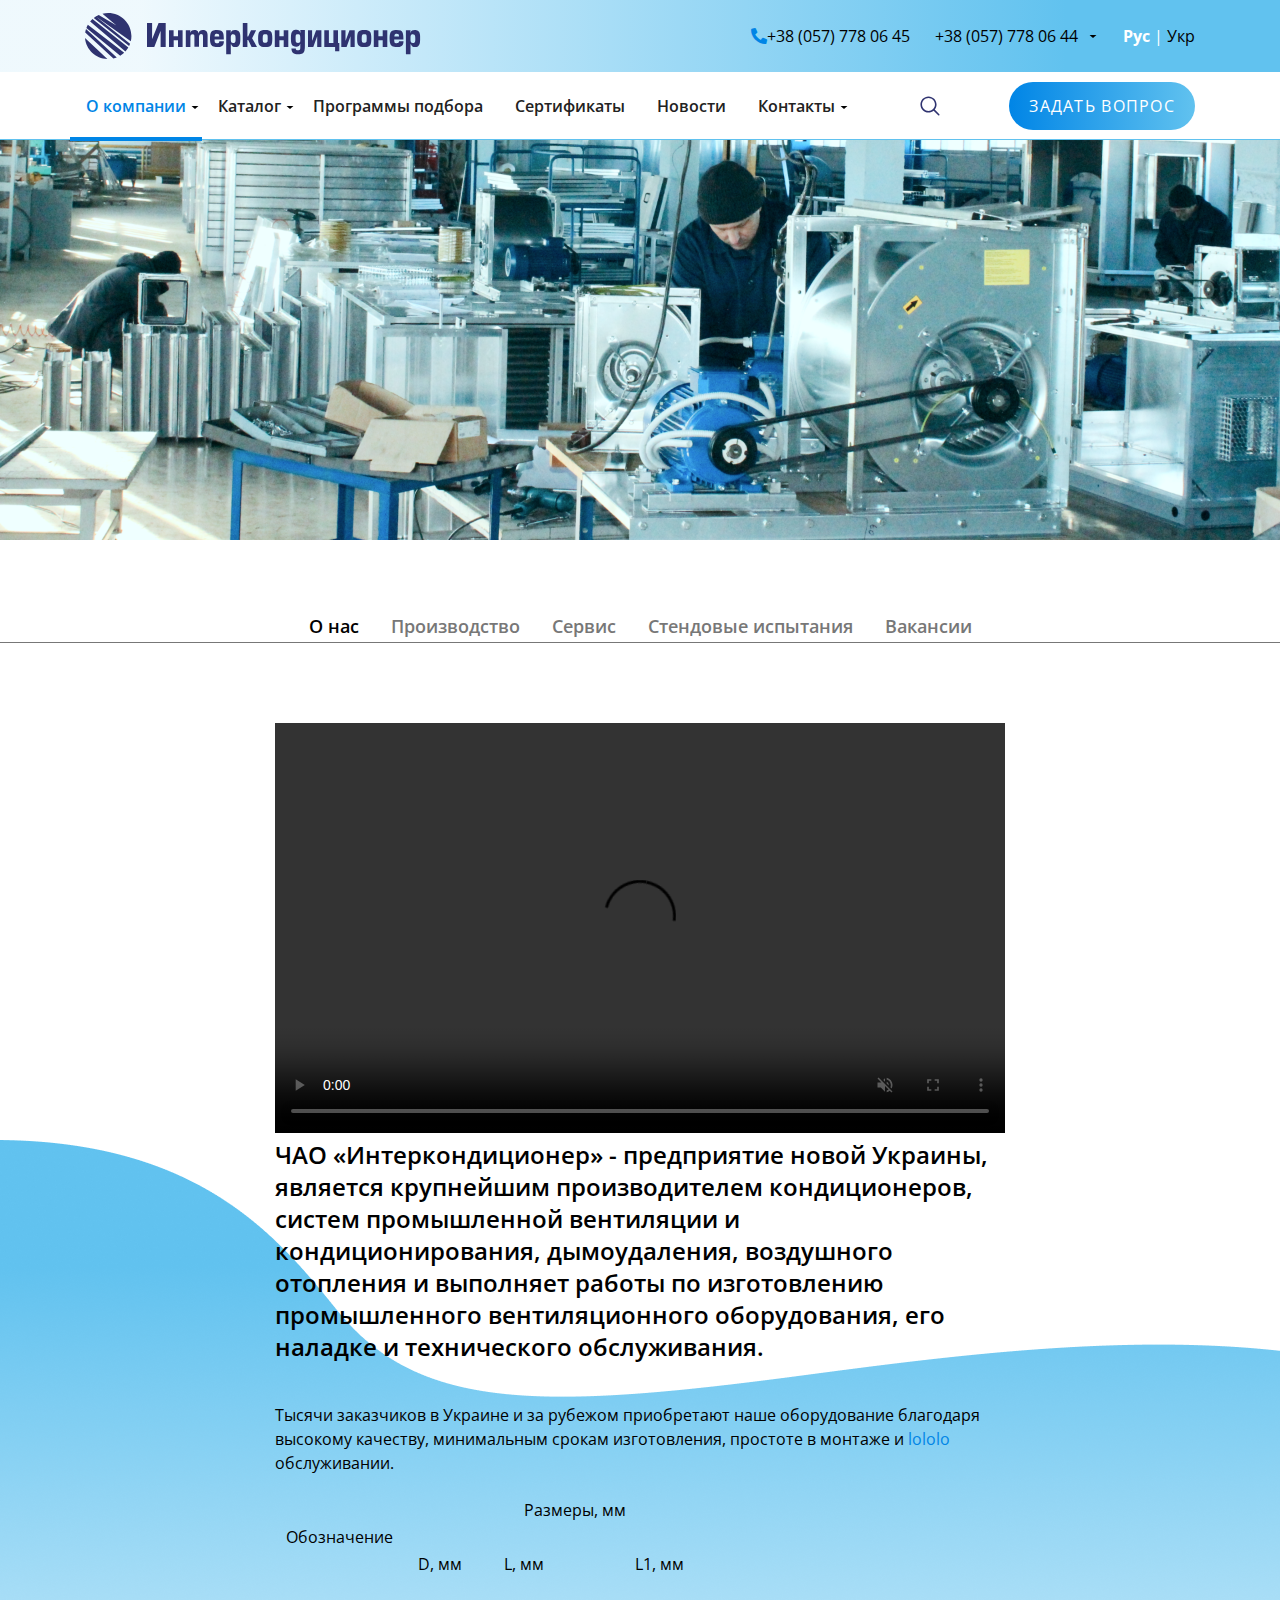
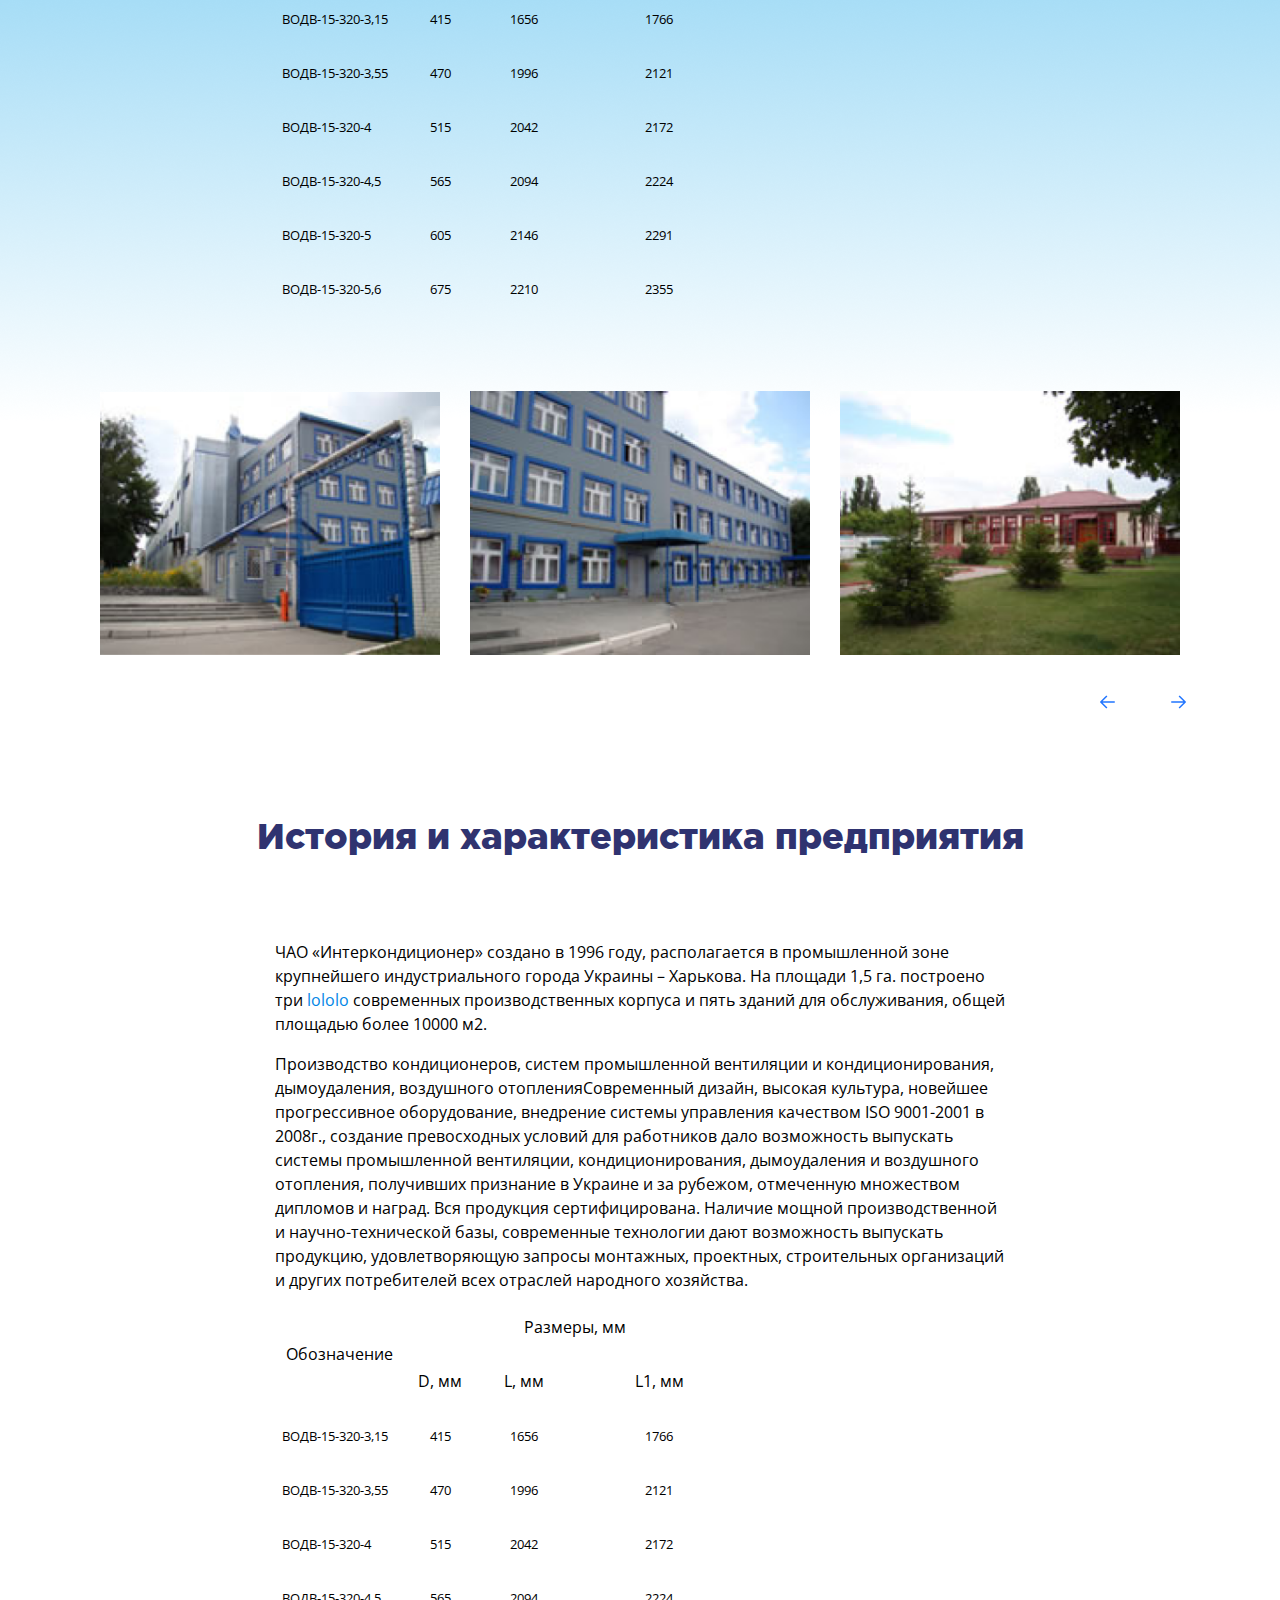
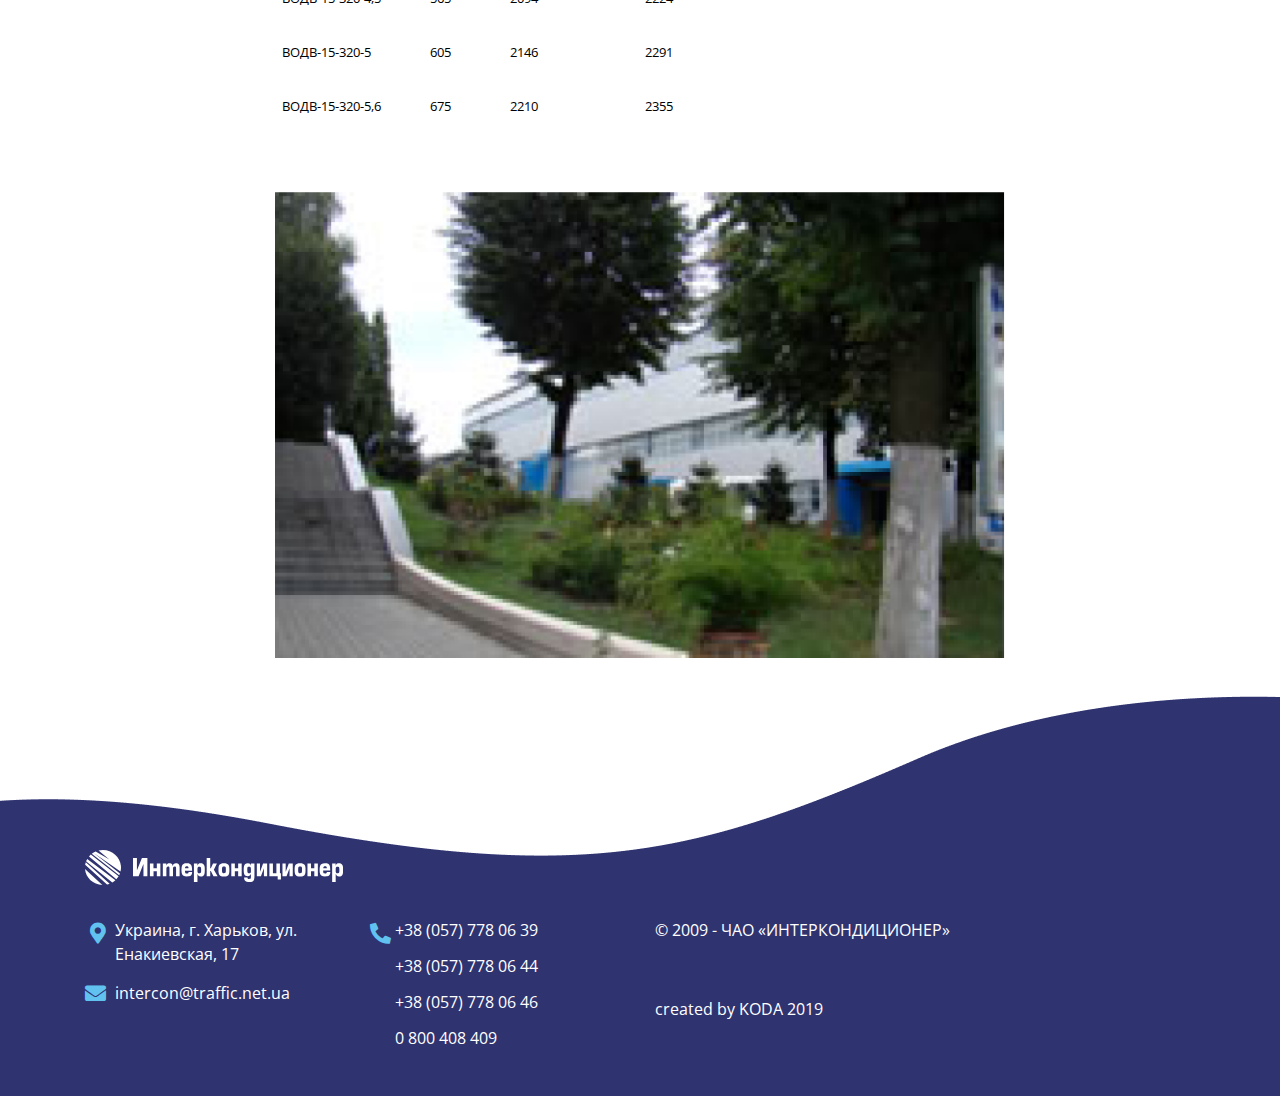
==== commit 064aea89: "video height setup" ====
--- a/about.html
+++ b/about.html
@@ -237,7 +237,7 @@
         <div class="row text-row">
             <div class="col-lg-8 offset-lg-2">
                 <div class="video-wrap">
-                    <video loop muted src="media/video_1080p.mp4"></video>
+                    <video loop muted controls="controls"  src="media/inter-convert-video-online.com_.mp4"></video>
                 </div>
                 <h2>ЧАО «Интеркондиционер» - предприятие новой Украины, является крупнейшим производителем кондиционеров, систем промышленной вентиляции и кондиционирования,
                     дымоудаления,
--- a/css/main.css
+++ b/css/main.css
@@ -1,2 +1,2 @@
-@charset "UTF-8";@import url("https://fonts.googleapis.com/css?family=Raleway:400,800&display=swap");@import url("https://fonts.googleapis.com/css?family=Open+Sans:300,400,700&display=swap");#preloader{min-height:100vh;display:-webkit-box;display:-ms-flexbox;display:flex;-webkit-box-pack:center;-ms-flex-pack:center;justify-content:center;-webkit-box-align:center;-ms-flex-align:center;align-items:center;background:#fff;z-index:99;position:fixed;width:100%}.infinity{width:120px;height:60px;position:relative}.infinity div,.infinity span{position:absolute}.infinity div{top:0;left:50%;width:60px;height:60px;-webkit-animation:rotate 6.9s linear infinite;animation:rotate 6.9s linear infinite}.infinity div span{left:-8px;top:50%;margin:-8px 0 0 0;width:16px;height:16px;display:block;background:#2F3370;-webkit-box-shadow:2px 2px 8px rgba(47, 51, 112, 0.09);box-shadow:2px 2px 8px rgba(47, 51, 112, 0.09);border-radius:50%;-webkit-transform:rotate(90deg);-ms-transform:rotate(90deg);transform:rotate(90deg);-webkit-animation:move 6.9s linear infinite;animation:move 6.9s linear infinite}.infinity div span:after,.infinity div span:before{content:'';position:absolute;display:block;border-radius:50%;width:14px;height:14px;background:inherit;top:50%;left:50%;margin:-7px 0 0 -7px;-webkit-box-shadow:inherit;box-shadow:inherit}.infinity div span:before{-webkit-animation:drop1 .8s linear infinite;animation:drop1 .8s linear infinite}.infinity div span:after{-webkit-animation:drop2 .8s linear infinite .4s;animation:drop2 .8s linear infinite .4s}.infinity div:nth-child(2){-webkit-animation-delay:-2.3s;animation-delay:-2.3s}.infinity div:nth-child(2) span{-webkit-animation-delay:-2.3s;animation-delay:-2.3s}.infinity div:nth-child(3){-webkit-animation-delay:-4.6s;animation-delay:-4.6s}.infinity div:nth-child(3) span{-webkit-animation-delay:-4.6s;animation-delay:-4.6s}.infinityChrome{width:128px;height:60px}.infinityChrome div{position:absolute;width:16px;height:16px;background:#2F3370;-webkit-box-shadow:2px 2px 8px rgba(47, 51, 112, 0.09);box-shadow:2px 2px 8px rgba(47, 51, 112, 0.09);border-radius:50%;-webkit-animation:moveSvg 6.9s linear infinite;animation:moveSvg 6.9s linear infinite;-webkit-filter:url(#goo);filter:url(#goo);-webkit-transform:scaleX(-1);-ms-transform:scaleX(-1);transform:scaleX(-1);offset-path:path("M64.3636364,29.4064278 C77.8909091,43.5203348 84.4363636,56 98.5454545,56 C112.654545,56 124,44.4117395 124,30.0006975 C124,15.5896556 112.654545,3.85282763 98.5454545,4.00139508 C84.4363636,4.14996252 79.2,14.6982509 66.4,29.4064278 C53.4545455,42.4803627 43.5636364,56 29.4545455,56 C15.3454545,56 4,44.4117395 4,30.0006975 C4,15.5896556 15.3454545,4.00139508 29.4545455,4.00139508 C43.5636364,4.00139508 53.1636364,17.8181672 64.3636364,29.4064278 Z")}.infinityChrome div:after,.infinityChrome div:before{content:'';position:absolute;display:block;border-radius:50%;width:14px;height:14px;background:inherit;top:50%;left:50%;margin:-7px 0 0 -7px;-webkit-box-shadow:inherit;box-shadow:inherit}.infinityChrome div:before{-webkit-animation:drop1 .8s linear infinite;animation:drop1 .8s linear infinite}.infinityChrome div:after{-webkit-animation:drop2 .8s linear infinite .4s;animation:drop2 .8s linear infinite .4s}.infinityChrome div:nth-child(2){-webkit-animation-delay:-2.3s;animation-delay:-2.3s}.infinityChrome div:nth-child(3){-webkit-animation-delay:-4.6s;animation-delay:-4.6s}.infinity{display:none}@-webkit-keyframes moveSvg{0%{offset-distance:0%}25%{background:#0085E6}75%{background:#61C2EF}to{offset-distance:100%}}@keyframes moveSvg{0%{offset-distance:0%}25%{background:#0085E6}75%{background:#61C2EF}to{offset-distance:100%}}@-webkit-keyframes rotate{50%{-webkit-transform:rotate(360deg);transform:rotate(360deg);margin-left:0}50.0001%,to{margin-left:-60px}}@keyframes rotate{50%{-webkit-transform:rotate(360deg);transform:rotate(360deg);margin-left:0}50.0001%,to{margin-left:-60px}}@-webkit-keyframes move{0%,50%{left:-8px}25%{background:#0085E6}75%{background:#61C2EF}50.0001%,to{left:auto;right:-8px}}@keyframes move{0%,50%{left:-8px}25%{background:#0085E6}75%{background:#61C2EF}50.0001%,to{left:auto;right:-8px}}@-webkit-keyframes drop1{to{-webkit-transform:translate(32px, 8px) scale(0);transform:translate(32px, 8px) scale(0)}}@keyframes drop1{to{-webkit-transform:translate(32px, 8px) scale(0);transform:translate(32px, 8px) scale(0)}}@-webkit-keyframes drop2{0%{-webkit-transform:translate(0, 0) scale(0.9);transform:translate(0, 0) scale(0.9)}to{-webkit-transform:translate(32px, -8px) scale(0);transform:translate(32px, -8px) scale(0)}}@keyframes drop2{0%{-webkit-transform:translate(0, 0) scale(0.9);transform:translate(0, 0) scale(0.9)}to{-webkit-transform:translate(32px, -8px) scale(0);transform:translate(32px, -8px) scale(0)}}.section1 .slick-initialized .slick-slide{display:-webkit-box;display:-ms-flexbox;display:flex}.top_banner_slider .banner{background-repeat:no-repeat;background-size:cover;background-position:center}.top_banner_slider .banner h1{color:#2F3370;max-width:500px;margin-bottom:45px}.top_banner_slider .banner p{font-size:18px;line-height:29px;max-width:598px}.top_banner_slider .banner .container{display:-webkit-box;display:-ms-flexbox;display:flex;-webkit-box-align:center;-ms-flex-align:center;align-items:center}.top_banner_slider .slick-dots{list-style:none;position:absolute;left:10px;top:30px;text-align:right;padding:0;margin:0}.top_banner_slider .slick-dots li button{width:55px;height:2px;background:#2F3370;-webkit-transition:all 0.5s;-o-transition:all 0.5s;transition:all 0.5s;display:inline-block;border:none;font-size:0px;line-height:3px;cursor:pointer}.top_banner_slider .slick-dots .slick-active button{width:40px;text-indent:-60px;line-height:0;font-size:18px;font-family:"Raleway", sans-serif;font-weight:800;color:#2F3370}.top_banner_slider_arrowsBox{position:absolute;left:10px;bottom:0}.top_banner_slider_arrowsBox .next_btn,.top_banner_slider_arrowsBox .prev_btn{height:120px;width:56px;background-repeat:no-repeat;background-position-x:center;-webkit-transition:background-color .2s;-o-transition:background-color .2s;transition:background-color .2s}.top_banner_slider_arrowsBox .next_btn:hover,.top_banner_slider_arrowsBox .prev_btn:hover{background-color:rgba(255, 255, 255, 0.7);cursor:pointer}.top_banner_slider_arrowsBox .next_btn{background-image:url("../media/Arrow_left.svg");background-position-y:0}.top_banner_slider_arrowsBox .prev_btn{background-image:url("../media/Arrow_right.svg");background-position-y:100%}.section-wrapper{background:url("../media/wave-bg.svg") #F5F5F5;padding-bottom:260px;position:relative;background-repeat:no-repeat;background-position:center bottom;background-size:contain}.home-catalog{padding:93px 15px}.home-catalog h1{color:#2F3370;margin-bottom:68px}.catalog-grid{display:-ms-grid;display:grid;grid-template-columns:repeat(3, 1fr);-ms-grid-columns:1fr 1fr 1fr;grid-gap:32px}.catalog-grid .card{font-size:18px;line-height:29px;background-color:white;border-radius:4px;-webkit-box-shadow:0 0 8px rgba(196, 196, 196, 0.5);box-shadow:0 0 8px rgba(196, 196, 196, 0.5);min-height:240px;text-align:center;position:relative;z-index:0;overflow:hidden;border:none}.catalog-grid .card:before{content:"";position:absolute;z-index:-1;top:-16px;right:-16px;background:-webkit-gradient(linear, left top, right top, from(#61C2EF), color-stop(50%, #ABE5FF));background:-webkit-linear-gradient(left, #61C2EF 0%, #ABE5FF 50%);background:-o-linear-gradient(left, #61C2EF 0%, #ABE5FF 50%);background:linear-gradient(90deg, #61C2EF 0%, #ABE5FF 50%);height:32px;width:32px;border-radius:32px;-webkit-transform:scale(1);-ms-transform:scale(1);transform:scale(1);-webkit-transform-origin:50% 50%;-ms-transform-origin:50% 50%;transform-origin:50% 50%;-webkit-transition:-webkit-transform 0.25s ease-out;transition:-webkit-transform 0.25s ease-out;-o-transition:transform 0.25s ease-out;transition:transform 0.25s ease-out;transition:transform 0.25s ease-out, -webkit-transform 0.25s ease-out}.catalog-grid .card:hover .go-corner{background:transparent}.catalog-grid .card:hover:before{-webkit-transform:scale(28);-ms-transform:scale(28);transform:scale(28)}.catalog-grid .card a{display:-webkit-box;display:-ms-flexbox;display:flex;-webkit-box-orient:vertical;-webkit-box-direction:normal;-ms-flex-direction:column;flex-direction:column;-webkit-box-align:center;-ms-flex-align:center;align-items:center;padding:15px;height:100%;height:available;height:-webkit-fill-available}.catalog-grid .card img{max-height:132px;height:132px;max-width:100%}.catalog-grid .card p{margin-top:10px;margin-bottom:0;font-weight:600;line-height:120%}.home-news h1{color:#2F3370}.news-flex{display:-webkit-box;display:-ms-flexbox;display:flex;-ms-flex-wrap:wrap;flex-wrap:wrap;margin-left:-32px}.news-flex .card{margin:0 0 32px 32px;width:calc(33.3333% - 32px)}.news-flex .card img{width:100%;height:240px;-o-object-fit:none;object-fit:none}.news-flex .card,.news-flex .card-sm{position:relative;background:#FFFFFF;-webkit-box-shadow:0 0 8px rgba(196, 196, 196, 0.5);box-shadow:0 0 8px rgba(196, 196, 196, 0.5);border-radius:4px;border:none}.news-flex .card-sm a,.news-flex .card a{padding:15px;height:100%}.news-flex .card-sm p,.news-flex .card p{line-height:29px;font-size:18px;font-weight:600;overflow:hidden;display:-webkit-box;-webkit-line-clamp:3;-webkit-box-orient:vertical}.news-flex .card-sm img,.news-flex .card img{margin-bottom:14px;max-width:100%;max-height:100%}.news-flex .card-sm span,.news-flex .card span{font-weight:300;line-height:26px;color:#7F899D}.news-flex .card-sm span.link--arrowed,.news-flex .card span.link--arrowed{margin-right:auto;margin-left:calc(100% - 30px);width:30px;height:30px}.news-flex .card-sm:hover .arrow-icon,.news-flex .card:hover .arrow-icon{-webkit-transform:translate3d(5px, 0, 0);transform:translate3d(5px, 0, 0)}.news-flex .card-sm:hover .arrow-icon--circle,.news-flex .card:hover .arrow-icon--circle{stroke-dashoffset:0}.news-flex .card-sm:hover p,.news-flex .card:hover p{color:#2F3370}.news-flex .card-column{margin:0 0 32px 32px;width:calc(33.3333% - 32px)}.news-flex .card-sm{min-height:calc(50% - 16px)}.news-flex .card-sm img{border-radius:50%;max-width:92px;max-height:92px;margin-bottom:0;margin-right:14px}.news-flex .card-sm:first-child{margin-bottom:32px}.news-flex .card-sm span.link--arrowed{position:absolute;bottom:20px;right:15px}.news-flex .card-sm a{display:-webkit-box;display:-ms-flexbox;display:flex;padding-bottom:35px}@-moz-document url-prefix(){.news-flex .card-sm p,.news-flex .card p{max-height:87px;overflow:hidden}}.link--arrowed{display:inline-block;height:2rem;line-height:2rem}.link--arrowed .arrow-icon{position:relative;top:-1px;-webkit-transition:-webkit-transform 0.3s ease;transition:-webkit-transform 0.3s ease;-o-transition:transform 0.3s ease;transition:transform 0.3s ease;transition:transform 0.3s ease, -webkit-transform 0.3s ease;vertical-align:middle}.link--arrowed .arrow-icon--circle{-webkit-transition:stroke-dashoffset .3s ease;-o-transition:stroke-dashoffset .3s ease;transition:stroke-dashoffset .3s ease;stroke-dasharray:95;stroke-dashoffset:95}.news-page-link{margin-top:48px;text-align:center;position:absolute;width:100%;z-index:1}.news-page-link .cta{position:relative;margin:auto;padding:19px 22px;-webkit-transition:all .2s ease;-o-transition:all .2s ease;transition:all .2s ease}.news-page-link .cta:before{content:"";position:absolute;top:8px;left:0;display:block;border-radius:30px;background:-webkit-gradient(linear, left top, right top, from(#0085E6), to(#61C2EF));background:-webkit-linear-gradient(left, #0085E6 0%, #61C2EF 100%);background:-o-linear-gradient(left, #0085E6 0%, #61C2EF 100%);background:linear-gradient(90deg, #0085E6 0%, #61C2EF 100%);width:48px;height:48px;-webkit-transition:all .3s ease;-o-transition:all .3s ease;transition:all .3s ease}.news-page-link .cta span{position:relative;font-size:14px;line-height:19px;letter-spacing:0.08em;text-transform:uppercase;vertical-align:middle;color:#2F3370}.news-page-link .cta img{position:relative;top:0;margin-left:10px;fill:none;stroke-linecap:round;stroke-linejoin:round;stroke-width:2;-webkit-transform:translateX(-5px);-ms-transform:translateX(-5px);transform:translateX(-5px);-webkit-transition:all .3s ease;-o-transition:all .3s ease;transition:all .3s ease}.news-page-link .cta:hover:before{width:100%}.news-page-link .cta:hover:before img{-webkit-transform:translateX(0);-ms-transform:translateX(0);transform:translateX(0)}.news-page-link .cta:active{-webkit-transform:scale(0.96);-ms-transform:scale(0.96);transform:scale(0.96)}@-moz-document url-prefix(){.news-grid .card p{max-height:84px;overflow:hidden}}.no-search-results h2{font-family:"Open Sans", sans-serif;font-size:24px;line-height:32px;text-align:center;text-transform:uppercase;color:#0085E6;max-width:460px;margin:0 auto 43px}.no-search-results .search-img{margin:72px auto;text-align:center}.catalog{background-color:#F5F5F5;padding-bottom:275px;position:relative}.catalog h1{margin-bottom:53px}.catalog h4{font-weight:600;margin-bottom:20px}#sidebar{background:#ffffff;color:#fff;position:-webkit-sticky;position:sticky;top:95px}#sidebar.shown{left:0;top:54px;z-index:2;width:100%}#sidebar ul.components{padding:0;margin:0;list-style-type:none}#sidebar ul.components>li{min-height:60px;position:relative;display:-webkit-box;display:-ms-flexbox;display:flex;-webkit-box-orient:vertical;-webkit-box-direction:normal;-ms-flex-direction:column;flex-direction:column;-webkit-box-pack:center;-ms-flex-pack:center;justify-content:center;-webkit-box-align:start;-ms-flex-align:start;align-items:flex-start;padding:0 34px 0 0}#sidebar ul.components>li>a{border-left:4px solid #FFFFFF;display:-webkit-box;display:-ms-flexbox;display:flex;-webkit-box-align:center;-ms-flex-align:center;align-items:center;width:100%}#sidebar ul.components>li.withDropMenu:after{content:url(../media/shevron.svg);position:absolute;top:calc(50% - 24px);right:3px;cursor:pointer;height:8px;display:inline-block;line-height:0;padding:20px 10px 30px}#sidebar ul.components>li.active-item,#sidebar ul.components>li:hover{background:#F9F9F9}#sidebar ul.components>li.active-item>a,#sidebar ul.components>li:hover>a{border-left:4px solid #0085E6}#sidebar ul.components>li.withDropMenu.opened:after{content:url(../media/shevron2_hover.svg);top:5px}#sidebar ul.components li.withDropMenu>a{position:relative;display:-webkit-box;display:-ms-flexbox;display:flex;-webkit-box-align:center;-ms-flex-align:center;align-items:center;width:available;width:-moz-available;width:-webkit-fill-available}#sidebar ul.components li.withDropMenu>a:after{content:'';position:absolute;right:0;top:15%;width:1px;height:70%;background-color:#222222;opacity:0.2}#sidebar ul.components li.withDropMenu.opened{background-color:#eeeeee}#sidebar ul.components li.withDropMenu.opened>a{border-left:4px solid #0085E6;color:#0085E6}#sidebar ul.components .drop-menu{padding:0;width:100%;display:none}#sidebar ul.components .drop-menu li{min-height:54px;display:-webkit-box;display:-ms-flexbox;display:flex;-webkit-box-align:center;-ms-flex-align:center;align-items:center;margin-right:-34px}#sidebar ul.components .drop-menu li.activeItem,#sidebar ul.components .drop-menu li:hover{background:#0085E6}#sidebar ul.components .drop-menu li.activeItem a,#sidebar ul.components .drop-menu li:hover a{color:#FFFFFF}#sidebar ul.components .drop-menu li a{font-weight:normal;color:#333333;font-size:14px;padding:19px 10px 11px 34px;width:100%}#sidebar ul.components .drop-menu.show{display:block}#sidebar>ul li a{font-weight:600;font-size:14px;color:#000000;padding:15px 0 15px 12px;min-height:60px}.filter-btn:not(.back-btn){display:-webkit-box;display:-ms-flexbox;display:flex;-webkit-box-align:center;-ms-flex-align:center;align-items:center;-webkit-box-pack:center;-ms-flex-pack:center;justify-content:center;margin:0 0 48px}.filter-btn:not(.back-btn) .fa-filter{margin-right:8px}#sidebar .back-btn{width:20px;height:15px;background:url("../media/Arrow-sm.svg") no-repeat;-webkit-transform:rotate(180deg);-ms-transform:rotate(180deg);transform:rotate(180deg);margin:20px 0 10px 16px}.catalog-item{background-color:#FFFFFF;border-radius:4px;-webkit-box-align:center;-ms-flex-align:center;align-items:center;padding:30px 15px;position:relative;margin-bottom:30px}.catalog-item img{max-width:100%;width:100%}.catalog-item span.link--arrowed{margin-right:auto;margin-left:calc(100% - 30px)}.catalog-item:hover{-webkit-box-shadow:0px 0px 12px rgba(196, 196, 196, 0.8);box-shadow:0px 0px 12px rgba(196, 196, 196, 0.8)}.catalog-item:hover .arrow-icon{-webkit-transform:translate3d(5px, 0, 0);transform:translate3d(5px, 0, 0)}.catalog-item:hover .arrow-icon--circle{stroke-dashoffset:0}.pagination{display:-webkit-box;display:-ms-flexbox;display:flex;-webkit-box-align:center;-ms-flex-align:center;align-items:center;-webkit-box-pack:center;-ms-flex-pack:center;justify-content:center;margin-top:18px;z-index:1;position:absolute;bottom:190px;width:100%}.pagination .next-page,.pagination .prev-page{width:30px;height:20px;background:url("../media/arrow_left_default.svg") no-repeat center;-webkit-transition:all .2s;-o-transition:all .2s;transition:all .2s}.pagination .next-page:hover,.pagination .prev-page:hover{background:url("../media/arrow_left_default_hover.svg") no-repeat center}.pagination .next-page{-webkit-transform:rotate(180deg);-ms-transform:rotate(180deg);transform:rotate(180deg);-webkit-transform-origin:center;-ms-transform-origin:center;transform-origin:center}.pagination span{height:24px;width:24px;border-radius:50%;margin:0 3px;text-align:center;display:inline-block}.pagination span a{color:#2F3370}.pagination span.current{background:-webkit-gradient(linear, left top, right top, from(#0085E6), to(#61C2EF));background:-webkit-linear-gradient(left, #0085E6 0%, #61C2EF 100%);background:-o-linear-gradient(left, #0085E6 0%, #61C2EF 100%);background:linear-gradient(90deg, #0085E6 0%, #61C2EF 100%);color:#FFFFFF}.cat-downloads img{max-width:120px}.cat-downloads .gradient-btn{margin-right:20px}.product{padding-bottom:275px;position:relative;-webkit-user-select:none;-moz-user-select:none;-ms-user-select:none;user-select:none}.product h1{margin-bottom:40px}.product .back-btn{margin-top:48px;text-align:right}.product .back-btn .cta{position:relative;margin:auto;padding:19px 22px;-webkit-transition:all .2s ease;-o-transition:all .2s ease;transition:all .2s ease}.product .back-btn .cta:before{content:"";position:absolute;top:8px;right:0;display:block;border-radius:30px;background:-webkit-gradient(linear, left top, right top, from(#0085E6), to(#61C2EF));background:-webkit-linear-gradient(left, #0085E6 0%, #61C2EF 100%);background:-o-linear-gradient(left, #0085E6 0%, #61C2EF 100%);background:linear-gradient(90deg, #0085E6 0%, #61C2EF 100%);width:48px;height:48px;-webkit-transition:all .3s ease;-o-transition:all .3s ease;transition:all .3s ease}.product .back-btn .cta span{position:relative;font-size:14px;line-height:19px;letter-spacing:0.08em;text-transform:uppercase;vertical-align:middle;color:#2F3370}.product .back-btn .cta img{position:relative;top:0;margin-left:10px;fill:none;stroke-linecap:round;stroke-linejoin:round;stroke-width:2;-webkit-transform:translateX(-5px);-ms-transform:translateX(-5px);transform:translateX(-5px);-webkit-transition:all .3s ease;-o-transition:all .3s ease;transition:all .3s ease}.product .back-btn .cta:hover:before{width:100%}.product .back-btn .cta:hover:before img{-webkit-transform:translateX(0);-ms-transform:translateX(0);transform:translateX(0)}.product .back-btn .cta:active{-webkit-transform:scale(0.96);-ms-transform:scale(0.96);transform:scale(0.96)}.product-description{margin:60px auto 0}.product-description .nav-tabs{border:none;width:-webkit-max-content;width:-moz-max-content;width:max-content;margin:0 auto;background:rgba(97, 194, 239, 0.5)}.product-description .nav-tabs .nav-link{border:none;border-top:4px solid transparent;color:#555555;letter-spacing:0.04em;font-size:16px;text-transform:uppercase;font-weight:600;border-radius:0;-webkit-transition:all .2s;-o-transition:all .2s;transition:all .2s}.product-description .nav-tabs .nav-link.active{border-top:4px solid #0085E6;color:#000;background-color:transparent}.product-description .nav-tabs .nav-link:hover{border-top:4px solid #0085E6}.tab-content{margin-top:34px}.tab-content h3{font-weight:600;line-height:27px;color:#222222}.tab-content img{max-width:100%}.tab-content a{color:#0085E6}.tab-content a:hover{color:#61C2EF}.tab-content table:not(.customTable){width:100%}.tab-content table:not(.customTable) tr{height:80px;border-bottom:1px solid #C4C4C4}.tab-content table:not(.customTable) tr:last-child{border-bottom:none}.tab-content table:not(.customTable) tr td:first-child{width:55%}.tab-content table:not(.customTable) .gradient-btn{margin-right:6px;float:right}.tab-content table:not(.customTable) .gradient-btn a{color:#FFFFFF}.tab-content table:not(.customTable) .border-btn{float:right}.tab-content table:not(.customTable) .border-btn a{color:#2F3370}.short-descr{font-weight:600;font-size:18px;line-height:27px;color:#222222;margin-bottom:0}.product .preview-slider img{max-width:100%}.product .preview-slider .slick-track{display:-webkit-box!important;display:-ms-flexbox!important;display:flex!important}.product .preview-slider .slick-slide{display:-webkit-box;display:-ms-flexbox;display:flex;-webkit-box-align:center;-ms-flex-align:center;align-items:center;-webkit-box-pack:center;-ms-flex-pack:center;justify-content:center;height:inherit!important}.product .thumb-slider{margin-top:26px}.product .thumb-slider img{max-width:100%}.product .thumb-slider .slick-track{margin-left:-32px;display:-webkit-box!important;display:-ms-flexbox!important;display:flex!important}.product .thumb-slider .slick-slide{margin-left:32px;border:1px solid #C4C4C4;height:inherit;display:-webkit-box;display:-ms-flexbox;display:flex;-webkit-box-align:center;-ms-flex-align:center;align-items:center}.product .thumb-slider .slick-slide.slick-current,.product .thumb-slider .slick-slide:hover{border:1px solid #0085E6}.banner_paginator{display:-webkit-box;display:-ms-flexbox;display:flex;margin-top:30px;-webkit-box-pack:end;-ms-flex-pack:end;justify-content:flex-end}.banner_paginator .next,.banner_paginator .prev{cursor:pointer}.banner_paginator .next:hover .arrow-icon,.banner_paginator .prev:hover .arrow-icon{-webkit-transform:translate3d(5px, 0, 0);transform:translate3d(5px, 0, 0)}.banner_paginator .next:hover .arrow-icon--circle,.banner_paginator .prev:hover .arrow-icon--circle{stroke-dashoffset:0}.banner_paginator .next:hover p,.banner_paginator .prev:hover p{color:#2F3370}.banner_paginator .prev{-webkit-transform:rotate(180deg);-ms-transform:rotate(180deg);transform:rotate(180deg);-webkit-transform-origin:center;-ms-transform-origin:center;transform-origin:center;margin-right:40px;margin-top:2px}.product .accordion>.card{border-radius:0;border:none}.product .accordion>.card .card-header{border:none;border-radius:0;border-bottom:1px solid #ffffff;margin-bottom:0;padding:0}.product .accordion>.card .card-header .btn{background:rgba(97, 194, 239, 0.5);font-weight:600;font-size:14px;line-height:21px;color:#000000;letter-spacing:0.4em;text-transform:uppercase;width:100%;height:100%;text-align:left;padding:15px;border-radius:0;position:relative}.product .accordion>.card .card-header .btn:hover{text-decoration:none}.product .accordion>.card .card-header .btn:focus{-webkit-box-shadow:none;box-shadow:none}.product .accordion>.card .card-header .btn[aria-expanded=true]{background:#0085E6;color:#FFFFFF}.product .accordion>.card .card-header .btn[aria-expanded=true]:after{content:url(../media/shevron2_active.svg)}.product .accordion>.card .card-header .btn:after{content:url(../media/shevron.svg);position:absolute;top:10px;right:20px}.news{background:#F5F5F5;position:relative}.news h1{margin-bottom:53px}.news-item{position:relative}.news-item p>img{margin:20px auto;display:block;width:50%;max-width:50%;height:auto}.news-item table{margin:0 auto}.news-item h1{text-align:center;margin-bottom:20px}.news-item .news-date{color:#7F899D;font-size:18px;margin-bottom:10px}.news-item .news-descr{font-weight:600;font-size:20px;color:#222222;margin-bottom:44px}.news-item .news-descr img{display:block;margin:34px auto 0;width:50%;max-width:50%;height:auto}.news-item .back-btn{margin-top:80px;text-align:right}.news-item .back-btn .cta{position:relative;margin:auto;padding:19px 22px;-webkit-transition:all .2s ease;-o-transition:all .2s ease;transition:all .2s ease}.news-item .back-btn .cta:before{content:"";position:absolute;top:8px;right:0;display:block;border-radius:30px;background:-webkit-gradient(linear, left top, right top, from(#0085E6), to(#61C2EF));background:-webkit-linear-gradient(left, #0085E6 0%, #61C2EF 100%);background:-o-linear-gradient(left, #0085E6 0%, #61C2EF 100%);background:linear-gradient(90deg, #0085E6 0%, #61C2EF 100%);width:48px;height:48px;-webkit-transition:all .3s ease;-o-transition:all .3s ease;transition:all .3s ease}.news-item .back-btn .cta span{position:relative;font-size:14px;line-height:19px;letter-spacing:0.08em;text-transform:uppercase;vertical-align:middle;color:#2F3370}.news-item .back-btn .cta img{position:relative;top:0;margin-left:10px;fill:none;stroke-linecap:round;stroke-linejoin:round;stroke-width:2;-webkit-transform:translateX(-5px);-ms-transform:translateX(-5px);transform:translateX(-5px);-webkit-transition:all .3s ease;-o-transition:all .3s ease;transition:all .3s ease}.news-item .back-btn .cta:hover:before{width:100%}.news-item .back-btn .cta:hover:before img{-webkit-transform:translateX(0);-ms-transform:translateX(0);transform:translateX(0)}.news-item .back-btn .cta:active{-webkit-transform:scale(0.96);-ms-transform:scale(0.96);transform:scale(0.96)}.news-item .gradient-btn{width:166px}.news-item .gradient-btn .fas{color:#FFFFFF;font-size:28px;margin-right:15px}.news-item .gradient-btn a:hover{color:#FFFFFF}.news-item a{color:#0085E6}.news-item a:hover{color:#61C2EF}.news-img .slick-slide{border:none}.news-img .slick-slide:focus{outline:none}.news-img img{max-width:100%;padding:0 15px;width:100%;height:232px;-o-object-fit:cover;object-fit:cover}.news-img .slick-dots{list-style-type:none;display:-webkit-box;display:-ms-flexbox;display:flex;-webkit-box-align:center;-ms-flex-align:center;align-items:center;-webkit-box-pack:center;-ms-flex-pack:center;justify-content:center;margin-top:30px;padding:0}.news-img .slick-dots li{display:inline-block;margin:0 10px}.news-img .slick-dots li button{border:none;width:4px;height:4px;background:#61C2EF;font-size:0;padding:0;border-radius:50%}.about .text-row{margin-top:59px}.about .text-row a{color:#0085E6}.about .text-row a:hover{color:#61C2EF}.about nav{min-height:103px;border-bottom:1px solid #777777;margin-bottom:80px;display:-webkit-box;display:-ms-flexbox;display:flex;-webkit-box-align:end;-ms-flex-align:end;align-items:flex-end;-webkit-box-pack:center;-ms-flex-pack:center;justify-content:center}.about nav ul{list-style-type:none;text-align:center;margin-bottom:0;padding:0}.about nav ul li{display:inline-block;margin:0 5px}.about nav ul li.active a{color:#000000}.about nav ul li a{font-size:18px;font-weight:600;line-height:32px;color:#777777;position:relative;padding:0 9px}.about nav ul li a:before{content:"";position:absolute;width:100%;height:4px;bottom:-6px;left:0;background-color:#61C2EF;visibility:hidden;-webkit-transform:scaleX(0);-ms-transform:scaleX(0);transform:scaleX(0);-webkit-transition:all 0.2s cubic-bezier(1, 0.25, 0, 0.75);-o-transition:all 0.2s cubic-bezier(1, 0.25, 0, 0.75);transition:all 0.2s cubic-bezier(1, 0.25, 0, 0.75)}.about nav ul li a:hover:before{visibility:visible;-webkit-transform:scaleX(1);-ms-transform:scaleX(1);transform:scaleX(1)}.about nav ul li a:hover{text-decoration:none}.about h2{margin-bottom:40px}.about h1{text-align:center;margin:93px 0 80px}.about img{width:100%;margin:0 auto}.about-slider{margin-top:48px}.about-slider .slick-track{display:-webkit-box;display:-ms-flexbox;display:flex}.about-slider .slick-slide{padding:0 15px;min-height:100%;height:auto}.about-slider .slick-slide img{-o-object-fit:cover;object-fit:cover;height:100%;width:100%}.about-slider .slick-dots{list-style-type:none;display:-webkit-box;display:-ms-flexbox;display:flex;-webkit-box-align:center;-ms-flex-align:center;align-items:center;-webkit-box-pack:center;-ms-flex-pack:center;justify-content:center;margin-top:30px;padding:0}.about-slider .slick-dots li{display:inline-block;margin:0 10px}.about-slider .slick-dots li.slick-active button{background:#0085E6}.about-slider .slick-dots li button{border:none;width:4px;height:4px;background:#61C2EF;font-size:0;padding:0;border-radius:50%}.history img{margin-top:30px}.history a{color:#0085E6}.history a:hover{color:#61C2EF}.video-wrap{width:100%}.video-wrap video{width:100%;padding-bottom:30px;outline:none}.program{background:#F5F5F5}.program .program-descr-wrap{background:#FFFFFF;-webkit-box-shadow:0 0 8px rgba(196, 196, 196, 0.5);box-shadow:0 0 8px rgba(196, 196, 196, 0.5);border-radius:4px;padding:50px 30px 65px}.program .program-descr-wrap ul{list-style-type:none;padding:0;margin-bottom:22px}.program .program-descr-wrap ul li:before{content:"•";color:#61C2EF;margin-right:5px}.program h1{text-align:left;margin-bottom:53px}.program h2{margin-bottom:40px}.program .gradient-btn{height:40px}.program .gradient-btn a{font-size:14px}.program h4{font-weight:600}.program .border-btn{width:-webkit-max-content;width:-moz-max-content;width:max-content;height:40px;padding-top:6px}.program .border-btn a{font-size:14px}.design-pr{display:-ms-grid;display:grid;grid-template-columns:2fr 1fr 1fr;-ms-grid-columns:2fr 1fr 1fr;-ms-grid-rows:1fr;grid-template-rows:1fr;grid-gap:32px}.design-pr .border-btn a{color:#2F3370}.program-descr-wrap table{width:100%}.program-descr-wrap table tr{height:80px;border-bottom:1px solid #C4C4C4}.program-descr-wrap table tr:last-child{border-bottom:none}.program-descr-wrap table tr td:first-child{width:55%}.program-descr-wrap table .gradient-btn{height:40px;margin-right:6px;float:right}.program-descr-wrap table .gradient-btn a{color:#FFFFFF}.program-descr-wrap table .border-btn{width:142px;float:right}.program-descr-wrap table .border-btn a{color:#2F3370}.certificates{position:relative;background:#F5F5F5}.certificates h1{margin-bottom:53px}.docs-grid{display:-ms-grid;display:grid;grid-template-columns:repeat(2, 1fr);-ms-grid-columns:1fr 1fr;grid-gap:30px}.docs-grid .card{-webkit-box-shadow:0 0 8px rgba(196, 196, 196, 0.5);box-shadow:0 0 8px rgba(196, 196, 196, 0.5);border:none;border-radius:4px;padding:19px 15px 17px;display:-webkit-box;display:-ms-flexbox;display:flex;-webkit-box-orient:horizontal;-webkit-box-direction:normal;-ms-flex-direction:row;flex-direction:row}.docs-grid .card a{height:-webkit-max-content;height:-moz-max-content;height:max-content}.docs-grid .card img{max-width:243px}.docs-grid p{color:#2F3370;font-weight:600;font-size:18px;line-height:27px;margin-left:16px}.contacts .common-contacts{background:#F5F5F5;padding-bottom:80px}.contacts .common-contacts h1{margin-bottom:53px}.contacts .personal-contacts{padding-top:71px}.contacts .personal-contacts ul{padding:0;margin:0;list-style-type:none;font-weight:600;line-height:40px}.contacts .personal-contacts p{margin:20px 0 15px;color:#555555}.contacts h2{margin:0}.contacts .contact-form{position:static;display:-webkit-box;display:-ms-flexbox;display:flex;max-width:none}.contacts .contact-form form{width:100%}.contacts .map-wrap{margin-top:71px;height:600px}.contacts .map-wrap .container{display:-webkit-box;display:-ms-flexbox;display:flex;-webkit-box-pack:center;-ms-flex-pack:center;justify-content:center;height:100%}.contacts .map-wrap .container iframe{height:100%;width:100%}.contacts-col{font-size:16px;line-height:32px}.contacts-col .address{margin:57px 0 40px}.contacts-col .note{color:#555555;font-size:12px}.tel-list{padding:0;list-style-type:none;margin:0;font-weight:bold}.offices{background:#F5F5F5}.offices h1{margin-bottom:53px}.offices h2{margin-bottom:35px}.offices ul{list-style-type:none;margin:0;padding:0}.offices .contact-person{margin-top:30px}.offices .map-wrap{margin-top:71px;height:600px;width:1000%}.offices .map-wrap .container{display:-webkit-box;display:-ms-flexbox;display:flex;-webkit-box-pack:center;-ms-flex-pack:center;justify-content:center;height:100%;overflow-y:hidden}.offices .map-wrap .container iframe{height:100%;width:100%;margin-top:-46px;border:none}@media (max-width:320px){header .contact-form{display:block;position:fixed;bottom:0;top:68px;overflow:auto;height:auto}header .contact-form .download-file,header .contact-form .form-item{width:100%}}@media (max-width:575.98px){main .contact-form .form-item{width:280px}body h1{font-size:20px!important;line-height:23px!important}.home-catalog .catalog-grid{-ms-grid-columns:1fr;grid-template-columns:1fr}.section-wrapper{padding-bottom:160px}body footer{padding-top:31px}body footer .phones{margin-left:30px;margin-top:16px}body footer .phones:before{left:17px}body footer .phones a{width:-webkit-max-content;width:-moz-max-content;width:max-content}body footer:before{display:none}body footer .footer-logo{position:static;margin:0 0 23px}.pagination{position:static}body main{padding-bottom:64px;min-height:calc(100vh - 574px)}.about-slider-arrows{display:none}body .program h1{margin-bottom:44px}body .program .program-descr-wrap{padding:35px 15px 40px}body .program h2{margin-bottom:30px}body .certificates h1{margin-bottom:44px}body .certificates .docs-grid p{font-size:12px;line-height:18px}body .certificates .docs-grid .card img{max-height:248px}.top_banner_slider_arrowsBox{display:none}header .contact-form{padding:45px 10px 60px 10px;overflow-y:auto;max-height:calc(100vh - 100px);width:100vw}header .contact-form p{margin-bottom:5px}.search-wrap .search-line input{min-width:250px}.map-wrap{height:320px!important}.tab-content table:not(.customTable) tr{display:-webkit-box;display:-ms-flexbox;display:flex;-ms-flex-wrap:wrap;flex-wrap:wrap;height:auto;padding-bottom:15px}.tab-content table:not(.customTable) tr td:first-child{display:block;-webkit-box-flex:1;-ms-flex-positive:1;flex-grow:1;width:100%!important;margin-bottom:10px}.tab-content table:not(.customTable) tr td:nth-child(2){display:inline-block;-webkit-box-flex:0.5;-ms-flex-positive:0.5;flex-grow:0.5}.tab-content table:not(.customTable) tr td:nth-child(2) .gradient-btn{float:left}.tab-content table:not(.customTable) tr td:last-child{display:inline-block;-ms-flex-item-align:end;align-self:flex-end;-webkit-box-flex:0.5;-ms-flex-positive:0.5;flex-grow:0.5}.cat-downloads tr{display:-webkit-box;display:-ms-flexbox;display:flex;-webkit-box-orient:vertical;-webkit-box-direction:normal;-ms-flex-direction:column;flex-direction:column}.cat-downloads tr .gradient-btn{margin-right:0;margin-bottom:10px;font-size:12px;height:30px;padding:0 10px}.cat-downloads tr .border-btn{font-size:12px;height:30px;padding:6px 10px}.program-descr .border-btn{display:none}.program-descr-wrap table tr td:first-child{word-break:break-word}.program-descr-wrap table .gradient-btn{font-size:12px;height:30px;padding:0 10px}}@media (max-width:767.98px){body .product-description-sm .tab-content table tr td:first-child{width:auto}body .product-description-sm .tab-content table .gradient-btn{font-size:12px;height:30px;padding:0 10px}body .product-description-sm .tab-content table .border-btn{height:30px;padding:6px 10px;font-size:12px}body #anchor{width:40px;height:40px;bottom:50px}body #anchor img{max-width:20px}main .breadcrumb{margin-bottom:43px}main .contact-form{padding:39px 0 48px 0}main .contact-form .form-item{max-width:none}.news-item .gradient-btn{margin-bottom:55px}.news-item p{font-size:14px;line-height:21px}.news-item .news-date{font-size:15px}.news-descr p{font-size:16px;line-height:24px}.catalog-grid{-ms-grid-columns:1fr 1fr;grid-template-columns:1fr 1fr}.about nav{display:none}.about h1{margin:0 0 49px}.about h2{margin-top:60px;font-size:18px}.history{padding-top:40px}main .docs-grid{-ms-grid-columns:1fr;grid-template-columns:1fr}.contacts .map-wrap{margin-top:61px}.contacts .personal-contacts{padding-top:20px}#sidebar{position:fixed;left:-150vw;-webkit-transition:.3s;-o-transition:.3s;transition:.3s;bottom:0;overflow-y:auto}#sidebar li.withDropMenu:hover>a:after{display:none}.home-news{background:-webkit-gradient(linear, left top, left bottom, from(#61C2EF), to(#FFFFFF));background:-webkit-linear-gradient(top, #61C2EF 0%, #FFFFFF 100%);background:-o-linear-gradient(top, #61C2EF 0%, #FFFFFF 100%);background:linear-gradient(180deg, #61C2EF 0%, #FFFFFF 100%);padding-top:56px}.home-news h1{margin-bottom:40px}.home-news .news-flex,.news .news-flex{margin-left:0}.home-news .card-column,.news .card-column{-webkit-box-orient:vertical;-webkit-box-direction:normal;-ms-flex-direction:column;flex-direction:column}.home-news .card,.home-news .card-sm,.news .card,.news .card-sm{width:100%!important;margin:0 0 30px 0!important}header .header-btm .logo-sm{display:block}header .header-btm .drop-menu ul a{white-space:normal}header .dropdown-item{white-space:normal}.home-catalog{padding:60px 15px}.home-catalog h1{margin-bottom:43px}.cat-downloads{text-align:center}.cat-downloads h4{margin:20px 0}.cat-downloads table{margin:0 auto}body .contacts .map-wrap,body .offices .map-wrap{height:435px}}@media (max-width:991.98px){body .offices h1{margin-bottom:0}body .offices h2{margin-bottom:21px;margin-top:48px}main h1{font-size:30px;line-height:45px}main h2{font-size:20px;line-height:30px}.design-pr{-ms-grid-columns:2fr 1fr;grid-template-columns:2fr 1fr;grid-gap:15px}.design-pr span{max-width:100%;word-break:break-word}.design-pr .md-none{display:none}.program-descr .md-none{display:none}body footer .footer-info{margin-top:40px;text-align:center}body footer .footer-info span:first-child{margin-bottom:44px}body footer:before{background-position-x:25%}.docs-grid .card{-webkit-box-orient:vertical;-webkit-box-direction:normal;-ms-flex-direction:column;flex-direction:column}.docs-grid .review-thumb{text-align:center}.docs-grid p{margin-left:0;margin-top:30px;font-size:14px;line-height:21px}.catalog-item p{display:none}.product h1{margin-bottom:52px}.product .short-descr{font-size:16px;line-height:24px}.product .short-descr p{margin-bottom:49px}.product .tab-content{margin-top:18px}.product-description{display:none}.news-item{padding-bottom:120px;z-index:2}.news-item .gradient-btn{margin-bottom:55px}.news-img img{height:224px}.program h1{margin-bottom:48px}.certificates h1{margin-bottom:48px}.certificates .docs-grid .card{padding:30px 15px 14px}.header-btm #ask-btn{background:none;position:relative;width:30px;height:30px;margin-right:15px}.header-btm #ask-btn span{display:none}.header-btm #ask-btn:after{content:url("../media/question.svg");position:absolute;display:inline-block;top:3px;cursor:pointer}.header-btm .phones-block:before{color:#2F3370}.header-btm .phones-block .more_btn{background:none;margin-left:-23px}header .header-btm .container{-webkit-box-pack:end;-ms-flex-pack:end;justify-content:flex-end}header .header-btm .container .logo,header .header-btm .container .logo-sm{margin-right:auto}.header-btm .open-search{margin-right:20px}header .phones-popup{right:-150px}.news h1{margin-bottom:48px}}@media (max-width:1199.98px){.top_banner_slider .banner img{width:100%}header .header-btm .navbar-collapse{position:fixed;overflow-y:scroll;top:0;bottom:0;right:0;z-index:10;background-color:#FFFFFF;-webkit-box-shadow:0 0 8px #C4C4C4;box-shadow:0 0 8px #C4C4C4;border-radius:4px;height:95vh;padding-bottom:34px}header .header-btm .navbar-collapse .nav{-webkit-box-orient:vertical;-webkit-box-direction:normal;-ms-flex-direction:column;flex-direction:column}header .header-btm .navbar-collapse .nav .nav-item .nav-link{border-left:4px solid #FFFFFF}header .header-btm .navbar-collapse .nav .nav-item .nav-link:after{right:-20px}header .header-btm .navbar-collapse .nav .nav-item .nav-link.active{border-left:4px solid #61C2EF}header .header-btm .navbar-collapse .nav .nav-item .nav-link.active:after{content:url("../media/shevron2_hover.svg")}header .header-btm .drop-menu{position:static;height:0;overflow:hidden;padding:0;margin-left:37px}header .header-btm .drop-menu ul{display:none}header .header-btm .drop-menu.with-columns{-webkit-box-orient:vertical;-webkit-box-direction:normal;-ms-flex-direction:column;flex-direction:column}header .header-btm .drop-menu.show{height:auto}header .header-btm .drop-menu .dropdown-item{display:table;width:auto;margin-right:45px}header .header-btm .nav-item:hover:after{display:none}header .header-btm nav{-webkit-box-ordinal-group:4;-ms-flex-order:3;order:3}.openSubmenu{width:45px;height:25px;background:url("../media/shevron.svg") no-repeat center;display:block;cursor:pointer;float:right;margin-top:-27px}.openSubmenu.opened{background:url("../media/shevron2_hover.svg") no-repeat center}.header-top{display:none}.contacts-col{margin-bottom:60px}.contact-form{margin:0 auto}.news-flex .card{width:calc(50% - 32px)}.news-flex .card-column{width:100%;display:-webkit-box;display:-ms-flexbox;display:flex;margin-left:0}.news-flex .card-column .card-sm{width:calc(50% - 32px);margin-left:32px}.news-flex .card-column .card-sm:first-child{margin-bottom:0}header .location{margin-left:20px;margin-top:23px;margin:20px 0 20px 20px;color:#F5F5F5}header .location a.active{color:#0085E6}header{position:fixed;top:0;left:0;width:100%;z-index:10}main{margin-top:68px}}@media (max-width:1600px){body #anchor{right:5vw}}@media (min-width:576px){main{padding-bottom:260px}}@media (min-width:768px){.catalog .filter-btn{display:none}.about{background:url("../media/about_bg.png") no-repeat;background-position-x:50%;background-position-y:1000px}}@media (min-width:992px){.offices .row{margin-bottom:80px}.product-description-sm{display:none}.news-item .gradient-btn{margin-top:65px}}@media (min-width:1200px){.top_banner_slider{margin-top:-1px}main.withTopMargin{margin-top:140px}.top_banner_slider .banner img{height:100%;width:100%}.openSubmenu{display:none}header .header-btm .drop-menu.with-columns{display:-webkit-box;display:-ms-flexbox;display:flex}header .header-btm .nav{margin-left:-15px}header .header-btm .nav-item{position:relative;padding:14px 0 5px}header .header-btm .nav-item.withSubmenu:hover .nav-link:after{content:url("../media/shevron2_hover.svg")!important}header .header-btm .nav-item:hover .drop-menu{visibility:visible;opacity:1;z-index:1;-webkit-transform:translateY(0%);-ms-transform:translateY(0%);transform:translateY(0%)}header .header-btm .nav-item:hover .nav-link{color:#0085E6}header .header-btm .nav-item:hover:after{left:0;right:auto;width:100%}header .header-btm .nav-item:after{content:'';position:absolute;height:4px;background:#0085E6;top:calc(100% - 2px);-webkit-transition:all 0.2s ease-in-out;-o-transition:all 0.2s ease-in-out;transition:all 0.2s ease-in-out;right:0;width:0;z-index:2}header .header-btm .nav-item.current-link .nav-link{color:#0085E6}header .header-btm .nav-item.current-link:after{content:'';position:absolute;height:4px;background:#0085E6;top:calc(100% - 2px);-webkit-transition:all 0.2s ease-in-out;-o-transition:all 0.2s ease-in-out;transition:all 0.2s ease-in-out;left:0;right:auto;width:100%;z-index:2}header .header-btm .drop-menu{padding:30px 0;-webkit-box-shadow:0 3px 8px #C4C4C4;box-shadow:0 3px 8px #C4C4C4;border-radius:4px;visibility:hidden;opacity:0;position:absolute;top:100%;left:0;-webkit-transform:translateY(-2em);-ms-transform:translateY(-2em);transform:translateY(-2em);-webkit-transition:visibility 0s linear 0.5s, color 0.2s 0.5s, -webkit-transform 0.5s ease-in 0s;transition:visibility 0s linear 0.5s, color 0.2s 0.5s, -webkit-transform 0.5s ease-in 0s;-o-transition:transform 0.5s ease-in 0s, visibility 0s linear 0.5s, color 0.2s 0.5s;transition:transform 0.5s ease-in 0s, visibility 0s linear 0.5s, color 0.2s 0.5s;transition:transform 0.5s ease-in 0s, visibility 0s linear 0.5s, color 0.2s 0.5s, -webkit-transform 0.5s ease-in 0s;background-color:#FFFFFF}header .header-btm .drop-menu ul li{border-left:4px solid #FFFFFF;padding-left:30px;margin-left:-10px}header .header-btm .drop-menu ul li:hover{border-left:4px solid #61C2EF}header .header-btm .drop-menu .dropdown-item{padding-left:16px;border-left:4px solid #FFFFFF}header .header-btm .drop-menu .dropdown-item:hover{color:#61C2EF;border-left:4px solid #61C2EF}header .header-btm .drop-menu .menu-column:last-child ul li{border-right:4px solid #FFFFFF;padding-right:30px;padding-left:15px;border-left:none}header .header-btm .drop-menu .menu-column:last-child ul li:hover{border-right:4px solid #61C2EF}header .header-btm .drop-menu .menu-column:last-child .dropdown-item{padding-right:16px!important;border-right:4px solid #FFFFFF;border-left:none;padding-left:0}header .header-btm .drop-menu .menu-column:last-child .dropdown-item:hover{border-right:4px solid #61C2EF}header.scrolled .header-btm .logo-sm{display:block}.close-menu-btn{display:none}.priority-phones li:first-child{margin-right:25px}body .top_banner_slider .banner{height:calc(100vh - 132px)}.section1 .slick-slider .slick-list{-webkit-transform:rotate(180deg);-ms-transform:rotate(180deg);transform:rotate(180deg)}.section1 .slick-initialized .slick-slide{-webkit-transform:rotate(180deg);-ms-transform:rotate(180deg);transform:rotate(180deg)}}@media (min-width:768px) and (max-width:1199.98px){.header-btm .logo{display:block!important}}@media (orientation:landscape){header .contact-form{overflow-y:auto;max-height:calc(100vh - 68px);padding-bottom:100px}}@media (max-height:500px){.top_banner_slider_arrowsBox{display:none}}.slick-slider{position:relative;display:block;-webkit-box-sizing:border-box;box-sizing:border-box;-webkit-touch-callout:none;-webkit-user-select:none;-khtml-user-select:none;-moz-user-select:none;-ms-user-select:none;user-select:none;-ms-touch-action:pan-y;touch-action:pan-y;-webkit-tap-highlight-color:transparent}.slick-list{position:relative;overflow:hidden;display:block;margin:0;padding:0}.slick-list:focus{outline:none}.slick-list.dragging{cursor:pointer;cursor:hand}.slick-slider .slick-list,.slick-slider .slick-track{-webkit-transform:translate3d(0, 0, 0);-moz-transform:translate3d(0, 0, 0);-ms-transform:translate3d(0, 0, 0);-o-transform:translate3d(0, 0, 0);transform:translate3d(0, 0, 0)}.slick-track{position:relative;left:0;top:0;display:block;margin-left:auto;margin-right:auto}.slick-track:after,.slick-track:before{content:"";display:table}.slick-track:after{clear:both}.slick-loading .slick-track{visibility:hidden}.slick-slide{float:left;height:100%;min-height:1px;display:none}[dir=rtl] .slick-slide{float:right}.slick-slide img{display:block}.slick-slide.slick-loading img{display:none}.slick-slide.dragging img{pointer-events:none}.slick-initialized .slick-slide{display:block}.slick-loading .slick-slide{visibility:hidden}.slick-vertical .slick-slide{display:block;height:auto;border:1px solid transparent}.slick-arrow.slick-hidden{display:none}@font-face{font-family:'GothamProBlack';src:url("../fonts/GothamProBlack/GothamProBlack.eot");src:local("GothamProBlack"), local("GothamProBlack"), url("../fonts/GothamProBlack/GothamProBlack.eot?#iefix") format("embedded-opentype"), url("../fonts/GothamProBlack/GothamProBlack.woff") format("woff"), url("../fonts/GothamProBlack/GothamProBlack.ttf") format("truetype");font-weight:bold;font-style:normal}body{font-family:"Open Sans", sans-serif;font-size:16px;color:#000000}main{min-height:calc(100vh - 178px)}h1{font-family:'GothamProBlack';font-weight:800;font-size:36px;line-height:48px;color:#2F3370}h2{font-size:24px;font-weight:600;line-height:32px}h3{font-size:18px;line-height:24px}h4{font-size:16px;line-height:24px}h5{font-size:14px;line-height:21px}h6{font-size:12px;line-height:18px}a{color:#000000}a:hover{text-decoration:none;color:#000000}a:focus{outline:none}input:focus,textarea:focus{outline:none}button:focus{outline:none}.gradient-btn{cursor:pointer;text-align:center;color:#FFFFFF;text-transform:uppercase;letter-spacing:0.08em;padding:0 20px;height:48px;border-radius:30px;background:-webkit-gradient(linear, left top, right top, from(#0085E6), to(#61C2EF));background:-webkit-linear-gradient(left, #0085E6 0%, #61C2EF 100%);background:-o-linear-gradient(left, #0085E6 0%, #61C2EF 100%);background:linear-gradient(90deg, #0085E6 0%, #61C2EF 100%);position:relative;z-index:1}.gradient-btn:before{border-radius:inherit;background-image:-webkit-gradient(linear, left top, right top, from(#0085E6), to(#2F3370));background-image:-webkit-linear-gradient(left, #0085E6 0%, #2F3370 100%);background-image:-o-linear-gradient(left, #0085E6 0%, #2F3370 100%);background-image:linear-gradient(90deg, #0085E6 0%, #2F3370 100%);content:'';display:block;height:100%;position:absolute;top:0;left:0;opacity:0;width:100%;z-index:-100;-webkit-transition:opacity .2s;-o-transition:opacity .2s;transition:opacity .2s}.gradient-btn:hover:before{opacity:1}.gradient-btn a{color:#FFFFFF;height:100%;display:-webkit-box;display:-ms-flexbox;display:flex;-webkit-box-align:center;-ms-flex-align:center;align-items:center;-webkit-box-pack:center;-ms-flex-pack:center;justify-content:center;border-radius:30px}.border-btn{cursor:pointer;padding:12px 20px;text-align:center;color:#2F3370;text-transform:uppercase;letter-spacing:0.08em;height:48px;border:1px solid #0085E6;border-radius:30px;-webkit-transition:border .3s ease;-o-transition:border .3s ease;transition:border .3s ease}.border-btn:hover{border:1px solid #2F3370}.header-top{background:-webkit-linear-gradient(359.77deg, rgba(97, 194, 239, 0.1) 11.07%, #61C2EF 83.3%);background:-o-linear-gradient(359.77deg, rgba(97, 194, 239, 0.1) 11.07%, #61C2EF 83.3%);background:linear-gradient(90.23deg, rgba(97, 194, 239, 0.1) 11.07%, #61C2EF 83.3%)}.header-top .logo-sm{display:none}.header-top .container{display:-webkit-box;display:-ms-flexbox;display:flex;-webkit-box-align:center;-ms-flex-align:center;align-items:center;min-height:72px;-webkit-box-pack:justify;-ms-flex-pack:justify;justify-content:space-between}.phones-block{display:-webkit-box;display:-ms-flexbox;display:flex;margin-right:15px;position:relative}.phones-block .priority-phones{list-style-type:none;margin:0;padding:0;display:-webkit-box;display:-ms-flexbox;display:flex}.phones-block:before{content:'\f879';font-weight:bold;font-family:"Font Awesome 5 Free";display:inline-block;color:#0085E6}.navbar-toggler{border:none;width:30px;height:22px;padding:0}.header-top-right{display:-webkit-box;display:-ms-flexbox;display:flex;-webkit-box-align:center;-ms-flex-align:center;align-items:center}.phones-popup{display:none;padding:25px 36px;position:absolute;top:calc(100% + 10px);right:-70px;font-size:15px;width:338px;background:#2F3370;border-radius:4px;color:#C4C4C4;z-index:10}.phones-popup ul{list-style-type:none;padding:0;margin:0}.phones-popup a{font-size:15px;color:#FFFFFF;line-height:31px}.phones-popup .border-line{border-top:1px solid #61C2EF;margin:20px -36px 30px}.phones-popup .phones-header{margin-bottom:10px}.phones-popup span{font-size:12px;line-height:18px}.phones-popup .popup-arrow{position:absolute;top:-7px;left:calc(50% - 3px);border-left:6px solid transparent;border-right:6px solid transparent;border-bottom:7px solid #2F3370;width:0;height:0}.more_btn{cursor:pointer;width:30px;height:25px;background:url(../media/shevron.svg) no-repeat center}.location{color:#ffffff}.location a{color:#000000}.location a.active{color:#ffffff;font-weight:700}.header-btm{height:68px;background-color:#FFFFFF;border-bottom:1px solid #61C2EF}.header-btm .container{height:100%;display:-webkit-box;display:-ms-flexbox;display:flex;-webkit-box-align:center;-ms-flex-align:center;align-items:center;-webkit-box-pack:justify;-ms-flex-pack:justify;justify-content:space-between;position:relative}.header-btm .logo{display:none}.header-btm .logo-sm{display:none}.header-btm .nav .nav-link{color:#222222;font-weight:600;position:relative;cursor:pointer;display:inline-block;padding-right:0;padding-bottom:16px;margin-right:16px}.header-btm .nav .nav-item.withSubmenu .nav-link:after{content:url("../media/shevron.svg");position:absolute;top:5px;right:-13px;cursor:initial}.header-btm .drop-menu ul{list-style-type:none;padding-left:10px;margin:0}.header-btm .drop-menu ul a{font-size:14px;line-height:36px;white-space:nowrap;color:#222222;position:relative}.header-btm .drop-menu ul a:hover{color:#61C2EF}.header-btm .drop-menu .dropdown-item{font-weight:600;color:#444;position:relative;display:inline-block;padding-left:0}.header-btm .drop-menu .dropdown-item:hover{background:#FFFFFF}.header-btm .open-search{height:24px;width:24px;position:relative;cursor:pointer;background:url("../media/search-icon.svg") no-repeat center}.header-btm .open-search:hover{background:url("../media/search-icon-hover.svg") no-repeat center}.header-btm .open-search a{display:inline-block;width:100%;height:100%}.close-menu-btn{width:30px;height:30px;position:absolute;top:13px;right:12px;border:none;background:url(../media/close.svg) #ffffff;background-repeat:no-repeat;background-size:cover}.allow-files{color:#7F899D;font-size:12px;margin-top:10px}.allow-files span{color:#2F3370;font-size:12px}.search-wrap{height:64px;position:absolute;left:0;background:rgba(255, 255, 255, 0.9);z-index:2;width:100%;display:none}.search-line{display:-webkit-box;display:-ms-flexbox;display:flex;-webkit-box-align:center;-ms-flex-align:center;align-items:center;-webkit-box-pack:center;-ms-flex-pack:center;justify-content:center;height:100%}.search-line .search-btn{cursor:pointer}.search-line .search-btn:before{display:none}.search-line form{margin-right:41px}.search-line input{border:none;background:transparent;border-bottom:1px solid #777777;width:40vw;min-width:300px}.search-line input::-webkit-input-placeholder{color:#777777;font-size:14px}.search-line input::-moz-placeholder{color:#777777;font-size:14px}.search-line input:-ms-input-placeholder{color:#777777;font-size:14px}.form-btn.gradient-btn{display:-webkit-box;display:-ms-flexbox;display:flex;-webkit-box-align:center;-ms-flex-align:center;align-items:center;-webkit-box-pack:center;-ms-flex-pack:center;justify-content:center}.contact-form{display:none;padding:39px 56px 48px 49px;z-index:2;position:absolute;right:0;top:100%;max-width:558px;background-color:#fff;-webkit-box-shadow:0 0 8px rgba(196, 196, 196, 0.5);box-shadow:0 0 8px rgba(196, 196, 196, 0.5);border-radius:4px}.contact-form .form-btn{position:absolute;right:15px;top:15px;cursor:pointer;height:24px;width:24px;background:url("../media/close.svg") no-repeat center}.contact-form .form-btn:hover{background:url("../media/closeHover.svg") no-repeat center}.contact-form p{text-align:center;margin-bottom:35px}.contact-form form{display:-webkit-box;display:-ms-flexbox;display:flex;-webkit-box-orient:vertical;-webkit-box-direction:normal;-ms-flex-direction:column;flex-direction:column;-webkit-box-align:center;-ms-flex-align:center;align-items:center;color:#7F899D;font-size:15px}.contact-form .form-item{position:relative;width:360px;max-width:70%;min-height:53px;text-align:center}.contact-form input,.contact-form textarea{width:100%;border:none;border-bottom:1px solid #7F899D}.contact-form input::-webkit-input-placeholder{color:#7F899D;font-size:15px}.contact-form input::-moz-placeholder{color:#7F899D;font-size:15px}.contact-form input:-ms-input-placeholder{color:#7F899D;font-size:15px}.contact-form input:focus{border-bottom:1px solid #0085E6}.contact-form input[type=file]{width:24px;height:30px;overflow:hidden;cursor:pointer;margin-left:11px;position:relative;border-bottom:none}.contact-form input[type=file]::-webkit-file-upload-button{visibility:hidden}.contact-form label[for=file]{width:24px;height:30px;position:relative;margin-bottom:-15px;margin-left:-28px;opacity:1}.contact-form label[for=file]:before{display:inline-block;content:'\f019';font-family:"Font Awesome 5 Free";font-weight:bold;font-size:24px;line-height:24px;color:#61C2EF;position:absolute;top:5px;background:#fff;width:30px;height:35px;cursor:pointer}.contact-form textarea::-webkit-input-placeholder{color:#7F899D;font-size:15px}.contact-form textarea::-moz-placeholder{color:#7F899D;font-size:15px}.contact-form textarea:-ms-input-placeholder{color:#7F899D;font-size:15px}.contact-form textarea:focus{border-bottom:1px solid #0085E6}.contact-form label{color:#7F899D;font-size:12px;opacity:0;position:absolute;top:-15px;left:0;-webkit-transition:.2s;-o-transition:.2s;transition:.2s}.contact-form input:focus+label{opacity:1}.contact-form textarea:focus+label{opacity:1}.contact-form .download-file{margin-bottom:17px;margin-top:20px;width:360px;max-width:70%}.contact-form .download-file div{display:-webkit-box;display:-ms-flexbox;display:flex;-webkit-box-align:center;-ms-flex-align:center;align-items:center;position:relative}.contact-form .download-file span{margin-left:5px}.contact-form .download-file .files-count{margin-top:0;margin-left:5px;color:#2F3370;font-size:15px}.contact-form .file-name{font-size:12px;max-width:calc(100% - 180px);margin-left:20px;margin-bottom:10px;white-space:nowrap;overflow:hidden;-o-text-overflow:ellipsis;text-overflow:ellipsis;display:inline-block}.contact-form .alert-message span{display:none;color:#FF0000;font-size:12px;margin-left:0}.contact-form .gradient-btn{border:none;margin:0 auto;width:166px}header{-webkit-transition:all 0.5s ease;-moz-transition:position 10s;-ms-transition:position 10s;-o-transition:position 10s;-webkit-transition:all 0.2s ease;-o-transition:all 0.2s ease;transition:all 0.2s ease}header.scrolled{position:fixed;top:0;left:0;z-index:5;width:100%;-webkit-animation:fadeIn 0.3s;animation:fadeIn 0.3s}header.scrolled .header-top{display:none}header.scrolled .header-btm{-webkit-box-shadow:0 4px 4px rgba(196, 196, 196, 0.5);box-shadow:0 4px 4px rgba(196, 196, 196, 0.5);border-bottom:none}@keyframes fadeIn{0%{opacity:0}to{opacity:1}}@-moz-keyframes fadeIn{0%{opacity:0}to{opacity:1}}@-webkit-keyframes fadeIn{0%{opacity:0}to{opacity:1}}@-o-keyframes fadeIn{0%{opacity:0}to{opacity:1}}@-ms-keyframes fadeIn{0%{opacity:0}to{opacity:1}}footer{background-color:#2F3370;padding-bottom:40px;position:relative}footer a{color:#FFFFFF}footer a:hover{color:#FFFFFF}footer .address{position:relative;padding-left:30px;color:#fff;margin-bottom:15px}footer .address:before{content:'\f3c5';font-family:"Font Awesome 5 Free";font-weight:bold;position:absolute;left:5px;color:#61C2EF;font-size:21px}footer .phones{display:-webkit-box;display:-ms-flexbox;display:flex;-webkit-box-orient:vertical;-webkit-box-direction:normal;-ms-flex-direction:column;flex-direction:column;margin-left:25px}footer .phones a{margin:6px 0}footer .phones a:first-child{margin-top:0}footer .phones:before{content:'\f879';font-family:"Font Awesome 5 Free";font-weight:bold;color:#61C2EF;font-size:21px;position:absolute;left:15px}footer .mail{padding-left:30px;position:relative}footer .mail:before{content:'\f0e0';font-family:"Font Awesome 5 Free";font-weight:bold;color:#61C2EF;font-size:21px;position:absolute;left:0;top:-3px}footer .footer-info{color:#FFFFFF;height:100%;display:-webkit-box;display:-ms-flexbox;display:flex;-webkit-box-orient:vertical;-webkit-box-direction:normal;-ms-flex-direction:column;flex-direction:column}footer .footer-info span:first-child{margin-bottom:55px}footer .footer-info a{color:#FFFFFF}footer:before{content:"";position:absolute;width:100%;height:237px;bottom:calc(100% - 3px);background:url("../media/footer-backgr.png");background-position-y:0;background-position-x:center}.footer-logo{position:absolute;bottom:calc(100% + 28px)}.breadcrumb{background-color:transparent;margin-bottom:60px;padding:13px 0 0 0}.breadcrumb a{font-size:14px;color:#555555}.breadcrumb .active{font-size:12px;color:#222222;margin-top:6px}.error-404{position:relative;background-size:cover;background-position:center}.error-404 .error-num{font-family:"Raleway", sans-serif;font-weight:800;font-size:160px;color:#FFFFFF;text-align:center}.error-404 .error-text{max-width:444px;color:#FFFFFF;font-size:24px;margin:0 auto;text-align:center}.error-404 .error-text h6{text-transform:uppercase;font-size:24px}.error-404 a{color:#0085E6;text-decoration:underline}.go-corner{display:-webkit-box;display:-ms-flexbox;display:flex;-webkit-box-align:center;-ms-flex-align:center;align-items:center;-webkit-box-pack:center;-ms-flex-pack:center;justify-content:center;position:absolute;width:32px;height:32px;overflow:hidden;top:0;right:0;background:right 5px top 7px/15px auto no-repeat url("../media/Arrow-white.svg"), #61C2EF;border-radius:0 4px 0 32px}.go-arrow{display:none}#anchor{display:-webkit-box;display:-ms-flexbox;display:flex;-webkit-box-pack:center;-ms-flex-pack:center;justify-content:center;-webkit-box-align:center;-ms-flex-align:center;align-items:center;width:64px;height:64px;border-radius:50%;background:#F5F5F5;-webkit-box-shadow:0 0 8px #C4C4C4;box-shadow:0 0 8px #C4C4C4;position:fixed;right:216px;bottom:100px;z-index:9;cursor:pointer}#anchor.hide{display:none}.table-wrap{width:100%;overflow-x:auto;margin-bottom:20px}.table-wrap::-webkit-scrollbar{height:5px;background-color:#F5F5F5}.table-wrap::-webkit-scrollbar-thumb{background-color:#61C2EF;cursor:pointer}
+@charset "UTF-8";@import url("https://fonts.googleapis.com/css?family=Raleway:400,800&display=swap");@import url("https://fonts.googleapis.com/css?family=Open+Sans:300,400,700&display=swap");#preloader{min-height:100vh;display:-webkit-box;display:-ms-flexbox;display:flex;-webkit-box-pack:center;-ms-flex-pack:center;justify-content:center;-webkit-box-align:center;-ms-flex-align:center;align-items:center;background:#fff;z-index:99;position:fixed;width:100%}.infinity{width:120px;height:60px;position:relative}.infinity div,.infinity span{position:absolute}.infinity div{top:0;left:50%;width:60px;height:60px;-webkit-animation:rotate 6.9s linear infinite;animation:rotate 6.9s linear infinite}.infinity div span{left:-8px;top:50%;margin:-8px 0 0 0;width:16px;height:16px;display:block;background:#2F3370;-webkit-box-shadow:2px 2px 8px rgba(47, 51, 112, 0.09);box-shadow:2px 2px 8px rgba(47, 51, 112, 0.09);border-radius:50%;-webkit-transform:rotate(90deg);-ms-transform:rotate(90deg);transform:rotate(90deg);-webkit-animation:move 6.9s linear infinite;animation:move 6.9s linear infinite}.infinity div span:after,.infinity div span:before{content:'';position:absolute;display:block;border-radius:50%;width:14px;height:14px;background:inherit;top:50%;left:50%;margin:-7px 0 0 -7px;-webkit-box-shadow:inherit;box-shadow:inherit}.infinity div span:before{-webkit-animation:drop1 .8s linear infinite;animation:drop1 .8s linear infinite}.infinity div span:after{-webkit-animation:drop2 .8s linear infinite .4s;animation:drop2 .8s linear infinite .4s}.infinity div:nth-child(2){-webkit-animation-delay:-2.3s;animation-delay:-2.3s}.infinity div:nth-child(2) span{-webkit-animation-delay:-2.3s;animation-delay:-2.3s}.infinity div:nth-child(3){-webkit-animation-delay:-4.6s;animation-delay:-4.6s}.infinity div:nth-child(3) span{-webkit-animation-delay:-4.6s;animation-delay:-4.6s}.infinityChrome{width:128px;height:60px}.infinityChrome div{position:absolute;width:16px;height:16px;background:#2F3370;-webkit-box-shadow:2px 2px 8px rgba(47, 51, 112, 0.09);box-shadow:2px 2px 8px rgba(47, 51, 112, 0.09);border-radius:50%;-webkit-animation:moveSvg 6.9s linear infinite;animation:moveSvg 6.9s linear infinite;-webkit-filter:url(#goo);filter:url(#goo);-webkit-transform:scaleX(-1);-ms-transform:scaleX(-1);transform:scaleX(-1);offset-path:path("M64.3636364,29.4064278 C77.8909091,43.5203348 84.4363636,56 98.5454545,56 C112.654545,56 124,44.4117395 124,30.0006975 C124,15.5896556 112.654545,3.85282763 98.5454545,4.00139508 C84.4363636,4.14996252 79.2,14.6982509 66.4,29.4064278 C53.4545455,42.4803627 43.5636364,56 29.4545455,56 C15.3454545,56 4,44.4117395 4,30.0006975 C4,15.5896556 15.3454545,4.00139508 29.4545455,4.00139508 C43.5636364,4.00139508 53.1636364,17.8181672 64.3636364,29.4064278 Z")}.infinityChrome div:after,.infinityChrome div:before{content:'';position:absolute;display:block;border-radius:50%;width:14px;height:14px;background:inherit;top:50%;left:50%;margin:-7px 0 0 -7px;-webkit-box-shadow:inherit;box-shadow:inherit}.infinityChrome div:before{-webkit-animation:drop1 .8s linear infinite;animation:drop1 .8s linear infinite}.infinityChrome div:after{-webkit-animation:drop2 .8s linear infinite .4s;animation:drop2 .8s linear infinite .4s}.infinityChrome div:nth-child(2){-webkit-animation-delay:-2.3s;animation-delay:-2.3s}.infinityChrome div:nth-child(3){-webkit-animation-delay:-4.6s;animation-delay:-4.6s}.infinity{display:none}@-webkit-keyframes moveSvg{0%{offset-distance:0%}25%{background:#0085E6}75%{background:#61C2EF}to{offset-distance:100%}}@keyframes moveSvg{0%{offset-distance:0%}25%{background:#0085E6}75%{background:#61C2EF}to{offset-distance:100%}}@-webkit-keyframes rotate{50%{-webkit-transform:rotate(360deg);transform:rotate(360deg);margin-left:0}50.0001%,to{margin-left:-60px}}@keyframes rotate{50%{-webkit-transform:rotate(360deg);transform:rotate(360deg);margin-left:0}50.0001%,to{margin-left:-60px}}@-webkit-keyframes move{0%,50%{left:-8px}25%{background:#0085E6}75%{background:#61C2EF}50.0001%,to{left:auto;right:-8px}}@keyframes move{0%,50%{left:-8px}25%{background:#0085E6}75%{background:#61C2EF}50.0001%,to{left:auto;right:-8px}}@-webkit-keyframes drop1{to{-webkit-transform:translate(32px, 8px) scale(0);transform:translate(32px, 8px) scale(0)}}@keyframes drop1{to{-webkit-transform:translate(32px, 8px) scale(0);transform:translate(32px, 8px) scale(0)}}@-webkit-keyframes drop2{0%{-webkit-transform:translate(0, 0) scale(0.9);transform:translate(0, 0) scale(0.9)}to{-webkit-transform:translate(32px, -8px) scale(0);transform:translate(32px, -8px) scale(0)}}@keyframes drop2{0%{-webkit-transform:translate(0, 0) scale(0.9);transform:translate(0, 0) scale(0.9)}to{-webkit-transform:translate(32px, -8px) scale(0);transform:translate(32px, -8px) scale(0)}}.section1 .slick-initialized .slick-slide{display:-webkit-box;display:-ms-flexbox;display:flex}.top_banner_slider .banner{background-repeat:no-repeat;background-size:cover;background-position:center}.top_banner_slider .banner h1{color:#2F3370;max-width:500px;margin-bottom:45px}.top_banner_slider .banner p{font-size:18px;line-height:29px;max-width:598px}.top_banner_slider .banner .container{display:-webkit-box;display:-ms-flexbox;display:flex;-webkit-box-align:center;-ms-flex-align:center;align-items:center}.top_banner_slider .slick-dots{list-style:none;position:absolute;left:10px;top:30px;text-align:right;padding:0;margin:0}.top_banner_slider .slick-dots li button{width:55px;height:2px;background:#2F3370;-webkit-transition:all 0.5s;-o-transition:all 0.5s;transition:all 0.5s;display:inline-block;border:none;font-size:0px;line-height:3px;cursor:pointer}.top_banner_slider .slick-dots .slick-active button{width:40px;text-indent:-60px;line-height:0;font-size:18px;font-family:"Raleway", sans-serif;font-weight:800;color:#2F3370}.top_banner_slider_arrowsBox{position:absolute;left:10px;bottom:0}.top_banner_slider_arrowsBox .next_btn,.top_banner_slider_arrowsBox .prev_btn{height:120px;width:56px;background-repeat:no-repeat;background-position-x:center;-webkit-transition:background-color .2s;-o-transition:background-color .2s;transition:background-color .2s}.top_banner_slider_arrowsBox .next_btn:hover,.top_banner_slider_arrowsBox .prev_btn:hover{background-color:rgba(255, 255, 255, 0.7);cursor:pointer}.top_banner_slider_arrowsBox .next_btn{background-image:url("../media/Arrow_left.svg");background-position-y:0}.top_banner_slider_arrowsBox .prev_btn{background-image:url("../media/Arrow_right.svg");background-position-y:100%}.section-wrapper{background:url("../media/wave-bg.svg") #F5F5F5;padding-bottom:260px;position:relative;background-repeat:no-repeat;background-position:center bottom;background-size:contain}.home-catalog{padding:93px 15px}.home-catalog h1{color:#2F3370;margin-bottom:68px}.catalog-grid{display:-ms-grid;display:grid;grid-template-columns:repeat(3, 1fr);-ms-grid-columns:1fr 1fr 1fr;grid-gap:32px}.catalog-grid .card{font-size:18px;line-height:29px;background-color:white;border-radius:4px;-webkit-box-shadow:0 0 8px rgba(196, 196, 196, 0.5);box-shadow:0 0 8px rgba(196, 196, 196, 0.5);min-height:240px;text-align:center;position:relative;z-index:0;overflow:hidden;border:none}.catalog-grid .card:before{content:"";position:absolute;z-index:-1;top:-16px;right:-16px;background:-webkit-gradient(linear, left top, right top, from(#61C2EF), color-stop(50%, #ABE5FF));background:-webkit-linear-gradient(left, #61C2EF 0%, #ABE5FF 50%);background:-o-linear-gradient(left, #61C2EF 0%, #ABE5FF 50%);background:linear-gradient(90deg, #61C2EF 0%, #ABE5FF 50%);height:32px;width:32px;border-radius:32px;-webkit-transform:scale(1);-ms-transform:scale(1);transform:scale(1);-webkit-transform-origin:50% 50%;-ms-transform-origin:50% 50%;transform-origin:50% 50%;-webkit-transition:-webkit-transform 0.25s ease-out;transition:-webkit-transform 0.25s ease-out;-o-transition:transform 0.25s ease-out;transition:transform 0.25s ease-out;transition:transform 0.25s ease-out, -webkit-transform 0.25s ease-out}.catalog-grid .card:hover .go-corner{background:transparent}.catalog-grid .card:hover:before{-webkit-transform:scale(28);-ms-transform:scale(28);transform:scale(28)}.catalog-grid .card a{display:-webkit-box;display:-ms-flexbox;display:flex;-webkit-box-orient:vertical;-webkit-box-direction:normal;-ms-flex-direction:column;flex-direction:column;-webkit-box-align:center;-ms-flex-align:center;align-items:center;padding:15px;height:100%;height:available;height:-webkit-fill-available}.catalog-grid .card img{max-height:132px;height:132px;max-width:100%}.catalog-grid .card p{margin-top:10px;margin-bottom:0;font-weight:600;line-height:120%}.home-news h1{color:#2F3370}.news-flex{display:-webkit-box;display:-ms-flexbox;display:flex;-ms-flex-wrap:wrap;flex-wrap:wrap;margin-left:-32px}.news-flex .card{margin:0 0 32px 32px;width:calc(33.3333% - 32px)}.news-flex .card img{width:100%;height:240px;-o-object-fit:none;object-fit:none}.news-flex .card,.news-flex .card-sm{position:relative;background:#FFFFFF;-webkit-box-shadow:0 0 8px rgba(196, 196, 196, 0.5);box-shadow:0 0 8px rgba(196, 196, 196, 0.5);border-radius:4px;border:none}.news-flex .card-sm a,.news-flex .card a{padding:15px;height:100%}.news-flex .card-sm p,.news-flex .card p{line-height:29px;font-size:18px;font-weight:600;overflow:hidden;display:-webkit-box;-webkit-line-clamp:3;-webkit-box-orient:vertical}.news-flex .card-sm img,.news-flex .card img{margin-bottom:14px;max-width:100%;max-height:100%}.news-flex .card-sm span,.news-flex .card span{font-weight:300;line-height:26px;color:#7F899D}.news-flex .card-sm span.link--arrowed,.news-flex .card span.link--arrowed{margin-right:auto;margin-left:calc(100% - 30px);width:30px;height:30px}.news-flex .card-sm:hover .arrow-icon,.news-flex .card:hover .arrow-icon{-webkit-transform:translate3d(5px, 0, 0);transform:translate3d(5px, 0, 0)}.news-flex .card-sm:hover .arrow-icon--circle,.news-flex .card:hover .arrow-icon--circle{stroke-dashoffset:0}.news-flex .card-sm:hover p,.news-flex .card:hover p{color:#2F3370}.news-flex .card-column{margin:0 0 32px 32px;width:calc(33.3333% - 32px)}.news-flex .card-sm{min-height:calc(50% - 16px)}.news-flex .card-sm img{border-radius:50%;max-width:92px;max-height:92px;margin-bottom:0;margin-right:14px}.news-flex .card-sm:first-child{margin-bottom:32px}.news-flex .card-sm span.link--arrowed{position:absolute;bottom:20px;right:15px}.news-flex .card-sm a{display:-webkit-box;display:-ms-flexbox;display:flex;padding-bottom:35px}@-moz-document url-prefix(){.news-flex .card-sm p,.news-flex .card p{max-height:87px;overflow:hidden}}.link--arrowed{display:inline-block;height:2rem;line-height:2rem}.link--arrowed .arrow-icon{position:relative;top:-1px;-webkit-transition:-webkit-transform 0.3s ease;transition:-webkit-transform 0.3s ease;-o-transition:transform 0.3s ease;transition:transform 0.3s ease;transition:transform 0.3s ease, -webkit-transform 0.3s ease;vertical-align:middle}.link--arrowed .arrow-icon--circle{-webkit-transition:stroke-dashoffset .3s ease;-o-transition:stroke-dashoffset .3s ease;transition:stroke-dashoffset .3s ease;stroke-dasharray:95;stroke-dashoffset:95}.news-page-link{margin-top:48px;text-align:center;position:absolute;width:100%;z-index:1}.news-page-link .cta{position:relative;margin:auto;padding:19px 22px;-webkit-transition:all .2s ease;-o-transition:all .2s ease;transition:all .2s ease}.news-page-link .cta:before{content:"";position:absolute;top:8px;left:0;display:block;border-radius:30px;background:-webkit-gradient(linear, left top, right top, from(#0085E6), to(#61C2EF));background:-webkit-linear-gradient(left, #0085E6 0%, #61C2EF 100%);background:-o-linear-gradient(left, #0085E6 0%, #61C2EF 100%);background:linear-gradient(90deg, #0085E6 0%, #61C2EF 100%);width:48px;height:48px;-webkit-transition:all .3s ease;-o-transition:all .3s ease;transition:all .3s ease}.news-page-link .cta span{position:relative;font-size:14px;line-height:19px;letter-spacing:0.08em;text-transform:uppercase;vertical-align:middle;color:#2F3370}.news-page-link .cta img{position:relative;top:0;margin-left:10px;fill:none;stroke-linecap:round;stroke-linejoin:round;stroke-width:2;-webkit-transform:translateX(-5px);-ms-transform:translateX(-5px);transform:translateX(-5px);-webkit-transition:all .3s ease;-o-transition:all .3s ease;transition:all .3s ease}.news-page-link .cta:hover:before{width:100%}.news-page-link .cta:hover:before img{-webkit-transform:translateX(0);-ms-transform:translateX(0);transform:translateX(0)}.news-page-link .cta:active{-webkit-transform:scale(0.96);-ms-transform:scale(0.96);transform:scale(0.96)}@-moz-document url-prefix(){.news-grid .card p{max-height:84px;overflow:hidden}}.no-search-results h2{font-family:"Open Sans", sans-serif;font-size:24px;line-height:32px;text-align:center;text-transform:uppercase;color:#0085E6;max-width:460px;margin:0 auto 43px}.no-search-results .search-img{margin:72px auto;text-align:center}.catalog{background-color:#F5F5F5;padding-bottom:275px;position:relative}.catalog h1{margin-bottom:53px}.catalog h4{font-weight:600;margin-bottom:20px}#sidebar{background:#ffffff;color:#fff;position:-webkit-sticky;position:sticky;top:95px}#sidebar.shown{left:0;top:54px;z-index:2;width:100%}#sidebar ul.components{padding:0;margin:0;list-style-type:none}#sidebar ul.components>li{min-height:60px;position:relative;display:-webkit-box;display:-ms-flexbox;display:flex;-webkit-box-orient:vertical;-webkit-box-direction:normal;-ms-flex-direction:column;flex-direction:column;-webkit-box-pack:center;-ms-flex-pack:center;justify-content:center;-webkit-box-align:start;-ms-flex-align:start;align-items:flex-start;padding:0 34px 0 0}#sidebar ul.components>li>a{border-left:4px solid #FFFFFF;display:-webkit-box;display:-ms-flexbox;display:flex;-webkit-box-align:center;-ms-flex-align:center;align-items:center;width:100%}#sidebar ul.components>li.withDropMenu:after{content:url(../media/shevron.svg);position:absolute;top:calc(50% - 24px);right:3px;cursor:pointer;height:8px;display:inline-block;line-height:0;padding:20px 10px 30px}#sidebar ul.components>li.active-item,#sidebar ul.components>li:hover{background:#F9F9F9}#sidebar ul.components>li.active-item>a,#sidebar ul.components>li:hover>a{border-left:4px solid #0085E6}#sidebar ul.components>li.withDropMenu.opened:after{content:url(../media/shevron2_hover.svg);top:5px}#sidebar ul.components li.withDropMenu>a{position:relative;display:-webkit-box;display:-ms-flexbox;display:flex;-webkit-box-align:center;-ms-flex-align:center;align-items:center;width:available;width:-moz-available;width:-webkit-fill-available}#sidebar ul.components li.withDropMenu>a:after{content:'';position:absolute;right:0;top:15%;width:1px;height:70%;background-color:#222222;opacity:0.2}#sidebar ul.components li.withDropMenu.opened{background-color:#eeeeee}#sidebar ul.components li.withDropMenu.opened>a{border-left:4px solid #0085E6;color:#0085E6}#sidebar ul.components .drop-menu{padding:0;width:100%;display:none}#sidebar ul.components .drop-menu li{min-height:54px;display:-webkit-box;display:-ms-flexbox;display:flex;-webkit-box-align:center;-ms-flex-align:center;align-items:center;margin-right:-34px}#sidebar ul.components .drop-menu li.activeItem,#sidebar ul.components .drop-menu li:hover{background:#0085E6}#sidebar ul.components .drop-menu li.activeItem a,#sidebar ul.components .drop-menu li:hover a{color:#FFFFFF}#sidebar ul.components .drop-menu li a{font-weight:normal;color:#333333;font-size:14px;padding:19px 10px 11px 34px;width:100%}#sidebar ul.components .drop-menu.show{display:block}#sidebar>ul li a{font-weight:600;font-size:14px;color:#000000;padding:15px 0 15px 12px;min-height:60px}.filter-btn:not(.back-btn){display:-webkit-box;display:-ms-flexbox;display:flex;-webkit-box-align:center;-ms-flex-align:center;align-items:center;-webkit-box-pack:center;-ms-flex-pack:center;justify-content:center;margin:0 0 48px}.filter-btn:not(.back-btn) .fa-filter{margin-right:8px}#sidebar .back-btn{width:20px;height:15px;background:url("../media/Arrow-sm.svg") no-repeat;-webkit-transform:rotate(180deg);-ms-transform:rotate(180deg);transform:rotate(180deg);margin:20px 0 10px 16px}.catalog-item{background-color:#FFFFFF;border-radius:4px;-webkit-box-align:center;-ms-flex-align:center;align-items:center;padding:30px 15px;position:relative;margin-bottom:30px}.catalog-item img{max-width:100%;width:100%}.catalog-item span.link--arrowed{margin-right:auto;margin-left:calc(100% - 30px)}.catalog-item:hover{-webkit-box-shadow:0px 0px 12px rgba(196, 196, 196, 0.8);box-shadow:0px 0px 12px rgba(196, 196, 196, 0.8)}.catalog-item:hover .arrow-icon{-webkit-transform:translate3d(5px, 0, 0);transform:translate3d(5px, 0, 0)}.catalog-item:hover .arrow-icon--circle{stroke-dashoffset:0}.pagination{display:-webkit-box;display:-ms-flexbox;display:flex;-webkit-box-align:center;-ms-flex-align:center;align-items:center;-webkit-box-pack:center;-ms-flex-pack:center;justify-content:center;margin-top:18px;z-index:1;position:absolute;bottom:190px;width:100%}.pagination .next-page,.pagination .prev-page{width:30px;height:20px;background:url("../media/arrow_left_default.svg") no-repeat center;-webkit-transition:all .2s;-o-transition:all .2s;transition:all .2s}.pagination .next-page:hover,.pagination .prev-page:hover{background:url("../media/arrow_left_default_hover.svg") no-repeat center}.pagination .next-page{-webkit-transform:rotate(180deg);-ms-transform:rotate(180deg);transform:rotate(180deg);-webkit-transform-origin:center;-ms-transform-origin:center;transform-origin:center}.pagination span{height:24px;width:24px;border-radius:50%;margin:0 3px;text-align:center;display:inline-block}.pagination span a{color:#2F3370}.pagination span.current{background:-webkit-gradient(linear, left top, right top, from(#0085E6), to(#61C2EF));background:-webkit-linear-gradient(left, #0085E6 0%, #61C2EF 100%);background:-o-linear-gradient(left, #0085E6 0%, #61C2EF 100%);background:linear-gradient(90deg, #0085E6 0%, #61C2EF 100%);color:#FFFFFF}.cat-downloads img{max-width:120px}.cat-downloads .gradient-btn{margin-right:20px}.product{padding-bottom:275px;position:relative;-webkit-user-select:none;-moz-user-select:none;-ms-user-select:none;user-select:none}.product h1{margin-bottom:40px}.product .back-btn{margin-top:48px;text-align:right}.product .back-btn .cta{position:relative;margin:auto;padding:19px 22px;-webkit-transition:all .2s ease;-o-transition:all .2s ease;transition:all .2s ease}.product .back-btn .cta:before{content:"";position:absolute;top:8px;right:0;display:block;border-radius:30px;background:-webkit-gradient(linear, left top, right top, from(#0085E6), to(#61C2EF));background:-webkit-linear-gradient(left, #0085E6 0%, #61C2EF 100%);background:-o-linear-gradient(left, #0085E6 0%, #61C2EF 100%);background:linear-gradient(90deg, #0085E6 0%, #61C2EF 100%);width:48px;height:48px;-webkit-transition:all .3s ease;-o-transition:all .3s ease;transition:all .3s ease}.product .back-btn .cta span{position:relative;font-size:14px;line-height:19px;letter-spacing:0.08em;text-transform:uppercase;vertical-align:middle;color:#2F3370}.product .back-btn .cta img{position:relative;top:0;margin-left:10px;fill:none;stroke-linecap:round;stroke-linejoin:round;stroke-width:2;-webkit-transform:translateX(-5px);-ms-transform:translateX(-5px);transform:translateX(-5px);-webkit-transition:all .3s ease;-o-transition:all .3s ease;transition:all .3s ease}.product .back-btn .cta:hover:before{width:100%}.product .back-btn .cta:hover:before img{-webkit-transform:translateX(0);-ms-transform:translateX(0);transform:translateX(0)}.product .back-btn .cta:active{-webkit-transform:scale(0.96);-ms-transform:scale(0.96);transform:scale(0.96)}.product-description{margin:60px auto 0}.product-description .nav-tabs{border:none;width:-webkit-max-content;width:-moz-max-content;width:max-content;margin:0 auto;background:rgba(97, 194, 239, 0.5)}.product-description .nav-tabs .nav-link{border:none;border-top:4px solid transparent;color:#555555;letter-spacing:0.04em;font-size:16px;text-transform:uppercase;font-weight:600;border-radius:0;-webkit-transition:all .2s;-o-transition:all .2s;transition:all .2s}.product-description .nav-tabs .nav-link.active{border-top:4px solid #0085E6;color:#000;background-color:transparent}.product-description .nav-tabs .nav-link:hover{border-top:4px solid #0085E6}.tab-content{margin-top:34px}.tab-content h3{font-weight:600;line-height:27px;color:#222222}.tab-content img{max-width:100%}.tab-content a{color:#0085E6}.tab-content a:hover{color:#61C2EF}.tab-content table:not(.customTable){width:100%}.tab-content table:not(.customTable) tr{height:80px;border-bottom:1px solid #C4C4C4}.tab-content table:not(.customTable) tr:last-child{border-bottom:none}.tab-content table:not(.customTable) tr td:first-child{width:55%}.tab-content table:not(.customTable) .gradient-btn{margin-right:6px;float:right}.tab-content table:not(.customTable) .gradient-btn a{color:#FFFFFF}.tab-content table:not(.customTable) .border-btn{float:right}.tab-content table:not(.customTable) .border-btn a{color:#2F3370}.short-descr{font-weight:600;font-size:18px;line-height:27px;color:#222222;margin-bottom:0}.product .preview-slider img{max-width:100%}.product .preview-slider .slick-track{display:-webkit-box!important;display:-ms-flexbox!important;display:flex!important}.product .preview-slider .slick-slide{display:-webkit-box;display:-ms-flexbox;display:flex;-webkit-box-align:center;-ms-flex-align:center;align-items:center;-webkit-box-pack:center;-ms-flex-pack:center;justify-content:center;height:inherit!important}.product .thumb-slider{margin-top:26px}.product .thumb-slider img{max-width:100%}.product .thumb-slider .slick-track{margin-left:-32px;display:-webkit-box!important;display:-ms-flexbox!important;display:flex!important}.product .thumb-slider .slick-slide{margin-left:32px;border:1px solid #C4C4C4;height:inherit;display:-webkit-box;display:-ms-flexbox;display:flex;-webkit-box-align:center;-ms-flex-align:center;align-items:center}.product .thumb-slider .slick-slide.slick-current,.product .thumb-slider .slick-slide:hover{border:1px solid #0085E6}.banner_paginator{display:-webkit-box;display:-ms-flexbox;display:flex;margin-top:30px;-webkit-box-pack:end;-ms-flex-pack:end;justify-content:flex-end}.banner_paginator .next,.banner_paginator .prev{cursor:pointer}.banner_paginator .next:hover .arrow-icon,.banner_paginator .prev:hover .arrow-icon{-webkit-transform:translate3d(5px, 0, 0);transform:translate3d(5px, 0, 0)}.banner_paginator .next:hover .arrow-icon--circle,.banner_paginator .prev:hover .arrow-icon--circle{stroke-dashoffset:0}.banner_paginator .next:hover p,.banner_paginator .prev:hover p{color:#2F3370}.banner_paginator .prev{-webkit-transform:rotate(180deg);-ms-transform:rotate(180deg);transform:rotate(180deg);-webkit-transform-origin:center;-ms-transform-origin:center;transform-origin:center;margin-right:40px;margin-top:2px}.product .accordion>.card{border-radius:0;border:none}.product .accordion>.card .card-header{border:none;border-radius:0;border-bottom:1px solid #ffffff;margin-bottom:0;padding:0}.product .accordion>.card .card-header .btn{background:rgba(97, 194, 239, 0.5);font-weight:600;font-size:14px;line-height:21px;color:#000000;letter-spacing:0.4em;text-transform:uppercase;width:100%;height:100%;text-align:left;padding:15px;border-radius:0;position:relative}.product .accordion>.card .card-header .btn:hover{text-decoration:none}.product .accordion>.card .card-header .btn:focus{-webkit-box-shadow:none;box-shadow:none}.product .accordion>.card .card-header .btn[aria-expanded=true]{background:#0085E6;color:#FFFFFF}.product .accordion>.card .card-header .btn[aria-expanded=true]:after{content:url(../media/shevron2_active.svg)}.product .accordion>.card .card-header .btn:after{content:url(../media/shevron.svg);position:absolute;top:10px;right:20px}.news{background:#F5F5F5;position:relative}.news h1{margin-bottom:53px}.news-item{position:relative}.news-item p>img{margin:20px auto;display:block;width:50%;max-width:50%;height:auto}.news-item table{margin:0 auto}.news-item h1{text-align:center;margin-bottom:20px}.news-item .news-date{color:#7F899D;font-size:18px;margin-bottom:10px}.news-item .news-descr{font-weight:600;font-size:18px;line-height:27px;color:#222222;margin-bottom:44px}.news-item .news-descr img{display:block;margin:34px auto 0;width:50%;max-width:50%;height:auto}.news-item .back-btn{margin-top:80px;text-align:right}.news-item .back-btn .cta{position:relative;margin:auto;padding:19px 22px;-webkit-transition:all .2s ease;-o-transition:all .2s ease;transition:all .2s ease}.news-item .back-btn .cta:before{content:"";position:absolute;top:8px;right:0;display:block;border-radius:30px;background:-webkit-gradient(linear, left top, right top, from(#0085E6), to(#61C2EF));background:-webkit-linear-gradient(left, #0085E6 0%, #61C2EF 100%);background:-o-linear-gradient(left, #0085E6 0%, #61C2EF 100%);background:linear-gradient(90deg, #0085E6 0%, #61C2EF 100%);width:48px;height:48px;-webkit-transition:all .3s ease;-o-transition:all .3s ease;transition:all .3s ease}.news-item .back-btn .cta span{position:relative;font-size:14px;line-height:19px;letter-spacing:0.08em;text-transform:uppercase;vertical-align:middle;color:#2F3370}.news-item .back-btn .cta img{position:relative;top:0;margin-left:10px;fill:none;stroke-linecap:round;stroke-linejoin:round;stroke-width:2;-webkit-transform:translateX(-5px);-ms-transform:translateX(-5px);transform:translateX(-5px);-webkit-transition:all .3s ease;-o-transition:all .3s ease;transition:all .3s ease}.news-item .back-btn .cta:hover:before{width:100%}.news-item .back-btn .cta:hover:before img{-webkit-transform:translateX(0);-ms-transform:translateX(0);transform:translateX(0)}.news-item .back-btn .cta:active{-webkit-transform:scale(0.96);-ms-transform:scale(0.96);transform:scale(0.96)}.news-item .gradient-btn{width:166px}.news-item .gradient-btn .fas{color:#FFFFFF;font-size:28px;margin-right:15px}.news-item .gradient-btn a:hover{color:#FFFFFF}.news-item a{color:#0085E6}.news-item a:hover{color:#61C2EF}.news-img .slick-slide{border:none}.news-img .slick-slide:focus{outline:none}.news-img img{max-width:100%;padding:0 15px;width:100%;height:232px;-o-object-fit:cover;object-fit:cover}.news-img .slick-dots{list-style-type:none;display:-webkit-box;display:-ms-flexbox;display:flex;-webkit-box-align:center;-ms-flex-align:center;align-items:center;-webkit-box-pack:center;-ms-flex-pack:center;justify-content:center;margin-top:30px;padding:0}.news-img .slick-dots li{display:inline-block;margin:0 10px}.news-img .slick-dots li button{border:none;width:4px;height:4px;background:#61C2EF;font-size:0;padding:0;border-radius:50%}.about .text-row{margin-top:59px}.about .text-row a{color:#0085E6}.about .text-row a:hover{color:#61C2EF}.about nav{min-height:103px;border-bottom:1px solid #777777;margin-bottom:80px;display:-webkit-box;display:-ms-flexbox;display:flex;-webkit-box-align:end;-ms-flex-align:end;align-items:flex-end;-webkit-box-pack:center;-ms-flex-pack:center;justify-content:center}.about nav ul{list-style-type:none;text-align:center;margin-bottom:0;padding:0}.about nav ul li{display:inline-block;margin:0 5px}.about nav ul li.active a{color:#000000}.about nav ul li a{font-size:18px;font-weight:600;line-height:32px;color:#777777;position:relative;padding:0 9px}.about nav ul li a:before{content:"";position:absolute;width:100%;height:4px;bottom:-6px;left:0;background-color:#61C2EF;visibility:hidden;-webkit-transform:scaleX(0);-ms-transform:scaleX(0);transform:scaleX(0);-webkit-transition:all 0.2s cubic-bezier(1, 0.25, 0, 0.75);-o-transition:all 0.2s cubic-bezier(1, 0.25, 0, 0.75);transition:all 0.2s cubic-bezier(1, 0.25, 0, 0.75)}.about nav ul li a:hover:before{visibility:visible;-webkit-transform:scaleX(1);-ms-transform:scaleX(1);transform:scaleX(1)}.about nav ul li a:hover{text-decoration:none}.about h2{margin-bottom:40px}.about h1{text-align:center;margin:93px 0 80px}.about img{width:100%;margin:0 auto}.about-slider{margin-top:48px}.about-slider .slick-track{display:-webkit-box;display:-ms-flexbox;display:flex}.about-slider .slick-slide{padding:0 15px;min-height:100%;height:auto}.about-slider .slick-slide img{-o-object-fit:cover;object-fit:cover;height:100%;width:100%}.about-slider .slick-dots{list-style-type:none;display:-webkit-box;display:-ms-flexbox;display:flex;-webkit-box-align:center;-ms-flex-align:center;align-items:center;-webkit-box-pack:center;-ms-flex-pack:center;justify-content:center;margin-top:30px;padding:0}.about-slider .slick-dots li{display:inline-block;margin:0 10px}.about-slider .slick-dots li.slick-active button{background:#0085E6}.about-slider .slick-dots li button{border:none;width:4px;height:4px;background:#61C2EF;font-size:0;padding:0;border-radius:50%}.history img{margin-top:30px}.history a{color:#0085E6}.history a:hover{color:#61C2EF}.video-wrap{width:100%}.video-wrap video{width:100%;height:410px;outline:none;-o-object-fit:cover;object-fit:cover}.program{background:#F5F5F5}.program .program-descr-wrap{background:#FFFFFF;-webkit-box-shadow:0 0 8px rgba(196, 196, 196, 0.5);box-shadow:0 0 8px rgba(196, 196, 196, 0.5);border-radius:4px;padding:50px 30px 65px}.program .program-descr-wrap ul{list-style-type:none;padding:0;margin-bottom:22px}.program .program-descr-wrap ul li:before{content:"•";color:#61C2EF;margin-right:5px}.program h1{text-align:left;margin-bottom:53px}.program h2{margin-bottom:40px}.program .gradient-btn{height:40px}.program .gradient-btn a{font-size:14px}.program h4{font-weight:600}.program .border-btn{width:-webkit-max-content;width:-moz-max-content;width:max-content;height:40px;padding-top:6px}.program .border-btn a{font-size:14px}.design-pr{display:-ms-grid;display:grid;grid-template-columns:2fr 1fr 1fr;-ms-grid-columns:2fr 1fr 1fr;-ms-grid-rows:1fr;grid-template-rows:1fr;grid-gap:32px}.design-pr .border-btn a{color:#2F3370}.program-descr-wrap table{width:100%}.program-descr-wrap table tr{height:80px;border-bottom:1px solid #C4C4C4}.program-descr-wrap table tr:last-child{border-bottom:none}.program-descr-wrap table tr td:first-child{width:55%}.program-descr-wrap table .gradient-btn{height:40px;margin-right:6px;float:right}.program-descr-wrap table .gradient-btn a{color:#FFFFFF}.program-descr-wrap table .border-btn{width:142px;float:right}.program-descr-wrap table .border-btn a{color:#2F3370}.certificates{position:relative;background:#F5F5F5}.certificates h1{margin-bottom:53px}.docs-grid{display:-ms-grid;display:grid;grid-template-columns:repeat(2, 1fr);-ms-grid-columns:1fr 1fr;grid-gap:30px}.docs-grid .card{-webkit-box-shadow:0 0 8px rgba(196, 196, 196, 0.5);box-shadow:0 0 8px rgba(196, 196, 196, 0.5);border:none;border-radius:4px;padding:19px 15px 17px;display:-webkit-box;display:-ms-flexbox;display:flex;-webkit-box-orient:horizontal;-webkit-box-direction:normal;-ms-flex-direction:row;flex-direction:row}.docs-grid .card a{height:-webkit-max-content;height:-moz-max-content;height:max-content}.docs-grid .card img{max-width:243px}.docs-grid p{color:#2F3370;font-weight:600;font-size:18px;line-height:27px;margin-left:16px}.contacts .common-contacts{background:#F5F5F5;padding-bottom:80px}.contacts .common-contacts h1{margin-bottom:53px}.contacts .personal-contacts{padding-top:71px}.contacts .personal-contacts ul{padding:0;margin:0;list-style-type:none;font-weight:600;line-height:40px}.contacts .personal-contacts p{margin:20px 0 15px;color:#555555}.contacts h2{margin:0}.contacts .contact-form{position:static;display:-webkit-box;display:-ms-flexbox;display:flex;max-width:none}.contacts .contact-form form{width:100%}.contacts .map-wrap{margin-top:71px;height:600px}.contacts .map-wrap .container{display:-webkit-box;display:-ms-flexbox;display:flex;-webkit-box-pack:center;-ms-flex-pack:center;justify-content:center;height:100%}.contacts .map-wrap .container iframe{height:100%;width:100%}.contacts-col{font-size:16px;line-height:32px}.contacts-col .address{margin:57px 0 40px}.contacts-col .note{color:#555555;font-size:12px}.tel-list{padding:0;list-style-type:none;margin:0;font-weight:bold}.offices{background:#F5F5F5}.offices h1{margin-bottom:53px}.offices h2{margin-bottom:35px}.offices ul{list-style-type:none;margin:0;padding:0}.offices .contact-person{margin-top:30px}.offices .map-wrap{margin-top:71px;height:600px;width:1000%}.offices .map-wrap .container{display:-webkit-box;display:-ms-flexbox;display:flex;-webkit-box-pack:center;-ms-flex-pack:center;justify-content:center;height:100%;overflow-y:hidden}.offices .map-wrap .container iframe{height:100%;width:100%;margin-top:-46px;border:none}@media (max-width:320px){body .about .video-wrap video{height:155px}header .contact-form{display:block;position:fixed;bottom:0;top:68px;overflow:auto;height:auto}header .contact-form .download-file,header .contact-form .form-item{width:100%}}@media (max-width:480px){body .about .video-wrap video{height:185px}}@media (max-width:575.98px){main .contact-form .form-item{width:280px}body h1{font-size:20px!important;line-height:23px!important}.home-catalog .catalog-grid{-ms-grid-columns:1fr;grid-template-columns:1fr}.section-wrapper{padding-bottom:160px}body footer{padding-top:31px}body footer .phones{margin-left:30px;margin-top:16px}body footer .phones:before{left:17px}body footer .phones a{width:-webkit-max-content;width:-moz-max-content;width:max-content}body footer:before{display:none}body footer .footer-logo{position:static;margin:0 0 23px}.pagination{position:static}body main{padding-bottom:64px;min-height:calc(100vh - 574px)}.about-slider-arrows{display:none}body .program h1{margin-bottom:44px}body .program .program-descr-wrap{padding:35px 15px 40px}body .program h2{margin-bottom:30px}body .certificates h1{margin-bottom:44px}body .certificates .docs-grid p{font-size:12px;line-height:18px}body .certificates .docs-grid .card img{max-height:248px}.top_banner_slider_arrowsBox{display:none}header .contact-form{padding:45px 10px 60px 10px;overflow-y:auto;max-height:calc(100vh - 100px);width:100vw}header .contact-form p{margin-bottom:5px}.search-wrap .search-line input{min-width:250px}.map-wrap{height:320px!important}.tab-content table:not(.customTable) tr{display:-webkit-box;display:-ms-flexbox;display:flex;-ms-flex-wrap:wrap;flex-wrap:wrap;height:auto;padding-bottom:15px}.tab-content table:not(.customTable) tr td:first-child{display:block;-webkit-box-flex:1;-ms-flex-positive:1;flex-grow:1;width:100%!important;margin-bottom:10px}.tab-content table:not(.customTable) tr td:nth-child(2){display:inline-block;-webkit-box-flex:0.5;-ms-flex-positive:0.5;flex-grow:0.5}.tab-content table:not(.customTable) tr td:nth-child(2) .gradient-btn{float:left}.tab-content table:not(.customTable) tr td:last-child{display:inline-block;-ms-flex-item-align:end;align-self:flex-end;-webkit-box-flex:0.5;-ms-flex-positive:0.5;flex-grow:0.5}.cat-downloads tr{display:-webkit-box;display:-ms-flexbox;display:flex;-webkit-box-orient:vertical;-webkit-box-direction:normal;-ms-flex-direction:column;flex-direction:column}.cat-downloads tr .gradient-btn{margin-right:0;margin-bottom:10px;font-size:12px;height:30px;padding:0 10px}.cat-downloads tr .border-btn{font-size:12px;height:30px;padding:6px 10px}.program-descr .border-btn{display:none}.program-descr-wrap table tr td:first-child{word-break:break-word}.program-descr-wrap table .gradient-btn{font-size:12px;height:30px;padding:0 10px}}@media (max-width:767.98px){.about .video-wrap video{height:288px}body .product-description-sm .tab-content table tr td:first-child{width:auto}body .product-description-sm .tab-content table .gradient-btn{font-size:12px;height:30px;padding:0 10px}body .product-description-sm .tab-content table .border-btn{height:30px;padding:6px 10px;font-size:12px}body #anchor{width:40px;height:40px;bottom:50px}body #anchor img{max-width:20px}main .breadcrumb{margin-bottom:43px}main .contact-form{padding:39px 0 48px 0}main .contact-form .form-item{max-width:none}.news-item .gradient-btn{margin-bottom:55px}.news-item p{font-size:14px;line-height:21px}.news-item .news-date{font-size:15px}.news-descr p{font-size:16px;line-height:24px}.catalog-grid{-ms-grid-columns:1fr 1fr;grid-template-columns:1fr 1fr}.about nav{display:none}.about h1{margin:0 0 49px}.about h2{margin-top:60px;font-size:18px}.history{padding-top:40px}main .docs-grid{-ms-grid-columns:1fr;grid-template-columns:1fr}.contacts .map-wrap{margin-top:61px}.contacts .personal-contacts{padding-top:20px}#sidebar{position:fixed;left:-150vw;-webkit-transition:.3s;-o-transition:.3s;transition:.3s;bottom:0;overflow-y:auto}#sidebar li.withDropMenu:hover>a:after{display:none}.home-news{background:-webkit-gradient(linear, left top, left bottom, from(#61C2EF), to(#FFFFFF));background:-webkit-linear-gradient(top, #61C2EF 0%, #FFFFFF 100%);background:-o-linear-gradient(top, #61C2EF 0%, #FFFFFF 100%);background:linear-gradient(180deg, #61C2EF 0%, #FFFFFF 100%);padding-top:56px}.home-news h1{margin-bottom:40px}.home-news .news-flex,.news .news-flex{margin-left:0}.home-news .card-column,.news .card-column{-webkit-box-orient:vertical;-webkit-box-direction:normal;-ms-flex-direction:column;flex-direction:column}.home-news .card,.home-news .card-sm,.news .card,.news .card-sm{width:100%!important;margin:0 0 30px 0!important}header .header-btm .logo-sm{display:block}header .header-btm .drop-menu ul a{white-space:normal}header .dropdown-item{white-space:normal}.home-catalog{padding:60px 15px}.home-catalog h1{margin-bottom:43px}.cat-downloads{text-align:center}.cat-downloads h4{margin:20px 0}.cat-downloads table{margin:0 auto}body .contacts .map-wrap,body .offices .map-wrap{height:435px}}@media (max-width:991.98px){body .offices h1{margin-bottom:0}body .offices h2{margin-bottom:21px;margin-top:48px}main h1{font-size:30px;line-height:45px}main h2{font-size:20px;line-height:30px}.design-pr{-ms-grid-columns:2fr 1fr;grid-template-columns:2fr 1fr;grid-gap:15px}.design-pr span{max-width:100%;word-break:break-word}.design-pr .md-none{display:none}.program-descr .md-none{display:none}body footer .footer-info{margin-top:40px;text-align:center}body footer .footer-info span:first-child{margin-bottom:44px}body footer:before{background-position-x:25%}.docs-grid .card{-webkit-box-orient:vertical;-webkit-box-direction:normal;-ms-flex-direction:column;flex-direction:column}.docs-grid .review-thumb{text-align:center}.docs-grid p{margin-left:0;margin-top:30px;font-size:14px;line-height:21px}.catalog-item p{display:none}.product h1{margin-bottom:52px}.product .short-descr{font-size:16px;line-height:24px}.product .short-descr p{margin-bottom:49px}.product .tab-content{margin-top:18px}.product-description{display:none}.news-item{padding-bottom:120px;z-index:2}.news-item .gradient-btn{margin-bottom:55px}.news-img img{height:224px}.program h1{margin-bottom:48px}.certificates h1{margin-bottom:48px}.certificates .docs-grid .card{padding:30px 15px 14px}.header-btm #ask-btn{background:none;position:relative;width:30px;height:30px;margin-right:15px}.header-btm #ask-btn span{display:none}.header-btm #ask-btn:after{content:url("../media/question.svg");position:absolute;display:inline-block;top:3px;cursor:pointer}.header-btm .phones-block:before{color:#2F3370}.header-btm .phones-block .more_btn{background:none;margin-left:-23px}header .header-btm .container{-webkit-box-pack:end;-ms-flex-pack:end;justify-content:flex-end}header .header-btm .container .logo,header .header-btm .container .logo-sm{margin-right:auto}.header-btm .open-search{margin-right:20px}header .phones-popup{right:-150px}.news h1{margin-bottom:48px}}@media (max-width:1199.98px){.video-wrap video{height:345px}.top_banner_slider .banner img{width:100%}header .header-btm .navbar-collapse{position:fixed;overflow-y:scroll;top:0;bottom:0;right:0;z-index:10;background-color:#FFFFFF;-webkit-box-shadow:0 0 8px #C4C4C4;box-shadow:0 0 8px #C4C4C4;border-radius:4px;height:95vh;padding-bottom:34px}header .header-btm .navbar-collapse .nav{-webkit-box-orient:vertical;-webkit-box-direction:normal;-ms-flex-direction:column;flex-direction:column}header .header-btm .navbar-collapse .nav .nav-item .nav-link{border-left:4px solid #FFFFFF}header .header-btm .navbar-collapse .nav .nav-item .nav-link:after{right:-20px}header .header-btm .navbar-collapse .nav .nav-item .nav-link.active{border-left:4px solid #61C2EF}header .header-btm .navbar-collapse .nav .nav-item .nav-link.active:after{content:url("../media/shevron2_hover.svg")}header .header-btm .drop-menu{position:static;height:0;overflow:hidden;padding:0;margin-left:37px}header .header-btm .drop-menu ul{display:none}header .header-btm .drop-menu.with-columns{-webkit-box-orient:vertical;-webkit-box-direction:normal;-ms-flex-direction:column;flex-direction:column}header .header-btm .drop-menu.show{height:auto}header .header-btm .drop-menu .dropdown-item{display:table;width:auto;margin-right:45px}header .header-btm .nav-item:hover:after{display:none}header .header-btm nav{-webkit-box-ordinal-group:4;-ms-flex-order:3;order:3}.openSubmenu{width:45px;height:25px;background:url("../media/shevron.svg") no-repeat center;display:block;cursor:pointer;float:right;margin-top:-27px}.openSubmenu.opened{background:url("../media/shevron2_hover.svg") no-repeat center}.header-top{display:none}.contacts-col{margin-bottom:60px}.contact-form{margin:0 auto}.news-flex .card{width:calc(50% - 32px)}.news-flex .card-column{width:100%;display:-webkit-box;display:-ms-flexbox;display:flex;margin-left:0}.news-flex .card-column .card-sm{width:calc(50% - 32px);margin-left:32px}.news-flex .card-column .card-sm:first-child{margin-bottom:0}header .location{margin-left:20px;margin-top:23px;margin:20px 0 20px 20px;color:#F5F5F5}header .location a.active{color:#0085E6}header{position:fixed;top:0;left:0;width:100%;z-index:10}main{margin-top:68px}}@media (max-width:1600px){body #anchor{right:5vw}}@media (min-width:576px){main{padding-bottom:260px}}@media (min-width:768px){.catalog .filter-btn{display:none}.about{background:url("../media/about_bg.png") no-repeat;background-position-x:50%;background-position-y:1000px}}@media (min-width:992px){.offices .row{margin-bottom:80px}.product-description-sm{display:none}.news-item .gradient-btn{margin-top:65px}}@media (min-width:1200px){.top_banner_slider{margin-top:-1px}main.withTopMargin{margin-top:140px}.top_banner_slider .banner img{height:100%;width:100%}.openSubmenu{display:none}header .header-btm .drop-menu.with-columns{display:-webkit-box;display:-ms-flexbox;display:flex}header .header-btm .nav{margin-left:-15px}header .header-btm .nav-item{position:relative;padding:14px 0 5px}header .header-btm .nav-item.withSubmenu:hover .nav-link:after{content:url("../media/shevron2_hover.svg")!important}header .header-btm .nav-item:hover .drop-menu{visibility:visible;opacity:1;z-index:1;-webkit-transform:translateY(0%);-ms-transform:translateY(0%);transform:translateY(0%)}header .header-btm .nav-item:hover .nav-link{color:#0085E6}header .header-btm .nav-item:hover:after{left:0;right:auto;width:100%}header .header-btm .nav-item:after{content:'';position:absolute;height:4px;background:#0085E6;top:calc(100% - 2px);-webkit-transition:all 0.2s ease-in-out;-o-transition:all 0.2s ease-in-out;transition:all 0.2s ease-in-out;right:0;width:0;z-index:2}header .header-btm .nav-item.current-link .nav-link{color:#0085E6}header .header-btm .nav-item.current-link:after{content:'';position:absolute;height:4px;background:#0085E6;top:calc(100% - 2px);-webkit-transition:all 0.2s ease-in-out;-o-transition:all 0.2s ease-in-out;transition:all 0.2s ease-in-out;left:0;right:auto;width:100%;z-index:2}header .header-btm .drop-menu{padding:30px 0;-webkit-box-shadow:0 3px 8px #C4C4C4;box-shadow:0 3px 8px #C4C4C4;border-radius:4px;visibility:hidden;opacity:0;position:absolute;top:100%;left:0;-webkit-transform:translateY(-2em);-ms-transform:translateY(-2em);transform:translateY(-2em);-webkit-transition:visibility 0s linear 0.5s, color 0.2s 0.5s, -webkit-transform 0.5s ease-in 0s;transition:visibility 0s linear 0.5s, color 0.2s 0.5s, -webkit-transform 0.5s ease-in 0s;-o-transition:transform 0.5s ease-in 0s, visibility 0s linear 0.5s, color 0.2s 0.5s;transition:transform 0.5s ease-in 0s, visibility 0s linear 0.5s, color 0.2s 0.5s;transition:transform 0.5s ease-in 0s, visibility 0s linear 0.5s, color 0.2s 0.5s, -webkit-transform 0.5s ease-in 0s;background-color:#FFFFFF}header .header-btm .drop-menu ul li{border-left:4px solid #FFFFFF;padding-left:30px;margin-left:-10px}header .header-btm .drop-menu ul li:hover{border-left:4px solid #61C2EF}header .header-btm .drop-menu .dropdown-item{padding-left:16px;border-left:4px solid #FFFFFF}header .header-btm .drop-menu .dropdown-item:hover{color:#61C2EF;border-left:4px solid #61C2EF}header .header-btm .drop-menu .menu-column:last-child ul li{border-right:4px solid #FFFFFF;padding-right:30px;padding-left:15px;border-left:none}header .header-btm .drop-menu .menu-column:last-child ul li:hover{border-right:4px solid #61C2EF}header .header-btm .drop-menu .menu-column:last-child .dropdown-item{padding-right:16px!important;border-right:4px solid #FFFFFF;border-left:none;padding-left:0}header .header-btm .drop-menu .menu-column:last-child .dropdown-item:hover{border-right:4px solid #61C2EF}header.scrolled .header-btm .logo-sm{display:block}.close-menu-btn{display:none}.priority-phones li:first-child{margin-right:25px}body .top_banner_slider .banner{height:calc(100vh - 132px)}.section1 .slick-slider .slick-list{-webkit-transform:rotate(180deg);-ms-transform:rotate(180deg);transform:rotate(180deg)}.section1 .slick-initialized .slick-slide{-webkit-transform:rotate(180deg);-ms-transform:rotate(180deg);transform:rotate(180deg)}}@media (min-width:768px) and (max-width:1199.98px){.header-btm .logo{display:block!important}}@media (orientation:landscape){header .contact-form{overflow-y:auto;max-height:calc(100vh - 68px);padding-bottom:100px}}@media (orientation:landscape) and (max-width:992px){body .video-wrap video{-o-object-fit:none;object-fit:none}}@media (max-height:500px){.top_banner_slider_arrowsBox{display:none}}.slick-slider{position:relative;display:block;-webkit-box-sizing:border-box;box-sizing:border-box;-webkit-touch-callout:none;-webkit-user-select:none;-khtml-user-select:none;-moz-user-select:none;-ms-user-select:none;user-select:none;-ms-touch-action:pan-y;touch-action:pan-y;-webkit-tap-highlight-color:transparent}.slick-list{position:relative;overflow:hidden;display:block;margin:0;padding:0}.slick-list:focus{outline:none}.slick-list.dragging{cursor:pointer;cursor:hand}.slick-slider .slick-list,.slick-slider .slick-track{-webkit-transform:translate3d(0, 0, 0);-moz-transform:translate3d(0, 0, 0);-ms-transform:translate3d(0, 0, 0);-o-transform:translate3d(0, 0, 0);transform:translate3d(0, 0, 0)}.slick-track{position:relative;left:0;top:0;display:block;margin-left:auto;margin-right:auto}.slick-track:after,.slick-track:before{content:"";display:table}.slick-track:after{clear:both}.slick-loading .slick-track{visibility:hidden}.slick-slide{float:left;height:100%;min-height:1px;display:none}[dir=rtl] .slick-slide{float:right}.slick-slide img{display:block}.slick-slide.slick-loading img{display:none}.slick-slide.dragging img{pointer-events:none}.slick-initialized .slick-slide{display:block}.slick-loading .slick-slide{visibility:hidden}.slick-vertical .slick-slide{display:block;height:auto;border:1px solid transparent}.slick-arrow.slick-hidden{display:none}@font-face{font-family:'GothamProBlack';src:url("../fonts/GothamProBlack/GothamProBlack.eot");src:local("GothamProBlack"), local("GothamProBlack"), url("../fonts/GothamProBlack/GothamProBlack.eot?#iefix") format("embedded-opentype"), url("../fonts/GothamProBlack/GothamProBlack.woff") format("woff"), url("../fonts/GothamProBlack/GothamProBlack.ttf") format("truetype");font-weight:bold;font-style:normal}body{font-family:"Open Sans", sans-serif;font-size:16px;color:#000000}main{min-height:calc(100vh - 178px)}h1{font-family:'GothamProBlack';font-weight:800;font-size:36px;line-height:48px;color:#2F3370}h2{font-size:24px;font-weight:600;line-height:32px}h3{font-size:18px;line-height:24px}h4{font-size:16px;line-height:24px}h5{font-size:14px;line-height:21px}h6{font-size:12px;line-height:18px}a{color:#000000}a:hover{text-decoration:none;color:#000000}a:focus{outline:none}input:focus,textarea:focus{outline:none}button:focus{outline:none}.gradient-btn{cursor:pointer;text-align:center;color:#FFFFFF;text-transform:uppercase;letter-spacing:0.08em;padding:0 20px;height:48px;border-radius:30px;background:-webkit-gradient(linear, left top, right top, from(#0085E6), to(#61C2EF));background:-webkit-linear-gradient(left, #0085E6 0%, #61C2EF 100%);background:-o-linear-gradient(left, #0085E6 0%, #61C2EF 100%);background:linear-gradient(90deg, #0085E6 0%, #61C2EF 100%);position:relative;z-index:1}.gradient-btn:before{border-radius:inherit;background-image:-webkit-gradient(linear, left top, right top, from(#0085E6), to(#2F3370));background-image:-webkit-linear-gradient(left, #0085E6 0%, #2F3370 100%);background-image:-o-linear-gradient(left, #0085E6 0%, #2F3370 100%);background-image:linear-gradient(90deg, #0085E6 0%, #2F3370 100%);content:'';display:block;height:100%;position:absolute;top:0;left:0;opacity:0;width:100%;z-index:-100;-webkit-transition:opacity .2s;-o-transition:opacity .2s;transition:opacity .2s}.gradient-btn:hover:before{opacity:1}.gradient-btn a{color:#FFFFFF;height:100%;display:-webkit-box;display:-ms-flexbox;display:flex;-webkit-box-align:center;-ms-flex-align:center;align-items:center;-webkit-box-pack:center;-ms-flex-pack:center;justify-content:center;border-radius:30px}.border-btn{cursor:pointer;padding:12px 20px;text-align:center;color:#2F3370;text-transform:uppercase;letter-spacing:0.08em;height:48px;border:1px solid #0085E6;border-radius:30px;-webkit-transition:border .3s ease;-o-transition:border .3s ease;transition:border .3s ease}.border-btn:hover{border:1px solid #2F3370}.header-top{background:-webkit-linear-gradient(359.77deg, rgba(97, 194, 239, 0.1) 11.07%, #61C2EF 83.3%);background:-o-linear-gradient(359.77deg, rgba(97, 194, 239, 0.1) 11.07%, #61C2EF 83.3%);background:linear-gradient(90.23deg, rgba(97, 194, 239, 0.1) 11.07%, #61C2EF 83.3%)}.header-top .logo-sm{display:none}.header-top .container{display:-webkit-box;display:-ms-flexbox;display:flex;-webkit-box-align:center;-ms-flex-align:center;align-items:center;min-height:72px;-webkit-box-pack:justify;-ms-flex-pack:justify;justify-content:space-between}.phones-block{display:-webkit-box;display:-ms-flexbox;display:flex;margin-right:15px;position:relative}.phones-block .priority-phones{list-style-type:none;margin:0;padding:0;display:-webkit-box;display:-ms-flexbox;display:flex}.phones-block:before{content:'\f879';font-weight:bold;font-family:"Font Awesome 5 Free";display:inline-block;color:#0085E6}.navbar-toggler{border:none;width:30px;height:22px;padding:0}.header-top-right{display:-webkit-box;display:-ms-flexbox;display:flex;-webkit-box-align:center;-ms-flex-align:center;align-items:center}.phones-popup{display:none;padding:25px 36px;position:absolute;top:calc(100% + 10px);right:-70px;font-size:15px;width:338px;background:#2F3370;border-radius:4px;color:#C4C4C4;z-index:10}.phones-popup ul{list-style-type:none;padding:0;margin:0}.phones-popup a{font-size:15px;color:#FFFFFF;line-height:31px}.phones-popup .border-line{border-top:1px solid #61C2EF;margin:20px -36px 30px}.phones-popup .phones-header{margin-bottom:10px}.phones-popup span{font-size:12px;line-height:18px}.phones-popup .popup-arrow{position:absolute;top:-7px;left:calc(50% - 3px);border-left:6px solid transparent;border-right:6px solid transparent;border-bottom:7px solid #2F3370;width:0;height:0}.more_btn{cursor:pointer;width:30px;height:25px;background:url(../media/shevron.svg) no-repeat center}.location{color:#ffffff}.location a{color:#000000}.location a.active{color:#ffffff;font-weight:700}.header-btm{height:68px;background-color:#FFFFFF;border-bottom:1px solid #61C2EF}.header-btm .container{height:100%;display:-webkit-box;display:-ms-flexbox;display:flex;-webkit-box-align:center;-ms-flex-align:center;align-items:center;-webkit-box-pack:justify;-ms-flex-pack:justify;justify-content:space-between;position:relative}.header-btm .logo{display:none}.header-btm .logo-sm{display:none}.header-btm .nav .nav-link{color:#222222;font-weight:600;position:relative;cursor:pointer;display:inline-block;padding-right:0;padding-bottom:16px;margin-right:16px}.header-btm .nav .nav-item.withSubmenu .nav-link:after{content:url("../media/shevron.svg");position:absolute;top:5px;right:-13px;cursor:initial}.header-btm .drop-menu ul{list-style-type:none;padding-left:10px;margin:0}.header-btm .drop-menu ul a{font-size:14px;line-height:36px;white-space:nowrap;color:#222222;position:relative}.header-btm .drop-menu ul a:hover{color:#61C2EF}.header-btm .drop-menu .dropdown-item{font-weight:600;color:#444;position:relative;display:inline-block;padding-left:0}.header-btm .drop-menu .dropdown-item:hover{background:#FFFFFF}.header-btm .open-search{height:24px;width:24px;position:relative;cursor:pointer;background:url("../media/search-icon.svg") no-repeat center}.header-btm .open-search:hover{background:url("../media/search-icon-hover.svg") no-repeat center}.header-btm .open-search a{display:inline-block;width:100%;height:100%}.close-menu-btn{width:30px;height:30px;position:absolute;top:13px;right:12px;border:none;background:url(../media/close.svg) #ffffff;background-repeat:no-repeat;background-size:cover}.allow-files{color:#7F899D;font-size:12px;margin-top:10px}.allow-files span{color:#2F3370;font-size:12px}.search-wrap{height:64px;position:absolute;left:0;background:rgba(255, 255, 255, 0.9);z-index:2;width:100%;display:none}.search-line{display:-webkit-box;display:-ms-flexbox;display:flex;-webkit-box-align:center;-ms-flex-align:center;align-items:center;-webkit-box-pack:center;-ms-flex-pack:center;justify-content:center;height:100%}.search-line .search-btn{cursor:pointer}.search-line .search-btn:before{display:none}.search-line form{margin-right:41px}.search-line input{border:none;background:transparent;border-bottom:1px solid #777777;width:40vw;min-width:300px}.search-line input::-webkit-input-placeholder{color:#777777;font-size:14px}.search-line input::-moz-placeholder{color:#777777;font-size:14px}.search-line input:-ms-input-placeholder{color:#777777;font-size:14px}.form-btn.gradient-btn{display:-webkit-box;display:-ms-flexbox;display:flex;-webkit-box-align:center;-ms-flex-align:center;align-items:center;-webkit-box-pack:center;-ms-flex-pack:center;justify-content:center}.contact-form{display:none;padding:39px 56px 48px 49px;z-index:2;position:absolute;right:0;top:100%;max-width:558px;background-color:#fff;-webkit-box-shadow:0 0 8px rgba(196, 196, 196, 0.5);box-shadow:0 0 8px rgba(196, 196, 196, 0.5);border-radius:4px}.contact-form .form-btn{position:absolute;right:15px;top:15px;cursor:pointer;height:24px;width:24px;background:url("../media/close.svg") no-repeat center}.contact-form .form-btn:hover{background:url("../media/closeHover.svg") no-repeat center}.contact-form p{text-align:center;margin-bottom:35px}.contact-form form{display:-webkit-box;display:-ms-flexbox;display:flex;-webkit-box-orient:vertical;-webkit-box-direction:normal;-ms-flex-direction:column;flex-direction:column;-webkit-box-align:center;-ms-flex-align:center;align-items:center;color:#7F899D;font-size:15px}.contact-form .form-item{position:relative;width:360px;max-width:70%;min-height:53px;text-align:center}.contact-form input,.contact-form textarea{width:100%;border:none;border-bottom:1px solid #7F899D}.contact-form input::-webkit-input-placeholder{color:#7F899D;font-size:15px}.contact-form input::-moz-placeholder{color:#7F899D;font-size:15px}.contact-form input:-ms-input-placeholder{color:#7F899D;font-size:15px}.contact-form input:focus{border-bottom:1px solid #0085E6}.contact-form input[type=file]{width:24px;height:30px;overflow:hidden;cursor:pointer;margin-left:11px;position:relative;border-bottom:none}.contact-form input[type=file]::-webkit-file-upload-button{visibility:hidden}.contact-form label[for=file]{width:24px;height:30px;position:relative;margin-bottom:-15px;margin-left:-28px;opacity:1}.contact-form label[for=file]:before{display:inline-block;content:'\f019';font-family:"Font Awesome 5 Free";font-weight:bold;font-size:24px;line-height:24px;color:#61C2EF;position:absolute;top:5px;background:#fff;width:30px;height:35px;cursor:pointer}.contact-form textarea::-webkit-input-placeholder{color:#7F899D;font-size:15px}.contact-form textarea::-moz-placeholder{color:#7F899D;font-size:15px}.contact-form textarea:-ms-input-placeholder{color:#7F899D;font-size:15px}.contact-form textarea:focus{border-bottom:1px solid #0085E6}.contact-form label{color:#7F899D;font-size:12px;opacity:0;position:absolute;top:-15px;left:0;-webkit-transition:.2s;-o-transition:.2s;transition:.2s}.contact-form input:focus+label{opacity:1}.contact-form textarea:focus+label{opacity:1}.contact-form .download-file{margin-bottom:17px;margin-top:20px;width:360px;max-width:70%}.contact-form .download-file div{display:-webkit-box;display:-ms-flexbox;display:flex;-webkit-box-align:center;-ms-flex-align:center;align-items:center;position:relative}.contact-form .download-file span{margin-left:5px}.contact-form .download-file .files-count{margin-top:0;margin-left:5px;color:#2F3370;font-size:15px}.contact-form .file-name{font-size:12px;max-width:calc(100% - 180px);margin-left:20px;margin-bottom:10px;white-space:nowrap;overflow:hidden;-o-text-overflow:ellipsis;text-overflow:ellipsis;display:inline-block}.contact-form .alert-message span{display:none;color:#FF0000;font-size:12px;margin-left:0}.contact-form .gradient-btn{border:none;margin:0 auto;width:166px}header{-webkit-transition:all 0.5s ease;-moz-transition:position 10s;-ms-transition:position 10s;-o-transition:position 10s;-webkit-transition:all 0.2s ease;-o-transition:all 0.2s ease;transition:all 0.2s ease}header.scrolled{position:fixed;top:0;left:0;z-index:5;width:100%;-webkit-animation:fadeIn 0.3s;animation:fadeIn 0.3s}header.scrolled .header-top{display:none}header.scrolled .header-btm{-webkit-box-shadow:0 4px 4px rgba(196, 196, 196, 0.5);box-shadow:0 4px 4px rgba(196, 196, 196, 0.5);border-bottom:none}@keyframes fadeIn{0%{opacity:0}to{opacity:1}}@-moz-keyframes fadeIn{0%{opacity:0}to{opacity:1}}@-webkit-keyframes fadeIn{0%{opacity:0}to{opacity:1}}@-o-keyframes fadeIn{0%{opacity:0}to{opacity:1}}@-ms-keyframes fadeIn{0%{opacity:0}to{opacity:1}}footer{background-color:#2F3370;padding-bottom:40px;position:relative}footer a{color:#FFFFFF}footer a:hover{color:#FFFFFF}footer .address{position:relative;padding-left:30px;color:#fff;margin-bottom:15px}footer .address:before{content:'\f3c5';font-family:"Font Awesome 5 Free";font-weight:bold;position:absolute;left:5px;color:#61C2EF;font-size:21px}footer .phones{display:-webkit-box;display:-ms-flexbox;display:flex;-webkit-box-orient:vertical;-webkit-box-direction:normal;-ms-flex-direction:column;flex-direction:column;margin-left:25px}footer .phones a{margin:6px 0}footer .phones a:first-child{margin-top:0}footer .phones:before{content:'\f879';font-family:"Font Awesome 5 Free";font-weight:bold;color:#61C2EF;font-size:21px;position:absolute;left:15px}footer .mail{padding-left:30px;position:relative}footer .mail:before{content:'\f0e0';font-family:"Font Awesome 5 Free";font-weight:bold;color:#61C2EF;font-size:21px;position:absolute;left:0;top:-3px}footer .footer-info{color:#FFFFFF;height:100%;display:-webkit-box;display:-ms-flexbox;display:flex;-webkit-box-orient:vertical;-webkit-box-direction:normal;-ms-flex-direction:column;flex-direction:column}footer .footer-info span:first-child{margin-bottom:55px}footer .footer-info a{color:#FFFFFF}footer:before{content:"";position:absolute;width:100%;height:237px;bottom:calc(100% - 3px);background:url("../media/footer-backgr.png");background-position-y:0;background-position-x:center}.footer-logo{position:absolute;bottom:calc(100% + 28px)}.breadcrumb{background-color:transparent;margin-bottom:60px;padding:13px 0 0 0}.breadcrumb a{font-size:14px;color:#555555}.breadcrumb .active{font-size:12px;color:#222222;margin-top:6px}.error-404{position:relative;background-size:cover;background-position:center}.error-404 .error-num{font-family:"Raleway", sans-serif;font-weight:800;font-size:160px;color:#FFFFFF;text-align:center}.error-404 .error-text{max-width:444px;color:#FFFFFF;font-size:24px;margin:0 auto;text-align:center}.error-404 .error-text h6{text-transform:uppercase;font-size:24px}.error-404 a{color:#0085E6;text-decoration:underline}.go-corner{display:-webkit-box;display:-ms-flexbox;display:flex;-webkit-box-align:center;-ms-flex-align:center;align-items:center;-webkit-box-pack:center;-ms-flex-pack:center;justify-content:center;position:absolute;width:32px;height:32px;overflow:hidden;top:0;right:0;background:right 5px top 7px/15px auto no-repeat url("../media/Arrow-white.svg"), #61C2EF;border-radius:0 4px 0 32px}.go-arrow{display:none}#anchor{display:-webkit-box;display:-ms-flexbox;display:flex;-webkit-box-pack:center;-ms-flex-pack:center;justify-content:center;-webkit-box-align:center;-ms-flex-align:center;align-items:center;width:64px;height:64px;border-radius:50%;background:#F5F5F5;-webkit-box-shadow:0 0 8px #C4C4C4;box-shadow:0 0 8px #C4C4C4;position:fixed;right:216px;bottom:100px;z-index:9;cursor:pointer}#anchor.hide{display:none}.table-wrap{width:100%;overflow-x:auto;margin-bottom:20px}.table-wrap::-webkit-scrollbar{height:5px;background-color:#F5F5F5}.table-wrap::-webkit-scrollbar-thumb{background-color:#61C2EF;cursor:pointer}
 /*# sourceMappingURL=main.css.map */